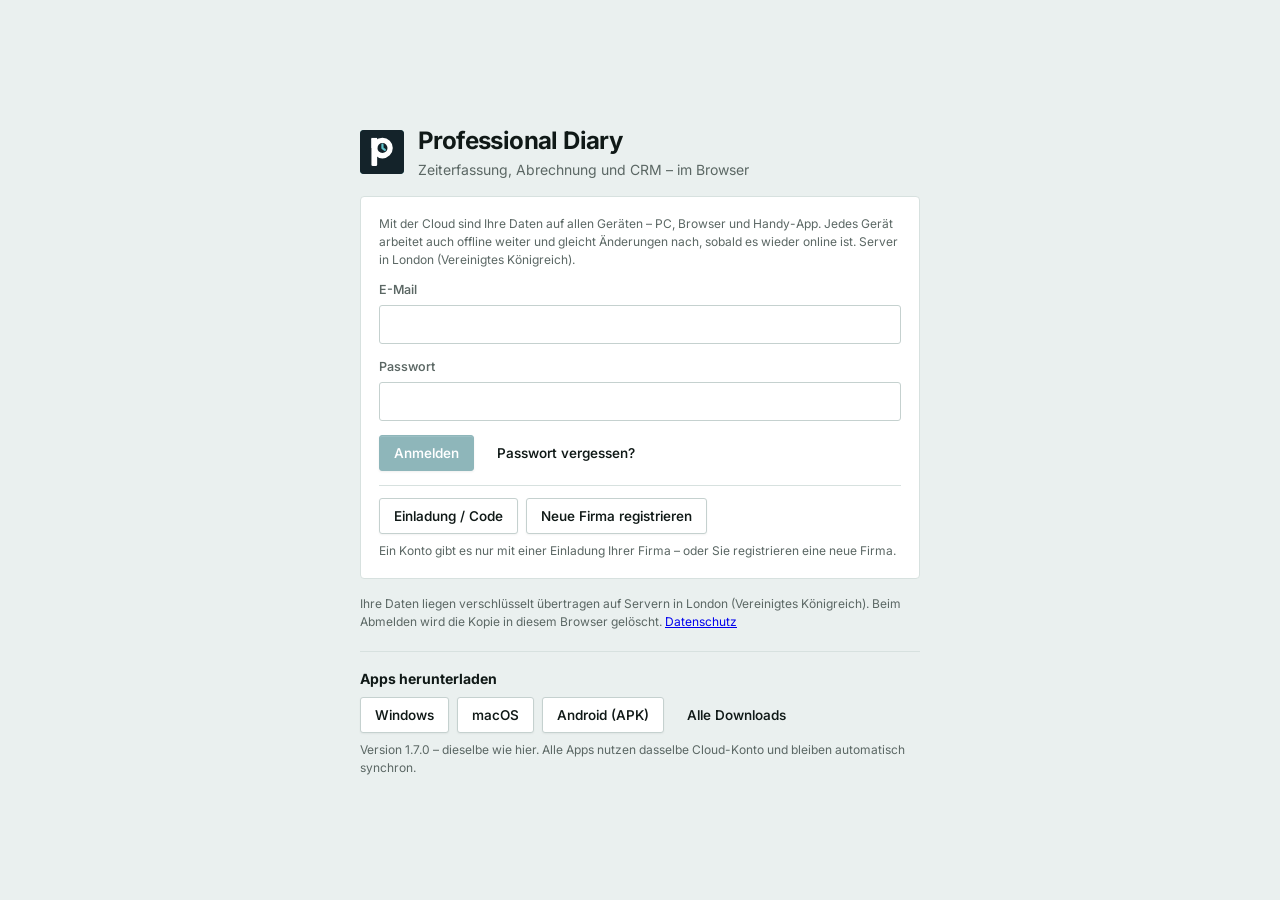
==== index.html @ e96565a4 "Web build 263d1e1" ====
<!doctype html>
<html lang="de">
  <head>
    <meta charset="UTF-8" />
    <meta name="viewport" content="width=device-width, initial-scale=1.0, viewport-fit=cover" />
    <title>Professional Diary</title>
    <link rel="manifest" href="/manifest.webmanifest" />
    <link rel="icon" href="/favicon.svg" type="image/svg+xml" />
    <link rel="icon" href="/favicon-32.png" sizes="32x32" type="image/png" />
    <link rel="apple-touch-icon" href="/apple-touch-icon.png" />
    <meta name="theme-color" content="#1F6F78" />
    <script type="module" crossorigin src="/assets/index-C774ZIga.js"></script>
    <link rel="stylesheet" crossorigin href="/assets/index-BOEH5qOr.css">
  </head>
  <body>
    <div id="root"></div>
  </body>
</html>
---- assets/index-BOEH5qOr.css ----
@font-face{font-family:IBM Plex Sans;font-style:normal;font-display:swap;font-weight:400;src:url(/assets/ibm-plex-sans-cyrillic-ext-400-normal-g30qAdWV.woff2) format("woff2"),url(/assets/ibm-plex-sans-cyrillic-ext-400-normal-Dsrv2Tcn.woff) format("woff");unicode-range:U+0460-052F,U+1C80-1C8A,U+20B4,U+2DE0-2DFF,U+A640-A69F,U+FE2E-FE2F}@font-face{font-family:IBM Plex Sans;font-style:normal;font-display:swap;font-weight:400;src:url(/assets/ibm-plex-sans-cyrillic-400-normal-DZqxrq2p.woff2) format("woff2"),url(/assets/ibm-plex-sans-cyrillic-400-normal-BTotfTJu.woff) format("woff");unicode-range:U+0301,U+0400-045F,U+0490-0491,U+04B0-04B1,U+2116}@font-face{font-family:IBM Plex Sans;font-style:normal;font-display:swap;font-weight:400;src:url(/assets/ibm-plex-sans-greek-400-normal-_efipK4i.woff2) format("woff2"),url(/assets/ibm-plex-sans-greek-400-normal-D9ESIMu3.woff) format("woff");unicode-range:U+0370-0377,U+037A-037F,U+0384-038A,U+038C,U+038E-03A1,U+03A3-03FF}@font-face{font-family:IBM Plex Sans;font-style:normal;font-display:swap;font-weight:400;src:url(/assets/ibm-plex-sans-vietnamese-400-normal-DG4YqDda.woff2) format("woff2"),url(/assets/ibm-plex-sans-vietnamese-400-normal-fK1oJ5dG.woff) format("woff");unicode-range:U+0102-0103,U+0110-0111,U+0128-0129,U+0168-0169,U+01A0-01A1,U+01AF-01B0,U+0300-0301,U+0303-0304,U+0308-0309,U+0323,U+0329,U+1EA0-1EF9,U+20AB}@font-face{font-family:IBM Plex Sans;font-style:normal;font-display:swap;font-weight:400;src:url(/assets/ibm-plex-sans-latin-ext-400-normal-C5H60-Va.woff2) format("woff2"),url(/assets/ibm-plex-sans-latin-ext-400-normal-RBey6euL.woff) format("woff");unicode-range:U+0100-02BA,U+02BD-02C5,U+02C7-02CC,U+02CE-02D7,U+02DD-02FF,U+0304,U+0308,U+0329,U+1D00-1DBF,U+1E00-1E9F,U+1EF2-1EFF,U+2020,U+20A0-20AB,U+20AD-20C0,U+2113,U+2C60-2C7F,U+A720-A7FF}@font-face{font-family:IBM Plex Sans;font-style:normal;font-display:swap;font-weight:400;src:url(/assets/ibm-plex-sans-latin-400-normal-CDDApCn2.woff2) format("woff2"),url(/assets/ibm-plex-sans-latin-400-normal-CYLoc0-x.woff) format("woff");unicode-range:U+0000-00FF,U+0131,U+0152-0153,U+02BB-02BC,U+02C6,U+02DA,U+02DC,U+0304,U+0308,U+0329,U+2000-206F,U+20AC,U+2122,U+2191,U+2193,U+2212,U+2215,U+FEFF,U+FFFD}@font-face{font-family:IBM Plex Sans;font-style:normal;font-display:swap;font-weight:500;src:url(/assets/ibm-plex-sans-cyrillic-ext-500-normal-Cs5J6C77.woff2) format("woff2"),url(/assets/ibm-plex-sans-cyrillic-ext-500-normal-DB5PtV2g.woff) format("woff");unicode-range:U+0460-052F,U+1C80-1C8A,U+20B4,U+2DE0-2DFF,U+A640-A69F,U+FE2E-FE2F}@font-face{font-family:IBM Plex Sans;font-style:normal;font-display:swap;font-weight:500;src:url(/assets/ibm-plex-sans-cyrillic-500-normal-CocWQlwt.woff2) format("woff2"),url(/assets/ibm-plex-sans-cyrillic-500-normal-ByOcLdNv.woff) format("woff");unicode-range:U+0301,U+0400-045F,U+0490-0491,U+04B0-04B1,U+2116}@font-face{font-family:IBM Plex Sans;font-style:normal;font-display:swap;font-weight:500;src:url(/assets/ibm-plex-sans-greek-500-normal-JMMifIXV.woff2) format("woff2"),url(/assets/ibm-plex-sans-greek-500-normal-CuWXN6rf.woff) format("woff");unicode-range:U+0370-0377,U+037A-037F,U+0384-038A,U+038C,U+038E-03A1,U+03A3-03FF}@font-face{font-family:IBM Plex Sans;font-style:normal;font-display:swap;font-weight:500;src:url(/assets/ibm-plex-sans-vietnamese-500-normal-e4dixQRQ.woff2) format("woff2"),url(/assets/ibm-plex-sans-vietnamese-500-normal-BEb3_waV.woff) format("woff");unicode-range:U+0102-0103,U+0110-0111,U+0128-0129,U+0168-0169,U+01A0-01A1,U+01AF-01B0,U+0300-0301,U+0303-0304,U+0308-0309,U+0323,U+0329,U+1EA0-1EF9,U+20AB}@font-face{font-family:IBM Plex Sans;font-style:normal;font-display:swap;font-weight:500;src:url(/assets/ibm-plex-sans-latin-ext-500-normal-DakdToA3.woff2) format("woff2"),url(/assets/ibm-plex-sans-latin-ext-500-normal-D0aIdm-b.woff) format("woff");unicode-range:U+0100-02BA,U+02BD-02C5,U+02C7-02CC,U+02CE-02D7,U+02DD-02FF,U+0304,U+0308,U+0329,U+1D00-1DBF,U+1E00-1E9F,U+1EF2-1EFF,U+2020,U+20A0-20AB,U+20AD-20C0,U+2113,U+2C60-2C7F,U+A720-A7FF}@font-face{font-family:IBM Plex Sans;font-style:normal;font-display:swap;font-weight:500;src:url(/assets/ibm-plex-sans-latin-500-normal-6ng42L7E.woff2) format("woff2"),url(/assets/ibm-plex-sans-latin-500-normal-BgVn5rGT.woff) format("woff");unicode-range:U+0000-00FF,U+0131,U+0152-0153,U+02BB-02BC,U+02C6,U+02DA,U+02DC,U+0304,U+0308,U+0329,U+2000-206F,U+20AC,U+2122,U+2191,U+2193,U+2212,U+2215,U+FEFF,U+FFFD}@font-face{font-family:IBM Plex Sans;font-style:normal;font-display:swap;font-weight:600;src:url(/assets/ibm-plex-sans-cyrillic-ext-600-normal-DUMzJB7m.woff2) format("woff2"),url(/assets/ibm-plex-sans-cyrillic-ext-600-normal-Bz0x94Yp.woff) format("woff");unicode-range:U+0460-052F,U+1C80-1C8A,U+20B4,U+2DE0-2DFF,U+A640-A69F,U+FE2E-FE2F}@font-face{font-family:IBM Plex Sans;font-style:normal;font-display:swap;font-weight:600;src:url(/assets/ibm-plex-sans-cyrillic-600-normal-71GNu3SW.woff2) format("woff2"),url(/assets/ibm-plex-sans-cyrillic-600-normal-BGq0mW3O.woff) format("woff");unicode-range:U+0301,U+0400-045F,U+0490-0491,U+04B0-04B1,U+2116}@font-face{font-family:IBM Plex Sans;font-style:normal;font-display:swap;font-weight:600;src:url(/assets/ibm-plex-sans-greek-600-normal-DzTrcv_p.woff2) format("woff2"),url(/assets/ibm-plex-sans-greek-600-normal-D-CqTdkO.woff) format("woff");unicode-range:U+0370-0377,U+037A-037F,U+0384-038A,U+038C,U+038E-03A1,U+03A3-03FF}@font-face{font-family:IBM Plex Sans;font-style:normal;font-display:swap;font-weight:600;src:url(/assets/ibm-plex-sans-vietnamese-600-normal-DpPYBSTl.woff2) format("woff2"),url(/assets/ibm-plex-sans-vietnamese-600-normal-DgdngZtN.woff) format("woff");unicode-range:U+0102-0103,U+0110-0111,U+0128-0129,U+0168-0169,U+01A0-01A1,U+01AF-01B0,U+0300-0301,U+0303-0304,U+0308-0309,U+0323,U+0329,U+1EA0-1EF9,U+20AB}@font-face{font-family:IBM Plex Sans;font-style:normal;font-display:swap;font-weight:600;src:url(/assets/ibm-plex-sans-latin-ext-600-normal-DOrvGEcy.woff2) format("woff2"),url(/assets/ibm-plex-sans-latin-ext-600-normal-DIrixKbi.woff) format("woff");unicode-range:U+0100-02BA,U+02BD-02C5,U+02C7-02CC,U+02CE-02D7,U+02DD-02FF,U+0304,U+0308,U+0329,U+1D00-1DBF,U+1E00-1E9F,U+1EF2-1EFF,U+2020,U+20A0-20AB,U+20AD-20C0,U+2113,U+2C60-2C7F,U+A720-A7FF}@font-face{font-family:IBM Plex Sans;font-style:normal;font-display:swap;font-weight:600;src:url(/assets/ibm-plex-sans-latin-600-normal-CuJfVYMP.woff2) format("woff2"),url(/assets/ibm-plex-sans-latin-600-normal-Cu4Hd6ag.woff) format("woff");unicode-range:U+0000-00FF,U+0131,U+0152-0153,U+02BB-02BC,U+02C6,U+02DA,U+02DC,U+0304,U+0308,U+0329,U+2000-206F,U+20AC,U+2122,U+2191,U+2193,U+2212,U+2215,U+FEFF,U+FFFD}@font-face{font-family:IBM Plex Mono;font-style:normal;font-display:swap;font-weight:400;src:url(/assets/ibm-plex-mono-cyrillic-ext-400-normal-xuaO2J-f.woff2) format("woff2"),url(/assets/ibm-plex-mono-cyrillic-ext-400-normal-DMdlQ8Kv.woff) format("woff");unicode-range:U+0460-052F,U+1C80-1C8A,U+20B4,U+2DE0-2DFF,U+A640-A69F,U+FE2E-FE2F}@font-face{font-family:IBM Plex Mono;font-style:normal;font-display:swap;font-weight:400;src:url(/assets/ibm-plex-mono-cyrillic-400-normal-BSMlKf0J.woff2) format("woff2"),url(/assets/ibm-plex-mono-cyrillic-400-normal-CEL4l2ZJ.woff) format("woff");unicode-range:U+0301,U+0400-045F,U+0490-0491,U+04B0-04B1,U+2116}@font-face{font-family:IBM Plex Mono;font-style:normal;font-display:swap;font-weight:400;src:url(/assets/ibm-plex-mono-vietnamese-400-normal-BulugwFq.woff2) format("woff2"),url(/assets/ibm-plex-mono-vietnamese-400-normal-DDuiU_S-.woff) format("woff");unicode-range:U+0102-0103,U+0110-0111,U+0128-0129,U+0168-0169,U+01A0-01A1,U+01AF-01B0,U+0300-0301,U+0303-0304,U+0308-0309,U+0323,U+0329,U+1EA0-1EF9,U+20AB}@font-face{font-family:IBM Plex Mono;font-style:normal;font-display:swap;font-weight:400;src:url(/assets/ibm-plex-mono-latin-ext-400-normal-BmRBH3aV.woff2) format("woff2"),url(/assets/ibm-plex-mono-latin-ext-400-normal-D3D2R8hC.woff) format("woff");unicode-range:U+0100-02BA,U+02BD-02C5,U+02C7-02CC,U+02CE-02D7,U+02DD-02FF,U+0304,U+0308,U+0329,U+1D00-1DBF,U+1E00-1E9F,U+1EF2-1EFF,U+2020,U+20A0-20AB,U+20AD-20C0,U+2113,U+2C60-2C7F,U+A720-A7FF}@font-face{font-family:IBM Plex Mono;font-style:normal;font-display:swap;font-weight:400;src:url(/assets/ibm-plex-mono-latin-400-normal-DMJ8VG8y.woff2) format("woff2"),url(/assets/ibm-plex-mono-latin-400-normal-CvHOgSBP.woff) format("woff");unicode-range:U+0000-00FF,U+0131,U+0152-0153,U+02BB-02BC,U+02C6,U+02DA,U+02DC,U+0304,U+0308,U+0329,U+2000-206F,U+20AC,U+2122,U+2191,U+2193,U+2212,U+2215,U+FEFF,U+FFFD}@font-face{font-family:Inter Variable;font-style:normal;font-display:swap;font-weight:100 900;src:url(/assets/inter-cyrillic-ext-wght-normal-B2xhLi22.woff2) format("woff2-variations");unicode-range:U+0460-052F,U+1C80-1C8A,U+20B4,U+2DE0-2DFF,U+A640-A69F,U+FE2E-FE2F}@font-face{font-family:Inter Variable;font-style:normal;font-display:swap;font-weight:100 900;src:url(/assets/inter-cyrillic-wght-normal-CMZtQduZ.woff2) format("woff2-variations");unicode-range:U+0301,U+0400-045F,U+0490-0491,U+04B0-04B1,U+2116}@font-face{font-family:Inter Variable;font-style:normal;font-display:swap;font-weight:100 900;src:url(/assets/inter-greek-ext-wght-normal-CGAr0uHJ.woff2) format("woff2-variations");unicode-range:U+1F00-1FFF}@font-face{font-family:Inter Variable;font-style:normal;font-display:swap;font-weight:100 900;src:url(/assets/inter-greek-wght-normal-CaVNZxsx.woff2) format("woff2-variations");unicode-range:U+0370-0377,U+037A-037F,U+0384-038A,U+038C,U+038E-03A1,U+03A3-03FF}@font-face{font-family:Inter Variable;font-style:normal;font-display:swap;font-weight:100 900;src:url(/assets/inter-vietnamese-wght-normal-CBcvBZtf.woff2) format("woff2-variations");unicode-range:U+0102-0103,U+0110-0111,U+0128-0129,U+0168-0169,U+01A0-01A1,U+01AF-01B0,U+0300-0301,U+0303-0304,U+0308-0309,U+0323,U+0329,U+1EA0-1EF9,U+20AB}@font-face{font-family:Inter Variable;font-style:normal;font-display:swap;font-weight:100 900;src:url(/assets/inter-latin-ext-wght-normal-CFHvXkgd.woff2) format("woff2-variations");unicode-range:U+0100-02BA,U+02BD-02C5,U+02C7-02CC,U+02CE-02D7,U+02DD-02FF,U+0304,U+0308,U+0329,U+1D00-1DBF,U+1E00-1E9F,U+1EF2-1EFF,U+2020,U+20A0-20AB,U+20AD-20C0,U+2113,U+2C60-2C7F,U+A720-A7FF}@font-face{font-family:Inter Variable;font-style:normal;font-display:swap;font-weight:100 900;src:url(/assets/inter-latin-wght-normal-C2S99t-D.woff2) format("woff2-variations");unicode-range:U+0000-00FF,U+0131,U+0152-0153,U+02BB-02BC,U+02C6,U+02DA,U+02DC,U+0304,U+0308,U+0329,U+2000-206F,U+20AC,U+2122,U+2191,U+2193,U+2212,U+2215,U+FEFF,U+FFFD}:root{--bg: #F4F6F5;--surface: #FFFFFF;--surface-2: #F0F3F2;--ink: #101917;--ink-2: #5B6764;--line: #E2E7E5;--line-strong: #CFD7D4;--accent: #1F6F78;--accent-ink: #FFFFFF;--accent-soft: #E2EFF0;--good: #23784A;--good-soft: #E0F1E7;--warn: #8F5F10;--warn-soft: #FAEED8;--bad: #B23B33;--bad-soft: #FBE4E1;--side-bg: #0F1D1C;--side-ink: #C3D1CE;--side-ink-2: #81938F;--side-hover: rgba(255,255,255,.06);--side-active: rgba(255,255,255,.11);--side-line: rgba(255,255,255,.08);--shadow-1: 0 1px 2px rgba(16,25,23,.04), 0 1px 3px rgba(16,25,23,.06);--shadow-2: 0 12px 32px rgba(16,25,23,.14), 0 2px 8px rgba(16,25,23,.08);--f-display: "Inter Variable", "Inter", "Segoe UI", system-ui, sans-serif;--f-body: "Inter Variable", "Inter", "Segoe UI", system-ui, sans-serif;--f-mono: "IBM Plex Mono", ui-monospace, "Cascadia Mono", Consolas, monospace;--r-lg: 4px;--r: 4px;--r-ctl: 3px;--r-sm: 2px;--r-pill: 2px;--r-pic: 3px;color-scheme:light}@media(prefers-color-scheme:dark){:root:not([data-theme=light]){--bg: #0D1312;--surface: #151D1C;--surface-2: #1B2523;--ink: #E8EFED;--ink-2: #9AA9A5;--line: #26312F;--line-strong: #35423F;--accent: #55B4BC;--accent-ink: #0B1819;--accent-soft: #1A3436;--good: #64C08A;--good-soft: #17352A;--warn: #E2AA50;--warn-soft: #3A2E17;--bad: #E57A6E;--bad-soft: #3D221F;--side-bg: #0A100F;--shadow-1: 0 1px 2px rgba(0,0,0,.3);--shadow-2: 0 12px 32px rgba(0,0,0,.5);color-scheme:dark}}:root[data-theme=dark]{--bg: #0D1312;--surface: #151D1C;--surface-2: #1B2523;--ink: #E8EFED;--ink-2: #9AA9A5;--line: #26312F;--line-strong: #35423F;--accent: #55B4BC;--accent-ink: #0B1819;--accent-soft: #1A3436;--good: #64C08A;--good-soft: #17352A;--warn: #E2AA50;--warn-soft: #3A2E17;--bad: #E57A6E;--bad-soft: #3D221F;--side-bg: #0A100F;--shadow-1: 0 1px 2px rgba(0,0,0,.3);--shadow-2: 0 12px 32px rgba(0,0,0,.5);color-scheme:dark}*{box-sizing:border-box}html,body,#root{height:100%;margin:0}body{background:var(--bg);color:var(--ink);font-family:var(--f-body);font-size:14px;line-height:1.5;-webkit-font-smoothing:antialiased;font-feature-settings:"cv11","ss03"}h1,h2,h3{font-family:var(--f-display);font-weight:650;margin:0;letter-spacing:-.015em}h1{font-size:26px;letter-spacing:-.025em;font-weight:700}h2{font-size:16px}h3{font-size:14px}button,input,select,textarea{font:inherit;color:inherit}:focus-visible{outline:2px solid var(--accent);outline-offset:2px}.num{font-variant-numeric:tabular-nums;font-feature-settings:"tnum","cv11","ss03";letter-spacing:-.005em}.muted{color:var(--ink-2)}[hidden]{display:none!important}.shell{display:grid;grid-template-columns:236px minmax(0,1fr);height:100%}.side{background:var(--side-bg);color:var(--side-ink);border-right:1px solid var(--side-line);padding:20px 14px 14px;display:flex;flex-direction:column;gap:2px;overflow-y:auto}.brand{display:flex;align-items:center;gap:11px;padding:2px 8px 22px}.brand b{font-family:var(--f-display);font-size:15px;font-weight:650;color:var(--side-strong, #fff);letter-spacing:-.01em}.brand small{display:block;color:var(--side-ink-2);font-size:11.5px;margin-top:1px}.mark{width:32px;height:32px;border-radius:var(--r-ctl);background:var(--accent);display:grid;place-items:center;color:var(--accent-ink);font-family:var(--f-display);font-weight:600;flex:none;overflow:hidden;box-shadow:inset 0 0 0 1px #ffffff14}.mark svg{display:block}.nav{border:0;background:none;text-align:left;padding:9px 11px;border-radius:var(--r-ctl);cursor:pointer;display:flex;gap:11px;align-items:center;color:var(--side-ink);font-weight:500;font-size:13.5px;transition:background .12s,color .12s;position:relative}.nav svg{width:18px;height:18px;flex:none;opacity:.9;color:var(--ac, currentColor)}.nav:hover{background:var(--side-hover);color:var(--side-strong, #fff)}.nav[aria-current=page]{background:var(--side-active);color:var(--side-active-ink, #fff);font-weight:600}.nav[aria-current=page] svg{opacity:1;color:var(--ac, var(--side-mark, #fff))}.nav[aria-current=page]:before{content:"";position:absolute;left:-14px;top:8px;bottom:8px;width:3px;border-radius:0 3px 3px 0;background:var(--side-mark, #fff)}.side .grow{flex:1}.side .foot{font-size:12px;color:var(--side-ink-2);padding:12px 10px 4px;border-top:1px solid var(--side-line);display:flex;flex-direction:column;gap:8px}.side .foot .btn.ghost{color:var(--side-ink)}.side .foot .btn:not(.ghost){background:var(--side-hover);border-color:var(--side-line);color:var(--side-strong, #fff);box-shadow:none}main{padding:28px 36px 48px;overflow-y:auto;min-width:0;display:flex;flex-direction:column;gap:20px}main>*{flex-shrink:0}.head{display:flex;flex-wrap:wrap;gap:12px;align-items:flex-end;justify-content:space-between;padding-bottom:4px}.sub{color:var(--ink-2);margin-top:4px;font-size:13.5px}.actions{display:flex;flex-wrap:wrap;gap:8px;align-items:center}.btn{border:1px solid var(--line-strong);background:var(--surface);min-height:36px;padding:0 14px;border-radius:var(--r-ctl);cursor:pointer;display:inline-flex;align-items:center;gap:7px;font-weight:550;font-size:13.5px;white-space:nowrap;box-shadow:0 1px 2px #1019170d;transition:background .12s,border-color .12s,filter .12s}.btn:hover{background:var(--surface-2);border-color:var(--line-strong)}.btn.primary{background:var(--accent);border-color:var(--accent);color:var(--accent-ink);box-shadow:0 1px 2px #1019171f,inset 0 1px #ffffff1f}.btn.primary:hover{filter:brightness(1.08);background:var(--accent)}.btn.danger{color:var(--bad)}.btn.ghost{border-color:transparent;background:none;box-shadow:none}.btn.ghost:hover{background:var(--surface-2)}.btn svg{width:16px;height:16px;flex:none}.btn[disabled]{opacity:.5;cursor:not-allowed;filter:none}.panel{border:1px solid var(--line);border-radius:var(--r);background:var(--surface);box-shadow:var(--shadow-1)}.panel.tablewrap{overflow:auto}.panel>.ph{display:flex;justify-content:space-between;align-items:center;gap:10px;padding:14px 18px;border-bottom:1px solid var(--line);flex-wrap:wrap}.panel>.pb{padding:18px}.tabs{display:flex;gap:2px;border-bottom:1px solid var(--line);overflow-x:auto}.tabs button{border:0;background:none;padding:10px 14px;cursor:pointer;color:var(--ink-2);border-bottom:2px solid transparent;white-space:nowrap;font-weight:500;margin-bottom:-1px;transition:color .12s}.tabs button:hover{color:var(--ink)}.tabs button[aria-selected=true]{color:var(--ink);border-bottom-color:var(--accent);font-weight:600}.form{display:grid;grid-template-columns:repeat(2,minmax(0,1fr));gap:14px 16px;max-width:780px}.form .full{grid-column:1 / -1}.field{display:flex;flex-direction:column;gap:5px;min-width:0}.field label{font-size:12.5px;color:var(--ink-2);font-weight:550}.field input,.field select{border:1px solid var(--line-strong);background:var(--surface);border-radius:var(--r-ctl);padding:8px 11px;min-height:38px;min-width:0;transition:border-color .12s,box-shadow .12s}.field input[aria-invalid=true]{border-color:var(--bad)}input:focus,select:focus,textarea:focus{outline:none;border-color:var(--accent)!important;box-shadow:0 0 0 3px var(--accent-soft)}.hint{font-size:12px;color:var(--ink-2)}.hint.bad{color:var(--bad)}.hint.good{color:var(--good)}.check{display:flex;gap:8px;align-items:center}input[type=checkbox],input[type=radio]{accent-color:var(--accent)}table{width:100%;border-collapse:collapse}th{font-size:11px;text-transform:uppercase;letter-spacing:.06em;color:var(--ink-2);text-align:left;font-weight:600;padding:10px 12px;border-bottom:1px solid var(--line);background:var(--surface-2)}td{padding:10px 12px;border-bottom:1px solid var(--line)}tr:last-child td{border-bottom:0}td.r,th.r{text-align:right}.banner{display:flex;flex-wrap:wrap;gap:12px;align-items:center;justify-content:space-between;padding:12px 16px;border-radius:var(--r);background:var(--accent-soft);border:1px solid color-mix(in srgb,var(--accent) 18%,transparent)}.banner.warn{background:var(--warn-soft);border-color:color-mix(in srgb,var(--warn) 22%,transparent)}.empty{padding:48px 20px;text-align:center;color:var(--ink-2);display:flex;flex-direction:column;gap:8px;align-items:center}.toast{position:fixed;left:50%;transform:translate(-50%);bottom:24px;background:var(--ink);color:var(--bg);padding:11px 18px;border-radius:var(--r);z-index:60;font-weight:500;box-shadow:var(--shadow-2);display:flex;gap:12px;align-items:center}.overlay{position:fixed;top:0;right:0;bottom:0;left:0;background:#080e0d80;-webkit-backdrop-filter:blur(2px);backdrop-filter:blur(2px);display:grid;place-items:center;z-index:50;padding:16px}.dialog{background:var(--surface);border-radius:var(--r-lg);padding:24px;width:min(460px,100%);display:flex;flex-direction:column;gap:16px;box-shadow:var(--shadow-2);border:1px solid var(--line)}.lock{height:100%;display:grid;place-items:center;background:var(--bg);padding:16px}.lock .card{width:min(380px,100%);background:var(--surface);border:1px solid var(--line);border-radius:var(--r-lg);padding:30px;display:flex;flex-direction:column;gap:14px;box-shadow:var(--shadow-2)}.loading{height:100%;display:grid;place-items:center;color:var(--ink-2)}.pill{display:inline-flex;align-items:center;gap:4px;font-size:12px;font-weight:550;padding:2px 9px;border-radius:var(--r-pill);background:var(--surface-2);color:var(--ink-2);border:1px solid var(--line)}.field textarea{border:1px solid var(--line);background:var(--surface);border-radius:var(--r-ctl);padding:7px 9px;resize:vertical;min-height:60px}.form .sec{font-size:12px;text-transform:uppercase;letter-spacing:.06em;color:var(--ink-2);margin-top:8px;padding-top:12px;border-top:1px solid var(--line)}.form .sec:first-child{margin-top:0;padding-top:0;border-top:0}.toolbar{display:flex;flex-wrap:wrap;gap:10px 16px;align-items:center}.search{position:relative;flex:1 1 260px;max-width:420px}.search svg{position:absolute;left:10px;top:50%;width:16px;height:16px;transform:translateY(-50%);color:var(--ink-2);pointer-events:none}.search input{width:100%;border:1px solid var(--line);background:var(--surface);border-radius:var(--r-ctl);padding:8px 10px 8px 32px}.toolbar select{border:1px solid var(--line);background:var(--surface);border-radius:var(--r-ctl);padding:7px 9px;max-width:260px}.dialog.wide{width:min(720px,100%);max-height:calc(100vh - 32px);overflow-y:auto}.btn.danger-fill{background:var(--bad);border-color:var(--bad);color:#fff}.tablewrap{overflow-x:auto}tr.click{cursor:pointer}tr.click:hover td{background:var(--surface-2)}tr.click:focus-visible{outline:2px solid var(--accent);outline-offset:-2px}tr.dim td{color:var(--ink-2)}td .sub2{display:block;font-size:12px;color:var(--ink-2)}.pill.good{background:var(--good-soft);color:var(--good)}.pill.warn{background:var(--warn-soft);color:var(--warn)}.pill.bad{background:var(--bad-soft);color:var(--bad)}.pill.accent{background:var(--accent-soft);color:var(--accent)}.dot{display:inline-block;width:10px;height:10px;border-radius:var(--r-sm);margin-right:8px;vertical-align:-1px}.swatches{display:flex;gap:6px;flex-wrap:wrap;padding:4px 0}.swatches button{width:26px;height:26px;border-radius:var(--r-ctl);border:2px solid transparent;cursor:pointer}.swatches button[aria-pressed=true]{border-color:var(--ink);box-shadow:inset 0 0 0 2px var(--surface)}.timeline{list-style:none;margin:0;padding:0}.timeline li{display:grid;grid-template-columns:24px minmax(0,1fr) auto;gap:10px;padding:10px 14px;border-bottom:1px solid var(--line);align-items:start}.timeline li:last-child{border-bottom:0}.timeline .meta{font-size:12px;color:var(--ink-2)}.timeline .done .subj{text-decoration:line-through;color:var(--ink-2)}.timeline .subj{font-weight:500;cursor:pointer;background:none;border:0;padding:0;text-align:left}.quick{display:grid;grid-template-columns:140px 130px minmax(0,1fr) 150px auto;gap:8px;align-items:end;padding:12px 14px;border-bottom:1px solid var(--line)}.quick input,.quick select{border:1px solid var(--line);background:var(--surface);border-radius:var(--r-ctl);padding:7px 9px;min-width:0;width:100%}.stats{display:grid;grid-template-columns:repeat(auto-fit,minmax(180px,1fr));gap:16px}.stats b{font-family:var(--f-display);font-size:22px;font-weight:600;display:block}.snippet{font-family:var(--f-mono);font-size:12px;background:var(--surface-2);border-radius:var(--r-ctl);padding:10px;word-break:break-all;-webkit-user-select:all;user-select:all}.issues{max-height:180px;overflow-y:auto;font-size:12px;margin:0;padding-left:18px;color:var(--ink-2)}@media(max-width:760px){.quick{grid-template-columns:1fr 1fr}.quick .grow2{grid-column:1 / -1}.hide-sm{display:none}}@media(max-width:760px){.shell{grid-template-columns:minmax(0,1fr)}.side{display:none}main{padding:16px}.form{grid-template-columns:minmax(0,1fr)}}.qe{display:grid;grid-template-columns:150px 82px 82px 76px minmax(200px,1.2fr) minmax(160px,2fr) auto;gap:8px;align-items:end;padding:14px}.qe.with-place{grid-template-columns:150px 78px 78px 70px minmax(180px,1.2fr) minmax(140px,2fr) 70px 60px auto}.qe input,.entries input,.picker input{border:1px solid var(--line);background:var(--surface);border-radius:var(--r-ctl);padding:7px 9px;min-width:0;width:100%}.qe input:disabled{background:var(--surface-2)}.qe input[aria-invalid=true],.entries input[aria-invalid=true],.picker input[aria-invalid=true]{border-color:var(--bad)}.qe-foot{display:flex;flex-wrap:wrap;gap:10px;align-items:center;justify-content:space-between;padding:0 14px 12px;min-height:36px}.picker{position:relative}.picker input{padding-left:26px}.picker-dot{position:absolute;left:10px;top:50%;transform:translateY(-50%);margin:0}.picker:not(:has(.picker-dot)) input{padding-left:9px}.picker-list{position:absolute;z-index:40;left:0;right:0;top:calc(100% + 4px);min-width:320px;max-height:300px;overflow-y:auto;margin:0;padding:4px;list-style:none;background:var(--surface);border:1px solid var(--line);border-radius:var(--r);box-shadow:0 10px 30px #00000024}.picker-list li{padding:7px 9px;border-radius:var(--r-sm);cursor:pointer;white-space:nowrap;overflow:hidden;text-overflow:ellipsis;font-size:13px}.picker-list li.hi{background:var(--accent-soft)}.picker-list .picker-empty{cursor:default}.timer{display:flex;flex-wrap:wrap;gap:10px;align-items:center;background:var(--accent-soft);border-radius:var(--r-ctl);padding:4px 4px 4px 12px}.pulse{width:9px;height:9px;border-radius:50%;background:var(--bad);animation:pulse 1.4s ease-in-out infinite}@keyframes pulse{50%{opacity:.25}}@media(prefers-reduced-motion:reduce){.pulse{animation:none}}.toast{display:flex;align-items:center;gap:14px}.toast-action{background:none;border:0;color:var(--accent-soft);font-weight:600;cursor:pointer;text-decoration:underline;padding:0}.entries td{vertical-align:middle}.entries .desc{width:40%}.entries tr.locked td{color:var(--ink-2);cursor:default}.entries tr.editing td{background:var(--accent-soft);padding:6px 4px}.entries tr.editing-msg td{background:var(--accent-soft);padding-top:0}.entries .icons{white-space:nowrap}.entries .sel{width:28px;padding-right:0}.entries .sel input,.dayhead-in>input[type=checkbox]{width:16px;height:16px;margin:0;accent-color:var(--accent);cursor:pointer}.selbar{position:sticky;top:0;z-index:3;display:flex;flex-wrap:wrap;gap:10px;align-items:center;padding:10px 14px;margin-bottom:10px;border-radius:var(--r);background:var(--accent-soft)}.selbar .grow{flex:1}.selbar input[type=date]{width:auto}.entries .icons>*{margin-right:4px}.ico.warn{color:var(--warn)}.dayhead td{background:var(--surface-2);padding:6px 10px}.dayhead-in{display:flex;align-items:center;gap:12px}.dayhead-in .grow{flex:1}.btn.sm{padding:3px 8px;font-size:13px}.sm-date{width:auto!important;margin-right:6px}.nowrap{white-space:nowrap}.seg{display:inline-flex;border:1px solid var(--line);border-radius:var(--r-ctl);overflow:hidden;background:var(--surface)}.seg button{border:0;background:none;padding:7px 12px;cursor:pointer;color:var(--ink-2);border-right:1px solid var(--line);white-space:nowrap}.seg button:last-child{border-right:0}.seg button[aria-pressed=true]{background:var(--accent-soft);color:var(--ink);font-weight:500}.week td.weekend,.week th:nth-child(7),.week th:nth-child(8){background:var(--surface-2)}.week tfoot td{border-top:1px solid var(--line);border-bottom:0}.week .neg{color:var(--warn)}.week .pos{color:var(--good)}.progress-wrap{display:flex;align-items:center;gap:10px;font-size:13px;color:var(--ink-2)}.progress{width:160px;height:8px;border-radius:var(--r-pill);background:var(--surface-2);overflow:hidden}.progress span{display:block;height:100%;background:var(--accent);border-radius:var(--r-pill)}.budget{display:flex;align-items:center;gap:8px;font-size:12px;color:var(--ink-2)}.budget .bar{flex:1;height:7px;border-radius:var(--r-pill);background:var(--surface-2);overflow:hidden;min-width:60px}.budget .bar span{display:block;height:100%;border-radius:var(--r-pill);background:var(--good)}.budget .bar.warn span{background:var(--warn)}.budget .bar.over span{background:var(--bad)}.btn.stat{display:block;text-align:left;padding:0}@media(max-width:1100px){.qe,.qe.with-place{grid-template-columns:repeat(4,minmax(0,1fr))}.qe .qe-project,.qe .qe-desc{grid-column:span 2}}@media(max-width:760px){.qe,.qe.with-place{grid-template-columns:1fr 1fr}.qe .qe-project,.qe .qe-desc,.qe .qe-save{grid-column:1 / -1}}th .sub2{display:block;font-weight:400;text-transform:none;letter-spacing:0;font-size:11px}.devcode{font-size:30px;letter-spacing:.18em;font-weight:600;padding:10px 14px;background:var(--surface-2);border-radius:var(--r);text-align:center;-webkit-user-select:all;user-select:all}.ruletest{flex:1 1 280px;max-width:460px;border:1px solid var(--line);background:var(--surface);border-radius:var(--r-ctl);padding:7px 9px}tr.hit td{background:var(--accent-soft)}.review td{vertical-align:middle}.head .actions .progress-wrap{margin-right:6px}.runbar{display:flex;flex-direction:column;gap:12px}.runfields{display:grid;grid-template-columns:repeat(5,minmax(0,1fr));gap:10px}.runfields input,.runfields select{border:1px solid var(--line);background:var(--surface);border-radius:var(--r-ctl);padding:7px 9px;min-width:0;width:100%}.proposal.off{opacity:.55}.proposal-title{font-family:var(--f-display);font-size:15px}.proposal tfoot td{border-top:1px solid var(--line);border-bottom:0;padding:6px 10px}.warnings{display:flex;flex-wrap:wrap;gap:6px;border-top:1px solid var(--line)}.runfoot{position:sticky;bottom:-40px;display:flex;gap:12px;align-items:center;justify-content:space-between;padding:12px 14px;background:var(--surface);border:1px solid var(--line);border-radius:var(--r);box-shadow:0 -4px 18px #0000000f}.created{border-color:var(--good)}.designer{display:grid;grid-template-columns:minmax(0,1fr) minmax(360px,1fr);gap:16px;align-items:start}.designer-form{display:flex;flex-direction:column;gap:16px;min-width:0}.designer-preview{position:sticky;top:0;display:flex;flex-direction:column;gap:6px}.designer-preview iframe{width:100%;aspect-ratio:210 / 297;border:1px solid var(--line);border-radius:var(--r-ctl);background:#fff}.designer-save{position:sticky;bottom:-40px;padding:10px 0;background:var(--bg)}.drop{border:1.5px dashed var(--line);border-radius:var(--r);padding:12px;display:flex;align-items:center;gap:14px;justify-content:space-between;min-height:76px;background:var(--surface)}.drop.over,.drop:focus-visible{border-color:var(--accent);background:var(--accent-soft)}.drop img{max-height:60px;max-width:220px;object-fit:contain;background:repeating-conic-gradient(#f2f2f2 0,#f2f2f2 25%,#fff 0,#fff 50%) 0 0 / 12px 12px}.colorpick{width:34px;height:28px;padding:0;border:1px solid var(--line);border-radius:var(--r-ctl);background:none}@media(max-width:1100px){.designer{grid-template-columns:minmax(0,1fr)}.designer-preview{position:static}.runfields{grid-template-columns:repeat(2,minmax(0,1fr))}}.swatches .btn{width:auto;height:auto;border:1px solid var(--line);margin-left:6px}.pdfcanvas{width:100%;border:1px solid var(--line);border-radius:var(--r-ctl);background:#fff;box-shadow:0 2px 10px #0000000f}.picker-role{color:var(--accent);font-weight:600}.rateadd{display:flex;flex-wrap:wrap;gap:8px;align-items:center;border-top:1px solid var(--line)}.rateadd input{border:1px solid var(--line);background:var(--surface);border-radius:var(--r-ctl);padding:6px 8px;width:140px}.qt-overlay{align-items:start;padding-top:6vh}.qt{background:var(--surface);border-radius:var(--r-lg);width:min(560px,100%);max-height:86vh;display:flex;flex-direction:column;gap:10px;padding:18px;box-shadow:0 20px 60px #00000040}.qt-head{display:flex;justify-content:space-between;align-items:center}.qt-search,.qt-desc{border:1px solid var(--line);background:var(--surface);border-radius:var(--r);padding:12px 14px;font-size:16px;width:100%}.qt-desc{padding:9px 14px;font-size:14px}.qt-list{overflow-y:auto;display:flex;flex-direction:column;margin:0 -6px}.qt-sec{font-size:11px;text-transform:uppercase;letter-spacing:.06em;color:var(--ink-2);padding:10px 12px 4px}.qt-row{display:grid;grid-template-columns:14px minmax(0,1fr) auto 28px;gap:10px;align-items:center;text-align:left;border:0;background:none;padding:13px 12px;border-radius:var(--r);cursor:pointer;font-size:15px;min-height:52px}.qt-row:hover,.qt-row:focus-visible{background:var(--accent-soft)}.qt-main{overflow:hidden;text-overflow:ellipsis;white-space:nowrap}.qt-main .qt-role{display:table;margin:3px 0 0}.qt-role{display:inline-block;margin-left:8px;font-size:12px;font-weight:600;color:var(--accent);background:var(--accent-soft);border-radius:var(--r-pill);padding:1px 8px}.qt-go{color:var(--accent);font-size:14px}.qt-running{display:flex;flex-direction:column;align-items:center;gap:10px;padding:18px 6px;text-align:center}.qt-clock{font-size:52px;font-weight:600;letter-spacing:.02em}.qt-stop{font-size:18px;padding:14px 40px;border-radius:var(--r)}@media(max-width:760px){.qt-overlay{padding:0;align-items:stretch}.qt{border-radius:0;max-height:none;height:100%;width:100%}}.stack{display:flex;flex-direction:column;gap:16px}.folderline{display:flex;flex-wrap:wrap;align-items:center;gap:8px;font-size:12px}table.clickable tbody tr{cursor:pointer}table.clickable tbody tr:hover,table.clickable tbody tr:focus-visible{background:var(--surface-2);outline:none}.invhead{display:flex;flex-wrap:wrap;align-items:center;gap:8px 12px;font-size:13px}.linklike{border:0;background:none;padding:0;color:var(--accent);cursor:pointer;text-decoration:underline;font:inherit}dl.kv{display:grid;grid-template-columns:max-content 1fr;gap:4px 16px;margin:0;font-size:14px}dl.kv dt{color:var(--ink-2);font-size:13px}dl.kv dd{margin:0;min-width:0;overflow-wrap:anywhere}table.lines td,table.lines th{padding:6px 8px}table.lines tfoot td{border-bottom:0;padding-top:4px;padding-bottom:4px}.subpanel{border-top:1px solid var(--line);padding-top:12px;display:flex;flex-direction:column;gap:8px}.subpanel h3{margin:0;font-size:14px}.payrow{display:flex;flex-wrap:wrap;gap:10px;align-items:flex-end;margin-top:8px}.payrow .field{flex:1 1 140px;min-width:120px}.payrow>.btn{margin-bottom:1px}.notebox{display:flex;flex-direction:column;gap:6px;align-items:flex-start}.notebox .field{width:100%}ul.files{margin:0;padding-left:18px;font-size:13px}table.editlines input{width:100%;border:1px solid var(--line);border-radius:var(--r-sm);padding:5px 7px;background:var(--surface);font:inherit}table.editlines input.r{text-align:right}table.editlines td{vertical-align:top}.checks{display:flex;flex-wrap:wrap;gap:6px 18px;padding-top:4px}.calc{display:inline-block;padding:8px 10px;background:var(--accent-soft);border-radius:var(--r-ctl);font-size:14px}fieldset.form.plain{border:0;padding:0;margin:0;min-width:0}@media(max-width:760px){dl.kv{grid-template-columns:1fr;gap:0 0}dl.kv dt{margin-top:6px}.payrow .field{flex-basis:100%}}.dialog>*{flex-shrink:0}.kpis{display:grid;grid-template-columns:repeat(auto-fit,minmax(160px,1fr));gap:1px;background:var(--line);border:1px solid var(--line);border-radius:var(--r);overflow:hidden}.kpi{text-align:left;border:0;background:var(--surface);border-radius:0;padding:12px 14px;display:flex;flex-direction:column;gap:3px;cursor:pointer;font:inherit;color:inherit}.kpi:hover{background:var(--surface-2)}.kpi b{font-family:var(--f-display);font-size:21px;font-weight:600}.kpi .kpi-sub{font-size:12px;color:var(--ink-2)}.kpi.bad .kpi-sub{color:var(--bad)}.kpi.warn b{color:var(--warn)}table.report tr.grouprow td{background:var(--surface-2);font-weight:600;font-size:13px;padding-top:6px;padding-bottom:6px}table.report tfoot td{border-top:2px solid var(--line);border-bottom:0}.chart{width:100%;height:auto;display:block}.chart .axis{stroke:var(--line)}.chart .bar.cur{fill:var(--accent)}.chart .bar.prev{fill:none;stroke:var(--ink-2);stroke-dasharray:3 2;opacity:.6}.chart .lbl{font-size:11px;fill:var(--ink-2)}.chartlegend{display:flex;flex-wrap:wrap;gap:6px 22px;font-size:13px;margin-bottom:6px}.chartlegend .sw{display:inline-block;width:12px;height:12px;border-radius:var(--r-sm);margin-right:6px;vertical-align:-1px}.chartlegend .sw.cur{background:var(--accent)}.chartlegend .sw.prev{border:1.5px dashed var(--ink-2)}.toolbar input[type=date]{border:1px solid var(--line);background:var(--surface);border-radius:var(--r-ctl);padding:6px 8px}.mapgrid{display:grid;grid-template-columns:repeat(auto-fill,minmax(200px,1fr));gap:10px 14px}.checkrow{display:flex;align-items:center;gap:8px}.checkrow .dot{width:10px;height:10px;border-radius:50%;flex:none}.checkrow .dot.ok{background:var(--good)}.checkrow .dot.bad{background:var(--bad)}.brand-logo{max-height:34px;max-width:150px;object-fit:contain;display:block}.brand.with-logo{flex-direction:column;align-items:flex-start;gap:6px}.themepreview{border:1px solid var(--line);border-radius:var(--r);overflow:hidden;display:grid;grid-template-columns:150px 1fr;min-height:150px}.themepreview .tp-side{background:var(--side-bg);padding:12px;display:flex;flex-direction:column;gap:6px}.themepreview .tp-nav{padding:6px 8px;border-radius:var(--r-sm);font-size:13px;color:var(--side-ink)}.themepreview .tp-nav.on{background:var(--side-active);color:var(--side-active-ink, #fff);box-shadow:inset 3px 0 0 var(--side-mark)}.themepreview .tp-main{padding:14px;display:flex;flex-direction:column;gap:10px;background:var(--bg)}.themepreview .tp-btn{align-self:flex-start;border-radius:var(--r-ctl);padding:7px 12px;font-weight:500}.themepreview .tp-pill{align-self:flex-start;border-radius:var(--r-pill);padding:2px 10px;font-size:12px}:root[data-theme=dark] .brand-logo{background:#fff;padding:4px 8px;border-radius:var(--r-sm)}@media(prefers-color-scheme:dark){:root:not([data-theme=light]) .brand-logo{background:#fff;padding:4px 8px;border-radius:var(--r-sm)}}.ovchoices{display:grid;grid-template-columns:repeat(2,minmax(0,1fr));gap:8px}.ovchoices .btn{display:flex;flex-direction:column;align-items:flex-start;text-align:left;gap:2px;padding:10px 12px;height:auto;white-space:normal}.ovchoices .btn span{font-size:12px;font-weight:400;opacity:.85}@media(max-width:760px){.ovchoices{grid-template-columns:1fr}}.hexinput{width:110px;font-family:var(--f-mono);text-transform:uppercase;border:1px solid var(--line);background:var(--surface);border-radius:var(--r-ctl);padding:6px 8px}.hexinput[aria-invalid=true]{border-color:var(--bad)}.week-submit{display:flex;flex-wrap:wrap;gap:10px;align-items:center;justify-content:space-between;padding:10px 12px;border-radius:var(--r);background:var(--accent-soft);font-weight:500}.week-submit.wait{background:var(--surface-2);color:var(--ink-2)}.week-submit.done{background:var(--good-soft);color:var(--good)}.week-note{color:var(--warn);font-size:13px;flex:1 1 100%}.appr-list{display:flex;flex-direction:column;gap:12px}.appr-empty{text-align:center;padding:40px 12px;color:var(--good);font-weight:500}.appr-card{border:1px solid var(--line);border-radius:var(--r-lg);background:var(--surface);overflow:hidden}.appr-head{width:100%;border:0;background:none;display:grid;grid-template-columns:auto minmax(0,1fr) auto auto;gap:12px;align-items:center;padding:14px;text-align:left;cursor:pointer}.appr-avatar{width:38px;height:38px;border-radius:var(--r-pic);background:var(--accent);color:var(--accent-ink);display:grid;place-items:center;font-family:var(--f-display);font-weight:600}.appr-who{display:flex;flex-direction:column;min-width:0}.appr-who .muted{font-size:12px}.appr-h{font-size:18px;font-weight:600}.appr-chev{color:var(--ink-2)}.appr-entries{border-top:1px solid var(--line);padding:6px 14px 10px;display:flex;flex-direction:column}.appr-entry{display:grid;grid-template-columns:auto auto minmax(0,1fr) auto;gap:10px;align-items:start;padding:8px 0;border-bottom:1px solid var(--line);font-size:13px;cursor:pointer}.appr-entry:last-of-type{border-bottom:0}.appr-date{font-size:12px;min-width:64px}.appr-what{display:flex;flex-direction:column;min-width:0}.appr-what b{white-space:nowrap;overflow:hidden;text-overflow:ellipsis}.appr-actions{display:grid;grid-template-columns:1fr 1.4fr;gap:10px;padding:0 14px 14px}.appr-actions .btn{justify-content:center;padding:11px;font-size:15px}.appr-return{padding:0 14px 14px;display:flex;flex-direction:column;gap:8px}.appr-return textarea{border:1px solid var(--line);border-radius:var(--r);padding:10px;background:var(--bg);font-size:15px}.appr-return .actions{justify-content:flex-end}.avatar{display:inline-block;object-fit:contain;background:#fff;border-radius:var(--r-sm);border:1px solid var(--line);flex:none;vertical-align:middle}.avatar.inline{margin-right:8px}.web-start{min-height:100%;display:flex;flex-direction:column;align-items:center;justify-content:center;gap:20px;padding:24px 16px;background:var(--bg)}.web-card{width:min(560px,100%);display:flex;flex-direction:column;gap:16px}.web-brand{display:flex;align-items:center;gap:14px}.web-brand img{height:44px;max-width:140px;object-fit:contain}.web-brand .mark{width:44px;height:44px;font-size:20px;border-radius:var(--r)}.web-brand h1{font-size:24px}.web-card .form{grid-template-columns:1fr}.menu{position:relative;display:inline-block}.menu-pop{position:absolute;right:0;top:calc(100% + 4px);z-index:30;min-width:220px;background:var(--surface);border:1px solid var(--line);border-radius:var(--r);box-shadow:0 8px 24px #0000001f;padding:4px;display:flex;flex-direction:column}.menu-item{border:0;background:none;text-align:left;padding:8px 10px;border-radius:var(--r-sm);cursor:pointer;white-space:nowrap}.menu-item:hover:not([disabled]){background:var(--surface-2)}.menu-item[disabled]{opacity:.45;cursor:not-allowed}.xl-sum{display:grid;grid-template-columns:repeat(5,minmax(0,1fr));gap:8px;margin:8px 0}.xl-stat{border:1px solid var(--line);border-radius:var(--r-ctl);padding:8px 10px;display:flex;flex-direction:column;background:var(--surface)}.xl-stat b{font-size:20px}.xl-stat span{color:var(--ink-2);font-size:12px}.xl-stat.create b{color:var(--good)}.xl-stat.update b{color:var(--accent)}.xl-stat.error b{color:var(--bad)}.xl-stat.skip b{color:var(--warn)}tr.xl-err td:last-child{color:var(--bad)}.xl-grid{display:grid;grid-template-columns:repeat(auto-fill,minmax(220px,1fr));gap:10px}.xl-row{display:flex;align-items:center;justify-content:space-between;gap:8px;border:1px solid var(--line);border-radius:var(--r-ctl);padding:8px 10px}@media(max-width:720px){.xl-sum{grid-template-columns:repeat(3,minmax(0,1fr))}}.dl{display:flex;flex-direction:column;gap:8px}.dl-links{display:flex;flex-wrap:wrap;gap:8px}.dl-links a{text-decoration:none;color:inherit}.web-dl{border-top:1px solid var(--line);padding-top:16px}.sync-pill{border:0;background:var(--surface);color:var(--ink-2);border-radius:var(--r-pill);padding:4px 10px;font-size:12px;display:inline-flex;align-items:center;gap:6px;cursor:pointer;align-self:flex-start}.sync-pill i{width:7px;height:7px;border-radius:50%;background:var(--ink-2);flex:none}.sync-pill.idle i{background:var(--good)}.sync-pill.error i{background:var(--bad)}.sync-pill.offline i{background:var(--warn)}.sync-pill.syncing i{background:var(--accent);animation:sync-blink 1s infinite}@keyframes sync-blink{50%{opacity:.3}}.dl-side{text-decoration:none;color:var(--ink);justify-content:center;font-size:13px;padding:6px 10px}fieldset.plain{display:contents;border:0;margin:0;padding:0;min-width:0}fieldset.plain:disabled input,fieldset.plain:disabled select,fieldset.plain:disabled textarea{opacity:1;color:var(--ink);background:var(--surface-2);cursor:default}.rolegrid th.c,.rolegrid td.c{text-align:center;width:1%;white-space:nowrap;padding-left:14px;padding-right:14px}.rolegrid tr.group td{background:var(--surface-2);font-weight:600;font-size:12px;letter-spacing:.04em;text-transform:uppercase;color:var(--ink-2);padding-top:8px;padding-bottom:8px}.rolegrid td.perm{padding-left:22px}.rolegrid input[type=checkbox]{width:18px;height:18px;accent-color:var(--accent);cursor:pointer}.rolegrid input[type=checkbox]:disabled{cursor:default;opacity:.6}.rolehead{background:none;border:0;padding:0;font:inherit;font-weight:600;color:var(--ink);cursor:pointer;text-decoration:underline dotted;text-underline-offset:3px}.rolecount{display:block;font-size:11px;font-weight:400}.chips{display:flex;flex-wrap:wrap;gap:6px}.chip{border:1px solid var(--line);background:var(--surface);color:var(--ink-2);border-radius:var(--r-pill);padding:4px 10px;font:inherit;font-size:12px;cursor:pointer;min-height:28px}.chip[aria-pressed=true]{background:var(--accent-soft);border-color:var(--accent);color:var(--accent);font-weight:600}.chip:disabled{cursor:default;opacity:.55}.field textarea,.toolbar select,.search input,.quick input,.quick select,.toolbar input[type=date],.selbar input[type=date],.payrow input{border:1px solid var(--line-strong);border-radius:var(--r-ctl);background:var(--surface);min-height:38px;transition:border-color .12s,box-shadow .12s}.toolbar select,.toolbar input[type=date]{padding:7px 11px}.search input{padding-left:34px}.pill.good,.pill.warn,.pill.bad,.pill.accent{border-color:transparent}tr.click:hover td{background:color-mix(in srgb,var(--accent) 4%,var(--surface))}.stats b{font-size:24px;font-weight:700;letter-spacing:-.02em}.stats .hint{text-transform:uppercase;letter-spacing:.05em;font-size:11px;font-weight:600}.seg{box-shadow:0 1px 2px #1019170d}.signin-alt{display:flex;flex-wrap:wrap;gap:8px;align-items:center;padding-top:12px;border-top:1px solid var(--line)}.signin-alt .hint{flex-basis:100%}.report-builder{display:grid;grid-template-columns:240px minmax(0,1fr);gap:16px;align-items:start;margin-top:14px}.rb-side .pb{display:flex;flex-direction:column;gap:4px}.rb-side h4{margin:14px 0 4px;font-size:12px;text-transform:uppercase;letter-spacing:.06em;color:var(--ink-2)}.rb-item{text-align:left;border:0;background:none;padding:6px 8px;border-radius:var(--r-sm);cursor:pointer;color:var(--ink);font-size:13.5px}.rb-item:hover{background:var(--surface-2)}.rb-item.on{background:var(--accent-soft);font-weight:600}.rb-main{display:flex;flex-direction:column;gap:14px;min-width:0}.rb-form{display:flex;flex-direction:column;gap:12px}.rb-row{display:flex;flex-wrap:wrap;gap:8px;align-items:center}.rb-cap{font-size:12px;text-transform:uppercase;letter-spacing:.05em;color:var(--ink-2);min-width:120px}.rb-l{display:inline-flex;flex-direction:column;gap:3px;font-size:12px;color:var(--ink-2)}.rb-name{font-size:17px;font-weight:600;flex:1 1 260px;min-width:200px}.rb-chip{display:inline-flex;align-items:center;gap:4px;padding-right:4px}.rb-chip select{padding:2px 4px;font-size:12px;height:auto}.rb-x{border:0;background:none;cursor:pointer;color:inherit;opacity:.6;padding:0 3px;font-size:14px;line-height:1}.rb-x:hover{opacity:1}.rb-filter{display:inline-flex;flex-wrap:wrap;align-items:center;gap:6px;padding:4px 6px 4px 10px;border:1px solid var(--line);border-radius:var(--r-ctl);background:var(--surface-2);font-size:13px}.rb-filter select,.rb-filter input{font-size:13px;padding:3px 6px;height:auto}.rb-actions{border-top:1px solid var(--line);padding-top:12px}.th-sort{border:0;background:none;padding:0;font:inherit;color:inherit;cursor:pointer;text-transform:inherit;letter-spacing:inherit}.report-chart .chart .grid{stroke:var(--line);stroke-dasharray:2 3}.report-chart .chart.pie{max-width:260px;margin:0 auto}.ms-comments{margin:0;padding:0;list-style:none;display:flex;flex-direction:column;gap:8px}.ms-comments li{padding-left:22px;position:relative;line-height:1.5}.ms-comments li:before{content:"";position:absolute;left:4px;top:.55em;width:9px;height:9px;border-radius:50%;background:var(--ink-2)}.ms-comments li.good:before{background:var(--good)}.ms-comments li.warn:before{background:var(--bad)}.ms-kpis{display:grid;grid-template-columns:repeat(auto-fill,minmax(190px,1fr));gap:12px}.ms-kpi{padding:14px 16px;display:flex;flex-direction:column;gap:4px;border-top:3px solid var(--k, var(--accent))}.ms-kpi .muted{font-size:12.5px}.ms-kpi b{font-size:21px}.ms-deltas{display:flex;gap:10px;font-size:12.5px;min-height:18px}.ms-d{color:var(--ink-2)}.ms-d.up{color:var(--good)}.ms-d.down{color:var(--bad)}.ms-d small{opacity:.7}.ms-grid{display:grid;grid-template-columns:repeat(auto-fill,minmax(300px,1fr));gap:12px}.ms-mini{margin-top:8px;width:100%}.ms-mini td{padding:5px 4px}.ms-pinned{display:grid;grid-template-columns:repeat(auto-fill,minmax(420px,1fr));gap:12px}@media(max-width:900px){.report-builder,.ms-pinned{grid-template-columns:1fr}.rb-cap{min-width:0;width:100%}}.report-builder select,.report-builder input:not([type=checkbox]):not([type=radio]){border:1px solid var(--line-strong);background:var(--surface);border-radius:var(--r-ctl);padding:6px 9px;min-height:34px;max-width:280px}.report-builder .rb-name{max-width:none!important;font-size:17px;font-weight:600}.report-builder .rb-chip select,.report-builder .rb-filter select,.report-builder .rb-filter input{min-height:28px;padding:3px 6px}.report-builder select[multiple]{min-height:0}.chart-units{margin-left:auto}.ms-edit{display:grid;grid-template-columns:minmax(0,2fr) minmax(0,1fr);gap:24px}.ms-edit-list{list-style:none;margin:8px 0;padding:0;display:grid;grid-template-columns:repeat(auto-fill,minmax(240px,1fr));gap:4px 16px}.ms-edit-list li{display:flex;align-items:center;justify-content:space-between;gap:8px;padding:3px 0;border-bottom:1px solid var(--line)}.ms-edit-list .rb-x:disabled{opacity:.2;cursor:default}@media(max-width:900px){.ms-edit{grid-template-columns:1fr}}.fold-head{display:flex;align-items:center;justify-content:space-between;gap:10px}.fold-btn{border:1px solid var(--line);background:var(--surface);color:var(--ink-2);width:26px;height:26px;border-radius:var(--r-ctl);cursor:pointer;font-size:17px;line-height:1;display:inline-flex;align-items:center;justify-content:center;flex:none}.fold-btn:hover{color:var(--ink);border-color:var(--line-strong)}.fold-body{margin-top:8px}.fold.closed .pb{padding-top:10px;padding-bottom:10px}.fold.bare>.fold-head{padding:0 4px 8px}.ms-edit{align-items:start}.ms-edit-list.one{grid-template-columns:1fr}fieldset{min-width:0}.banner.good{background:var(--good-soft);color:var(--good);border-color:transparent}table.audit td{font-size:13px;vertical-align:top}table.audit .audit-change{color:var(--ink-2);word-break:break-word}.shades{display:flex;border-radius:var(--r-ctl);overflow:hidden;border:1px solid var(--line);width:max-content}.shades button{width:34px;height:28px;border:0;cursor:pointer}.shades button[aria-pressed=true]{box-shadow:inset 0 0 0 2px var(--surface),inset 0 0 0 4px var(--ink)}.presets{display:grid;grid-template-columns:repeat(auto-fill,minmax(130px,1fr));gap:10px}.preset{border:1px solid var(--line);border-radius:var(--r);background:var(--surface);padding:0;cursor:pointer;overflow:hidden;text-align:left;font-weight:550;font-size:13px}.preset[aria-pressed=true]{outline:2px solid var(--accent);outline-offset:1px}.preset .pv{display:grid;grid-template-columns:30% 1fr;height:58px}.preset .pv i{display:block}.preset .pv span{display:flex;flex-direction:column;gap:5px;padding:9px 8px}.preset .pv em{display:block;height:8px;border-radius:var(--r-sm)}.preset .nm{display:block;padding:6px 9px;border-top:1px solid var(--line)}.seg-row{display:flex;flex-wrap:wrap;gap:6px}.seg-row button{border:1px solid var(--line-strong);background:var(--surface);border-radius:var(--r-ctl);padding:7px 12px;cursor:pointer;font-weight:550;font-size:13px}.seg-row button[aria-pressed=true]{background:var(--accent-soft);border-color:var(--accent);color:var(--accent)}.seg-row button small{display:block;font-weight:400;color:var(--ink-2);font-size:11.5px}.info-btn{width:22px;height:22px;border-radius:var(--r-pic);border:1.5px solid var(--accent);background:var(--surface);color:var(--accent);font:700 12px/1 Georgia,serif;font-style:italic;cursor:pointer;display:inline-flex;align-items:center;justify-content:center;flex:none;padding:0;vertical-align:middle}.info-btn:hover{background:var(--accent);color:var(--accent-ink)}.help{display:flex;flex-direction:column;gap:14px;max-width:620px}.help-intro{margin:0;color:var(--ink-2)}.help-sec h3{margin:0 0 6px;font-size:14px}.help ol{margin:0;padding-left:0;list-style:none;counter-reset:step;display:flex;flex-direction:column;gap:8px}.help ol li{counter-increment:step;position:relative;padding-left:34px;line-height:1.5}.help ol li:before{content:counter(step);position:absolute;left:0;top:0;width:23px;height:23px;border-radius:var(--r-pic);background:var(--accent-soft);color:var(--accent);font-weight:700;font-size:12.5px;display:grid;place-items:center}.help ol li .hint{display:block;margin-top:2px}.help-note{margin:0;padding:10px 12px;border-radius:var(--r-ctl);background:var(--warn-soft);color:var(--warn);font-size:13px}.btn-with-info{display:inline-flex;align-items:center;gap:6px}.env-ribbon{position:fixed;z-index:9999;top:14px;right:-34px;transform:rotate(45deg);background:#e8590c;color:#fff;font:800 12px/1 var(--f-body);letter-spacing:.12em;padding:6px 40px;box-shadow:0 2px 8px #00000040;pointer-events:none}.mig-step .mig-head{display:flex;align-items:center;gap:10px}.mig-no{width:26px;height:26px;border-radius:var(--r-pic);background:var(--accent-soft);color:var(--accent);font-weight:700;font-size:13px;display:grid;place-items:center;flex:none}.mig-step.done .mig-no{background:var(--good-soft);color:var(--good)}.mig-body{display:flex;flex-direction:column;gap:8px;margin:10px 0 0 36px}@media(max-width:700px){.mig-body{margin-left:0}}.switch-notice{position:fixed;z-index:9000;left:50%;bottom:24px;transform:translate(-50%);width:min(560px,calc(100vw - 32px));background:var(--surface);border:1px solid var(--line);border-left:4px solid var(--accent);border-radius:var(--r);box-shadow:var(--shadow-2);padding:14px 16px;display:flex;flex-direction:column;gap:6px}.switch-notice .btn{align-self:flex-end}.nav-badge{margin-left:auto;min-width:20px;height:20px;padding:0 6px;border-radius:var(--r-pill);background:var(--bad);color:#fff;font-size:11.5px;font-weight:700;display:inline-grid;place-items:center}.reminders .pill.bad{margin-right:4px}.reminder-history{display:flex;flex-direction:column;gap:4px;padding:10px 12px;border:1px solid var(--line);border-radius:var(--r)}.unit-free{display:inline-flex;align-items:center;gap:2px;width:100%}.unit-free input{min-width:0;flex:1}table.units input{width:100%}.unit-list{display:flex;flex-direction:column;gap:10px}.unit-row{display:grid;grid-template-columns:110px 1fr 1fr 120px auto;gap:10px;align-items:end;padding-bottom:10px;border-bottom:1px solid var(--line)}.unit-row label{display:flex;flex-direction:column;gap:3px;font-size:12px;color:var(--ink-2);min-width:0}.unit-row input,.unit-row select{width:100%;min-width:0}.unit-actions{display:flex;gap:4px;align-items:center}@media(max-width:760px){.unit-row{grid-template-columns:1fr 1fr}.unit-actions{grid-column:1 / -1;justify-content:flex-end}}.dialog-head{display:flex;align-items:flex-start;justify-content:space-between;gap:12px}.dialog-head h2{margin:0}.dialog-close{border:0;background:none;font-size:26px;line-height:1;color:var(--ink-2);cursor:pointer;padding:0 4px;margin:-4px -6px 0 0;border-radius:var(--r-ctl);flex:none}.dialog-close:hover{background:var(--surface-2);color:var(--ink)}.ph-app .dialog-head{position:sticky;top:calc(-16px - env(safe-area-inset-top));background:var(--surface);margin:calc(-16px - env(safe-area-inset-top)) -16px 0;padding:calc(14px + env(safe-area-inset-top)) 16px 10px;border-bottom:1px solid var(--line);z-index:2}.ph-app .dialog-close{font-size:30px;padding:0 8px}button.brand{border:0;background:none;cursor:pointer;text-align:left;color:inherit;font:inherit;width:100%}.ph-home{display:flex;align-items:center;gap:10px;border:0;background:none;padding:0;color:inherit;font:inherit;cursor:pointer;min-width:0;flex:1;text-align:left}.logo-grid{display:grid;grid-template-columns:repeat(auto-fill,minmax(120px,1fr));gap:10px;margin-top:8px}.logo-cand{display:flex;align-items:center;justify-content:center;height:96px;padding:10px;border:1px solid var(--line);border-radius:var(--r);background:repeating-conic-gradient(#f2f4f5 0,#f2f4f5 25%,#fff 0,#fff 50%) 0 0 / 14px 14px;cursor:pointer}.logo-cand:hover,.logo-cand:focus-visible{border-color:var(--accent);box-shadow:0 0 0 2px color-mix(in srgb,var(--accent) 30%,transparent)}.logo-cand img{max-width:100%;max-height:100%;object-fit:contain}.ph-app{height:100%;display:flex;flex-direction:column;background:var(--bg);--ring-bg: var(--surface-2);--ring-fg: var(--accent)}.ph-head{display:flex;align-items:center;gap:10px;padding:calc(10px + env(safe-area-inset-top)) 16px 10px;background:var(--surface);border-bottom:1px solid var(--line)}.ph-logo{height:28px;max-width:96px;object-fit:contain}.ph-title{font-family:var(--f-display);font-size:15px;flex:1;min-width:0;white-space:nowrap;overflow:hidden;text-overflow:ellipsis}.ph-sync{border:0;background:var(--surface-2);color:var(--ink-2);border-radius:var(--r-pill);padding:4px 10px;font-size:12px;display:inline-flex;align-items:center;gap:6px}.ph-sync i{width:7px;height:7px;border-radius:50%;background:var(--ink-2)}.ph-sync.idle i{background:var(--good)}.ph-sync.error i{background:var(--bad)}.ph-sync.offline i{background:var(--warn)}.ph-sync.syncing i{background:var(--accent);animation:ph-blink 1s infinite}.ph-main{flex:1;overflow-y:auto;padding:14px 16px 24px;-webkit-overflow-scrolling:touch;display:flex;flex-direction:column}.ph-main>*{flex-shrink:0}.ph-timer{flex:1 0 auto;display:flex;flex-direction:column}.ph-tabs{display:grid;grid-template-columns:repeat(3,1fr);background:var(--surface);border-top:1px solid var(--line);padding-bottom:env(safe-area-inset-bottom)}.ph-tabs button{border:0;background:none;padding:8px 0 10px;display:flex;flex-direction:column;align-items:center;gap:2px;font-size:12px;font-weight:500;color:var(--ink-2)}.ph-tabs button[aria-current=page]{color:var(--accent)}.ph-tab-icon{width:24px;height:24px}.ph-tabs button[aria-current=page] .ph-tab-icon{fill:var(--accent-soft)}.ph-empty{text-align:center;color:var(--ink-2);padding:28px 12px;display:flex;flex-direction:column;gap:12px;align-items:center}.ph-icon{border:0;background:var(--surface-2);width:40px;height:40px;border-radius:var(--r-pic);font-size:22px;line-height:1;display:grid;place-items:center;color:var(--ink)}.ph-score{display:flex;gap:16px;align-items:center;background:var(--surface);border:1px solid var(--line);border-radius:var(--r-lg);padding:14px;margin-bottom:14px}.ph-score.done{--ring-fg: var(--good);border-color:var(--good)}.ph-ring{position:relative;flex:none}.ph-ring svg{display:block}.ph-ring-in{position:absolute;top:0;right:0;bottom:0;left:0;display:flex;flex-direction:column;align-items:center;justify-content:center;text-align:center;line-height:1.15}.ph-ring-in b{font-size:20px}.ph-ring-in small{font-size:11px;color:var(--ink-2)}.ph-score-side{flex:1;min-width:0;display:flex;flex-direction:column;gap:10px}.ph-streak{font-family:var(--f-display);font-weight:600;font-size:15px;display:flex;gap:6px;align-items:center}.ph-streak span{font-size:20px;animation:ph-flicker 2.4s ease-in-out infinite;display:inline-block}.ph-streak.cold span{animation:none}.ph-week{display:grid;grid-template-columns:auto 1fr;gap:4px 10px;align-items:center;font-size:12px}.ph-week .num{grid-column:1 / -1;font-size:13px}.ph-bar{height:8px;border-radius:var(--r-pill);background:var(--surface-2);overflow:hidden}.ph-bar i{display:block;height:100%;border-radius:inherit;background:var(--accent);transition:width .6s ease}.ph-bar.light{background:var(--surface-2)}.ph-bar.light i{background:var(--accent)}.ph-goal{font-size:13px;font-weight:600;color:var(--good)}.ph-hint{font-size:13px;color:var(--ink-2);margin:2px 2px 10px}.ph-search{width:100%;border:1px solid var(--line);background:var(--surface);border-radius:var(--r-ctl);padding:11px 14px;font-size:16px;margin-bottom:10px}.ph-sec{font-size:12px;text-transform:uppercase;letter-spacing:.06em;color:var(--ink-2);margin:12px 2px 6px;min-height:1px}.ph-tiles{display:flex;flex-direction:column;background:var(--surface);border:1px solid var(--line);border-radius:var(--r);overflow:hidden}.ph-tile{display:flex;align-items:center;gap:12px;min-height:58px;padding:10px 14px;border:0;border-top:1px solid var(--line);background:none;color:var(--ink);text-align:left;cursor:pointer;font:inherit;transition:background .12s,opacity .2s;-webkit-tap-highlight-color:transparent}.ph-tile:first-child{border-top:0}.ph-tile:active{background:var(--surface-2)}.ph-tile-mark{flex:none;width:34px;height:34px;border-radius:var(--r-pic);background:var(--c);color:var(--ci);display:grid;place-items:center;font-size:11px;font-weight:600;letter-spacing:.02em}.ph-tile-text{flex:1;min-width:0;display:flex;flex-direction:column;gap:2px}.ph-tile-name{font-weight:500;font-size:15px;line-height:1.25;white-space:nowrap;overflow:hidden;text-overflow:ellipsis}.ph-tile-code{color:var(--ink-2);font-weight:500}.ph-tile-meta{font-size:12px;color:var(--ink-2);white-space:nowrap;overflow:hidden;text-overflow:ellipsis;display:flex;gap:6px;align-items:center}.ph-tile-play{flex:none;color:var(--accent)}.ph-tile.launch{background:var(--accent-soft)}.ph-tile.dim{opacity:.45}.ph-run{flex:1 0 auto;margin:-14px -16px -24px;padding:22px 20px 28px;background:var(--surface);color:var(--ink);border-top:4px solid var(--c);display:flex;flex-direction:column;align-items:center;gap:16px;--ring-bg: var(--surface-2);--ring-fg: var(--accent)}.ph-run-proj{text-align:center;display:flex;flex-direction:column;gap:2px}.ph-run-proj .num{color:var(--ink-2);font-weight:500}.ph-run-proj b{font-family:var(--f-display);font-size:22px;line-height:1.2}.ph-run-proj small{color:var(--ink-2)}.ph-clock{font-size:48px;font-weight:400;letter-spacing:-.02em}.ph-clock small{font-size:22px;color:var(--ink-2)}.ph-run .ph-ring-in small{color:inherit;opacity:.8;font-size:13px}.ph-run-day{width:100%;max-width:320px;display:flex;flex-direction:column;gap:6px;font-size:13px;text-align:center}.ph-run-desc{width:100%;max-width:360px;border:1px solid var(--line-strong);border-radius:var(--r-ctl);padding:12px 14px;font-size:16px;background:var(--surface);color:inherit}.ph-run-desc::placeholder{color:inherit;opacity:.7}.ph-stop{width:100%;max-width:360px;border:0;border-radius:var(--r-ctl);padding:16px;font-size:18px;font-weight:600;font-family:var(--f-display);background:var(--accent);color:var(--accent-ink)}.ph-stop:active{filter:brightness(.92)}.ph-discard{border:0;background:none;color:inherit;opacity:.8;padding:8px 14px;border-radius:var(--r-pill);font-weight:500}.ph-discard.armed{background:var(--bad);color:#fff;opacity:1}.ph-burst{position:fixed;left:50%;top:38%;transform:translate(-50%,-50%);z-index:70;background:var(--surface);color:var(--ink);border-radius:var(--r-lg);padding:18px 26px;text-align:center;box-shadow:0 12px 40px #0000004d;display:flex;flex-direction:column;gap:6px;animation:ph-fade .3s ease 1.8s forwards;pointer-events:none;border:1px solid var(--line)}.ph-burst.goal{animation:ph-fade .3s ease 2.8s forwards}.ph-burst b{font-family:var(--f-display);font-size:20px;font-weight:600;color:var(--ink);white-space:nowrap}.ph-daybar{display:flex;align-items:center;justify-content:space-between;gap:10px}.ph-day{text-align:center;display:flex;flex-direction:column}.ph-day b{font-family:var(--f-display);font-size:17px}.ph-day span{font-size:12px;color:var(--ink-2)}.ph-daysum{display:flex;justify-content:center;align-items:center;gap:8px;margin:8px 0 12px;font-size:22px;font-weight:500;min-height:32px}.ph-list{display:flex;flex-direction:column;gap:8px;padding-bottom:72px}.ph-entry{border:1px solid var(--line);background:var(--surface);border-radius:var(--r);padding:12px;display:grid;grid-template-columns:auto minmax(0,1fr) auto;gap:10px;align-items:start;text-align:left;box-shadow:inset 4px 0 0 var(--c)}.ph-entry-time{font-size:12px;color:var(--ink-2);padding-top:2px;min-width:76px}.ph-entry-main{display:flex;flex-direction:column;gap:2px;min-width:0}.ph-entry-main b{white-space:nowrap;overflow:hidden;text-overflow:ellipsis}.ph-entry-main .muted{font-size:13px}.ph-entry-h{font-weight:600}.ph-fab{position:fixed;right:18px;bottom:calc(76px + env(safe-area-inset-bottom));border:0;border-radius:var(--r-pill);padding:14px 20px;font-weight:600;font-size:15px;background:var(--accent);color:var(--accent-ink);box-shadow:0 6px 18px #00000040;z-index:5}.ph-sheet-bg{position:fixed;top:0;right:0;bottom:0;left:0;background:#0a100f73;z-index:40;display:flex;align-items:flex-end}.ph-sheet{width:100%;background:var(--surface);border-radius:var(--r-lg) var(--r-lg) 0 0;padding:16px 16px calc(18px + env(safe-area-inset-bottom));display:flex;flex-direction:column;gap:12px;max-height:92%;overflow-y:auto;animation:ph-up .25s ease}.ph-sheet-head{display:flex;align-items:center;gap:10px}.ph-sheet-head h2{flex:1}.ph-field{display:flex;flex-direction:column;gap:4px;font-size:12px;color:var(--ink-2);font-weight:500}.ph-field select,.ph-field input,.ph-field textarea{font-size:16px;color:var(--ink);border:1px solid var(--line);background:var(--bg);border-radius:var(--r);padding:10px 12px;width:100%;min-width:0}.ph-field [aria-invalid=true]{border-color:var(--bad)}.ph-row3{display:grid;grid-template-columns:1fr 1fr .8fr;gap:8px}.ph-sheet-actions{display:flex;gap:10px;align-items:center}.ph-sheet-actions .grow{flex:1}.ph-save{padding:12px 26px;font-size:16px}.ph-account{display:flex;flex-direction:column;gap:14px}.ph-account .form{grid-template-columns:1fr}.ph-welcome{background:var(--accent);color:var(--accent-ink);border-radius:var(--r-lg);padding:18px}.ph-welcome h2{font-size:20px;margin-bottom:6px}.ph-welcome p{margin:0;opacity:.9}.ph-prefs{display:flex;flex-direction:column;gap:12px}.ph-app~.toast{bottom:calc(84px + env(safe-area-inset-bottom));left:16px;right:16px;transform:none;justify-content:space-between}@keyframes ph-launch{0%{transform:scale(1)}45%{transform:scale(1.08);box-shadow:0 0 0 8px #ffffff59,0 12px 30px #00000040}to{transform:scale(1.02)}}@keyframes ph-breathe{0%,to{transform:scale(1)}50%{transform:scale(1.025)}}@keyframes ph-flicker{0%,to{transform:scale(1) rotate(0)}30%{transform:scale(1.12) rotate(-6deg)}60%{transform:scale(.96) rotate(4deg)}}@keyframes ph-blink{50%{opacity:.3}}@keyframes ph-in{0%{opacity:0;transform:scale(.97)}}@keyframes ph-up{0%{transform:translateY(40px);opacity:0}}@keyframes ph-pop{0%{transform:translate(-50%,-50%) scale(.6);opacity:0}}@keyframes ph-fade{to{opacity:0;transform:translate(-50%,-60%)}}@keyframes ph-confetti{to{transform:rotate(calc(var(--i) * 15deg)) translateY(-150px) rotate(calc(var(--i) * 90deg));opacity:0}}@media(prefers-reduced-motion:reduce){.ph-app *,.ph-burst,.ph-burst *{animation:none!important;transition:none!important}}.ph-tab{position:relative}.ph-badge{position:absolute;top:4px;left:calc(50% + 6px);min-width:18px;height:18px;padding:0 5px;border-radius:var(--r-pill);background:var(--bad);color:#fff;font-size:11px;font-weight:600;line-height:18px;text-align:center}.ph-appr{display:block;font-family:var(--f-body);font-size:11px;font-weight:500;margin-top:3px;padding:1px 6px;border-radius:var(--r-pill);background:var(--surface-2);color:var(--ink-2);text-align:center}.ph-appr.approved{background:var(--good-soft);color:var(--good)}.ph-appr.returned{background:var(--warn-soft);color:var(--warn)}.ph-appr.submitted{background:var(--accent-soft);color:var(--accent)}.ph-entries .week-submit{margin-bottom:10px}.ph-tile-flag{display:inline-block;font-size:11px;font-weight:500;padding:1px 6px;border-radius:var(--r-pill);border:1px solid var(--line-strong);background:var(--surface-2);color:var(--ink)}.ph-tile-flag.over_budget{background:var(--bad-soft);color:var(--bad);border-color:var(--bad-soft)}.ph-tile-top{display:flex;align-items:center;gap:8px;min-height:30px}.ph-tile-img{flex:none;border:1px solid var(--line);border-radius:var(--r-pic)}.ph-run-img{border:1px solid var(--line);border-radius:var(--r-pic);margin:0 auto 6px}.ph-entry-main{position:relative}.ph-entry-img{float:left;margin:0 8px 0 0}.ph-bar.over i{background:var(--warn)}.ph-menu{display:grid;grid-template-columns:1fr 1fr;gap:10px}.ph-menu-item{display:flex;flex-direction:column;align-items:flex-start;gap:10px;padding:16px 14px;border:1px solid var(--line);border-radius:var(--r-lg);background:var(--surface);color:var(--ink);font-weight:600;font-size:15px;text-align:left;box-shadow:var(--shadow-1)}.ph-menu-item:active{background:var(--surface-2)}.ph-menu-icon{width:36px;height:36px;border-radius:var(--r);background:var(--accent-soft);color:var(--accent);display:grid;place-items:center}.ph-menu-icon svg{width:20px;height:20px}.ph-back{align-self:flex-start;border:0;background:none;color:var(--accent);font-weight:600;font-size:15px;padding:0 0 10px}.ph-page-body{display:flex;flex-direction:column;gap:14px;min-width:0}.ph-page-body .head{align-items:flex-start}.ph-page-body .head h1{font-size:22px}.ph-page-body .head .actions,.ph-page-body .toolbar{flex-wrap:wrap}.ph-page-body .toolbar>*{flex:1 1 140px;max-width:none}.ph-page-body .toolbar .search{flex-basis:100%}.ph-page-body .tabs{margin:0 -16px;padding:0 16px}.ph-page-body .panel>.pb{padding:14px}.ph-page-body :is(table.clickable,table:has(tr.click)) thead{display:none}.ph-page-body :is(table.clickable,table:has(tr.click)),.ph-page-body :is(table.clickable,table:has(tr.click)) tbody{display:block}.ph-page-body :is(table.clickable,table:has(tr.click)) tbody tr{display:flex;flex-wrap:wrap;gap:2px 12px;padding:12px 14px;border-bottom:1px solid var(--line);align-items:baseline}.ph-page-body :is(table.clickable,table:has(tr.click)) tbody td{display:block;border:0;padding:0;text-align:left;font-size:13.5px;color:var(--ink-2)}.ph-page-body :is(table.clickable,table:has(tr.click)) tbody td:first-child,.ph-page-body :is(table.clickable,table:has(tr.click)) tbody td:nth-child(2){color:var(--ink);font-weight:600;font-size:15px}.ph-page-body :is(table.clickable,table:has(tr.click)) tbody td.r{margin-left:auto;color:var(--ink)}.ph-page-body :is(table.clickable,table:has(tr.click)) tbody td:empty{display:none}.ph-page-body :is(table.clickable,table:has(tr.click)) tfoot{display:block}.ph-page-body :is(table.clickable,table:has(tr.click)) tfoot tr{display:flex;flex-wrap:wrap;gap:4px 12px;padding:10px 14px}.ph-page-body :is(table.clickable,table:has(tr.click)) tfoot td{border:0;padding:0}.ph-page-body :is(table.clickable,table:has(tr.click)) tr.grouprow{padding:8px 14px;background:var(--surface-2)}.ph-app .overlay{padding:0;align-items:stretch}.ph-app .dialog,.ph-app .dialog.wide{width:100%;max-height:none;height:100%;border-radius:0;overflow-y:auto;padding:calc(16px + env(safe-area-inset-top)) 16px calc(16px + env(safe-area-inset-bottom))}.ph-page-body .report-builder{grid-template-columns:1fr}.ph-page-body .rb-side{order:2}.ph-page-body .ms-kpis{grid-template-columns:1fr 1fr}.ph-page-body .ms-pinned,.ph-page-body .ms-grid{grid-template-columns:1fr}.ph-page-body .toolbar>.muted{flex-basis:100%;order:3;font-size:12.5px}.ph-page-body>*,.ph-page-body .panel,.ph-page-body .stack{min-width:0;max-width:100%}.ph-page-body .tablewrap{max-width:100%;overflow-x:auto}.ph-page-body .form{max-width:100%}.ph-page-body .kpis{flex-wrap:wrap}.ph-app .overlay,.ph-app .qt-overlay{bottom:var(--ph-tabs-h, 64px)}.ph-tabs{position:relative;z-index:60}.ph-app .dialog,.ph-app .dialog.wide{padding-bottom:16px}
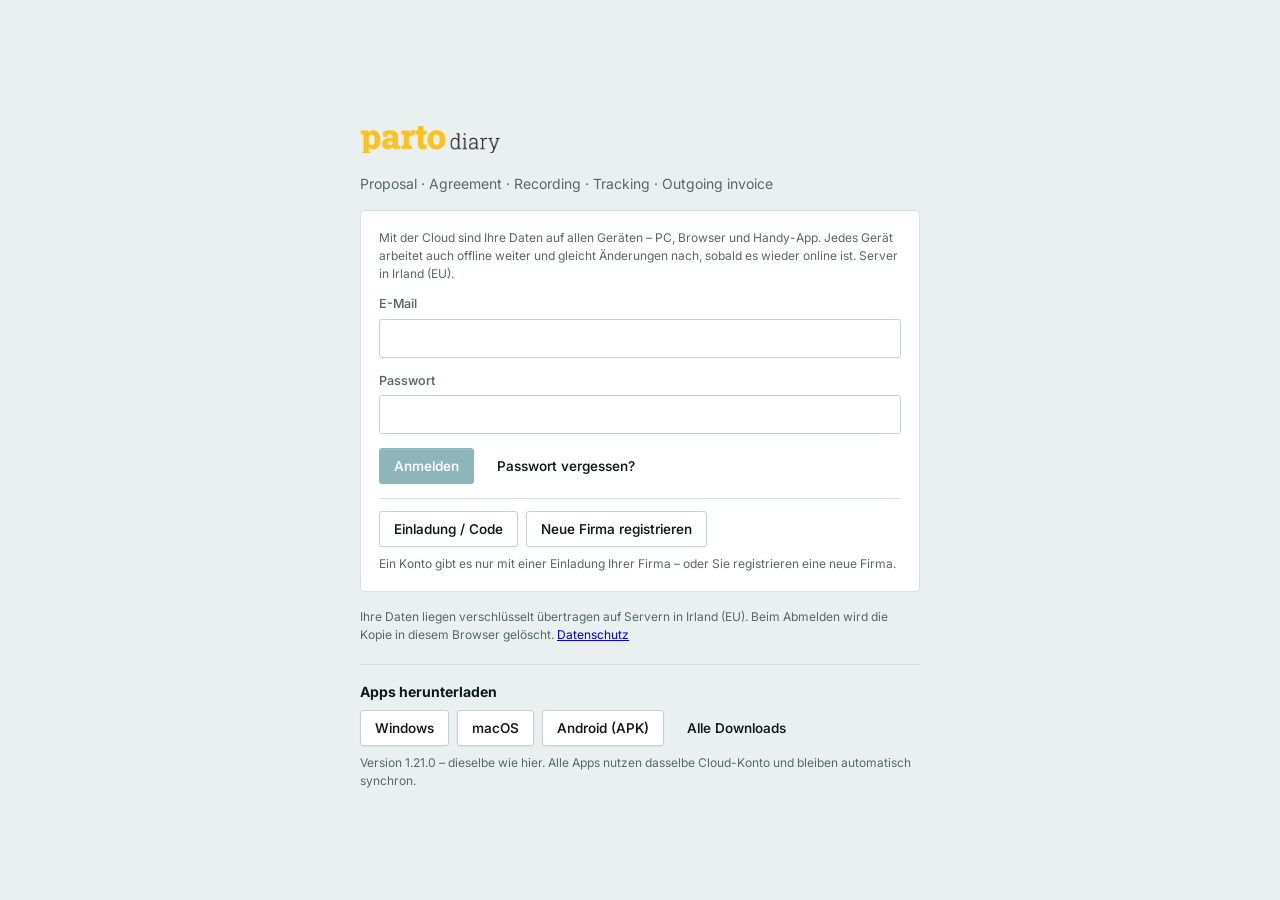
==== commit 8bb8d3f8: "Web build c69278a" ====
--- a/index.html
+++ b/index.html
@@ -3,14 +3,14 @@
   <head>
     <meta charset="UTF-8" />
     <meta name="viewport" content="width=device-width, initial-scale=1.0, viewport-fit=cover" />
-    <title>Professional Diary</title>
+    <title>Parto Diary</title>
     <link rel="manifest" href="/manifest.webmanifest" />
     <link rel="icon" href="/favicon.svg" type="image/svg+xml" />
     <link rel="icon" href="/favicon-32.png" sizes="32x32" type="image/png" />
     <link rel="apple-touch-icon" href="/apple-touch-icon.png" />
     <meta name="theme-color" content="#1F6F78" />
-    <script type="module" crossorigin src="/assets/index-C774ZIga.js"></script>
-    <link rel="stylesheet" crossorigin href="/assets/index-BOEH5qOr.css">
+    <script type="module" crossorigin src="/assets/index-B3NQlEtT.js"></script>
+    <link rel="stylesheet" crossorigin href="/assets/index-DDMNwvSe.css">
   </head>
   <body>
     <div id="root"></div>
--- a/assets/index-DDMNwvSe.css
+++ b/assets/index-DDMNwvSe.css
@@ -0,0 +1 @@
+@font-face{font-family:IBM Plex Sans;font-style:normal;font-display:swap;font-weight:400;src:url(/assets/ibm-plex-sans-cyrillic-ext-400-normal-g30qAdWV.woff2) format("woff2"),url(/assets/ibm-plex-sans-cyrillic-ext-400-normal-Dsrv2Tcn.woff) format("woff");unicode-range:U+0460-052F,U+1C80-1C8A,U+20B4,U+2DE0-2DFF,U+A640-A69F,U+FE2E-FE2F}@font-face{font-family:IBM Plex Sans;font-style:normal;font-display:swap;font-weight:400;src:url(/assets/ibm-plex-sans-cyrillic-400-normal-DZqxrq2p.woff2) format("woff2"),url(/assets/ibm-plex-sans-cyrillic-400-normal-BTotfTJu.woff) format("woff");unicode-range:U+0301,U+0400-045F,U+0490-0491,U+04B0-04B1,U+2116}@font-face{font-family:IBM Plex Sans;font-style:normal;font-display:swap;font-weight:400;src:url(/assets/ibm-plex-sans-greek-400-normal-_efipK4i.woff2) format("woff2"),url(/assets/ibm-plex-sans-greek-400-normal-D9ESIMu3.woff) format("woff");unicode-range:U+0370-0377,U+037A-037F,U+0384-038A,U+038C,U+038E-03A1,U+03A3-03FF}@font-face{font-family:IBM Plex Sans;font-style:normal;font-display:swap;font-weight:400;src:url(/assets/ibm-plex-sans-vietnamese-400-normal-DG4YqDda.woff2) format("woff2"),url(/assets/ibm-plex-sans-vietnamese-400-normal-fK1oJ5dG.woff) format("woff");unicode-range:U+0102-0103,U+0110-0111,U+0128-0129,U+0168-0169,U+01A0-01A1,U+01AF-01B0,U+0300-0301,U+0303-0304,U+0308-0309,U+0323,U+0329,U+1EA0-1EF9,U+20AB}@font-face{font-family:IBM Plex Sans;font-style:normal;font-display:swap;font-weight:400;src:url(/assets/ibm-plex-sans-latin-ext-400-normal-C5H60-Va.woff2) format("woff2"),url(/assets/ibm-plex-sans-latin-ext-400-normal-RBey6euL.woff) format("woff");unicode-range:U+0100-02BA,U+02BD-02C5,U+02C7-02CC,U+02CE-02D7,U+02DD-02FF,U+0304,U+0308,U+0329,U+1D00-1DBF,U+1E00-1E9F,U+1EF2-1EFF,U+2020,U+20A0-20AB,U+20AD-20C0,U+2113,U+2C60-2C7F,U+A720-A7FF}@font-face{font-family:IBM Plex Sans;font-style:normal;font-display:swap;font-weight:400;src:url(/assets/ibm-plex-sans-latin-400-normal-CDDApCn2.woff2) format("woff2"),url(/assets/ibm-plex-sans-latin-400-normal-CYLoc0-x.woff) format("woff");unicode-range:U+0000-00FF,U+0131,U+0152-0153,U+02BB-02BC,U+02C6,U+02DA,U+02DC,U+0304,U+0308,U+0329,U+2000-206F,U+20AC,U+2122,U+2191,U+2193,U+2212,U+2215,U+FEFF,U+FFFD}@font-face{font-family:IBM Plex Sans;font-style:normal;font-display:swap;font-weight:500;src:url(/assets/ibm-plex-sans-cyrillic-ext-500-normal-Cs5J6C77.woff2) format("woff2"),url(/assets/ibm-plex-sans-cyrillic-ext-500-normal-DB5PtV2g.woff) format("woff");unicode-range:U+0460-052F,U+1C80-1C8A,U+20B4,U+2DE0-2DFF,U+A640-A69F,U+FE2E-FE2F}@font-face{font-family:IBM Plex Sans;font-style:normal;font-display:swap;font-weight:500;src:url(/assets/ibm-plex-sans-cyrillic-500-normal-CocWQlwt.woff2) format("woff2"),url(/assets/ibm-plex-sans-cyrillic-500-normal-ByOcLdNv.woff) format("woff");unicode-range:U+0301,U+0400-045F,U+0490-0491,U+04B0-04B1,U+2116}@font-face{font-family:IBM Plex Sans;font-style:normal;font-display:swap;font-weight:500;src:url(/assets/ibm-plex-sans-greek-500-normal-JMMifIXV.woff2) format("woff2"),url(/assets/ibm-plex-sans-greek-500-normal-CuWXN6rf.woff) format("woff");unicode-range:U+0370-0377,U+037A-037F,U+0384-038A,U+038C,U+038E-03A1,U+03A3-03FF}@font-face{font-family:IBM Plex Sans;font-style:normal;font-display:swap;font-weight:500;src:url(/assets/ibm-plex-sans-vietnamese-500-normal-e4dixQRQ.woff2) format("woff2"),url(/assets/ibm-plex-sans-vietnamese-500-normal-BEb3_waV.woff) format("woff");unicode-range:U+0102-0103,U+0110-0111,U+0128-0129,U+0168-0169,U+01A0-01A1,U+01AF-01B0,U+0300-0301,U+0303-0304,U+0308-0309,U+0323,U+0329,U+1EA0-1EF9,U+20AB}@font-face{font-family:IBM Plex Sans;font-style:normal;font-display:swap;font-weight:500;src:url(/assets/ibm-plex-sans-latin-ext-500-normal-DakdToA3.woff2) format("woff2"),url(/assets/ibm-plex-sans-latin-ext-500-normal-D0aIdm-b.woff) format("woff");unicode-range:U+0100-02BA,U+02BD-02C5,U+02C7-02CC,U+02CE-02D7,U+02DD-02FF,U+0304,U+0308,U+0329,U+1D00-1DBF,U+1E00-1E9F,U+1EF2-1EFF,U+2020,U+20A0-20AB,U+20AD-20C0,U+2113,U+2C60-2C7F,U+A720-A7FF}@font-face{font-family:IBM Plex Sans;font-style:normal;font-display:swap;font-weight:500;src:url(/assets/ibm-plex-sans-latin-500-normal-6ng42L7E.woff2) format("woff2"),url(/assets/ibm-plex-sans-latin-500-normal-BgVn5rGT.woff) format("woff");unicode-range:U+0000-00FF,U+0131,U+0152-0153,U+02BB-02BC,U+02C6,U+02DA,U+02DC,U+0304,U+0308,U+0329,U+2000-206F,U+20AC,U+2122,U+2191,U+2193,U+2212,U+2215,U+FEFF,U+FFFD}@font-face{font-family:IBM Plex Sans;font-style:normal;font-display:swap;font-weight:600;src:url(/assets/ibm-plex-sans-cyrillic-ext-600-normal-DUMzJB7m.woff2) format("woff2"),url(/assets/ibm-plex-sans-cyrillic-ext-600-normal-Bz0x94Yp.woff) format("woff");unicode-range:U+0460-052F,U+1C80-1C8A,U+20B4,U+2DE0-2DFF,U+A640-A69F,U+FE2E-FE2F}@font-face{font-family:IBM Plex Sans;font-style:normal;font-display:swap;font-weight:600;src:url(/assets/ibm-plex-sans-cyrillic-600-normal-71GNu3SW.woff2) format("woff2"),url(/assets/ibm-plex-sans-cyrillic-600-normal-BGq0mW3O.woff) format("woff");unicode-range:U+0301,U+0400-045F,U+0490-0491,U+04B0-04B1,U+2116}@font-face{font-family:IBM Plex Sans;font-style:normal;font-display:swap;font-weight:600;src:url(/assets/ibm-plex-sans-greek-600-normal-DzTrcv_p.woff2) format("woff2"),url(/assets/ibm-plex-sans-greek-600-normal-D-CqTdkO.woff) format("woff");unicode-range:U+0370-0377,U+037A-037F,U+0384-038A,U+038C,U+038E-03A1,U+03A3-03FF}@font-face{font-family:IBM Plex Sans;font-style:normal;font-display:swap;font-weight:600;src:url(/assets/ibm-plex-sans-vietnamese-600-normal-DpPYBSTl.woff2) format("woff2"),url(/assets/ibm-plex-sans-vietnamese-600-normal-DgdngZtN.woff) format("woff");unicode-range:U+0102-0103,U+0110-0111,U+0128-0129,U+0168-0169,U+01A0-01A1,U+01AF-01B0,U+0300-0301,U+0303-0304,U+0308-0309,U+0323,U+0329,U+1EA0-1EF9,U+20AB}@font-face{font-family:IBM Plex Sans;font-style:normal;font-display:swap;font-weight:600;src:url(/assets/ibm-plex-sans-latin-ext-600-normal-DOrvGEcy.woff2) format("woff2"),url(/assets/ibm-plex-sans-latin-ext-600-normal-DIrixKbi.woff) format("woff");unicode-range:U+0100-02BA,U+02BD-02C5,U+02C7-02CC,U+02CE-02D7,U+02DD-02FF,U+0304,U+0308,U+0329,U+1D00-1DBF,U+1E00-1E9F,U+1EF2-1EFF,U+2020,U+20A0-20AB,U+20AD-20C0,U+2113,U+2C60-2C7F,U+A720-A7FF}@font-face{font-family:IBM Plex Sans;font-style:normal;font-display:swap;font-weight:600;src:url(/assets/ibm-plex-sans-latin-600-normal-CuJfVYMP.woff2) format("woff2"),url(/assets/ibm-plex-sans-latin-600-normal-Cu4Hd6ag.woff) format("woff");unicode-range:U+0000-00FF,U+0131,U+0152-0153,U+02BB-02BC,U+02C6,U+02DA,U+02DC,U+0304,U+0308,U+0329,U+2000-206F,U+20AC,U+2122,U+2191,U+2193,U+2212,U+2215,U+FEFF,U+FFFD}@font-face{font-family:IBM Plex Mono;font-style:normal;font-display:swap;font-weight:400;src:url(/assets/ibm-plex-mono-cyrillic-ext-400-normal-xuaO2J-f.woff2) format("woff2"),url(/assets/ibm-plex-mono-cyrillic-ext-400-normal-DMdlQ8Kv.woff) format("woff");unicode-range:U+0460-052F,U+1C80-1C8A,U+20B4,U+2DE0-2DFF,U+A640-A69F,U+FE2E-FE2F}@font-face{font-family:IBM Plex Mono;font-style:normal;font-display:swap;font-weight:400;src:url(/assets/ibm-plex-mono-cyrillic-400-normal-BSMlKf0J.woff2) format("woff2"),url(/assets/ibm-plex-mono-cyrillic-400-normal-CEL4l2ZJ.woff) format("woff");unicode-range:U+0301,U+0400-045F,U+0490-0491,U+04B0-04B1,U+2116}@font-face{font-family:IBM Plex Mono;font-style:normal;font-display:swap;font-weight:400;src:url(/assets/ibm-plex-mono-vietnamese-400-normal-BulugwFq.woff2) format("woff2"),url(/assets/ibm-plex-mono-vietnamese-400-normal-DDuiU_S-.woff) format("woff");unicode-range:U+0102-0103,U+0110-0111,U+0128-0129,U+0168-0169,U+01A0-01A1,U+01AF-01B0,U+0300-0301,U+0303-0304,U+0308-0309,U+0323,U+0329,U+1EA0-1EF9,U+20AB}@font-face{font-family:IBM Plex Mono;font-style:normal;font-display:swap;font-weight:400;src:url(/assets/ibm-plex-mono-latin-ext-400-normal-BmRBH3aV.woff2) format("woff2"),url(/assets/ibm-plex-mono-latin-ext-400-normal-D3D2R8hC.woff) format("woff");unicode-range:U+0100-02BA,U+02BD-02C5,U+02C7-02CC,U+02CE-02D7,U+02DD-02FF,U+0304,U+0308,U+0329,U+1D00-1DBF,U+1E00-1E9F,U+1EF2-1EFF,U+2020,U+20A0-20AB,U+20AD-20C0,U+2113,U+2C60-2C7F,U+A720-A7FF}@font-face{font-family:IBM Plex Mono;font-style:normal;font-display:swap;font-weight:400;src:url(/assets/ibm-plex-mono-latin-400-normal-DMJ8VG8y.woff2) format("woff2"),url(/assets/ibm-plex-mono-latin-400-normal-CvHOgSBP.woff) format("woff");unicode-range:U+0000-00FF,U+0131,U+0152-0153,U+02BB-02BC,U+02C6,U+02DA,U+02DC,U+0304,U+0308,U+0329,U+2000-206F,U+20AC,U+2122,U+2191,U+2193,U+2212,U+2215,U+FEFF,U+FFFD}@font-face{font-family:Inter Variable;font-style:normal;font-display:swap;font-weight:100 900;src:url(/assets/inter-cyrillic-ext-wght-normal-B2xhLi22.woff2) format("woff2-variations");unicode-range:U+0460-052F,U+1C80-1C8A,U+20B4,U+2DE0-2DFF,U+A640-A69F,U+FE2E-FE2F}@font-face{font-family:Inter Variable;font-style:normal;font-display:swap;font-weight:100 900;src:url(/assets/inter-cyrillic-wght-normal-CMZtQduZ.woff2) format("woff2-variations");unicode-range:U+0301,U+0400-045F,U+0490-0491,U+04B0-04B1,U+2116}@font-face{font-family:Inter Variable;font-style:normal;font-display:swap;font-weight:100 900;src:url(/assets/inter-greek-ext-wght-normal-CGAr0uHJ.woff2) format("woff2-variations");unicode-range:U+1F00-1FFF}@font-face{font-family:Inter Variable;font-style:normal;font-display:swap;font-weight:100 900;src:url(/assets/inter-greek-wght-normal-CaVNZxsx.woff2) format("woff2-variations");unicode-range:U+0370-0377,U+037A-037F,U+0384-038A,U+038C,U+038E-03A1,U+03A3-03FF}@font-face{font-family:Inter Variable;font-style:normal;font-display:swap;font-weight:100 900;src:url(/assets/inter-vietnamese-wght-normal-CBcvBZtf.woff2) format("woff2-variations");unicode-range:U+0102-0103,U+0110-0111,U+0128-0129,U+0168-0169,U+01A0-01A1,U+01AF-01B0,U+0300-0301,U+0303-0304,U+0308-0309,U+0323,U+0329,U+1EA0-1EF9,U+20AB}@font-face{font-family:Inter Variable;font-style:normal;font-display:swap;font-weight:100 900;src:url(/assets/inter-latin-ext-wght-normal-CFHvXkgd.woff2) format("woff2-variations");unicode-range:U+0100-02BA,U+02BD-02C5,U+02C7-02CC,U+02CE-02D7,U+02DD-02FF,U+0304,U+0308,U+0329,U+1D00-1DBF,U+1E00-1E9F,U+1EF2-1EFF,U+2020,U+20A0-20AB,U+20AD-20C0,U+2113,U+2C60-2C7F,U+A720-A7FF}@font-face{font-family:Inter Variable;font-style:normal;font-display:swap;font-weight:100 900;src:url(/assets/inter-latin-wght-normal-C2S99t-D.woff2) format("woff2-variations");unicode-range:U+0000-00FF,U+0131,U+0152-0153,U+02BB-02BC,U+02C6,U+02DA,U+02DC,U+0304,U+0308,U+0329,U+2000-206F,U+20AC,U+2122,U+2191,U+2193,U+2212,U+2215,U+FEFF,U+FFFD}:root{--bg: #F4F6F5;--surface: #FFFFFF;--surface-2: #F0F3F2;--ink: #101917;--ink-2: #5B6764;--line: #E2E7E5;--line-strong: #CFD7D4;--accent: #1F6F78;--accent-ink: #FFFFFF;--accent-soft: #E2EFF0;--good: #23784A;--good-soft: #E0F1E7;--warn: #8F5F10;--warn-soft: #FAEED8;--bad: #B23B33;--bad-soft: #FBE4E1;--side-bg: #0F1D1C;--side-ink: #C3D1CE;--side-ink-2: #81938F;--side-hover: rgba(255,255,255,.06);--side-active: rgba(255,255,255,.11);--side-line: rgba(255,255,255,.08);--shadow-1: 0 1px 2px rgba(16,25,23,.04), 0 1px 3px rgba(16,25,23,.06);--shadow-2: 0 12px 32px rgba(16,25,23,.14), 0 2px 8px rgba(16,25,23,.08);--f-display: "Inter Variable", "Inter", "Segoe UI", system-ui, sans-serif;--f-body: "Inter Variable", "Inter", "Segoe UI", system-ui, sans-serif;--f-mono: "IBM Plex Mono", ui-monospace, "Cascadia Mono", Consolas, monospace;--r-lg: 4px;--r: 4px;--r-ctl: 3px;--r-sm: 2px;--r-pill: 2px;--r-pic: 3px;color-scheme:light}@media(prefers-color-scheme:dark){:root:not([data-theme=light]){--bg: #0D1312;--surface: #151D1C;--surface-2: #1B2523;--ink: #E8EFED;--ink-2: #9AA9A5;--line: #26312F;--line-strong: #35423F;--accent: #55B4BC;--accent-ink: #0B1819;--accent-soft: #1A3436;--good: #64C08A;--good-soft: #17352A;--warn: #E2AA50;--warn-soft: #3A2E17;--bad: #E57A6E;--bad-soft: #3D221F;--side-bg: #0A100F;--shadow-1: 0 1px 2px rgba(0,0,0,.3);--shadow-2: 0 12px 32px rgba(0,0,0,.5);color-scheme:dark}}:root[data-theme=dark]{--bg: #0D1312;--surface: #151D1C;--surface-2: #1B2523;--ink: #E8EFED;--ink-2: #9AA9A5;--line: #26312F;--line-strong: #35423F;--accent: #55B4BC;--accent-ink: #0B1819;--accent-soft: #1A3436;--good: #64C08A;--good-soft: #17352A;--warn: #E2AA50;--warn-soft: #3A2E17;--bad: #E57A6E;--bad-soft: #3D221F;--side-bg: #0A100F;--shadow-1: 0 1px 2px rgba(0,0,0,.3);--shadow-2: 0 12px 32px rgba(0,0,0,.5);color-scheme:dark}*{box-sizing:border-box}html,body,#root{height:100%;margin:0}body{background:var(--bg);color:var(--ink);font-family:var(--f-body);font-size:14px;line-height:1.5;-webkit-font-smoothing:antialiased;font-feature-settings:"cv11","ss03"}h1,h2,h3{font-family:var(--f-display);font-weight:650;margin:0;letter-spacing:-.015em}h1{font-size:26px;letter-spacing:-.025em;font-weight:700}h2{font-size:16px}h3{font-size:14px}button,input,select,textarea{font:inherit;color:inherit}:focus-visible{outline:2px solid var(--accent);outline-offset:2px}.num{font-variant-numeric:tabular-nums;font-feature-settings:"tnum","cv11","ss03";letter-spacing:-.005em}.muted{color:var(--ink-2)}[hidden]{display:none!important}.shell{display:grid;grid-template-columns:236px minmax(0,1fr);height:100%}.side{background:var(--side-bg);color:var(--side-ink);border-right:1px solid var(--side-line);padding:20px 14px 14px;display:flex;flex-direction:column;gap:2px;overflow-y:auto}.brand{display:flex;align-items:center;gap:11px;padding:2px 8px 22px}.brand b{font-family:var(--f-display);font-size:15px;font-weight:650;color:var(--side-strong, #fff);letter-spacing:-.01em}.brand small{display:block;color:var(--side-ink-2);font-size:11.5px;margin-top:1px}.mark{width:32px;height:32px;border-radius:var(--r-ctl);background:var(--accent);display:grid;place-items:center;color:var(--accent-ink);font-family:var(--f-display);font-weight:600;flex:none;overflow:hidden;box-shadow:inset 0 0 0 1px #ffffff14}.mark svg{display:block}.nav{border:0;background:none;text-align:left;padding:9px 11px;border-radius:var(--r-ctl);cursor:pointer;display:flex;gap:11px;align-items:center;color:var(--side-ink);font-weight:500;font-size:13.5px;transition:background .12s,color .12s;position:relative}.nav svg{width:18px;height:18px;flex:none;opacity:.9;color:var(--ac, currentColor)}.nav:hover{background:var(--side-hover);color:var(--side-strong, #fff)}.nav[aria-current=page]{background:var(--side-active);color:var(--side-active-ink, #fff);font-weight:600}.nav[aria-current=page] svg{opacity:1;color:var(--ac, var(--side-mark, #fff))}.nav[aria-current=page]:before{content:"";position:absolute;left:-14px;top:8px;bottom:8px;width:3px;border-radius:0 3px 3px 0;background:var(--side-mark, #fff)}.side .grow{flex:1}.side .foot{font-size:12px;color:var(--side-ink-2);padding:12px 10px 4px;border-top:1px solid var(--side-line);display:flex;flex-direction:column;gap:8px}.side .foot .btn.ghost{color:var(--side-ink)}.side .foot .btn:not(.ghost){background:var(--side-hover);border-color:var(--side-line);color:var(--side-strong, #fff);box-shadow:none}main{padding:28px 36px 48px;overflow-y:auto;min-width:0;display:flex;flex-direction:column;gap:20px}main>*{flex-shrink:0}.head{display:flex;flex-wrap:wrap;gap:12px;align-items:flex-end;justify-content:space-between;padding-bottom:4px}.sub{color:var(--ink-2);margin-top:4px;font-size:13.5px}.actions{display:flex;flex-wrap:wrap;gap:8px;align-items:center}.btn{border:1px solid var(--line-strong);background:var(--surface);min-height:36px;padding:0 14px;border-radius:var(--r-ctl);cursor:pointer;display:inline-flex;align-items:center;gap:7px;font-weight:550;font-size:13.5px;white-space:nowrap;box-shadow:0 1px 2px #1019170d;transition:background .12s,border-color .12s,filter .12s}.btn:hover{background:var(--surface-2);border-color:var(--line-strong)}.btn.primary{background:var(--accent);border-color:var(--accent);color:var(--accent-ink);box-shadow:0 1px 2px #1019171f,inset 0 1px #ffffff1f}.btn.primary:hover{filter:brightness(1.08);background:var(--accent)}.btn.danger{color:var(--bad)}.btn.ghost{border-color:transparent;background:none;box-shadow:none}.btn.ghost:hover{background:var(--surface-2)}.btn svg{width:16px;height:16px;flex:none}.btn[disabled]{opacity:.5;cursor:not-allowed;filter:none}.panel{border:1px solid var(--line);border-radius:var(--r);background:var(--surface);box-shadow:var(--shadow-1)}.panel.tablewrap{overflow:auto}.panel>.ph{display:flex;justify-content:space-between;align-items:center;gap:10px;padding:14px 18px;border-bottom:1px solid var(--line);flex-wrap:wrap}.panel>.pb{padding:18px}.tabs{display:flex;flex-wrap:wrap;gap:2px;border-bottom:1px solid var(--line)}.tabs button{border:0;background:none;padding:10px 14px;cursor:pointer;color:var(--ink-2);border-bottom:2px solid transparent;white-space:nowrap;font-weight:500;margin-bottom:-1px;transition:color .12s}.tabs button:hover{color:var(--ink)}.tabs button[aria-selected=true]{color:var(--ink);border-bottom-color:var(--accent);font-weight:600}.form{display:grid;grid-template-columns:repeat(2,minmax(0,1fr));gap:14px 16px;max-width:780px}.form .full{grid-column:1 / -1}.field{display:flex;flex-direction:column;gap:5px;min-width:0}.field label{font-size:12.5px;color:var(--ink-2);font-weight:550}.field input,.field select{border:1px solid var(--line-strong);background:var(--surface);border-radius:var(--r-ctl);padding:8px 11px;min-height:38px;min-width:0;transition:border-color .12s,box-shadow .12s}.field input[aria-invalid=true]{border-color:var(--bad)}.field input[readonly]{background:var(--surface-2);cursor:default}input:focus,select:focus,textarea:focus{outline:none;border-color:var(--accent)!important;box-shadow:0 0 0 3px var(--accent-soft)}.hint{font-size:12px;color:var(--ink-2)}.hint.bad{color:var(--bad)}.hint.good{color:var(--good)}.check{display:flex;gap:8px;align-items:center}input[type=checkbox],input[type=radio]{accent-color:var(--accent)}table{width:100%;border-collapse:collapse}th{font-size:11px;text-transform:uppercase;letter-spacing:.06em;color:var(--ink-2);text-align:left;font-weight:600;padding:10px 12px;border-bottom:1px solid var(--line);background:var(--surface-2)}td{padding:10px 12px;border-bottom:1px solid var(--line)}tr:last-child td{border-bottom:0}td.r,th.r{text-align:right}.banner{display:flex;flex-wrap:wrap;gap:12px;align-items:center;justify-content:space-between;padding:12px 16px;border-radius:var(--r);background:var(--accent-soft);border:1px solid color-mix(in srgb,var(--accent) 18%,transparent)}.banner.warn{background:var(--warn-soft);border-color:color-mix(in srgb,var(--warn) 22%,transparent)}.empty{padding:48px 20px;text-align:center;color:var(--ink-2);display:flex;flex-direction:column;gap:8px;align-items:center}.toast{position:fixed;left:50%;transform:translate(-50%);bottom:24px;background:var(--ink);color:var(--bg);padding:11px 18px;border-radius:var(--r);z-index:60;font-weight:500;box-shadow:var(--shadow-2);display:flex;gap:12px;align-items:center}.overlay{position:fixed;top:0;right:0;bottom:0;left:0;background:#080e0d80;-webkit-backdrop-filter:blur(2px);backdrop-filter:blur(2px);display:grid;place-items:center;z-index:50;padding:16px}.dialog{background:var(--surface);border-radius:var(--r-lg);padding:24px;width:min(460px,100%);display:flex;flex-direction:column;gap:16px;box-shadow:var(--shadow-2);border:1px solid var(--line)}.lock{height:100%;display:grid;place-items:center;background:var(--bg);padding:16px}.lock .card{width:min(380px,100%);background:var(--surface);border:1px solid var(--line);border-radius:var(--r-lg);padding:30px;display:flex;flex-direction:column;gap:14px;box-shadow:var(--shadow-2)}.loading{height:100%;display:grid;place-items:center;color:var(--ink-2)}.pill{display:inline-flex;align-items:center;gap:4px;font-size:12px;font-weight:550;padding:2px 9px;border-radius:var(--r-pill);background:var(--surface-2);color:var(--ink-2);border:1px solid var(--line)}.field textarea{border:1px solid var(--line);background:var(--surface);border-radius:var(--r-ctl);padding:7px 9px;resize:vertical;min-height:60px}.form .sec{font-size:12px;text-transform:uppercase;letter-spacing:.06em;color:var(--ink-2);margin-top:8px;padding-top:12px;border-top:1px solid var(--line)}.form .sec:first-child{margin-top:0;padding-top:0;border-top:0}.toolbar{display:flex;flex-wrap:wrap;gap:10px 16px;align-items:center}.search{position:relative;flex:1 1 260px;max-width:420px}.search svg{position:absolute;left:10px;top:50%;width:16px;height:16px;transform:translateY(-50%);color:var(--ink-2);pointer-events:none}.search input{width:100%;border:1px solid var(--line);background:var(--surface);border-radius:var(--r-ctl);padding:8px 10px 8px 32px}.toolbar select{border:1px solid var(--line);background:var(--surface);border-radius:var(--r-ctl);padding:7px 9px;max-width:260px}.dialog.wide{width:min(720px,100%);max-height:calc(100vh - 32px);overflow-y:auto}.btn.danger-fill{background:var(--bad);border-color:var(--bad);color:#fff}.tablewrap{overflow-x:auto}tr.click{cursor:pointer}tr.click:hover td{background:var(--surface-2)}tr.click:focus-visible{outline:2px solid var(--accent);outline-offset:-2px}tr.dim td{color:var(--ink-2)}td .sub2{display:block;font-size:12px;color:var(--ink-2)}.pill.good{background:var(--good-soft);color:var(--good)}.pill.warn{background:var(--warn-soft);color:var(--warn)}.pill.bad{background:var(--bad-soft);color:var(--bad)}.pill.accent{background:var(--accent-soft);color:var(--accent)}.dot{display:inline-block;width:10px;height:10px;border-radius:var(--r-sm);margin-right:8px;vertical-align:-1px}.swatches{display:flex;gap:6px;flex-wrap:wrap;padding:4px 0}.swatches button{width:26px;height:26px;border-radius:var(--r-ctl);border:2px solid transparent;cursor:pointer}.swatches button[aria-pressed=true]{border-color:var(--ink);box-shadow:inset 0 0 0 2px var(--surface)}.timeline{list-style:none;margin:0;padding:0}.timeline li{display:grid;grid-template-columns:24px minmax(0,1fr) auto;gap:10px;padding:10px 14px;border-bottom:1px solid var(--line);align-items:start}.timeline li:last-child{border-bottom:0}.timeline .meta{font-size:12px;color:var(--ink-2)}.timeline .done .subj{text-decoration:line-through;color:var(--ink-2)}.timeline .subj{font-weight:500;cursor:pointer;background:none;border:0;padding:0;text-align:left}.quick{display:grid;grid-template-columns:140px 130px minmax(0,1fr) 150px auto;gap:8px;align-items:end;padding:12px 14px;border-bottom:1px solid var(--line)}.quick input,.quick select{border:1px solid var(--line);background:var(--surface);border-radius:var(--r-ctl);padding:7px 9px;min-width:0;width:100%}.stats{display:grid;grid-template-columns:repeat(auto-fit,minmax(180px,1fr));gap:16px}.stats b{font-family:var(--f-display);font-size:22px;font-weight:600;display:block}.snippet{font-family:var(--f-mono);font-size:12px;background:var(--surface-2);border-radius:var(--r-ctl);padding:10px;word-break:break-all;-webkit-user-select:all;user-select:all}.issues{max-height:180px;overflow-y:auto;font-size:12px;margin:0;padding-left:18px;color:var(--ink-2)}@media(max-width:760px){.quick{grid-template-columns:1fr 1fr}.quick .grow2{grid-column:1 / -1}.hide-sm{display:none}}@media(max-width:760px){.shell{grid-template-columns:minmax(0,1fr)}.side{display:none}main{padding:16px}.form{grid-template-columns:minmax(0,1fr)}}.qe{display:grid;grid-template-columns:150px 82px 82px 76px minmax(200px,1.2fr) minmax(160px,2fr) auto;gap:8px;align-items:end;padding:14px}.qe.with-place{grid-template-columns:150px 78px 78px 70px minmax(180px,1.2fr) minmax(140px,2fr) 70px 60px auto}.qe input,.entries input,.picker input{border:1px solid var(--line);background:var(--surface);border-radius:var(--r-ctl);padding:7px 9px;min-width:0;width:100%}.qe input:disabled{background:var(--surface-2)}.qe input[aria-invalid=true],.entries input[aria-invalid=true],.picker input[aria-invalid=true]{border-color:var(--bad)}.qe-foot{display:flex;flex-wrap:wrap;gap:10px;align-items:center;justify-content:space-between;padding:0 14px 12px;min-height:36px}.picker{position:relative}.picker input{padding-left:26px}.picker-dot{position:absolute;left:10px;top:50%;transform:translateY(-50%);margin:0}.picker:not(:has(.picker-dot)) input{padding-left:9px}.picker-list{position:absolute;z-index:40;left:0;right:0;top:calc(100% + 4px);min-width:320px;max-height:300px;overflow-y:auto;margin:0;padding:4px;list-style:none;background:var(--surface);border:1px solid var(--line);border-radius:var(--r);box-shadow:0 10px 30px #00000024}.picker-list li{padding:7px 9px;border-radius:var(--r-sm);cursor:pointer;white-space:nowrap;overflow:hidden;text-overflow:ellipsis;font-size:13px}.picker-list li.hi{background:var(--accent-soft)}.picker-list .picker-empty{cursor:default}.timer{display:flex;flex-wrap:wrap;gap:10px;align-items:center;background:var(--accent-soft);border-radius:var(--r-ctl);padding:4px 4px 4px 12px}.pulse{width:9px;height:9px;border-radius:50%;background:var(--bad);animation:pulse 1.4s ease-in-out infinite}@keyframes pulse{50%{opacity:.25}}@media(prefers-reduced-motion:reduce){.pulse{animation:none}}.toast{display:flex;align-items:center;gap:14px}.toast-action{background:none;border:0;color:var(--accent-soft);font-weight:600;cursor:pointer;text-decoration:underline;padding:0}.entries td{vertical-align:middle}.entries .desc{width:40%}.entries tr.locked td{color:var(--ink-2);cursor:default}.entries tr.editing td{background:var(--accent-soft);padding:6px 4px}.entries tr.editing-msg td{background:var(--accent-soft);padding-top:0}.entries .icons{white-space:nowrap}.entries .sel{width:28px;padding-right:0}.entries .sel input,.dayhead-in>input[type=checkbox]{width:16px;height:16px;margin:0;accent-color:var(--accent);cursor:pointer}.selbar{position:sticky;top:0;z-index:3;display:flex;flex-wrap:wrap;gap:10px;align-items:center;padding:10px 14px;margin-bottom:10px;border-radius:var(--r);background:var(--accent-soft)}.selbar .grow{flex:1}.selbar input[type=date]{width:auto}.entries .icons>*{margin-right:4px}.ico.warn{color:var(--warn)}.dayhead td{background:var(--surface-2);padding:6px 10px}.dayhead-in{display:flex;align-items:center;gap:12px}.dayhead-in .grow{flex:1}.btn.sm{padding:3px 8px;font-size:13px}.rowacts{white-space:nowrap;width:1%;text-align:right;padding-left:6px;padding-right:6px}.btn.icon{padding:0;width:30px;min-height:30px;justify-content:center}.rowacts .btn.icon{width:28px;min-height:28px}:where(.panel.tablewrap) th{hyphens:auto;-webkit-hyphens:auto}:where(.panel.tablewrap) th,:where(.panel.tablewrap) td{padding-left:10px;padding-right:10px}.btn.icon:disabled{opacity:.3}td.pick,th.pick{width:1%;padding-right:0}td.pick input,th.pick input{margin:0}.sm-date{width:auto!important;margin-right:6px}.nowrap{white-space:nowrap}.seg{display:inline-flex;border:1px solid var(--line);border-radius:var(--r-ctl);overflow:hidden;background:var(--surface)}.seg button{border:0;background:none;padding:7px 12px;cursor:pointer;color:var(--ink-2);border-right:1px solid var(--line);white-space:nowrap}.seg button:last-child{border-right:0}.seg button[aria-pressed=true]{background:var(--accent-soft);color:var(--ink);font-weight:500}.week td.weekend,.week th:nth-child(7),.week th:nth-child(8){background:var(--surface-2)}.week tfoot td{border-top:1px solid var(--line);border-bottom:0}.week .neg{color:var(--warn)}.week .pos{color:var(--good)}.progress-wrap{display:flex;align-items:center;gap:10px;font-size:13px;color:var(--ink-2)}.progress{width:160px;height:8px;border-radius:var(--r-pill);background:var(--surface-2);overflow:hidden}.progress span{display:block;height:100%;background:var(--accent);border-radius:var(--r-pill)}.budget{display:flex;align-items:center;gap:8px;font-size:12px;color:var(--ink-2)}.budget .bar{flex:1;height:7px;border-radius:var(--r-pill);background:var(--surface-2);overflow:hidden;min-width:60px}.budget .bar span{display:block;height:100%;border-radius:var(--r-pill);background:var(--good)}.budget .bar.warn span{background:var(--warn)}.budget .bar.over span{background:var(--bad)}.btn.stat{display:block;text-align:left;padding:0}@media(max-width:1100px){.qe,.qe.with-place{grid-template-columns:repeat(4,minmax(0,1fr))}.qe .qe-project,.qe .qe-desc{grid-column:span 2}}@media(max-width:760px){.qe,.qe.with-place{grid-template-columns:1fr 1fr}.qe .qe-project,.qe .qe-desc,.qe .qe-save{grid-column:1 / -1}}th .sub2{display:block;font-weight:400;text-transform:none;letter-spacing:0;font-size:11px}.devcode{font-size:30px;letter-spacing:.18em;font-weight:600;padding:10px 14px;background:var(--surface-2);border-radius:var(--r);text-align:center;-webkit-user-select:all;user-select:all}.ruletest{flex:1 1 280px;max-width:460px;border:1px solid var(--line);background:var(--surface);border-radius:var(--r-ctl);padding:7px 9px}tr.hit td{background:var(--accent-soft)}.review td{vertical-align:middle}.head .actions .progress-wrap{margin-right:6px}.runbar{display:flex;flex-direction:column;gap:12px}.runfields{display:grid;grid-template-columns:repeat(5,minmax(0,1fr));gap:10px}.runfields input,.runfields select{border:1px solid var(--line);background:var(--surface);border-radius:var(--r-ctl);padding:7px 9px;min-width:0;width:100%}.proposal.off{opacity:.55}.proposal-title{font-family:var(--f-display);font-size:15px}.proposal tfoot td{border-top:1px solid var(--line);border-bottom:0;padding:6px 10px}.warnings{display:flex;flex-wrap:wrap;gap:6px;border-top:1px solid var(--line)}.runfoot{position:sticky;bottom:-40px;display:flex;gap:12px;align-items:center;justify-content:space-between;padding:12px 14px;background:var(--surface);border:1px solid var(--line);border-radius:var(--r);box-shadow:0 -4px 18px #0000000f}.created{border-color:var(--good)}.designer{display:grid;grid-template-columns:minmax(0,1fr) minmax(360px,1fr);gap:16px;align-items:start}.designer-form{display:flex;flex-direction:column;gap:16px;min-width:0}.designer-preview{position:sticky;top:0;display:flex;flex-direction:column;gap:6px}.designer-preview iframe{width:100%;aspect-ratio:210 / 297;border:1px solid var(--line);border-radius:var(--r-ctl);background:#fff}.designer-save{position:sticky;bottom:-40px;padding:10px 0;background:var(--bg)}.drop{border:1.5px dashed var(--line);border-radius:var(--r);padding:12px;display:flex;align-items:center;gap:14px;justify-content:space-between;min-height:76px;background:var(--surface)}.drop.over,.drop:focus-visible{border-color:var(--accent);background:var(--accent-soft)}.drop img{max-height:60px;max-width:220px;object-fit:contain;background:repeating-conic-gradient(#f2f2f2 0,#f2f2f2 25%,#fff 0,#fff 50%) 0 0 / 12px 12px}.colorpick{width:34px;height:28px;padding:0;border:1px solid var(--line);border-radius:var(--r-ctl);background:none}.text-box{gap:6px}.text-box textarea,.text-block textarea{width:100%;font:inherit;font-size:14px;white-space:pre-wrap;-moz-tab-size:4;tab-size:4;resize:vertical;border:1px solid var(--line);border-radius:var(--r-ctl);padding:8px 10px;background:var(--surface);min-height:44px}.text-head{font-size:13px;font-weight:600;color:var(--ink)}.text-box.off textarea,.text-block.off textarea{opacity:.5;background:var(--surface-2)}.text-sub{margin:10px 0 0;font-size:15px}.text-block{display:flex;flex-direction:column;gap:8px;padding:12px;border:1px solid var(--line);border-radius:var(--r-ctl);background:var(--surface-2)}.text-block-head{display:flex;flex-wrap:wrap;gap:8px;align-items:center}.text-block-head .text-name{flex:1 1 160px;min-width:0}.text-block-head select,.text-block-head input{border:1px solid var(--line);border-radius:var(--r-ctl);padding:6px 8px;background:var(--surface);font:inherit;font-size:13px}.text-block-actions{display:flex;gap:2px;margin-left:auto}.imp-current{display:flex;flex-direction:column;gap:4px;align-items:flex-start}.imp-result{display:grid;grid-template-columns:minmax(0,1fr) minmax(0,1fr);gap:16px;align-items:start}.imp-page{position:relative;width:100%;border:1px solid var(--line);border-radius:var(--r-ctl);overflow:hidden;background:#fff}.imp-page img{position:absolute;top:0;right:0;bottom:0;left:0;width:100%;height:100%;display:block}.imp-reg{position:absolute;border:1.5px solid var(--imp, #475569);background:color-mix(in srgb,var(--imp, #475569) 8%,transparent);border-radius:2px}.imp-logo{--imp: #c2410c}.imp-sender{--imp: #7c3aed}.imp-recipient{--imp: #0369a1}.imp-meta{--imp: #0f766e}.imp-title{--imp: #be185d}.imp-intro{--imp: #4d7c0f}.imp-table{--imp: #b45309}.imp-totals{--imp: #1d4ed8}.imp-closing{--imp: #6d28d9}.imp-footer{--imp: #475569}.imp-other{--imp: #dc2626}.imp-side{display:flex;flex-direction:column;gap:8px;min-width:0}.imp-file{font-weight:600;overflow:hidden;text-overflow:ellipsis;white-space:nowrap}.imp-found{list-style:none;margin:0;padding:0;display:grid;grid-template-columns:1fr 1fr;gap:3px 12px;font-size:13px}.imp-found li{display:flex;align-items:center;gap:6px;color:var(--ink-2)}.imp-found li:before{content:"–";width:14px;text-align:center}.imp-found li.ok{color:var(--ink)}.imp-found li.ok:before{content:"✓";color:var(--good, #1f7a4a);font-weight:700}.imp-swatches{display:flex;flex-wrap:wrap;gap:4px 14px;font-size:13px}.imp-swatches i{display:inline-block;width:12px;height:12px;border-radius:3px;margin-right:5px;vertical-align:-1px;border:1px solid var(--line)}@media(max-width:760px){.imp-result{grid-template-columns:minmax(0,1fr)}}.imp-preview{display:flex;flex-direction:column;gap:8px;align-items:flex-start;min-width:0}.imp-zoom{display:block;width:100%;padding:0;border:0;background:none;cursor:zoom-in;border-radius:var(--r-ctl)}.imp-zoom:focus-visible{outline:2px solid var(--accent);outline-offset:2px}.dialog.wide:has(.area-editor){width:min(1400px,100%)}.area-editor{display:grid;grid-template-columns:minmax(0,1fr) 280px;gap:18px;align-items:start}.area-stage{display:flex;justify-content:center;min-width:0}.imp-page.big{width:auto;height:calc(100vh - 210px);max-width:100%;touch-action:none;-webkit-user-select:none;user-select:none}.imp-page.big.drawing{cursor:crosshair}.imp-page.big .imp-reg{cursor:move;border-width:2px}.imp-page.big .imp-reg.sel{box-shadow:0 0 0 2px var(--surface),0 0 0 4px var(--imp);background:color-mix(in srgb,var(--imp, #475569) 16%,transparent)}.imp-tag{position:absolute;left:-2px;bottom:100%;font:600 10px/1.4 var(--font, sans-serif);color:#fff;background:var(--imp);padding:0 4px;border-radius:2px 2px 0 0;white-space:nowrap;pointer-events:none}.imp-h{position:absolute;width:10px;height:10px;background:#fff;border:2px solid var(--imp);border-radius:2px}.imp-h.nw{left:-6px;top:-6px;cursor:nwse-resize}.imp-h.se{right:-6px;bottom:-6px;cursor:nwse-resize}.imp-h.ne{right:-6px;top:-6px;cursor:nesw-resize}.imp-h.sw{left:-6px;bottom:-6px;cursor:nesw-resize}.imp-ignore{--imp: #9aa3a1}.imp-pageno{--imp: #0e7490}.imp-page.big .imp-reg.imp-ignore{background:repeating-linear-gradient(45deg,rgba(154,163,161,.18) 0 6px,transparent 6px 12px)}.area-side{display:flex;flex-direction:column;gap:12px;min-width:0}.area-sel{display:flex;flex-direction:column;gap:8px;padding:12px;border:1px solid var(--line);border-radius:var(--r-ctl);background:var(--surface-2)}.area-list{list-style:none;margin:0;padding:0;display:flex;flex-direction:column;gap:2px;max-height:40vh;overflow-y:auto}.area-list button{width:100%;text-align:left;border:0;background:none;padding:4px 6px;border-radius:var(--r-sm, 6px);cursor:pointer;font:inherit;font-size:13px;color:var(--ink);display:flex;align-items:center;gap:8px}.area-list button:hover,.area-list button.on{background:var(--surface-2)}.area-list i{width:10px;height:10px;border-radius:2px;background:var(--imp);flex:none}@media(max-width:900px){.area-editor{grid-template-columns:minmax(0,1fr)}.imp-page.big{height:auto;width:100%}}@media(max-width:1100px){.designer{grid-template-columns:minmax(0,1fr)}.designer-preview{position:static}.runfields{grid-template-columns:repeat(2,minmax(0,1fr))}}.swatches .btn{width:auto;height:auto;border:1px solid var(--line);margin-left:6px}.pdfcanvas{width:100%;border:1px solid var(--line);border-radius:var(--r-ctl);background:#fff;box-shadow:0 2px 10px #0000000f}.picker-role{color:var(--accent);font-weight:600}.rateadd{display:flex;flex-wrap:wrap;gap:8px;align-items:center;border-top:1px solid var(--line)}.rateadd input{border:1px solid var(--line);background:var(--surface);border-radius:var(--r-ctl);padding:6px 8px;width:140px}.qt-overlay{align-items:start;padding-top:6vh}.qt{background:var(--surface);border-radius:var(--r-lg);width:min(560px,100%);max-height:86vh;display:flex;flex-direction:column;gap:10px;padding:18px;box-shadow:0 20px 60px #00000040}.qt-head{display:flex;justify-content:space-between;align-items:center}.qt-search,.qt-desc{border:1px solid var(--line);background:var(--surface);border-radius:var(--r);padding:12px 14px;font-size:16px;width:100%}.qt-desc{padding:9px 14px;font-size:14px}.qt-list{overflow-y:auto;display:flex;flex-direction:column;margin:0 -6px}.qt-sec{font-size:11px;text-transform:uppercase;letter-spacing:.06em;color:var(--ink-2);padding:10px 12px 4px}.qt-row{display:grid;grid-template-columns:14px minmax(0,1fr) auto 28px;gap:10px;align-items:center;text-align:left;border:0;background:none;padding:13px 12px;border-radius:var(--r);cursor:pointer;font-size:15px;min-height:52px}.qt-row:hover,.qt-row:focus-visible{background:var(--accent-soft)}.qt-main{overflow:hidden;text-overflow:ellipsis;white-space:nowrap}.qt-main .qt-role{display:table;margin:3px 0 0}.qt-role{display:inline-block;margin-left:8px;font-size:12px;font-weight:600;color:var(--accent);background:var(--accent-soft);border-radius:var(--r-pill);padding:1px 8px}.qt-go{color:var(--accent);font-size:14px}.qt-running{display:flex;flex-direction:column;align-items:center;gap:10px;padding:18px 6px;text-align:center}.qt-clock{font-size:52px;font-weight:600;letter-spacing:.02em}.activity-prompt{display:flex;flex-wrap:wrap;gap:8px;align-items:center;width:100%}.activity-prompt .hint{flex-basis:100%}.activity-prompt input{flex:1 1 180px;min-width:0}.qt-stop{font-size:18px;padding:14px 40px;border-radius:var(--r)}@media(max-width:760px){.qt-overlay{padding:0;align-items:stretch}.qt{border-radius:0;max-height:none;height:100%;width:100%}}.stack{display:flex;flex-direction:column;gap:16px}.folderline{display:flex;flex-wrap:wrap;align-items:center;gap:8px;font-size:12px}table.clickable tbody tr{cursor:pointer}table.clickable tbody tr:hover,table.clickable tbody tr:focus-visible{background:var(--surface-2);outline:none}.invhead{display:flex;flex-wrap:wrap;align-items:center;gap:8px 12px;font-size:13px}.linklike{border:0;background:none;padding:0;color:var(--accent);cursor:pointer;text-decoration:underline;font:inherit}dl.kv{display:grid;grid-template-columns:max-content 1fr;gap:4px 16px;margin:0;font-size:14px}dl.kv dt{color:var(--ink-2);font-size:13px}dl.kv dd{margin:0;min-width:0;overflow-wrap:anywhere}table.lines td,table.lines th{padding:6px 8px}table.lines tfoot td{border-bottom:0;padding-top:4px;padding-bottom:4px}.subpanel{border-top:1px solid var(--line);padding-top:12px;display:flex;flex-direction:column;gap:8px}.subpanel h3{margin:0;font-size:14px}.payrow{display:flex;flex-wrap:wrap;gap:10px;align-items:flex-end;margin-top:8px}.payrow .field{flex:1 1 140px;min-width:120px}.payrow>.btn{margin-bottom:1px}.notebox{display:flex;flex-direction:column;gap:6px;align-items:flex-start}.notebox .field{width:100%}ul.files{margin:0;padding-left:18px;font-size:13px}table.editlines input{width:100%;border:1px solid var(--line);border-radius:var(--r-sm);padding:5px 7px;background:var(--surface);font:inherit}table.editlines input.r{text-align:right}table.editlines td{vertical-align:top}.checks{display:flex;flex-wrap:wrap;gap:6px 18px;padding-top:4px}.calc{display:inline-block;padding:8px 10px;background:var(--accent-soft);border-radius:var(--r-ctl);font-size:14px}fieldset.form.plain{border:0;padding:0;margin:0;min-width:0}@media(max-width:760px){dl.kv{grid-template-columns:1fr;gap:0 0}dl.kv dt{margin-top:6px}.payrow .field{flex-basis:100%}}.dialog>*{flex-shrink:0}.kpis{display:grid;grid-template-columns:repeat(auto-fit,minmax(160px,1fr));gap:1px;background:var(--line);border:1px solid var(--line);border-radius:var(--r);overflow:hidden}.kpi{text-align:left;border:0;background:var(--surface);border-radius:0;padding:12px 14px;display:flex;flex-direction:column;gap:3px;cursor:pointer;font:inherit;color:inherit}.kpi:hover{background:var(--surface-2)}.kpi b{font-family:var(--f-display);font-size:21px;font-weight:600}.kpi .kpi-sub{font-size:12px;color:var(--ink-2)}.kpi.bad .kpi-sub{color:var(--bad)}.kpi.warn b{color:var(--warn)}table.report tr.grouprow td{background:var(--surface-2);font-weight:600;font-size:13px;padding-top:6px;padding-bottom:6px}table.report tfoot td{border-top:2px solid var(--line);border-bottom:0}.chart{width:100%;height:auto;display:block}.chart .axis{stroke:var(--line)}.chart .bar.cur{fill:var(--accent)}.chart .bar.prev{fill:none;stroke:var(--ink-2);stroke-dasharray:3 2;opacity:.6}.chart .lbl{font-size:11px;fill:var(--ink-2)}.chartlegend{display:flex;flex-wrap:wrap;gap:6px 22px;font-size:13px;margin-bottom:6px}.chartlegend .sw{display:inline-block;width:12px;height:12px;border-radius:var(--r-sm);margin-right:6px;vertical-align:-1px}.chartlegend .sw.cur{background:var(--accent)}.chartlegend .sw.prev{border:1.5px dashed var(--ink-2)}.toolbar input[type=date]{border:1px solid var(--line);background:var(--surface);border-radius:var(--r-ctl);padding:6px 8px}.mapgrid{display:grid;grid-template-columns:repeat(auto-fill,minmax(200px,1fr));gap:10px 14px}.checkrow{display:flex;align-items:center;gap:8px}.checkrow .dot{width:10px;height:10px;border-radius:50%;flex:none}.checkrow .dot.ok{background:var(--good)}.checkrow .dot.bad{background:var(--bad)}.brand-word{display:block;width:auto;max-width:170px;object-fit:contain;margin-bottom:4px}.logo-parto img{display:block;object-fit:contain;border-radius:22%}.brand-logo{max-height:34px;max-width:150px;object-fit:contain;display:block}.brand.with-logo{flex-direction:column;align-items:flex-start;gap:6px}.themepreview{border:1px solid var(--line);border-radius:var(--r);overflow:hidden;display:grid;grid-template-columns:150px 1fr;min-height:150px}.themepreview .tp-side{background:var(--side-bg);padding:12px;display:flex;flex-direction:column;gap:6px}.themepreview .tp-nav{padding:6px 8px;border-radius:var(--r-sm);font-size:13px;color:var(--side-ink)}.themepreview .tp-nav.on{background:var(--side-active);color:var(--side-active-ink, #fff);box-shadow:inset 3px 0 0 var(--side-mark)}.themepreview .tp-main{padding:14px;display:flex;flex-direction:column;gap:10px;background:var(--bg)}.themepreview .tp-btn{align-self:flex-start;border-radius:var(--r-ctl);padding:7px 12px;font-weight:500}.themepreview .tp-pill{align-self:flex-start;border-radius:var(--r-pill);padding:2px 10px;font-size:12px}:root[data-theme=dark] .brand-logo{background:#fff;padding:4px 8px;border-radius:var(--r-sm)}@media(prefers-color-scheme:dark){:root:not([data-theme=light]) .brand-logo{background:#fff;padding:4px 8px;border-radius:var(--r-sm)}}.ovchoices{display:grid;grid-template-columns:repeat(2,minmax(0,1fr));gap:8px}.ovchoices .btn{display:flex;flex-direction:column;align-items:flex-start;text-align:left;gap:2px;padding:10px 12px;height:auto;white-space:normal}.ovchoices .btn span{font-size:12px;font-weight:400;opacity:.85}@media(max-width:760px){.ovchoices{grid-template-columns:1fr}}.hexinput{width:110px;font-family:var(--f-mono);text-transform:uppercase;border:1px solid var(--line);background:var(--surface);border-radius:var(--r-ctl);padding:6px 8px}.hexinput[aria-invalid=true]{border-color:var(--bad)}.week-submit{display:flex;flex-wrap:wrap;gap:10px;align-items:center;justify-content:space-between;padding:10px 12px;border-radius:var(--r);background:var(--accent-soft);font-weight:500}.week-submit.wait{background:var(--surface-2);color:var(--ink-2)}.week-submit.done{background:var(--good-soft);color:var(--good)}.week-note{color:var(--warn);font-size:13px;flex:1 1 100%}.appr-list{display:flex;flex-direction:column;gap:12px}.appr-empty{text-align:center;padding:40px 12px;color:var(--good);font-weight:500}.appr-card{border:1px solid var(--line);border-radius:var(--r-lg);background:var(--surface);overflow:hidden}.appr-head{width:100%;border:0;background:none;display:grid;grid-template-columns:auto minmax(0,1fr) auto auto;gap:12px;align-items:center;padding:14px;text-align:left;cursor:pointer}.appr-avatar{width:38px;height:38px;border-radius:var(--r-pic);background:var(--accent);color:var(--accent-ink);display:grid;place-items:center;font-family:var(--f-display);font-weight:600}.appr-who{display:flex;flex-direction:column;min-width:0}.appr-who .muted{font-size:12px}.appr-h{font-size:18px;font-weight:600}.appr-chev{color:var(--ink-2)}.appr-entries{border-top:1px solid var(--line);padding:6px 14px 10px;display:flex;flex-direction:column}.appr-entry{display:grid;grid-template-columns:auto auto minmax(0,1fr) auto;gap:10px;align-items:start;padding:8px 0;border-bottom:1px solid var(--line);font-size:13px;cursor:pointer}.appr-entry:last-of-type{border-bottom:0}.appr-date{font-size:12px;min-width:64px}.appr-what{display:flex;flex-direction:column;min-width:0}.appr-what b{white-space:nowrap;overflow:hidden;text-overflow:ellipsis}.appr-actions{display:grid;grid-template-columns:1fr 1.4fr;gap:10px;padding:0 14px 14px}.appr-actions .btn{justify-content:center;padding:11px;font-size:15px}.appr-return{padding:0 14px 14px;display:flex;flex-direction:column;gap:8px}.appr-return textarea{border:1px solid var(--line);border-radius:var(--r);padding:10px;background:var(--bg);font-size:15px}.appr-return .actions{justify-content:flex-end}.avatar{display:inline-block;object-fit:contain;background:#fff;border-radius:var(--r-sm);border:1px solid var(--line);flex:none;vertical-align:middle}.avatar.inline{margin-right:8px}.web-start{min-height:100%;display:flex;flex-direction:column;align-items:center;justify-content:center;gap:20px;padding:24px 16px;background:var(--bg)}.web-card{width:min(560px,100%);display:flex;flex-direction:column;gap:16px}.web-brand{display:flex;align-items:center;gap:14px}.web-brand img{height:44px;max-width:140px;object-fit:contain}.web-brand .mark{width:44px;height:44px;font-size:20px;border-radius:var(--r)}.web-brand h1{font-size:24px}.web-card .form{grid-template-columns:1fr}.menu{position:relative;display:inline-block}.menu-pop{position:absolute;right:0;top:calc(100% + 4px);z-index:30;min-width:220px;background:var(--surface);border:1px solid var(--line);border-radius:var(--r);box-shadow:0 8px 24px #0000001f;padding:4px;display:flex;flex-direction:column}.menu-item{border:0;background:none;text-align:left;padding:8px 10px;border-radius:var(--r-sm);cursor:pointer;white-space:nowrap}.menu-item:hover:not([disabled]){background:var(--surface-2)}.menu-item[disabled]{opacity:.45;cursor:not-allowed}.xl-sum{display:grid;grid-template-columns:repeat(5,minmax(0,1fr));gap:8px;margin:8px 0}.xl-stat{border:1px solid var(--line);border-radius:var(--r-ctl);padding:8px 10px;display:flex;flex-direction:column;background:var(--surface)}.xl-stat b{font-size:20px}.xl-stat span{color:var(--ink-2);font-size:12px}.xl-stat.create b{color:var(--good)}.xl-stat.update b{color:var(--accent)}.xl-stat.error b{color:var(--bad)}.xl-stat.skip b{color:var(--warn)}tr.xl-err td:last-child{color:var(--bad)}.xl-grid{display:grid;grid-template-columns:repeat(auto-fill,minmax(220px,1fr));gap:10px}.xl-row{display:flex;align-items:center;justify-content:space-between;gap:8px;border:1px solid var(--line);border-radius:var(--r-ctl);padding:8px 10px}@media(max-width:720px){.xl-sum{grid-template-columns:repeat(3,minmax(0,1fr))}}.dl{display:flex;flex-direction:column;gap:8px}.dl-links{display:flex;flex-wrap:wrap;gap:8px}.dl-links a{text-decoration:none;color:inherit}.web-dl{border-top:1px solid var(--line);padding-top:16px}.sync-pill{border:0;background:var(--surface);color:var(--ink-2);border-radius:var(--r-pill);padding:4px 10px;font-size:12px;display:inline-flex;align-items:center;gap:6px;cursor:pointer;align-self:flex-start}.sync-pill i{width:7px;height:7px;border-radius:50%;background:var(--ink-2);flex:none}.sync-pill.idle i{background:var(--good)}.sync-pill.error i{background:var(--bad)}.sync-pill.offline i{background:var(--warn)}.sync-pill.syncing i{background:var(--accent);animation:sync-blink 1s infinite}@keyframes sync-blink{50%{opacity:.3}}.dl-side{text-decoration:none;color:var(--ink);justify-content:center;font-size:13px;padding:6px 10px}fieldset.plain{display:contents;border:0;margin:0;padding:0;min-width:0}fieldset.plain:disabled input,fieldset.plain:disabled select,fieldset.plain:disabled textarea{opacity:1;color:var(--ink);background:var(--surface-2);cursor:default}.rolegrid th.c,.rolegrid td.c{text-align:center;width:1%;white-space:nowrap;padding-left:14px;padding-right:14px}.rolegrid tr.group td{background:var(--surface-2);font-weight:600;font-size:12px;letter-spacing:.04em;text-transform:uppercase;color:var(--ink-2);padding-top:8px;padding-bottom:8px}.rolegrid td.perm{padding-left:22px}.rolegrid input[type=checkbox]{width:18px;height:18px;accent-color:var(--accent);cursor:pointer}.rolegrid input[type=checkbox]:disabled{cursor:default;opacity:.6}.rolehead{background:none;border:0;padding:0;font:inherit;font-weight:600;color:var(--ink);cursor:pointer;text-decoration:underline dotted;text-underline-offset:3px}.rolecount{display:block;font-size:11px;font-weight:400}.chips{display:flex;flex-wrap:wrap;gap:6px}.chip{border:1px solid var(--line);background:var(--surface);color:var(--ink-2);border-radius:var(--r-pill);padding:4px 10px;font:inherit;font-size:12px;cursor:pointer;min-height:28px}.chip[aria-pressed=true]{background:var(--accent-soft);border-color:var(--accent);color:var(--accent);font-weight:600}.chip:disabled{cursor:default;opacity:.55}.field textarea,.toolbar select,.search input,.quick input,.quick select,.toolbar input[type=date],.selbar input[type=date],.payrow input{border:1px solid var(--line-strong);border-radius:var(--r-ctl);background:var(--surface);min-height:38px;transition:border-color .12s,box-shadow .12s}.toolbar select,.toolbar input[type=date]{padding:7px 11px}.search input{padding-left:34px}.pill.good,.pill.warn,.pill.bad,.pill.accent{border-color:transparent}tr.click:hover td{background:color-mix(in srgb,var(--accent) 4%,var(--surface))}.stats b{font-size:24px;font-weight:700;letter-spacing:-.02em}.stats .hint{text-transform:uppercase;letter-spacing:.05em;font-size:11px;font-weight:600}.seg{box-shadow:0 1px 2px #1019170d}.signin-alt{display:flex;flex-wrap:wrap;gap:8px;align-items:center;padding-top:12px;border-top:1px solid var(--line)}.signin-alt .hint{flex-basis:100%}.report-builder{display:grid;grid-template-columns:240px minmax(0,1fr);gap:16px;align-items:start;margin-top:14px}.rb-side .pb{display:flex;flex-direction:column;gap:4px}.rb-side h4{margin:14px 0 4px;font-size:12px;text-transform:uppercase;letter-spacing:.06em;color:var(--ink-2)}.rb-item{text-align:left;border:0;background:none;padding:6px 8px;border-radius:var(--r-sm);cursor:pointer;color:var(--ink);font-size:13.5px}.rb-item:hover{background:var(--surface-2)}.rb-item.on{background:var(--accent-soft);font-weight:600}.rb-main{display:flex;flex-direction:column;gap:14px;min-width:0}.rb-form{display:flex;flex-direction:column;gap:12px}.rb-row{display:flex;flex-wrap:wrap;gap:8px;align-items:center}.rb-cap{font-size:12px;text-transform:uppercase;letter-spacing:.05em;color:var(--ink-2);min-width:120px}.rb-l{display:inline-flex;flex-direction:column;gap:3px;font-size:12px;color:var(--ink-2)}.rb-name{font-size:17px;font-weight:600;flex:1 1 260px;min-width:200px}.rb-chip{display:inline-flex;align-items:center;gap:4px;padding-right:4px}.rb-chip select{padding:2px 4px;font-size:12px;height:auto}.rb-x{border:0;background:none;cursor:pointer;color:inherit;opacity:.6;padding:0 3px;font-size:14px;line-height:1}.rb-x:hover{opacity:1}.rb-filter{display:inline-flex;flex-wrap:wrap;align-items:center;gap:6px;padding:4px 6px 4px 10px;border:1px solid var(--line);border-radius:var(--r-ctl);background:var(--surface-2);font-size:13px}.rb-filter select,.rb-filter input{font-size:13px;padding:3px 6px;height:auto}.rb-actions{border-top:1px solid var(--line);padding-top:12px}.th-sort{border:0;background:none;padding:0;font:inherit;color:inherit;cursor:pointer;text-transform:inherit;letter-spacing:inherit}.report-chart .chart .grid{stroke:var(--line);stroke-dasharray:2 3}.report-chart .chart.pie{max-width:200px;margin:0 auto}.ms-comments{margin:0;padding:0;list-style:none;display:flex;flex-direction:column;gap:8px}.ms-comments li{padding-left:22px;position:relative;line-height:1.5}.ms-comments li:before{content:"";position:absolute;left:4px;top:.55em;width:9px;height:9px;border-radius:50%;background:var(--ink-2)}.ms-comments li.good:before{background:var(--good)}.ms-comments li.warn:before{background:var(--bad)}.ms-kpis{display:grid;grid-template-columns:repeat(auto-fill,minmax(190px,1fr));gap:12px}.ms-kpi{padding:14px 16px;display:flex;flex-direction:column;gap:4px;border-top:3px solid var(--k, var(--accent))}.ms-kpi .muted{font-size:12.5px}.ms-kpi b{font-size:21px}.ms-deltas{display:flex;gap:10px;font-size:12.5px;min-height:18px}.ms-d{color:var(--ink-2)}.ms-d.up{color:var(--good)}.ms-d.down{color:var(--bad)}.ms-d small{opacity:.7}.ms-grid{display:grid;grid-template-columns:repeat(auto-fill,minmax(300px,1fr));gap:12px}.ms-mini{margin-top:8px;width:100%}.ms-mini td{padding:5px 4px}.ms-pinned{display:grid;grid-template-columns:repeat(auto-fill,minmax(420px,1fr));gap:12px}@media(max-width:900px){.report-builder,.ms-pinned{grid-template-columns:1fr}.rb-cap{min-width:0;width:100%}}.report-builder select,.report-builder input:not([type=checkbox]):not([type=radio]){border:1px solid var(--line-strong);background:var(--surface);border-radius:var(--r-ctl);padding:6px 9px;min-height:34px;max-width:280px}.report-builder .rb-name{max-width:none!important;font-size:17px;font-weight:600}.report-builder .rb-chip select,.report-builder .rb-filter select,.report-builder .rb-filter input{min-height:28px;padding:3px 6px}.report-builder select[multiple]{min-height:0}.chart-units{margin-left:auto}.ms-edit{display:grid;grid-template-columns:minmax(0,2fr) minmax(0,1fr);gap:24px}.ms-edit-list{list-style:none;margin:8px 0;padding:0;display:grid;grid-template-columns:repeat(auto-fill,minmax(240px,1fr));gap:4px 16px}.ms-edit-list li{display:flex;align-items:center;justify-content:space-between;gap:8px;padding:3px 0;border-bottom:1px solid var(--line)}.ms-edit-list .rb-x:disabled{opacity:.2;cursor:default}@media(max-width:900px){.ms-edit{grid-template-columns:1fr}}.fold-head{display:flex;align-items:center;justify-content:space-between;gap:10px}.fold-btn{border:1px solid var(--line);background:var(--surface);color:var(--ink-2);width:26px;height:26px;border-radius:var(--r-ctl);cursor:pointer;font-size:17px;line-height:1;display:inline-flex;align-items:center;justify-content:center;flex:none}.fold-btn:hover{color:var(--ink);border-color:var(--line-strong)}.fold-body{margin-top:8px}.fold.closed .pb{padding-top:10px;padding-bottom:10px}.fold.bare>.fold-head{padding:0 4px 8px}.ms-edit{align-items:start}.ms-edit-list.one{grid-template-columns:1fr}fieldset{min-width:0}.banner.good{background:var(--good-soft);color:var(--good);border-color:transparent}table.audit td{font-size:13px;vertical-align:top}table.audit .audit-change{color:var(--ink-2);word-break:break-word}.shades{display:flex;border-radius:var(--r-ctl);overflow:hidden;border:1px solid var(--line);width:max-content}.shades button{width:34px;height:28px;border:0;cursor:pointer}.shades button[aria-pressed=true]{box-shadow:inset 0 0 0 2px var(--surface),inset 0 0 0 4px var(--ink)}.presets{display:grid;grid-template-columns:repeat(auto-fill,minmax(130px,1fr));gap:10px}.preset{border:1px solid var(--line);border-radius:var(--r);background:var(--surface);padding:0;cursor:pointer;overflow:hidden;text-align:left;font-weight:550;font-size:13px}.preset[aria-pressed=true]{outline:2px solid var(--accent);outline-offset:1px}.preset .pv{display:grid;grid-template-columns:30% 1fr;height:58px}.preset .pv i{display:block}.preset .pv span{display:flex;flex-direction:column;gap:5px;padding:9px 8px}.preset .pv em{display:block;height:8px;border-radius:var(--r-sm)}.preset .nm{display:block;padding:6px 9px;border-top:1px solid var(--line)}.seg-row{display:flex;flex-wrap:wrap;gap:6px}.seg-row button{border:1px solid var(--line-strong);background:var(--surface);border-radius:var(--r-ctl);padding:7px 12px;cursor:pointer;font-weight:550;font-size:13px}.seg-row button[aria-pressed=true]{background:var(--accent-soft);border-color:var(--accent);color:var(--accent)}.seg-row button small{display:block;font-weight:400;color:var(--ink-2);font-size:11.5px}.info-btn{width:22px;height:22px;border-radius:var(--r-pic);border:1.5px solid var(--accent);background:var(--surface);color:var(--accent);font:700 12px/1 Georgia,serif;font-style:italic;cursor:pointer;display:inline-flex;align-items:center;justify-content:center;flex:none;padding:0;vertical-align:middle}.info-btn:hover{background:var(--accent);color:var(--accent-ink)}.help{display:flex;flex-direction:column;gap:14px;max-width:620px}.help-intro{margin:0;color:var(--ink-2)}.help-sec h3{margin:0 0 6px;font-size:14px}.help ol{margin:0;padding-left:0;list-style:none;counter-reset:step;display:flex;flex-direction:column;gap:8px}.help ol li{counter-increment:step;position:relative;padding-left:34px;line-height:1.5}.help ol li:before{content:counter(step);position:absolute;left:0;top:0;width:23px;height:23px;border-radius:var(--r-pic);background:var(--accent-soft);color:var(--accent);font-weight:700;font-size:12.5px;display:grid;place-items:center}.help ol li .hint{display:block;margin-top:2px}.help-note{margin:0;padding:10px 12px;border-radius:var(--r-ctl);background:var(--warn-soft);color:var(--warn);font-size:13px}.btn-with-info{display:inline-flex;align-items:center;gap:6px}.env-ribbon{position:fixed;z-index:9999;top:14px;right:-34px;transform:rotate(45deg);background:#e8590c;color:#fff;font:800 12px/1 var(--f-body);letter-spacing:.12em;padding:6px 40px;box-shadow:0 2px 8px #00000040;pointer-events:none}.mig-step .mig-head{display:flex;align-items:center;gap:10px}.mig-no{width:26px;height:26px;border-radius:var(--r-pic);background:var(--accent-soft);color:var(--accent);font-weight:700;font-size:13px;display:grid;place-items:center;flex:none}.mig-step.done .mig-no{background:var(--good-soft);color:var(--good)}.mig-body{display:flex;flex-direction:column;gap:8px;margin:10px 0 0 36px}@media(max-width:700px){.mig-body{margin-left:0}}.switch-notice{position:fixed;z-index:9000;left:50%;bottom:24px;transform:translate(-50%);width:min(560px,calc(100vw - 32px));background:var(--surface);border:1px solid var(--line);border-left:4px solid var(--accent);border-radius:var(--r);box-shadow:var(--shadow-2);padding:14px 16px;display:flex;flex-direction:column;gap:6px}.switch-notice .btn{align-self:flex-end}.nav-badge{margin-left:auto;min-width:20px;height:20px;padding:0 6px;border-radius:var(--r-pill);background:var(--bad);color:#fff;font-size:11.5px;font-weight:700;display:inline-grid;place-items:center}.reminders .pill.bad{margin-right:4px}.reminder-history{display:flex;flex-direction:column;gap:4px;padding:10px 12px;border:1px solid var(--line);border-radius:var(--r)}.unit-free{display:inline-flex;align-items:center;gap:2px;width:100%}.unit-free input{min-width:0;flex:1}table.units input{width:100%}.unit-list{display:flex;flex-direction:column;gap:10px}.unit-row{display:grid;grid-template-columns:110px 1fr 1fr 120px auto;gap:10px;align-items:end;padding-bottom:10px;border-bottom:1px solid var(--line)}.unit-row label{display:flex;flex-direction:column;gap:3px;font-size:12px;color:var(--ink-2);min-width:0}.unit-row input,.unit-row select{width:100%;min-width:0}.unit-actions{display:flex;gap:4px;align-items:center}.unit-row.vat-row{grid-template-columns:110px minmax(0,1fr) auto}@media(max-width:760px){.unit-row{grid-template-columns:1fr 1fr}.unit-actions{grid-column:1 / -1;justify-content:flex-end}}.dialog-head{display:flex;align-items:flex-start;justify-content:space-between;gap:12px}.dialog-head h2{margin:0}.dialog-close{border:0;background:none;font-size:26px;line-height:1;color:var(--ink-2);cursor:pointer;padding:0 4px;margin:-4px -6px 0 0;border-radius:var(--r-ctl);flex:none}.dialog-close:hover{background:var(--surface-2);color:var(--ink)}.ph-app .dialog-head{position:sticky;top:calc(-16px - env(safe-area-inset-top));background:var(--surface);margin:calc(-16px - env(safe-area-inset-top)) -16px 0;padding:calc(14px + env(safe-area-inset-top)) 16px 10px;border-bottom:1px solid var(--line);z-index:2}.ph-app .dialog-close{font-size:30px;padding:0 8px}button.brand{border:0;background:none;cursor:pointer;text-align:left;color:inherit;font:inherit;width:100%}.ph-home{display:flex;align-items:center;gap:10px;border:0;background:none;padding:0;color:inherit;font:inherit;cursor:pointer;min-width:0;flex:1;text-align:left}.logo-grid{display:grid;grid-template-columns:repeat(auto-fill,minmax(120px,1fr));gap:10px;margin-top:8px}.logo-cand{display:flex;align-items:center;justify-content:center;height:96px;padding:10px;border:1px solid var(--line);border-radius:var(--r);background:repeating-conic-gradient(#f2f4f5 0,#f2f4f5 25%,#fff 0,#fff 50%) 0 0 / 14px 14px;cursor:pointer}.logo-cand:hover,.logo-cand:focus-visible{border-color:var(--accent);box-shadow:0 0 0 2px color-mix(in srgb,var(--accent) 30%,transparent)}.logo-cand img{max-width:100%;max-height:100%;object-fit:contain}.people-pick{display:grid;grid-template-columns:repeat(auto-fill,minmax(180px,1fr));gap:6px 14px}.ua-list{display:flex;flex-direction:column;border:1px solid var(--line);border-radius:var(--r);max-height:520px;overflow-y:auto}.ua-project{padding:10px 14px;border-top:1px solid var(--line);display:flex;flex-direction:column;gap:6px}.ua-project:first-child{border-top:0}.ua-head{display:flex;align-items:center;gap:4px;flex-wrap:wrap}.ua-roles{display:flex;flex-wrap:wrap;gap:4px 18px;padding-left:2px}.filecheck{border:1px solid var(--line);border-radius:var(--r);padding:10px 14px;display:flex;flex-direction:column;gap:6px;background:var(--surface)}.filecheck ul{margin:0;padding:0;list-style:none;display:flex;flex-direction:column;gap:5px;font-size:13px}.field .readonly{min-height:38px;display:flex;align-items:center;padding:0 11px;border:1px dashed var(--line-strong);border-radius:var(--r-ctl);color:var(--ink-2);background:var(--surface-2)}.req{color:var(--bad);font-weight:600}.rolegrid-wrap{max-height:calc(100vh - 230px);overflow:auto;border:1px solid var(--line);border-radius:var(--r)}.rolegrid thead th{position:sticky;top:0;z-index:3;box-shadow:inset 0 -1px 0 var(--line)}.rolegrid thead th:first-child,.rolegrid td.perm,.rolegrid tr.group td:first-child{position:sticky;left:0;z-index:2;background:var(--surface)}.rolegrid thead th:first-child{z-index:4;background:var(--surface-2)}.rolegrid tr.group td:first-child{background:var(--surface-2)}.ph-app .rolegrid-wrap{max-height:calc(100vh - var(--ph-tabs-h, 64px) - 180px)}.env-tag{display:inline-block;margin-left:6px;padding:1px 5px;border-radius:3px;background:#e8590c;color:#fff;font:800 10px/1.4 var(--f-body);letter-spacing:.08em;vertical-align:middle}.check-pop{list-style:none;margin:0;padding:0;display:flex;flex-direction:column;gap:10px;max-height:60vh;overflow-y:auto}.check-pop li{border:1px solid var(--line);border-radius:var(--r);padding:10px 12px;display:flex;flex-direction:column;gap:4px}.cp-head{display:flex;gap:8px;align-items:center;flex-wrap:wrap}.cp-ex{font-size:12px;word-break:break-word}main>.topbar{display:flex;justify-content:flex-end;margin:-6px 0 6px;min-height:36px}.usermenu{position:relative}.um-button{display:inline-flex;align-items:center;gap:8px;padding:4px 10px 4px 4px;border:1px solid var(--line);border-radius:999px;background:var(--surface);color:var(--ink);cursor:pointer;font:inherit}.um-button:hover{border-color:var(--line-strong)}.um-avatar{width:28px;height:28px;border-radius:50%;display:grid;place-items:center;background:var(--accent);color:var(--accent-ink);font-size:12px;font-weight:600;letter-spacing:.02em}.um-name{max-width:220px;overflow:hidden;text-overflow:ellipsis;white-space:nowrap;font-size:14px}.um-pop{position:absolute;right:0;top:calc(100% + 6px);z-index:60;width:300px;background:var(--surface);border:1px solid var(--line);border-radius:var(--r);box-shadow:0 10px 30px #0000001f;padding:6px 0}.um-who{padding:10px 16px;display:flex;flex-direction:column;gap:2px;border-bottom:1px solid var(--line)}.um-who .muted{font-size:13px;overflow:hidden;text-overflow:ellipsis}.um-sec{padding:10px 16px;border-bottom:1px solid var(--line);display:flex;flex-direction:column;gap:6px}.um-sec:last-child{border-bottom:0;padding-top:6px;padding-bottom:4px}.um-label{font-size:12px;color:var(--ink-2);text-transform:uppercase;letter-spacing:.04em}.um-item{text-align:left;background:none;border:0;padding:8px 0;font:inherit;color:var(--ink);cursor:pointer}.um-item:hover{color:var(--accent)}.um-item.danger{color:var(--bad, #b42318)}.sync-banner{margin-bottom:12px}@media(max-width:720px){.um-name{display:none}.um-button{padding-right:6px}}.um-pop .seg{display:flex}.um-pop .seg button{flex:1}.viewseg{margin-bottom:12px}.alloc{display:flex;flex-direction:column;gap:8px}.alloc-amt{width:110px;text-align:right}.alloc-sum{font-size:14px;color:var(--ink-2)}.alloc-sum.bad{color:var(--bad)}table.lines tr.dim td{color:var(--ink-3, var(--ink-2))}.viewseg{width:fit-content}th.sortable{cursor:pointer;-webkit-user-select:none;user-select:none}th.sortable:hover{color:var(--ink)}th.sort-asc:after,th.sort-desc:after{content:"";display:inline-block;margin-left:5px;vertical-align:1px;border:4px solid transparent}th.sort-asc:after{border-bottom:5px solid currentColor;border-top-width:0}th.sort-desc:after{border-top:5px solid currentColor;border-bottom-width:0}th.r.sort-asc:after,th.r.sort-desc:after{margin-left:4px}th .thsort{font:inherit;color:inherit;text-transform:inherit;letter-spacing:inherit;background:none;border:0;padding:0;cursor:pointer}th .thsort:hover{color:var(--ink)}th .thsort+.thsort{margin-left:10px;font-weight:500;opacity:.8}th .thsort.sort-asc:after,th .thsort.sort-desc:after{content:"";display:inline-block;margin-left:5px;vertical-align:1px;border:4px solid transparent}th .thsort.sort-asc:after{border-bottom:5px solid currentColor;border-top-width:0}th .thsort.sort-desc:after{border-top:5px solid currentColor;border-bottom-width:0}.back-btn{display:inline-flex;align-items:center;gap:6px;padding:8px 14px 8px 10px;font-size:15px;font-weight:600;flex-shrink:0}.back-btn svg{flex-shrink:0}.form-topsave{display:flex;justify-content:flex-end}@media(max-width:720px){.back-btn span{display:none}.back-btn{padding:8px}}.alloc-summary{position:sticky;top:0;z-index:2;display:grid;grid-template-columns:repeat(4,minmax(0,1fr));gap:1px;background:var(--line);border:1px solid var(--line);border-radius:var(--r);overflow:hidden}.alloc-summary>div{background:var(--surface);padding:10px 12px;display:flex;flex-direction:column;gap:2px}.alloc-summary span{font-size:12px;color:var(--ink-2)}.alloc-summary b{font-size:18px}.alloc-summary .alloc-chosen{background:var(--accent-soft)}.alloc-summary .ok b{color:var(--good)}.alloc-summary .warn{background:var(--warn-soft)}.alloc-summary .warn b{color:var(--warn)}.alloc-summary .bad{background:var(--bad-soft)}.alloc-summary .bad b{color:var(--bad)}@media(max-width:720px){.alloc-summary{grid-template-columns:repeat(2,minmax(0,1fr))}}.with-picker{position:relative;display:inline-block}.with-picker.compact{display:block;margin-top:4px}.with-btn{display:inline-flex;align-items:center;gap:6px}.with-btn.on{color:var(--accent);font-weight:600}.with-pop{position:absolute;z-index:40;left:0;top:calc(100% + 4px);min-width:260px;max-width:340px;max-height:320px;overflow-y:auto;background:var(--surface);border:1px solid var(--line);border-radius:var(--r);box-shadow:0 10px 30px #0000001f;padding:10px 12px;display:flex;flex-direction:column;gap:6px}.qe-foot{gap:12px}.mention-list{list-style:none;margin:0;padding:0}.mention-list li{display:flex;gap:12px;align-items:center;justify-content:space-between;padding:10px 16px;border-top:1px solid var(--line);flex-wrap:wrap}.mention-list li:first-child{border-top:0}.mention-what{display:flex;flex-direction:column;gap:2px;min-width:0}.ph-mentions{margin-bottom:12px}.field .ro{padding:8px 0;min-height:36px;display:block}.prof-h{font-size:14px;font-weight:650;margin:18px 0 6px}.prof-list{margin:0;padding-left:18px}.prof-list li{padding:2px 0}.prevnext{display:inline-flex;align-items:center;gap:4px;flex-shrink:0}.prevnext .btn{padding:9px;display:inline-flex}.prevnext .muted{font-size:13px;min-width:52px;text-align:center;white-space:nowrap}.dialog-head .prevnext{margin-left:auto}@media(max-width:720px){.prevnext .muted{display:none}}.viewbar{display:flex;flex-wrap:wrap;gap:8px;align-items:center;margin-left:auto}.colpick{list-style:none;margin:0;padding:0;display:flex;flex-direction:column;gap:2px;max-height:60vh;overflow:auto}.colpick li{display:flex;align-items:center;gap:4px;padding:2px 4px;border-radius:var(--r-sm)}.colpick li:hover{background:var(--surface-2)}.colpick li .check{flex:1}.ph-app{height:100%;display:flex;flex-direction:column;background:var(--bg);--ring-bg: var(--surface-2);--ring-fg: var(--accent)}.ph-head{display:flex;align-items:center;gap:10px;padding:calc(10px + env(safe-area-inset-top)) 16px 10px;background:var(--surface);border-bottom:1px solid var(--line)}.ph-logo{height:28px;max-width:96px;object-fit:contain}.ph-title{font-family:var(--f-display);font-size:15px;flex:1;min-width:0;white-space:nowrap;overflow:hidden;text-overflow:ellipsis}.ph-sync{border:0;background:var(--surface-2);color:var(--ink-2);border-radius:var(--r-pill);padding:4px 10px;font-size:12px;display:inline-flex;align-items:center;gap:6px}.ph-sync i{width:7px;height:7px;border-radius:50%;background:var(--ink-2)}.ph-sync.idle i{background:var(--good)}.ph-sync.error i{background:var(--bad)}.ph-sync.offline i{background:var(--warn)}.ph-sync.syncing i{background:var(--accent);animation:ph-blink 1s infinite}.ph-main{flex:1;overflow-y:auto;padding:14px 16px 24px;-webkit-overflow-scrolling:touch;display:flex;flex-direction:column}.ph-main>*{flex-shrink:0}.ph-timer{flex:1 0 auto;display:flex;flex-direction:column}.ph-tabs{display:grid;grid-template-columns:repeat(3,1fr);background:var(--surface);border-top:1px solid var(--line);padding-bottom:env(safe-area-inset-bottom)}.ph-tabs button{border:0;background:none;padding:8px 0 10px;display:flex;flex-direction:column;align-items:center;gap:2px;font-size:12px;font-weight:500;color:var(--ink-2)}.ph-tabs button[aria-current=page]{color:var(--accent)}.ph-tab-icon{width:24px;height:24px}.ph-tabs button[aria-current=page] .ph-tab-icon{fill:var(--accent-soft)}.ph-empty{text-align:center;color:var(--ink-2);padding:28px 12px;display:flex;flex-direction:column;gap:12px;align-items:center}.ph-icon{border:0;background:var(--surface-2);width:40px;height:40px;border-radius:var(--r-pic);font-size:22px;line-height:1;display:grid;place-items:center;color:var(--ink)}.ph-score{display:flex;gap:16px;align-items:center;background:var(--surface);border:1px solid var(--line);border-radius:var(--r-lg);padding:14px;margin-bottom:14px}.ph-score.done{--ring-fg: var(--good);border-color:var(--good)}.ph-ring{position:relative;flex:none}.ph-ring svg{display:block}.ph-ring-in{position:absolute;top:0;right:0;bottom:0;left:0;display:flex;flex-direction:column;align-items:center;justify-content:center;text-align:center;line-height:1.15}.ph-ring-in b{font-size:20px}.ph-ring-in small{font-size:11px;color:var(--ink-2)}.ph-score-side{flex:1;min-width:0;display:flex;flex-direction:column;gap:10px}.ph-streak{font-family:var(--f-display);font-weight:600;font-size:15px;display:flex;gap:6px;align-items:center}.ph-streak span{font-size:20px;animation:ph-flicker 2.4s ease-in-out infinite;display:inline-block}.ph-streak.cold span{animation:none}.ph-week{display:grid;grid-template-columns:auto 1fr;gap:4px 10px;align-items:center;font-size:12px}.ph-week .num{grid-column:1 / -1;font-size:13px}.ph-bar{height:8px;border-radius:var(--r-pill);background:var(--surface-2);overflow:hidden}.ph-bar i{display:block;height:100%;border-radius:inherit;background:var(--accent);transition:width .6s ease}.ph-bar.light{background:var(--surface-2)}.ph-bar.light i{background:var(--accent)}.ph-goal{font-size:13px;font-weight:600;color:var(--good)}.ph-hint{font-size:13px;color:var(--ink-2);margin:2px 2px 10px}.ph-search{width:100%;border:1px solid var(--line);background:var(--surface);border-radius:var(--r-ctl);padding:11px 14px;font-size:16px;margin-bottom:10px}.ph-sec{font-size:12px;text-transform:uppercase;letter-spacing:.06em;color:var(--ink-2);margin:12px 2px 6px;min-height:1px}.ph-tiles{display:flex;flex-direction:column;background:var(--surface);border:1px solid var(--line);border-radius:var(--r);overflow:hidden}.ph-tile{display:flex;align-items:center;gap:12px;min-height:58px;padding:10px 14px;border:0;border-top:1px solid var(--line);background:none;color:var(--ink);text-align:left;cursor:pointer;font:inherit;transition:background .12s,opacity .2s;-webkit-tap-highlight-color:transparent}.ph-tile:first-child{border-top:0}.ph-tile:active{background:var(--surface-2)}.ph-tile-mark{flex:none;width:34px;height:34px;border-radius:var(--r-pic);background:var(--c);color:var(--ci);display:grid;place-items:center;font-size:11px;font-weight:600;letter-spacing:.02em}.ph-tile-text{flex:1;min-width:0;display:flex;flex-direction:column;gap:2px}.ph-tile-name{font-weight:500;font-size:15px;line-height:1.25;white-space:nowrap;overflow:hidden;text-overflow:ellipsis}.ph-tile-meta{font-size:12px;color:var(--ink-2);white-space:nowrap;overflow:hidden;text-overflow:ellipsis;display:flex;gap:6px;align-items:center}.ph-tile-play{flex:none;color:var(--accent)}.ph-tile.launch{background:var(--accent-soft)}.ph-tile.dim{opacity:.45}.ph-run{flex:1 0 auto;margin:-14px -16px -24px;padding:22px 20px 28px;background:var(--surface);color:var(--ink);border-top:4px solid var(--c);display:flex;flex-direction:column;align-items:center;gap:16px;--ring-bg: var(--surface-2);--ring-fg: var(--accent)}.ph-run-proj{text-align:center;display:flex;flex-direction:column;gap:2px}.ph-run-proj .num{color:var(--ink-2);font-weight:500}.ph-run-proj b{font-family:var(--f-display);font-size:22px;line-height:1.2}.ph-run-proj small{color:var(--ink-2)}.ph-clock{font-size:48px;font-weight:400;letter-spacing:-.02em}.ph-clock small{font-size:22px;color:var(--ink-2)}.ph-run .ph-ring-in small{color:inherit;opacity:.8;font-size:13px}.ph-run-day{width:100%;max-width:320px;display:flex;flex-direction:column;gap:6px;font-size:13px;text-align:center}.ph-run-desc{width:100%;max-width:360px;border:1px solid var(--line-strong);border-radius:var(--r-ctl);padding:12px 14px;font-size:16px;background:var(--surface);color:inherit}.ph-run-desc::placeholder{color:inherit;opacity:.7}.ph-run-need{color:inherit;font-weight:600;text-align:center;max-width:360px}.ph-run-desc[aria-invalid]{border-color:var(--bad);box-shadow:0 0 0 2px var(--bad-soft)}.ph-stop{width:100%;max-width:360px;border:0;border-radius:var(--r-ctl);padding:16px;font-size:18px;font-weight:600;font-family:var(--f-display);background:var(--accent);color:var(--accent-ink)}.ph-stop:active{filter:brightness(.92)}.ph-discard{border:0;background:none;color:inherit;opacity:.8;padding:8px 14px;border-radius:var(--r-pill);font-weight:500}.ph-discard.armed{background:var(--bad);color:#fff;opacity:1}.ph-burst{position:fixed;left:50%;top:38%;transform:translate(-50%,-50%);z-index:70;background:var(--surface);color:var(--ink);border-radius:var(--r-lg);padding:18px 26px;text-align:center;box-shadow:0 12px 40px #0000004d;display:flex;flex-direction:column;gap:6px;animation:ph-fade .3s ease 1.8s forwards;pointer-events:none;border:1px solid var(--line)}.ph-burst.goal{animation:ph-fade .3s ease 2.8s forwards}.ph-burst b{font-family:var(--f-display);font-size:20px;font-weight:600;color:var(--ink);white-space:nowrap}.ph-daybar{display:flex;align-items:center;justify-content:space-between;gap:10px}.ph-day{text-align:center;display:flex;flex-direction:column}.ph-day b{font-family:var(--f-display);font-size:17px}.ph-day span{font-size:12px;color:var(--ink-2)}.ph-daysum{display:flex;justify-content:center;align-items:center;gap:8px;margin:8px 0 12px;font-size:22px;font-weight:500;min-height:32px}.ph-calsync{display:flex;justify-content:center;margin:-6px 0 10px}.ph-calsync:empty{display:none}.ph-list{display:flex;flex-direction:column;gap:8px;padding-bottom:72px}.ph-entry{border:1px solid var(--line);background:var(--surface);border-radius:var(--r);padding:12px;display:grid;grid-template-columns:auto minmax(0,1fr) auto;gap:10px;align-items:start;text-align:left;box-shadow:inset 4px 0 0 var(--c)}.ph-entry-time{font-size:12px;color:var(--ink-2);padding-top:2px;min-width:76px}.ph-entry-main{display:flex;flex-direction:column;gap:2px;min-width:0}.ph-entry-main b{white-space:nowrap;overflow:hidden;text-overflow:ellipsis}.ph-entry-main .muted{font-size:13px}.ph-entry-h{font-weight:600}.ph-fab{position:fixed;right:18px;bottom:calc(76px + env(safe-area-inset-bottom));border:0;border-radius:var(--r-pill);padding:14px 20px;font-weight:600;font-size:15px;background:var(--accent);color:var(--accent-ink);box-shadow:0 6px 18px #00000040;z-index:5}.ph-sheet-bg{position:fixed;top:0;right:0;bottom:0;left:0;bottom:var(--ph-tabs-h, 64px);background:#0a100f73;z-index:40;display:flex;align-items:flex-end}.ph-sheet{width:100%;background:var(--surface);border-radius:var(--r-lg) var(--r-lg) 0 0;padding:16px 16px calc(18px + env(safe-area-inset-bottom));display:flex;flex-direction:column;gap:12px;max-height:92%;overflow-y:auto;animation:ph-up .25s ease}.ph-sheet-head{display:flex;align-items:center;gap:10px}.ph-sheet-head h2{flex:1}.ph-field{display:flex;flex-direction:column;gap:4px;font-size:12px;color:var(--ink-2);font-weight:500}.ph-field select,.ph-field input,.ph-field textarea{font-size:16px;color:var(--ink);border:1px solid var(--line);background:var(--bg);border-radius:var(--r);padding:10px 12px;width:100%;min-width:0}.ph-field [aria-invalid=true]{border-color:var(--bad)}.ph-row3{display:grid;grid-template-columns:1fr 1fr .8fr;gap:8px}.ph-sheet-actions{display:flex;gap:10px;align-items:center}.ph-sheet-actions .grow{flex:1}.ph-save{padding:12px 26px;font-size:16px}.ph-account{display:flex;flex-direction:column;gap:14px}.ph-account .form{grid-template-columns:1fr}.ph-welcome{background:var(--accent);color:var(--accent-ink);border-radius:var(--r-lg);padding:18px}.ph-welcome h2{font-size:20px;margin-bottom:6px}.ph-welcome p{margin:0;opacity:.9}.ph-prefs{display:flex;flex-direction:column;gap:12px}.ph-app~.toast{bottom:calc(84px + env(safe-area-inset-bottom));left:16px;right:16px;transform:none;justify-content:space-between}@keyframes ph-launch{0%{transform:scale(1)}45%{transform:scale(1.08);box-shadow:0 0 0 8px #ffffff59,0 12px 30px #00000040}to{transform:scale(1.02)}}@keyframes ph-breathe{0%,to{transform:scale(1)}50%{transform:scale(1.025)}}@keyframes ph-flicker{0%,to{transform:scale(1) rotate(0)}30%{transform:scale(1.12) rotate(-6deg)}60%{transform:scale(.96) rotate(4deg)}}@keyframes ph-blink{50%{opacity:.3}}@keyframes ph-in{0%{opacity:0;transform:scale(.97)}}@keyframes ph-up{0%{transform:translateY(40px);opacity:0}}@keyframes ph-pop{0%{transform:translate(-50%,-50%) scale(.6);opacity:0}}@keyframes ph-fade{to{opacity:0;transform:translate(-50%,-60%)}}@keyframes ph-confetti{to{transform:rotate(calc(var(--i) * 15deg)) translateY(-150px) rotate(calc(var(--i) * 90deg));opacity:0}}@media(prefers-reduced-motion:reduce){.ph-app *,.ph-burst,.ph-burst *{animation:none!important;transition:none!important}}.ph-tab{position:relative}.ph-badge{position:absolute;top:4px;left:calc(50% + 6px);min-width:18px;height:18px;padding:0 5px;border-radius:var(--r-pill);background:var(--bad);color:#fff;font-size:11px;font-weight:600;line-height:18px;text-align:center}.ph-appr{display:block;font-family:var(--f-body);font-size:11px;font-weight:500;margin-top:3px;padding:1px 6px;border-radius:var(--r-pill);background:var(--surface-2);color:var(--ink-2);text-align:center}.ph-appr.approved{background:var(--good-soft);color:var(--good)}.ph-appr.returned{background:var(--warn-soft);color:var(--warn)}.ph-appr.submitted{background:var(--accent-soft);color:var(--accent)}.ph-entries .week-submit{margin-bottom:10px}.ph-tile-flag{display:inline-block;font-size:11px;font-weight:500;padding:1px 6px;border-radius:var(--r-pill);border:1px solid var(--line-strong);background:var(--surface-2);color:var(--ink)}.ph-tile-flag.over_budget{background:var(--bad-soft);color:var(--bad);border-color:var(--bad-soft)}.ph-tile-top{display:flex;align-items:center;gap:8px;min-height:30px}.ph-tile-img{flex:none;border:1px solid var(--line);border-radius:var(--r-pic)}.ph-run-img{border:1px solid var(--line);border-radius:var(--r-pic);margin:0 auto 6px}.ph-entry-main{position:relative}.ph-entry-img{float:left;margin:0 8px 0 0}.ph-bar.over i{background:var(--warn)}.ph-menu{display:grid;grid-template-columns:1fr 1fr;gap:10px}.ph-menu-item{display:flex;flex-direction:column;align-items:flex-start;gap:10px;padding:16px 14px;border:1px solid var(--line);border-radius:var(--r-lg);background:var(--surface);color:var(--ink);font-weight:600;font-size:15px;text-align:left;box-shadow:var(--shadow-1)}.ph-menu-item:active{background:var(--surface-2)}.ph-menu-icon{width:36px;height:36px;border-radius:var(--r);background:var(--accent-soft);color:var(--accent);display:grid;place-items:center}.ph-menu-icon svg{width:20px;height:20px}.ph-back{align-self:flex-start;border:0;background:none;color:var(--accent);font-weight:600;font-size:15px;padding:0 0 10px}.ph-page-body{display:flex;flex-direction:column;gap:14px;min-width:0}.ph-page-body .head{align-items:flex-start}.ph-page-body .head h1{font-size:22px}.ph-page-body .head .actions,.ph-page-body .toolbar{flex-wrap:wrap}.ph-page-body .toolbar>*{flex:1 1 140px;max-width:none}.ph-page-body .toolbar .search{flex-basis:100%}.ph-page-body .tabs{margin:0 -16px;padding:0 16px;flex-wrap:nowrap;overflow-x:auto;overflow-y:hidden;scrollbar-width:none}.ph-page-body .panel>.pb{padding:14px}.ph-page-body :is(table.clickable,table:has(tr.click)) thead{display:none}.ph-page-body :is(table.clickable,table:has(tr.click)),.ph-page-body :is(table.clickable,table:has(tr.click)) tbody{display:block}.ph-page-body :is(table.clickable,table:has(tr.click)) tbody tr{display:flex;flex-wrap:wrap;gap:2px 12px;padding:12px 14px;border-bottom:1px solid var(--line);align-items:baseline}.ph-page-body :is(table.clickable,table:has(tr.click)) tbody td{display:block;border:0;padding:0;text-align:left;font-size:13.5px;color:var(--ink-2)}.ph-page-body :is(table.clickable,table:has(tr.click)) tbody td:first-child,.ph-page-body :is(table.clickable,table:has(tr.click)) tbody td:nth-child(2){color:var(--ink);font-weight:600;font-size:15px}.ph-page-body :is(table.clickable,table:has(tr.click)) tbody td.r{margin-left:auto;color:var(--ink)}.ph-page-body :is(table.clickable,table:has(tr.click)) tbody td:empty{display:none}.ph-page-body :is(table.clickable,table:has(tr.click)) tfoot{display:block}.ph-page-body :is(table.clickable,table:has(tr.click)) tfoot tr{display:flex;flex-wrap:wrap;gap:4px 12px;padding:10px 14px}.ph-page-body :is(table.clickable,table:has(tr.click)) tfoot td{border:0;padding:0}.ph-page-body :is(table.clickable,table:has(tr.click)) tr.grouprow{padding:8px 14px;background:var(--surface-2)}.ph-app .overlay{padding:0;align-items:stretch}.ph-app .dialog,.ph-app .dialog.wide{width:100%;max-height:none;height:100%;border-radius:0;overflow-y:auto;padding:calc(16px + env(safe-area-inset-top)) 16px calc(16px + env(safe-area-inset-bottom))}.ph-page-body .report-builder{grid-template-columns:1fr}.ph-page-body .rb-side{order:2}.ph-page-body .ms-kpis{grid-template-columns:1fr 1fr}.ph-page-body .ms-pinned,.ph-page-body .ms-grid{grid-template-columns:1fr}.ph-page-body .toolbar>.muted{flex-basis:100%;order:3;font-size:12.5px}.ph-page-body>*,.ph-page-body .panel,.ph-page-body .stack{min-width:0;max-width:100%}.ph-page-body .tablewrap{max-width:100%;overflow-x:auto}.ph-page-body .form{max-width:100%}.ph-page-body .kpis{flex-wrap:wrap}.ph-app .overlay,.ph-app .qt-overlay{bottom:var(--ph-tabs-h, 64px)}.ph-tabs{position:relative;z-index:60}.ph-app .dialog,.ph-app .dialog.wide{padding-bottom:16px}.ph-sheet{max-height:calc(100vh - var(--ph-tabs-h, 64px) - 24px);overflow-y:auto}
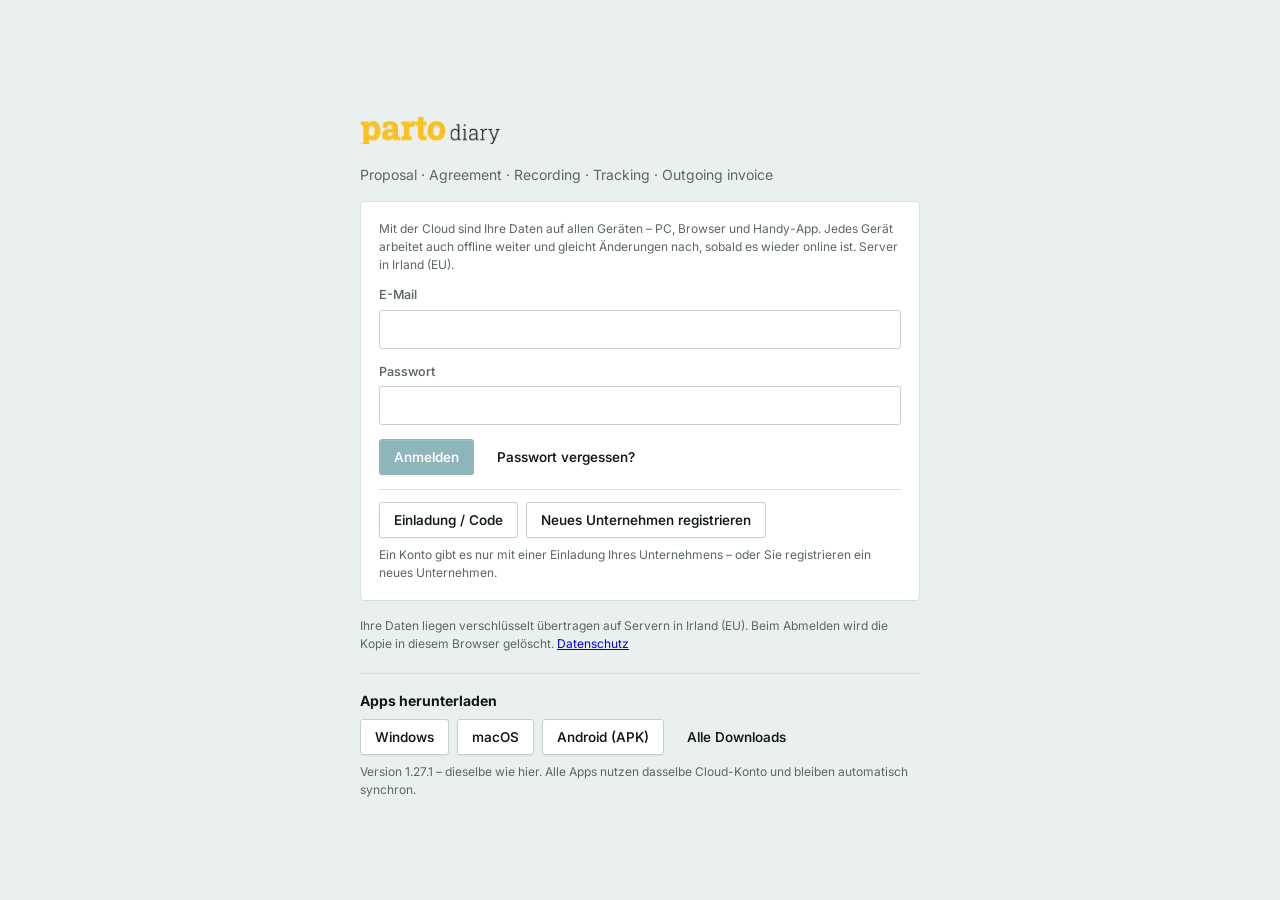
==== commit 915e2b18: "Web build 4f017fd" ====
--- a/index.html
+++ b/index.html
@@ -9,10 +9,43 @@
     <link rel="icon" href="/favicon-32.png" sizes="32x32" type="image/png" />
     <link rel="apple-touch-icon" href="/apple-touch-icon.png" />
     <meta name="theme-color" content="#1F6F78" />
-    <script type="module" crossorigin src="/assets/index-B3NQlEtT.js"></script>
-    <link rel="stylesheet" crossorigin href="/assets/index-DDMNwvSe.css">
+    <!-- The loading sign (src/ui/DiaryLoader.tsx). Kept here so it shows before the script bundle and styles.css arrive. -->
+    <style>
+      .diary-loader { display: flex; flex-direction: column; align-items: center; gap: 10px; padding: 12px 0; color: var(--ink-2, #5B6764); font: 500 13.5px/1.4 "Inter Variable", "Inter", "Segoe UI", system-ui, sans-serif; }
+      .diary-loader svg { width: 112px; height: auto; overflow: visible; }
+      .diary-loader.lg svg { width: 168px; }
+      .diary-loader.lg { gap: 14px; font-size: 14.5px; }
+      .diary-loader .dl-ink { fill: none; stroke: var(--accent, #1F6F78); stroke-width: 1.7; stroke-linecap: round; stroke-linejoin: round; stroke-dasharray: 100 102; stroke-dashoffset: 100; }
+      .diary-loader .dl-ink1 { animation: dl-ink1 2.6s linear infinite; }
+      .diary-loader .dl-ink2 { animation: dl-ink2 2.6s linear infinite; }
+      .diary-loader .dl-pen { animation: dl-pen 2.6s linear infinite; }
+      .diary-loader .dl-pen-hand { animation: dl-hand .26s ease-in-out infinite alternate; }
+      .diary-loader .dl-nib { fill: var(--ink, #101917); }
+      .diary-loader .dl-barrel { fill: var(--ink, #101917); }
+      .diary-loader .dl-band { fill: #F2B200; }
+      @keyframes dl-ink1 { 0% { stroke-dashoffset: 100; opacity: 1; } 40% { stroke-dashoffset: 0; } 88% { opacity: 1; } 97%, 100% { stroke-dashoffset: 0; opacity: 0; } }
+      @keyframes dl-ink2 { 0%, 47% { stroke-dashoffset: 100; opacity: 1; } 80% { stroke-dashoffset: 0; } 88% { opacity: 1; } 97%, 100% { stroke-dashoffset: 0; opacity: 0; } }
+      @keyframes dl-pen {
+        0% { transform: translate(28px, 28px); } 40% { transform: translate(96px, 27px); }
+        43% { transform: translate(62px, 22px); } 47% { transform: translate(28px, 44px); }
+        80% { transform: translate(71px, 44px); } 88% { transform: translate(84px, 34px); }
+        100% { transform: translate(28px, 28px); }
+      }
+      @keyframes dl-hand { from { transform: translateY(-1.2px); } to { transform: translateY(1.2px); } }
+      @media (prefers-reduced-motion: reduce) {
+        .diary-loader .dl-ink1, .diary-loader .dl-ink2, .diary-loader .dl-pen-hand { animation: none; stroke-dashoffset: 0; }
+        .diary-loader .dl-pen { animation: none; transform: translate(71px, 44px); }
+        .diary-loader svg { animation: dl-breathe 1.6s ease-in-out infinite alternate; }
+        @keyframes dl-breathe { from { opacity: .45; } to { opacity: 1; } }
+      }
+      #root > .boot { min-height: 100vh; display: grid; place-items: center; background: #F4F6F5; }
+      @media (prefers-color-scheme: dark) { #root > .boot { background: #0D1312; } #root > .boot .dl-ink { stroke: #55B4BC; } #root > .boot .dl-nib, #root > .boot .dl-barrel { fill: #E8EFED; } }
+    </style>
+    <script type="module" crossorigin src="/assets/index-De8BhylY.js"></script>
+    <link rel="stylesheet" crossorigin href="/assets/index-Dr2prv-P.css">
   </head>
   <body>
-    <div id="root"></div>
+    <!-- Static copy of <DiaryLoader size="lg" /> while the scripts load; React replaces it. -->
+    <div id="root"><div class="boot"><div class="diary-loader lg" role="status"><svg viewBox="20 -8 104 64" aria-hidden="true"><path class="dl-ink dl-ink1" pathLength="100" d="M28 28c4-8 8-8 8 0s4 6 8-2c3-6 7-6 6 2c-1 5 5 4 8-3c2-5 6-5 6 1c0 5 6 5 9-1c2-4 6-4 7 2c1 4 5 3 8-1s5 3 8-1" /><path class="dl-ink dl-ink2" pathLength="100" d="M28 44c3-7 7-7 7 0s5 5 8-2c2-5 6-5 6 1c0 5 5 5 8 0c2-4 6-4 6 1s4 4 7 0" /><g class="dl-pen"><g class="dl-pen-hand"><path class="dl-nib" d="M0 0L2.5-6L6.5-4Z" /><path class="dl-barrel" d="M2.5-6L17-33L21-31L6.5-4Z" /><path class="dl-band" d="M14.3-28L16.4-32L20.4-30L18.3-26Z" /></g></g></svg></div></div></div>
   </body>
 </html>
--- a/assets/index-Dr2prv-P.css
+++ b/assets/index-Dr2prv-P.css
@@ -0,0 +1 @@
+@font-face{font-family:IBM Plex Sans;font-style:normal;font-display:swap;font-weight:400;src:url(/assets/ibm-plex-sans-cyrillic-ext-400-normal-g30qAdWV.woff2) format("woff2"),url(/assets/ibm-plex-sans-cyrillic-ext-400-normal-Dsrv2Tcn.woff) format("woff");unicode-range:U+0460-052F,U+1C80-1C8A,U+20B4,U+2DE0-2DFF,U+A640-A69F,U+FE2E-FE2F}@font-face{font-family:IBM Plex Sans;font-style:normal;font-display:swap;font-weight:400;src:url(/assets/ibm-plex-sans-cyrillic-400-normal-DZqxrq2p.woff2) format("woff2"),url(/assets/ibm-plex-sans-cyrillic-400-normal-BTotfTJu.woff) format("woff");unicode-range:U+0301,U+0400-045F,U+0490-0491,U+04B0-04B1,U+2116}@font-face{font-family:IBM Plex Sans;font-style:normal;font-display:swap;font-weight:400;src:url(/assets/ibm-plex-sans-greek-400-normal-_efipK4i.woff2) format("woff2"),url(/assets/ibm-plex-sans-greek-400-normal-D9ESIMu3.woff) format("woff");unicode-range:U+0370-0377,U+037A-037F,U+0384-038A,U+038C,U+038E-03A1,U+03A3-03FF}@font-face{font-family:IBM Plex Sans;font-style:normal;font-display:swap;font-weight:400;src:url(/assets/ibm-plex-sans-vietnamese-400-normal-DG4YqDda.woff2) format("woff2"),url(/assets/ibm-plex-sans-vietnamese-400-normal-fK1oJ5dG.woff) format("woff");unicode-range:U+0102-0103,U+0110-0111,U+0128-0129,U+0168-0169,U+01A0-01A1,U+01AF-01B0,U+0300-0301,U+0303-0304,U+0308-0309,U+0323,U+0329,U+1EA0-1EF9,U+20AB}@font-face{font-family:IBM Plex Sans;font-style:normal;font-display:swap;font-weight:400;src:url(/assets/ibm-plex-sans-latin-ext-400-normal-C5H60-Va.woff2) format("woff2"),url(/assets/ibm-plex-sans-latin-ext-400-normal-RBey6euL.woff) format("woff");unicode-range:U+0100-02BA,U+02BD-02C5,U+02C7-02CC,U+02CE-02D7,U+02DD-02FF,U+0304,U+0308,U+0329,U+1D00-1DBF,U+1E00-1E9F,U+1EF2-1EFF,U+2020,U+20A0-20AB,U+20AD-20C0,U+2113,U+2C60-2C7F,U+A720-A7FF}@font-face{font-family:IBM Plex Sans;font-style:normal;font-display:swap;font-weight:400;src:url(/assets/ibm-plex-sans-latin-400-normal-CDDApCn2.woff2) format("woff2"),url(/assets/ibm-plex-sans-latin-400-normal-CYLoc0-x.woff) format("woff");unicode-range:U+0000-00FF,U+0131,U+0152-0153,U+02BB-02BC,U+02C6,U+02DA,U+02DC,U+0304,U+0308,U+0329,U+2000-206F,U+20AC,U+2122,U+2191,U+2193,U+2212,U+2215,U+FEFF,U+FFFD}@font-face{font-family:IBM Plex Sans;font-style:normal;font-display:swap;font-weight:500;src:url(/assets/ibm-plex-sans-cyrillic-ext-500-normal-Cs5J6C77.woff2) format("woff2"),url(/assets/ibm-plex-sans-cyrillic-ext-500-normal-DB5PtV2g.woff) format("woff");unicode-range:U+0460-052F,U+1C80-1C8A,U+20B4,U+2DE0-2DFF,U+A640-A69F,U+FE2E-FE2F}@font-face{font-family:IBM Plex Sans;font-style:normal;font-display:swap;font-weight:500;src:url(/assets/ibm-plex-sans-cyrillic-500-normal-CocWQlwt.woff2) format("woff2"),url(/assets/ibm-plex-sans-cyrillic-500-normal-ByOcLdNv.woff) format("woff");unicode-range:U+0301,U+0400-045F,U+0490-0491,U+04B0-04B1,U+2116}@font-face{font-family:IBM Plex Sans;font-style:normal;font-display:swap;font-weight:500;src:url(/assets/ibm-plex-sans-greek-500-normal-JMMifIXV.woff2) format("woff2"),url(/assets/ibm-plex-sans-greek-500-normal-CuWXN6rf.woff) format("woff");unicode-range:U+0370-0377,U+037A-037F,U+0384-038A,U+038C,U+038E-03A1,U+03A3-03FF}@font-face{font-family:IBM Plex Sans;font-style:normal;font-display:swap;font-weight:500;src:url(/assets/ibm-plex-sans-vietnamese-500-normal-e4dixQRQ.woff2) format("woff2"),url(/assets/ibm-plex-sans-vietnamese-500-normal-BEb3_waV.woff) format("woff");unicode-range:U+0102-0103,U+0110-0111,U+0128-0129,U+0168-0169,U+01A0-01A1,U+01AF-01B0,U+0300-0301,U+0303-0304,U+0308-0309,U+0323,U+0329,U+1EA0-1EF9,U+20AB}@font-face{font-family:IBM Plex Sans;font-style:normal;font-display:swap;font-weight:500;src:url(/assets/ibm-plex-sans-latin-ext-500-normal-DakdToA3.woff2) format("woff2"),url(/assets/ibm-plex-sans-latin-ext-500-normal-D0aIdm-b.woff) format("woff");unicode-range:U+0100-02BA,U+02BD-02C5,U+02C7-02CC,U+02CE-02D7,U+02DD-02FF,U+0304,U+0308,U+0329,U+1D00-1DBF,U+1E00-1E9F,U+1EF2-1EFF,U+2020,U+20A0-20AB,U+20AD-20C0,U+2113,U+2C60-2C7F,U+A720-A7FF}@font-face{font-family:IBM Plex Sans;font-style:normal;font-display:swap;font-weight:500;src:url(/assets/ibm-plex-sans-latin-500-normal-6ng42L7E.woff2) format("woff2"),url(/assets/ibm-plex-sans-latin-500-normal-BgVn5rGT.woff) format("woff");unicode-range:U+0000-00FF,U+0131,U+0152-0153,U+02BB-02BC,U+02C6,U+02DA,U+02DC,U+0304,U+0308,U+0329,U+2000-206F,U+20AC,U+2122,U+2191,U+2193,U+2212,U+2215,U+FEFF,U+FFFD}@font-face{font-family:IBM Plex Sans;font-style:normal;font-display:swap;font-weight:600;src:url(/assets/ibm-plex-sans-cyrillic-ext-600-normal-DUMzJB7m.woff2) format("woff2"),url(/assets/ibm-plex-sans-cyrillic-ext-600-normal-Bz0x94Yp.woff) format("woff");unicode-range:U+0460-052F,U+1C80-1C8A,U+20B4,U+2DE0-2DFF,U+A640-A69F,U+FE2E-FE2F}@font-face{font-family:IBM Plex Sans;font-style:normal;font-display:swap;font-weight:600;src:url(/assets/ibm-plex-sans-cyrillic-600-normal-71GNu3SW.woff2) format("woff2"),url(/assets/ibm-plex-sans-cyrillic-600-normal-BGq0mW3O.woff) format("woff");unicode-range:U+0301,U+0400-045F,U+0490-0491,U+04B0-04B1,U+2116}@font-face{font-family:IBM Plex Sans;font-style:normal;font-display:swap;font-weight:600;src:url(/assets/ibm-plex-sans-greek-600-normal-DzTrcv_p.woff2) format("woff2"),url(/assets/ibm-plex-sans-greek-600-normal-D-CqTdkO.woff) format("woff");unicode-range:U+0370-0377,U+037A-037F,U+0384-038A,U+038C,U+038E-03A1,U+03A3-03FF}@font-face{font-family:IBM Plex Sans;font-style:normal;font-display:swap;font-weight:600;src:url(/assets/ibm-plex-sans-vietnamese-600-normal-DpPYBSTl.woff2) format("woff2"),url(/assets/ibm-plex-sans-vietnamese-600-normal-DgdngZtN.woff) format("woff");unicode-range:U+0102-0103,U+0110-0111,U+0128-0129,U+0168-0169,U+01A0-01A1,U+01AF-01B0,U+0300-0301,U+0303-0304,U+0308-0309,U+0323,U+0329,U+1EA0-1EF9,U+20AB}@font-face{font-family:IBM Plex Sans;font-style:normal;font-display:swap;font-weight:600;src:url(/assets/ibm-plex-sans-latin-ext-600-normal-DOrvGEcy.woff2) format("woff2"),url(/assets/ibm-plex-sans-latin-ext-600-normal-DIrixKbi.woff) format("woff");unicode-range:U+0100-02BA,U+02BD-02C5,U+02C7-02CC,U+02CE-02D7,U+02DD-02FF,U+0304,U+0308,U+0329,U+1D00-1DBF,U+1E00-1E9F,U+1EF2-1EFF,U+2020,U+20A0-20AB,U+20AD-20C0,U+2113,U+2C60-2C7F,U+A720-A7FF}@font-face{font-family:IBM Plex Sans;font-style:normal;font-display:swap;font-weight:600;src:url(/assets/ibm-plex-sans-latin-600-normal-CuJfVYMP.woff2) format("woff2"),url(/assets/ibm-plex-sans-latin-600-normal-Cu4Hd6ag.woff) format("woff");unicode-range:U+0000-00FF,U+0131,U+0152-0153,U+02BB-02BC,U+02C6,U+02DA,U+02DC,U+0304,U+0308,U+0329,U+2000-206F,U+20AC,U+2122,U+2191,U+2193,U+2212,U+2215,U+FEFF,U+FFFD}@font-face{font-family:IBM Plex Mono;font-style:normal;font-display:swap;font-weight:400;src:url(/assets/ibm-plex-mono-cyrillic-ext-400-normal-xuaO2J-f.woff2) format("woff2"),url(/assets/ibm-plex-mono-cyrillic-ext-400-normal-DMdlQ8Kv.woff) format("woff");unicode-range:U+0460-052F,U+1C80-1C8A,U+20B4,U+2DE0-2DFF,U+A640-A69F,U+FE2E-FE2F}@font-face{font-family:IBM Plex Mono;font-style:normal;font-display:swap;font-weight:400;src:url(/assets/ibm-plex-mono-cyrillic-400-normal-BSMlKf0J.woff2) format("woff2"),url(/assets/ibm-plex-mono-cyrillic-400-normal-CEL4l2ZJ.woff) format("woff");unicode-range:U+0301,U+0400-045F,U+0490-0491,U+04B0-04B1,U+2116}@font-face{font-family:IBM Plex Mono;font-style:normal;font-display:swap;font-weight:400;src:url(/assets/ibm-plex-mono-vietnamese-400-normal-BulugwFq.woff2) format("woff2"),url(/assets/ibm-plex-mono-vietnamese-400-normal-DDuiU_S-.woff) format("woff");unicode-range:U+0102-0103,U+0110-0111,U+0128-0129,U+0168-0169,U+01A0-01A1,U+01AF-01B0,U+0300-0301,U+0303-0304,U+0308-0309,U+0323,U+0329,U+1EA0-1EF9,U+20AB}@font-face{font-family:IBM Plex Mono;font-style:normal;font-display:swap;font-weight:400;src:url(/assets/ibm-plex-mono-latin-ext-400-normal-BmRBH3aV.woff2) format("woff2"),url(/assets/ibm-plex-mono-latin-ext-400-normal-D3D2R8hC.woff) format("woff");unicode-range:U+0100-02BA,U+02BD-02C5,U+02C7-02CC,U+02CE-02D7,U+02DD-02FF,U+0304,U+0308,U+0329,U+1D00-1DBF,U+1E00-1E9F,U+1EF2-1EFF,U+2020,U+20A0-20AB,U+20AD-20C0,U+2113,U+2C60-2C7F,U+A720-A7FF}@font-face{font-family:IBM Plex Mono;font-style:normal;font-display:swap;font-weight:400;src:url(/assets/ibm-plex-mono-latin-400-normal-DMJ8VG8y.woff2) format("woff2"),url(/assets/ibm-plex-mono-latin-400-normal-CvHOgSBP.woff) format("woff");unicode-range:U+0000-00FF,U+0131,U+0152-0153,U+02BB-02BC,U+02C6,U+02DA,U+02DC,U+0304,U+0308,U+0329,U+2000-206F,U+20AC,U+2122,U+2191,U+2193,U+2212,U+2215,U+FEFF,U+FFFD}@font-face{font-family:Inter Variable;font-style:normal;font-display:swap;font-weight:100 900;src:url(/assets/inter-cyrillic-ext-wght-normal-B2xhLi22.woff2) format("woff2-variations");unicode-range:U+0460-052F,U+1C80-1C8A,U+20B4,U+2DE0-2DFF,U+A640-A69F,U+FE2E-FE2F}@font-face{font-family:Inter Variable;font-style:normal;font-display:swap;font-weight:100 900;src:url(/assets/inter-cyrillic-wght-normal-CMZtQduZ.woff2) format("woff2-variations");unicode-range:U+0301,U+0400-045F,U+0490-0491,U+04B0-04B1,U+2116}@font-face{font-family:Inter Variable;font-style:normal;font-display:swap;font-weight:100 900;src:url(/assets/inter-greek-ext-wght-normal-CGAr0uHJ.woff2) format("woff2-variations");unicode-range:U+1F00-1FFF}@font-face{font-family:Inter Variable;font-style:normal;font-display:swap;font-weight:100 900;src:url(/assets/inter-greek-wght-normal-CaVNZxsx.woff2) format("woff2-variations");unicode-range:U+0370-0377,U+037A-037F,U+0384-038A,U+038C,U+038E-03A1,U+03A3-03FF}@font-face{font-family:Inter Variable;font-style:normal;font-display:swap;font-weight:100 900;src:url(/assets/inter-vietnamese-wght-normal-CBcvBZtf.woff2) format("woff2-variations");unicode-range:U+0102-0103,U+0110-0111,U+0128-0129,U+0168-0169,U+01A0-01A1,U+01AF-01B0,U+0300-0301,U+0303-0304,U+0308-0309,U+0323,U+0329,U+1EA0-1EF9,U+20AB}@font-face{font-family:Inter Variable;font-style:normal;font-display:swap;font-weight:100 900;src:url(/assets/inter-latin-ext-wght-normal-CFHvXkgd.woff2) format("woff2-variations");unicode-range:U+0100-02BA,U+02BD-02C5,U+02C7-02CC,U+02CE-02D7,U+02DD-02FF,U+0304,U+0308,U+0329,U+1D00-1DBF,U+1E00-1E9F,U+1EF2-1EFF,U+2020,U+20A0-20AB,U+20AD-20C0,U+2113,U+2C60-2C7F,U+A720-A7FF}@font-face{font-family:Inter Variable;font-style:normal;font-display:swap;font-weight:100 900;src:url(/assets/inter-latin-wght-normal-C2S99t-D.woff2) format("woff2-variations");unicode-range:U+0000-00FF,U+0131,U+0152-0153,U+02BB-02BC,U+02C6,U+02DA,U+02DC,U+0304,U+0308,U+0329,U+2000-206F,U+20AC,U+2122,U+2191,U+2193,U+2212,U+2215,U+FEFF,U+FFFD}:root{--bg: #F4F6F5;--surface: #FFFFFF;--surface-2: #F0F3F2;--ink: #101917;--ink-2: #5B6764;--line: #E2E7E5;--line-strong: #CFD7D4;--accent: #1F6F78;--accent-ink: #FFFFFF;--accent-soft: #E2EFF0;--good: #23784A;--good-soft: #E0F1E7;--warn: #8F5F10;--warn-soft: #FAEED8;--bad: #B23B33;--bad-soft: #FBE4E1;--side-bg: #0F1D1C;--side-ink: #C3D1CE;--side-ink-2: #81938F;--side-hover: rgba(255,255,255,.06);--side-active: rgba(255,255,255,.11);--side-line: rgba(255,255,255,.08);--shadow-1: 0 1px 2px rgba(16,25,23,.04), 0 1px 3px rgba(16,25,23,.06);--shadow-2: 0 12px 32px rgba(16,25,23,.14), 0 2px 8px rgba(16,25,23,.08);--f-display: "Inter Variable", "Inter", "Segoe UI", system-ui, sans-serif;--f-body: "Inter Variable", "Inter", "Segoe UI", system-ui, sans-serif;--f-mono: "IBM Plex Mono", ui-monospace, "Cascadia Mono", Consolas, monospace;--r-lg: 4px;--r: 4px;--r-ctl: 3px;--r-sm: 2px;--r-pill: 2px;--r-pic: 3px;color-scheme:light}@media(prefers-color-scheme:dark){:root:not([data-theme=light]){--bg: #0D1312;--surface: #151D1C;--surface-2: #1B2523;--ink: #E8EFED;--ink-2: #9AA9A5;--line: #26312F;--line-strong: #35423F;--accent: #55B4BC;--accent-ink: #0B1819;--accent-soft: #1A3436;--good: #64C08A;--good-soft: #17352A;--warn: #E2AA50;--warn-soft: #3A2E17;--bad: #E57A6E;--bad-soft: #3D221F;--side-bg: #0A100F;--shadow-1: 0 1px 2px rgba(0,0,0,.3);--shadow-2: 0 12px 32px rgba(0,0,0,.5);color-scheme:dark}}:root[data-theme=dark]{--bg: #0D1312;--surface: #151D1C;--surface-2: #1B2523;--ink: #E8EFED;--ink-2: #9AA9A5;--line: #26312F;--line-strong: #35423F;--accent: #55B4BC;--accent-ink: #0B1819;--accent-soft: #1A3436;--good: #64C08A;--good-soft: #17352A;--warn: #E2AA50;--warn-soft: #3A2E17;--bad: #E57A6E;--bad-soft: #3D221F;--side-bg: #0A100F;--shadow-1: 0 1px 2px rgba(0,0,0,.3);--shadow-2: 0 12px 32px rgba(0,0,0,.5);color-scheme:dark}*{box-sizing:border-box}html,body,#root{height:100%;margin:0}body{background:var(--bg);color:var(--ink);font-family:var(--f-body);font-size:14px;line-height:1.5;-webkit-font-smoothing:antialiased;font-feature-settings:"cv11","ss03"}h1,h2,h3{font-family:var(--f-display);font-weight:650;margin:0;letter-spacing:-.015em}h1{font-size:26px;letter-spacing:-.025em;font-weight:700}h2{font-size:16px}h3{font-size:14px}button,input,select,textarea{font:inherit;color:inherit}:focus-visible{outline:2px solid var(--accent);outline-offset:2px}.num{font-variant-numeric:tabular-nums;font-feature-settings:"tnum","cv11","ss03";letter-spacing:-.005em}.muted{color:var(--ink-2)}[hidden]{display:none!important}.shell{display:grid;grid-template-columns:236px minmax(0,1fr);height:100%}.side{background:var(--side-bg);color:var(--side-ink);border-right:1px solid var(--side-line);padding:20px 14px 14px;display:flex;flex-direction:column;gap:2px;overflow-y:auto}.brand{display:flex;align-items:center;gap:11px;padding:2px 8px 22px}.brand b{font-family:var(--f-display);font-size:15px;font-weight:650;color:var(--side-strong, #fff);letter-spacing:-.01em}.brand small{display:block;color:var(--side-ink-2);font-size:11.5px;margin-top:1px}.mark{width:32px;height:32px;border-radius:var(--r-ctl);background:var(--accent);display:grid;place-items:center;color:var(--accent-ink);font-family:var(--f-display);font-weight:600;flex:none;overflow:hidden;box-shadow:inset 0 0 0 1px #ffffff14}.mark svg{display:block}.nav{border:0;background:none;text-align:left;padding:9px 11px;border-radius:var(--r-ctl);cursor:pointer;display:flex;gap:11px;align-items:center;color:var(--side-ink);font-weight:500;font-size:13.5px;transition:background .12s,color .12s;position:relative}.nav svg{width:18px;height:18px;flex:none;opacity:.9;color:var(--ac, currentColor)}.nav:hover{background:var(--side-hover);color:var(--side-strong, #fff)}.nav[aria-current=page]{background:var(--side-active);color:var(--side-active-ink, #fff);font-weight:600}.nav[aria-current=page] svg{opacity:1;color:var(--ac, var(--side-mark, #fff))}.nav[aria-current=page]:before{content:"";position:absolute;left:-14px;top:8px;bottom:8px;width:3px;border-radius:0 3px 3px 0;background:var(--side-mark, #fff)}.side .grow{flex:1}.side .foot{font-size:12px;color:var(--side-ink-2);padding:12px 10px 4px;border-top:1px solid var(--side-line);display:flex;flex-direction:column;gap:8px}.side .foot .btn.ghost{color:var(--side-ink)}.side .foot .btn:not(.ghost){background:var(--side-hover);border-color:var(--side-line);color:var(--side-strong, #fff);box-shadow:none}main{padding:28px 36px 48px;overflow-y:auto;min-width:0;display:flex;flex-direction:column;gap:20px}main>*{flex-shrink:0}.head{display:flex;flex-wrap:wrap;gap:12px;align-items:flex-end;justify-content:space-between;padding-bottom:4px}.sub{color:var(--ink-2);margin-top:4px;font-size:13.5px}.actions{display:flex;flex-wrap:wrap;gap:8px;align-items:center}.btn{border:1px solid var(--line-strong);background:var(--surface);min-height:36px;padding:0 14px;border-radius:var(--r-ctl);cursor:pointer;display:inline-flex;align-items:center;gap:7px;font-weight:550;font-size:13.5px;white-space:nowrap;box-shadow:0 1px 2px #1019170d;transition:background .12s,border-color .12s,filter .12s}.btn:hover{background:var(--surface-2);border-color:var(--line-strong)}.btn.primary{background:var(--accent);border-color:var(--accent);color:var(--accent-ink);box-shadow:0 1px 2px #1019171f,inset 0 1px #ffffff1f}.btn.primary:hover{filter:brightness(1.08);background:var(--accent)}.btn.danger{color:var(--bad)}.btn.ghost{border-color:transparent;background:none;box-shadow:none}.btn.ghost:hover{background:var(--surface-2)}.btn svg{width:16px;height:16px;flex:none}.btn[disabled]{opacity:.5;cursor:not-allowed;filter:none}.panel{border:1px solid var(--line);border-radius:var(--r);background:var(--surface);box-shadow:var(--shadow-1)}.panel.tablewrap{overflow:auto}.panel>.ph{display:flex;justify-content:space-between;align-items:center;gap:10px;padding:14px 18px;border-bottom:1px solid var(--line);flex-wrap:wrap}.panel>.pb{padding:18px}.tabs{display:flex;flex-wrap:wrap;gap:2px;border-bottom:1px solid var(--line)}.tabs button{border:0;background:none;padding:10px 14px;cursor:pointer;color:var(--ink-2);border-bottom:2px solid transparent;white-space:nowrap;font-weight:500;margin-bottom:-1px;transition:color .12s}.tabs button:hover{color:var(--ink)}.tabs button[aria-selected=true]{color:var(--ink);border-bottom-color:var(--accent);font-weight:600}.form{display:grid;grid-template-columns:repeat(2,minmax(0,1fr));gap:14px 16px;max-width:780px}.form .full{grid-column:1 / -1}.form .coderow{display:grid;grid-template-columns:90px minmax(0,1fr) minmax(0,1fr);gap:14px 16px}.field{display:flex;flex-direction:column;gap:5px;min-width:0}.field label{font-size:12.5px;color:var(--ink-2);font-weight:550}.field input,.field select{border:1px solid var(--line-strong);background:var(--surface);border-radius:var(--r-ctl);padding:8px 11px;min-height:38px;min-width:0;transition:border-color .12s,box-shadow .12s}.field input[aria-invalid=true]{border-color:var(--bad)}.field input[readonly]{background:var(--surface-2);cursor:default}input:focus,select:focus,textarea:focus{outline:none;border-color:var(--accent)!important;box-shadow:0 0 0 3px var(--accent-soft)}.hint{font-size:12px;color:var(--ink-2)}.hint.bad{color:var(--bad)}.hint.good{color:var(--good)}.check{display:flex;gap:8px;align-items:center}input[type=checkbox],input[type=radio]{accent-color:var(--accent)}table{width:100%;border-collapse:collapse}th{font-size:11px;text-transform:uppercase;letter-spacing:.06em;color:var(--ink-2);text-align:left;font-weight:600;padding:10px 12px;border-bottom:1px solid var(--line);background:var(--surface-2)}td{padding:10px 12px;border-bottom:1px solid var(--line)}tr:last-child td{border-bottom:0}td.r,th.r{text-align:right}.banner{display:flex;flex-wrap:wrap;gap:12px;align-items:center;justify-content:space-between;padding:12px 16px;border-radius:var(--r);background:var(--accent-soft);border:1px solid color-mix(in srgb,var(--accent) 18%,transparent)}.banner.warn{background:var(--warn-soft);border-color:color-mix(in srgb,var(--warn) 22%,transparent)}.empty{padding:48px 20px;text-align:center;color:var(--ink-2);display:flex;flex-direction:column;gap:8px;align-items:center}.toast{position:fixed;left:50%;transform:translate(-50%);bottom:24px;background:var(--ink);color:var(--bg);padding:11px 18px;border-radius:var(--r);z-index:60;font-weight:500;box-shadow:var(--shadow-2);display:flex;gap:12px;align-items:center}.overlay{position:fixed;top:0;right:0;bottom:0;left:0;background:#080e0d80;-webkit-backdrop-filter:blur(2px);backdrop-filter:blur(2px);display:grid;place-items:center;z-index:50;padding:16px}.dialog{background:var(--surface);border-radius:var(--r-lg);padding:24px;width:min(460px,100%);display:flex;flex-direction:column;gap:16px;box-shadow:var(--shadow-2);border:1px solid var(--line)}.lock{height:100%;display:grid;place-items:center;background:var(--bg);padding:16px}.lock .card{width:min(380px,100%);background:var(--surface);border:1px solid var(--line);border-radius:var(--r-lg);padding:30px;display:flex;flex-direction:column;gap:14px;box-shadow:var(--shadow-2)}.loading{height:100%;display:grid;place-items:center;color:var(--ink-2)}.pill{display:inline-flex;align-items:center;gap:4px;font-size:12px;font-weight:550;padding:2px 9px;border-radius:var(--r-pill);background:var(--surface-2);color:var(--ink-2);border:1px solid var(--line)}.field textarea{border:1px solid var(--line);background:var(--surface);border-radius:var(--r-ctl);padding:7px 9px;resize:vertical;min-height:60px}.form .sec{font-size:12px;text-transform:uppercase;letter-spacing:.06em;color:var(--ink-2);margin-top:8px;padding-top:12px;border-top:1px solid var(--line)}.form .sec:first-child{margin-top:0;padding-top:0;border-top:0}.toolbar{display:flex;flex-wrap:wrap;gap:10px 16px;align-items:center}.search{position:relative;flex:1 1 260px;max-width:420px}.search svg{position:absolute;left:10px;top:50%;width:16px;height:16px;transform:translateY(-50%);color:var(--ink-2);pointer-events:none}.search input{width:100%;border:1px solid var(--line);background:var(--surface);border-radius:var(--r-ctl);padding:8px 10px 8px 32px}.toolbar select{border:1px solid var(--line);background:var(--surface);border-radius:var(--r-ctl);padding:7px 9px;max-width:260px}.dialog.wide{width:min(720px,100%);max-height:calc(100vh - 32px);overflow-y:auto}.btn.danger-fill{background:var(--bad);border-color:var(--bad);color:#fff}.tablewrap{overflow-x:auto}tr.click{cursor:pointer}tr.click:hover td{background:var(--surface-2)}tr.click:focus-visible{outline:2px solid var(--accent);outline-offset:-2px}tr.dim td{color:var(--ink-2)}td .sub2{display:block;font-size:12px;color:var(--ink-2)}.pill.good{background:var(--good-soft);color:var(--good)}.pill.warn{background:var(--warn-soft);color:var(--warn)}.pill.bad{background:var(--bad-soft);color:var(--bad)}.pill.accent{background:var(--accent-soft);color:var(--accent)}.dot{display:inline-block;width:10px;height:10px;border-radius:var(--r-sm);margin-right:8px;vertical-align:-1px}.swatches{display:flex;gap:6px;flex-wrap:wrap;padding:4px 0}.swatches button{width:26px;height:26px;border-radius:var(--r-ctl);border:2px solid transparent;cursor:pointer}.swatches button[aria-pressed=true]{border-color:var(--ink);box-shadow:inset 0 0 0 2px var(--surface)}.timeline{list-style:none;margin:0;padding:0}.timeline li{display:grid;grid-template-columns:24px minmax(0,1fr) auto;gap:10px;padding:10px 14px;border-bottom:1px solid var(--line);align-items:start}.timeline li:last-child{border-bottom:0}.timeline .meta{font-size:12px;color:var(--ink-2)}.timeline .done .subj{text-decoration:line-through;color:var(--ink-2)}.timeline .subj{font-weight:500;cursor:pointer;background:none;border:0;padding:0;text-align:left}.quick{display:grid;grid-template-columns:140px 130px minmax(0,1fr) 150px auto;gap:8px;align-items:end;padding:12px 14px;border-bottom:1px solid var(--line)}.quick.plog{grid-template-columns:140px minmax(0,1fr) 200px 150px auto}.quick.plog.note{grid-template-columns:140px minmax(0,1fr) auto}.quick textarea{border:1px solid var(--line);background:var(--surface);border-radius:var(--r-ctl);padding:7px 9px;min-width:0;width:100%;resize:vertical;font:inherit}.quick input,.quick select{border:1px solid var(--line);background:var(--surface);border-radius:var(--r-ctl);padding:7px 9px;min-width:0;width:100%}.stats{display:grid;grid-template-columns:repeat(auto-fit,minmax(180px,1fr));gap:16px}.stats b{font-family:var(--f-display);font-size:22px;font-weight:600;display:block}.snippet{font-family:var(--f-mono);font-size:12px;background:var(--surface-2);border-radius:var(--r-ctl);padding:10px;word-break:break-all;-webkit-user-select:all;user-select:all}.issues{max-height:180px;overflow-y:auto;font-size:12px;margin:0;padding-left:18px;color:var(--ink-2)}@media(max-width:760px){.quick,.quick.plog,.quick.plog.note{grid-template-columns:1fr 1fr}.form .coderow{grid-template-columns:90px minmax(0,1fr)}.form .coderow>:last-child{grid-column:1 / -1}.quick .grow2{grid-column:1 / -1}.hide-sm{display:none}}@media(max-width:760px){.shell{grid-template-columns:minmax(0,1fr)}.side{display:none}main{padding:16px}.form{grid-template-columns:minmax(0,1fr)}}.qe{display:grid;grid-template-columns:150px 82px 82px 76px minmax(200px,1.2fr) minmax(160px,2fr) auto;gap:8px;align-items:end;padding:14px}.qe.with-place{grid-template-columns:150px 78px 78px 70px minmax(180px,1.2fr) minmax(140px,2fr) 70px 60px auto}.qe input,.entries input,.picker input{border:1px solid var(--line);background:var(--surface);border-radius:var(--r-ctl);padding:7px 9px;min-width:0;width:100%}.qe input:disabled{background:var(--surface-2)}.qe input[aria-invalid=true],.entries input[aria-invalid=true],.picker input[aria-invalid=true]{border-color:var(--bad)}.qe-foot{display:flex;flex-wrap:wrap;gap:10px;align-items:center;justify-content:space-between;padding:0 14px 12px;min-height:36px}.picker{position:relative}.picker input{padding-left:26px}.picker-dot{position:absolute;left:10px;top:50%;transform:translateY(-50%);margin:0}.picker:not(:has(.picker-dot)) input{padding-left:9px}.picker-list{position:absolute;z-index:40;left:0;right:0;top:calc(100% + 4px);min-width:320px;max-height:300px;overflow-y:auto;margin:0;padding:4px;list-style:none;background:var(--surface);border:1px solid var(--line);border-radius:var(--r);box-shadow:0 10px 30px #00000024}.picker-list li{padding:7px 9px;border-radius:var(--r-sm);cursor:pointer;white-space:nowrap;overflow:hidden;text-overflow:ellipsis;font-size:13px}.picker-list li.hi{background:var(--accent-soft)}.picker-list .picker-empty{cursor:default}.timer{display:flex;flex-wrap:wrap;gap:10px;align-items:center;background:var(--accent-soft);border-radius:var(--r-ctl);padding:4px 4px 4px 12px}.pulse{width:9px;height:9px;border-radius:50%;background:var(--bad);animation:pulse 1.4s ease-in-out infinite}@keyframes pulse{50%{opacity:.25}}@media(prefers-reduced-motion:reduce){.pulse{animation:none}}.toast{display:flex;align-items:center;gap:14px}.toast-action{background:none;border:0;color:var(--accent-soft);font-weight:600;cursor:pointer;text-decoration:underline;padding:0}.entries td{vertical-align:middle}.entries .desc{width:40%}.entries tr.locked td{color:var(--ink-2);cursor:default}.entries tr.editing td{background:var(--accent-soft);padding:6px 4px}.entries tr.editing-msg td{background:var(--accent-soft);padding-top:0}.entries .icons{white-space:nowrap}.entries .sel{width:28px;padding-right:0}.entries .sel input,.dayhead-in>input[type=checkbox]{width:16px;height:16px;margin:0;accent-color:var(--accent);cursor:pointer}.selbar{position:sticky;top:0;z-index:3;display:flex;flex-wrap:wrap;gap:10px;align-items:center;padding:10px 14px;margin-bottom:10px;border-radius:var(--r);background:var(--accent-soft)}.selbar .grow{flex:1}.selbar input[type=date]{width:auto}.entries .icons>*{margin-right:4px}.ico.warn{color:var(--warn)}.dayhead td{background:var(--surface-2);padding:6px 10px}.dayhead-in{display:flex;align-items:center;gap:12px}.dayhead-in .grow{flex:1}.btn.sm{padding:3px 8px;font-size:13px}.rowacts{white-space:nowrap;width:1%;text-align:right;padding-left:6px;padding-right:6px}.btn.icon{padding:0;width:30px;min-height:30px;justify-content:center}.rowacts .btn.icon{width:28px;min-height:28px}:where(.panel.tablewrap) th{hyphens:auto;-webkit-hyphens:auto}:where(.panel.tablewrap) th,:where(.panel.tablewrap) td{padding-left:10px;padding-right:10px}.btn.icon:disabled{opacity:.3}td.pick,th.pick{width:1%;padding-right:0}td.pick input,th.pick input{margin:0}.sm-date{width:auto!important;margin-right:6px}.nowrap{white-space:nowrap}.seg{display:inline-flex;border:1px solid var(--line);border-radius:var(--r-ctl);overflow:hidden;background:var(--surface)}.seg button{border:0;background:none;padding:7px 12px;cursor:pointer;color:var(--ink-2);border-right:1px solid var(--line);white-space:nowrap}.seg button:last-child{border-right:0}.seg button[aria-pressed=true]{background:var(--accent-soft);color:var(--ink);font-weight:500}.week td.weekend,.week th:nth-child(7),.week th:nth-child(8){background:var(--surface-2)}.week tfoot td{border-top:1px solid var(--line);border-bottom:0}.week .neg{color:var(--warn)}.week .pos{color:var(--good)}.progress-wrap{display:flex;align-items:center;gap:10px;font-size:13px;color:var(--ink-2)}.progress{width:160px;height:8px;border-radius:var(--r-pill);background:var(--surface-2);overflow:hidden}.progress span{display:block;height:100%;background:var(--accent);border-radius:var(--r-pill)}.budget{display:flex;align-items:center;gap:8px;font-size:12px;color:var(--ink-2)}.budget .bar{flex:1;height:7px;border-radius:var(--r-pill);background:var(--surface-2);overflow:hidden;min-width:60px}.budget .bar span{display:block;height:100%;border-radius:var(--r-pill);background:var(--good)}.budget .bar.warn span{background:var(--warn)}.budget .bar.over span{background:var(--bad)}.budget-left{white-space:nowrap}.budget-left.over{color:var(--bad);font-weight:600}.btn.stat{display:block;text-align:left;padding:0}@media(max-width:1100px){.qe,.qe.with-place{grid-template-columns:repeat(4,minmax(0,1fr))}.qe .qe-project,.qe .qe-desc{grid-column:span 2}}@media(max-width:760px){.qe,.qe.with-place{grid-template-columns:1fr 1fr}.qe .qe-project,.qe .qe-desc,.qe .qe-save{grid-column:1 / -1}}th .sub2{display:block;font-weight:400;text-transform:none;letter-spacing:0;font-size:11px}.devcode{font-size:30px;letter-spacing:.18em;font-weight:600;padding:10px 14px;background:var(--surface-2);border-radius:var(--r);text-align:center;-webkit-user-select:all;user-select:all}.ruletest{flex:1 1 280px;max-width:460px;border:1px solid var(--line);background:var(--surface);border-radius:var(--r-ctl);padding:7px 9px}tr.hit td{background:var(--accent-soft)}.review td{vertical-align:middle}.head .actions .progress-wrap{margin-right:6px}.runbar{display:flex;flex-direction:column;gap:12px}.runfields{display:grid;grid-template-columns:repeat(5,minmax(0,1fr));gap:10px}.runfields input,.runfields select{border:1px solid var(--line);background:var(--surface);border-radius:var(--r-ctl);padding:7px 9px;min-width:0;width:100%}.proposal.off{opacity:.55}.proposal-title{font-family:var(--f-display);font-size:15px}.proposal tfoot td{border-top:1px solid var(--line);border-bottom:0;padding:6px 10px}.warnings{display:flex;flex-wrap:wrap;gap:6px;border-top:1px solid var(--line)}.runfoot{position:sticky;bottom:-40px;display:flex;gap:12px;align-items:center;justify-content:space-between;padding:12px 14px;background:var(--surface);border:1px solid var(--line);border-radius:var(--r);box-shadow:0 -4px 18px #0000000f}.created{border-color:var(--good)}.designer{display:grid;grid-template-columns:minmax(0,1fr) minmax(360px,1fr);gap:16px;align-items:start}.designer-form{display:flex;flex-direction:column;gap:16px;min-width:0}.designer-preview{position:sticky;top:0;display:flex;flex-direction:column;gap:6px}.designer-preview iframe{width:100%;aspect-ratio:210 / 297;border:1px solid var(--line);border-radius:var(--r-ctl);background:#fff}.designer.free{grid-template-columns:minmax(300px,.75fr) minmax(480px,1.25fr)}.designer.free .designer-preview{position:static}.fd{display:flex;flex-direction:column;gap:10px}.fd-bar{display:flex;flex-wrap:wrap;gap:2px}.fd-bar .btn{min-width:32px;font-size:15px}.fd-page{position:relative;outline:none;-webkit-user-select:none;user-select:none;touch-action:none;aspect-ratio:210 / 297}.fd-page:focus-visible{box-shadow:0 0 0 2px var(--accent);border-radius:var(--r-ctl)}.fd-page .pdfcanvas{display:block}.fd-overlay{position:absolute;top:0;right:0;bottom:0;left:0;pointer-events:none;overflow:hidden}.fd-margin{position:absolute;top:0;bottom:0;border-left:1px dashed rgba(0,120,255,.18);border-right:1px dashed rgba(0,120,255,.18)}.fd-frame{position:absolute;pointer-events:auto;cursor:move;border:1px dashed rgba(0,120,255,.35);border-radius:2px}.fd-frame.flow{border-color:#00a07866}.fd-frame:hover{background:#0078ff0d}.fd-frame.on{border:1.5px solid rgb(0,120,255);background:#0078ff0f;z-index:2}.fd-tag{position:absolute;left:-1px;top:-15px;font-size:10px;line-height:14px;padding:0 4px;white-space:nowrap;color:#fff;background:#0078ff;border-radius:2px;display:none}.fd-frame.flow .fd-tag{background:#008c69}.fd-frame:hover .fd-tag,.fd-frame.on .fd-tag{display:block}.fd-handle{position:absolute;background:#fff;border:1.5px solid rgb(0,120,255);border-radius:2px}.fd-handle.w{right:-5px;top:50%;width:8px;height:16px;margin-top:-8px;cursor:ew-resize}.fd-handle.h{bottom:-5px;left:50%;width:16px;height:8px;margin-left:-8px;cursor:ns-resize}.fd-guide{position:absolute;background:#ff008c;z-index:3}.fd-guide.v{top:0;bottom:0;width:1px}.fd-guide.hz{left:0;right:0;height:1px}.fd-list{display:flex;flex-direction:column;gap:2px}.fd-list label{display:flex;align-items:center;gap:6px}.fd-list label.on .btn{font-weight:600}.fd-list .muted{margin-left:auto;font-size:12px}.designer-save{position:sticky;bottom:-40px;padding:10px 0;background:var(--bg)}.drop{border:1.5px dashed var(--line);border-radius:var(--r);padding:12px;display:flex;align-items:center;gap:14px;justify-content:space-between;min-height:76px;background:var(--surface)}.drop.over,.drop:focus-visible{border-color:var(--accent);background:var(--accent-soft)}.drop img{max-height:60px;max-width:220px;object-fit:contain;background:repeating-conic-gradient(#f2f2f2 0,#f2f2f2 25%,#fff 0,#fff 50%) 0 0 / 12px 12px}.colorpick{width:34px;height:28px;padding:0;border:1px solid var(--line);border-radius:var(--r-ctl);background:none}.text-box{gap:6px}.text-box textarea,.text-block textarea{width:100%;font:inherit;font-size:14px;white-space:pre-wrap;-moz-tab-size:4;tab-size:4;resize:vertical;border:1px solid var(--line);border-radius:var(--r-ctl);padding:8px 10px;background:var(--surface);min-height:44px}.text-head{font-size:13px;font-weight:600;color:var(--ink)}.text-box.off textarea,.text-block.off textarea{opacity:.5;background:var(--surface-2)}.text-sub{margin:10px 0 0;font-size:15px}.text-block{display:flex;flex-direction:column;gap:8px;padding:12px;border:1px solid var(--line);border-radius:var(--r-ctl);background:var(--surface-2)}.text-block-head{display:flex;flex-wrap:wrap;gap:8px;align-items:center}.text-block-head .text-name{flex:1 1 160px;min-width:0}.text-block-head select,.text-block-head input{border:1px solid var(--line);border-radius:var(--r-ctl);padding:6px 8px;background:var(--surface);font:inherit;font-size:13px}.text-block-actions{display:flex;gap:2px;margin-left:auto}.imp-current{display:flex;flex-direction:column;gap:4px;align-items:flex-start}.imp-result{display:grid;grid-template-columns:minmax(0,1fr) minmax(0,1fr);gap:16px;align-items:start}.imp-page{position:relative;width:100%;border:1px solid var(--line);border-radius:var(--r-ctl);overflow:hidden;background:#fff}.imp-page img{position:absolute;top:0;right:0;bottom:0;left:0;width:100%;height:100%;display:block}.imp-reg{position:absolute;border:1.5px solid var(--imp, #475569);background:color-mix(in srgb,var(--imp, #475569) 8%,transparent);border-radius:2px}.imp-logo{--imp: #c2410c}.imp-sender{--imp: #7c3aed}.imp-recipient{--imp: #0369a1}.imp-meta{--imp: #0f766e}.imp-title{--imp: #be185d}.imp-intro{--imp: #4d7c0f}.imp-table{--imp: #b45309}.imp-totals{--imp: #1d4ed8}.imp-closing{--imp: #6d28d9}.imp-footer{--imp: #475569}.imp-other{--imp: #dc2626}.imp-side{display:flex;flex-direction:column;gap:8px;min-width:0}.imp-file{font-weight:600;overflow:hidden;text-overflow:ellipsis;white-space:nowrap}.imp-found{list-style:none;margin:0;padding:0;display:grid;grid-template-columns:1fr 1fr;gap:3px 12px;font-size:13px}.imp-found li{display:flex;align-items:center;gap:6px;color:var(--ink-2)}.imp-found li:before{content:"–";width:14px;text-align:center}.imp-found li.ok{color:var(--ink)}.imp-found li.ok:before{content:"✓";color:var(--good, #1f7a4a);font-weight:700}.imp-swatches{display:flex;flex-wrap:wrap;gap:4px 14px;font-size:13px}.imp-swatches i{display:inline-block;width:12px;height:12px;border-radius:3px;margin-right:5px;vertical-align:-1px;border:1px solid var(--line)}@media(max-width:760px){.imp-result{grid-template-columns:minmax(0,1fr)}}.imp-preview{display:flex;flex-direction:column;gap:8px;align-items:flex-start;min-width:0}.imp-zoom{display:block;width:100%;padding:0;border:0;background:none;cursor:zoom-in;border-radius:var(--r-ctl)}.imp-zoom:focus-visible{outline:2px solid var(--accent);outline-offset:2px}.dialog.wide:has(.area-editor){width:min(1400px,100%)}.area-editor{display:grid;grid-template-columns:minmax(0,1fr) 280px;gap:18px;align-items:start}.area-stage{display:flex;justify-content:center;min-width:0}.imp-page.big{width:auto;height:calc(100vh - 210px);max-width:100%;touch-action:none;-webkit-user-select:none;user-select:none}.imp-page.big.drawing{cursor:crosshair}.imp-page.big .imp-reg{cursor:move;border-width:2px}.imp-page.big .imp-reg.sel{box-shadow:0 0 0 2px var(--surface),0 0 0 4px var(--imp);background:color-mix(in srgb,var(--imp, #475569) 16%,transparent)}.imp-tag{position:absolute;left:-2px;bottom:100%;font:600 10px/1.4 var(--font, sans-serif);color:#fff;background:var(--imp);padding:0 4px;border-radius:2px 2px 0 0;white-space:nowrap;pointer-events:none}.imp-h{position:absolute;width:10px;height:10px;background:#fff;border:2px solid var(--imp);border-radius:2px}.imp-h.nw{left:-6px;top:-6px;cursor:nwse-resize}.imp-h.se{right:-6px;bottom:-6px;cursor:nwse-resize}.imp-h.ne{right:-6px;top:-6px;cursor:nesw-resize}.imp-h.sw{left:-6px;bottom:-6px;cursor:nesw-resize}.imp-ignore{--imp: #9aa3a1}.imp-pageno{--imp: #0e7490}.imp-page.big .imp-reg.imp-ignore{background:repeating-linear-gradient(45deg,rgba(154,163,161,.18) 0 6px,transparent 6px 12px)}.area-side{display:flex;flex-direction:column;gap:12px;min-width:0}.area-sel{display:flex;flex-direction:column;gap:8px;padding:12px;border:1px solid var(--line);border-radius:var(--r-ctl);background:var(--surface-2)}.area-list{list-style:none;margin:0;padding:0;display:flex;flex-direction:column;gap:2px;max-height:40vh;overflow-y:auto}.area-list button{width:100%;text-align:left;border:0;background:none;padding:4px 6px;border-radius:var(--r-sm, 6px);cursor:pointer;font:inherit;font-size:13px;color:var(--ink);display:flex;align-items:center;gap:8px}.area-list button:hover,.area-list button.on{background:var(--surface-2)}.area-list i{width:10px;height:10px;border-radius:2px;background:var(--imp);flex:none}@media(max-width:900px){.area-editor{grid-template-columns:minmax(0,1fr)}.imp-page.big{height:auto;width:100%}}@media(max-width:1100px){.designer,.designer.free{grid-template-columns:minmax(0,1fr)}.designer-preview{position:static}.runfields{grid-template-columns:repeat(2,minmax(0,1fr))}}.swatches .btn{width:auto;height:auto;border:1px solid var(--line);margin-left:6px}.pdfcanvas{width:100%;border:1px solid var(--line);border-radius:var(--r-ctl);background:#fff;box-shadow:0 2px 10px #0000000f}.picker-role{color:var(--accent);font-weight:600}.rateadd{display:flex;flex-wrap:wrap;gap:8px;align-items:center;border-top:1px solid var(--line)}.rateadd input{border:1px solid var(--line);background:var(--surface);border-radius:var(--r-ctl);padding:6px 8px;width:140px}.qt-overlay{align-items:start;padding-top:6vh}.qt{background:var(--surface);border-radius:var(--r-lg);width:min(560px,100%);max-height:86vh;display:flex;flex-direction:column;gap:10px;padding:18px;box-shadow:0 20px 60px #00000040}.qt-head{display:flex;justify-content:space-between;align-items:center}.qt-search,.qt-desc{border:1px solid var(--line);background:var(--surface);border-radius:var(--r);padding:12px 14px;font-size:16px;width:100%}.qt-desc{padding:9px 14px;font-size:14px}.qt-list{overflow-y:auto;display:flex;flex-direction:column;margin:0 -6px}.qt-sec{font-size:11px;text-transform:uppercase;letter-spacing:.06em;color:var(--ink-2);padding:10px 12px 4px}.qt-row{display:grid;grid-template-columns:14px minmax(0,1fr) auto 28px;gap:10px;align-items:center;text-align:left;border:0;background:none;padding:13px 12px;border-radius:var(--r);cursor:pointer;font-size:15px;min-height:52px}.qt-row:hover,.qt-row:focus-visible{background:var(--accent-soft)}.qt-main{overflow:hidden;text-overflow:ellipsis;white-space:nowrap}.qt-main .qt-role{display:table;margin:3px 0 0}.qt-role{display:inline-block;margin-left:8px;font-size:12px;font-weight:600;color:var(--accent);background:var(--accent-soft);border-radius:var(--r-pill);padding:1px 8px}.qt-go{color:var(--accent);font-size:14px}.qt-running{display:flex;flex-direction:column;align-items:center;gap:10px;padding:18px 6px;text-align:center}.qt-clock{font-size:52px;font-weight:600;letter-spacing:.02em}.activity-prompt{display:flex;flex-wrap:wrap;gap:8px;align-items:center;width:100%}.activity-prompt .hint{flex-basis:100%}.activity-prompt input{flex:1 1 180px;min-width:0}.qt-stop{font-size:18px;padding:14px 40px;border-radius:var(--r)}@media(max-width:760px){.qt-overlay{padding:0;align-items:stretch}.qt{border-radius:0;max-height:none;height:100%;width:100%}}.stack{display:flex;flex-direction:column;gap:16px}.folderline{display:flex;flex-wrap:wrap;align-items:center;gap:8px;font-size:12px}table.clickable tbody tr{cursor:pointer}table.clickable tbody tr:hover,table.clickable tbody tr:focus-visible{background:var(--surface-2);outline:none}.invhead{display:flex;flex-wrap:wrap;align-items:center;gap:8px 12px;font-size:13px}.linklike{border:0;background:none;padding:0;color:var(--accent);cursor:pointer;text-decoration:underline;font:inherit}dl.kv{display:grid;grid-template-columns:max-content 1fr;gap:4px 16px;margin:0;font-size:14px}dl.kv dt{color:var(--ink-2);font-size:13px}dl.kv dd{margin:0;min-width:0;overflow-wrap:anywhere}table.lines td,table.lines th{padding:6px 8px}table.lines tfoot td{border-bottom:0;padding-top:4px;padding-bottom:4px}.subpanel{border-top:1px solid var(--line);padding-top:12px;display:flex;flex-direction:column;gap:8px}.subpanel h3{margin:0;font-size:14px}.payrow{display:flex;flex-wrap:wrap;gap:10px;align-items:flex-end;margin-top:8px}.payrow .field{flex:1 1 140px;min-width:120px}.payrow>.btn{margin-bottom:1px}.notebox{display:flex;flex-direction:column;gap:6px;align-items:flex-start}.notebox .field{width:100%}ul.files{margin:0;padding-left:18px;font-size:13px}table.editlines input{width:100%;border:1px solid var(--line);border-radius:var(--r-sm);padding:5px 7px;background:var(--surface);font:inherit}table.editlines input.r{text-align:right}table.editlines td{vertical-align:top}.checks{display:flex;flex-wrap:wrap;gap:6px 18px;padding-top:4px}.calc{display:inline-block;padding:8px 10px;background:var(--accent-soft);border-radius:var(--r-ctl);font-size:14px}fieldset.form.plain{border:0;padding:0;margin:0;min-width:0}@media(max-width:760px){dl.kv{grid-template-columns:1fr;gap:0 0}dl.kv dt{margin-top:6px}.payrow .field{flex-basis:100%}}.dialog>*{flex-shrink:0}.kpis{display:grid;grid-template-columns:repeat(auto-fit,minmax(160px,1fr));gap:1px;background:var(--line);border:1px solid var(--line);border-radius:var(--r);overflow:hidden}.kpi{text-align:left;border:0;background:var(--surface);border-radius:0;padding:12px 14px;display:flex;flex-direction:column;gap:3px;cursor:pointer;font:inherit;color:inherit}.kpi:hover{background:var(--surface-2)}.kpi b{font-family:var(--f-display);font-size:21px;font-weight:600}.kpi .kpi-sub{font-size:12px;color:var(--ink-2)}.kpi.bad .kpi-sub{color:var(--bad)}.kpi.warn b{color:var(--warn)}table.report tr.grouprow td{background:var(--surface-2);font-weight:600;font-size:13px;padding-top:6px;padding-bottom:6px}table.report tfoot td{border-top:2px solid var(--line);border-bottom:0}.chart{width:100%;height:auto;display:block}.chart .axis{stroke:var(--line)}.chart .bar.cur{fill:var(--accent)}.chart .bar.prev{fill:none;stroke:var(--ink-2);stroke-dasharray:3 2;opacity:.6}.chart .lbl{font-size:11px;fill:var(--ink-2)}.chartlegend{display:flex;flex-wrap:wrap;gap:6px 22px;font-size:13px;margin-bottom:6px}.chartlegend .sw{display:inline-block;width:12px;height:12px;border-radius:var(--r-sm);margin-right:6px;vertical-align:-1px}.chartlegend .sw.cur{background:var(--accent)}.chartlegend .sw.prev{border:1.5px dashed var(--ink-2)}.toolbar input[type=date]{border:1px solid var(--line);background:var(--surface);border-radius:var(--r-ctl);padding:6px 8px}.mapgrid{display:grid;grid-template-columns:repeat(auto-fill,minmax(200px,1fr));gap:10px 14px}.checkrow{display:flex;align-items:center;gap:8px}.checkrow .dot{width:10px;height:10px;border-radius:50%;flex:none}.checkrow .dot.ok{background:var(--good)}.checkrow .dot.bad{background:var(--bad)}.brand-word{display:block;width:auto;max-width:170px;object-fit:contain;margin-bottom:4px}.logo-parto img{display:block;object-fit:contain;border-radius:22%}.brand-logo{max-height:34px;max-width:150px;object-fit:contain;display:block}.brand.with-logo{flex-direction:column;align-items:flex-start;gap:6px}.themepreview{border:1px solid var(--line);border-radius:var(--r);overflow:hidden;display:grid;grid-template-columns:150px 1fr;min-height:150px}.themepreview .tp-side{background:var(--side-bg);padding:12px;display:flex;flex-direction:column;gap:6px}.themepreview .tp-nav{padding:6px 8px;border-radius:var(--r-sm);font-size:13px;color:var(--side-ink)}.themepreview .tp-nav.on{background:var(--side-active);color:var(--side-active-ink, #fff);box-shadow:inset 3px 0 0 var(--side-mark)}.themepreview .tp-main{padding:14px;display:flex;flex-direction:column;gap:10px;background:var(--bg)}.themepreview .tp-btn{align-self:flex-start;border-radius:var(--r-ctl);padding:7px 12px;font-weight:500}.themepreview .tp-pill{align-self:flex-start;border-radius:var(--r-pill);padding:2px 10px;font-size:12px}:root[data-theme=dark] .brand-logo{background:#fff;padding:4px 8px;border-radius:var(--r-sm)}@media(prefers-color-scheme:dark){:root:not([data-theme=light]) .brand-logo{background:#fff;padding:4px 8px;border-radius:var(--r-sm)}}.ovchoices{display:grid;grid-template-columns:repeat(2,minmax(0,1fr));gap:8px}.ovchoices .btn{display:flex;flex-direction:column;align-items:flex-start;text-align:left;gap:2px;padding:10px 12px;height:auto;white-space:normal}.ovchoices .btn span{font-size:12px;font-weight:400;opacity:.85}@media(max-width:760px){.ovchoices{grid-template-columns:1fr}}.hexinput{width:110px;font-family:var(--f-mono);text-transform:uppercase;border:1px solid var(--line);background:var(--surface);border-radius:var(--r-ctl);padding:6px 8px}.hexinput[aria-invalid=true]{border-color:var(--bad)}.week-submit{display:flex;flex-wrap:wrap;gap:10px;align-items:center;justify-content:space-between;padding:10px 12px;border-radius:var(--r);background:var(--accent-soft);font-weight:500}.week-submit.wait{background:var(--surface-2);color:var(--ink-2)}.week-submit.done{background:var(--good-soft);color:var(--good)}.week-note{color:var(--warn);font-size:13px;flex:1 1 100%}.appr-list{display:flex;flex-direction:column;gap:12px}.appr-empty{text-align:center;padding:40px 12px;color:var(--good);font-weight:500}.appr-card{border:1px solid var(--line);border-radius:var(--r-lg);background:var(--surface);overflow:hidden}.appr-head{width:100%;border:0;background:none;display:grid;grid-template-columns:auto minmax(0,1fr) auto auto;gap:12px;align-items:center;padding:14px;text-align:left;cursor:pointer}.appr-avatar{width:38px;height:38px;border-radius:var(--r-pic);background:var(--accent);color:var(--accent-ink);display:grid;place-items:center;font-family:var(--f-display);font-weight:600}.appr-who{display:flex;flex-direction:column;min-width:0}.appr-who .muted{font-size:12px}.appr-h{font-size:18px;font-weight:600}.appr-chev{color:var(--ink-2)}.appr-entries{border-top:1px solid var(--line);padding:6px 14px 10px;display:flex;flex-direction:column}.appr-entry{display:grid;grid-template-columns:auto auto minmax(0,1fr) auto;gap:10px;align-items:start;padding:8px 0;border-bottom:1px solid var(--line);font-size:13px;cursor:pointer}.appr-entry:last-of-type{border-bottom:0}.appr-date{font-size:12px;min-width:64px}.appr-what{display:flex;flex-direction:column;min-width:0}.appr-what b{white-space:nowrap;overflow:hidden;text-overflow:ellipsis}.appr-actions{display:grid;grid-template-columns:1fr 1.4fr;gap:10px;padding:0 14px 14px}.appr-actions .btn{justify-content:center;padding:11px;font-size:15px}.appr-return{padding:0 14px 14px;display:flex;flex-direction:column;gap:8px}.appr-return textarea{border:1px solid var(--line);border-radius:var(--r);padding:10px;background:var(--bg);font-size:15px}.appr-return .actions{justify-content:flex-end}.avatar{display:inline-block;object-fit:contain;background:#fff;border-radius:var(--r-sm);border:1px solid var(--line);flex:none;vertical-align:middle}.avatar.inline{margin-right:8px}.web-start{min-height:100%;display:flex;flex-direction:column;align-items:center;justify-content:center;gap:20px;padding:24px 16px;background:var(--bg)}.web-card{width:min(560px,100%);display:flex;flex-direction:column;gap:16px}.web-brand{display:flex;align-items:center;gap:14px}.web-brand img{height:44px;max-width:140px;object-fit:contain}.web-brand .mark{width:44px;height:44px;font-size:20px;border-radius:var(--r)}.web-brand h1{font-size:24px}.web-card .form{grid-template-columns:1fr}.menu{position:relative;display:inline-block}.menu-pop{position:absolute;right:0;top:calc(100% + 4px);z-index:30;min-width:220px;background:var(--surface);border:1px solid var(--line);border-radius:var(--r);box-shadow:0 8px 24px #0000001f;padding:4px;display:flex;flex-direction:column}.menu-item{border:0;background:none;text-align:left;padding:8px 10px;border-radius:var(--r-sm);cursor:pointer;white-space:nowrap}.menu-item:hover:not([disabled]){background:var(--surface-2)}.menu-item[disabled]{opacity:.45;cursor:not-allowed}.menu-item.danger{color:var(--bad)}.menu-pop,.tag-menu,.um-pop{max-width:calc(100vw - 16px)}@media(max-width:760px){.menu-pop{min-width:min(280px,calc(100vw - 16px))}.menu-item{white-space:normal;overflow-wrap:anywhere}}.xl-sum{display:grid;grid-template-columns:repeat(5,minmax(0,1fr));gap:8px;margin:8px 0}.xl-stat{border:1px solid var(--line);border-radius:var(--r-ctl);padding:8px 10px;display:flex;flex-direction:column;background:var(--surface)}.xl-stat b{font-size:20px}.xl-stat span{color:var(--ink-2);font-size:12px}.xl-stat.create b{color:var(--good)}.xl-stat.update b{color:var(--accent)}.xl-stat.error b{color:var(--bad)}.xl-stat.skip b{color:var(--warn)}tr.xl-err td:last-child{color:var(--bad)}.xl-grid{display:grid;grid-template-columns:repeat(auto-fill,minmax(220px,1fr));gap:10px}.xl-row{display:flex;align-items:center;justify-content:space-between;gap:8px;border:1px solid var(--line);border-radius:var(--r-ctl);padding:8px 10px}@media(max-width:720px){.xl-sum{grid-template-columns:repeat(3,minmax(0,1fr))}}.dl{display:flex;flex-direction:column;gap:8px}.dl-links{display:flex;flex-wrap:wrap;gap:8px}.dl-links a{text-decoration:none;color:inherit}.web-dl{border-top:1px solid var(--line);padding-top:16px}.sync-pill{border:0;background:var(--surface);color:var(--ink-2);border-radius:var(--r-pill);padding:4px 10px;font-size:12px;display:inline-flex;align-items:center;gap:6px;cursor:pointer;align-self:flex-start}.sync-pill i{width:7px;height:7px;border-radius:50%;background:var(--ink-2);flex:none}.sync-pill.idle i{background:var(--good)}.sync-pill.error i{background:var(--bad)}.sync-pill.offline i{background:var(--warn)}.sync-pill.syncing i{background:var(--accent);animation:sync-blink 1s infinite}@keyframes sync-blink{50%{opacity:.3}}.dl-side{text-decoration:none;color:var(--ink);justify-content:center;font-size:13px;padding:6px 10px}fieldset.plain{display:contents;border:0;margin:0;padding:0;min-width:0}fieldset.plain:disabled input,fieldset.plain:disabled select,fieldset.plain:disabled textarea{opacity:1;color:var(--ink);background:var(--surface-2);cursor:default}.rolegrid th.c,.rolegrid td.c{text-align:center;width:1%;white-space:nowrap;padding-left:14px;padding-right:14px}.rolegrid tr.group td{background:var(--surface-2);font-weight:600;font-size:12px;letter-spacing:.04em;text-transform:uppercase;color:var(--ink-2);padding-top:8px;padding-bottom:8px}.rolegrid td.perm{padding-left:22px}.rolegrid input[type=checkbox]{width:18px;height:18px;accent-color:var(--accent);cursor:pointer}.rolegrid input[type=checkbox]:disabled{cursor:default;opacity:.6}.rolehead{background:none;border:0;padding:0;font:inherit;font-weight:600;color:var(--ink);cursor:pointer;text-decoration:underline dotted;text-underline-offset:3px}.rolecount{display:block;font-size:11px;font-weight:400}.chips{display:flex;flex-wrap:wrap;gap:6px}.chip{border:1px solid var(--line);background:var(--surface);color:var(--ink-2);border-radius:var(--r-pill);padding:4px 10px;font:inherit;font-size:12px;cursor:pointer;min-height:28px}.chip[aria-pressed=true]{background:var(--accent-soft);border-color:var(--accent);color:var(--accent);font-weight:600}.chip:disabled{cursor:default;opacity:.55}.field textarea,.toolbar select,.search input,.quick input,.quick select,.toolbar input[type=date],.selbar input[type=date],.payrow input{border:1px solid var(--line-strong);border-radius:var(--r-ctl);background:var(--surface);min-height:38px;transition:border-color .12s,box-shadow .12s}.toolbar select,.toolbar input[type=date]{padding:7px 11px}.search input{padding-left:34px}.pill.good,.pill.warn,.pill.bad,.pill.accent{border-color:transparent}tr.click:hover td{background:color-mix(in srgb,var(--accent) 4%,var(--surface))}.stats b{font-size:24px;font-weight:700;letter-spacing:-.02em}.stats .hint{text-transform:uppercase;letter-spacing:.05em;font-size:11px;font-weight:600}.seg{box-shadow:0 1px 2px #1019170d}.signin-alt{display:flex;flex-wrap:wrap;gap:8px;align-items:center;padding-top:12px;border-top:1px solid var(--line)}.signin-alt .hint{flex-basis:100%}.report-builder{display:grid;grid-template-columns:240px minmax(0,1fr);gap:16px;align-items:start;margin-top:14px}.rb-side .pb{display:flex;flex-direction:column;gap:4px}.rb-side h4{margin:14px 0 4px;font-size:12px;text-transform:uppercase;letter-spacing:.06em;color:var(--ink-2)}.rb-item{text-align:left;border:0;background:none;padding:6px 8px;border-radius:var(--r-sm);cursor:pointer;color:var(--ink);font-size:13.5px}.rb-item:hover{background:var(--surface-2)}.rb-item.on{background:var(--accent-soft);font-weight:600}.rb-main{display:flex;flex-direction:column;gap:14px;min-width:0}.rb-form{display:flex;flex-direction:column;gap:12px}.rb-row{display:flex;flex-wrap:wrap;gap:8px;align-items:center}.rb-cap{font-size:12px;text-transform:uppercase;letter-spacing:.05em;color:var(--ink-2);min-width:120px}.rb-l{display:inline-flex;flex-direction:column;gap:3px;font-size:12px;color:var(--ink-2)}.rb-name{font-size:17px;font-weight:600;flex:1 1 260px;min-width:200px}.rb-chip{display:inline-flex;align-items:center;gap:4px;padding-right:4px}.rb-chip select{padding:2px 4px;font-size:12px;height:auto}.rb-x{border:0;background:none;cursor:pointer;color:inherit;opacity:.6;padding:0 3px;font-size:14px;line-height:1}.rb-x:hover{opacity:1}.rb-filter{display:inline-flex;flex-wrap:wrap;align-items:center;gap:6px;padding:4px 6px 4px 10px;border:1px solid var(--line);border-radius:var(--r-ctl);background:var(--surface-2);font-size:13px}.rb-filter select,.rb-filter input{font-size:13px;padding:3px 6px;height:auto}.rb-via{display:inline-flex;align-items:center;gap:4px;white-space:nowrap}.report-builder .rb-via input{min-height:0;width:auto;padding:0}.rb-actions{border-top:1px solid var(--line);padding-top:12px}.th-sort{border:0;background:none;padding:0;font:inherit;color:inherit;cursor:pointer;text-transform:inherit;letter-spacing:inherit}.report-chart .chart .grid{stroke:var(--line);stroke-dasharray:2 3}.report-chart .chart.pie{max-width:200px;margin:0 auto}.ms-comments{margin:0;padding:0;list-style:none;display:flex;flex-direction:column;gap:8px}.ms-comments li{padding-left:22px;position:relative;line-height:1.5}.ms-comments li:before{content:"";position:absolute;left:4px;top:.55em;width:9px;height:9px;border-radius:50%;background:var(--ink-2)}.ms-comments li.good:before{background:var(--good)}.ms-comments li.warn:before{background:var(--bad)}.ms-kpis{display:grid;grid-template-columns:repeat(auto-fill,minmax(190px,1fr));gap:12px}.ms-kpi{padding:14px 16px;display:flex;flex-direction:column;gap:4px;border-top:3px solid var(--k, var(--accent))}button.ms-kpi{text-align:left;font:inherit;color:inherit;cursor:pointer}button.ms-kpi:hover{background:var(--surface-2)}.ms-kpi .muted{font-size:12.5px}.ms-kpi b{font-size:21px}.ms-deltas{display:flex;gap:10px;font-size:12.5px;min-height:18px}.ms-d{color:var(--ink-2)}.ms-d.up{color:var(--good)}.ms-d.down{color:var(--bad)}.ms-d small{opacity:.7}.ms-grid{display:grid;grid-template-columns:repeat(auto-fill,minmax(300px,1fr));gap:12px}.ms-mini{margin-top:8px;width:100%}.ms-mini td{padding:5px 4px}.ms-pinned{display:grid;grid-template-columns:repeat(auto-fill,minmax(420px,1fr));gap:12px}@media(max-width:900px){.report-builder,.ms-pinned{grid-template-columns:1fr}.rb-cap{min-width:0;width:100%}}.report-builder select,.report-builder input:not([type=checkbox]):not([type=radio]){border:1px solid var(--line-strong);background:var(--surface);border-radius:var(--r-ctl);padding:6px 9px;min-height:34px;max-width:280px}.report-builder .rb-name{max-width:none!important;font-size:17px;font-weight:600}.report-builder .rb-chip select,.report-builder .rb-filter select,.report-builder .rb-filter input{min-height:28px;padding:3px 6px}.report-builder select[multiple]{min-height:0}.chart-units{margin-left:auto}.ms-edit{display:grid;grid-template-columns:minmax(0,2fr) minmax(0,1fr);gap:24px}.ms-edit-list{list-style:none;margin:8px 0;padding:0;display:grid;grid-template-columns:repeat(auto-fill,minmax(240px,1fr));gap:4px 16px}.ms-edit-list li{display:flex;align-items:center;justify-content:space-between;gap:8px;padding:3px 0;border-bottom:1px solid var(--line)}.ms-edit-list .rb-x:disabled{opacity:.2;cursor:default}@media(max-width:900px){.ms-edit{grid-template-columns:1fr}}.fold-head{display:flex;align-items:center;justify-content:space-between;gap:10px}.fold-btn{border:1px solid var(--line);background:var(--surface);color:var(--ink-2);width:26px;height:26px;border-radius:var(--r-ctl);cursor:pointer;font-size:17px;line-height:1;display:inline-flex;align-items:center;justify-content:center;flex:none}.fold-btn:hover{color:var(--ink);border-color:var(--line-strong)}.fold-body{margin-top:8px}.fold.closed .pb{padding-top:10px;padding-bottom:10px}.fold.bare>.fold-head{padding:0 4px 8px}.ms-edit{align-items:start}.ms-edit-list.one{grid-template-columns:1fr}fieldset{min-width:0}.banner.good{background:var(--good-soft);color:var(--good);border-color:transparent}table.audit td{font-size:13px;vertical-align:top}table.audit .audit-change{color:var(--ink-2);word-break:break-word}.shades{display:flex;border-radius:var(--r-ctl);overflow:hidden;border:1px solid var(--line);width:max-content}.shades button{width:34px;height:28px;border:0;cursor:pointer}.shades button[aria-pressed=true]{box-shadow:inset 0 0 0 2px var(--surface),inset 0 0 0 4px var(--ink)}.presets{display:grid;grid-template-columns:repeat(auto-fill,minmax(130px,1fr));gap:10px}.preset{border:1px solid var(--line);border-radius:var(--r);background:var(--surface);padding:0;cursor:pointer;overflow:hidden;text-align:left;font-weight:550;font-size:13px}.preset[aria-pressed=true]{outline:2px solid var(--accent);outline-offset:1px}.preset .pv{display:grid;grid-template-columns:30% 1fr;height:58px}.preset .pv i{display:block}.preset .pv span{display:flex;flex-direction:column;gap:5px;padding:9px 8px}.preset .pv em{display:block;height:8px;border-radius:var(--r-sm)}.preset .nm{display:block;padding:6px 9px;border-top:1px solid var(--line)}.seg-row{display:flex;flex-wrap:wrap;gap:6px}.seg-row button{border:1px solid var(--line-strong);background:var(--surface);border-radius:var(--r-ctl);padding:7px 12px;cursor:pointer;font-weight:550;font-size:13px}.seg-row button[aria-pressed=true]{background:var(--accent-soft);border-color:var(--accent);color:var(--accent)}.seg-row button small{display:block;font-weight:400;color:var(--ink-2);font-size:11.5px}.info-btn{width:22px;height:22px;border-radius:var(--r-pic);border:1.5px solid var(--accent);background:var(--surface);color:var(--accent);font:700 12px/1 Georgia,serif;font-style:italic;cursor:pointer;display:inline-flex;align-items:center;justify-content:center;flex:none;padding:0;vertical-align:middle}.info-btn:hover{background:var(--accent);color:var(--accent-ink)}.help{display:flex;flex-direction:column;gap:14px;max-width:620px}.help-intro{margin:0;color:var(--ink-2)}.help-sec h3{margin:0 0 6px;font-size:14px}.help ol{margin:0;padding-left:0;list-style:none;counter-reset:step;display:flex;flex-direction:column;gap:8px}.help ol li{counter-increment:step;position:relative;padding-left:34px;line-height:1.5}.help ol li:before{content:counter(step);position:absolute;left:0;top:0;width:23px;height:23px;border-radius:var(--r-pic);background:var(--accent-soft);color:var(--accent);font-weight:700;font-size:12.5px;display:grid;place-items:center}.help ol li .hint{display:block;margin-top:2px}.help-note{margin:0;padding:10px 12px;border-radius:var(--r-ctl);background:var(--warn-soft);color:var(--warn);font-size:13px}.btn-with-info{display:inline-flex;align-items:center;gap:6px}.env-ribbon{position:fixed;z-index:9999;top:14px;right:-34px;transform:rotate(45deg);background:#e8590c;color:#fff;font:800 12px/1 var(--f-body);letter-spacing:.12em;padding:6px 40px;box-shadow:0 2px 8px #00000040;pointer-events:none}.mig-step .mig-head{display:flex;align-items:center;gap:10px}.mig-no{width:26px;height:26px;border-radius:var(--r-pic);background:var(--accent-soft);color:var(--accent);font-weight:700;font-size:13px;display:grid;place-items:center;flex:none}.mig-step.done .mig-no{background:var(--good-soft);color:var(--good)}.mig-body{display:flex;flex-direction:column;gap:8px;margin:10px 0 0 36px}@media(max-width:700px){.mig-body{margin-left:0}}.switch-notice{position:fixed;z-index:9000;left:50%;bottom:24px;transform:translate(-50%);width:min(560px,calc(100vw - 32px));background:var(--surface);border:1px solid var(--line);border-left:4px solid var(--accent);border-radius:var(--r);box-shadow:var(--shadow-2);padding:14px 16px;display:flex;flex-direction:column;gap:6px}.switch-notice .btn{align-self:flex-end}.nav-badge{margin-left:auto;min-width:20px;height:20px;padding:0 6px;border-radius:var(--r-pill);background:var(--bad);color:#fff;font-size:11.5px;font-weight:700;display:inline-grid;place-items:center}.reminders .pill.bad{margin-right:4px}.reminder-history{display:flex;flex-direction:column;gap:4px;padding:10px 12px;border:1px solid var(--line);border-radius:var(--r)}table.units input{width:100%}.unit-list{display:flex;flex-direction:column;gap:10px}.unit-row{display:grid;grid-template-columns:110px 1fr 1fr 120px auto;gap:10px;align-items:end;padding-bottom:10px;border-bottom:1px solid var(--line)}.unit-row label{display:flex;flex-direction:column;gap:3px;font-size:12px;color:var(--ink-2);min-width:0}.unit-row input,.unit-row select{width:100%;min-width:0}.unit-actions{display:flex;gap:4px;align-items:center}.unit-row.vat-row{grid-template-columns:110px minmax(0,1fr) auto}@media(max-width:760px){.unit-row{grid-template-columns:1fr 1fr}.unit-actions{grid-column:1 / -1;justify-content:flex-end}}.dialog-head{display:flex;align-items:flex-start;justify-content:space-between;gap:12px}.dialog-head h2{margin:0}.dialog-close{border:0;background:none;font-size:26px;line-height:1;color:var(--ink-2);cursor:pointer;padding:0 4px;margin:-4px -6px 0 0;border-radius:var(--r-ctl);flex:none}.dialog-close:hover{background:var(--surface-2);color:var(--ink)}.ph-app .dialog-head{position:sticky;top:calc(-16px - env(safe-area-inset-top));background:var(--surface);margin:calc(-16px - env(safe-area-inset-top)) -16px 0;padding:calc(14px + env(safe-area-inset-top)) 16px 10px;border-bottom:1px solid var(--line);z-index:2}.ph-app .dialog-close{font-size:30px;padding:0 8px}button.brand{border:0;background:none;cursor:pointer;text-align:left;color:inherit;font:inherit;width:100%}.ph-home{display:flex;align-items:center;gap:10px;border:0;background:none;padding:0;color:inherit;font:inherit;cursor:pointer;min-width:0;flex:1;text-align:left}.logo-grid{display:grid;grid-template-columns:repeat(auto-fill,minmax(120px,1fr));gap:10px;margin-top:8px}.logo-cand{display:flex;align-items:center;justify-content:center;height:96px;padding:10px;border:1px solid var(--line);border-radius:var(--r);background:repeating-conic-gradient(#f2f4f5 0,#f2f4f5 25%,#fff 0,#fff 50%) 0 0 / 14px 14px;cursor:pointer}.logo-cand:hover,.logo-cand:focus-visible{border-color:var(--accent);box-shadow:0 0 0 2px color-mix(in srgb,var(--accent) 30%,transparent)}.logo-cand img{max-width:100%;max-height:100%;object-fit:contain}.people-pick{display:grid;grid-template-columns:repeat(auto-fill,minmax(180px,1fr));gap:6px 14px}.rt-tools{display:flex;flex-wrap:wrap;gap:4px;margin-bottom:4px}.ua-list{display:flex;flex-direction:column;border:1px solid var(--line);border-radius:var(--r);max-height:520px;overflow-y:auto}.ua-project{padding:10px 14px;border-top:1px solid var(--line);display:flex;flex-direction:column;gap:6px}.ua-project:first-child{border-top:0}.ua-head{display:flex;align-items:center;gap:4px;flex-wrap:wrap}.ua-roles{display:flex;flex-wrap:wrap;gap:4px 18px;padding-left:2px}.filecheck{border:1px solid var(--line);border-radius:var(--r);padding:10px 14px;display:flex;flex-direction:column;gap:6px;background:var(--surface)}.filecheck ul{margin:0;padding:0;list-style:none;display:flex;flex-direction:column;gap:5px;font-size:13px}.field .readonly{min-height:38px;display:flex;align-items:center;padding:0 11px;border:1px dashed var(--line-strong);border-radius:var(--r-ctl);color:var(--ink-2);background:var(--surface-2)}.req{color:var(--bad);font-weight:600}.rolegrid-wrap{max-height:calc(100vh - 230px);overflow:auto;border:1px solid var(--line);border-radius:var(--r)}.rolegrid thead th{position:sticky;top:0;z-index:3;box-shadow:inset 0 -1px 0 var(--line)}.rolegrid thead th:first-child,.rolegrid td.perm,.rolegrid tr.group td:first-child{position:sticky;left:0;z-index:2;background:var(--surface)}.rolegrid thead th:first-child{z-index:4;background:var(--surface-2)}.rolegrid tr.group td:first-child{background:var(--surface-2)}.ph-app .rolegrid-wrap{max-height:calc(100vh - var(--ph-tabs-h, 64px) - 180px)}.env-tag{display:inline-block;margin-left:6px;padding:1px 5px;border-radius:3px;background:#e8590c;color:#fff;font:800 10px/1.4 var(--f-body);letter-spacing:.08em;vertical-align:middle}.check-pop{list-style:none;margin:0;padding:0;display:flex;flex-direction:column;gap:10px;max-height:60vh;overflow-y:auto}.check-pop li{border:1px solid var(--line);border-radius:var(--r);padding:10px 12px;display:flex;flex-direction:column;gap:4px}.cp-head{display:flex;gap:8px;align-items:center;flex-wrap:wrap}.cp-ex{font-size:12px;word-break:break-word}main>.topbar{display:flex;justify-content:flex-end;margin:-6px 0 6px;min-height:36px}.usermenu{position:relative}.um-button{display:inline-flex;align-items:center;gap:8px;padding:4px 10px 4px 4px;border:1px solid var(--line);border-radius:999px;background:var(--surface);color:var(--ink);cursor:pointer;font:inherit}.um-button:hover{border-color:var(--line-strong)}.um-avatar{width:28px;height:28px;border-radius:50%;display:grid;place-items:center;background:var(--accent);color:var(--accent-ink);font-size:12px;font-weight:600;letter-spacing:.02em}img.um-avatar{object-fit:cover;padding:0}.acting-banner{background:var(--accent-soft);border:1.5px solid var(--accent)}.um-name{max-width:220px;overflow:hidden;text-overflow:ellipsis;white-space:nowrap;font-size:14px}.um-pop{position:absolute;right:0;top:calc(100% + 6px);z-index:60;width:300px;background:var(--surface);border:1px solid var(--line);border-radius:var(--r);box-shadow:0 10px 30px #0000001f;padding:6px 0}.um-who{padding:10px 16px;display:flex;flex-direction:column;gap:2px;border-bottom:1px solid var(--line)}.um-who .muted{font-size:13px;overflow:hidden;text-overflow:ellipsis}.um-sec{padding:10px 16px;border-bottom:1px solid var(--line);display:flex;flex-direction:column;gap:6px}.um-sec:last-child{border-bottom:0;padding-top:6px;padding-bottom:4px}.um-label{font-size:12px;color:var(--ink-2);text-transform:uppercase;letter-spacing:.04em}.um-item{text-align:left;background:none;border:0;padding:8px 0;font:inherit;color:var(--ink);cursor:pointer}.um-item:hover{color:var(--accent)}.um-item.danger{color:var(--bad, #b42318)}.sync-banner{margin-bottom:12px}@media(max-width:720px){.um-name{display:none}.um-button{padding-right:6px}}.um-pop .seg{display:flex}.um-pop .seg button{flex:1}.viewseg{margin-bottom:12px}.alloc{display:flex;flex-direction:column;gap:8px}.alloc-amt{width:110px;text-align:right}.alloc-sum{font-size:14px;color:var(--ink-2)}.alloc-sum.bad{color:var(--bad)}table.lines tr.dim td{color:var(--ink-3, var(--ink-2))}.viewseg{width:fit-content}th.sortable{cursor:pointer;-webkit-user-select:none;user-select:none}th.sortable:hover{color:var(--ink)}th.sort-asc:after,th.sort-desc:after{content:"";display:inline-block;margin-left:5px;vertical-align:1px;border:4px solid transparent}th.sort-asc:after{border-bottom:5px solid currentColor;border-top-width:0}th.sort-desc:after{border-top:5px solid currentColor;border-bottom-width:0}th.r.sort-asc:after,th.r.sort-desc:after{margin-left:4px}th .thsort{font:inherit;color:inherit;text-transform:inherit;letter-spacing:inherit;background:none;border:0;padding:0;cursor:pointer}th .thsort:hover{color:var(--ink)}th .thsort+.thsort{margin-left:10px;font-weight:500;opacity:.8}th .thsort.sort-asc:after,th .thsort.sort-desc:after{content:"";display:inline-block;margin-left:5px;vertical-align:1px;border:4px solid transparent}th .thsort.sort-asc:after{border-bottom:5px solid currentColor;border-top-width:0}th .thsort.sort-desc:after{border-top:5px solid currentColor;border-bottom-width:0}.back-btn{display:inline-flex;align-items:center;gap:6px;padding:8px 14px 8px 10px;font-size:15px;font-weight:600;flex-shrink:0}.back-btn svg{flex-shrink:0}.form-topsave{display:flex;justify-content:flex-end}@media(max-width:720px){.back-btn span{display:none}.back-btn{padding:8px}}.alloc-summary{position:sticky;top:0;z-index:2;display:grid;grid-template-columns:repeat(4,minmax(0,1fr));gap:1px;background:var(--line);border:1px solid var(--line);border-radius:var(--r);overflow:hidden}.alloc-summary>div{background:var(--surface);padding:10px 12px;display:flex;flex-direction:column;gap:2px}.alloc-summary span{font-size:12px;color:var(--ink-2)}.alloc-summary b{font-size:18px}.alloc-summary .alloc-chosen{background:var(--accent-soft)}.alloc-summary .ok b{color:var(--good)}.alloc-summary .warn{background:var(--warn-soft)}.alloc-summary .warn b{color:var(--warn)}.alloc-summary .bad{background:var(--bad-soft)}.alloc-summary .bad b{color:var(--bad)}@media(max-width:720px){.alloc-summary{grid-template-columns:repeat(2,minmax(0,1fr))}}.with-picker{position:relative;display:inline-block}.with-picker.compact{display:block;margin-top:4px}.with-btn{display:inline-flex;align-items:center;gap:6px}.with-btn.on{color:var(--accent);font-weight:600}.with-pop{position:absolute;z-index:40;left:0;top:calc(100% + 4px);min-width:260px;max-width:340px;max-height:320px;overflow-y:auto;background:var(--surface);border:1px solid var(--line);border-radius:var(--r);box-shadow:0 10px 30px #0000001f;padding:10px 12px;display:flex;flex-direction:column;gap:6px}.qe-foot{gap:12px}.mention-list{list-style:none;margin:0;padding:0}.mention-list li{display:flex;gap:12px;align-items:center;justify-content:space-between;padding:10px 16px;border-top:1px solid var(--line);flex-wrap:wrap}.mention-list li:first-child{border-top:0}.mention-what{display:flex;flex-direction:column;gap:2px;min-width:0}.ph-mentions{margin-bottom:12px}.field .ro{padding:8px 0;min-height:36px;display:block}.prof-h{font-size:14px;font-weight:650;margin:18px 0 6px}.prof-list{margin:0;padding-left:18px}.prof-list li{padding:2px 0}.prevnext{display:inline-flex;align-items:center;gap:4px;flex-shrink:0}.prevnext .btn{padding:9px;display:inline-flex}.prevnext .muted{font-size:13px;min-width:52px;text-align:center;white-space:nowrap}.dialog-head .prevnext{margin-left:auto}@media(max-width:720px){.prevnext .muted{display:none}}.viewbar{display:flex;flex-wrap:wrap;gap:8px;align-items:center;margin-left:auto}.colpick{list-style:none;margin:0;padding:0;display:flex;flex-direction:column;gap:2px;max-height:60vh;overflow:auto}.colpick li{display:flex;align-items:center;gap:4px;padding:2px 4px;border-radius:var(--r-sm)}.colpick li:hover{background:var(--surface-2)}.colpick li .check{flex:1}.tag-bar{display:flex;flex-wrap:wrap;gap:6px;align-items:flex-start;margin:-4px 0 12px;min-height:26px}.tag-row{display:inline-flex;gap:4px;margin-left:8px;vertical-align:middle}.tag-ribbon{--tag: var(--accent);position:relative;display:inline-flex;align-items:center;gap:4px;height:26px;padding:0 16px 0 10px;background:var(--tag);color:#fff;font-size:12.5px;font-weight:600;letter-spacing:.01em;line-height:1;white-space:nowrap;clip-path:polygon(0 0,100% 0,calc(100% - 8px) 50%,100% 100%,0 100%);border-radius:0 0 0 4px;box-shadow:inset 0 3px #0000002e}.tag-ribbon.sm{height:19px;padding:0 12px 0 7px;font-size:11px;clip-path:polygon(0 0,100% 0,calc(100% - 6px) 50%,100% 100%,0 100%);box-shadow:inset 0 2px #0000002e}.tag-ribbon .tag-name{max-width:180px;overflow:hidden;text-overflow:ellipsis}.tag-x{border:0;background:transparent;color:inherit;opacity:.75;font-size:14px;padding:0 0 0 2px;cursor:pointer;line-height:1}.tag-x:hover{opacity:1}.tag-more{font-size:11px;color:var(--ink-2);align-self:center}.tag-add{display:inline-flex;align-items:center;gap:5px;height:26px;border:0;background:var(--accent-soft);color:var(--accent);font-size:12.5px;font-weight:600;padding:0 16px 0 9px;cursor:pointer;border-radius:0 0 0 4px;clip-path:polygon(0 0,100% 0,calc(100% - 8px) 50%,100% 100%,0 100%);opacity:.8;transition:opacity .12s}.tag-add:hover,.tag-add:focus-visible{opacity:1}.tag-input{position:relative;display:inline-block}.tag-input input{height:26px;width:180px;font-size:13px;padding:2px 8px}.tag-menu{position:absolute;top:30px;left:0;z-index:20;min-width:220px;display:flex;flex-direction:column;padding:4px;background:var(--surface);border:1px solid var(--line);border-radius:var(--r-ctl);box-shadow:0 8px 24px #10191724}.tag-menu button{display:flex;justify-content:space-between;align-items:center;gap:8px;border:0;background:transparent;padding:5px 6px;border-radius:6px;text-align:left;cursor:pointer;color:var(--ink);font-size:13px}.tag-menu button[aria-selected=true],.tag-menu button:hover{background:var(--accent-soft)}.tag-pick{display:flex;flex-wrap:wrap;gap:10px 16px}.tag-pick .check{display:inline-flex;align-items:center;gap:6px}.selbar .tag-input input{background:var(--surface)}.swatch-sm{width:16px;height:16px;border-radius:4px;border:2px solid transparent;margin-right:3px;padding:0;cursor:pointer;vertical-align:middle}.swatch-sm[aria-pressed=true]{border-color:var(--ink)}.panel.drop-over{outline:2px dashed var(--accent);outline-offset:-4px}h2.sec{font-size:14px;font-weight:600;margin:18px 0 8px;color:var(--muted, inherit)}.tag-shelf{display:inline-flex;gap:4px;flex-wrap:wrap;align-items:center}.tag-shelf>span{cursor:grab}tr.tag-drop td{background:color-mix(in srgb,var(--accent) 14%,transparent)}.tag-open{display:inline-flex;align-items:center;gap:6px;border:0;background:transparent;padding:0;cursor:pointer}.tag-open .caret{width:10px;color:var(--ink-2);font-size:11px}tr.tag-objects>td{background:var(--surface-2, transparent)}.tag-groups{display:grid;grid-template-columns:repeat(auto-fill,minmax(240px,1fr));gap:12px 24px;padding:4px 0 8px 16px}.tag-groups h4{margin:0 0 4px;font-size:12px;text-transform:uppercase;letter-spacing:.04em;color:var(--ink-2)}.tag-groups ul{list-style:none;margin:0;padding:0;display:flex;flex-direction:column;gap:3px;font-size:13px}.linkish{border:0;background:transparent;padding:0;color:var(--accent);cursor:pointer;font:inherit;text-align:left}.linkish:hover{text-decoration:underline}.setup-filter{display:flex;align-items:center;gap:10px;justify-content:flex-end;margin:0 0 18px;flex-wrap:wrap}.setup-filter label{font-weight:600;color:var(--ink-2);font-size:13px}.setup-filter input{min-height:34px;width:min(300px,100%);padding:0 10px;border:1px solid var(--line-strong);border-radius:var(--r-ctl);background:var(--surface);color:var(--ink)}.setup-grid{display:grid;grid-template-columns:repeat(3,minmax(0,1fr));gap:8px 40px;align-items:start}.setup-col{display:flex;flex-direction:column;gap:22px;min-width:0}.setup-group h2{display:flex;align-items:center;gap:8px;margin:0 0 6px;padding-bottom:6px;border-bottom:1px solid var(--line);font-size:15px;font-weight:500;color:var(--ink)}.setup-group h2 svg{width:17px;height:17px;color:var(--ink-2);flex:none}.setup-group ul{list-style:none;margin:0;padding:0}.setup-group li{padding:3px 0;display:flex;flex-direction:column;gap:2px}.setup-link{border:0;background:none;padding:0;color:var(--accent);font:inherit;font-size:13.5px;text-align:left;cursor:pointer;align-self:flex-start}.setup-link:hover{text-decoration:underline}.setup-hits{font-size:12px;color:var(--ink);background:var(--accent-soft);border-radius:4px;padding:1px 6px;align-self:flex-start}.setup-back{margin-bottom:6px;padding-left:6px}@media(max-width:900px){.setup-grid{grid-template-columns:1fr}}.suggest{position:relative}.suggest-list{position:fixed;z-index:80;margin:0;padding:4px 0;list-style:none;max-height:320px;overflow:auto;background:var(--surface);border:1px solid var(--line-strong);border-radius:var(--r-ctl);box-shadow:var(--shadow-2)}.suggest-list li{display:flex;justify-content:space-between;align-items:baseline;gap:12px;padding:6px 10px;cursor:pointer}.suggest-list li.on{background:var(--accent-soft)}.suggest-list .suggest-head{cursor:default;font-size:11px;text-transform:uppercase;letter-spacing:.06em;color:var(--ink-2);padding:4px 10px}.suggest-text{display:flex;flex-direction:column;min-width:0}.suggest-text small{color:var(--ink-2);font-size:11.5px}.suggest-list .num{white-space:nowrap}.footer-cols{display:grid;grid-template-columns:repeat(3,1fr);gap:8px}.footer-cols textarea{width:100%;font:inherit;font-size:13px;white-space:pre;overflow-x:auto;resize:vertical;border:1px solid var(--line);border-radius:var(--r-ctl);padding:8px 10px;background:var(--surface)}@media(max-width:700px){.footer-cols{grid-template-columns:1fr}}.sig-edit{min-height:110px;max-height:340px;overflow:auto;padding:8px 10px;border:1px solid var(--line, #d6d6d6);border-radius:6px;background:#fff;color:#222;font:11pt/1.45 Calibri,Arial,Helvetica,sans-serif}.sig-edit:focus{outline:2px solid var(--accent, #1F6F78);outline-offset:1px}.sig-edit:empty:before{content:attr(data-placeholder);color:#888}.sig-edit img{max-width:100%}.avatar.round{border-radius:50%;object-fit:cover;margin-right:0}.field .fold-head{align-self:flex-start;display:inline-flex;align-items:baseline;gap:6px;border:0;background:none;padding:2px 0;margin:0;cursor:pointer;font:inherit;font-size:12.5px;font-weight:550;color:var(--ink-2);text-align:left}.field .fold-head:hover{color:var(--ink)}.field .fold-head .fold-chev{width:12px;font-size:11px}.field .fold-head .muted{font-weight:400}.field .currency-grid{display:grid;grid-template-columns:repeat(auto-fill,minmax(200px,1fr));gap:6px 14px}.field .currency-grid label.check{font-size:13.5px;color:var(--ink);font-weight:400;min-width:0}.field .currency-grid label.check .muted{overflow:hidden;text-overflow:ellipsis;white-space:nowrap}.field .currency-grid input[type=checkbox]{width:16px;height:16px;min-height:0;padding:0;margin:0;flex:none;cursor:pointer}.field .currency-grid input[type=checkbox]:disabled{cursor:default;opacity:.6}.fx-table{max-width:720px;margin-bottom:8px}.fx-calc{display:flex;flex-wrap:wrap;gap:10px;align-items:flex-end}.fx-calc .field{min-width:110px}.fx-calc .field>span{font-size:12.5px;color:var(--ink-2);font-weight:550}.fx-calc .field input:not([type=date]){width:140px}.fx-calc>.btn{min-height:38px}.fx-out{display:flex;flex-direction:column;gap:2px;padding-bottom:4px;min-width:200px}.fx-out b{font-size:18px}.cur-tag{margin-left:4px;font-size:11px;color:var(--ink-2);font-weight:500}.ph-app{height:100%;display:flex;flex-direction:column;background:var(--bg);--ring-bg: var(--surface-2);--ring-fg: var(--accent)}.ph-head{display:flex;align-items:center;gap:10px;padding:calc(10px + env(safe-area-inset-top)) 16px 10px;background:var(--surface);border-bottom:1px solid var(--line)}.ph-logo{height:28px;max-width:96px;object-fit:contain}.ph-title{font-family:var(--f-display);font-size:15px;flex:1;min-width:0;white-space:nowrap;overflow:hidden;text-overflow:ellipsis}.ph-sync{border:0;background:var(--surface-2);color:var(--ink-2);border-radius:var(--r-pill);padding:4px 10px;font-size:12px;display:inline-flex;align-items:center;gap:6px}.ph-sync i{width:7px;height:7px;border-radius:50%;background:var(--ink-2)}.ph-sync.idle i{background:var(--good)}.ph-sync.error i{background:var(--bad)}.ph-sync.offline i{background:var(--warn)}.ph-sync.syncing i{background:var(--accent);animation:ph-blink 1s infinite}.ph-main{flex:1;overflow-y:auto;padding:14px 16px 24px;-webkit-overflow-scrolling:touch;display:flex;flex-direction:column}.ph-main>*{flex-shrink:0}.ph-timer{flex:1 0 auto;display:flex;flex-direction:column}.ph-tabs{display:grid;grid-template-columns:repeat(3,1fr);background:var(--surface);border-top:1px solid var(--line);padding-bottom:env(safe-area-inset-bottom)}.ph-tabs button{border:0;background:none;padding:8px 0 10px;display:flex;flex-direction:column;align-items:center;gap:2px;font-size:12px;font-weight:500;color:var(--ink-2)}.ph-tabs button[aria-current=page]{color:var(--accent)}.ph-tab-icon{width:24px;height:24px}.ph-tabs button[aria-current=page] .ph-tab-icon{fill:var(--accent-soft)}.ph-empty{text-align:center;color:var(--ink-2);padding:28px 12px;display:flex;flex-direction:column;gap:12px;align-items:center}.ph-icon{border:0;background:var(--surface-2);width:40px;height:40px;border-radius:var(--r-pic);font-size:22px;line-height:1;display:grid;place-items:center;color:var(--ink)}.ph-score{display:flex;gap:16px;align-items:center;background:var(--surface);border:1px solid var(--line);border-radius:var(--r-lg);padding:14px;margin-bottom:14px}.ph-score.done{--ring-fg: var(--good);border-color:var(--good)}.ph-ring{position:relative;flex:none}.ph-ring svg{display:block}.ph-ring-in{position:absolute;top:0;right:0;bottom:0;left:0;display:flex;flex-direction:column;align-items:center;justify-content:center;text-align:center;line-height:1.15}.ph-ring-in b{font-size:20px}.ph-ring-in small{font-size:11px;color:var(--ink-2)}.ph-score-side{flex:1;min-width:0;display:flex;flex-direction:column;gap:10px}.ph-streak{font-family:var(--f-display);font-weight:600;font-size:15px;display:flex;gap:6px;align-items:center}.ph-streak span{font-size:20px;animation:ph-flicker 2.4s ease-in-out infinite;display:inline-block}.ph-streak.cold span{animation:none}.ph-week{display:grid;grid-template-columns:auto 1fr;gap:4px 10px;align-items:center;font-size:12px}.ph-week .num{grid-column:1 / -1;font-size:13px}.ph-bar{height:8px;border-radius:var(--r-pill);background:var(--surface-2);overflow:hidden}.ph-bar i{display:block;height:100%;border-radius:inherit;background:var(--accent);transition:width .6s ease}.ph-bar.light{background:var(--surface-2)}.ph-bar.light i{background:var(--accent)}.ph-goal{font-size:13px;font-weight:600;color:var(--good)}.ph-hint{font-size:13px;color:var(--ink-2);margin:2px 2px 10px}.ph-search{width:100%;border:1px solid var(--line);background:var(--surface);border-radius:var(--r-ctl);padding:11px 14px;font-size:16px;margin-bottom:10px}.ph-sec{font-size:12px;text-transform:uppercase;letter-spacing:.06em;color:var(--ink-2);margin:12px 2px 6px;min-height:1px}.ph-tiles{display:flex;flex-direction:column;background:var(--surface);border:1px solid var(--line);border-radius:var(--r);overflow:hidden}.ph-tile{display:flex;align-items:center;gap:12px;min-height:58px;padding:10px 14px;border:0;border-top:1px solid var(--line);background:none;color:var(--ink);text-align:left;cursor:pointer;font:inherit;transition:background .12s,opacity .2s;-webkit-tap-highlight-color:transparent}.ph-tile:first-child{border-top:0}.ph-tile:active{background:var(--surface-2)}.ph-tile-mark{flex:none;width:34px;height:34px;border-radius:var(--r-pic);background:var(--c);color:var(--ci);display:grid;place-items:center;font-size:11px;font-weight:600;letter-spacing:.02em}.ph-tile-text{flex:1;min-width:0;display:flex;flex-direction:column;gap:2px}.ph-tile-name{font-weight:500;font-size:15px;line-height:1.25;white-space:nowrap;overflow:hidden;text-overflow:ellipsis}.ph-tile-meta{font-size:12px;color:var(--ink-2);white-space:nowrap;overflow:hidden;text-overflow:ellipsis;display:flex;gap:6px;align-items:center}.ph-tile-play{flex:none;color:var(--accent)}.ph-tile.launch{background:var(--accent-soft)}.ph-tile.dim{opacity:.45}.ph-run{flex:1 0 auto;margin:-14px -16px -24px;padding:22px 20px 28px;background:var(--surface);color:var(--ink);border-top:4px solid var(--c);display:flex;flex-direction:column;align-items:center;gap:16px;--ring-bg: var(--surface-2);--ring-fg: var(--accent)}.ph-run-proj{text-align:center;display:flex;flex-direction:column;gap:2px}.ph-run-proj .num{color:var(--ink-2);font-weight:500}.ph-run-proj b{font-family:var(--f-display);font-size:22px;line-height:1.2}.ph-run-proj small{color:var(--ink-2)}.ph-clock{font-size:48px;font-weight:400;letter-spacing:-.02em}.ph-clock small{font-size:22px;color:var(--ink-2)}.ph-run .ph-ring-in small{color:inherit;opacity:.8;font-size:13px}.ph-run-day{width:100%;max-width:320px;display:flex;flex-direction:column;gap:6px;font-size:13px;text-align:center}.ph-run-desc{width:100%;max-width:360px;border:1px solid var(--line-strong);border-radius:var(--r-ctl);padding:12px 14px;font-size:16px;background:var(--surface);color:inherit}.ph-run-desc::placeholder{color:inherit;opacity:.7}.ph-run-need{color:inherit;font-weight:600;text-align:center;max-width:360px}.ph-run-desc[aria-invalid]{border-color:var(--bad);box-shadow:0 0 0 2px var(--bad-soft)}.ph-stop{width:100%;max-width:360px;border:0;border-radius:var(--r-ctl);padding:16px;font-size:18px;font-weight:600;font-family:var(--f-display);background:var(--accent);color:var(--accent-ink)}.ph-stop:active{filter:brightness(.92)}.ph-discard{border:0;background:none;color:inherit;opacity:.8;padding:8px 14px;border-radius:var(--r-pill);font-weight:500}.ph-discard.armed{background:var(--bad);color:#fff;opacity:1}.ph-burst{position:fixed;left:50%;top:38%;transform:translate(-50%,-50%);z-index:70;background:var(--surface);color:var(--ink);border-radius:var(--r-lg);padding:18px 26px;text-align:center;box-shadow:0 12px 40px #0000004d;display:flex;flex-direction:column;gap:6px;animation:ph-fade .3s ease 1.8s forwards;pointer-events:none;border:1px solid var(--line)}.ph-burst.goal{animation:ph-fade .3s ease 2.8s forwards}.ph-burst b{font-family:var(--f-display);font-size:20px;font-weight:600;color:var(--ink);white-space:nowrap}.ph-daybar{display:flex;align-items:center;justify-content:space-between;gap:10px}.ph-day{text-align:center;display:flex;flex-direction:column}.ph-day b{font-family:var(--f-display);font-size:17px}.ph-day span{font-size:12px;color:var(--ink-2)}.ph-daysum{display:flex;justify-content:center;align-items:center;gap:8px;margin:8px 0 12px;font-size:22px;font-weight:500;min-height:32px}.ph-calsync{display:flex;justify-content:center;margin:-6px 0 10px}.ph-calsync:empty{display:none}.ph-list{display:flex;flex-direction:column;gap:8px;padding-bottom:72px}.ph-entry{border:1px solid var(--line);background:var(--surface);border-radius:var(--r);padding:12px;display:grid;grid-template-columns:auto minmax(0,1fr) auto;gap:10px;align-items:start;text-align:left;box-shadow:inset 4px 0 0 var(--c)}.ph-entry-time{font-size:12px;color:var(--ink-2);padding-top:2px;min-width:76px}.ph-entry-main{display:flex;flex-direction:column;gap:2px;min-width:0}.ph-entry-main b{white-space:nowrap;overflow:hidden;text-overflow:ellipsis}.ph-entry-main .muted{font-size:13px}.ph-entry-h{font-weight:600}.ph-fab{position:fixed;right:18px;bottom:calc(76px + env(safe-area-inset-bottom));border:0;border-radius:var(--r-pill);padding:14px 20px;font-weight:600;font-size:15px;background:var(--accent);color:var(--accent-ink);box-shadow:0 6px 18px #00000040;z-index:5}.ph-sheet-bg{position:fixed;top:0;right:0;bottom:0;left:0;bottom:var(--ph-tabs-h, 64px);background:#0a100f73;z-index:40;display:flex;align-items:flex-end}.ph-sheet{width:100%;background:var(--surface);border-radius:var(--r-lg) var(--r-lg) 0 0;padding:16px 16px calc(18px + env(safe-area-inset-bottom));display:flex;flex-direction:column;gap:12px;max-height:92%;overflow-y:auto;animation:ph-up .25s ease}.ph-sheet-head{display:flex;align-items:center;gap:10px}.ph-sheet-head h2{flex:1}.ph-field{display:flex;flex-direction:column;gap:4px;font-size:12px;color:var(--ink-2);font-weight:500}.ph-field select,.ph-field input,.ph-field textarea{font-size:16px;color:var(--ink);border:1px solid var(--line);background:var(--bg);border-radius:var(--r);padding:10px 12px;width:100%;min-width:0}.ph-field [aria-invalid=true]{border-color:var(--bad)}.ph-row3{display:grid;grid-template-columns:1fr 1fr .8fr;gap:8px}.ph-sheet-actions{display:flex;gap:10px;align-items:center}.ph-sheet-actions .grow{flex:1}.ph-save{padding:12px 26px;font-size:16px}.ph-account{display:flex;flex-direction:column;gap:14px}.ph-account .form{grid-template-columns:1fr}.ph-welcome{background:var(--accent);color:var(--accent-ink);border-radius:var(--r-lg);padding:18px}.ph-welcome h2{font-size:20px;margin-bottom:6px}.ph-welcome p{margin:0;opacity:.9}.ph-prefs{display:flex;flex-direction:column;gap:12px}.ph-app~.toast{bottom:calc(84px + env(safe-area-inset-bottom));left:16px;right:16px;transform:none;justify-content:space-between}@keyframes ph-launch{0%{transform:scale(1)}45%{transform:scale(1.08);box-shadow:0 0 0 8px #ffffff59,0 12px 30px #00000040}to{transform:scale(1.02)}}@keyframes ph-breathe{0%,to{transform:scale(1)}50%{transform:scale(1.025)}}@keyframes ph-flicker{0%,to{transform:scale(1) rotate(0)}30%{transform:scale(1.12) rotate(-6deg)}60%{transform:scale(.96) rotate(4deg)}}@keyframes ph-blink{50%{opacity:.3}}@keyframes ph-in{0%{opacity:0;transform:scale(.97)}}@keyframes ph-up{0%{transform:translateY(40px);opacity:0}}@keyframes ph-pop{0%{transform:translate(-50%,-50%) scale(.6);opacity:0}}@keyframes ph-fade{to{opacity:0;transform:translate(-50%,-60%)}}@keyframes ph-confetti{to{transform:rotate(calc(var(--i) * 15deg)) translateY(-150px) rotate(calc(var(--i) * 90deg));opacity:0}}@media(prefers-reduced-motion:reduce){.ph-app *,.ph-burst,.ph-burst *{animation:none!important;transition:none!important}}.ph-tab{position:relative}.ph-badge{position:absolute;top:4px;left:calc(50% + 6px);min-width:18px;height:18px;padding:0 5px;border-radius:var(--r-pill);background:var(--bad);color:#fff;font-size:11px;font-weight:600;line-height:18px;text-align:center}.ph-appr{display:block;font-family:var(--f-body);font-size:11px;font-weight:500;margin-top:3px;padding:1px 6px;border-radius:var(--r-pill);background:var(--surface-2);color:var(--ink-2);text-align:center}.ph-appr.approved{background:var(--good-soft);color:var(--good)}.ph-appr.returned{background:var(--warn-soft);color:var(--warn)}.ph-appr.submitted{background:var(--accent-soft);color:var(--accent)}.ph-entries .week-submit{margin-bottom:10px}.ph-tile-flag{display:inline-block;font-size:11px;font-weight:500;padding:1px 6px;border-radius:var(--r-pill);border:1px solid var(--line-strong);background:var(--surface-2);color:var(--ink)}.ph-tile-flag.over_budget{background:var(--bad-soft);color:var(--bad);border-color:var(--bad-soft)}.ph-tile-top{display:flex;align-items:center;gap:8px;min-height:30px}.ph-tile-img{flex:none;border:1px solid var(--line);border-radius:var(--r-pic)}.ph-run-img{border:1px solid var(--line);border-radius:var(--r-pic);margin:0 auto 6px}.ph-entry-main{position:relative}.ph-entry-img{float:left;margin:0 8px 0 0}.ph-bar.over i{background:var(--warn)}.ph-menu{display:grid;grid-template-columns:1fr 1fr;gap:10px}.ph-menu-item{display:flex;flex-direction:column;align-items:flex-start;gap:10px;padding:16px 14px;border:1px solid var(--line);border-radius:var(--r-lg);background:var(--surface);color:var(--ink);font-weight:600;font-size:15px;text-align:left;box-shadow:var(--shadow-1)}.ph-menu-item:active{background:var(--surface-2)}.ph-menu-icon{width:36px;height:36px;border-radius:var(--r);background:var(--accent-soft);color:var(--accent);display:grid;place-items:center}.ph-menu-icon svg{width:20px;height:20px}.ph-back{align-self:flex-start;border:0;background:none;color:var(--accent);font-weight:600;font-size:15px;padding:0 0 10px}.ph-page-body{display:flex;flex-direction:column;gap:14px;min-width:0}.ph-page-body .head{align-items:flex-start}.ph-page-body .head h1{font-size:22px}.ph-page-body .head .actions,.ph-page-body .toolbar{flex-wrap:wrap}.ph-page-body .toolbar>*{flex:1 1 140px;max-width:none}.ph-page-body .toolbar .search{flex-basis:100%}.ph-page-body .tabs{margin:0 -16px;padding:0 16px;flex-wrap:nowrap;overflow-x:auto;overflow-y:hidden;scrollbar-width:none}.ph-page-body .panel>.pb{padding:14px}.ph-page-body :is(table.clickable,table:has(tr.click)) thead{display:none}.ph-page-body :is(table.clickable,table:has(tr.click)),.ph-page-body :is(table.clickable,table:has(tr.click)) tbody{display:block}.ph-page-body :is(table.clickable,table:has(tr.click)) tbody tr{display:flex;flex-wrap:wrap;gap:2px 12px;padding:12px 14px;border-bottom:1px solid var(--line);align-items:baseline}.ph-page-body :is(table.clickable,table:has(tr.click)) tbody td{display:block;border:0;padding:0;text-align:left;font-size:13.5px;color:var(--ink-2)}.ph-page-body :is(table.clickable,table:has(tr.click)) tbody td:first-child,.ph-page-body :is(table.clickable,table:has(tr.click)) tbody td:nth-child(2){color:var(--ink);font-weight:600;font-size:15px}.ph-page-body :is(table.clickable,table:has(tr.click)) tbody td.r{margin-left:auto;color:var(--ink)}.ph-page-body :is(table.clickable,table:has(tr.click)) tbody td:empty{display:none}.ph-page-body :is(table.clickable,table:has(tr.click)) tfoot{display:block}.ph-page-body :is(table.clickable,table:has(tr.click)) tfoot tr{display:flex;flex-wrap:wrap;gap:4px 12px;padding:10px 14px}.ph-page-body :is(table.clickable,table:has(tr.click)) tfoot td{border:0;padding:0}.ph-page-body :is(table.clickable,table:has(tr.click)) tr.grouprow{padding:8px 14px;background:var(--surface-2)}.ph-app .overlay{padding:0;align-items:stretch}.ph-app .dialog,.ph-app .dialog.wide{width:100%;max-height:none;height:100%;border-radius:0;overflow-y:auto;padding:calc(16px + env(safe-area-inset-top)) 16px calc(16px + env(safe-area-inset-bottom))}.ph-page-body .report-builder{grid-template-columns:1fr}.ph-page-body .rb-side{order:2}.ph-page-body .ms-kpis{grid-template-columns:1fr 1fr}.ph-page-body .ms-pinned,.ph-page-body .ms-grid{grid-template-columns:1fr}.ph-page-body .toolbar>.muted{flex-basis:100%;order:3;font-size:12.5px}.ph-page-body>*,.ph-page-body .panel,.ph-page-body .stack{min-width:0;max-width:100%}.ph-page-body .tablewrap{max-width:100%;overflow-x:auto}.ph-page-body .form{max-width:100%}.ph-page-body .kpis{flex-wrap:wrap}.ph-app .overlay,.ph-app .qt-overlay{bottom:var(--ph-tabs-h, 64px)}.ph-tabs{position:relative;z-index:60}.ph-app .dialog,.ph-app .dialog.wide{padding-bottom:16px}.ph-sheet{max-height:calc(100vh - var(--ph-tabs-h, 64px) - 24px);overflow-y:auto}
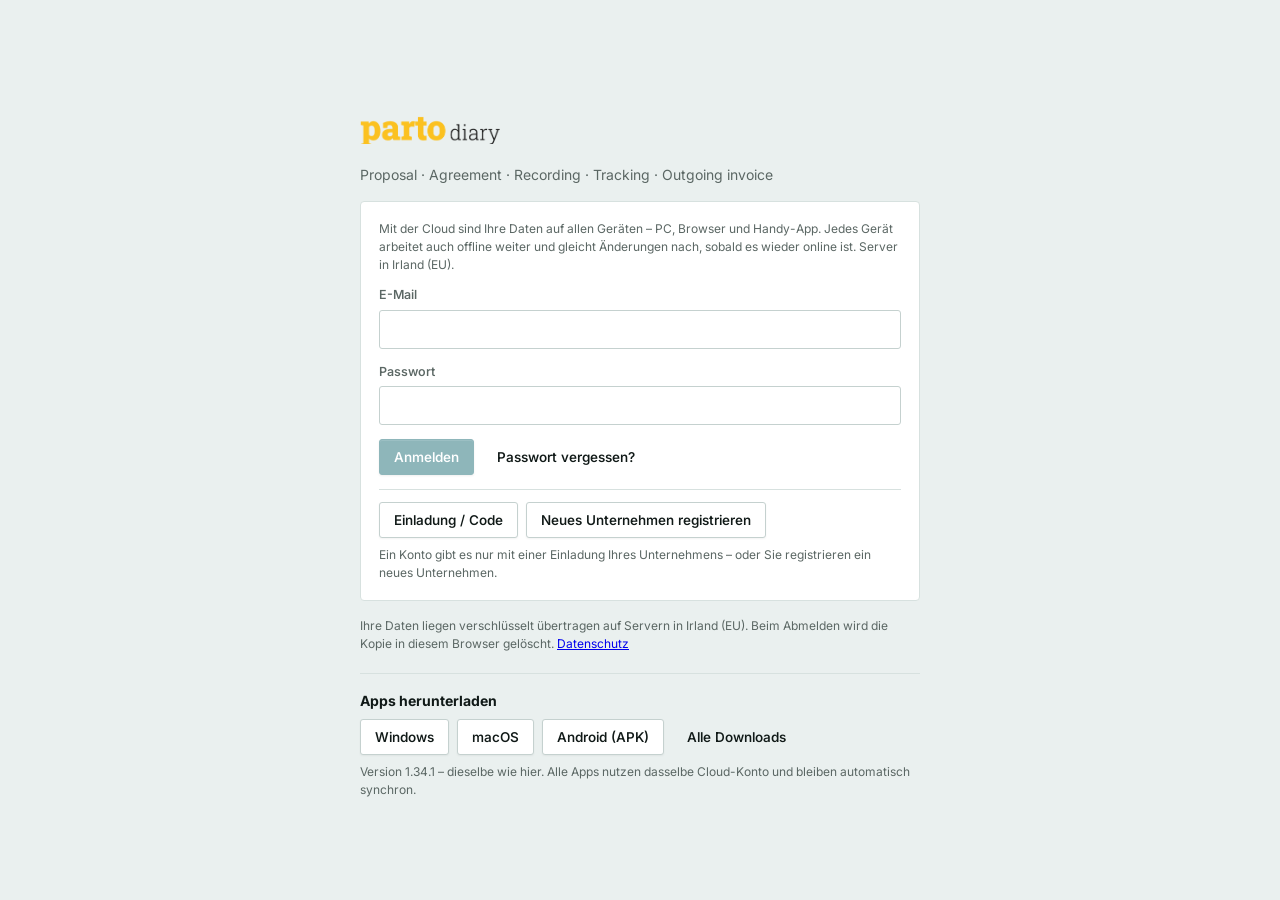
==== commit 2a717282: "Web build 6a428d1" ====
--- a/index.html
+++ b/index.html
@@ -41,8 +41,8 @@
       #root > .boot { min-height: 100vh; display: grid; place-items: center; background: #F4F6F5; }
       @media (prefers-color-scheme: dark) { #root > .boot { background: #0D1312; } #root > .boot .dl-ink { stroke: #55B4BC; } #root > .boot .dl-nib, #root > .boot .dl-barrel { fill: #E8EFED; } }
     </style>
-    <script type="module" crossorigin src="/assets/index-De8BhylY.js"></script>
-    <link rel="stylesheet" crossorigin href="/assets/index-Dr2prv-P.css">
+    <script type="module" crossorigin src="/assets/index-B5gwSIyO.js"></script>
+    <link rel="stylesheet" crossorigin href="/assets/index-fZqiga9D.css">
   </head>
   <body>
     <!-- Static copy of <DiaryLoader size="lg" /> while the scripts load; React replaces it. -->
--- a/assets/index-fZqiga9D.css
+++ b/assets/index-fZqiga9D.css
@@ -0,0 +1 @@
+@font-face{font-family:IBM Plex Sans;font-style:normal;font-display:swap;font-weight:400;src:url(/assets/ibm-plex-sans-cyrillic-ext-400-normal-g30qAdWV.woff2) format("woff2"),url(/assets/ibm-plex-sans-cyrillic-ext-400-normal-Dsrv2Tcn.woff) format("woff");unicode-range:U+0460-052F,U+1C80-1C8A,U+20B4,U+2DE0-2DFF,U+A640-A69F,U+FE2E-FE2F}@font-face{font-family:IBM Plex Sans;font-style:normal;font-display:swap;font-weight:400;src:url(/assets/ibm-plex-sans-cyrillic-400-normal-DZqxrq2p.woff2) format("woff2"),url(/assets/ibm-plex-sans-cyrillic-400-normal-BTotfTJu.woff) format("woff");unicode-range:U+0301,U+0400-045F,U+0490-0491,U+04B0-04B1,U+2116}@font-face{font-family:IBM Plex Sans;font-style:normal;font-display:swap;font-weight:400;src:url(/assets/ibm-plex-sans-greek-400-normal-_efipK4i.woff2) format("woff2"),url(/assets/ibm-plex-sans-greek-400-normal-D9ESIMu3.woff) format("woff");unicode-range:U+0370-0377,U+037A-037F,U+0384-038A,U+038C,U+038E-03A1,U+03A3-03FF}@font-face{font-family:IBM Plex Sans;font-style:normal;font-display:swap;font-weight:400;src:url(/assets/ibm-plex-sans-vietnamese-400-normal-DG4YqDda.woff2) format("woff2"),url(/assets/ibm-plex-sans-vietnamese-400-normal-fK1oJ5dG.woff) format("woff");unicode-range:U+0102-0103,U+0110-0111,U+0128-0129,U+0168-0169,U+01A0-01A1,U+01AF-01B0,U+0300-0301,U+0303-0304,U+0308-0309,U+0323,U+0329,U+1EA0-1EF9,U+20AB}@font-face{font-family:IBM Plex Sans;font-style:normal;font-display:swap;font-weight:400;src:url(/assets/ibm-plex-sans-latin-ext-400-normal-C5H60-Va.woff2) format("woff2"),url(/assets/ibm-plex-sans-latin-ext-400-normal-RBey6euL.woff) format("woff");unicode-range:U+0100-02BA,U+02BD-02C5,U+02C7-02CC,U+02CE-02D7,U+02DD-02FF,U+0304,U+0308,U+0329,U+1D00-1DBF,U+1E00-1E9F,U+1EF2-1EFF,U+2020,U+20A0-20AB,U+20AD-20C0,U+2113,U+2C60-2C7F,U+A720-A7FF}@font-face{font-family:IBM Plex Sans;font-style:normal;font-display:swap;font-weight:400;src:url(/assets/ibm-plex-sans-latin-400-normal-CDDApCn2.woff2) format("woff2"),url(/assets/ibm-plex-sans-latin-400-normal-CYLoc0-x.woff) format("woff");unicode-range:U+0000-00FF,U+0131,U+0152-0153,U+02BB-02BC,U+02C6,U+02DA,U+02DC,U+0304,U+0308,U+0329,U+2000-206F,U+20AC,U+2122,U+2191,U+2193,U+2212,U+2215,U+FEFF,U+FFFD}@font-face{font-family:IBM Plex Sans;font-style:normal;font-display:swap;font-weight:500;src:url(/assets/ibm-plex-sans-cyrillic-ext-500-normal-Cs5J6C77.woff2) format("woff2"),url(/assets/ibm-plex-sans-cyrillic-ext-500-normal-DB5PtV2g.woff) format("woff");unicode-range:U+0460-052F,U+1C80-1C8A,U+20B4,U+2DE0-2DFF,U+A640-A69F,U+FE2E-FE2F}@font-face{font-family:IBM Plex Sans;font-style:normal;font-display:swap;font-weight:500;src:url(/assets/ibm-plex-sans-cyrillic-500-normal-CocWQlwt.woff2) format("woff2"),url(/assets/ibm-plex-sans-cyrillic-500-normal-ByOcLdNv.woff) format("woff");unicode-range:U+0301,U+0400-045F,U+0490-0491,U+04B0-04B1,U+2116}@font-face{font-family:IBM Plex Sans;font-style:normal;font-display:swap;font-weight:500;src:url(/assets/ibm-plex-sans-greek-500-normal-JMMifIXV.woff2) format("woff2"),url(/assets/ibm-plex-sans-greek-500-normal-CuWXN6rf.woff) format("woff");unicode-range:U+0370-0377,U+037A-037F,U+0384-038A,U+038C,U+038E-03A1,U+03A3-03FF}@font-face{font-family:IBM Plex Sans;font-style:normal;font-display:swap;font-weight:500;src:url(/assets/ibm-plex-sans-vietnamese-500-normal-e4dixQRQ.woff2) format("woff2"),url(/assets/ibm-plex-sans-vietnamese-500-normal-BEb3_waV.woff) format("woff");unicode-range:U+0102-0103,U+0110-0111,U+0128-0129,U+0168-0169,U+01A0-01A1,U+01AF-01B0,U+0300-0301,U+0303-0304,U+0308-0309,U+0323,U+0329,U+1EA0-1EF9,U+20AB}@font-face{font-family:IBM Plex Sans;font-style:normal;font-display:swap;font-weight:500;src:url(/assets/ibm-plex-sans-latin-ext-500-normal-DakdToA3.woff2) format("woff2"),url(/assets/ibm-plex-sans-latin-ext-500-normal-D0aIdm-b.woff) format("woff");unicode-range:U+0100-02BA,U+02BD-02C5,U+02C7-02CC,U+02CE-02D7,U+02DD-02FF,U+0304,U+0308,U+0329,U+1D00-1DBF,U+1E00-1E9F,U+1EF2-1EFF,U+2020,U+20A0-20AB,U+20AD-20C0,U+2113,U+2C60-2C7F,U+A720-A7FF}@font-face{font-family:IBM Plex Sans;font-style:normal;font-display:swap;font-weight:500;src:url(/assets/ibm-plex-sans-latin-500-normal-6ng42L7E.woff2) format("woff2"),url(/assets/ibm-plex-sans-latin-500-normal-BgVn5rGT.woff) format("woff");unicode-range:U+0000-00FF,U+0131,U+0152-0153,U+02BB-02BC,U+02C6,U+02DA,U+02DC,U+0304,U+0308,U+0329,U+2000-206F,U+20AC,U+2122,U+2191,U+2193,U+2212,U+2215,U+FEFF,U+FFFD}@font-face{font-family:IBM Plex Sans;font-style:normal;font-display:swap;font-weight:600;src:url(/assets/ibm-plex-sans-cyrillic-ext-600-normal-DUMzJB7m.woff2) format("woff2"),url(/assets/ibm-plex-sans-cyrillic-ext-600-normal-Bz0x94Yp.woff) format("woff");unicode-range:U+0460-052F,U+1C80-1C8A,U+20B4,U+2DE0-2DFF,U+A640-A69F,U+FE2E-FE2F}@font-face{font-family:IBM Plex Sans;font-style:normal;font-display:swap;font-weight:600;src:url(/assets/ibm-plex-sans-cyrillic-600-normal-71GNu3SW.woff2) format("woff2"),url(/assets/ibm-plex-sans-cyrillic-600-normal-BGq0mW3O.woff) format("woff");unicode-range:U+0301,U+0400-045F,U+0490-0491,U+04B0-04B1,U+2116}@font-face{font-family:IBM Plex Sans;font-style:normal;font-display:swap;font-weight:600;src:url(/assets/ibm-plex-sans-greek-600-normal-DzTrcv_p.woff2) format("woff2"),url(/assets/ibm-plex-sans-greek-600-normal-D-CqTdkO.woff) format("woff");unicode-range:U+0370-0377,U+037A-037F,U+0384-038A,U+038C,U+038E-03A1,U+03A3-03FF}@font-face{font-family:IBM Plex Sans;font-style:normal;font-display:swap;font-weight:600;src:url(/assets/ibm-plex-sans-vietnamese-600-normal-DpPYBSTl.woff2) format("woff2"),url(/assets/ibm-plex-sans-vietnamese-600-normal-DgdngZtN.woff) format("woff");unicode-range:U+0102-0103,U+0110-0111,U+0128-0129,U+0168-0169,U+01A0-01A1,U+01AF-01B0,U+0300-0301,U+0303-0304,U+0308-0309,U+0323,U+0329,U+1EA0-1EF9,U+20AB}@font-face{font-family:IBM Plex Sans;font-style:normal;font-display:swap;font-weight:600;src:url(/assets/ibm-plex-sans-latin-ext-600-normal-DOrvGEcy.woff2) format("woff2"),url(/assets/ibm-plex-sans-latin-ext-600-normal-DIrixKbi.woff) format("woff");unicode-range:U+0100-02BA,U+02BD-02C5,U+02C7-02CC,U+02CE-02D7,U+02DD-02FF,U+0304,U+0308,U+0329,U+1D00-1DBF,U+1E00-1E9F,U+1EF2-1EFF,U+2020,U+20A0-20AB,U+20AD-20C0,U+2113,U+2C60-2C7F,U+A720-A7FF}@font-face{font-family:IBM Plex Sans;font-style:normal;font-display:swap;font-weight:600;src:url(/assets/ibm-plex-sans-latin-600-normal-CuJfVYMP.woff2) format("woff2"),url(/assets/ibm-plex-sans-latin-600-normal-Cu4Hd6ag.woff) format("woff");unicode-range:U+0000-00FF,U+0131,U+0152-0153,U+02BB-02BC,U+02C6,U+02DA,U+02DC,U+0304,U+0308,U+0329,U+2000-206F,U+20AC,U+2122,U+2191,U+2193,U+2212,U+2215,U+FEFF,U+FFFD}@font-face{font-family:IBM Plex Mono;font-style:normal;font-display:swap;font-weight:400;src:url(/assets/ibm-plex-mono-cyrillic-ext-400-normal-xuaO2J-f.woff2) format("woff2"),url(/assets/ibm-plex-mono-cyrillic-ext-400-normal-DMdlQ8Kv.woff) format("woff");unicode-range:U+0460-052F,U+1C80-1C8A,U+20B4,U+2DE0-2DFF,U+A640-A69F,U+FE2E-FE2F}@font-face{font-family:IBM Plex Mono;font-style:normal;font-display:swap;font-weight:400;src:url(/assets/ibm-plex-mono-cyrillic-400-normal-BSMlKf0J.woff2) format("woff2"),url(/assets/ibm-plex-mono-cyrillic-400-normal-CEL4l2ZJ.woff) format("woff");unicode-range:U+0301,U+0400-045F,U+0490-0491,U+04B0-04B1,U+2116}@font-face{font-family:IBM Plex Mono;font-style:normal;font-display:swap;font-weight:400;src:url(/assets/ibm-plex-mono-vietnamese-400-normal-BulugwFq.woff2) format("woff2"),url(/assets/ibm-plex-mono-vietnamese-400-normal-DDuiU_S-.woff) format("woff");unicode-range:U+0102-0103,U+0110-0111,U+0128-0129,U+0168-0169,U+01A0-01A1,U+01AF-01B0,U+0300-0301,U+0303-0304,U+0308-0309,U+0323,U+0329,U+1EA0-1EF9,U+20AB}@font-face{font-family:IBM Plex Mono;font-style:normal;font-display:swap;font-weight:400;src:url(/assets/ibm-plex-mono-latin-ext-400-normal-BmRBH3aV.woff2) format("woff2"),url(/assets/ibm-plex-mono-latin-ext-400-normal-D3D2R8hC.woff) format("woff");unicode-range:U+0100-02BA,U+02BD-02C5,U+02C7-02CC,U+02CE-02D7,U+02DD-02FF,U+0304,U+0308,U+0329,U+1D00-1DBF,U+1E00-1E9F,U+1EF2-1EFF,U+2020,U+20A0-20AB,U+20AD-20C0,U+2113,U+2C60-2C7F,U+A720-A7FF}@font-face{font-family:IBM Plex Mono;font-style:normal;font-display:swap;font-weight:400;src:url(/assets/ibm-plex-mono-latin-400-normal-DMJ8VG8y.woff2) format("woff2"),url(/assets/ibm-plex-mono-latin-400-normal-CvHOgSBP.woff) format("woff");unicode-range:U+0000-00FF,U+0131,U+0152-0153,U+02BB-02BC,U+02C6,U+02DA,U+02DC,U+0304,U+0308,U+0329,U+2000-206F,U+20AC,U+2122,U+2191,U+2193,U+2212,U+2215,U+FEFF,U+FFFD}@font-face{font-family:Inter Variable;font-style:normal;font-display:swap;font-weight:100 900;src:url(/assets/inter-cyrillic-ext-wght-normal-B2xhLi22.woff2) format("woff2-variations");unicode-range:U+0460-052F,U+1C80-1C8A,U+20B4,U+2DE0-2DFF,U+A640-A69F,U+FE2E-FE2F}@font-face{font-family:Inter Variable;font-style:normal;font-display:swap;font-weight:100 900;src:url(/assets/inter-cyrillic-wght-normal-CMZtQduZ.woff2) format("woff2-variations");unicode-range:U+0301,U+0400-045F,U+0490-0491,U+04B0-04B1,U+2116}@font-face{font-family:Inter Variable;font-style:normal;font-display:swap;font-weight:100 900;src:url(/assets/inter-greek-ext-wght-normal-CGAr0uHJ.woff2) format("woff2-variations");unicode-range:U+1F00-1FFF}@font-face{font-family:Inter Variable;font-style:normal;font-display:swap;font-weight:100 900;src:url(/assets/inter-greek-wght-normal-CaVNZxsx.woff2) format("woff2-variations");unicode-range:U+0370-0377,U+037A-037F,U+0384-038A,U+038C,U+038E-03A1,U+03A3-03FF}@font-face{font-family:Inter Variable;font-style:normal;font-display:swap;font-weight:100 900;src:url(/assets/inter-vietnamese-wght-normal-CBcvBZtf.woff2) format("woff2-variations");unicode-range:U+0102-0103,U+0110-0111,U+0128-0129,U+0168-0169,U+01A0-01A1,U+01AF-01B0,U+0300-0301,U+0303-0304,U+0308-0309,U+0323,U+0329,U+1EA0-1EF9,U+20AB}@font-face{font-family:Inter Variable;font-style:normal;font-display:swap;font-weight:100 900;src:url(/assets/inter-latin-ext-wght-normal-CFHvXkgd.woff2) format("woff2-variations");unicode-range:U+0100-02BA,U+02BD-02C5,U+02C7-02CC,U+02CE-02D7,U+02DD-02FF,U+0304,U+0308,U+0329,U+1D00-1DBF,U+1E00-1E9F,U+1EF2-1EFF,U+2020,U+20A0-20AB,U+20AD-20C0,U+2113,U+2C60-2C7F,U+A720-A7FF}@font-face{font-family:Inter Variable;font-style:normal;font-display:swap;font-weight:100 900;src:url(/assets/inter-latin-wght-normal-C2S99t-D.woff2) format("woff2-variations");unicode-range:U+0000-00FF,U+0131,U+0152-0153,U+02BB-02BC,U+02C6,U+02DA,U+02DC,U+0304,U+0308,U+0329,U+2000-206F,U+20AC,U+2122,U+2191,U+2193,U+2212,U+2215,U+FEFF,U+FFFD}:root{--bg: #F4F6F5;--surface: #FFFFFF;--surface-2: #F0F3F2;--ink: #101917;--ink-2: #5B6764;--line: #E2E7E5;--line-strong: #CFD7D4;--accent: #1F6F78;--accent-ink: #FFFFFF;--accent-soft: #E2EFF0;--good: #23784A;--good-soft: #E0F1E7;--warn: #8F5F10;--warn-soft: #FAEED8;--bad: #B23B33;--bad-soft: #FBE4E1;--side-bg: #0F1D1C;--side-ink: #C3D1CE;--side-ink-2: #81938F;--side-hover: rgba(255,255,255,.06);--side-active: rgba(255,255,255,.11);--side-line: rgba(255,255,255,.08);--shadow-1: 0 1px 2px rgba(16,25,23,.04), 0 1px 3px rgba(16,25,23,.06);--shadow-2: 0 12px 32px rgba(16,25,23,.14), 0 2px 8px rgba(16,25,23,.08);--f-display: "Inter Variable", "Inter", "Segoe UI", system-ui, sans-serif;--f-body: "Inter Variable", "Inter", "Segoe UI", system-ui, sans-serif;--f-mono: "IBM Plex Mono", ui-monospace, "Cascadia Mono", Consolas, monospace;--r-lg: 4px;--r: 4px;--r-ctl: 3px;--r-sm: 2px;--r-pill: 2px;--r-pic: 3px;color-scheme:light}@media(prefers-color-scheme:dark){:root:not([data-theme=light]){--bg: #0D1312;--surface: #151D1C;--surface-2: #1B2523;--ink: #E8EFED;--ink-2: #9AA9A5;--line: #26312F;--line-strong: #35423F;--accent: #55B4BC;--accent-ink: #0B1819;--accent-soft: #1A3436;--good: #64C08A;--good-soft: #17352A;--warn: #E2AA50;--warn-soft: #3A2E17;--bad: #E57A6E;--bad-soft: #3D221F;--side-bg: #0A100F;--shadow-1: 0 1px 2px rgba(0,0,0,.3);--shadow-2: 0 12px 32px rgba(0,0,0,.5);color-scheme:dark}}:root[data-theme=dark]{--bg: #0D1312;--surface: #151D1C;--surface-2: #1B2523;--ink: #E8EFED;--ink-2: #9AA9A5;--line: #26312F;--line-strong: #35423F;--accent: #55B4BC;--accent-ink: #0B1819;--accent-soft: #1A3436;--good: #64C08A;--good-soft: #17352A;--warn: #E2AA50;--warn-soft: #3A2E17;--bad: #E57A6E;--bad-soft: #3D221F;--side-bg: #0A100F;--shadow-1: 0 1px 2px rgba(0,0,0,.3);--shadow-2: 0 12px 32px rgba(0,0,0,.5);color-scheme:dark}*{box-sizing:border-box}html,body,#root{height:100%;margin:0}body{background:var(--bg);color:var(--ink);font-family:var(--f-body);font-size:14px;line-height:1.5;-webkit-font-smoothing:antialiased;font-feature-settings:"cv11","ss03"}h1,h2,h3{font-family:var(--f-display);font-weight:650;margin:0;letter-spacing:-.015em}h1{font-size:26px;letter-spacing:-.025em;font-weight:700}h2{font-size:16px}h3{font-size:14px}button,input,select,textarea{font:inherit;color:inherit}:focus-visible{outline:2px solid var(--accent);outline-offset:2px}.num{font-variant-numeric:tabular-nums;font-feature-settings:"tnum","cv11","ss03";letter-spacing:-.005em}.muted{color:var(--ink-2)}[hidden]{display:none!important}.shell{display:grid;grid-template-columns:236px minmax(0,1fr);height:100%}.side{background:var(--side-bg);color:var(--side-ink);border-right:1px solid var(--side-line);padding:20px 14px 14px;display:flex;flex-direction:column;gap:2px;overflow-y:auto}.brand{display:flex;align-items:center;gap:11px;padding:2px 8px 22px}.brand b{font-family:var(--f-display);font-size:15px;font-weight:650;color:var(--side-strong, #fff);letter-spacing:-.01em}.brand small{display:block;color:var(--side-ink-2);font-size:11.5px;margin-top:1px}.mark{width:32px;height:32px;border-radius:var(--r-ctl);background:var(--accent);display:grid;place-items:center;color:var(--accent-ink);font-family:var(--f-display);font-weight:600;flex:none;overflow:hidden;box-shadow:inset 0 0 0 1px #ffffff14}.mark svg{display:block}.nav{border:0;background:none;text-align:left;padding:9px 11px;border-radius:var(--r-ctl);cursor:pointer;display:flex;gap:11px;align-items:center;color:var(--side-ink);font-weight:500;font-size:13.5px;transition:background .12s,color .12s;position:relative}.nav svg{width:18px;height:18px;flex:none;opacity:.9;color:var(--ac, currentColor)}.nav:hover{background:var(--side-hover);color:var(--side-strong, #fff)}.nav[aria-current=page]{background:var(--side-active);color:var(--side-active-ink, #fff);font-weight:600}.nav[aria-current=page] svg{opacity:1;color:var(--ac, var(--side-mark, #fff))}.nav[aria-current=page]:before{content:"";position:absolute;left:-14px;top:8px;bottom:8px;width:3px;border-radius:0 3px 3px 0;background:var(--side-mark, #fff)}.side .grow{flex:1}.side .foot{font-size:12px;color:var(--side-ink-2);padding:12px 10px 4px;border-top:1px solid var(--side-line);display:flex;flex-direction:column;gap:8px}.side .foot .btn.ghost{color:var(--side-ink)}.side .foot .btn:not(.ghost){background:var(--side-hover);border-color:var(--side-line);color:var(--side-strong, #fff);box-shadow:none}main{padding:28px 36px 48px;overflow-y:auto;min-width:0;display:flex;flex-direction:column;gap:20px}main>*{flex-shrink:0}.head{display:flex;flex-wrap:wrap;gap:12px;align-items:flex-end;justify-content:space-between;padding-bottom:4px}.sub{color:var(--ink-2);margin-top:4px;font-size:13.5px}.actions{display:flex;flex-wrap:wrap;gap:8px;align-items:center}.btn{border:1px solid var(--line-strong);background:var(--surface);min-height:36px;padding:0 14px;border-radius:var(--r-ctl);cursor:pointer;display:inline-flex;align-items:center;gap:7px;font-weight:550;font-size:13.5px;white-space:nowrap;box-shadow:0 1px 2px #1019170d;transition:background .12s,border-color .12s,filter .12s}.btn:hover{background:var(--surface-2);border-color:var(--line-strong)}.btn.primary{background:var(--accent);border-color:var(--accent);color:var(--accent-ink);box-shadow:0 1px 2px #1019171f,inset 0 1px #ffffff1f}.btn.primary:hover{filter:brightness(1.08);background:var(--accent)}.btn.danger{color:var(--bad)}.btn.ghost{border-color:transparent;background:none;box-shadow:none}.btn.ghost:hover{background:var(--surface-2)}.btn svg{width:16px;height:16px;flex:none}.btn[disabled]{opacity:.5;cursor:not-allowed;filter:none}.panel{border:1px solid var(--line);border-radius:var(--r);background:var(--surface);box-shadow:var(--shadow-1)}.panel.tablewrap{overflow:auto}.panel>.ph{display:flex;justify-content:space-between;align-items:center;gap:10px;padding:14px 18px;border-bottom:1px solid var(--line);flex-wrap:wrap}.panel>.pb{padding:18px}.tabs{display:flex;flex-wrap:wrap;gap:2px;border-bottom:1px solid var(--line)}.tabs button{border:0;background:none;padding:10px 14px;cursor:pointer;color:var(--ink-2);border-bottom:2px solid transparent;white-space:nowrap;font-weight:500;margin-bottom:-1px;transition:color .12s}.tabs button:hover{color:var(--ink)}.tabs button[aria-selected=true]{color:var(--ink);border-bottom-color:var(--accent);font-weight:600}.form{display:grid;grid-template-columns:repeat(2,minmax(0,1fr));gap:14px 16px;max-width:780px}.form .full{grid-column:1 / -1}.form .coderow{display:grid;grid-template-columns:90px minmax(0,1fr) minmax(0,1fr);gap:14px 16px}.field{display:flex;flex-direction:column;gap:5px;min-width:0}.field label{font-size:12.5px;color:var(--ink-2);font-weight:550}.field input,.field select{border:1px solid var(--line-strong);background:var(--surface);border-radius:var(--r-ctl);padding:8px 11px;min-height:38px;min-width:0;transition:border-color .12s,box-shadow .12s}.field input[aria-invalid=true]{border-color:var(--bad)}.field input[readonly]{background:var(--surface-2);cursor:default}input:focus,select:focus,textarea:focus{outline:none;border-color:var(--accent)!important;box-shadow:0 0 0 3px var(--accent-soft)}.hint{font-size:12px;color:var(--ink-2)}.hint.bad{color:var(--bad)}.hint.good{color:var(--good)}.check{display:flex;gap:8px;align-items:center}input[type=checkbox],input[type=radio]{accent-color:var(--accent)}table{width:100%;border-collapse:collapse}th{font-size:11px;text-transform:uppercase;letter-spacing:.06em;color:var(--ink-2);text-align:left;font-weight:600;padding:10px 12px;border-bottom:1px solid var(--line);background:var(--surface-2)}td{padding:10px 12px;border-bottom:1px solid var(--line)}tr:last-child td{border-bottom:0}td.r,th.r{text-align:right}.banner{display:flex;flex-wrap:wrap;gap:12px;align-items:center;justify-content:space-between;padding:12px 16px;border-radius:var(--r);background:var(--accent-soft);border:1px solid color-mix(in srgb,var(--accent) 18%,transparent)}.banner.warn{background:var(--warn-soft);border-color:color-mix(in srgb,var(--warn) 22%,transparent)}.empty{padding:48px 20px;text-align:center;color:var(--ink-2);display:flex;flex-direction:column;gap:8px;align-items:center}.toast{position:fixed;left:50%;transform:translate(-50%);bottom:24px;background:var(--ink);color:var(--bg);padding:11px 18px;border-radius:var(--r);z-index:60;font-weight:500;box-shadow:var(--shadow-2);display:flex;gap:12px;align-items:center}.overlay{position:fixed;top:0;right:0;bottom:0;left:0;background:#080e0d80;-webkit-backdrop-filter:blur(2px);backdrop-filter:blur(2px);display:grid;place-items:center;z-index:50;padding:16px}.dialog{background:var(--surface);border-radius:var(--r-lg);padding:24px;width:min(460px,100%);display:flex;flex-direction:column;gap:16px;box-shadow:var(--shadow-2);border:1px solid var(--line)}.lock{height:100%;display:grid;place-items:center;background:var(--bg);padding:16px}.lock .card{width:min(380px,100%);background:var(--surface);border:1px solid var(--line);border-radius:var(--r-lg);padding:30px;display:flex;flex-direction:column;gap:14px;box-shadow:var(--shadow-2)}.loading{height:100%;display:grid;place-items:center;color:var(--ink-2)}.pill{display:inline-flex;align-items:center;gap:4px;font-size:12px;font-weight:550;padding:2px 9px;border-radius:var(--r-pill);background:var(--surface-2);color:var(--ink-2);border:1px solid var(--line)}.field textarea{border:1px solid var(--line);background:var(--surface);border-radius:var(--r-ctl);padding:7px 9px;resize:vertical;min-height:60px}.form .sec{font-size:12px;text-transform:uppercase;letter-spacing:.06em;color:var(--ink-2);margin-top:8px;padding-top:12px;border-top:1px solid var(--line)}.form .sec:first-child{margin-top:0;padding-top:0;border-top:0}.toolbar{display:flex;flex-wrap:wrap;gap:10px 16px;align-items:center}.search{position:relative;flex:1 1 260px;max-width:420px}.search svg{position:absolute;left:10px;top:50%;width:16px;height:16px;transform:translateY(-50%);color:var(--ink-2);pointer-events:none}.search input{width:100%;border:1px solid var(--line);background:var(--surface);border-radius:var(--r-ctl);padding:8px 10px 8px 32px}.toolbar select{border:1px solid var(--line);background:var(--surface);border-radius:var(--r-ctl);padding:7px 9px;max-width:260px}.dialog.wide{width:min(720px,100%)}.dialog{max-height:calc(100vh - 32px);max-height:calc(100dvh - 32px);overflow-y:auto}.dialog>.actions:last-child{position:sticky;bottom:-24px;margin:0 -24px -24px;padding:12px 24px 24px;background:var(--surface);border-top:1px solid var(--line);z-index:1}.btn.danger-fill{background:var(--bad);border-color:var(--bad);color:#fff}.tablewrap{overflow-x:auto}tr.click{cursor:pointer}tr.click:hover td{background:var(--surface-2)}tr.click:focus-visible{outline:2px solid var(--accent);outline-offset:-2px}tr.dim td{color:var(--ink-2)}td .sub2{display:block;font-size:12px;color:var(--ink-2)}.pill.good{background:var(--good-soft);color:var(--good)}.pill.warn{background:var(--warn-soft);color:var(--warn)}.pill.bad{background:var(--bad-soft);color:var(--bad)}.pill.accent{background:var(--accent-soft);color:var(--accent)}.dot{display:inline-block;width:10px;height:10px;border-radius:var(--r-sm);margin-right:8px;vertical-align:-1px}.swatches{display:flex;gap:6px;flex-wrap:wrap;padding:4px 0}.swatches button{width:26px;height:26px;border-radius:var(--r-ctl);border:2px solid transparent;cursor:pointer}.swatches button[aria-pressed=true]{border-color:var(--ink);box-shadow:inset 0 0 0 2px var(--surface)}.timeline{list-style:none;margin:0;padding:0}.timeline li{display:grid;grid-template-columns:24px minmax(0,1fr) auto;gap:10px;padding:10px 14px;border-bottom:1px solid var(--line);align-items:start}.timeline li:last-child{border-bottom:0}.timeline .meta{font-size:12px;color:var(--ink-2)}.timeline .done .subj{text-decoration:line-through;color:var(--ink-2)}.timeline .subj{font-weight:500;cursor:pointer;background:none;border:0;padding:0;text-align:left}.quick{display:grid;grid-template-columns:140px 130px minmax(0,1fr) 150px auto;gap:8px;align-items:end;padding:12px 14px;border-bottom:1px solid var(--line)}.quick.plog{grid-template-columns:140px minmax(0,1fr) 200px 150px auto}.quick.plog.note{grid-template-columns:140px minmax(0,1fr) auto}.quick textarea{border:1px solid var(--line);background:var(--surface);border-radius:var(--r-ctl);padding:7px 9px;min-width:0;width:100%;resize:vertical;font:inherit}.quick input,.quick select{border:1px solid var(--line);background:var(--surface);border-radius:var(--r-ctl);padding:7px 9px;min-width:0;width:100%}.stats{display:grid;grid-template-columns:repeat(auto-fit,minmax(180px,1fr));gap:16px}.stats b{font-family:var(--f-display);font-size:22px;font-weight:600;display:block}.snippet{font-family:var(--f-mono);font-size:12px;background:var(--surface-2);border-radius:var(--r-ctl);padding:10px;word-break:break-all;-webkit-user-select:all;user-select:all}.issues{max-height:180px;overflow-y:auto;font-size:12px;margin:0;padding-left:18px;color:var(--ink-2)}@media(max-width:760px){.quick,.quick.plog,.quick.plog.note{grid-template-columns:1fr 1fr}.form .coderow{grid-template-columns:90px minmax(0,1fr)}.form .coderow>:last-child{grid-column:1 / -1}.quick .grow2{grid-column:1 / -1}.hide-sm{display:none}}@media(max-width:760px){.shell{grid-template-columns:minmax(0,1fr)}.side{display:none}main{padding:16px}.form{grid-template-columns:minmax(0,1fr)}}.qe{display:grid;grid-template-columns:150px 82px 82px 76px minmax(200px,1.2fr) minmax(160px,2fr) auto;gap:8px;align-items:end;padding:14px}.qe.with-place{grid-template-columns:150px 78px 78px 70px minmax(180px,1.2fr) minmax(140px,2fr) 70px 60px auto}.qe input,.entries input,.picker input{border:1px solid var(--line);background:var(--surface);border-radius:var(--r-ctl);padding:7px 9px;min-width:0;width:100%}.qe input:disabled{background:var(--surface-2)}.qe input[aria-invalid=true],.entries input[aria-invalid=true],.picker input[aria-invalid=true]{border-color:var(--bad)}.qe-foot{display:flex;flex-wrap:wrap;gap:10px;align-items:center;justify-content:space-between;padding:0 14px 12px;min-height:36px}.picker{position:relative}.picker input{padding-left:26px}.picker-dot{position:absolute;left:10px;top:50%;transform:translateY(-50%);margin:0}.picker:not(:has(.picker-dot)) input{padding-left:9px}.picker-list{position:absolute;z-index:40;left:0;right:0;top:calc(100% + 4px);min-width:320px;max-height:300px;overflow-y:auto;margin:0;padding:4px;list-style:none;background:var(--surface);border:1px solid var(--line);border-radius:var(--r);box-shadow:0 10px 30px #00000024}.picker-list li{padding:7px 9px;border-radius:var(--r-sm);cursor:pointer;white-space:nowrap;overflow:hidden;text-overflow:ellipsis;font-size:13px}.picker-list li.hi{background:var(--accent-soft)}.picker-list .picker-empty{cursor:default}.filter-picker{width:220px;max-width:100%}.filter-picker input{min-height:38px;border-color:var(--line-strong);padding-right:26px;text-overflow:ellipsis}.filter-picker.is-set input{border-color:var(--accent)}.filter-picker .picker-list{min-width:260px}.picker-clear{position:absolute;right:4px;top:50%;transform:translateY(-50%);border:0;background:none;color:var(--ink-3, var(--ink-2));cursor:pointer;font-size:16px;line-height:1;padding:4px 6px;border-radius:var(--r-sm)}.picker-clear:hover{color:var(--ink);background:var(--surface-2)}.rb-filter .filter-picker{width:180px}.rb-filter .filter-picker input{min-height:28px;padding-top:3px;padding-bottom:3px;font-size:13px}@media(max-width:640px){.toolbar .filter-picker{width:100%}}.timer{display:flex;flex-wrap:wrap;gap:10px;align-items:center;background:var(--accent-soft);border-radius:var(--r-ctl);padding:4px 4px 4px 12px}.pulse{width:9px;height:9px;border-radius:50%;background:var(--bad);animation:pulse 1.4s ease-in-out infinite}@keyframes pulse{50%{opacity:.25}}@media(prefers-reduced-motion:reduce){.pulse{animation:none}}.toast{display:flex;align-items:center;gap:14px}.toast-action{background:none;border:0;color:var(--accent-soft);font-weight:600;cursor:pointer;text-decoration:underline;padding:0}.entries td{vertical-align:middle}.entries .desc{width:40%}.entries tr.locked td{color:var(--ink-2);cursor:default}.entries tr.editing td{background:var(--accent-soft);padding:6px 4px}.entries tr.editing-msg td{background:var(--accent-soft);padding-top:0}.entries .icons{white-space:nowrap}.entries .sel{width:28px;padding-right:0}.entries .sel input,.dayhead-in>input[type=checkbox]{width:16px;height:16px;margin:0;accent-color:var(--accent);cursor:pointer}.selbar{position:sticky;top:0;z-index:3;display:flex;flex-wrap:wrap;gap:10px;align-items:center;padding:10px 14px;margin-bottom:10px;border-radius:var(--r);background:var(--accent-soft)}.selbar .grow{flex:1}.selbar input[type=date]{width:auto}.entries .icons>*{margin-right:4px}.ico.warn{color:var(--warn)}.dayhead td{background:var(--surface-2);padding:6px 10px}.hsum{margin-bottom:10px}.hsum-head{display:flex;align-items:center;gap:12px;width:100%;padding:10px 14px;border:0;background:none;font:inherit;color:inherit;cursor:pointer;text-align:left}.hsum-head .chev{width:1em;color:var(--ink-2)}.hsum-body{display:grid;gap:0 18px;padding:0 14px 10px}.hsum-body.two{grid-template-columns:3fr 2fr}@media(max-width:900px){.hsum-body.two{grid-template-columns:1fr}}.hsum-tbl{width:100%}.hsum-tbl td,.hsum-tbl th{padding:5px 8px}.dayhead-in{display:flex;align-items:center;gap:12px}.dayhead-in .grow{flex:1}.btn.sm{padding:3px 8px;font-size:13px}.rowacts{white-space:nowrap;width:1%;text-align:right;padding-left:6px;padding-right:6px}.btn.icon{padding:0;width:30px;min-height:30px;justify-content:center}.rowacts .btn.icon{width:28px;min-height:28px}:where(.panel.tablewrap) th{hyphens:auto;-webkit-hyphens:auto}:where(.panel.tablewrap) th,:where(.panel.tablewrap) td{padding-left:10px;padding-right:10px}.btn.icon:disabled{opacity:.3}td.pick,th.pick{width:1%;padding-right:0}td.pick input,th.pick input{margin:0}.sm-date{width:auto!important;margin-right:6px}.nowrap{white-space:nowrap}.seg{display:inline-flex;border:1px solid var(--line);border-radius:var(--r-ctl);overflow:hidden;background:var(--surface)}.seg button{border:0;background:none;padding:7px 12px;cursor:pointer;color:var(--ink-2);border-right:1px solid var(--line);white-space:nowrap}.seg button:last-child{border-right:0}.seg button[aria-pressed=true]{background:var(--accent-soft);color:var(--ink);font-weight:500}.week td.weekend,.week th:nth-child(7),.week th:nth-child(8){background:var(--surface-2)}.week tfoot td{border-top:1px solid var(--line);border-bottom:0}.week .neg{color:var(--warn)}.week .pos{color:var(--good)}.progress-wrap{display:flex;align-items:center;gap:10px;font-size:13px;color:var(--ink-2)}.progress{width:160px;height:8px;border-radius:var(--r-pill);background:var(--surface-2);overflow:hidden}.progress span{display:block;height:100%;background:var(--accent);border-radius:var(--r-pill)}.budget{display:flex;align-items:center;gap:8px;font-size:12px;color:var(--ink-2)}.budget .bar{flex:1;height:7px;border-radius:var(--r-pill);background:var(--surface-2);overflow:hidden;min-width:60px}.budget .bar span{display:block;height:100%;border-radius:var(--r-pill);background:var(--good)}.budget .bar.warn span{background:var(--warn)}.budget .bar.over span{background:var(--bad)}.budget-left{white-space:nowrap}.budget-left.over{color:var(--bad);font-weight:600}.btn.stat{display:block;text-align:left;padding:0}@media(max-width:1100px){.qe,.qe.with-place{grid-template-columns:repeat(4,minmax(0,1fr))}.qe .qe-project,.qe .qe-desc{grid-column:span 2}}@media(max-width:760px){.qe,.qe.with-place{grid-template-columns:1fr 1fr}.qe .qe-project,.qe .qe-desc,.qe .qe-save{grid-column:1 / -1}}th .sub2{display:block;font-weight:400;text-transform:none;letter-spacing:0;font-size:11px}.devcode{font-size:30px;letter-spacing:.18em;font-weight:600;padding:10px 14px;background:var(--surface-2);border-radius:var(--r);text-align:center;-webkit-user-select:all;user-select:all}.ruletest{flex:1 1 280px;max-width:460px;border:1px solid var(--line);background:var(--surface);border-radius:var(--r-ctl);padding:7px 9px}tr.hit td{background:var(--accent-soft)}.review td{vertical-align:middle}.head .actions .progress-wrap{margin-right:6px}.runbar{display:flex;flex-direction:column;gap:12px}.runfields{display:grid;grid-template-columns:repeat(5,minmax(0,1fr));gap:10px}.runfields input,.runfields select{border:1px solid var(--line);background:var(--surface);border-radius:var(--r-ctl);padding:7px 9px;min-width:0;width:100%}.proposal.off{opacity:.55}.proposal-title{font-family:var(--f-display);font-size:15px}.proposal tfoot td{border-top:1px solid var(--line);border-bottom:0;padding:6px 10px}.warnings{display:flex;flex-wrap:wrap;gap:6px;border-top:1px solid var(--line)}.runfoot{position:sticky;bottom:-40px;display:flex;gap:12px;align-items:center;justify-content:space-between;padding:12px 14px;background:var(--surface);border:1px solid var(--line);border-radius:var(--r);box-shadow:0 -4px 18px #0000000f}.created{border-color:var(--good)}.designer{display:grid;grid-template-columns:minmax(0,1fr) minmax(360px,1fr);gap:16px;align-items:start}.designer-form{display:flex;flex-direction:column;gap:16px;min-width:0}.designer-preview{position:sticky;top:0;display:flex;flex-direction:column;gap:6px}.designer-preview iframe{width:100%;aspect-ratio:210 / 297;border:1px solid var(--line);border-radius:var(--r-ctl);background:#fff}.designer.free{grid-template-columns:minmax(300px,.75fr) minmax(480px,1.25fr)}.designer.free .designer-preview{position:static}.fd{display:flex;flex-direction:column;gap:10px}.fd-bar{display:flex;flex-wrap:wrap;gap:2px}.fd-bar .btn{min-width:32px;font-size:15px}.fd-page{position:relative;outline:none;-webkit-user-select:none;user-select:none;touch-action:none;aspect-ratio:210 / 297}.fd-page:focus-visible{box-shadow:0 0 0 2px var(--accent);border-radius:var(--r-ctl)}.fd-page .pdfcanvas{display:block}.fd-overlay{position:absolute;top:0;right:0;bottom:0;left:0;pointer-events:none;overflow:hidden}.fd-margin{position:absolute;top:0;bottom:0;border-left:1px dashed rgba(0,120,255,.18);border-right:1px dashed rgba(0,120,255,.18)}.fd-frame{position:absolute;pointer-events:auto;cursor:move;border:1px dashed rgba(0,120,255,.35);border-radius:2px}.fd-frame.flow{border-color:#00a07866}.fd-frame:hover{background:#0078ff0d}.fd-frame.on{border:1.5px solid rgb(0,120,255);background:#0078ff0f;z-index:2}.fd-tag{position:absolute;left:-1px;top:-15px;font-size:10px;line-height:14px;padding:0 4px;white-space:nowrap;color:#fff;background:#0078ff;border-radius:2px;display:none}.fd-frame.flow .fd-tag{background:#008c69}.fd-frame:hover .fd-tag,.fd-frame.on .fd-tag{display:block}.fd-handle{position:absolute;background:#fff;border:1.5px solid rgb(0,120,255);border-radius:2px}.fd-handle.w{right:-5px;top:50%;width:8px;height:16px;margin-top:-8px;cursor:ew-resize}.fd-handle.h{bottom:-5px;left:50%;width:16px;height:8px;margin-left:-8px;cursor:ns-resize}.fd-guide{position:absolute;background:#ff008c;z-index:3}.fd-guide.v{top:0;bottom:0;width:1px}.fd-guide.hz{left:0;right:0;height:1px}.fd-list{display:flex;flex-direction:column;gap:2px}.fd-list label{display:flex;align-items:center;gap:6px}.fd-list label.on .btn{font-weight:600}.fd-list .muted{margin-left:auto;font-size:12px}.designer-save{position:sticky;bottom:-40px;padding:10px 0;background:var(--bg)}.drop{border:1.5px dashed var(--line);border-radius:var(--r);padding:12px;display:flex;align-items:center;gap:14px;justify-content:space-between;min-height:76px;background:var(--surface)}.drop.over,.drop:focus-visible{border-color:var(--accent);background:var(--accent-soft)}.drop img{max-height:60px;max-width:220px;object-fit:contain;background:repeating-conic-gradient(#f2f2f2 0,#f2f2f2 25%,#fff 0,#fff 50%) 0 0 / 12px 12px}.colorpick{width:34px;height:28px;padding:0;border:1px solid var(--line);border-radius:var(--r-ctl);background:none}.text-box{gap:6px}.text-box textarea,.text-block textarea{width:100%;font:inherit;font-size:14px;white-space:pre-wrap;-moz-tab-size:4;tab-size:4;resize:vertical;border:1px solid var(--line);border-radius:var(--r-ctl);padding:8px 10px;background:var(--surface);min-height:44px}.text-head{font-size:13px;font-weight:600;color:var(--ink)}.text-box.off textarea,.text-block.off textarea{opacity:.5;background:var(--surface-2)}.text-sub{margin:10px 0 0;font-size:15px}.text-block{display:flex;flex-direction:column;gap:8px;padding:12px;border:1px solid var(--line);border-radius:var(--r-ctl);background:var(--surface-2)}.text-block-head{display:flex;flex-wrap:wrap;gap:8px;align-items:center}.text-block-head .text-name{flex:1 1 160px;min-width:0}.text-block-head select,.text-block-head input{border:1px solid var(--line);border-radius:var(--r-ctl);padding:6px 8px;background:var(--surface);font:inherit;font-size:13px}.text-block-actions{display:flex;gap:2px;margin-left:auto}.imp-current{display:flex;flex-direction:column;gap:4px;align-items:flex-start}.imp-result{display:grid;grid-template-columns:minmax(0,1fr) minmax(0,1fr);gap:16px;align-items:start}.imp-page{position:relative;width:100%;border:1px solid var(--line);border-radius:var(--r-ctl);overflow:hidden;background:#fff}.imp-page img{position:absolute;top:0;right:0;bottom:0;left:0;width:100%;height:100%;display:block}.imp-reg{position:absolute;border:1.5px solid var(--imp, #475569);background:color-mix(in srgb,var(--imp, #475569) 8%,transparent);border-radius:2px}.imp-logo{--imp: #c2410c}.imp-sender{--imp: #7c3aed}.imp-recipient{--imp: #0369a1}.imp-meta{--imp: #0f766e}.imp-title{--imp: #be185d}.imp-intro{--imp: #4d7c0f}.imp-table{--imp: #b45309}.imp-totals{--imp: #1d4ed8}.imp-closing{--imp: #6d28d9}.imp-footer{--imp: #475569}.imp-other{--imp: #dc2626}.imp-side{display:flex;flex-direction:column;gap:8px;min-width:0}.imp-file{font-weight:600;overflow:hidden;text-overflow:ellipsis;white-space:nowrap}.imp-found{list-style:none;margin:0;padding:0;display:grid;grid-template-columns:1fr 1fr;gap:3px 12px;font-size:13px}.imp-found li{display:flex;align-items:center;gap:6px;color:var(--ink-2)}.imp-found li:before{content:"–";width:14px;text-align:center}.imp-found li.ok{color:var(--ink)}.imp-found li.ok:before{content:"✓";color:var(--good, #1f7a4a);font-weight:700}.imp-swatches{display:flex;flex-wrap:wrap;gap:4px 14px;font-size:13px}.imp-swatches i{display:inline-block;width:12px;height:12px;border-radius:3px;margin-right:5px;vertical-align:-1px;border:1px solid var(--line)}@media(max-width:760px){.imp-result{grid-template-columns:minmax(0,1fr)}}.imp-preview{display:flex;flex-direction:column;gap:8px;align-items:flex-start;min-width:0}.imp-zoom{display:block;width:100%;padding:0;border:0;background:none;cursor:zoom-in;border-radius:var(--r-ctl)}.imp-zoom:focus-visible{outline:2px solid var(--accent);outline-offset:2px}.dialog.wide:has(.area-editor){width:min(1400px,100%)}.area-editor{display:grid;grid-template-columns:minmax(0,1fr) 280px;gap:18px;align-items:start}.area-stage{display:flex;justify-content:center;min-width:0}.imp-page.big{width:auto;height:calc(100vh - 210px);max-width:100%;touch-action:none;-webkit-user-select:none;user-select:none}.imp-page.big.drawing{cursor:crosshair}.imp-page.big .imp-reg{cursor:move;border-width:2px}.imp-page.big .imp-reg.sel{box-shadow:0 0 0 2px var(--surface),0 0 0 4px var(--imp);background:color-mix(in srgb,var(--imp, #475569) 16%,transparent)}.imp-tag{position:absolute;left:-2px;bottom:100%;font:600 10px/1.4 var(--font, sans-serif);color:#fff;background:var(--imp);padding:0 4px;border-radius:2px 2px 0 0;white-space:nowrap;pointer-events:none}.imp-h{position:absolute;width:10px;height:10px;background:#fff;border:2px solid var(--imp);border-radius:2px}.imp-h.nw{left:-6px;top:-6px;cursor:nwse-resize}.imp-h.se{right:-6px;bottom:-6px;cursor:nwse-resize}.imp-h.ne{right:-6px;top:-6px;cursor:nesw-resize}.imp-h.sw{left:-6px;bottom:-6px;cursor:nesw-resize}.imp-ignore{--imp: #9aa3a1}.imp-pageno{--imp: #0e7490}.imp-page.big .imp-reg.imp-ignore{background:repeating-linear-gradient(45deg,rgba(154,163,161,.18) 0 6px,transparent 6px 12px)}.area-side{display:flex;flex-direction:column;gap:12px;min-width:0}.area-sel{display:flex;flex-direction:column;gap:8px;padding:12px;border:1px solid var(--line);border-radius:var(--r-ctl);background:var(--surface-2)}.area-list{list-style:none;margin:0;padding:0;display:flex;flex-direction:column;gap:2px;max-height:40vh;overflow-y:auto}.area-list button{width:100%;text-align:left;border:0;background:none;padding:4px 6px;border-radius:var(--r-sm, 6px);cursor:pointer;font:inherit;font-size:13px;color:var(--ink);display:flex;align-items:center;gap:8px}.area-list button:hover,.area-list button.on{background:var(--surface-2)}.area-list i{width:10px;height:10px;border-radius:2px;background:var(--imp);flex:none}@media(max-width:900px){.area-editor{grid-template-columns:minmax(0,1fr)}.imp-page.big{height:auto;width:100%}}@media(max-width:1100px){.designer,.designer.free{grid-template-columns:minmax(0,1fr)}.designer-preview{position:static}.runfields{grid-template-columns:repeat(2,minmax(0,1fr))}}.swatches .btn{width:auto;height:auto;border:1px solid var(--line);margin-left:6px}.pdfcanvas{width:100%;border:1px solid var(--line);border-radius:var(--r-ctl);background:#fff;box-shadow:0 2px 10px #0000000f}.picker-role{color:var(--accent);font-weight:600}.rateadd{display:flex;flex-wrap:wrap;gap:8px;align-items:center;border-top:1px solid var(--line)}.rateadd input{border:1px solid var(--line);background:var(--surface);border-radius:var(--r-ctl);padding:6px 8px;width:140px}.qt-overlay{align-items:start;padding-top:6vh}.qt{background:var(--surface);border-radius:var(--r-lg);width:min(560px,100%);max-height:86vh;display:flex;flex-direction:column;gap:10px;padding:18px;box-shadow:0 20px 60px #00000040}.qt-head{display:flex;justify-content:space-between;align-items:center}.qt-search,.qt-desc{border:1px solid var(--line);background:var(--surface);border-radius:var(--r);padding:12px 14px;font-size:16px;width:100%}.qt-desc{padding:9px 14px;font-size:14px}.qt-list{overflow-y:auto;display:flex;flex-direction:column;margin:0 -6px}.qt-sec{font-size:11px;text-transform:uppercase;letter-spacing:.06em;color:var(--ink-2);padding:10px 12px 4px}.qt-row{display:grid;grid-template-columns:14px minmax(0,1fr) auto 28px;gap:10px;align-items:center;text-align:left;border:0;background:none;padding:13px 12px;border-radius:var(--r);cursor:pointer;font-size:15px;min-height:52px}.qt-row:hover,.qt-row:focus-visible{background:var(--accent-soft)}.qt-main{overflow:hidden;text-overflow:ellipsis;white-space:nowrap}.qt-main .qt-role{display:table;margin:3px 0 0}.qt-role{display:inline-block;margin-left:8px;font-size:12px;font-weight:600;color:var(--accent);background:var(--accent-soft);border-radius:var(--r-pill);padding:1px 8px}.qt-go{color:var(--accent);font-size:14px}.qt-running{display:flex;flex-direction:column;align-items:center;gap:10px;padding:18px 6px;text-align:center}.qt-clock{font-size:52px;font-weight:600;letter-spacing:.02em}.activity-prompt{display:flex;flex-wrap:wrap;gap:8px;align-items:center;width:100%}.activity-prompt .hint{flex-basis:100%}.activity-prompt input{flex:1 1 180px;min-width:0}.qt-stop{font-size:18px;padding:14px 40px;border-radius:var(--r)}@media(max-width:760px){.qt-overlay{padding:0;align-items:stretch}.qt{border-radius:0;max-height:none;height:100%;width:100%}}.stack{display:flex;flex-direction:column;gap:16px}.folderline{display:flex;flex-wrap:wrap;align-items:center;gap:8px;font-size:12px}table.clickable tbody tr{cursor:pointer}table.clickable tbody tr:hover,table.clickable tbody tr:focus-visible{background:var(--surface-2);outline:none}.invhead{display:flex;flex-wrap:wrap;align-items:center;gap:8px 12px;font-size:13px}.linklike{border:0;background:none;padding:0;color:var(--accent);cursor:pointer;text-decoration:underline;font:inherit}dl.kv{display:grid;grid-template-columns:max-content 1fr;gap:4px 16px;margin:0;font-size:14px}dl.kv dt{color:var(--ink-2);font-size:13px}dl.kv dd{margin:0;min-width:0;overflow-wrap:anywhere}table.lines td,table.lines th{padding:6px 8px}table.lines tfoot td{border-bottom:0;padding-top:4px;padding-bottom:4px}.subpanel{border-top:1px solid var(--line);padding-top:12px;display:flex;flex-direction:column;gap:8px}.subpanel h3{margin:0;font-size:14px}.payrow{display:flex;flex-wrap:wrap;gap:10px;align-items:flex-end;margin-top:8px}.payrow .field{flex:1 1 140px;min-width:120px}.payrow>.btn{margin-bottom:1px}.notebox{display:flex;flex-direction:column;gap:6px;align-items:flex-start}.notebox .field{width:100%}ul.files{margin:0;padding-left:18px;font-size:13px}table.editlines input{width:100%;border:1px solid var(--line);border-radius:var(--r-sm);padding:5px 7px;background:var(--surface);font:inherit}table.editlines input.r{text-align:right}table.editlines td{vertical-align:top}.checks{display:flex;flex-wrap:wrap;gap:6px 18px;padding-top:4px}.calc{display:inline-block;padding:8px 10px;background:var(--accent-soft);border-radius:var(--r-ctl);font-size:14px}fieldset.form.plain{border:0;padding:0;margin:0;min-width:0}@media(max-width:760px){dl.kv{grid-template-columns:1fr;gap:0 0}dl.kv dt{margin-top:6px}.payrow .field{flex-basis:100%}}.dialog>*{flex-shrink:0}.kpis{display:grid;grid-template-columns:repeat(auto-fit,minmax(160px,1fr));gap:1px;background:var(--line);border:1px solid var(--line);border-radius:var(--r);overflow:hidden}.kpi{text-align:left;border:0;background:var(--surface);border-radius:0;padding:12px 14px;display:flex;flex-direction:column;gap:3px;cursor:pointer;font:inherit;color:inherit}.kpi:hover{background:var(--surface-2)}.kpi b{font-family:var(--f-display);font-size:21px;font-weight:600}.kpi .kpi-sub{font-size:12px;color:var(--ink-2)}.kpi.bad .kpi-sub{color:var(--bad)}.kpi.warn b{color:var(--warn)}table.report tr.grouprow td{background:var(--surface-2);font-weight:600;font-size:13px;padding-top:6px;padding-bottom:6px}table.report tfoot td{border-top:2px solid var(--line);border-bottom:0}.chart{width:100%;height:auto;display:block}.chart .axis{stroke:var(--line)}.chart .bar.cur{fill:var(--accent)}.chart .bar.prev{fill:none;stroke:var(--ink-2);stroke-dasharray:3 2;opacity:.6}.chart .lbl{font-size:11px;fill:var(--ink-2)}.chartlegend{display:flex;flex-wrap:wrap;gap:6px 22px;font-size:13px;margin-bottom:6px}.chartlegend .sw{display:inline-block;width:12px;height:12px;border-radius:var(--r-sm);margin-right:6px;vertical-align:-1px}.chartlegend .sw.cur{background:var(--accent)}.chartlegend .sw.prev{border:1.5px dashed var(--ink-2)}.toolbar input[type=date]{border:1px solid var(--line);background:var(--surface);border-radius:var(--r-ctl);padding:6px 8px}.mapgrid{display:grid;grid-template-columns:repeat(auto-fill,minmax(200px,1fr));gap:10px 14px}.checkrow{display:flex;align-items:center;gap:8px}.checkrow .dot{width:10px;height:10px;border-radius:50%;flex:none}.checkrow .dot.ok{background:var(--good)}.checkrow .dot.bad{background:var(--bad)}.brand-word{display:block;width:auto;max-width:170px;object-fit:contain;margin-bottom:4px}.logo-parto img{display:block;object-fit:contain;border-radius:22%}.brand-logo{max-height:34px;max-width:150px;object-fit:contain;display:block}.brand.with-logo{flex-direction:column;align-items:flex-start;gap:6px}.themepreview{border:1px solid var(--line);border-radius:var(--r);overflow:hidden;display:grid;grid-template-columns:150px 1fr;min-height:150px}.themepreview .tp-side{background:var(--side-bg);padding:12px;display:flex;flex-direction:column;gap:6px}.themepreview .tp-nav{padding:6px 8px;border-radius:var(--r-sm);font-size:13px;color:var(--side-ink)}.themepreview .tp-nav.on{background:var(--side-active);color:var(--side-active-ink, #fff);box-shadow:inset 3px 0 0 var(--side-mark)}.themepreview .tp-main{padding:14px;display:flex;flex-direction:column;gap:10px;background:var(--bg)}.themepreview .tp-btn{align-self:flex-start;border-radius:var(--r-ctl);padding:7px 12px;font-weight:500}.themepreview .tp-pill{align-self:flex-start;border-radius:var(--r-pill);padding:2px 10px;font-size:12px}:root[data-theme=dark] .brand-logo{background:#fff;padding:4px 8px;border-radius:var(--r-sm)}@media(prefers-color-scheme:dark){:root:not([data-theme=light]) .brand-logo{background:#fff;padding:4px 8px;border-radius:var(--r-sm)}}.ovchoices{display:grid;grid-template-columns:repeat(2,minmax(0,1fr));gap:8px}.ovchoices .btn{display:flex;flex-direction:column;align-items:flex-start;text-align:left;gap:2px;padding:10px 12px;height:auto;white-space:normal}.ovchoices .btn span{font-size:12px;font-weight:400;opacity:.85}@media(max-width:760px){.ovchoices{grid-template-columns:1fr}}.hexinput{width:110px;font-family:var(--f-mono);text-transform:uppercase;border:1px solid var(--line);background:var(--surface);border-radius:var(--r-ctl);padding:6px 8px}.hexinput[aria-invalid=true]{border-color:var(--bad)}.week-submit{display:flex;flex-wrap:wrap;gap:10px;align-items:center;justify-content:space-between;padding:10px 12px;border-radius:var(--r);background:var(--accent-soft);font-weight:500}.week-submit.wait{background:var(--surface-2);color:var(--ink-2)}.week-submit.done{background:var(--good-soft);color:var(--good)}.week-note{color:var(--warn);font-size:13px;flex:1 1 100%}.appr-list{display:flex;flex-direction:column;gap:12px}.appr-empty{text-align:center;padding:40px 12px;color:var(--good);font-weight:500}.appr-card{border:1px solid var(--line);border-radius:var(--r-lg);background:var(--surface);overflow:hidden}.appr-head{width:100%;border:0;background:none;display:grid;grid-template-columns:auto minmax(0,1fr) auto auto;gap:12px;align-items:center;padding:14px;text-align:left;cursor:pointer}.appr-avatar{width:38px;height:38px;border-radius:var(--r-pic);background:var(--accent);color:var(--accent-ink);display:grid;place-items:center;font-family:var(--f-display);font-weight:600}.appr-who{display:flex;flex-direction:column;min-width:0}.appr-who .muted{font-size:12px}.appr-h{font-size:18px;font-weight:600}.appr-chev{color:var(--ink-2)}.appr-entries{border-top:1px solid var(--line);padding:6px 14px 10px;display:flex;flex-direction:column}.appr-entry{display:grid;grid-template-columns:auto auto minmax(0,1fr) auto;gap:10px;align-items:start;padding:8px 0;border-bottom:1px solid var(--line);font-size:13px;cursor:pointer}.appr-entry:last-of-type{border-bottom:0}.appr-date{font-size:12px;min-width:64px}.appr-what{display:flex;flex-direction:column;min-width:0}.appr-what b{white-space:nowrap;overflow:hidden;text-overflow:ellipsis}.appr-actions{display:grid;grid-template-columns:1fr 1.4fr;gap:10px;padding:0 14px 14px}.appr-actions .btn{justify-content:center;padding:11px;font-size:15px}.appr-return{padding:0 14px 14px;display:flex;flex-direction:column;gap:8px}.appr-return textarea{border:1px solid var(--line);border-radius:var(--r);padding:10px;background:var(--bg);font-size:15px}.appr-return .actions{justify-content:flex-end}.avatar{display:inline-block;object-fit:contain;background:#fff;border-radius:var(--r-sm);border:1px solid var(--line);flex:none;vertical-align:middle}.avatar.inline{margin-right:8px}.web-start{min-height:100%;display:flex;flex-direction:column;align-items:center;justify-content:center;gap:20px;padding:24px 16px;background:var(--bg)}.web-card{width:min(560px,100%);display:flex;flex-direction:column;gap:16px}.web-brand{display:flex;align-items:center;gap:14px}.web-brand img{height:44px;max-width:140px;object-fit:contain}.web-brand .mark{width:44px;height:44px;font-size:20px;border-radius:var(--r)}.web-brand h1{font-size:24px}.web-card .form{grid-template-columns:1fr}.menu{position:relative;display:inline-block}.menu-pop{position:absolute;right:0;top:calc(100% + 4px);z-index:30;min-width:220px;background:var(--surface);border:1px solid var(--line);border-radius:var(--r);box-shadow:0 8px 24px #0000001f;padding:4px;display:flex;flex-direction:column}.menu-item{border:0;background:none;text-align:left;padding:8px 10px;border-radius:var(--r-sm);cursor:pointer;white-space:nowrap}.menu-item:hover:not([disabled]){background:var(--surface-2)}.menu-item[disabled]{opacity:.45;cursor:not-allowed}.menu-item.danger{color:var(--bad)}.menu-sep{border:0;border-top:1px solid var(--line);margin:4px 2px}.menu-pop,.tag-menu,.um-pop{max-width:calc(100vw - 16px)}@media(max-width:760px){.menu-pop{min-width:min(280px,calc(100vw - 16px))}.menu-item{white-space:normal;overflow-wrap:anywhere}}.xl-sum{display:grid;grid-template-columns:repeat(5,minmax(0,1fr));gap:8px;margin:8px 0}.xl-stat{border:1px solid var(--line);border-radius:var(--r-ctl);padding:8px 10px;display:flex;flex-direction:column;background:var(--surface)}.xl-stat b{font-size:20px}.xl-stat span{color:var(--ink-2);font-size:12px}.xl-stat.create b{color:var(--good)}.xl-stat.update b{color:var(--accent)}.xl-stat.error b{color:var(--bad)}.xl-stat.skip b{color:var(--warn)}tr.xl-err td:last-child{color:var(--bad)}.xl-grid{display:grid;grid-template-columns:repeat(auto-fill,minmax(220px,1fr));gap:10px}.xl-row{display:flex;align-items:center;justify-content:space-between;gap:8px;border:1px solid var(--line);border-radius:var(--r-ctl);padding:8px 10px}@media(max-width:720px){.xl-sum{grid-template-columns:repeat(3,minmax(0,1fr))}}.dl{display:flex;flex-direction:column;gap:8px}.dl-links{display:flex;flex-wrap:wrap;gap:8px}.dl-links a{text-decoration:none;color:inherit}.web-dl{border-top:1px solid var(--line);padding-top:16px}.sync-pill{border:0;background:var(--surface);color:var(--ink-2);border-radius:var(--r-pill);padding:4px 10px;font-size:12px;display:inline-flex;align-items:center;gap:6px;cursor:pointer;align-self:flex-start}.sync-pill i{width:7px;height:7px;border-radius:50%;background:var(--ink-2);flex:none}.sync-pill.idle i{background:var(--good)}.sync-pill.error i{background:var(--bad)}.sync-pill.offline i{background:var(--warn)}.sync-pill.syncing i{background:var(--accent);animation:sync-blink 1s infinite}@keyframes sync-blink{50%{opacity:.3}}.dl-side{text-decoration:none;color:var(--ink);justify-content:center;font-size:13px;padding:6px 10px}fieldset.plain{display:contents;border:0;margin:0;padding:0;min-width:0}fieldset.plain:disabled input,fieldset.plain:disabled select,fieldset.plain:disabled textarea{opacity:1;color:var(--ink);background:var(--surface-2);cursor:default}.rolegrid th.c,.rolegrid td.c{text-align:center;width:1%;white-space:nowrap;padding-left:14px;padding-right:14px}.rolegrid tr.group td{background:var(--surface-2);font-weight:600;font-size:12px;letter-spacing:.04em;text-transform:uppercase;color:var(--ink-2);padding-top:8px;padding-bottom:8px}.rolegrid td.perm{padding-left:22px}.rolegrid input[type=checkbox]{width:18px;height:18px;accent-color:var(--accent);cursor:pointer}.rolegrid input[type=checkbox]:disabled{cursor:default;opacity:.6}.rolehead{background:none;border:0;padding:0;font:inherit;font-weight:600;color:var(--ink);cursor:pointer;text-decoration:underline dotted;text-underline-offset:3px}.rolecount{display:block;font-size:11px;font-weight:400}.chips{display:flex;flex-wrap:wrap;gap:6px}.chip{border:1px solid var(--line);background:var(--surface);color:var(--ink-2);border-radius:var(--r-pill);padding:4px 10px;font:inherit;font-size:12px;cursor:pointer;min-height:28px}.chip[aria-pressed=true]{background:var(--accent-soft);border-color:var(--accent);color:var(--accent);font-weight:600}.chip:disabled{cursor:default;opacity:.55}.field textarea,.toolbar select,.search input,.quick input,.quick select,.toolbar input[type=date],.selbar input[type=date],.payrow input{border:1px solid var(--line-strong);border-radius:var(--r-ctl);background:var(--surface);min-height:38px;transition:border-color .12s,box-shadow .12s}.toolbar select,.toolbar input[type=date]{padding:7px 11px}.search input{padding-left:34px}.pill.good,.pill.warn,.pill.bad,.pill.accent{border-color:transparent}tr.click:hover td{background:color-mix(in srgb,var(--accent) 4%,var(--surface))}.stats b{font-size:24px;font-weight:700;letter-spacing:-.02em}.stats .hint{text-transform:uppercase;letter-spacing:.05em;font-size:11px;font-weight:600}.seg{box-shadow:0 1px 2px #1019170d}.signin-alt{display:flex;flex-wrap:wrap;gap:8px;align-items:center;padding-top:12px;border-top:1px solid var(--line)}.signin-alt .hint{flex-basis:100%}.report-builder{display:grid;grid-template-columns:240px minmax(0,1fr);gap:16px;align-items:start;margin-top:14px}.rb-side .pb{display:flex;flex-direction:column;gap:4px}.rb-side h4{margin:14px 0 4px;font-size:12px;text-transform:uppercase;letter-spacing:.06em;color:var(--ink-2)}.rb-item{text-align:left;border:0;background:none;padding:6px 8px;border-radius:var(--r-sm);cursor:pointer;color:var(--ink);font-size:13.5px}.rb-item:hover{background:var(--surface-2)}.rb-item.on{background:var(--accent-soft);font-weight:600}.rb-main{display:flex;flex-direction:column;gap:14px;min-width:0}.rb-form{display:flex;flex-direction:column;gap:12px}.rb-row{display:flex;flex-wrap:wrap;gap:8px;align-items:center}.rb-cap{font-size:12px;text-transform:uppercase;letter-spacing:.05em;color:var(--ink-2);min-width:120px}.rb-l{display:inline-flex;flex-direction:column;gap:3px;font-size:12px;color:var(--ink-2)}.rb-name{font-size:17px;font-weight:600;flex:1 1 260px;min-width:200px}.rb-chip{display:inline-flex;align-items:center;gap:4px;padding-right:4px}.rb-chip select{padding:2px 4px;font-size:12px;height:auto}.rb-x{border:0;background:none;cursor:pointer;color:inherit;opacity:.6;padding:0 3px;font-size:14px;line-height:1}.rb-x:hover{opacity:1}.rb-filter{display:inline-flex;flex-wrap:wrap;align-items:center;gap:6px;padding:4px 6px 4px 10px;border:1px solid var(--line);border-radius:var(--r-ctl);background:var(--surface-2);font-size:13px}.rb-filter select,.rb-filter input{font-size:13px;padding:3px 6px;height:auto}.rb-via{display:inline-flex;align-items:center;gap:4px;white-space:nowrap}.report-builder .rb-via input{min-height:0;width:auto;padding:0}.rb-actions{border-top:1px solid var(--line);padding-top:12px}.th-sort{border:0;background:none;padding:0;font:inherit;color:inherit;cursor:pointer;text-transform:inherit;letter-spacing:inherit}.report-chart .chart .grid{stroke:var(--line);stroke-dasharray:2 3}.report-chart .chart.pie{max-width:200px;margin:0 auto}.ms-comments{margin:0;padding:0;list-style:none;display:flex;flex-direction:column;gap:8px}.ms-comments li{padding-left:22px;position:relative;line-height:1.5}.ms-comments li:before{content:"";position:absolute;left:4px;top:.55em;width:9px;height:9px;border-radius:50%;background:var(--ink-2)}.ms-comments li.good:before{background:var(--good)}.ms-comments li.warn:before{background:var(--bad)}.ms-kpis{display:grid;grid-template-columns:repeat(auto-fill,minmax(190px,1fr));gap:12px}.ms-kpi{padding:14px 16px;display:flex;flex-direction:column;gap:4px;border-top:3px solid var(--k, var(--accent))}button.ms-kpi{text-align:left;font:inherit;color:inherit;cursor:pointer}button.ms-kpi:hover{background:var(--surface-2)}.ms-kpi .muted{font-size:12.5px}.ms-kpi b{font-size:21px}.ms-deltas{display:flex;gap:10px;font-size:12.5px;min-height:18px}.ms-d{color:var(--ink-2)}.ms-d.up{color:var(--good)}.ms-d.down{color:var(--bad)}.ms-d small{opacity:.7}.ms-grid{display:grid;grid-template-columns:repeat(auto-fill,minmax(300px,1fr));gap:12px}.ms-mini{margin-top:8px;width:100%}.ms-mini td{padding:5px 4px}.ms-pinned{display:grid;grid-template-columns:repeat(auto-fill,minmax(420px,1fr));gap:12px}@media(max-width:900px){.report-builder,.ms-pinned{grid-template-columns:1fr}.rb-cap{min-width:0;width:100%}}.report-builder select,.report-builder input:not([type=checkbox]):not([type=radio]){border:1px solid var(--line-strong);background:var(--surface);border-radius:var(--r-ctl);padding:6px 9px;min-height:34px;max-width:280px}.report-builder .rb-name{max-width:none!important;font-size:17px;font-weight:600}.report-builder .rb-chip select,.report-builder .rb-filter select,.report-builder .rb-filter input{min-height:28px;padding:3px 6px}.report-builder select[multiple]{min-height:0}.chart-units{margin-left:auto}.ms-edit{display:grid;grid-template-columns:minmax(0,2fr) minmax(0,1fr);gap:24px}.ms-edit-list{list-style:none;margin:8px 0;padding:0;display:grid;grid-template-columns:repeat(auto-fill,minmax(240px,1fr));gap:4px 16px}.ms-edit-list li{display:flex;align-items:center;justify-content:space-between;gap:8px;padding:3px 0;border-bottom:1px solid var(--line)}.ms-edit-list .rb-x:disabled{opacity:.2;cursor:default}@media(max-width:900px){.ms-edit{grid-template-columns:1fr}}.fold-head{display:flex;align-items:center;justify-content:space-between;gap:10px}.fold-btn{border:1px solid var(--line);background:var(--surface);color:var(--ink-2);width:26px;height:26px;border-radius:var(--r-ctl);cursor:pointer;font-size:17px;line-height:1;display:inline-flex;align-items:center;justify-content:center;flex:none}.fold-btn:hover{color:var(--ink);border-color:var(--line-strong)}.fold-body{margin-top:8px}.fold.closed .pb{padding-top:10px;padding-bottom:10px}.fold.bare>.fold-head{padding:0 4px 8px}.ms-edit{align-items:start}.ms-edit-list.one{grid-template-columns:1fr}fieldset{min-width:0}.banner.good{background:var(--good-soft);color:var(--good);border-color:transparent}table.audit td{font-size:13px;vertical-align:top}table.audit .audit-change{color:var(--ink-2);word-break:break-word}.shades{display:flex;border-radius:var(--r-ctl);overflow:hidden;border:1px solid var(--line);width:max-content}.shades button{width:34px;height:28px;border:0;cursor:pointer}.shades button[aria-pressed=true]{box-shadow:inset 0 0 0 2px var(--surface),inset 0 0 0 4px var(--ink)}.presets{display:grid;grid-template-columns:repeat(auto-fill,minmax(130px,1fr));gap:10px}.preset{border:1px solid var(--line);border-radius:var(--r);background:var(--surface);padding:0;cursor:pointer;overflow:hidden;text-align:left;font-weight:550;font-size:13px}.preset[aria-pressed=true]{outline:2px solid var(--accent);outline-offset:1px}.preset .pv{display:grid;grid-template-columns:30% 1fr;height:58px}.preset .pv i{display:block}.preset .pv span{display:flex;flex-direction:column;gap:5px;padding:9px 8px}.preset .pv em{display:block;height:8px;border-radius:var(--r-sm)}.preset .nm{display:block;padding:6px 9px;border-top:1px solid var(--line)}.seg-row{display:flex;flex-wrap:wrap;gap:6px}.seg-row button{border:1px solid var(--line-strong);background:var(--surface);border-radius:var(--r-ctl);padding:7px 12px;cursor:pointer;font-weight:550;font-size:13px}.seg-row button[aria-pressed=true]{background:var(--accent-soft);border-color:var(--accent);color:var(--accent)}.seg-row button small{display:block;font-weight:400;color:var(--ink-2);font-size:11.5px}.info-btn{width:22px;height:22px;border-radius:var(--r-pic);border:1.5px solid var(--accent);background:var(--surface);color:var(--accent);font:700 12px/1 Georgia,serif;font-style:italic;cursor:pointer;display:inline-flex;align-items:center;justify-content:center;flex:none;padding:0;vertical-align:middle}.info-btn:hover{background:var(--accent);color:var(--accent-ink)}.help{display:flex;flex-direction:column;gap:14px;max-width:620px}.help-intro{margin:0;color:var(--ink-2)}.help-sec h3{margin:0 0 6px;font-size:14px}.help ol{margin:0;padding-left:0;list-style:none;counter-reset:step;display:flex;flex-direction:column;gap:8px}.help ol li{counter-increment:step;position:relative;padding-left:34px;line-height:1.5}.help ol li:before{content:counter(step);position:absolute;left:0;top:0;width:23px;height:23px;border-radius:var(--r-pic);background:var(--accent-soft);color:var(--accent);font-weight:700;font-size:12.5px;display:grid;place-items:center}.help ol li .hint{display:block;margin-top:2px}.help-note{margin:0;padding:10px 12px;border-radius:var(--r-ctl);background:var(--warn-soft);color:var(--warn);font-size:13px}.btn-with-info{display:inline-flex;align-items:center;gap:6px}.env-ribbon{position:fixed;z-index:9999;top:14px;right:-34px;transform:rotate(45deg);background:#e8590c;color:#fff;font:800 12px/1 var(--f-body);letter-spacing:.12em;padding:6px 40px;box-shadow:0 2px 8px #00000040;pointer-events:none}.mig-step .mig-head{display:flex;align-items:center;gap:10px}.mig-no{width:26px;height:26px;border-radius:var(--r-pic);background:var(--accent-soft);color:var(--accent);font-weight:700;font-size:13px;display:grid;place-items:center;flex:none}.mig-step.done .mig-no{background:var(--good-soft);color:var(--good)}.mig-body{display:flex;flex-direction:column;gap:8px;margin:10px 0 0 36px}@media(max-width:700px){.mig-body{margin-left:0}}.switch-notice{position:fixed;z-index:9000;left:50%;bottom:24px;transform:translate(-50%);width:min(560px,calc(100vw - 32px));background:var(--surface);border:1px solid var(--line);border-left:4px solid var(--accent);border-radius:var(--r);box-shadow:var(--shadow-2);padding:14px 16px;display:flex;flex-direction:column;gap:6px}.switch-notice .btn{align-self:flex-end}.nav-badge{margin-left:auto;min-width:20px;height:20px;padding:0 6px;border-radius:var(--r-pill);background:var(--bad);color:#fff;font-size:11.5px;font-weight:700;display:inline-grid;place-items:center}.reminders .pill.bad{margin-right:4px}.reminder-history{display:flex;flex-direction:column;gap:4px;padding:10px 12px;border:1px solid var(--line);border-radius:var(--r)}table.units input{width:100%}.unit-list{display:flex;flex-direction:column;gap:10px}.unit-row{display:grid;grid-template-columns:110px 1fr 1fr 100px 150px auto;gap:10px;align-items:end;padding-bottom:10px;border-bottom:1px solid var(--line)}.unit-row label{display:flex;flex-direction:column;gap:3px;font-size:12px;color:var(--ink-2);min-width:0}.unit-row input,.unit-row select{width:100%;min-width:0}.unit-actions{display:flex;gap:4px;align-items:center}.unit-row.vat-row{grid-template-columns:110px minmax(0,1fr) auto}@media(max-width:760px){.unit-row{grid-template-columns:1fr 1fr}.unit-actions{grid-column:1 / -1;justify-content:flex-end}}.dialog-head{display:flex;align-items:flex-start;justify-content:space-between;gap:12px}.dialog-head h2{margin:0}.dialog-close{border:0;background:none;font-size:26px;line-height:1;color:var(--ink-2);cursor:pointer;padding:0 4px;margin:-4px -6px 0 0;border-radius:var(--r-ctl);flex:none}.dialog-close:hover{background:var(--surface-2);color:var(--ink)}.ph-app .dialog-head{position:sticky;top:calc(-16px - env(safe-area-inset-top));background:var(--surface);margin:calc(-16px - env(safe-area-inset-top)) -16px 0;padding:calc(14px + env(safe-area-inset-top)) 16px 10px;border-bottom:1px solid var(--line);z-index:2}.ph-app .dialog-close{font-size:30px;padding:0 8px}button.brand{border:0;background:none;cursor:pointer;text-align:left;color:inherit;font:inherit;width:100%}.ph-home{display:flex;align-items:center;gap:10px;border:0;background:none;padding:0;color:inherit;font:inherit;cursor:pointer;min-width:0;flex:1;text-align:left}.logo-grid{display:grid;grid-template-columns:repeat(auto-fill,minmax(120px,1fr));gap:10px;margin-top:8px}.logo-cand{display:flex;align-items:center;justify-content:center;height:96px;padding:10px;border:1px solid var(--line);border-radius:var(--r);background:repeating-conic-gradient(#f2f4f5 0,#f2f4f5 25%,#fff 0,#fff 50%) 0 0 / 14px 14px;cursor:pointer}.logo-cand:hover,.logo-cand:focus-visible{border-color:var(--accent);box-shadow:0 0 0 2px color-mix(in srgb,var(--accent) 30%,transparent)}.logo-cand img{max-width:100%;max-height:100%;object-fit:contain}.people-pick{display:grid;grid-template-columns:repeat(auto-fill,minmax(180px,1fr));gap:6px 14px}.rt-tools{display:flex;flex-wrap:wrap;gap:4px;margin-bottom:4px}.ua-list{display:flex;flex-direction:column;border:1px solid var(--line);border-radius:var(--r);max-height:520px;overflow-y:auto}.ua-project{padding:10px 14px;border-top:1px solid var(--line);display:flex;flex-direction:column;gap:6px}.ua-project:first-child{border-top:0}.ua-head{display:flex;align-items:center;gap:4px;flex-wrap:wrap}.ua-roles{display:flex;flex-wrap:wrap;gap:4px 18px;padding-left:2px}.filecheck{border:1px solid var(--line);border-radius:var(--r);padding:10px 14px;display:flex;flex-direction:column;gap:6px;background:var(--surface)}.filecheck ul{margin:0;padding:0;list-style:none;display:flex;flex-direction:column;gap:5px;font-size:13px}.field .readonly{min-height:38px;display:flex;align-items:center;padding:0 11px;border:1px dashed var(--line-strong);border-radius:var(--r-ctl);color:var(--ink-2);background:var(--surface-2)}.req{color:var(--bad);font-weight:600}.rolegrid-wrap{max-height:calc(100vh - 230px);overflow:auto;border:1px solid var(--line);border-radius:var(--r)}.rolegrid thead th{position:sticky;top:0;z-index:3;box-shadow:inset 0 -1px 0 var(--line)}.rolegrid thead th:first-child,.rolegrid td.perm,.rolegrid tr.group td:first-child{position:sticky;left:0;z-index:2;background:var(--surface)}.rolegrid thead th:first-child{z-index:4;background:var(--surface-2)}.rolegrid tr.group td:first-child{background:var(--surface-2)}.ph-app .rolegrid-wrap{max-height:calc(100vh - var(--ph-tabs-h, 64px) - 180px)}.env-tag{display:inline-block;margin-left:6px;padding:1px 5px;border-radius:3px;background:#e8590c;color:#fff;font:800 10px/1.4 var(--f-body);letter-spacing:.08em;vertical-align:middle}.check-pop{list-style:none;margin:0;padding:0;display:flex;flex-direction:column;gap:10px;max-height:60vh;overflow-y:auto}.check-pop li{border:1px solid var(--line);border-radius:var(--r);padding:10px 12px;display:flex;flex-direction:column;gap:4px}.cp-head{display:flex;gap:8px;align-items:center;flex-wrap:wrap}.cp-ex{font-size:12px;word-break:break-word}main>.topbar{display:flex;justify-content:flex-end;margin:-6px 0 6px;min-height:36px}.usermenu{position:relative}.um-button{display:inline-flex;align-items:center;gap:8px;padding:4px 10px 4px 4px;border:1px solid var(--line);border-radius:999px;background:var(--surface);color:var(--ink);cursor:pointer;font:inherit}.um-button:hover{border-color:var(--line-strong)}.um-avatar{width:28px;height:28px;border-radius:50%;display:grid;place-items:center;background:var(--accent);color:var(--accent-ink);font-size:12px;font-weight:600;letter-spacing:.02em}img.um-avatar{object-fit:cover;padding:0}.acting-banner{background:var(--accent-soft);border:1.5px solid var(--accent)}.um-name{max-width:220px;overflow:hidden;text-overflow:ellipsis;white-space:nowrap;font-size:14px}.um-pop{position:absolute;right:0;top:calc(100% + 6px);z-index:60;width:300px;background:var(--surface);border:1px solid var(--line);border-radius:var(--r);box-shadow:0 10px 30px #0000001f;padding:6px 0}.um-who{padding:10px 16px;display:flex;flex-direction:column;gap:2px;border-bottom:1px solid var(--line)}.um-who .muted{font-size:13px;overflow:hidden;text-overflow:ellipsis}.um-sec{padding:10px 16px;border-bottom:1px solid var(--line);display:flex;flex-direction:column;gap:6px}.um-sec:last-child{border-bottom:0;padding-top:6px;padding-bottom:4px}.um-label{font-size:12px;color:var(--ink-2);text-transform:uppercase;letter-spacing:.04em}.um-item{text-align:left;background:none;border:0;padding:8px 0;font:inherit;color:var(--ink);cursor:pointer}.um-item:hover{color:var(--accent)}.um-item.danger{color:var(--bad, #b42318)}.sync-banner{margin-bottom:12px}@media(max-width:720px){.um-name{display:none}.um-button{padding-right:6px}}.um-pop .seg{display:flex}.um-pop .seg button{flex:1}.viewseg{margin-bottom:12px}.alloc{display:flex;flex-direction:column;gap:8px}.alloc-amt{width:110px;text-align:right}.alloc-sum{font-size:14px;color:var(--ink-2)}.alloc-sum.bad{color:var(--bad)}table.lines tr.dim td{color:var(--ink-3, var(--ink-2))}.viewseg{width:fit-content}th.sortable{cursor:pointer;-webkit-user-select:none;user-select:none}th.sortable:hover{color:var(--ink)}th.sort-asc:after,th.sort-desc:after{content:"";display:inline-block;margin-left:5px;vertical-align:1px;border:4px solid transparent}th.sort-asc:after{border-bottom:5px solid currentColor;border-top-width:0}th.sort-desc:after{border-top:5px solid currentColor;border-bottom-width:0}th.r.sort-asc:after,th.r.sort-desc:after{margin-left:4px}th .thsort{font:inherit;color:inherit;text-transform:inherit;letter-spacing:inherit;background:none;border:0;padding:0;cursor:pointer}th .thsort:hover{color:var(--ink)}th .thsort+.thsort{margin-left:10px;font-weight:500;opacity:.8}th .thsort.sort-asc:after,th .thsort.sort-desc:after{content:"";display:inline-block;margin-left:5px;vertical-align:1px;border:4px solid transparent}th .thsort.sort-asc:after{border-bottom:5px solid currentColor;border-top-width:0}th .thsort.sort-desc:after{border-top:5px solid currentColor;border-bottom-width:0}.back-btn{display:inline-flex;align-items:center;gap:6px;padding:8px 14px 8px 10px;font-size:15px;font-weight:600;flex-shrink:0}.back-btn svg{flex-shrink:0}.form-topsave{display:flex;justify-content:flex-end}@media(max-width:720px){.back-btn span{display:none}.back-btn{padding:8px}}.alloc-summary{position:sticky;top:0;z-index:2;display:grid;grid-template-columns:repeat(4,minmax(0,1fr));gap:1px;background:var(--line);border:1px solid var(--line);border-radius:var(--r);overflow:hidden}.alloc-summary>div{background:var(--surface);padding:10px 12px;display:flex;flex-direction:column;gap:2px}.alloc-summary span{font-size:12px;color:var(--ink-2)}.alloc-summary b{font-size:18px}.alloc-summary .alloc-chosen{background:var(--accent-soft)}.alloc-summary .ok b{color:var(--good)}.alloc-summary .warn{background:var(--warn-soft)}.alloc-summary .warn b{color:var(--warn)}.alloc-summary .bad{background:var(--bad-soft)}.alloc-summary .bad b{color:var(--bad)}@media(max-width:720px){.alloc-summary{grid-template-columns:repeat(2,minmax(0,1fr))}}.with-picker{position:relative;display:inline-block}.with-picker.compact{display:block;margin-top:4px}.with-btn{display:inline-flex;align-items:center;gap:6px}.with-btn.on{color:var(--accent);font-weight:600}.with-pop{position:absolute;z-index:40;left:0;top:calc(100% + 4px);min-width:260px;max-width:340px;max-height:320px;overflow-y:auto;background:var(--surface);border:1px solid var(--line);border-radius:var(--r);box-shadow:0 10px 30px #0000001f;padding:10px 12px;display:flex;flex-direction:column;gap:6px}.qe-foot{gap:12px}.mention-list{list-style:none;margin:0;padding:0}.mention-list li{display:flex;gap:12px;align-items:center;justify-content:space-between;padding:10px 16px;border-top:1px solid var(--line);flex-wrap:wrap}.mention-list li:first-child{border-top:0}.mention-what{display:flex;flex-direction:column;gap:2px;min-width:0}.ph-mentions{margin-bottom:12px}.field .ro{padding:8px 0;min-height:36px;display:block}.prof-h{font-size:14px;font-weight:650;margin:18px 0 6px}.prof-list{margin:0;padding-left:18px}.prof-list li{padding:2px 0}.prevnext{display:inline-flex;align-items:center;gap:4px;flex-shrink:0}.prevnext .btn{padding:9px;display:inline-flex}.prevnext .muted{font-size:13px;min-width:52px;text-align:center;white-space:nowrap}.dialog-head .prevnext{margin-left:auto}@media(max-width:720px){.prevnext .muted{display:none}}.viewbar{display:flex;flex-wrap:wrap;gap:8px;align-items:center;margin-left:auto}.colpick{list-style:none;margin:0;padding:0;display:flex;flex-direction:column;gap:2px;max-height:60vh;overflow:auto}.colpick li{display:flex;align-items:center;gap:4px;padding:2px 4px;border-radius:var(--r-sm)}.colpick li:hover{background:var(--surface-2)}.colpick li .check{flex:1}.tag-bar{display:flex;flex-wrap:wrap;gap:6px;align-items:flex-start;margin:-4px 0 12px;min-height:26px}.tag-row{display:inline-flex;gap:4px;margin-left:8px;vertical-align:middle}.tag-ribbon{--tag: var(--accent);position:relative;display:inline-flex;align-items:center;gap:4px;height:26px;padding:0 16px 0 10px;background:var(--tag);color:#fff;font-size:12.5px;font-weight:600;letter-spacing:.01em;line-height:1;white-space:nowrap;clip-path:polygon(0 0,100% 0,calc(100% - 8px) 50%,100% 100%,0 100%);border-radius:0 0 0 4px;box-shadow:inset 0 3px #0000002e}.tag-ribbon.sm{height:19px;padding:0 12px 0 7px;font-size:11px;clip-path:polygon(0 0,100% 0,calc(100% - 6px) 50%,100% 100%,0 100%);box-shadow:inset 0 2px #0000002e}.tag-ribbon .tag-name{max-width:180px;overflow:hidden;text-overflow:ellipsis}.tag-x{border:0;background:transparent;color:inherit;opacity:.75;font-size:14px;padding:0 0 0 2px;cursor:pointer;line-height:1}.tag-x:hover{opacity:1}.tag-more{font-size:11px;color:var(--ink-2);align-self:center}.tag-add{display:inline-flex;align-items:center;gap:5px;height:26px;border:0;background:var(--accent-soft);color:var(--accent);font-size:12.5px;font-weight:600;padding:0 16px 0 9px;cursor:pointer;border-radius:0 0 0 4px;clip-path:polygon(0 0,100% 0,calc(100% - 8px) 50%,100% 100%,0 100%);opacity:.8;transition:opacity .12s}.tag-add:hover,.tag-add:focus-visible{opacity:1}.tag-input{position:relative;display:inline-block}.tag-input input{height:26px;width:180px;font-size:13px;padding:2px 8px}.tag-menu{position:absolute;top:30px;left:0;z-index:20;min-width:220px;display:flex;flex-direction:column;padding:4px;background:var(--surface);border:1px solid var(--line);border-radius:var(--r-ctl);box-shadow:0 8px 24px #10191724}.tag-menu button{display:flex;justify-content:space-between;align-items:center;gap:8px;border:0;background:transparent;padding:5px 6px;border-radius:6px;text-align:left;cursor:pointer;color:var(--ink);font-size:13px}.tag-menu button[aria-selected=true],.tag-menu button:hover{background:var(--accent-soft)}.tag-pick{display:flex;flex-wrap:wrap;gap:10px 16px}.tag-pick .check{display:inline-flex;align-items:center;gap:6px}.selbar .tag-input input{background:var(--surface)}.swatch-sm{width:16px;height:16px;border-radius:4px;border:2px solid transparent;margin-right:3px;padding:0;cursor:pointer;vertical-align:middle}.swatch-sm[aria-pressed=true]{border-color:var(--ink)}.panel.drop-over{outline:2px dashed var(--accent);outline-offset:-4px}h2.sec{font-size:14px;font-weight:600;margin:18px 0 8px;color:var(--muted, inherit)}.tag-shelf{display:inline-flex;gap:4px;flex-wrap:wrap;align-items:center}.tag-shelf>span{cursor:grab}tr.tag-drop td{background:color-mix(in srgb,var(--accent) 14%,transparent)}.tag-open{display:inline-flex;align-items:center;gap:6px;border:0;background:transparent;padding:0;cursor:pointer}.tag-open .caret{width:10px;color:var(--ink-2);font-size:11px}tr.tag-objects>td{background:var(--surface-2, transparent)}.tag-groups{display:grid;grid-template-columns:repeat(auto-fill,minmax(240px,1fr));gap:12px 24px;padding:4px 0 8px 16px}.tag-groups h4{margin:0 0 4px;font-size:12px;text-transform:uppercase;letter-spacing:.04em;color:var(--ink-2)}.tag-groups ul{list-style:none;margin:0;padding:0;display:flex;flex-direction:column;gap:3px;font-size:13px}.linkish{border:0;background:transparent;padding:0;color:var(--accent);cursor:pointer;font:inherit;text-align:left}.linkish:hover{text-decoration:underline}.setup-filter{display:flex;align-items:center;gap:10px;justify-content:flex-end;margin:0 0 18px;flex-wrap:wrap}.setup-filter label{font-weight:600;color:var(--ink-2);font-size:13px}.setup-filter input{min-height:34px;width:min(300px,100%);padding:0 10px;border:1px solid var(--line-strong);border-radius:var(--r-ctl);background:var(--surface);color:var(--ink)}.setup-grid{display:grid;grid-template-columns:repeat(3,minmax(0,1fr));gap:8px 40px;align-items:start}.setup-col{display:flex;flex-direction:column;gap:22px;min-width:0}.setup-group h2{display:flex;align-items:center;gap:8px;margin:0 0 6px;padding-bottom:6px;border-bottom:1px solid var(--line);font-size:15px;font-weight:500;color:var(--ink)}.setup-group h2 svg{width:17px;height:17px;color:var(--ink-2);flex:none}.setup-group ul{list-style:none;margin:0;padding:0}.setup-group li{padding:3px 0;display:flex;flex-direction:column;gap:2px}.setup-link{border:0;background:none;padding:0;color:var(--accent);font:inherit;font-size:13.5px;text-align:left;cursor:pointer;align-self:flex-start}.setup-link:hover{text-decoration:underline}.setup-hits{font-size:12px;color:var(--ink);background:var(--accent-soft);border-radius:4px;padding:1px 6px;align-self:flex-start}.setup-back{margin-bottom:6px;padding-left:6px}@media(max-width:900px){.setup-grid{grid-template-columns:1fr}}.suggest{position:relative}.suggest-list{position:fixed;z-index:80;margin:0;padding:4px 0;list-style:none;max-height:320px;overflow:auto;background:var(--surface);border:1px solid var(--line-strong);border-radius:var(--r-ctl);box-shadow:var(--shadow-2)}.suggest-list li{display:flex;justify-content:space-between;align-items:baseline;gap:12px;padding:6px 10px;cursor:pointer}.suggest-list li.on{background:var(--accent-soft)}.suggest-list .suggest-head{cursor:default;font-size:11px;text-transform:uppercase;letter-spacing:.06em;color:var(--ink-2);padding:4px 10px}.suggest-text{display:flex;flex-direction:column;min-width:0}.suggest-text small{color:var(--ink-2);font-size:11.5px}.suggest-list .num{white-space:nowrap}.footer-cols{display:grid;grid-template-columns:repeat(3,1fr);gap:8px}.footer-cols textarea{width:100%;font:inherit;font-size:13px;white-space:pre;overflow-x:auto;resize:vertical;border:1px solid var(--line);border-radius:var(--r-ctl);padding:8px 10px;background:var(--surface)}@media(max-width:700px){.footer-cols{grid-template-columns:1fr}}.sig-edit{min-height:110px;max-height:340px;overflow:auto;padding:8px 10px;border:1px solid var(--line, #d6d6d6);border-radius:6px;background:#fff;color:#222;font:11pt/1.45 Calibri,Arial,Helvetica,sans-serif}.sig-edit:focus{outline:2px solid var(--accent, #1F6F78);outline-offset:1px}.sig-edit:empty:before{content:attr(data-placeholder);color:#888}.sig-edit img{max-width:100%}.avatar.round{border-radius:50%;object-fit:cover;margin-right:0}.field .fold-head{align-self:flex-start;display:inline-flex;align-items:baseline;gap:6px;border:0;background:none;padding:2px 0;margin:0;cursor:pointer;font:inherit;font-size:12.5px;font-weight:550;color:var(--ink-2);text-align:left}.field .fold-head:hover{color:var(--ink)}.field .fold-head .fold-chev{width:12px;font-size:11px}.field .fold-head .muted{font-weight:400}.field .currency-grid{display:grid;grid-template-columns:repeat(auto-fill,minmax(200px,1fr));gap:6px 14px}.field .currency-grid label.check{font-size:13.5px;color:var(--ink);font-weight:400;min-width:0}.field .currency-grid label.check .muted{overflow:hidden;text-overflow:ellipsis;white-space:nowrap}.field .currency-grid input[type=checkbox]{width:16px;height:16px;min-height:0;padding:0;margin:0;flex:none;cursor:pointer}.field .currency-grid input[type=checkbox]:disabled{cursor:default;opacity:.6}.fx-table{max-width:720px;margin-bottom:8px}.fx-calc{display:flex;flex-wrap:wrap;gap:10px;align-items:flex-end}.fx-calc .field{min-width:110px}.fx-calc .field>span{font-size:12.5px;color:var(--ink-2);font-weight:550}.fx-calc .field input:not([type=date]){width:140px}.fx-calc>.btn{min-height:38px}.fx-out{display:flex;flex-direction:column;gap:2px;padding-bottom:4px;min-width:200px}.fx-out b{font-size:18px}.cur-tag{margin-left:4px;font-size:11px;color:var(--ink-2);font-weight:500}.field .filter-picker,.runfields .filter-picker{width:100%}.slot-filters{display:flex;flex-wrap:wrap;gap:8px 12px;align-items:center;width:100%}.slot{display:inline-flex;align-items:center;gap:6px;padding:4px;border:1px dashed var(--line-strong);border-radius:var(--r-ctl);background:var(--surface)}.slot.is-set{border-style:solid;border-color:var(--accent)}.slot select,.slot input[type=date],.slot .slot-amount{border:1px solid var(--line-strong);border-radius:var(--r-ctl);background:var(--surface);min-height:36px;padding:6px 9px;max-width:220px}.slot .filter-picker{width:180px}.slot .slot-amount{width:90px;text-align:right}.slot .slot-x{position:static;transform:none}@media(max-width:640px){.slot{width:100%;flex-wrap:wrap}.slot .filter-picker,.slot select{width:100%;max-width:none}}.toolbar select.filter-select.is-set,.rb-filter select.filter-select.is-set{border-color:var(--accent)}.proc-tabs{display:flex;gap:6px;margin-bottom:12px}.proc-gallery,.proc-actions{display:grid;grid-template-columns:repeat(auto-fill,minmax(220px,1fr));gap:8px;margin-bottom:14px}.proc-card{text-align:left;display:flex;flex-direction:column;gap:4px;padding:10px 12px;border:1px solid var(--line);border-radius:var(--r);background:var(--surface);color:var(--ink);font:inherit;cursor:pointer}.proc-card span{color:var(--ink-2);font-size:12.5px}.proc-card:hover{border-color:var(--accent)}.proc-card.blank{border-style:dashed}.proc-row{display:flex;align-items:center;gap:12px;padding:8px 0;border-bottom:1px solid var(--line)}.proc-row:last-child{border-bottom:0}.proc-row-main{flex:1;min-width:0;display:flex;flex-direction:column;gap:2px;text-align:left;border:0;background:none;padding:0;font:inherit;color:var(--ink);cursor:pointer}.proc-row-main .hint{overflow:hidden;text-overflow:ellipsis}.proc-mode{display:inline-flex;gap:0}.proc-mode .chip{border-radius:0;margin-left:-1px}.proc-mode .chip:first-child{border-radius:var(--r-pill) 0 0 var(--r-pill);margin-left:0}.proc-mode .chip:last-child{border-radius:0 var(--r-pill) var(--r-pill) 0}.proc-mode .chip.mode-live[aria-pressed=true]{background:var(--good-soft);border-color:var(--good);color:var(--good)}.proc-mode .chip.mode-test[aria-pressed=true]{background:var(--warn-soft);border-color:var(--warn);color:var(--warn)}.proc-head{display:grid;grid-template-columns:1fr 1.4fr auto;gap:12px;align-items:end}.proc-sentence{margin-top:12px}.proc-sentence .pb{display:flex;flex-wrap:wrap;align-items:center;gap:8px 6px;font-size:16px}.proc-word{font-family:var(--f-display);font-weight:600;color:var(--ink-2)}.proc-chip{font:inherit;font-size:15px;padding:4px 12px;border:1px solid var(--accent);border-radius:var(--r-pill);background:var(--accent-soft);color:var(--accent);cursor:pointer}.proc-chip[aria-expanded=true]{background:var(--accent);color:var(--accent-ink)}.proc-chip.static{cursor:default;background:var(--surface-2);border-color:var(--line);color:var(--ink)}.proc-chip.bad{border-color:var(--bad);background:var(--bad-soft);color:var(--bad)}.proc-pop{flex-basis:100%;margin-top:6px;padding:12px;border:1px solid var(--line);border-radius:var(--r);background:var(--surface-2);font-size:14px;display:flex;flex-direction:column;gap:8px}.proc-choices,.proc-inline{display:flex;flex-wrap:wrap;gap:6px;align-items:center}.proc-trigger,.proc-conds{display:flex;flex-direction:column;gap:8px}.proc-cond{display:flex;flex-wrap:wrap;gap:6px;align-items:center}.proc-cond>select:first-child{min-width:220px;max-width:100%}.proc-value{display:inline-flex;gap:4px;align-items:center}.proc-group{border-left:3px solid var(--line-strong);padding:4px 0 4px 10px;display:flex;flex-direction:column;gap:6px}.proc-check{display:inline-flex;gap:6px;align-items:center;font-size:13px}.proc-flow{display:grid;grid-template-columns:minmax(240px,1fr) 2fr;gap:12px;margin-top:12px;align-items:start}.proc-steps{list-style:none;margin:0;padding:0;position:relative}.proc-steps li{position:relative;padding-left:0}.proc-steps li+li:before{content:"";position:absolute;left:15px;top:-8px;height:8px;border-left:2px solid var(--line-strong)}.proc-steps li.together{margin-left:22px}.proc-steps li.together:before{border-left-style:dashed}.proc-steps button{width:100%;display:flex;gap:10px;align-items:flex-start;text-align:left;border:1px solid transparent;border-radius:var(--r);background:none;padding:6px;margin:4px 0;font:inherit;color:var(--ink);cursor:pointer}.proc-steps li.on button{border-color:var(--accent);background:var(--accent-soft)}.proc-steps li.bad button{border-color:var(--bad)}.proc-steps .dot{flex:none;width:22px;height:22px;border-radius:50%;background:var(--accent);color:var(--accent-ink);display:grid;place-items:center;font-size:12px;font-weight:600;margin-left:4px}.proc-steps small{display:block;color:var(--ink-2);font-size:12px}.proc-add{margin-top:8px}.proc-add .proc-actions{grid-template-columns:1fr;margin-top:8px}.proc-extras{display:flex;flex-direction:column;gap:8px;margin-top:14px;padding-top:10px;border-top:1px solid var(--line)}.proc-test{margin-top:12px}.proc-matches{margin:4px 0 0;padding-left:18px;columns:2;font-size:13px}.proc-ph{display:flex;flex-wrap:wrap;gap:4px;align-items:center}.proc-ph .chip{font-family:var(--f-mono);font-size:11px;min-height:22px;padding:1px 6px}.proc-preview{border:1px solid var(--line);border-radius:var(--r);padding:10px;display:flex;flex-direction:column;gap:6px;background:var(--surface)}.pill-x{border:0;background:none;color:inherit;cursor:pointer;padding:0 0 0 4px;font-size:11px}@media(max-width:760px){.proc-head,.proc-flow{grid-template-columns:1fr}.proc-matches{columns:1}}.proc-pop select,.proc-pop input:not([type=checkbox]),.proc-extras select,.proc-extras input:not([type=checkbox]),.proc-choices select,.proc-inline input:not([type=checkbox]){border:1px solid var(--line-strong);background:var(--surface);border-radius:var(--r-ctl);padding:5px 8px;min-height:32px;min-width:0}.quota-view .good{color:var(--good)}.quota-view .bad{color:var(--bad)}.quota-table tr.muted td{color:var(--ink-2)}.quota-key{display:inline-block;width:10px;height:10px;border-radius:2px;vertical-align:-1px}.quota-head{display:flex;gap:8px;align-items:center;flex-wrap:wrap;margin-bottom:12px}.portal{max-width:1040px;margin:0 auto;padding:24px 16px 48px}.portal h1{font-size:24px;margin:2px 0 4px}.portal-card{max-width:460px;margin:10vh auto 0;background:var(--surface);border:1px solid var(--line);border-radius:var(--r);padding:24px}.portal-head{--portal-accent: var(--accent);margin-bottom:14px}.portal-brand{display:flex;align-items:center;gap:14px;flex-wrap:wrap;padding-bottom:12px;margin-bottom:14px;border-bottom:3px solid var(--portal-accent)}.portal-brand img{max-height:52px;max-width:220px;object-fit:contain}.portal-company{font-size:18px;font-weight:600}.portal-brand .portal-tools{margin-left:auto}.portal-kicker{font-size:12px;text-transform:uppercase;letter-spacing:.06em;color:var(--ink-2)}.portal-tools{display:flex;gap:8px;align-items:center;flex-wrap:wrap}.portal-contact{display:flex;justify-content:space-between;align-items:center;gap:12px;flex-wrap:wrap;background:var(--surface);border:1px solid var(--line);border-radius:var(--r);padding:12px 16px;margin-bottom:18px}.portal-contact-ways{display:flex;gap:14px;flex-wrap:wrap}.portal-comments h2{font-size:18px;margin:0 0 6px}.portal-embedded{padding:0;max-width:none}.portal-comment{border-left:3px solid var(--line);padding:4px 0 4px 10px;margin:8px 0}.portal-comment.reply{border-left-color:var(--accent)}@media print{.no-print,.seg,.env-ribbon{display:none!important}.portal{max-width:none;padding:0}}.cc-box{display:flex;flex-wrap:wrap;gap:6px;align-items:center;border:1px solid var(--line-strong);background:var(--surface);border-radius:var(--r-ctl);padding:5px 6px;min-height:38px}.cc-box.bad{border-color:var(--bad)}.cc-chip{display:inline-flex;align-items:center;gap:4px;max-width:100%;background:var(--surface-2);border:1px solid var(--line);border-radius:var(--r-pill);padding:2px 4px 2px 10px;font-size:12.5px;overflow:hidden}.cc-chip.bad{border-color:var(--bad);color:var(--bad)}.cc-chip .muted{overflow:hidden;text-overflow:ellipsis;white-space:nowrap}.cc-chip button{border:0;background:none;cursor:pointer;font-size:15px;line-height:1;padding:0 4px;color:var(--ink-2)}.cc-add{min-height:26px;padding:2px 8px}.cc-pop{border:1px solid var(--line);border-radius:var(--r);background:var(--surface);box-shadow:0 6px 20px #00000014;padding:8px 12px 12px;max-height:360px;overflow-y:auto;display:flex;flex-direction:column;gap:4px}.cc-group{font-size:11.5px;font-weight:600;color:var(--ink-2);text-transform:uppercase;letter-spacing:.03em;margin-top:6px}.cc-opt{overflow-wrap:anywhere}.cc-other{display:flex;gap:6px}.cc-other input{flex:1;min-width:0}.cc-pop label.cc-opt{font-weight:400;color:var(--ink);font-size:13px;display:flex;gap:8px;align-items:flex-start}.cc-pop input[type=checkbox]{min-height:0;padding:0;margin-top:2px}.cc-other input{min-height:32px;padding:5px 9px}.um-help{display:flex;align-items:center;justify-content:space-between;gap:12px}.um-help kbd,.hc-top kbd{font:600 11px/1 var(--f-mono);color:var(--ink-2);border:1px solid var(--line-strong);border-bottom-width:2px;border-radius:var(--r-sm);padding:2px 5px;background:var(--surface-2)}.hc-overlay{z-index:60;align-items:stretch}.hc-shell{background:var(--surface);border:1px solid var(--line);border-radius:var(--r-lg);box-shadow:var(--shadow-2);display:flex;flex-direction:column;width:min(1180px,100%);height:calc(100dvh - 32px);margin:0 auto;overflow:hidden}.hc-top{display:flex;align-items:center;gap:12px;padding:12px 16px;border-bottom:1px solid var(--line);flex-wrap:wrap}.hc-brand{display:flex;flex-direction:column;min-width:0;line-height:1.25}.hc-brand b{font-size:15px}.hc-brand .muted{font-size:12.5px;overflow:hidden;text-overflow:ellipsis;white-space:nowrap;max-width:260px}.hc-search{flex:1 1 260px;display:flex;align-items:center;gap:8px;border:1px solid var(--line-strong);border-radius:var(--r-ctl);padding:0 10px;background:var(--surface);color:var(--ink-2);min-width:0}.hc-search:focus-within{border-color:var(--accent);box-shadow:0 0 0 3px var(--accent-soft)}.hc-search input{border:0;outline:0;background:none;flex:1;min-width:0;min-height:36px;font:inherit;color:var(--ink);padding:0;box-shadow:none}.hc-top .dialog-close{margin:0}.hc-navbtn{display:none}.hc-body{flex:1;display:flex;min-height:0}.hc-nav{width:270px;flex:none;overflow-y:auto;border-right:1px solid var(--line);padding:12px 8px 24px;background:var(--surface-2)}.hc-group+.hc-group{margin-top:14px}.hc-group-h{font-size:11.5px;text-transform:uppercase;letter-spacing:.05em;color:var(--ink-2);font-weight:650;padding:0 10px 4px}.hc-nav ul{list-style:none;margin:0;padding:0}.hc-nav button{display:flex;align-items:center;justify-content:space-between;gap:6px;width:100%;text-align:left;border:0;background:none;font:inherit;font-size:13.5px;color:var(--ink);padding:5px 10px;border-radius:var(--r-ctl);cursor:pointer}.hc-nav button:hover{background:var(--surface)}.hc-nav button.on{background:var(--accent-soft);color:var(--accent);font-weight:600}.hc-here{color:var(--accent);font-size:9px}.hc-main{flex:1;overflow-y:auto;padding:20px 28px 48px;min-width:0;scroll-padding-top:12px}.hc-article{max-width:760px;line-height:1.6}.hc-article h1{font-size:24px;margin:0 0 8px}.hc-article h2{font-size:18px;margin:28px 0 8px;padding-top:4px}.hc-article h3{font-size:15px;margin:20px 0 6px}.hc-article p{margin:0 0 10px}.hc-article ul{margin:0 0 12px;padding-left:22px}.hc-article li{margin:3px 0}.hc-article code{font:12.5px var(--f-mono);background:var(--surface-2);border:1px solid var(--line);border-radius:var(--r-sm);padding:0 4px}.hc-article mark,.hc-results mark{background:var(--warn-soft);color:inherit;padding:0 1px;border-radius:2px}.hc-summary{font-size:15px;color:var(--ink-2)}.hc-meta{display:flex;gap:8px;align-items:center;flex-wrap:wrap;margin-bottom:10px}.hc-back{margin:-6px 0 6px -8px}.hc-toc{display:flex;flex-wrap:wrap;gap:4px 6px;align-items:center;margin:4px 0 18px;padding:10px 12px;background:var(--surface-2);border-radius:var(--r);font-size:13px}.hc-toc span{color:var(--ink-2);margin-right:4px;font-weight:600}.hc-toc a{color:var(--accent);text-decoration:none;padding:1px 6px;border-radius:var(--r-sm)}.hc-toc a:hover{background:var(--accent-soft)}.hc-steps{margin:0 0 14px;padding-left:0;list-style:none;counter-reset:step;display:flex;flex-direction:column;gap:6px}.hc-steps li{counter-increment:step;position:relative;padding-left:34px}.hc-steps li:before{content:counter(step);position:absolute;left:0;top:1px;width:23px;height:23px;border-radius:var(--r-pic);background:var(--accent-soft);color:var(--accent);font-weight:700;font-size:12.5px;display:grid;place-items:center}.hc-note{border-left:3px solid var(--accent);background:var(--accent-soft);padding:10px 14px;border-radius:0 var(--r) var(--r) 0;margin:0 0 14px}.hc-note p:last-child{margin:0}.hc-table{overflow-x:auto;margin:0 0 14px}.hc-table table{border-collapse:collapse;font-size:13.5px;min-width:100%}.hc-table th,.hc-table td{text-align:left;vertical-align:top;padding:6px 10px;border-bottom:1px solid var(--line)}.hc-table th{background:var(--surface-2);font-weight:600}.hc-fig{margin:6px 0 16px}.hc-fig img{max-width:100%;height:auto;border:1px solid var(--line);border-radius:var(--r);box-shadow:var(--shadow-1);display:block}.hc-fig figcaption{font-size:12.5px;color:var(--ink-2);margin-top:4px}.hc-link{color:var(--accent)}.hc-results{max-width:760px;display:flex;flex-direction:column;gap:14px}.hc-count{font-size:12.5px}.hc-hit h3{margin:0 0 4px;font-size:15px}.hc-hit button{display:flex;flex-direction:column;gap:2px;width:100%;text-align:left;border:1px solid transparent;background:none;font:inherit;color:var(--ink);padding:8px 10px;border-radius:var(--r);cursor:pointer}.hc-hit button.sel{background:var(--surface-2);border-color:var(--line)}.hc-hit-h{font-weight:600;color:var(--accent);font-size:13.5px}.hc-snip{font-size:13px;color:var(--ink-2);line-height:1.5}@media(max-width:760px){.hc-overlay{padding:0}.hc-shell{height:100dvh;border-radius:0;border:0}.hc-top{padding:10px 12px;gap:8px}.hc-search{order:5;flex-basis:100%}.hc-brand .muted{max-width:160px}.hc-navbtn{display:inline-flex}.hc-nav{display:none;position:absolute;z-index:2;inset:0 auto 0 0;width:min(300px,85vw);box-shadow:var(--shadow-2)}.hc-nav.open{display:block}.hc-body{position:relative}.hc-main{padding:16px 16px 40px}}.ph-app{height:100%;display:flex;flex-direction:column;background:var(--bg);--ring-bg: var(--surface-2);--ring-fg: var(--accent)}.ph-head{display:flex;align-items:center;gap:10px;padding:calc(10px + env(safe-area-inset-top)) 16px 10px;background:var(--surface);border-bottom:1px solid var(--line)}.ph-logo{height:28px;max-width:96px;object-fit:contain}.ph-title{font-family:var(--f-display);font-size:15px;flex:1;min-width:0;white-space:nowrap;overflow:hidden;text-overflow:ellipsis}.ph-sync{border:0;background:var(--surface-2);color:var(--ink-2);border-radius:var(--r-pill);padding:4px 10px;font-size:12px;display:inline-flex;align-items:center;gap:6px}.ph-sync i{width:7px;height:7px;border-radius:50%;background:var(--ink-2)}.ph-sync.idle i{background:var(--good)}.ph-sync.error i{background:var(--bad)}.ph-sync.offline i{background:var(--warn)}.ph-sync.syncing i{background:var(--accent);animation:ph-blink 1s infinite}.ph-main{flex:1;overflow-y:auto;padding:14px 16px 24px;-webkit-overflow-scrolling:touch;display:flex;flex-direction:column}.ph-main>*{flex-shrink:0}.ph-timer{flex:1 0 auto;display:flex;flex-direction:column}.ph-tabs{display:grid;grid-template-columns:repeat(3,1fr);background:var(--surface);border-top:1px solid var(--line);padding-bottom:env(safe-area-inset-bottom)}.ph-tabs button{border:0;background:none;padding:8px 0 10px;display:flex;flex-direction:column;align-items:center;gap:2px;font-size:12px;font-weight:500;color:var(--ink-2)}.ph-tabs button[aria-current=page]{color:var(--accent)}.ph-tab-icon{width:24px;height:24px}.ph-tabs button[aria-current=page] .ph-tab-icon{fill:var(--accent-soft)}.ph-empty{text-align:center;color:var(--ink-2);padding:28px 12px;display:flex;flex-direction:column;gap:12px;align-items:center}.ph-icon{border:0;background:var(--surface-2);width:40px;height:40px;border-radius:var(--r-pic);font-size:22px;line-height:1;display:grid;place-items:center;color:var(--ink)}.ph-score{display:flex;gap:16px;align-items:center;background:var(--surface);border:1px solid var(--line);border-radius:var(--r-lg);padding:14px;margin-bottom:14px}.ph-score.done{--ring-fg: var(--good);border-color:var(--good)}.ph-ring{position:relative;flex:none}.ph-ring svg{display:block}.ph-ring-in{position:absolute;top:0;right:0;bottom:0;left:0;display:flex;flex-direction:column;align-items:center;justify-content:center;text-align:center;line-height:1.15}.ph-ring-in b{font-size:20px}.ph-ring-in small{font-size:11px;color:var(--ink-2)}.ph-score-side{flex:1;min-width:0;display:flex;flex-direction:column;gap:10px}.ph-streak{font-family:var(--f-display);font-weight:600;font-size:15px;display:flex;gap:6px;align-items:center}.ph-streak span{font-size:20px;animation:ph-flicker 2.4s ease-in-out infinite;display:inline-block}.ph-streak.cold span{animation:none}.ph-week{display:grid;grid-template-columns:auto 1fr;gap:4px 10px;align-items:center;font-size:12px}.ph-week .num{grid-column:1 / -1;font-size:13px}.ph-bar{height:8px;border-radius:var(--r-pill);background:var(--surface-2);overflow:hidden}.ph-bar i{display:block;height:100%;border-radius:inherit;background:var(--accent);transition:width .6s ease}.ph-bar.light{background:var(--surface-2)}.ph-bar.light i{background:var(--accent)}.ph-goal{font-size:13px;font-weight:600;color:var(--good)}.ph-hint{font-size:13px;color:var(--ink-2);margin:2px 2px 10px}.ph-search{width:100%;border:1px solid var(--line);background:var(--surface);border-radius:var(--r-ctl);padding:11px 14px;font-size:16px;margin-bottom:10px}.ph-sec{font-size:12px;text-transform:uppercase;letter-spacing:.06em;color:var(--ink-2);margin:12px 2px 6px;min-height:1px}.ph-tiles{display:flex;flex-direction:column;background:var(--surface);border:1px solid var(--line);border-radius:var(--r);overflow:hidden}.ph-tile{display:flex;align-items:center;gap:12px;min-height:58px;padding:10px 14px;border:0;border-top:1px solid var(--line);background:none;color:var(--ink);text-align:left;cursor:pointer;font:inherit;transition:background .12s,opacity .2s;-webkit-tap-highlight-color:transparent}.ph-tile:first-child{border-top:0}.ph-tile:active{background:var(--surface-2)}.ph-tile-mark{flex:none;width:34px;height:34px;border-radius:var(--r-pic);background:var(--c);color:var(--ci);display:grid;place-items:center;font-size:11px;font-weight:600;letter-spacing:.02em}.ph-tile-text{flex:1;min-width:0;display:flex;flex-direction:column;gap:2px}.ph-tile-name{font-weight:500;font-size:15px;line-height:1.25;white-space:nowrap;overflow:hidden;text-overflow:ellipsis}.ph-tile-meta{font-size:12px;color:var(--ink-2);white-space:nowrap;overflow:hidden;text-overflow:ellipsis;display:flex;gap:6px;align-items:center}.ph-tile-play{flex:none;color:var(--accent)}.ph-tile.launch{background:var(--accent-soft)}.ph-tile.dim{opacity:.45}.ph-run{flex:1 0 auto;margin:-14px -16px -24px;padding:22px 20px 28px;background:var(--surface);color:var(--ink);border-top:4px solid var(--c);display:flex;flex-direction:column;align-items:center;gap:16px;--ring-bg: var(--surface-2);--ring-fg: var(--accent)}.ph-run-proj{text-align:center;display:flex;flex-direction:column;gap:2px}.ph-run-proj .num{color:var(--ink-2);font-weight:500}.ph-run-proj b{font-family:var(--f-display);font-size:22px;line-height:1.2}.ph-run-proj small{color:var(--ink-2)}.ph-clock{font-size:48px;font-weight:400;letter-spacing:-.02em}.ph-clock small{font-size:22px;color:var(--ink-2)}.ph-run .ph-ring-in small{color:inherit;opacity:.8;font-size:13px}.ph-run-day{width:100%;max-width:320px;display:flex;flex-direction:column;gap:6px;font-size:13px;text-align:center}.ph-run-desc{width:100%;max-width:360px;border:1px solid var(--line-strong);border-radius:var(--r-ctl);padding:12px 14px;font-size:16px;background:var(--surface);color:inherit}.ph-run-desc::placeholder{color:inherit;opacity:.7}.ph-run-need{color:inherit;font-weight:600;text-align:center;max-width:360px}.ph-run-desc[aria-invalid]{border-color:var(--bad);box-shadow:0 0 0 2px var(--bad-soft)}.ph-stop{width:100%;max-width:360px;border:0;border-radius:var(--r-ctl);padding:16px;font-size:18px;font-weight:600;font-family:var(--f-display);background:var(--accent);color:var(--accent-ink)}.ph-stop:active{filter:brightness(.92)}.ph-discard{border:0;background:none;color:inherit;opacity:.8;padding:8px 14px;border-radius:var(--r-pill);font-weight:500}.ph-discard.armed{background:var(--bad);color:#fff;opacity:1}.ph-burst{position:fixed;left:50%;top:38%;transform:translate(-50%,-50%);z-index:70;background:var(--surface);color:var(--ink);border-radius:var(--r-lg);padding:18px 26px;text-align:center;box-shadow:0 12px 40px #0000004d;display:flex;flex-direction:column;gap:6px;animation:ph-fade .3s ease 1.8s forwards;pointer-events:none;border:1px solid var(--line)}.ph-burst.goal{animation:ph-fade .3s ease 2.8s forwards}.ph-burst b{font-family:var(--f-display);font-size:20px;font-weight:600;color:var(--ink);white-space:nowrap}.ph-daybar{display:flex;align-items:center;justify-content:space-between;gap:10px}.ph-day{text-align:center;display:flex;flex-direction:column}.ph-day b{font-family:var(--f-display);font-size:17px}.ph-day span{font-size:12px;color:var(--ink-2)}.ph-daysum{display:flex;justify-content:center;align-items:center;gap:8px;margin:8px 0 12px;font-size:22px;font-weight:500;min-height:32px}.ph-calsync{display:flex;justify-content:center;margin:-6px 0 10px}.ph-calsync:empty{display:none}.ph-list{display:flex;flex-direction:column;gap:8px;padding-bottom:72px}.ph-entry{border:1px solid var(--line);background:var(--surface);border-radius:var(--r);padding:12px;display:grid;grid-template-columns:auto minmax(0,1fr) auto;gap:10px;align-items:start;text-align:left;box-shadow:inset 4px 0 0 var(--c)}.ph-entry-time{font-size:12px;color:var(--ink-2);padding-top:2px;min-width:76px}.ph-entry-main{display:flex;flex-direction:column;gap:2px;min-width:0}.ph-entry-main b{white-space:nowrap;overflow:hidden;text-overflow:ellipsis}.ph-entry-main .muted{font-size:13px}.ph-entry-h{font-weight:600}.ph-fab{position:fixed;right:18px;bottom:calc(76px + env(safe-area-inset-bottom));border:0;border-radius:var(--r-pill);padding:14px 20px;font-weight:600;font-size:15px;background:var(--accent);color:var(--accent-ink);box-shadow:0 6px 18px #00000040;z-index:5}.ph-sheet-bg{position:fixed;top:0;right:0;bottom:0;left:0;bottom:var(--ph-tabs-h, 64px);background:#0a100f73;z-index:40;display:flex;align-items:flex-end}.ph-sheet{width:100%;background:var(--surface);border-radius:var(--r-lg) var(--r-lg) 0 0;padding:16px 16px calc(18px + env(safe-area-inset-bottom));display:flex;flex-direction:column;gap:12px;max-height:92%;overflow-y:auto;animation:ph-up .25s ease}.ph-sheet-head{display:flex;align-items:center;gap:10px}.ph-sheet-head h2{flex:1}.ph-field{display:flex;flex-direction:column;gap:4px;font-size:12px;color:var(--ink-2);font-weight:500}.ph-field select,.ph-field input,.ph-field textarea{font-size:16px;color:var(--ink);border:1px solid var(--line);background:var(--bg);border-radius:var(--r);padding:10px 12px;width:100%;min-width:0}.ph-field [aria-invalid=true]{border-color:var(--bad)}.ph-row3{display:grid;grid-template-columns:1fr 1fr .8fr;gap:8px}.ph-sheet-actions{display:flex;gap:10px;align-items:center}.ph-sheet-actions .grow{flex:1}.ph-save{padding:12px 26px;font-size:16px}.ph-account{display:flex;flex-direction:column;gap:14px}.ph-account .form{grid-template-columns:1fr}.ph-welcome{background:var(--accent);color:var(--accent-ink);border-radius:var(--r-lg);padding:18px}.ph-welcome h2{font-size:20px;margin-bottom:6px}.ph-welcome p{margin:0;opacity:.9}.ph-prefs{display:flex;flex-direction:column;gap:12px}.ph-app~.toast{bottom:calc(84px + env(safe-area-inset-bottom));left:16px;right:16px;transform:none;justify-content:space-between}@keyframes ph-launch{0%{transform:scale(1)}45%{transform:scale(1.08);box-shadow:0 0 0 8px #ffffff59,0 12px 30px #00000040}to{transform:scale(1.02)}}@keyframes ph-breathe{0%,to{transform:scale(1)}50%{transform:scale(1.025)}}@keyframes ph-flicker{0%,to{transform:scale(1) rotate(0)}30%{transform:scale(1.12) rotate(-6deg)}60%{transform:scale(.96) rotate(4deg)}}@keyframes ph-blink{50%{opacity:.3}}@keyframes ph-in{0%{opacity:0;transform:scale(.97)}}@keyframes ph-up{0%{transform:translateY(40px);opacity:0}}@keyframes ph-pop{0%{transform:translate(-50%,-50%) scale(.6);opacity:0}}@keyframes ph-fade{to{opacity:0;transform:translate(-50%,-60%)}}@keyframes ph-confetti{to{transform:rotate(calc(var(--i) * 15deg)) translateY(-150px) rotate(calc(var(--i) * 90deg));opacity:0}}@media(prefers-reduced-motion:reduce){.ph-app *,.ph-burst,.ph-burst *{animation:none!important;transition:none!important}}.ph-tab{position:relative}.ph-badge{position:absolute;top:4px;left:calc(50% + 6px);min-width:18px;height:18px;padding:0 5px;border-radius:var(--r-pill);background:var(--bad);color:#fff;font-size:11px;font-weight:600;line-height:18px;text-align:center}.ph-appr{display:block;font-family:var(--f-body);font-size:11px;font-weight:500;margin-top:3px;padding:1px 6px;border-radius:var(--r-pill);background:var(--surface-2);color:var(--ink-2);text-align:center}.ph-appr.approved{background:var(--good-soft);color:var(--good)}.ph-appr.returned{background:var(--warn-soft);color:var(--warn)}.ph-appr.submitted{background:var(--accent-soft);color:var(--accent)}.ph-entries .week-submit{margin-bottom:10px}.ph-tile-flag{display:inline-block;font-size:11px;font-weight:500;padding:1px 6px;border-radius:var(--r-pill);border:1px solid var(--line-strong);background:var(--surface-2);color:var(--ink)}.ph-tile-flag.over_budget{background:var(--bad-soft);color:var(--bad);border-color:var(--bad-soft)}.ph-tile-top{display:flex;align-items:center;gap:8px;min-height:30px}.ph-tile-img{flex:none;border:1px solid var(--line);border-radius:var(--r-pic)}.ph-run-img{border:1px solid var(--line);border-radius:var(--r-pic);margin:0 auto 6px}.ph-entry-main{position:relative}.ph-entry-img{float:left;margin:0 8px 0 0}.ph-bar.over i{background:var(--warn)}.ph-menu{display:grid;grid-template-columns:1fr 1fr;gap:10px}.ph-menu-item{display:flex;flex-direction:column;align-items:flex-start;gap:10px;padding:16px 14px;border:1px solid var(--line);border-radius:var(--r-lg);background:var(--surface);color:var(--ink);font-weight:600;font-size:15px;text-align:left;box-shadow:var(--shadow-1)}.ph-menu-item:active{background:var(--surface-2)}.ph-menu-icon{width:36px;height:36px;border-radius:var(--r);background:var(--accent-soft);color:var(--accent);display:grid;place-items:center}.ph-menu-icon svg{width:20px;height:20px}.ph-back{align-self:flex-start;border:0;background:none;color:var(--accent);font-weight:600;font-size:15px;padding:0 0 10px}.ph-page-body{display:flex;flex-direction:column;gap:14px;min-width:0}.ph-page-body .head{align-items:flex-start}.ph-page-body .head h1{font-size:22px}.ph-page-body .head .actions,.ph-page-body .toolbar{flex-wrap:wrap}.ph-page-body .toolbar>*{flex:1 1 140px;max-width:none}.ph-page-body .toolbar .search{flex-basis:100%}.ph-page-body .tabs{margin:0 -16px;padding:0 16px;flex-wrap:nowrap;overflow-x:auto;overflow-y:hidden;scrollbar-width:none}.ph-page-body .panel>.pb{padding:14px}.ph-page-body :is(table.clickable,table:has(tr.click)) thead{display:none}.ph-page-body :is(table.clickable,table:has(tr.click)),.ph-page-body :is(table.clickable,table:has(tr.click)) tbody{display:block}.ph-page-body :is(table.clickable,table:has(tr.click)) tbody tr{display:flex;flex-wrap:wrap;gap:2px 12px;padding:12px 14px;border-bottom:1px solid var(--line);align-items:baseline}.ph-page-body :is(table.clickable,table:has(tr.click)) tbody td{display:block;border:0;padding:0;text-align:left;font-size:13.5px;color:var(--ink-2)}.ph-page-body :is(table.clickable,table:has(tr.click)) tbody td:first-child,.ph-page-body :is(table.clickable,table:has(tr.click)) tbody td:nth-child(2){color:var(--ink);font-weight:600;font-size:15px}.ph-page-body :is(table.clickable,table:has(tr.click)) tbody td.r{margin-left:auto;color:var(--ink)}.ph-page-body :is(table.clickable,table:has(tr.click)) tbody td:empty{display:none}.ph-page-body :is(table.clickable,table:has(tr.click)) tfoot{display:block}.ph-page-body :is(table.clickable,table:has(tr.click)) tfoot tr{display:flex;flex-wrap:wrap;gap:4px 12px;padding:10px 14px}.ph-page-body :is(table.clickable,table:has(tr.click)) tfoot td{border:0;padding:0}.ph-page-body :is(table.clickable,table:has(tr.click)) tr.grouprow{padding:8px 14px;background:var(--surface-2)}.ph-app .overlay{padding:0;align-items:stretch}.ph-app .dialog,.ph-app .dialog.wide{width:100%;max-height:none;height:100%;border-radius:0;overflow-y:auto;padding:calc(16px + env(safe-area-inset-top)) 16px calc(16px + env(safe-area-inset-bottom))}.ph-page-body .report-builder{grid-template-columns:1fr}.ph-page-body .rb-side{order:2}.ph-page-body .ms-kpis{grid-template-columns:1fr 1fr}.ph-page-body .ms-pinned,.ph-page-body .ms-grid{grid-template-columns:1fr}.ph-page-body .toolbar>.muted{flex-basis:100%;order:3;font-size:12.5px}.ph-page-body>*,.ph-page-body .panel,.ph-page-body .stack{min-width:0;max-width:100%}.ph-page-body .tablewrap{max-width:100%;overflow-x:auto}.ph-page-body .form{max-width:100%}.ph-page-body .kpis{flex-wrap:wrap}.ph-app .overlay,.ph-app .qt-overlay{bottom:var(--ph-tabs-h, 64px)}.ph-tabs{position:relative;z-index:60}.ph-app .dialog,.ph-app .dialog.wide{padding-bottom:16px}.ph-sheet{max-height:calc(100vh - var(--ph-tabs-h, 64px) - 24px);overflow-y:auto}.ph-app .dialog>.actions:last-child{bottom:-16px;margin:0 -16px -16px;padding:10px 16px 16px}
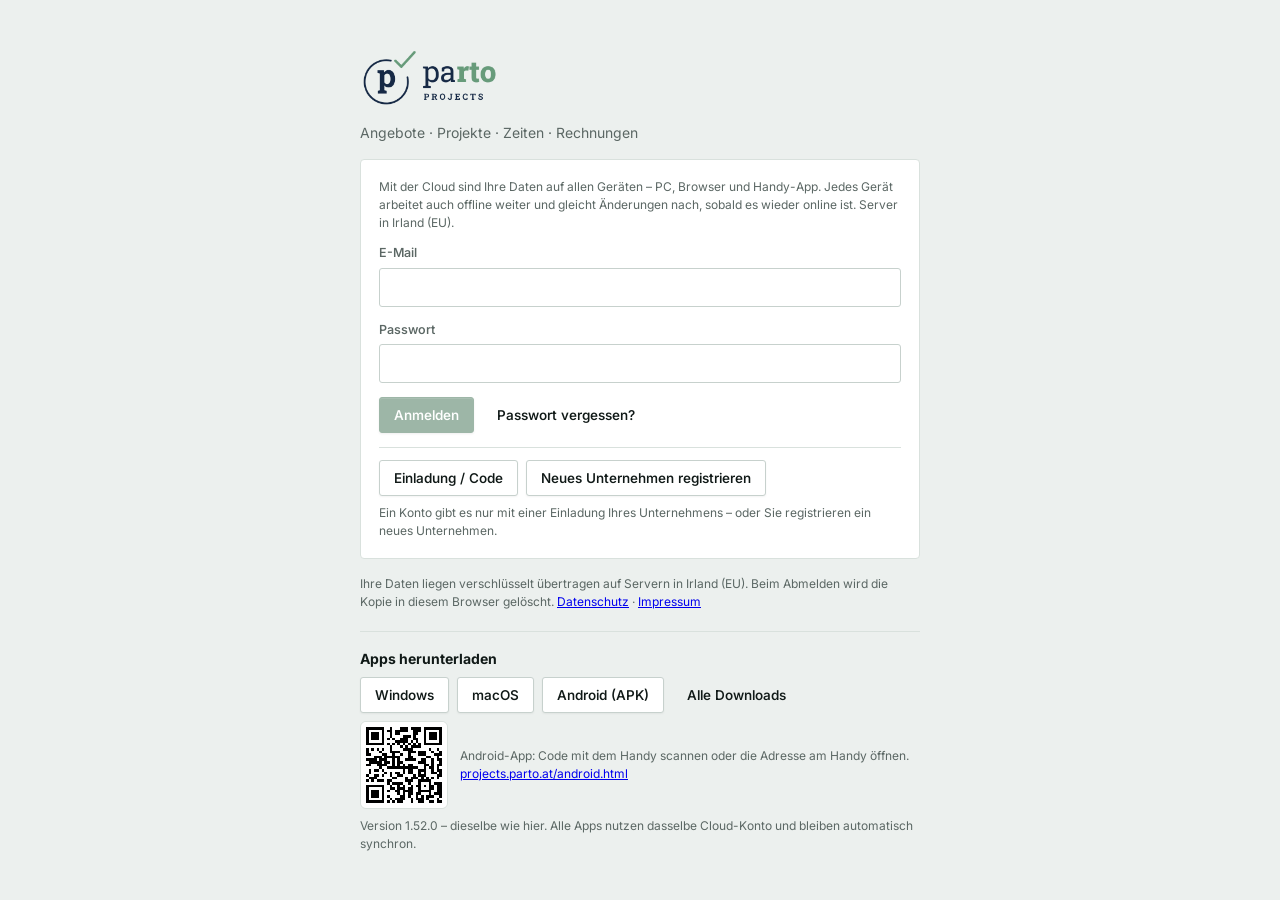
==== commit 23d97aa6: "Web build 7daab8f" ====
--- a/index.html
+++ b/index.html
@@ -3,26 +3,26 @@
   <head>
     <meta charset="UTF-8" />
     <meta name="viewport" content="width=device-width, initial-scale=1.0, viewport-fit=cover" />
-    <title>Parto Diary</title>
+    <title>Parto Projects</title>
     <link rel="manifest" href="/manifest.webmanifest" />
     <link rel="icon" href="/favicon.svg" type="image/svg+xml" />
     <link rel="icon" href="/favicon-32.png" sizes="32x32" type="image/png" />
     <link rel="apple-touch-icon" href="/apple-touch-icon.png" />
-    <meta name="theme-color" content="#1F6F78" />
+    <meta name="theme-color" content="#162945" />
     <!-- The loading sign (src/ui/DiaryLoader.tsx). Kept here so it shows before the script bundle and styles.css arrive. -->
     <style>
       .diary-loader { display: flex; flex-direction: column; align-items: center; gap: 10px; padding: 12px 0; color: var(--ink-2, #5B6764); font: 500 13.5px/1.4 "Inter Variable", "Inter", "Segoe UI", system-ui, sans-serif; }
       .diary-loader svg { width: 112px; height: auto; overflow: visible; }
       .diary-loader.lg svg { width: 168px; }
       .diary-loader.lg { gap: 14px; font-size: 14.5px; }
-      .diary-loader .dl-ink { fill: none; stroke: var(--accent, #1F6F78); stroke-width: 1.7; stroke-linecap: round; stroke-linejoin: round; stroke-dasharray: 100 102; stroke-dashoffset: 100; }
+      .diary-loader .dl-ink { fill: none; stroke: var(--accent, #3E7052); stroke-width: 1.7; stroke-linecap: round; stroke-linejoin: round; stroke-dasharray: 100 102; stroke-dashoffset: 100; }
       .diary-loader .dl-ink1 { animation: dl-ink1 2.6s linear infinite; }
       .diary-loader .dl-ink2 { animation: dl-ink2 2.6s linear infinite; }
       .diary-loader .dl-pen { animation: dl-pen 2.6s linear infinite; }
       .diary-loader .dl-pen-hand { animation: dl-hand .26s ease-in-out infinite alternate; }
       .diary-loader .dl-nib { fill: var(--ink, #101917); }
       .diary-loader .dl-barrel { fill: var(--ink, #101917); }
-      .diary-loader .dl-band { fill: #F2B200; }
+      .diary-loader .dl-band { fill: #679B7A; }
       @keyframes dl-ink1 { 0% { stroke-dashoffset: 100; opacity: 1; } 40% { stroke-dashoffset: 0; } 88% { opacity: 1; } 97%, 100% { stroke-dashoffset: 0; opacity: 0; } }
       @keyframes dl-ink2 { 0%, 47% { stroke-dashoffset: 100; opacity: 1; } 80% { stroke-dashoffset: 0; } 88% { opacity: 1; } 97%, 100% { stroke-dashoffset: 0; opacity: 0; } }
       @keyframes dl-pen {
@@ -39,10 +39,10 @@
         @keyframes dl-breathe { from { opacity: .45; } to { opacity: 1; } }
       }
       #root > .boot { min-height: 100vh; display: grid; place-items: center; background: #F4F6F5; }
-      @media (prefers-color-scheme: dark) { #root > .boot { background: #0D1312; } #root > .boot .dl-ink { stroke: #55B4BC; } #root > .boot .dl-nib, #root > .boot .dl-barrel { fill: #E8EFED; } }
+      @media (prefers-color-scheme: dark) { #root > .boot { background: #0D1312; } #root > .boot .dl-ink { stroke: #8DBF9E; } #root > .boot .dl-nib, #root > .boot .dl-barrel { fill: #E8EFED; } }
     </style>
-    <script type="module" crossorigin src="/assets/index-B5gwSIyO.js"></script>
-    <link rel="stylesheet" crossorigin href="/assets/index-fZqiga9D.css">
+    <script type="module" crossorigin src="/assets/index-5Wn3e1GC.js"></script>
+    <link rel="stylesheet" crossorigin href="/assets/index-By0-nyjt.css">
   </head>
   <body>
     <!-- Static copy of <DiaryLoader size="lg" /> while the scripts load; React replaces it. -->
--- a/assets/index-By0-nyjt.css
+++ b/assets/index-By0-nyjt.css
@@ -0,0 +1 @@
+@font-face{font-family:IBM Plex Sans;font-style:normal;font-display:swap;font-weight:400;src:url(/assets/ibm-plex-sans-cyrillic-ext-400-normal-g30qAdWV.woff2) format("woff2"),url(/assets/ibm-plex-sans-cyrillic-ext-400-normal-Dsrv2Tcn.woff) format("woff");unicode-range:U+0460-052F,U+1C80-1C8A,U+20B4,U+2DE0-2DFF,U+A640-A69F,U+FE2E-FE2F}@font-face{font-family:IBM Plex Sans;font-style:normal;font-display:swap;font-weight:400;src:url(/assets/ibm-plex-sans-cyrillic-400-normal-DZqxrq2p.woff2) format("woff2"),url(/assets/ibm-plex-sans-cyrillic-400-normal-BTotfTJu.woff) format("woff");unicode-range:U+0301,U+0400-045F,U+0490-0491,U+04B0-04B1,U+2116}@font-face{font-family:IBM Plex Sans;font-style:normal;font-display:swap;font-weight:400;src:url(/assets/ibm-plex-sans-greek-400-normal-_efipK4i.woff2) format("woff2"),url(/assets/ibm-plex-sans-greek-400-normal-D9ESIMu3.woff) format("woff");unicode-range:U+0370-0377,U+037A-037F,U+0384-038A,U+038C,U+038E-03A1,U+03A3-03FF}@font-face{font-family:IBM Plex Sans;font-style:normal;font-display:swap;font-weight:400;src:url(/assets/ibm-plex-sans-vietnamese-400-normal-DG4YqDda.woff2) format("woff2"),url(/assets/ibm-plex-sans-vietnamese-400-normal-fK1oJ5dG.woff) format("woff");unicode-range:U+0102-0103,U+0110-0111,U+0128-0129,U+0168-0169,U+01A0-01A1,U+01AF-01B0,U+0300-0301,U+0303-0304,U+0308-0309,U+0323,U+0329,U+1EA0-1EF9,U+20AB}@font-face{font-family:IBM Plex Sans;font-style:normal;font-display:swap;font-weight:400;src:url(/assets/ibm-plex-sans-latin-ext-400-normal-C5H60-Va.woff2) format("woff2"),url(/assets/ibm-plex-sans-latin-ext-400-normal-RBey6euL.woff) format("woff");unicode-range:U+0100-02BA,U+02BD-02C5,U+02C7-02CC,U+02CE-02D7,U+02DD-02FF,U+0304,U+0308,U+0329,U+1D00-1DBF,U+1E00-1E9F,U+1EF2-1EFF,U+2020,U+20A0-20AB,U+20AD-20C0,U+2113,U+2C60-2C7F,U+A720-A7FF}@font-face{font-family:IBM Plex Sans;font-style:normal;font-display:swap;font-weight:400;src:url(/assets/ibm-plex-sans-latin-400-normal-CDDApCn2.woff2) format("woff2"),url(/assets/ibm-plex-sans-latin-400-normal-CYLoc0-x.woff) format("woff");unicode-range:U+0000-00FF,U+0131,U+0152-0153,U+02BB-02BC,U+02C6,U+02DA,U+02DC,U+0304,U+0308,U+0329,U+2000-206F,U+20AC,U+2122,U+2191,U+2193,U+2212,U+2215,U+FEFF,U+FFFD}@font-face{font-family:IBM Plex Sans;font-style:normal;font-display:swap;font-weight:500;src:url(/assets/ibm-plex-sans-cyrillic-ext-500-normal-Cs5J6C77.woff2) format("woff2"),url(/assets/ibm-plex-sans-cyrillic-ext-500-normal-DB5PtV2g.woff) format("woff");unicode-range:U+0460-052F,U+1C80-1C8A,U+20B4,U+2DE0-2DFF,U+A640-A69F,U+FE2E-FE2F}@font-face{font-family:IBM Plex Sans;font-style:normal;font-display:swap;font-weight:500;src:url(/assets/ibm-plex-sans-cyrillic-500-normal-CocWQlwt.woff2) format("woff2"),url(/assets/ibm-plex-sans-cyrillic-500-normal-ByOcLdNv.woff) format("woff");unicode-range:U+0301,U+0400-045F,U+0490-0491,U+04B0-04B1,U+2116}@font-face{font-family:IBM Plex Sans;font-style:normal;font-display:swap;font-weight:500;src:url(/assets/ibm-plex-sans-greek-500-normal-JMMifIXV.woff2) format("woff2"),url(/assets/ibm-plex-sans-greek-500-normal-CuWXN6rf.woff) format("woff");unicode-range:U+0370-0377,U+037A-037F,U+0384-038A,U+038C,U+038E-03A1,U+03A3-03FF}@font-face{font-family:IBM Plex Sans;font-style:normal;font-display:swap;font-weight:500;src:url(/assets/ibm-plex-sans-vietnamese-500-normal-e4dixQRQ.woff2) format("woff2"),url(/assets/ibm-plex-sans-vietnamese-500-normal-BEb3_waV.woff) format("woff");unicode-range:U+0102-0103,U+0110-0111,U+0128-0129,U+0168-0169,U+01A0-01A1,U+01AF-01B0,U+0300-0301,U+0303-0304,U+0308-0309,U+0323,U+0329,U+1EA0-1EF9,U+20AB}@font-face{font-family:IBM Plex Sans;font-style:normal;font-display:swap;font-weight:500;src:url(/assets/ibm-plex-sans-latin-ext-500-normal-DakdToA3.woff2) format("woff2"),url(/assets/ibm-plex-sans-latin-ext-500-normal-D0aIdm-b.woff) format("woff");unicode-range:U+0100-02BA,U+02BD-02C5,U+02C7-02CC,U+02CE-02D7,U+02DD-02FF,U+0304,U+0308,U+0329,U+1D00-1DBF,U+1E00-1E9F,U+1EF2-1EFF,U+2020,U+20A0-20AB,U+20AD-20C0,U+2113,U+2C60-2C7F,U+A720-A7FF}@font-face{font-family:IBM Plex Sans;font-style:normal;font-display:swap;font-weight:500;src:url(/assets/ibm-plex-sans-latin-500-normal-6ng42L7E.woff2) format("woff2"),url(/assets/ibm-plex-sans-latin-500-normal-BgVn5rGT.woff) format("woff");unicode-range:U+0000-00FF,U+0131,U+0152-0153,U+02BB-02BC,U+02C6,U+02DA,U+02DC,U+0304,U+0308,U+0329,U+2000-206F,U+20AC,U+2122,U+2191,U+2193,U+2212,U+2215,U+FEFF,U+FFFD}@font-face{font-family:IBM Plex Sans;font-style:normal;font-display:swap;font-weight:600;src:url(/assets/ibm-plex-sans-cyrillic-ext-600-normal-DUMzJB7m.woff2) format("woff2"),url(/assets/ibm-plex-sans-cyrillic-ext-600-normal-Bz0x94Yp.woff) format("woff");unicode-range:U+0460-052F,U+1C80-1C8A,U+20B4,U+2DE0-2DFF,U+A640-A69F,U+FE2E-FE2F}@font-face{font-family:IBM Plex Sans;font-style:normal;font-display:swap;font-weight:600;src:url(/assets/ibm-plex-sans-cyrillic-600-normal-71GNu3SW.woff2) format("woff2"),url(/assets/ibm-plex-sans-cyrillic-600-normal-BGq0mW3O.woff) format("woff");unicode-range:U+0301,U+0400-045F,U+0490-0491,U+04B0-04B1,U+2116}@font-face{font-family:IBM Plex Sans;font-style:normal;font-display:swap;font-weight:600;src:url(/assets/ibm-plex-sans-greek-600-normal-DzTrcv_p.woff2) format("woff2"),url(/assets/ibm-plex-sans-greek-600-normal-D-CqTdkO.woff) format("woff");unicode-range:U+0370-0377,U+037A-037F,U+0384-038A,U+038C,U+038E-03A1,U+03A3-03FF}@font-face{font-family:IBM Plex Sans;font-style:normal;font-display:swap;font-weight:600;src:url(/assets/ibm-plex-sans-vietnamese-600-normal-DpPYBSTl.woff2) format("woff2"),url(/assets/ibm-plex-sans-vietnamese-600-normal-DgdngZtN.woff) format("woff");unicode-range:U+0102-0103,U+0110-0111,U+0128-0129,U+0168-0169,U+01A0-01A1,U+01AF-01B0,U+0300-0301,U+0303-0304,U+0308-0309,U+0323,U+0329,U+1EA0-1EF9,U+20AB}@font-face{font-family:IBM Plex Sans;font-style:normal;font-display:swap;font-weight:600;src:url(/assets/ibm-plex-sans-latin-ext-600-normal-DOrvGEcy.woff2) format("woff2"),url(/assets/ibm-plex-sans-latin-ext-600-normal-DIrixKbi.woff) format("woff");unicode-range:U+0100-02BA,U+02BD-02C5,U+02C7-02CC,U+02CE-02D7,U+02DD-02FF,U+0304,U+0308,U+0329,U+1D00-1DBF,U+1E00-1E9F,U+1EF2-1EFF,U+2020,U+20A0-20AB,U+20AD-20C0,U+2113,U+2C60-2C7F,U+A720-A7FF}@font-face{font-family:IBM Plex Sans;font-style:normal;font-display:swap;font-weight:600;src:url(/assets/ibm-plex-sans-latin-600-normal-CuJfVYMP.woff2) format("woff2"),url(/assets/ibm-plex-sans-latin-600-normal-Cu4Hd6ag.woff) format("woff");unicode-range:U+0000-00FF,U+0131,U+0152-0153,U+02BB-02BC,U+02C6,U+02DA,U+02DC,U+0304,U+0308,U+0329,U+2000-206F,U+20AC,U+2122,U+2191,U+2193,U+2212,U+2215,U+FEFF,U+FFFD}@font-face{font-family:IBM Plex Mono;font-style:normal;font-display:swap;font-weight:400;src:url(/assets/ibm-plex-mono-cyrillic-ext-400-normal-xuaO2J-f.woff2) format("woff2"),url(/assets/ibm-plex-mono-cyrillic-ext-400-normal-DMdlQ8Kv.woff) format("woff");unicode-range:U+0460-052F,U+1C80-1C8A,U+20B4,U+2DE0-2DFF,U+A640-A69F,U+FE2E-FE2F}@font-face{font-family:IBM Plex Mono;font-style:normal;font-display:swap;font-weight:400;src:url(/assets/ibm-plex-mono-cyrillic-400-normal-BSMlKf0J.woff2) format("woff2"),url(/assets/ibm-plex-mono-cyrillic-400-normal-CEL4l2ZJ.woff) format("woff");unicode-range:U+0301,U+0400-045F,U+0490-0491,U+04B0-04B1,U+2116}@font-face{font-family:IBM Plex Mono;font-style:normal;font-display:swap;font-weight:400;src:url(/assets/ibm-plex-mono-vietnamese-400-normal-BulugwFq.woff2) format("woff2"),url(/assets/ibm-plex-mono-vietnamese-400-normal-DDuiU_S-.woff) format("woff");unicode-range:U+0102-0103,U+0110-0111,U+0128-0129,U+0168-0169,U+01A0-01A1,U+01AF-01B0,U+0300-0301,U+0303-0304,U+0308-0309,U+0323,U+0329,U+1EA0-1EF9,U+20AB}@font-face{font-family:IBM Plex Mono;font-style:normal;font-display:swap;font-weight:400;src:url(/assets/ibm-plex-mono-latin-ext-400-normal-BmRBH3aV.woff2) format("woff2"),url(/assets/ibm-plex-mono-latin-ext-400-normal-D3D2R8hC.woff) format("woff");unicode-range:U+0100-02BA,U+02BD-02C5,U+02C7-02CC,U+02CE-02D7,U+02DD-02FF,U+0304,U+0308,U+0329,U+1D00-1DBF,U+1E00-1E9F,U+1EF2-1EFF,U+2020,U+20A0-20AB,U+20AD-20C0,U+2113,U+2C60-2C7F,U+A720-A7FF}@font-face{font-family:IBM Plex Mono;font-style:normal;font-display:swap;font-weight:400;src:url(/assets/ibm-plex-mono-latin-400-normal-DMJ8VG8y.woff2) format("woff2"),url(/assets/ibm-plex-mono-latin-400-normal-CvHOgSBP.woff) format("woff");unicode-range:U+0000-00FF,U+0131,U+0152-0153,U+02BB-02BC,U+02C6,U+02DA,U+02DC,U+0304,U+0308,U+0329,U+2000-206F,U+20AC,U+2122,U+2191,U+2193,U+2212,U+2215,U+FEFF,U+FFFD}@font-face{font-family:Inter Variable;font-style:normal;font-display:swap;font-weight:100 900;src:url(/assets/inter-cyrillic-ext-wght-normal-B2xhLi22.woff2) format("woff2-variations");unicode-range:U+0460-052F,U+1C80-1C8A,U+20B4,U+2DE0-2DFF,U+A640-A69F,U+FE2E-FE2F}@font-face{font-family:Inter Variable;font-style:normal;font-display:swap;font-weight:100 900;src:url(/assets/inter-cyrillic-wght-normal-CMZtQduZ.woff2) format("woff2-variations");unicode-range:U+0301,U+0400-045F,U+0490-0491,U+04B0-04B1,U+2116}@font-face{font-family:Inter Variable;font-style:normal;font-display:swap;font-weight:100 900;src:url(/assets/inter-greek-ext-wght-normal-CGAr0uHJ.woff2) format("woff2-variations");unicode-range:U+1F00-1FFF}@font-face{font-family:Inter Variable;font-style:normal;font-display:swap;font-weight:100 900;src:url(/assets/inter-greek-wght-normal-CaVNZxsx.woff2) format("woff2-variations");unicode-range:U+0370-0377,U+037A-037F,U+0384-038A,U+038C,U+038E-03A1,U+03A3-03FF}@font-face{font-family:Inter Variable;font-style:normal;font-display:swap;font-weight:100 900;src:url(/assets/inter-vietnamese-wght-normal-CBcvBZtf.woff2) format("woff2-variations");unicode-range:U+0102-0103,U+0110-0111,U+0128-0129,U+0168-0169,U+01A0-01A1,U+01AF-01B0,U+0300-0301,U+0303-0304,U+0308-0309,U+0323,U+0329,U+1EA0-1EF9,U+20AB}@font-face{font-family:Inter Variable;font-style:normal;font-display:swap;font-weight:100 900;src:url(/assets/inter-latin-ext-wght-normal-CFHvXkgd.woff2) format("woff2-variations");unicode-range:U+0100-02BA,U+02BD-02C5,U+02C7-02CC,U+02CE-02D7,U+02DD-02FF,U+0304,U+0308,U+0329,U+1D00-1DBF,U+1E00-1E9F,U+1EF2-1EFF,U+2020,U+20A0-20AB,U+20AD-20C0,U+2113,U+2C60-2C7F,U+A720-A7FF}@font-face{font-family:Inter Variable;font-style:normal;font-display:swap;font-weight:100 900;src:url(/assets/inter-latin-wght-normal-C2S99t-D.woff2) format("woff2-variations");unicode-range:U+0000-00FF,U+0131,U+0152-0153,U+02BB-02BC,U+02C6,U+02DA,U+02DC,U+0304,U+0308,U+0329,U+2000-206F,U+20AC,U+2122,U+2191,U+2193,U+2212,U+2215,U+FEFF,U+FFFD}:root{--bg: #F4F6F5;--surface: #FFFFFF;--surface-2: #F0F3F2;--ink: #101917;--ink-2: #5B6764;--line: #E2E7E5;--line-strong: #CFD7D4;--accent: #3E7052;--accent-ink: #FFFFFF;--accent-soft: #E3EEE7;--good: #23784A;--good-soft: #E0F1E7;--warn: #8F5F10;--warn-soft: #FAEED8;--bad: #B23B33;--bad-soft: #FBE4E1;--side-bg: #162945;--side-ink: #C3D1CE;--side-ink-2: #81938F;--side-hover: rgba(255,255,255,.06);--side-active: rgba(255,255,255,.11);--side-line: rgba(255,255,255,.08);--shadow-1: 0 1px 2px rgba(16,25,23,.04), 0 1px 3px rgba(16,25,23,.06);--shadow-2: 0 12px 32px rgba(16,25,23,.14), 0 2px 8px rgba(16,25,23,.08);--f-display: "Inter Variable", "Inter", "Segoe UI", system-ui, sans-serif;--f-body: "Inter Variable", "Inter", "Segoe UI", system-ui, sans-serif;--f-mono: "IBM Plex Mono", ui-monospace, "Cascadia Mono", Consolas, monospace;--r-lg: 4px;--r: 4px;--r-ctl: 3px;--r-sm: 2px;--r-pill: 2px;--r-pic: 3px;color-scheme:light}@media(prefers-color-scheme:dark){:root:not([data-theme=light]){--bg: #0D1312;--surface: #151D1C;--surface-2: #1B2523;--ink: #E8EFED;--ink-2: #9AA9A5;--line: #26312F;--line-strong: #35423F;--accent: #8DBF9E;--accent-ink: #0B1819;--accent-soft: #1C3226;--good: #64C08A;--good-soft: #17352A;--warn: #E2AA50;--warn-soft: #3A2E17;--bad: #E57A6E;--bad-soft: #3D221F;--side-bg: #0E1A2C;--shadow-1: 0 1px 2px rgba(0,0,0,.3);--shadow-2: 0 12px 32px rgba(0,0,0,.5);color-scheme:dark}}:root[data-theme=dark]{--bg: #0D1312;--surface: #151D1C;--surface-2: #1B2523;--ink: #E8EFED;--ink-2: #9AA9A5;--line: #26312F;--line-strong: #35423F;--accent: #8DBF9E;--accent-ink: #0B1819;--accent-soft: #1C3226;--good: #64C08A;--good-soft: #17352A;--warn: #E2AA50;--warn-soft: #3A2E17;--bad: #E57A6E;--bad-soft: #3D221F;--side-bg: #0E1A2C;--shadow-1: 0 1px 2px rgba(0,0,0,.3);--shadow-2: 0 12px 32px rgba(0,0,0,.5);color-scheme:dark}*{box-sizing:border-box}html,body,#root{height:100%;margin:0}body{background:var(--bg);color:var(--ink);font-family:var(--f-body);font-size:14px;line-height:1.5;-webkit-font-smoothing:antialiased;font-feature-settings:"cv11","ss03"}h1,h2,h3{font-family:var(--f-display);font-weight:650;margin:0;letter-spacing:-.015em}h1{font-size:26px;letter-spacing:-.025em;font-weight:700}h2{font-size:16px}h3{font-size:14px}button,input,select,textarea{font:inherit;color:inherit}:focus-visible{outline:2px solid var(--accent);outline-offset:2px}.num{font-variant-numeric:tabular-nums;font-feature-settings:"tnum","cv11","ss03";letter-spacing:-.005em}.muted{color:var(--ink-2)}[hidden]{display:none!important}.shell{display:grid;grid-template-columns:236px minmax(0,1fr);height:100%}.side{background:var(--side-bg);color:var(--side-ink);border-right:1px solid var(--side-line);padding:20px 14px 14px;display:flex;flex-direction:column;gap:2px;overflow-y:auto}.brand{display:flex;align-items:center;gap:11px;padding:2px 8px 22px}.brand b{font-family:var(--f-display);font-size:15px;font-weight:650;color:var(--side-strong, #fff);letter-spacing:-.01em}.brand small{display:block;color:var(--side-ink-2);font-size:11.5px;margin-top:1px}.mark{width:32px;height:32px;border-radius:var(--r-ctl);background:var(--accent);display:grid;place-items:center;color:var(--accent-ink);font-family:var(--f-display);font-weight:600;flex:none;overflow:hidden;box-shadow:inset 0 0 0 1px #ffffff14}.mark svg{display:block}.nav{border:0;background:none;text-align:left;padding:9px 11px;border-radius:var(--r-ctl);cursor:pointer;display:flex;gap:11px;align-items:center;color:var(--side-ink);font-weight:500;font-size:13.5px;transition:background .12s,color .12s;position:relative}.nav svg{width:18px;height:18px;flex:none;opacity:.9;color:var(--ac, currentColor)}.nav:hover{background:var(--side-hover);color:var(--side-strong, #fff)}.nav[aria-current=page]{background:var(--side-active);color:var(--side-active-ink, #fff);font-weight:600}.nav[aria-current=page] svg{opacity:1;color:var(--ac, var(--side-mark, #fff))}.nav[aria-current=page]:before{content:"";position:absolute;left:-14px;top:8px;bottom:8px;width:3px;border-radius:0 3px 3px 0;background:var(--side-mark, #fff)}.side .grow{flex:1}.side .foot{font-size:12px;color:var(--side-ink-2);padding:12px 10px 4px;border-top:1px solid var(--side-line);display:flex;flex-direction:column;gap:8px}.side .foot .btn.ghost{color:var(--side-ink)}.side .foot .btn:not(.ghost){background:var(--side-hover);border-color:var(--side-line);color:var(--side-strong, #fff);box-shadow:none}main{padding:28px 36px 48px;overflow-y:auto;min-width:0;display:flex;flex-direction:column;gap:20px}main>*{flex-shrink:0}.head{display:flex;flex-wrap:wrap;gap:12px;align-items:flex-end;justify-content:space-between;padding-bottom:4px}.sub{color:var(--ink-2);margin-top:4px;font-size:13.5px}.actions{display:flex;flex-wrap:wrap;gap:8px;align-items:center}.btn{border:1px solid var(--line-strong);background:var(--surface);min-height:36px;padding:0 14px;border-radius:var(--r-ctl);cursor:pointer;display:inline-flex;align-items:center;gap:7px;font-weight:550;font-size:13.5px;white-space:nowrap;box-shadow:0 1px 2px #1019170d;transition:background .12s,border-color .12s,filter .12s}.btn:hover{background:var(--surface-2);border-color:var(--line-strong)}.btn.primary{background:var(--accent);border-color:var(--accent);color:var(--accent-ink);box-shadow:0 1px 2px #1019171f,inset 0 1px #ffffff1f}.btn.primary:hover{filter:brightness(1.08);background:var(--accent)}.btn.danger{color:var(--bad)}.btn.ghost{border-color:transparent;background:none;box-shadow:none}.btn.ghost:hover{background:var(--surface-2)}.btn svg{width:16px;height:16px;flex:none}.btn[disabled]{opacity:.5;cursor:not-allowed;filter:none}.panel{border:1px solid var(--line);border-radius:var(--r);background:var(--surface);box-shadow:var(--shadow-1)}.panel.tablewrap{overflow:auto}.panel>.ph{display:flex;justify-content:space-between;align-items:center;gap:10px;padding:14px 18px;border-bottom:1px solid var(--line);flex-wrap:wrap}.panel>.pb{padding:18px}.tabs{display:flex;flex-wrap:wrap;gap:2px;border-bottom:1px solid var(--line)}.tabs button{border:0;background:none;padding:10px 14px;cursor:pointer;color:var(--ink-2);border-bottom:2px solid transparent;white-space:nowrap;font-weight:500;margin-bottom:-1px;transition:color .12s}.tabs button:hover{color:var(--ink)}.tabs button[aria-selected=true]{color:var(--ink);border-bottom-color:var(--accent);font-weight:600}.form{display:grid;grid-template-columns:repeat(2,minmax(0,1fr));gap:14px 16px;max-width:780px}.form .full{grid-column:1 / -1}.form .coderow{display:grid;grid-template-columns:90px minmax(0,1fr) minmax(0,1fr);gap:14px 16px}.field{display:flex;flex-direction:column;gap:5px;min-width:0}.field label{font-size:12.5px;color:var(--ink-2);font-weight:550}.field input,.field select{border:1px solid var(--line-strong);background:var(--surface);border-radius:var(--r-ctl);padding:8px 11px;min-height:38px;min-width:0;transition:border-color .12s,box-shadow .12s}.field input[aria-invalid=true]{border-color:var(--bad)}.field input[readonly]{background:var(--surface-2);cursor:default}input:focus,select:focus,textarea:focus{outline:none;border-color:var(--accent)!important;box-shadow:0 0 0 3px var(--accent-soft)}.hint{font-size:12px;color:var(--ink-2)}.hint.bad{color:var(--bad)}.hint.good{color:var(--good)}.check{display:flex;gap:8px;align-items:center}input[type=checkbox],input[type=radio]{accent-color:var(--accent)}table{width:100%;border-collapse:collapse}th{font-size:11px;text-transform:uppercase;letter-spacing:.06em;color:var(--ink-2);text-align:left;font-weight:600;padding:10px 12px;border-bottom:1px solid var(--line);background:var(--surface-2)}td{padding:10px 12px;border-bottom:1px solid var(--line)}tr:last-child td{border-bottom:0}td.r,th.r{text-align:right}.banner{display:flex;flex-wrap:wrap;gap:12px;align-items:center;justify-content:space-between;padding:12px 16px;border-radius:var(--r);background:var(--accent-soft);border:1px solid color-mix(in srgb,var(--accent) 18%,transparent)}.banner.warn{background:var(--warn-soft);border-color:color-mix(in srgb,var(--warn) 22%,transparent)}.empty{padding:48px 20px;text-align:center;color:var(--ink-2);display:flex;flex-direction:column;gap:8px;align-items:center}.toast{position:fixed;left:50%;transform:translate(-50%);bottom:24px;background:var(--ink);color:var(--bg);padding:11px 18px;border-radius:var(--r);z-index:60;font-weight:500;box-shadow:var(--shadow-2);display:flex;gap:12px;align-items:center}.overlay{position:fixed;top:0;right:0;bottom:0;left:0;background:#080e0d80;-webkit-backdrop-filter:blur(2px);backdrop-filter:blur(2px);display:grid;place-items:center;z-index:50;padding:16px}.dialog{background:var(--surface);border-radius:var(--r-lg);padding:24px;width:min(460px,100%);display:flex;flex-direction:column;gap:16px;box-shadow:var(--shadow-2);border:1px solid var(--line)}.lock{height:100%;display:grid;place-items:center;background:var(--bg);padding:16px}.lock .card{width:min(380px,100%);background:var(--surface);border:1px solid var(--line);border-radius:var(--r-lg);padding:30px;display:flex;flex-direction:column;gap:14px;box-shadow:var(--shadow-2)}.loading{height:100%;display:grid;place-items:center;color:var(--ink-2)}.pill{display:inline-flex;align-items:center;gap:4px;font-size:12px;font-weight:550;padding:2px 9px;border-radius:var(--r-pill);background:var(--surface-2);color:var(--ink-2);border:1px solid var(--line)}.field textarea{border:1px solid var(--line);background:var(--surface);border-radius:var(--r-ctl);padding:7px 9px;resize:vertical;min-height:60px}.form .sec{font-size:12px;text-transform:uppercase;letter-spacing:.06em;color:var(--ink-2);margin-top:8px;padding-top:12px;border-top:1px solid var(--line)}.form .sec:first-child{margin-top:0;padding-top:0;border-top:0}.toolbar{display:flex;flex-wrap:wrap;gap:10px 16px;align-items:center}.search{position:relative;flex:1 1 260px;max-width:420px}.search svg{position:absolute;left:10px;top:50%;width:16px;height:16px;transform:translateY(-50%);color:var(--ink-2);pointer-events:none}.search input{width:100%;border:1px solid var(--line);background:var(--surface);border-radius:var(--r-ctl);padding:8px 10px 8px 32px}.toolbar select{border:1px solid var(--line);background:var(--surface);border-radius:var(--r-ctl);padding:7px 9px;max-width:260px}.dialog.wide{width:min(720px,100%)}.dialog{max-height:calc(100vh - 32px);max-height:calc(100dvh - 32px);overflow-y:auto}.dialog>.actions:last-child{position:sticky;bottom:-24px;margin:0 -24px -24px;padding:12px 24px 24px;background:var(--surface);border-top:1px solid var(--line);z-index:1}.btn.danger-fill{background:var(--bad);border-color:var(--bad);color:#fff}.tablewrap{overflow-x:auto}tr.click{cursor:pointer}tr.click:hover td{background:var(--surface-2)}tr.click:focus-visible{outline:2px solid var(--accent);outline-offset:-2px}tr.dim td{color:var(--ink-2)}td .sub2{display:block;font-size:12px;color:var(--ink-2)}.pill.good{background:var(--good-soft);color:var(--good)}.pill.warn{background:var(--warn-soft);color:var(--warn)}.pill.bad{background:var(--bad-soft);color:var(--bad)}.pill.accent{background:var(--accent-soft);color:var(--accent)}.dot{display:inline-block;width:10px;height:10px;border-radius:var(--r-sm);margin-right:8px;vertical-align:-1px}.swatches{display:flex;gap:6px;flex-wrap:wrap;padding:4px 0}.swatches button{width:26px;height:26px;border-radius:var(--r-ctl);border:2px solid transparent;cursor:pointer}.swatches button[aria-pressed=true]{border-color:var(--ink);box-shadow:inset 0 0 0 2px var(--surface)}.timeline{list-style:none;margin:0;padding:0}.timeline li{display:grid;grid-template-columns:24px minmax(0,1fr) auto;gap:10px;padding:10px 14px;border-bottom:1px solid var(--line);align-items:start}.timeline li:last-child{border-bottom:0}.timeline .meta{font-size:12px;color:var(--ink-2)}.timeline .done .subj{text-decoration:line-through;color:var(--ink-2)}.timeline .subj{font-weight:500;cursor:pointer;background:none;border:0;padding:0;text-align:left}.quick{display:grid;grid-template-columns:140px 130px minmax(0,1fr) 150px auto;gap:8px;align-items:end;padding:12px 14px;border-bottom:1px solid var(--line)}.quick.plog{grid-template-columns:140px minmax(0,1fr) 200px 150px auto}.quick.plog.note{grid-template-columns:140px minmax(0,1fr) auto}.quick textarea{border:1px solid var(--line);background:var(--surface);border-radius:var(--r-ctl);padding:7px 9px;min-width:0;width:100%;resize:vertical;font:inherit}.quick input,.quick select{border:1px solid var(--line);background:var(--surface);border-radius:var(--r-ctl);padding:7px 9px;min-width:0;width:100%}.stats{display:grid;grid-template-columns:repeat(auto-fit,minmax(180px,1fr));gap:16px}.stats b{font-family:var(--f-display);font-size:22px;font-weight:600;display:block}.snippet{font-family:var(--f-mono);font-size:12px;background:var(--surface-2);border-radius:var(--r-ctl);padding:10px;word-break:break-all;-webkit-user-select:all;user-select:all}.issues{max-height:180px;overflow-y:auto;font-size:12px;margin:0;padding-left:18px;color:var(--ink-2)}@media(max-width:760px){.quick,.quick.plog,.quick.plog.note{grid-template-columns:1fr 1fr}.form .coderow{grid-template-columns:90px minmax(0,1fr)}.form .coderow>:last-child{grid-column:1 / -1}.quick .grow2{grid-column:1 / -1}.hide-sm{display:none}}@media(max-width:760px){.shell{grid-template-columns:minmax(0,1fr)}.side{display:none}main{padding:16px}.form{grid-template-columns:minmax(0,1fr)}}.qe{display:grid;grid-template-columns:150px 82px 82px 76px minmax(200px,1.2fr) minmax(160px,2fr) auto;gap:8px;align-items:end;padding:14px}.qe.with-place{grid-template-columns:150px 78px 78px 70px minmax(180px,1.2fr) minmax(140px,2fr) 70px 60px auto}.qe input,.entries input,.picker input{border:1px solid var(--line);background:var(--surface);border-radius:var(--r-ctl);padding:7px 9px;min-width:0;width:100%}.qe input:disabled{background:var(--surface-2)}.qe input[aria-invalid=true],.entries input[aria-invalid=true],.picker input[aria-invalid=true]{border-color:var(--bad)}.qe .qe-po{grid-column:5 / 7}.qe select{border:1px solid var(--line);background:var(--surface);border-radius:var(--r-ctl);padding:7px 9px;min-width:0;width:100%}.qe select[aria-invalid=true]{border-color:var(--bad)}.qe-foot{display:flex;flex-wrap:wrap;gap:10px;align-items:center;justify-content:space-between;padding:0 14px 12px;min-height:36px}.picker{position:relative}.picker input{padding-left:26px}.picker-dot{position:absolute;left:10px;top:50%;transform:translateY(-50%);margin:0}.picker:not(:has(.picker-dot)) input{padding-left:9px}.picker-list{position:absolute;z-index:40;left:0;right:0;top:calc(100% + 4px);min-width:320px;max-height:300px;overflow-y:auto;margin:0;padding:4px;list-style:none;background:var(--surface);border:1px solid var(--line);border-radius:var(--r);box-shadow:0 10px 30px #00000024}.picker-list li{padding:7px 9px;border-radius:var(--r-sm);cursor:pointer;white-space:nowrap;overflow:hidden;text-overflow:ellipsis;font-size:13px}.picker-list li.hi{background:var(--accent-soft)}.picker-list .picker-empty{cursor:default}.filter-picker{width:220px;max-width:100%}.filter-picker input{min-height:38px;border-color:var(--line-strong);padding-right:26px;text-overflow:ellipsis}.filter-picker.is-set input{border-color:var(--accent)}.filter-picker .picker-list{min-width:260px}.picker-clear{position:absolute;right:4px;top:50%;transform:translateY(-50%);border:0;background:none;color:var(--ink-3, var(--ink-2));cursor:pointer;font-size:16px;line-height:1;padding:4px 6px;border-radius:var(--r-sm)}.picker-clear:hover{color:var(--ink);background:var(--surface-2)}.rb-filter .filter-picker{width:180px}.rb-filter .filter-picker input{min-height:28px;padding-top:3px;padding-bottom:3px;font-size:13px}@media(max-width:640px){.toolbar .filter-picker{width:100%}}.timer{display:flex;flex-wrap:wrap;gap:10px;align-items:center;background:var(--accent-soft);border-radius:var(--r-ctl);padding:4px 4px 4px 12px}.pulse{width:9px;height:9px;border-radius:50%;background:var(--bad);animation:pulse 1.4s ease-in-out infinite}@keyframes pulse{50%{opacity:.25}}@media(prefers-reduced-motion:reduce){.pulse{animation:none}}.toast{display:flex;align-items:center;gap:14px}.toast-action{background:none;border:0;color:var(--accent-soft);font-weight:600;cursor:pointer;text-decoration:underline;padding:0}.entries td{vertical-align:middle}.entries .desc{width:40%}.entries tr.locked td{color:var(--ink-2);cursor:default}.entries tr.editing td{background:var(--accent-soft);padding:6px 4px}.entries tr.editing-msg td{background:var(--accent-soft);padding-top:0}.entries .icons{white-space:nowrap}.entries .sel{width:28px;padding-right:0}.entries .sel input,.dayhead-in>input[type=checkbox]{width:16px;height:16px;margin:0;accent-color:var(--accent);cursor:pointer}.selbar{position:sticky;top:0;z-index:3;display:flex;flex-wrap:wrap;gap:10px;align-items:center;padding:10px 14px;margin-bottom:10px;border-radius:var(--r);background:var(--accent-soft)}.selbar .grow{flex:1}.selbar input[type=date]{width:auto}.entries .icons>*{margin-right:4px}.ico.warn{color:var(--warn)}.dayhead td{background:var(--surface-2);padding:6px 10px}.hsum{margin-bottom:10px}.hsum-head{display:flex;align-items:center;gap:12px;width:100%;padding:10px 14px;border:0;background:none;font:inherit;color:inherit;cursor:pointer;text-align:left}.hsum-head .chev{width:1em;color:var(--ink-2)}.hsum-body{display:grid;gap:0 18px;padding:0 14px 10px}.hsum-body.two{grid-template-columns:3fr 2fr}@media(max-width:900px){.hsum-body.two{grid-template-columns:1fr}}.hsum-tbl{width:100%}.hsum-tbl td,.hsum-tbl th{padding:5px 8px}.dayhead-in{display:flex;align-items:center;gap:12px}.dayhead-in .grow{flex:1}.btn.sm{padding:3px 8px;font-size:13px}.rowacts{white-space:nowrap;width:1%;text-align:right;padding-left:6px;padding-right:6px}.btn.icon{padding:0;width:30px;min-height:30px;justify-content:center}.rowacts .btn.icon{width:28px;min-height:28px}:where(.panel.tablewrap) th{hyphens:auto;-webkit-hyphens:auto}:where(.panel.tablewrap) th,:where(.panel.tablewrap) td{padding-left:10px;padding-right:10px}.btn.icon:disabled{opacity:.3}td.pick,th.pick{width:1%;padding-right:0}td.pick input,th.pick input{margin:0}.sm-date{width:auto!important;margin-right:6px}.nowrap{white-space:nowrap}.seg{display:inline-flex;border:1px solid var(--line);border-radius:var(--r-ctl);overflow:hidden;background:var(--surface)}.seg button{border:0;background:none;padding:7px 12px;cursor:pointer;color:var(--ink-2);border-right:1px solid var(--line);white-space:nowrap}.seg button:last-child{border-right:0}.seg button[aria-pressed=true]{background:var(--accent-soft);color:var(--ink);font-weight:500}.week td.weekend,.week th:nth-child(7),.week th:nth-child(8){background:var(--surface-2)}.week tfoot td{border-top:1px solid var(--line);border-bottom:0}.week .neg{color:var(--warn)}.week .pos{color:var(--good)}.progress-wrap{display:flex;align-items:center;gap:10px;font-size:13px;color:var(--ink-2)}.progress{width:160px;height:8px;border-radius:var(--r-pill);background:var(--surface-2);overflow:hidden}.progress span{display:block;height:100%;background:var(--accent);border-radius:var(--r-pill)}.budget{display:flex;align-items:center;gap:8px;font-size:12px;color:var(--ink-2)}.budget .bar{flex:1;height:7px;border-radius:var(--r-pill);background:var(--surface-2);overflow:hidden;min-width:60px}.budget .bar span{display:block;height:100%;border-radius:var(--r-pill);background:var(--good)}.budget .bar.warn span{background:var(--warn)}.budget .bar.over span{background:var(--bad)}.budget-left{white-space:nowrap}.budget-left.over{color:var(--bad);font-weight:600}.btn.stat{display:block;text-align:left;padding:0}@media(max-width:1100px){.qe,.qe.with-place{grid-template-columns:repeat(4,minmax(0,1fr))}.qe .qe-project,.qe .qe-desc,.qe .qe-po{grid-column:span 2}}@media(max-width:760px){.qe,.qe.with-place{grid-template-columns:1fr 1fr}.qe .qe-project,.qe .qe-desc,.qe .qe-save,.qe .qe-po{grid-column:1 / -1}}th .sub2{display:block;font-weight:400;text-transform:none;letter-spacing:0;font-size:11px}.devcode{font-size:30px;letter-spacing:.18em;font-weight:600;padding:10px 14px;background:var(--surface-2);border-radius:var(--r);text-align:center;-webkit-user-select:all;user-select:all}.ruletest{flex:1 1 280px;max-width:460px;border:1px solid var(--line);background:var(--surface);border-radius:var(--r-ctl);padding:7px 9px}tr.hit td{background:var(--accent-soft)}.review td{vertical-align:middle}.head .actions .progress-wrap{margin-right:6px}.runbar{display:flex;flex-direction:column;gap:12px}.runfields{display:grid;grid-template-columns:repeat(5,minmax(0,1fr));gap:10px}.runfields input,.runfields select{border:1px solid var(--line);background:var(--surface);border-radius:var(--r-ctl);padding:7px 9px;min-width:0;width:100%}.proposal.off{opacity:.55}.proposal-title{font-family:var(--f-display);font-size:15px}.proposal tfoot td{border-top:1px solid var(--line);border-bottom:0;padding:6px 10px}.warnings{display:flex;flex-wrap:wrap;gap:6px;border-top:1px solid var(--line)}.runfoot{position:sticky;bottom:-40px;display:flex;gap:12px;align-items:center;justify-content:space-between;padding:12px 14px;background:var(--surface);border:1px solid var(--line);border-radius:var(--r);box-shadow:0 -4px 18px #0000000f}.created{border-color:var(--good)}.designer{display:grid;grid-template-columns:minmax(0,1fr) minmax(360px,1fr);gap:16px;align-items:start}.designer-form{display:flex;flex-direction:column;gap:16px;min-width:0}.designer-preview{position:sticky;top:0;display:flex;flex-direction:column;gap:6px}.designer-preview iframe{width:100%;aspect-ratio:210 / 297;border:1px solid var(--line);border-radius:var(--r-ctl);background:#fff}.designer.free{grid-template-columns:minmax(300px,.75fr) minmax(480px,1.25fr)}.designer.free .designer-preview{position:static}.fd{display:flex;flex-direction:column;gap:10px}.fd-bar{display:flex;flex-wrap:wrap;gap:2px}.fd-bar .btn{min-width:32px;font-size:15px}.fd-page{position:relative;outline:none;-webkit-user-select:none;user-select:none;touch-action:none;aspect-ratio:210 / 297}.fd-page:focus-visible{box-shadow:0 0 0 2px var(--accent);border-radius:var(--r-ctl)}.fd-page .pdfcanvas{display:block}.fd-overlay{position:absolute;top:0;right:0;bottom:0;left:0;pointer-events:none;overflow:hidden}.fd-margin{position:absolute;top:0;bottom:0;border-left:1px dashed rgba(0,120,255,.18);border-right:1px dashed rgba(0,120,255,.18)}.fd-frame{position:absolute;pointer-events:auto;cursor:move;border:1px dashed rgba(0,120,255,.35);border-radius:2px}.fd-frame.flow{border-color:#00a07866}.fd-frame:hover{background:#0078ff0d}.fd-frame.on{border:1.5px solid rgb(0,120,255);background:#0078ff0f;z-index:2}.fd-tag{position:absolute;left:-1px;top:-15px;font-size:10px;line-height:14px;padding:0 4px;white-space:nowrap;color:#fff;background:#0078ff;border-radius:2px;display:none}.fd-frame.flow .fd-tag{background:#008c69}.fd-frame:hover .fd-tag,.fd-frame.on .fd-tag{display:block}.fd-handle{position:absolute;background:#fff;border:1.5px solid rgb(0,120,255);border-radius:2px}.fd-handle.w{right:-5px;top:50%;width:8px;height:16px;margin-top:-8px;cursor:ew-resize}.fd-handle.h{bottom:-5px;left:50%;width:16px;height:8px;margin-left:-8px;cursor:ns-resize}.fd-guide{position:absolute;background:#ff008c;z-index:3}.fd-guide.v{top:0;bottom:0;width:1px}.fd-guide.hz{left:0;right:0;height:1px}.fd-list{display:flex;flex-direction:column;gap:2px}.fd-list label{display:flex;align-items:center;gap:6px}.fd-list label.on .btn{font-weight:600}.fd-list .muted{margin-left:auto;font-size:12px}.designer-save{position:sticky;bottom:-40px;padding:10px 0;background:var(--bg)}.drop{border:1.5px dashed var(--line);border-radius:var(--r);padding:12px;display:flex;align-items:center;gap:14px;justify-content:space-between;min-height:76px;background:var(--surface)}.drop.over,.drop:focus-visible{border-color:var(--accent);background:var(--accent-soft)}.drop img{max-height:60px;max-width:220px;object-fit:contain;background:repeating-conic-gradient(#f2f2f2 0,#f2f2f2 25%,#fff 0,#fff 50%) 0 0 / 12px 12px}.colorpick{width:34px;height:28px;padding:0;border:1px solid var(--line);border-radius:var(--r-ctl);background:none}.text-box{gap:6px}.text-box textarea,.text-block textarea{width:100%;font:inherit;font-size:14px;white-space:pre-wrap;-moz-tab-size:4;tab-size:4;resize:vertical;border:1px solid var(--line);border-radius:var(--r-ctl);padding:8px 10px;background:var(--surface);min-height:44px}.text-head{font-size:13px;font-weight:600;color:var(--ink)}.text-box.off textarea,.text-block.off textarea{opacity:.5;background:var(--surface-2)}.text-sub{margin:10px 0 0;font-size:15px}.text-block{display:flex;flex-direction:column;gap:8px;padding:12px;border:1px solid var(--line);border-radius:var(--r-ctl);background:var(--surface-2)}.text-block-head{display:flex;flex-wrap:wrap;gap:8px;align-items:center}.text-block-head .text-name{flex:1 1 160px;min-width:0}.text-block-head select,.text-block-head input{border:1px solid var(--line);border-radius:var(--r-ctl);padding:6px 8px;background:var(--surface);font:inherit;font-size:13px}.text-block-actions{display:flex;gap:2px;margin-left:auto}.imp-current{display:flex;flex-direction:column;gap:4px;align-items:flex-start}.imp-result{display:grid;grid-template-columns:minmax(0,1fr) minmax(0,1fr);gap:16px;align-items:start}.imp-page{position:relative;width:100%;border:1px solid var(--line);border-radius:var(--r-ctl);overflow:hidden;background:#fff}.imp-page img{position:absolute;top:0;right:0;bottom:0;left:0;width:100%;height:100%;display:block}.imp-reg{position:absolute;border:1.5px solid var(--imp, #475569);background:color-mix(in srgb,var(--imp, #475569) 8%,transparent);border-radius:2px}.imp-logo{--imp: #c2410c}.imp-sender{--imp: #7c3aed}.imp-recipient{--imp: #0369a1}.imp-meta{--imp: #0f766e}.imp-title{--imp: #be185d}.imp-intro{--imp: #4d7c0f}.imp-table{--imp: #b45309}.imp-totals{--imp: #1d4ed8}.imp-closing{--imp: #6d28d9}.imp-footer{--imp: #475569}.imp-other{--imp: #dc2626}.imp-side{display:flex;flex-direction:column;gap:8px;min-width:0}.imp-file{font-weight:600;overflow:hidden;text-overflow:ellipsis;white-space:nowrap}.imp-found{list-style:none;margin:0;padding:0;display:grid;grid-template-columns:1fr 1fr;gap:3px 12px;font-size:13px}.imp-found li{display:flex;align-items:center;gap:6px;color:var(--ink-2)}.imp-found li:before{content:"–";width:14px;text-align:center}.imp-found li.ok{color:var(--ink)}.imp-found li.ok:before{content:"✓";color:var(--good, #1f7a4a);font-weight:700}.imp-swatches{display:flex;flex-wrap:wrap;gap:4px 14px;font-size:13px}.imp-swatches i{display:inline-block;width:12px;height:12px;border-radius:3px;margin-right:5px;vertical-align:-1px;border:1px solid var(--line)}@media(max-width:760px){.imp-result{grid-template-columns:minmax(0,1fr)}}.imp-preview{display:flex;flex-direction:column;gap:8px;align-items:flex-start;min-width:0}.imp-zoom{display:block;width:100%;padding:0;border:0;background:none;cursor:zoom-in;border-radius:var(--r-ctl)}.imp-zoom:focus-visible{outline:2px solid var(--accent);outline-offset:2px}.dialog.wide:has(.area-editor){width:min(1400px,100%)}.area-editor{display:grid;grid-template-columns:minmax(0,1fr) 280px;gap:18px;align-items:start}.area-stage{display:flex;justify-content:center;min-width:0}.imp-page.big{width:auto;height:calc(100vh - 210px);max-width:100%;touch-action:none;-webkit-user-select:none;user-select:none}.imp-page.big.drawing{cursor:crosshair}.imp-page.big .imp-reg{cursor:move;border-width:2px}.imp-page.big .imp-reg.sel{box-shadow:0 0 0 2px var(--surface),0 0 0 4px var(--imp);background:color-mix(in srgb,var(--imp, #475569) 16%,transparent)}.imp-tag{position:absolute;left:-2px;bottom:100%;font:600 10px/1.4 var(--font, sans-serif);color:#fff;background:var(--imp);padding:0 4px;border-radius:2px 2px 0 0;white-space:nowrap;pointer-events:none}.imp-h{position:absolute;width:10px;height:10px;background:#fff;border:2px solid var(--imp);border-radius:2px}.imp-h.nw{left:-6px;top:-6px;cursor:nwse-resize}.imp-h.se{right:-6px;bottom:-6px;cursor:nwse-resize}.imp-h.ne{right:-6px;top:-6px;cursor:nesw-resize}.imp-h.sw{left:-6px;bottom:-6px;cursor:nesw-resize}.imp-ignore{--imp: #9aa3a1}.imp-pageno{--imp: #0e7490}.imp-page.big .imp-reg.imp-ignore{background:repeating-linear-gradient(45deg,rgba(154,163,161,.18) 0 6px,transparent 6px 12px)}.area-side{display:flex;flex-direction:column;gap:12px;min-width:0}.area-sel{display:flex;flex-direction:column;gap:8px;padding:12px;border:1px solid var(--line);border-radius:var(--r-ctl);background:var(--surface-2)}.area-list{list-style:none;margin:0;padding:0;display:flex;flex-direction:column;gap:2px;max-height:40vh;overflow-y:auto}.area-list button{width:100%;text-align:left;border:0;background:none;padding:4px 6px;border-radius:var(--r-sm, 6px);cursor:pointer;font:inherit;font-size:13px;color:var(--ink);display:flex;align-items:center;gap:8px}.area-list button:hover,.area-list button.on{background:var(--surface-2)}.area-list i{width:10px;height:10px;border-radius:2px;background:var(--imp);flex:none}@media(max-width:900px){.area-editor{grid-template-columns:minmax(0,1fr)}.imp-page.big{height:auto;width:100%}}@media(max-width:1100px){.designer,.designer.free{grid-template-columns:minmax(0,1fr)}.designer-preview{position:static}.runfields{grid-template-columns:repeat(2,minmax(0,1fr))}}.swatches .btn{width:auto;height:auto;border:1px solid var(--line);margin-left:6px}.pdfcanvas{width:100%;border:1px solid var(--line);border-radius:var(--r-ctl);background:#fff;box-shadow:0 2px 10px #0000000f}.picker-role{color:var(--accent);font-weight:600}.rateadd{display:flex;flex-wrap:wrap;gap:8px;align-items:center;border-top:1px solid var(--line)}.rateadd input{border:1px solid var(--line);background:var(--surface);border-radius:var(--r-ctl);padding:6px 8px;width:140px}.qt-overlay{align-items:start;padding-top:6vh}.qt{background:var(--surface);border-radius:var(--r-lg);width:min(560px,100%);max-height:86vh;display:flex;flex-direction:column;gap:10px;padding:18px;box-shadow:0 20px 60px #00000040}.qt-head{display:flex;justify-content:space-between;align-items:center}.qt-search,.qt-desc{border:1px solid var(--line);background:var(--surface);border-radius:var(--r);padding:12px 14px;font-size:16px;width:100%}.qt-desc{padding:9px 14px;font-size:14px}.qt-list{overflow-y:auto;display:flex;flex-direction:column;margin:0 -6px}.qt-sec{font-size:11px;text-transform:uppercase;letter-spacing:.06em;color:var(--ink-2);padding:10px 12px 4px}.qt-row{display:grid;grid-template-columns:14px minmax(0,1fr) auto 28px;gap:10px;align-items:center;text-align:left;border:0;background:none;padding:13px 12px;border-radius:var(--r);cursor:pointer;font-size:15px;min-height:52px}.qt-row:hover,.qt-row:focus-visible{background:var(--accent-soft)}.qt-main{overflow:hidden;text-overflow:ellipsis;white-space:nowrap}.qt-main .qt-role{display:table;margin:3px 0 0}.qt-role{display:inline-block;margin-left:8px;font-size:12px;font-weight:600;color:var(--accent);background:var(--accent-soft);border-radius:var(--r-pill);padding:1px 8px}.qt-go{color:var(--accent);font-size:14px}.qt-running{display:flex;flex-direction:column;align-items:center;gap:10px;padding:18px 6px;text-align:center}.qt-clock{font-size:52px;font-weight:600;letter-spacing:.02em}.activity-prompt{display:flex;flex-wrap:wrap;gap:8px;align-items:center;width:100%}.activity-prompt .hint{flex-basis:100%}.activity-prompt input{flex:1 1 180px;min-width:0}.qt-stop{font-size:18px;padding:14px 40px;border-radius:var(--r)}@media(max-width:760px){.qt-overlay{padding:0;align-items:stretch}.qt{border-radius:0;max-height:none;height:100%;width:100%}}.stack{display:flex;flex-direction:column;gap:16px}.folderline{display:flex;flex-wrap:wrap;align-items:center;gap:8px;font-size:12px}table.clickable tbody tr{cursor:pointer}table.clickable tbody tr:hover,table.clickable tbody tr:focus-visible{background:var(--surface-2);outline:none}.invhead{display:flex;flex-wrap:wrap;align-items:center;gap:8px 12px;font-size:13px}.linklike{border:0;background:none;padding:0;color:var(--accent);cursor:pointer;text-decoration:underline;font:inherit}dl.kv{display:grid;grid-template-columns:max-content 1fr;gap:4px 16px;margin:0;font-size:14px}dl.kv dt{color:var(--ink-2);font-size:13px}dl.kv dd{margin:0;min-width:0;overflow-wrap:anywhere}table.lines td,table.lines th{padding:6px 8px}table.lines tfoot td{border-bottom:0;padding-top:4px;padding-bottom:4px}.subpanel{border-top:1px solid var(--line);padding-top:12px;display:flex;flex-direction:column;gap:8px}.subpanel h3{margin:0;font-size:14px}.payrow{display:flex;flex-wrap:wrap;gap:10px;align-items:flex-end;margin-top:8px}.payrow .field{flex:1 1 140px;min-width:120px}.payrow>.btn{margin-bottom:1px}.notebox{display:flex;flex-direction:column;gap:6px;align-items:flex-start}.notebox .field{width:100%}ul.files{margin:0;padding-left:18px;font-size:13px}table.editlines input{width:100%;border:1px solid var(--line);border-radius:var(--r-sm);padding:5px 7px;background:var(--surface);font:inherit}table.editlines input.r{text-align:right}table.editlines td{vertical-align:top}.checks{display:flex;flex-wrap:wrap;gap:6px 18px;padding-top:4px}.calc{display:inline-block;padding:8px 10px;background:var(--accent-soft);border-radius:var(--r-ctl);font-size:14px}fieldset.form.plain{border:0;padding:0;margin:0;min-width:0}@media(max-width:760px){dl.kv{grid-template-columns:1fr;gap:0 0}dl.kv dt{margin-top:6px}.payrow .field{flex-basis:100%}}.dialog>*{flex-shrink:0}.kpis{display:grid;grid-template-columns:repeat(auto-fit,minmax(160px,1fr));gap:1px;background:var(--line);border:1px solid var(--line);border-radius:var(--r);overflow:hidden}.kpi{text-align:left;border:0;background:var(--surface);border-radius:0;padding:12px 14px;display:flex;flex-direction:column;gap:3px;cursor:pointer;font:inherit;color:inherit}.kpi:hover{background:var(--surface-2)}.kpi b{font-family:var(--f-display);font-size:21px;font-weight:600}.kpi .kpi-sub{font-size:12px;color:var(--ink-2)}.kpi.bad .kpi-sub{color:var(--bad)}.kpi.warn b{color:var(--warn)}table.report tr.grouprow td{background:var(--surface-2);font-weight:600;font-size:13px;padding-top:6px;padding-bottom:6px}table.report tfoot td{border-top:2px solid var(--line);border-bottom:0}.chart{width:100%;height:auto;display:block}.chart .axis{stroke:var(--line)}.chart .bar.cur{fill:var(--accent)}.chart .bar.prev{fill:none;stroke:var(--ink-2);stroke-dasharray:3 2;opacity:.6}.chart .lbl{font-size:11px;fill:var(--ink-2)}.chartlegend{display:flex;flex-wrap:wrap;gap:6px 22px;font-size:13px;margin-bottom:6px}.chartlegend .sw{display:inline-block;width:12px;height:12px;border-radius:var(--r-sm);margin-right:6px;vertical-align:-1px}.chartlegend .sw.cur{background:var(--accent)}.chartlegend .sw.prev{border:1.5px dashed var(--ink-2)}.toolbar input[type=date]{border:1px solid var(--line);background:var(--surface);border-radius:var(--r-ctl);padding:6px 8px}.mapgrid{display:grid;grid-template-columns:repeat(auto-fill,minmax(200px,1fr));gap:10px 14px}.checkrow{display:flex;align-items:center;gap:8px}.checkrow .dot{width:10px;height:10px;border-radius:50%;flex:none}.checkrow .dot.ok{background:var(--good)}.checkrow .dot.bad{background:var(--bad)}.brand-word{display:block;width:auto;max-width:180px;object-fit:contain;margin-bottom:4px}.mark.logo-parto{background:none;box-shadow:none;border-radius:0}.logo-parto img{display:block;object-fit:contain}.brand-logo{max-height:34px;max-width:150px;object-fit:contain;display:block}.brand.with-logo{flex-direction:column;align-items:flex-start;gap:6px}.themepreview{border:1px solid var(--line);border-radius:var(--r);overflow:hidden;display:grid;grid-template-columns:150px 1fr;min-height:150px}.themepreview .tp-side{background:var(--side-bg);padding:12px;display:flex;flex-direction:column;gap:6px}.themepreview .tp-nav{padding:6px 8px;border-radius:var(--r-sm);font-size:13px;color:var(--side-ink)}.themepreview .tp-nav.on{background:var(--side-active);color:var(--side-active-ink, #fff);box-shadow:inset 3px 0 0 var(--side-mark)}.themepreview .tp-main{padding:14px;display:flex;flex-direction:column;gap:10px;background:var(--bg)}.themepreview .tp-btn{align-self:flex-start;border-radius:var(--r-ctl);padding:7px 12px;font-weight:500}.themepreview .tp-pill{align-self:flex-start;border-radius:var(--r-pill);padding:2px 10px;font-size:12px}:root[data-theme=dark] .brand-logo{background:#fff;padding:4px 8px;border-radius:var(--r-sm)}@media(prefers-color-scheme:dark){:root:not([data-theme=light]) .brand-logo{background:#fff;padding:4px 8px;border-radius:var(--r-sm)}}.ovchoices{display:grid;grid-template-columns:repeat(2,minmax(0,1fr));gap:8px}.ovchoices .btn{display:flex;flex-direction:column;align-items:flex-start;text-align:left;gap:2px;padding:10px 12px;height:auto;white-space:normal}.ovchoices .btn span{font-size:12px;font-weight:400;opacity:.85}@media(max-width:760px){.ovchoices{grid-template-columns:1fr}}.hexinput{width:110px;font-family:var(--f-mono);text-transform:uppercase;border:1px solid var(--line);background:var(--surface);border-radius:var(--r-ctl);padding:6px 8px}.hexinput[aria-invalid=true]{border-color:var(--bad)}.week-submit{display:flex;flex-wrap:wrap;gap:10px;align-items:center;justify-content:space-between;padding:10px 12px;border-radius:var(--r);background:var(--accent-soft);font-weight:500}.week-submit.wait{background:var(--surface-2);color:var(--ink-2)}.week-submit.done{background:var(--good-soft);color:var(--good)}.week-note{color:var(--warn);font-size:13px;flex:1 1 100%}.appr-list{display:flex;flex-direction:column;gap:12px}.appr-empty{text-align:center;padding:40px 12px;color:var(--good);font-weight:500}.appr-card{border:1px solid var(--line);border-radius:var(--r-lg);background:var(--surface);overflow:hidden}.appr-head{width:100%;border:0;background:none;display:grid;grid-template-columns:auto minmax(0,1fr) auto auto;gap:12px;align-items:center;padding:14px;text-align:left;cursor:pointer}.appr-avatar{width:38px;height:38px;border-radius:var(--r-pic);background:var(--accent);color:var(--accent-ink);display:grid;place-items:center;font-family:var(--f-display);font-weight:600}.appr-who{display:flex;flex-direction:column;min-width:0}.appr-who .muted{font-size:12px}.appr-h{font-size:18px;font-weight:600}.appr-chev{color:var(--ink-2)}.appr-entries{border-top:1px solid var(--line);padding:6px 14px 10px;display:flex;flex-direction:column}.appr-entry{display:grid;grid-template-columns:auto auto minmax(0,1fr) auto;gap:10px;align-items:start;padding:8px 0;border-bottom:1px solid var(--line);font-size:13px;cursor:pointer}.appr-entry:last-of-type{border-bottom:0}.appr-date{font-size:12px;min-width:64px}.appr-what{display:flex;flex-direction:column;min-width:0}.appr-what b{white-space:nowrap;overflow:hidden;text-overflow:ellipsis}.appr-actions{display:grid;grid-template-columns:1fr 1.4fr;gap:10px;padding:0 14px 14px}.appr-actions .btn{justify-content:center;padding:11px;font-size:15px}.appr-return{padding:0 14px 14px;display:flex;flex-direction:column;gap:8px}.appr-return textarea{border:1px solid var(--line);border-radius:var(--r);padding:10px;background:var(--bg);font-size:15px}.appr-return .actions{justify-content:flex-end}.avatar{display:inline-block;object-fit:contain;background:#fff;border-radius:var(--r-sm);border:1px solid var(--line);flex:none;vertical-align:middle}.avatar.inline{margin-right:8px}.web-start{min-height:100%;display:flex;flex-direction:column;align-items:center;justify-content:center;gap:20px;padding:24px 16px;background:var(--bg)}.web-card{width:min(560px,100%);display:flex;flex-direction:column;gap:16px}.web-brand{display:flex;align-items:center;gap:14px}.web-brand img{height:44px;max-width:140px;object-fit:contain}.web-brand .mark{width:44px;height:44px;font-size:20px;border-radius:var(--r)}.web-brand h1{font-size:24px}.web-card .form{grid-template-columns:1fr}.menu{position:relative;display:inline-block}.menu-pop{position:absolute;right:0;top:calc(100% + 4px);z-index:30;min-width:220px;background:var(--surface);border:1px solid var(--line);border-radius:var(--r);box-shadow:0 8px 24px #0000001f;padding:4px;display:flex;flex-direction:column}.menu-item{border:0;background:none;text-align:left;padding:8px 10px;border-radius:var(--r-sm);cursor:pointer;white-space:nowrap}.menu-item:hover:not([disabled]){background:var(--surface-2)}.menu-item[disabled]{opacity:.45;cursor:not-allowed}.menu-item.danger{color:var(--bad)}.menu-sep{border:0;border-top:1px solid var(--line);margin:4px 2px}.menu-pop,.tag-menu,.um-pop{max-width:calc(100vw - 16px)}@media(max-width:760px){.menu-pop{min-width:min(280px,calc(100vw - 16px))}.menu-item{white-space:normal;overflow-wrap:anywhere}}.xl-sum{display:grid;grid-template-columns:repeat(5,minmax(0,1fr));gap:8px;margin:8px 0}.xl-stat{border:1px solid var(--line);border-radius:var(--r-ctl);padding:8px 10px;display:flex;flex-direction:column;background:var(--surface)}.xl-stat b{font-size:20px}.xl-stat span{color:var(--ink-2);font-size:12px}.xl-stat.create b{color:var(--good)}.xl-stat.update b{color:var(--accent)}.xl-stat.error b{color:var(--bad)}.xl-stat.skip b{color:var(--warn)}tr.xl-err td:last-child{color:var(--bad)}.xl-grid{display:grid;grid-template-columns:repeat(auto-fill,minmax(220px,1fr));gap:10px}.xl-row{display:flex;align-items:center;justify-content:space-between;gap:8px;border:1px solid var(--line);border-radius:var(--r-ctl);padding:8px 10px}@media(max-width:720px){.xl-sum{grid-template-columns:repeat(3,minmax(0,1fr))}}.dl{display:flex;flex-direction:column;gap:8px}.dl-links{display:flex;flex-wrap:wrap;gap:8px}.dl-links a{text-decoration:none;color:inherit}.dl-phone{display:flex;align-items:center;gap:12px}.dl-qr{width:88px;height:88px;flex:none;border-radius:6px;border:1px solid var(--line)}.web-dl{border-top:1px solid var(--line);padding-top:16px}.sync-pill{border:0;background:var(--surface);color:var(--ink-2);border-radius:var(--r-pill);padding:4px 10px;font-size:12px;display:inline-flex;align-items:center;gap:6px;cursor:pointer;align-self:flex-start}.sync-pill i{width:7px;height:7px;border-radius:50%;background:var(--ink-2);flex:none}.sync-pill.idle i{background:var(--good)}.sync-pill.error i{background:var(--bad)}.sync-pill.offline i{background:var(--warn)}.sync-pill.syncing i{background:var(--accent);animation:sync-blink 1s infinite}@keyframes sync-blink{50%{opacity:.3}}.dl-side{text-decoration:none;color:var(--ink);justify-content:center;font-size:13px;padding:6px 10px}fieldset.plain{display:contents;border:0;margin:0;padding:0;min-width:0}fieldset.plain:disabled input,fieldset.plain:disabled select,fieldset.plain:disabled textarea{opacity:1;color:var(--ink);background:var(--surface-2);cursor:default}.rolegrid th.c,.rolegrid td.c{text-align:center;width:1%;white-space:nowrap;padding-left:14px;padding-right:14px}.rolegrid tr.group td{background:var(--surface-2);font-weight:600;font-size:12px;letter-spacing:.04em;text-transform:uppercase;color:var(--ink-2);padding-top:8px;padding-bottom:8px}.rolegrid td.perm{padding-left:22px}.rolegrid input[type=checkbox]{width:18px;height:18px;accent-color:var(--accent);cursor:pointer}.rolegrid input[type=checkbox]:disabled{cursor:default;opacity:.6}.rolehead{background:none;border:0;padding:0;font:inherit;font-weight:600;color:var(--ink);cursor:pointer;text-decoration:underline dotted;text-underline-offset:3px}.rolecount{display:block;font-size:11px;font-weight:400}.chips{display:flex;flex-wrap:wrap;gap:6px}.chip{border:1px solid var(--line);background:var(--surface);color:var(--ink-2);border-radius:var(--r-pill);padding:4px 10px;font:inherit;font-size:12px;cursor:pointer;min-height:28px}.chip[aria-pressed=true]{background:var(--accent-soft);border-color:var(--accent);color:var(--accent);font-weight:600}.chip:disabled{cursor:default;opacity:.55}.field textarea,.toolbar select,.search input,.quick input,.quick select,.toolbar input[type=date],.selbar input[type=date],.payrow input{border:1px solid var(--line-strong);border-radius:var(--r-ctl);background:var(--surface);min-height:38px;transition:border-color .12s,box-shadow .12s}.toolbar select,.toolbar input[type=date]{padding:7px 11px}.search input{padding-left:34px}.pill.good,.pill.warn,.pill.bad,.pill.accent{border-color:transparent}tr.click:hover td{background:color-mix(in srgb,var(--accent) 4%,var(--surface))}.stats b{font-size:24px;font-weight:700;letter-spacing:-.02em}.stats .hint{text-transform:uppercase;letter-spacing:.05em;font-size:11px;font-weight:600}.seg{box-shadow:0 1px 2px #1019170d}.signin-alt{display:flex;flex-wrap:wrap;gap:8px;align-items:center;padding-top:12px;border-top:1px solid var(--line)}.signin-alt .hint{flex-basis:100%}.report-builder{display:grid;grid-template-columns:240px minmax(0,1fr);gap:16px;align-items:start;margin-top:14px}.rb-side .pb{display:flex;flex-direction:column;gap:4px}.rb-side h4{margin:14px 0 4px;font-size:12px;text-transform:uppercase;letter-spacing:.06em;color:var(--ink-2)}.rb-item{text-align:left;border:0;background:none;padding:6px 8px;border-radius:var(--r-sm);cursor:pointer;color:var(--ink);font-size:13.5px}.rb-item:hover{background:var(--surface-2)}.rb-item.on{background:var(--accent-soft);font-weight:600}.rb-main{display:flex;flex-direction:column;gap:14px;min-width:0}.rb-form{display:flex;flex-direction:column;gap:12px}.rb-row{display:flex;flex-wrap:wrap;gap:8px;align-items:center}.rb-cap{font-size:12px;text-transform:uppercase;letter-spacing:.05em;color:var(--ink-2);min-width:120px}.rb-l{display:inline-flex;flex-direction:column;gap:3px;font-size:12px;color:var(--ink-2)}.rb-name{font-size:17px;font-weight:600;flex:1 1 260px;min-width:200px}.rb-chip{display:inline-flex;align-items:center;gap:4px;padding-right:4px}.rb-chip select{padding:2px 4px;font-size:12px;height:auto}.rb-x{border:0;background:none;cursor:pointer;color:inherit;opacity:.6;padding:0 3px;font-size:14px;line-height:1}.rb-x:hover{opacity:1}.rb-filter{display:inline-flex;flex-wrap:wrap;align-items:center;gap:6px;padding:4px 6px 4px 10px;border:1px solid var(--line);border-radius:var(--r-ctl);background:var(--surface-2);font-size:13px}.rb-filter select,.rb-filter input{font-size:13px;padding:3px 6px;height:auto}.rb-via{display:inline-flex;align-items:center;gap:4px;white-space:nowrap}.report-builder .rb-via input{min-height:0;width:auto;padding:0}.rb-actions{border-top:1px solid var(--line);padding-top:12px}.th-sort{border:0;background:none;padding:0;font:inherit;color:inherit;cursor:pointer;text-transform:inherit;letter-spacing:inherit}.report-chart .chart .grid{stroke:var(--line);stroke-dasharray:2 3}.report-chart .chart.pie{max-width:200px;margin:0 auto}.ms-comments{margin:0;padding:0;list-style:none;display:flex;flex-direction:column;gap:8px}.ms-comments li{padding-left:22px;position:relative;line-height:1.5}.ms-comments li:before{content:"";position:absolute;left:4px;top:.55em;width:9px;height:9px;border-radius:50%;background:var(--ink-2)}.ms-comments li.good:before{background:var(--good)}.ms-comments li.warn:before{background:var(--bad)}.ms-kpis{display:grid;grid-template-columns:repeat(auto-fill,minmax(190px,1fr));gap:12px}.ms-kpi{padding:14px 16px;display:flex;flex-direction:column;gap:4px;border-top:3px solid var(--k, var(--accent))}button.ms-kpi{text-align:left;font:inherit;color:inherit;cursor:pointer}button.ms-kpi:hover{background:var(--surface-2)}.ms-kpi .muted{font-size:12.5px}.ms-kpi b{font-size:21px}.ms-deltas{display:flex;gap:10px;font-size:12.5px;min-height:18px}.ms-d{color:var(--ink-2)}.ms-d.up{color:var(--good)}.ms-d.down{color:var(--bad)}.ms-d small{opacity:.7}.ms-grid{display:grid;grid-template-columns:repeat(auto-fill,minmax(300px,1fr));gap:12px}.ms-mini{margin-top:8px;width:100%}.ms-mini td{padding:5px 4px}.ms-pinned{display:grid;grid-template-columns:repeat(auto-fill,minmax(420px,1fr));gap:12px}@media(max-width:900px){.report-builder,.ms-pinned{grid-template-columns:1fr}.rb-cap{min-width:0;width:100%}}.report-builder select,.report-builder input:not([type=checkbox]):not([type=radio]){border:1px solid var(--line-strong);background:var(--surface);border-radius:var(--r-ctl);padding:6px 9px;min-height:34px;max-width:280px}.report-builder .rb-name{max-width:none!important;font-size:17px;font-weight:600}.report-builder .rb-chip select,.report-builder .rb-filter select,.report-builder .rb-filter input{min-height:28px;padding:3px 6px}.report-builder select[multiple]{min-height:0}.chart-units{margin-left:auto}.ms-edit{display:grid;grid-template-columns:minmax(0,2fr) minmax(0,1fr);gap:24px}.ms-edit-list{list-style:none;margin:8px 0;padding:0;display:grid;grid-template-columns:repeat(auto-fill,minmax(240px,1fr));gap:4px 16px}.ms-edit-list li{display:flex;align-items:center;justify-content:space-between;gap:8px;padding:3px 0;border-bottom:1px solid var(--line)}.ms-edit-list .rb-x:disabled{opacity:.2;cursor:default}@media(max-width:900px){.ms-edit{grid-template-columns:1fr}}.fold-head{display:flex;align-items:center;justify-content:space-between;gap:10px}.fold-btn{border:1px solid var(--line);background:var(--surface);color:var(--ink-2);width:26px;height:26px;border-radius:var(--r-ctl);cursor:pointer;font-size:17px;line-height:1;display:inline-flex;align-items:center;justify-content:center;flex:none}.fold-btn:hover{color:var(--ink);border-color:var(--line-strong)}.fold-body{margin-top:8px}.fold.closed .pb{padding-top:10px;padding-bottom:10px}.fold.bare>.fold-head{padding:0 4px 8px}.ms-edit{align-items:start}.ms-edit-list.one{grid-template-columns:1fr}fieldset{min-width:0}.banner.good{background:var(--good-soft);color:var(--good);border-color:transparent}table.audit td{font-size:13px;vertical-align:top}table.audit .audit-change{color:var(--ink-2);word-break:break-word}.shades{display:flex;border-radius:var(--r-ctl);overflow:hidden;border:1px solid var(--line);width:max-content}.shades button{width:34px;height:28px;border:0;cursor:pointer}.shades button[aria-pressed=true]{box-shadow:inset 0 0 0 2px var(--surface),inset 0 0 0 4px var(--ink)}.presets{display:grid;grid-template-columns:repeat(auto-fill,minmax(130px,1fr));gap:10px}.preset{border:1px solid var(--line);border-radius:var(--r);background:var(--surface);padding:0;cursor:pointer;overflow:hidden;text-align:left;font-weight:550;font-size:13px}.preset[aria-pressed=true]{outline:2px solid var(--accent);outline-offset:1px}.preset .pv{display:grid;grid-template-columns:30% 1fr;height:58px}.preset .pv i{display:block}.preset .pv span{display:flex;flex-direction:column;gap:5px;padding:9px 8px}.preset .pv em{display:block;height:8px;border-radius:var(--r-sm)}.preset .nm{display:block;padding:6px 9px;border-top:1px solid var(--line)}.seg-row{display:flex;flex-wrap:wrap;gap:6px}.seg-row button{border:1px solid var(--line-strong);background:var(--surface);border-radius:var(--r-ctl);padding:7px 12px;cursor:pointer;font-weight:550;font-size:13px}.seg-row button[aria-pressed=true]{background:var(--accent-soft);border-color:var(--accent);color:var(--accent)}.seg-row button small{display:block;font-weight:400;color:var(--ink-2);font-size:11.5px}.info-btn{width:22px;height:22px;border-radius:var(--r-pic);border:1.5px solid var(--accent);background:var(--surface);color:var(--accent);font:700 12px/1 Georgia,serif;font-style:italic;cursor:pointer;display:inline-flex;align-items:center;justify-content:center;flex:none;padding:0;vertical-align:middle}.info-btn:hover{background:var(--accent);color:var(--accent-ink)}.help{display:flex;flex-direction:column;gap:14px;max-width:620px}.help-intro{margin:0;color:var(--ink-2)}.help-sec h3{margin:0 0 6px;font-size:14px}.help ol{margin:0;padding-left:0;list-style:none;counter-reset:step;display:flex;flex-direction:column;gap:8px}.help ol li{counter-increment:step;position:relative;padding-left:34px;line-height:1.5}.help ol li:before{content:counter(step);position:absolute;left:0;top:0;width:23px;height:23px;border-radius:var(--r-pic);background:var(--accent-soft);color:var(--accent);font-weight:700;font-size:12.5px;display:grid;place-items:center}.help ol li .hint{display:block;margin-top:2px}.help-note{margin:0;padding:10px 12px;border-radius:var(--r-ctl);background:var(--warn-soft);color:var(--warn);font-size:13px}.btn-with-info{display:inline-flex;align-items:center;gap:6px}.env-ribbon{position:fixed;z-index:9999;top:14px;right:-34px;transform:rotate(45deg);background:#e8590c;color:#fff;font:800 12px/1 var(--f-body);letter-spacing:.12em;padding:6px 40px;box-shadow:0 2px 8px #00000040;pointer-events:none}.mig-step .mig-head{display:flex;align-items:center;gap:10px}.mig-no{width:26px;height:26px;border-radius:var(--r-pic);background:var(--accent-soft);color:var(--accent);font-weight:700;font-size:13px;display:grid;place-items:center;flex:none}.mig-step.done .mig-no{background:var(--good-soft);color:var(--good)}.mig-body{display:flex;flex-direction:column;gap:8px;margin:10px 0 0 36px}@media(max-width:700px){.mig-body{margin-left:0}}.switch-notice{position:fixed;z-index:9000;left:50%;bottom:24px;transform:translate(-50%);width:min(560px,calc(100vw - 32px));background:var(--surface);border:1px solid var(--line);border-left:4px solid var(--accent);border-radius:var(--r);box-shadow:var(--shadow-2);padding:14px 16px;display:flex;flex-direction:column;gap:6px}.switch-notice .btn{align-self:flex-end}.nav-badge{margin-left:auto;min-width:20px;height:20px;padding:0 6px;border-radius:var(--r-pill);background:var(--bad);color:#fff;font-size:11.5px;font-weight:700;display:inline-grid;place-items:center}.reminders .pill.bad{margin-right:4px}.reminder-history{display:flex;flex-direction:column;gap:4px;padding:10px 12px;border:1px solid var(--line);border-radius:var(--r)}table.units input{width:100%}.unit-list{display:flex;flex-direction:column;gap:10px}.unit-row{display:grid;grid-template-columns:110px 1fr 1fr 100px 150px auto;gap:10px;align-items:end;padding-bottom:10px;border-bottom:1px solid var(--line)}.unit-row label{display:flex;flex-direction:column;gap:3px;font-size:12px;color:var(--ink-2);min-width:0}.unit-row input,.unit-row select{width:100%;min-width:0}.unit-actions{display:flex;gap:4px;align-items:center}.unit-row.vat-row{grid-template-columns:110px minmax(0,1fr) auto}@media(max-width:760px){.unit-row{grid-template-columns:1fr 1fr}.unit-actions{grid-column:1 / -1;justify-content:flex-end}}.dialog-head{display:flex;align-items:flex-start;justify-content:space-between;gap:12px}.dialog-head h2{margin:0}.dialog-close{border:0;background:none;font-size:26px;line-height:1;color:var(--ink-2);cursor:pointer;padding:0 4px;margin:-4px -6px 0 0;border-radius:var(--r-ctl);flex:none}.dialog-close:hover{background:var(--surface-2);color:var(--ink)}.ph-app .dialog-head{position:sticky;top:calc(-16px - env(safe-area-inset-top));background:var(--surface);margin:calc(-16px - env(safe-area-inset-top)) -16px 0;padding:calc(14px + env(safe-area-inset-top)) 16px 10px;border-bottom:1px solid var(--line);z-index:2}.ph-app .dialog-close{font-size:30px;padding:0 8px}button.brand{border:0;background:none;cursor:pointer;text-align:left;color:inherit;font:inherit;width:100%}.ph-home{display:flex;align-items:center;gap:10px;border:0;background:none;padding:0;color:inherit;font:inherit;cursor:pointer;min-width:0;flex:1;text-align:left}.logo-grid{display:grid;grid-template-columns:repeat(auto-fill,minmax(120px,1fr));gap:10px;margin-top:8px}.logo-cand{display:flex;align-items:center;justify-content:center;height:96px;padding:10px;border:1px solid var(--line);border-radius:var(--r);background:repeating-conic-gradient(#f2f4f5 0,#f2f4f5 25%,#fff 0,#fff 50%) 0 0 / 14px 14px;cursor:pointer}.logo-cand:hover,.logo-cand:focus-visible{border-color:var(--accent);box-shadow:0 0 0 2px color-mix(in srgb,var(--accent) 30%,transparent)}.logo-cand img{max-width:100%;max-height:100%;object-fit:contain}.people-pick{display:grid;grid-template-columns:repeat(auto-fill,minmax(180px,1fr));gap:6px 14px}.rt-tools{display:flex;flex-wrap:wrap;gap:4px;margin-bottom:4px}.ua-list{display:flex;flex-direction:column;border:1px solid var(--line);border-radius:var(--r);max-height:520px;overflow-y:auto}.ua-project{padding:10px 14px;border-top:1px solid var(--line);display:flex;flex-direction:column;gap:6px}.ua-project:first-child{border-top:0}.ua-head{display:flex;align-items:center;gap:4px;flex-wrap:wrap}.ua-roles{display:flex;flex-wrap:wrap;gap:4px 18px;padding-left:2px}.filecheck{border:1px solid var(--line);border-radius:var(--r);padding:10px 14px;display:flex;flex-direction:column;gap:6px;background:var(--surface)}.filecheck ul{margin:0;padding:0;list-style:none;display:flex;flex-direction:column;gap:5px;font-size:13px}.field .readonly{min-height:38px;display:flex;align-items:center;padding:0 11px;border:1px dashed var(--line-strong);border-radius:var(--r-ctl);color:var(--ink-2);background:var(--surface-2)}.req{color:var(--bad);font-weight:600}.rolegrid-wrap{max-height:calc(100vh - 230px);overflow:auto;border:1px solid var(--line);border-radius:var(--r)}.rolegrid thead th{position:sticky;top:0;z-index:3;box-shadow:inset 0 -1px 0 var(--line)}.rolegrid thead th:first-child,.rolegrid td.perm,.rolegrid tr.group td:first-child{position:sticky;left:0;z-index:2;background:var(--surface)}.rolegrid thead th:first-child{z-index:4;background:var(--surface-2)}.rolegrid tr.group td:first-child{background:var(--surface-2)}.ph-app .rolegrid-wrap{max-height:calc(100vh - var(--ph-tabs-h, 64px) - 180px)}.env-tag{display:inline-block;margin-left:6px;padding:1px 5px;border-radius:3px;background:#e8590c;color:#fff;font:800 10px/1.4 var(--f-body);letter-spacing:.08em;vertical-align:middle}.check-pop{list-style:none;margin:0;padding:0;display:flex;flex-direction:column;gap:10px;max-height:60vh;overflow-y:auto}.check-pop li{border:1px solid var(--line);border-radius:var(--r);padding:10px 12px;display:flex;flex-direction:column;gap:4px}.cp-head{display:flex;gap:8px;align-items:center;flex-wrap:wrap}.cp-ex{font-size:12px;word-break:break-word}main>.topbar{display:flex;justify-content:flex-end;margin:-6px 0 6px;min-height:36px}.usermenu{position:relative}.um-button{display:inline-flex;align-items:center;gap:8px;padding:4px 10px 4px 4px;border:1px solid var(--line);border-radius:999px;background:var(--surface);color:var(--ink);cursor:pointer;font:inherit}.um-button:hover{border-color:var(--line-strong)}.um-avatar{width:28px;height:28px;border-radius:50%;display:grid;place-items:center;background:var(--accent);color:var(--accent-ink);font-size:12px;font-weight:600;letter-spacing:.02em}img.um-avatar{object-fit:cover;padding:0}.acting-banner{background:var(--accent-soft);border:1.5px solid var(--accent)}.um-name{max-width:220px;overflow:hidden;text-overflow:ellipsis;white-space:nowrap;font-size:14px}.um-pop{position:absolute;right:0;top:calc(100% + 6px);z-index:60;width:300px;background:var(--surface);border:1px solid var(--line);border-radius:var(--r);box-shadow:0 10px 30px #0000001f;padding:6px 0}.um-who{padding:10px 16px;display:flex;flex-direction:column;gap:2px;border-bottom:1px solid var(--line)}.um-who .muted{font-size:13px;overflow:hidden;text-overflow:ellipsis}.um-sec{padding:10px 16px;border-bottom:1px solid var(--line);display:flex;flex-direction:column;gap:6px}.um-sec:last-child{border-bottom:0;padding-top:6px;padding-bottom:4px}.um-label{font-size:12px;color:var(--ink-2);text-transform:uppercase;letter-spacing:.04em}.um-item{text-align:left;background:none;border:0;padding:8px 0;font:inherit;color:var(--ink);cursor:pointer}.um-item:hover{color:var(--accent)}.um-item.danger{color:var(--bad, #b42318)}.sync-banner{margin-bottom:12px}@media(max-width:720px){.um-name{display:none}.um-button{padding-right:6px}}.um-pop .seg{display:flex}.um-pop .seg button{flex:1}.viewseg{margin-bottom:12px}.alloc{display:flex;flex-direction:column;gap:8px}.alloc-amt{width:110px;text-align:right}.alloc-sum{font-size:14px;color:var(--ink-2)}.alloc-sum.bad{color:var(--bad)}table.lines tr.dim td{color:var(--ink-3, var(--ink-2))}.alloc-amt[aria-invalid=true]{border-color:var(--bad);box-shadow:0 0 0 2px var(--bad-soft)}table.lines tr.bad td{color:var(--bad)}.viewseg{width:fit-content}th.sortable{cursor:pointer;-webkit-user-select:none;user-select:none}th.sortable:hover{color:var(--ink)}th.sort-asc:after,th.sort-desc:after{content:"";display:inline-block;margin-left:5px;vertical-align:1px;border:4px solid transparent}th.sort-asc:after{border-bottom:5px solid currentColor;border-top-width:0}th.sort-desc:after{border-top:5px solid currentColor;border-bottom-width:0}th.r.sort-asc:after,th.r.sort-desc:after{margin-left:4px}th .thsort{font:inherit;color:inherit;text-transform:inherit;letter-spacing:inherit;background:none;border:0;padding:0;cursor:pointer}th .thsort:hover{color:var(--ink)}th .thsort+.thsort{margin-left:10px;font-weight:500;opacity:.8}th .thsort.sort-asc:after,th .thsort.sort-desc:after{content:"";display:inline-block;margin-left:5px;vertical-align:1px;border:4px solid transparent}th .thsort.sort-asc:after{border-bottom:5px solid currentColor;border-top-width:0}th .thsort.sort-desc:after{border-top:5px solid currentColor;border-bottom-width:0}.back-btn{display:inline-flex;align-items:center;gap:6px;padding:8px 14px 8px 10px;font-size:15px;font-weight:600;flex-shrink:0}.back-btn svg{flex-shrink:0}.form-topsave{display:flex;justify-content:flex-end}@media(max-width:720px){.back-btn span{display:none}.back-btn{padding:8px}}.alloc-summary{position:sticky;top:0;z-index:2;display:grid;grid-template-columns:repeat(4,minmax(0,1fr));gap:1px;background:var(--line);border:1px solid var(--line);border-radius:var(--r);overflow:hidden}.alloc-summary>div{background:var(--surface);padding:10px 12px;display:flex;flex-direction:column;gap:2px}.alloc-summary span{font-size:12px;color:var(--ink-2)}.alloc-summary b{font-size:18px}.alloc-summary .alloc-chosen{background:var(--accent-soft)}.alloc-summary .ok b{color:var(--good)}.alloc-summary .warn{background:var(--warn-soft)}.alloc-summary .warn b{color:var(--warn)}.alloc-summary .bad{background:var(--bad-soft)}.alloc-summary .bad b{color:var(--bad)}@media(max-width:720px){.alloc-summary{grid-template-columns:repeat(2,minmax(0,1fr))}}.with-picker{position:relative;display:inline-block}.with-picker.compact{display:block;margin-top:4px}.with-btn{display:inline-flex;align-items:center;gap:6px}.with-btn.on{color:var(--accent);font-weight:600}.with-pop{position:absolute;z-index:40;left:0;top:calc(100% + 4px);min-width:260px;max-width:340px;max-height:320px;overflow-y:auto;background:var(--surface);border:1px solid var(--line);border-radius:var(--r);box-shadow:0 10px 30px #0000001f;padding:10px 12px;display:flex;flex-direction:column;gap:6px}.qe-foot{gap:12px}.mention-list{list-style:none;margin:0;padding:0}.mention-list li{display:flex;gap:12px;align-items:center;justify-content:space-between;padding:10px 16px;border-top:1px solid var(--line);flex-wrap:wrap}.mention-list li:first-child{border-top:0}.mention-what{display:flex;flex-direction:column;gap:2px;min-width:0}.ph-mentions{margin-bottom:12px}.field .ro{padding:8px 0;min-height:36px;display:block}.prof-h{font-size:14px;font-weight:650;margin:18px 0 6px}.prof-list{margin:0;padding-left:18px}.prof-list li{padding:2px 0}.prevnext{display:inline-flex;align-items:center;gap:4px;flex-shrink:0}.prevnext .btn{padding:9px;display:inline-flex}.prevnext .muted{font-size:13px;min-width:52px;text-align:center;white-space:nowrap}.dialog-head .prevnext{margin-left:auto}@media(max-width:720px){.prevnext .muted{display:none}}.viewbar{display:flex;flex-wrap:wrap;gap:8px;align-items:center;margin-left:auto}.colpick{list-style:none;margin:0;padding:0;display:flex;flex-direction:column;gap:2px;max-height:60vh;overflow:auto}.colpick li{display:flex;align-items:center;gap:4px;padding:2px 4px;border-radius:var(--r-sm)}.colpick li:hover{background:var(--surface-2)}.colpick li .check{flex:1}.tag-bar{display:flex;flex-wrap:wrap;gap:6px;align-items:flex-start;margin:-4px 0 12px;min-height:26px}.tag-row{display:inline-flex;gap:4px;margin-left:8px;vertical-align:middle}.tag-ribbon{--tag: var(--accent);position:relative;display:inline-flex;align-items:center;gap:4px;height:26px;padding:0 16px 0 10px;background:var(--tag);color:#fff;font-size:12.5px;font-weight:600;letter-spacing:.01em;line-height:1;white-space:nowrap;clip-path:polygon(0 0,100% 0,calc(100% - 8px) 50%,100% 100%,0 100%);border-radius:0 0 0 4px;box-shadow:inset 0 3px #0000002e}.tag-ribbon.sm{height:19px;padding:0 12px 0 7px;font-size:11px;clip-path:polygon(0 0,100% 0,calc(100% - 6px) 50%,100% 100%,0 100%);box-shadow:inset 0 2px #0000002e}.tag-ribbon .tag-name{max-width:180px;overflow:hidden;text-overflow:ellipsis}.tag-x{border:0;background:transparent;color:inherit;opacity:.75;font-size:14px;padding:0 0 0 2px;cursor:pointer;line-height:1}.tag-x:hover{opacity:1}.tag-more{font-size:11px;color:var(--ink-2);align-self:center}.tag-add{display:inline-flex;align-items:center;gap:5px;height:26px;border:0;background:var(--accent-soft);color:var(--accent);font-size:12.5px;font-weight:600;padding:0 16px 0 9px;cursor:pointer;border-radius:0 0 0 4px;clip-path:polygon(0 0,100% 0,calc(100% - 8px) 50%,100% 100%,0 100%);opacity:.8;transition:opacity .12s}.tag-add:hover,.tag-add:focus-visible{opacity:1}.tag-input{position:relative;display:inline-block}.tag-input input{height:26px;width:180px;font-size:13px;padding:2px 8px}.tag-menu{position:absolute;top:30px;left:0;z-index:20;min-width:220px;display:flex;flex-direction:column;padding:4px;background:var(--surface);border:1px solid var(--line);border-radius:var(--r-ctl);box-shadow:0 8px 24px #10191724}.tag-menu button{display:flex;justify-content:space-between;align-items:center;gap:8px;border:0;background:transparent;padding:5px 6px;border-radius:6px;text-align:left;cursor:pointer;color:var(--ink);font-size:13px}.tag-menu button[aria-selected=true],.tag-menu button:hover{background:var(--accent-soft)}.tag-pick{display:flex;flex-wrap:wrap;gap:10px 16px}.tag-pick .check{display:inline-flex;align-items:center;gap:6px}.selbar .tag-input input{background:var(--surface)}.swatch-sm{width:16px;height:16px;border-radius:4px;border:2px solid transparent;margin-right:3px;padding:0;cursor:pointer;vertical-align:middle}.swatch-sm[aria-pressed=true]{border-color:var(--ink)}.panel.drop-over{outline:2px dashed var(--accent);outline-offset:-4px}h2.sec{font-size:14px;font-weight:600;margin:18px 0 8px;color:var(--muted, inherit)}.tag-shelf{display:inline-flex;gap:4px;flex-wrap:wrap;align-items:center}.tag-shelf>span{cursor:grab}tr.tag-drop td{background:color-mix(in srgb,var(--accent) 14%,transparent)}.tag-open{display:inline-flex;align-items:center;gap:6px;border:0;background:transparent;padding:0;cursor:pointer}.tag-open .caret{width:10px;color:var(--ink-2);font-size:11px}tr.tag-objects>td{background:var(--surface-2, transparent)}.tag-groups{display:grid;grid-template-columns:repeat(auto-fill,minmax(240px,1fr));gap:12px 24px;padding:4px 0 8px 16px}.tag-groups h4{margin:0 0 4px;font-size:12px;text-transform:uppercase;letter-spacing:.04em;color:var(--ink-2)}.tag-groups ul{list-style:none;margin:0;padding:0;display:flex;flex-direction:column;gap:3px;font-size:13px}.linkish{border:0;background:transparent;padding:0;color:var(--accent);cursor:pointer;font:inherit;text-align:left}.linkish:hover{text-decoration:underline}.setup-filter{display:flex;align-items:center;gap:10px;justify-content:flex-end;margin:0 0 18px;flex-wrap:wrap}.setup-filter label{font-weight:600;color:var(--ink-2);font-size:13px}.setup-filter input{min-height:34px;width:min(300px,100%);padding:0 10px;border:1px solid var(--line-strong);border-radius:var(--r-ctl);background:var(--surface);color:var(--ink)}.setup-grid{display:grid;grid-template-columns:repeat(3,minmax(0,1fr));gap:8px 40px;align-items:start}.setup-col{display:flex;flex-direction:column;gap:22px;min-width:0}.setup-group h2{display:flex;align-items:center;gap:8px;margin:0 0 6px;padding-bottom:6px;border-bottom:1px solid var(--line);font-size:15px;font-weight:500;color:var(--ink)}.setup-group h2 svg{width:17px;height:17px;color:var(--ink-2);flex:none}.setup-group ul{list-style:none;margin:0;padding:0}.setup-group li{padding:3px 0;display:flex;flex-direction:column;gap:2px}.setup-link{border:0;background:none;padding:0;color:var(--accent);font:inherit;font-size:13.5px;text-align:left;cursor:pointer;align-self:flex-start}.setup-link:hover{text-decoration:underline}.setup-hits{font-size:12px;color:var(--ink);background:var(--accent-soft);border-radius:4px;padding:1px 6px;align-self:flex-start}.setup-back{margin-bottom:6px;padding-left:6px}@media(max-width:900px){.setup-grid{grid-template-columns:1fr}}.suggest{position:relative}.suggest-list{position:fixed;z-index:80;margin:0;padding:4px 0;list-style:none;max-height:320px;overflow:auto;background:var(--surface);border:1px solid var(--line-strong);border-radius:var(--r-ctl);box-shadow:var(--shadow-2)}.suggest-list li{display:flex;justify-content:space-between;align-items:baseline;gap:12px;padding:6px 10px;cursor:pointer}.suggest-list li.on{background:var(--accent-soft)}.suggest-list .suggest-head{cursor:default;font-size:11px;text-transform:uppercase;letter-spacing:.06em;color:var(--ink-2);padding:4px 10px}.suggest-text{display:flex;flex-direction:column;min-width:0}.suggest-text small{color:var(--ink-2);font-size:11.5px}.suggest-list .num{white-space:nowrap}.footer-cols{display:grid;grid-template-columns:repeat(3,1fr);gap:8px}.footer-cols textarea{width:100%;font:inherit;font-size:13px;white-space:pre;overflow-x:auto;resize:vertical;border:1px solid var(--line);border-radius:var(--r-ctl);padding:8px 10px;background:var(--surface)}@media(max-width:700px){.footer-cols{grid-template-columns:1fr}}.sig-edit{min-height:110px;max-height:340px;overflow:auto;padding:8px 10px;border:1px solid var(--line, #d6d6d6);border-radius:6px;background:#fff;color:#222;font:11pt/1.45 Calibri,Arial,Helvetica,sans-serif}.sig-edit:focus{outline:2px solid var(--accent, #1F6F78);outline-offset:1px}.sig-edit:empty:before{content:attr(data-placeholder);color:#888}.sig-edit img{max-width:100%}.avatar.round{border-radius:50%;object-fit:cover;margin-right:0}.field .fold-head{align-self:flex-start;display:inline-flex;align-items:baseline;gap:6px;border:0;background:none;padding:2px 0;margin:0;cursor:pointer;font:inherit;font-size:12.5px;font-weight:550;color:var(--ink-2);text-align:left}.field .fold-head:hover{color:var(--ink)}.field .fold-head .fold-chev{width:12px;font-size:11px}.field .fold-head .muted{font-weight:400}.field .currency-grid{display:grid;grid-template-columns:repeat(auto-fill,minmax(200px,1fr));gap:6px 14px}.field .currency-grid label.check{font-size:13.5px;color:var(--ink);font-weight:400;min-width:0}.field .currency-grid label.check .muted{overflow:hidden;text-overflow:ellipsis;white-space:nowrap}.field .currency-grid input[type=checkbox]{width:16px;height:16px;min-height:0;padding:0;margin:0;flex:none;cursor:pointer}.field .currency-grid input[type=checkbox]:disabled{cursor:default;opacity:.6}.fx-table{max-width:720px;margin-bottom:8px}.fx-calc{display:flex;flex-wrap:wrap;gap:10px;align-items:flex-end}.fx-calc .field{min-width:110px}.fx-calc .field>span{font-size:12.5px;color:var(--ink-2);font-weight:550}.fx-calc .field input:not([type=date]){width:140px}.fx-calc>.btn{min-height:38px}.fx-out{display:flex;flex-direction:column;gap:2px;padding-bottom:4px;min-width:200px}.fx-out b{font-size:18px}.cur-tag{margin-left:4px;font-size:11px;color:var(--ink-2);font-weight:500}.field .filter-picker,.runfields .filter-picker{width:100%}.slot-filters{display:flex;flex-wrap:wrap;gap:8px 12px;align-items:center;width:100%}.slot{display:inline-flex;align-items:center;gap:6px;padding:4px;border:1px dashed var(--line-strong);border-radius:var(--r-ctl);background:var(--surface)}.slot.is-set{border-style:solid;border-color:var(--accent)}.slot select,.slot input[type=date],.slot .slot-amount{border:1px solid var(--line-strong);border-radius:var(--r-ctl);background:var(--surface);min-height:36px;padding:6px 9px;max-width:220px}.slot .filter-picker{width:180px}.slot .slot-amount{width:90px;text-align:right}.slot .slot-x{position:static;transform:none}@media(max-width:640px){.slot{width:100%;flex-wrap:wrap}.slot .filter-picker,.slot select{width:100%;max-width:none}}.toolbar select.filter-select.is-set,.rb-filter select.filter-select.is-set{border-color:var(--accent)}.proc-tabs{display:flex;gap:6px;margin-bottom:12px}.proc-gallery,.proc-actions{display:grid;grid-template-columns:repeat(auto-fill,minmax(220px,1fr));gap:8px;margin-bottom:14px}.proc-card{text-align:left;display:flex;flex-direction:column;gap:4px;padding:10px 12px;border:1px solid var(--line);border-radius:var(--r);background:var(--surface);color:var(--ink);font:inherit;cursor:pointer}.proc-card span{color:var(--ink-2);font-size:12.5px}.proc-card:hover{border-color:var(--accent)}.proc-card.blank{border-style:dashed}.proc-row{display:flex;align-items:center;gap:12px;padding:8px 0;border-bottom:1px solid var(--line)}.proc-row:last-child{border-bottom:0}.proc-row-main{flex:1;min-width:0;display:flex;flex-direction:column;gap:2px;text-align:left;border:0;background:none;padding:0;font:inherit;color:var(--ink);cursor:pointer}.proc-row-main .hint{overflow:hidden;text-overflow:ellipsis}.proc-mode{display:inline-flex;gap:0}.proc-mode .chip{border-radius:0;margin-left:-1px}.proc-mode .chip:first-child{border-radius:var(--r-pill) 0 0 var(--r-pill);margin-left:0}.proc-mode .chip:last-child{border-radius:0 var(--r-pill) var(--r-pill) 0}.proc-mode .chip.mode-live[aria-pressed=true]{background:var(--good-soft);border-color:var(--good);color:var(--good)}.proc-mode .chip.mode-test[aria-pressed=true]{background:var(--warn-soft);border-color:var(--warn);color:var(--warn)}.proc-head{display:grid;grid-template-columns:1fr 1.4fr auto;gap:12px;align-items:end}.proc-sentence{margin-top:12px}.proc-sentence .pb{display:flex;flex-wrap:wrap;align-items:center;gap:8px 6px;font-size:16px}.proc-word{font-family:var(--f-display);font-weight:600;color:var(--ink-2)}.proc-chip{font:inherit;font-size:15px;padding:4px 12px;border:1px solid var(--accent);border-radius:var(--r-pill);background:var(--accent-soft);color:var(--accent);cursor:pointer}.proc-chip[aria-expanded=true]{background:var(--accent);color:var(--accent-ink)}.proc-chip.static{cursor:default;background:var(--surface-2);border-color:var(--line);color:var(--ink)}.proc-chip.bad{border-color:var(--bad);background:var(--bad-soft);color:var(--bad)}.proc-pop{flex-basis:100%;margin-top:6px;padding:12px;border:1px solid var(--line);border-radius:var(--r);background:var(--surface-2);font-size:14px;display:flex;flex-direction:column;gap:8px}.proc-choices,.proc-inline{display:flex;flex-wrap:wrap;gap:6px;align-items:center}.proc-trigger,.proc-conds{display:flex;flex-direction:column;gap:8px}.proc-cond{display:flex;flex-wrap:wrap;gap:6px;align-items:center}.proc-cond>select:first-child{min-width:220px;max-width:100%}.proc-value{display:inline-flex;gap:4px;align-items:center}.proc-group{border-left:3px solid var(--line-strong);padding:4px 0 4px 10px;display:flex;flex-direction:column;gap:6px}.proc-check{display:inline-flex;gap:6px;align-items:center;font-size:13px}.proc-flow{display:grid;grid-template-columns:minmax(240px,1fr) 2fr;gap:12px;margin-top:12px;align-items:start}.proc-steps{list-style:none;margin:0;padding:0;position:relative}.proc-steps li{position:relative;padding-left:0}.proc-steps li+li:before{content:"";position:absolute;left:15px;top:-8px;height:8px;border-left:2px solid var(--line-strong)}.proc-steps li.together{margin-left:22px}.proc-steps li.together:before{border-left-style:dashed}.proc-steps button{width:100%;display:flex;gap:10px;align-items:flex-start;text-align:left;border:1px solid transparent;border-radius:var(--r);background:none;padding:6px;margin:4px 0;font:inherit;color:var(--ink);cursor:pointer}.proc-steps li.on button{border-color:var(--accent);background:var(--accent-soft)}.proc-steps li.bad button{border-color:var(--bad)}.proc-steps .dot{flex:none;width:22px;height:22px;border-radius:50%;background:var(--accent);color:var(--accent-ink);display:grid;place-items:center;font-size:12px;font-weight:600;margin-left:4px}.proc-steps small{display:block;color:var(--ink-2);font-size:12px}.proc-add{margin-top:8px}.proc-add .proc-actions{grid-template-columns:1fr;margin-top:8px}.proc-extras{display:flex;flex-direction:column;gap:8px;margin-top:14px;padding-top:10px;border-top:1px solid var(--line)}.proc-test{margin-top:12px}.proc-matches{margin:4px 0 0;padding-left:18px;columns:2;font-size:13px}.proc-ph{display:flex;flex-wrap:wrap;gap:4px;align-items:center}.proc-ph .chip{font-family:var(--f-mono);font-size:11px;min-height:22px;padding:1px 6px}.proc-preview{border:1px solid var(--line);border-radius:var(--r);padding:10px;display:flex;flex-direction:column;gap:6px;background:var(--surface)}.pill-x{border:0;background:none;color:inherit;cursor:pointer;padding:0 0 0 4px;font-size:11px}@media(max-width:760px){.proc-head,.proc-flow{grid-template-columns:1fr}.proc-matches{columns:1}}.proc-pop select,.proc-pop input:not([type=checkbox]),.proc-extras select,.proc-extras input:not([type=checkbox]),.proc-choices select,.proc-inline input:not([type=checkbox]){border:1px solid var(--line-strong);background:var(--surface);border-radius:var(--r-ctl);padding:5px 8px;min-height:32px;min-width:0}.quota-view .good{color:var(--good)}.quota-view .bad{color:var(--bad)}.quota-table tr.muted td{color:var(--ink-2)}.quota-key{display:inline-block;width:10px;height:10px;border-radius:2px;vertical-align:-1px}.quota-head{display:flex;gap:8px;align-items:center;flex-wrap:wrap;margin-bottom:12px}.portal{max-width:1040px;margin:0 auto;padding:24px 16px 48px}.portal h1{font-size:24px;margin:2px 0 4px}.portal-card{max-width:460px;margin:10vh auto 0;background:var(--surface);border:1px solid var(--line);border-radius:var(--r);padding:24px}.portal-head{--portal-accent: var(--accent);margin-bottom:14px}.portal-brand{display:flex;align-items:center;gap:14px;flex-wrap:wrap;padding-bottom:12px;margin-bottom:14px;border-bottom:3px solid var(--portal-accent)}.portal-brand img{max-height:52px;max-width:220px;object-fit:contain}.portal-company{font-size:18px;font-weight:600}.portal-brand .portal-tools{margin-left:auto}.portal-kicker{font-size:12px;text-transform:uppercase;letter-spacing:.06em;color:var(--ink-2)}.portal-tools{display:flex;gap:8px;align-items:center;flex-wrap:wrap}.portal-contact{display:flex;justify-content:space-between;align-items:center;gap:12px;flex-wrap:wrap;background:var(--surface);border:1px solid var(--line);border-radius:var(--r);padding:12px 16px;margin-bottom:18px}.portal-contact-ways{display:flex;gap:14px;flex-wrap:wrap}.portal-contact-list{display:flex;gap:10px 28px;flex-wrap:wrap}.pp-contact-row input{flex:1;min-width:120px}.portal-comments h2{font-size:18px;margin:0 0 6px}.portal-embedded{padding:0;max-width:none}.portal-comment{border-left:3px solid var(--line);padding:4px 0 4px 10px;margin:8px 0}.portal-comment.reply{border-left-color:var(--accent)}@media print{.no-print,.seg,.env-ribbon{display:none!important}.portal{max-width:none;padding:0}}.cc-box{display:flex;flex-wrap:wrap;gap:6px;align-items:center;border:1px solid var(--line-strong);background:var(--surface);border-radius:var(--r-ctl);padding:5px 6px;min-height:38px}.cc-box.bad{border-color:var(--bad)}.cc-chip{display:inline-flex;align-items:center;gap:4px;max-width:100%;background:var(--surface-2);border:1px solid var(--line);border-radius:var(--r-pill);padding:2px 4px 2px 10px;font-size:12.5px;overflow:hidden}.cc-chip.bad{border-color:var(--bad);color:var(--bad)}.cc-chip .muted{overflow:hidden;text-overflow:ellipsis;white-space:nowrap}.cc-chip button{border:0;background:none;cursor:pointer;font-size:15px;line-height:1;padding:0 4px;color:var(--ink-2)}.cc-add{min-height:26px;padding:2px 8px}.cc-pop{border:1px solid var(--line);border-radius:var(--r);background:var(--surface);box-shadow:0 6px 20px #00000014;padding:8px 12px 12px;max-height:360px;overflow-y:auto;display:flex;flex-direction:column;gap:4px}.cc-group{font-size:11.5px;font-weight:600;color:var(--ink-2);text-transform:uppercase;letter-spacing:.03em;margin-top:6px}.cc-opt{overflow-wrap:anywhere}.cc-other{display:flex;gap:6px}.cc-other input{flex:1;min-width:0}.cc-pop label.cc-opt{font-weight:400;color:var(--ink);font-size:13px;display:flex;gap:8px;align-items:flex-start}.cc-pop input[type=checkbox]{min-height:0;padding:0;margin-top:2px}.cc-other input{min-height:32px;padding:5px 9px}.um-help{display:flex;align-items:center;justify-content:space-between;gap:12px}.um-help kbd,.hc-top kbd{font:600 11px/1 var(--f-mono);color:var(--ink-2);border:1px solid var(--line-strong);border-bottom-width:2px;border-radius:var(--r-sm);padding:2px 5px;background:var(--surface-2)}.hc-overlay{z-index:60;align-items:stretch}.hc-shell{background:var(--surface);border:1px solid var(--line);border-radius:var(--r-lg);box-shadow:var(--shadow-2);display:flex;flex-direction:column;width:min(1180px,100%);height:calc(100dvh - 32px);margin:0 auto;overflow:hidden}.hc-top{display:flex;align-items:center;gap:12px;padding:12px 16px;border-bottom:1px solid var(--line);flex-wrap:wrap}.hc-brand{display:flex;flex-direction:column;min-width:0;line-height:1.25}.hc-brand b{font-size:15px}.hc-brand .muted{font-size:12.5px;overflow:hidden;text-overflow:ellipsis;white-space:nowrap;max-width:260px}.hc-search{flex:1 1 260px;display:flex;align-items:center;gap:8px;border:1px solid var(--line-strong);border-radius:var(--r-ctl);padding:0 10px;background:var(--surface);color:var(--ink-2);min-width:0}.hc-search:focus-within{border-color:var(--accent);box-shadow:0 0 0 3px var(--accent-soft)}.hc-search input{border:0;outline:0;background:none;flex:1;min-width:0;min-height:36px;font:inherit;color:var(--ink);padding:0;box-shadow:none}.hc-top .dialog-close{margin:0}.hc-navbtn{display:none}.hc-body{flex:1;display:flex;min-height:0}.hc-nav{width:270px;flex:none;overflow-y:auto;border-right:1px solid var(--line);padding:12px 8px 24px;background:var(--surface-2)}.hc-group+.hc-group{margin-top:14px}.hc-group-h{font-size:11.5px;text-transform:uppercase;letter-spacing:.05em;color:var(--ink-2);font-weight:650;padding:0 10px 4px}.hc-nav ul{list-style:none;margin:0;padding:0}.hc-nav button{display:flex;align-items:center;justify-content:space-between;gap:6px;width:100%;text-align:left;border:0;background:none;font:inherit;font-size:13.5px;color:var(--ink);padding:5px 10px;border-radius:var(--r-ctl);cursor:pointer}.hc-nav button:hover{background:var(--surface)}.hc-nav button.on{background:var(--accent-soft);color:var(--accent);font-weight:600}.hc-here{color:var(--accent);font-size:9px}.hc-main{flex:1;overflow-y:auto;padding:20px 28px 48px;min-width:0;scroll-padding-top:12px}.hc-article{max-width:760px;line-height:1.6}.hc-article h1{font-size:24px;margin:0 0 8px}.hc-article h2{font-size:18px;margin:28px 0 8px;padding-top:4px}.hc-article h3{font-size:15px;margin:20px 0 6px}.hc-article p{margin:0 0 10px}.hc-article ul{margin:0 0 12px;padding-left:22px}.hc-article li{margin:3px 0}.hc-article code{font:12.5px var(--f-mono);background:var(--surface-2);border:1px solid var(--line);border-radius:var(--r-sm);padding:0 4px}.hc-article mark,.hc-results mark{background:var(--warn-soft);color:inherit;padding:0 1px;border-radius:2px}.hc-summary{font-size:15px;color:var(--ink-2)}.hc-meta{display:flex;gap:8px;align-items:center;flex-wrap:wrap;margin-bottom:10px}.hc-back{margin:-6px 0 6px -8px}.hc-toc{display:flex;flex-wrap:wrap;gap:4px 6px;align-items:center;margin:4px 0 18px;padding:10px 12px;background:var(--surface-2);border-radius:var(--r);font-size:13px}.hc-toc span{color:var(--ink-2);margin-right:4px;font-weight:600}.hc-toc a{color:var(--accent);text-decoration:none;padding:1px 6px;border-radius:var(--r-sm)}.hc-toc a:hover{background:var(--accent-soft)}.hc-steps{margin:0 0 14px;padding-left:0;list-style:none;counter-reset:step;display:flex;flex-direction:column;gap:6px}.hc-steps li{counter-increment:step;position:relative;padding-left:34px}.hc-steps li:before{content:counter(step);position:absolute;left:0;top:1px;width:23px;height:23px;border-radius:var(--r-pic);background:var(--accent-soft);color:var(--accent);font-weight:700;font-size:12.5px;display:grid;place-items:center}.hc-note{border-left:3px solid var(--accent);background:var(--accent-soft);padding:10px 14px;border-radius:0 var(--r) var(--r) 0;margin:0 0 14px}.hc-note p:last-child{margin:0}.hc-table{overflow-x:auto;margin:0 0 14px}.hc-table table{border-collapse:collapse;font-size:13.5px;min-width:100%}.hc-table th,.hc-table td{text-align:left;vertical-align:top;padding:6px 10px;border-bottom:1px solid var(--line)}.hc-table th{background:var(--surface-2);font-weight:600}.hc-fig{margin:6px 0 16px}.hc-fig img{max-width:100%;height:auto;border:1px solid var(--line);border-radius:var(--r);box-shadow:var(--shadow-1);display:block}.hc-fig figcaption{font-size:12.5px;color:var(--ink-2);margin-top:4px}.hc-link{color:var(--accent)}.hc-results{max-width:760px;display:flex;flex-direction:column;gap:14px}.hc-count{font-size:12.5px}.hc-hit h3{margin:0 0 4px;font-size:15px}.hc-hit button{display:flex;flex-direction:column;gap:2px;width:100%;text-align:left;border:1px solid transparent;background:none;font:inherit;color:var(--ink);padding:8px 10px;border-radius:var(--r);cursor:pointer}.hc-hit button.sel{background:var(--surface-2);border-color:var(--line)}.hc-hit-h{font-weight:600;color:var(--accent);font-size:13.5px}.hc-snip{font-size:13px;color:var(--ink-2);line-height:1.5}@media(max-width:760px){.hc-overlay{padding:0}.hc-shell{height:100dvh;border-radius:0;border:0}.hc-top{padding:10px 12px;gap:8px}.hc-search{order:5;flex-basis:100%}.hc-brand .muted{max-width:160px}.hc-navbtn{display:inline-flex}.hc-nav{display:none;position:absolute;z-index:2;inset:0 auto 0 0;width:min(300px,85vw);box-shadow:var(--shadow-2)}.hc-nav.open{display:block}.hc-body{position:relative}.hc-main{padding:16px 16px 40px}}.licence-grid{display:grid;grid-template-columns:repeat(auto-fill,minmax(260px,1fr));gap:12px;margin-bottom:16px}.licence-card{border:1px solid var(--line);border-radius:10px;padding:12px 14px;background:var(--surface-2)}.licence-card.on{background:var(--surface);border-color:var(--good)}.licence-card h3{margin:0 0 6px;font-size:15px;display:flex;gap:8px;align-items:center;justify-content:space-between}.licence-card ul{margin:6px 0 0;padding-left:18px;font-size:13px;color:var(--ink-2)}.licence-card p.hint{margin:0}.suspended-screen{min-height:100vh;display:grid;place-content:center;gap:12px;padding:24px 16px;max-width:520px;margin:0 auto;text-align:center;background:var(--bg);color:var(--ink)}.suspended-screen h1{margin:0;font-size:22px}.plan-tree tr.plan-ms td{background:var(--surface-2, var(--surface))}.plan-tree tr.plan-sub td:first-child{font-size:13px}.plan-diamond{color:var(--accent);margin-right:6px;font-size:11px}.plan-fold{padding:0 4px;min-height:0;margin-right:2px}.plan-tree td:first-child{min-width:220px}.plan-tree td.plan-team{min-width:230px}.plan-staff{display:flex;flex-wrap:wrap;gap:4px;margin-bottom:2px}.plan-staff .chip{cursor:default;min-height:22px;padding:2px 8px;white-space:nowrap}.plan-staff .chip.muted{text-decoration:line-through}.plan-quick{display:flex;flex-wrap:wrap;gap:8px;align-items:center;padding:10px 16px;border-top:1px solid var(--line)}.plan-quick input{flex:1 1 220px;min-width:0}.plan-quick .hint{flex-basis:100%}.plan-name{color:inherit;text-decoration:none}.plan-name.ms{font-weight:600}.plan-name:hover{text-decoration:underline;color:var(--accent)}.ck-bar{display:flex;flex-wrap:wrap;gap:8px;align-items:center;justify-content:space-between;margin-bottom:10px}.ck-grid{display:grid;grid-template-columns:repeat(12,minmax(0,1fr));gap:12px;align-items:start}.ck-tile{padding:14px 16px;min-width:0;margin:0;position:relative}.ck-resize{position:absolute;top:0;right:-7px;width:12px;height:100%;cursor:ew-resize;touch-action:none;z-index:2}.ck-resize:after{content:"";position:absolute;top:50%;left:4px;width:4px;height:32px;margin-top:-16px;border-radius:2px;background:var(--accent);opacity:.5}.ck-resize:hover:after{opacity:1}.ck-grid.editing .ck-tile{outline:1px dashed var(--line);cursor:grab}.ck-tile.dnd-dragging{opacity:.45}.ck-tile.dnd-before{box-shadow:-4px 0 0 var(--accent)}.ck-tile.dnd-after{box-shadow:4px 0 0 var(--accent)}@media(max-width:760px){.ck-resize{display:none}.ck-tile.dnd-before{box-shadow:0 -4px 0 var(--accent)}.ck-tile.dnd-after{box-shadow:0 4px 0 var(--accent)}}.ck-edit{display:flex;gap:4px;align-items:center;margin:-6px -8px 8px;padding:4px 6px;background:var(--surface-2);border-radius:var(--r)}.ck-edit select{margin-left:auto}.ck-handle{color:var(--ink-2);padding:0 4px}.ck-head{display:flex;align-items:baseline;justify-content:space-between;gap:8px;margin-bottom:8px}.ck-head .ck-title{margin:0;padding:0;min-height:0;border:0;background:none;font-size:13px;font-weight:600;text-transform:uppercase;letter-spacing:.04em;color:var(--ink-2)}.ck-big{font-family:var(--f-display);font-size:26px;font-weight:600;margin-bottom:6px}.ck-list{list-style:none;margin:0;padding:0;display:flex;flex-direction:column;gap:6px}.ck-list li{display:flex;gap:10px;align-items:baseline;font-size:14px}.ck-list li.ck-total{border-top:1px solid var(--line);padding-top:6px;font-weight:600}.ck-grow{flex:1;min-width:0;overflow:hidden;text-overflow:ellipsis;white-space:nowrap}.ck-empty{color:var(--ink-2);font-size:14px;padding:6px 0}.ck-report{max-height:320px;overflow:auto}.ck-gallery{display:grid;grid-template-columns:repeat(auto-fill,minmax(200px,1fr));gap:8px}.ck-pick{text-align:left;display:flex;flex-direction:column;gap:4px;padding:10px 12px;border:1px solid var(--line);border-radius:var(--r);background:var(--surface);cursor:pointer;font:inherit;color:inherit}.ck-pick:hover{background:var(--surface-2)}@media(max-width:760px){.ck-grid{grid-template-columns:1fr}.ck-tile{grid-column:auto!important}}.gantt{padding:0 16px 16px}.gt-bar{display:flex;flex-wrap:wrap;gap:12px;align-items:center;padding:4px 0 12px}.gt-body{display:flex;border:1px solid var(--line);border-radius:var(--r);overflow:hidden;background:var(--surface)}.gt-names{flex:0 0 240px;border-right:1px solid var(--line);min-width:0}.gantt.compact .gt-names{flex-basis:160px}.gt-name{display:flex;align-items:center;gap:4px;white-space:nowrap;overflow:hidden;text-overflow:ellipsis;font-size:13px;border-top:1px solid transparent}.gt-name>a,.gt-name>span:last-child{overflow:hidden;text-overflow:ellipsis}.gt-name.ms{font-weight:600}.gt-name.crit,.gt-name.crit a{color:var(--bad)}.gt-scroll{flex:1;overflow-x:auto;min-width:0}.gantt.compact .gt-scroll{max-height:260px;overflow-y:auto}.gt-scroll svg{display:block;touch-action:pan-y;-webkit-user-select:none;user-select:none}.gt-grid{stroke:var(--line);stroke-width:1}.gt-grid.strong{stroke:var(--line-strong)}.gt-zebra{fill:var(--surface-2, transparent);opacity:.5}.gt-tick{fill:var(--ink-2);font-size:11px;font-family:var(--f-body)}.gt-today{stroke:var(--bad);stroke-width:1.5;stroke-dasharray:4 3}.gt-task rect:first-of-type{fill:var(--accent)}.gt-task.crit rect:first-of-type{fill:var(--bad)}.gt-task.done rect:first-of-type{fill:var(--good);opacity:.6}.gt-task.drag rect:first-of-type{cursor:grab}.gt-progress{fill:var(--ink);opacity:.55}.gt-handle{fill:transparent;cursor:ew-resize}.gt-handle:hover{fill:var(--ink);opacity:.25}.gt-base{fill:var(--ink-2);opacity:.35}.gt-base-ms{fill:none;stroke:var(--ink-2);stroke-dasharray:2 2;opacity:.7}.gt-ms path{fill:var(--ink)}.gt-ms.crit path{fill:var(--bad)}.gt-ms.done path{fill:var(--good)}.gt-ms.drag{cursor:grab}.gt-amount{fill:var(--ink-2);font-size:11px;font-family:var(--f-body)}.gt-sum path{fill:var(--ink);opacity:.75}.gt-link{fill:none;stroke:var(--ink-2);stroke-width:1.2;opacity:.7}.gt-link.crit{stroke:var(--bad);opacity:1}.gt-link.late{stroke:var(--warn);stroke-dasharray:3 2;opacity:1}.gt-arrowhead{fill:var(--ink-2)}.board{display:grid;grid-template-columns:repeat(4,minmax(0,1fr));gap:12px;padding:0 16px 16px}.board-col{background:var(--surface-2, var(--bg));border:1px solid var(--line);border-radius:var(--r);padding:8px;min-height:120px;display:flex;flex-direction:column;gap:8px}.board-col.over,.board-col.dnd-over{border-color:var(--accent);background:var(--accent-soft)}.board-col h3{margin:2px 4px 4px;font-size:13px;display:flex;gap:6px;align-items:center}.board-card{background:var(--surface);border:1px solid var(--line);border-radius:var(--r-sm);padding:8px 10px;display:flex;flex-direction:column;gap:2px;box-shadow:var(--shadow-1)}.board-card[draggable=true]{cursor:grab}.board-card.late{border-left:3px solid var(--bad)}.board-meta{display:flex;flex-wrap:wrap;gap:8px;font-size:12px;color:var(--ink-2)}.board-meta .bad{color:var(--bad)}.board-move{margin-top:4px;font-size:12px}.trend{padding:0 16px 16px}.trend-diag{stroke:var(--ink-2);stroke-dasharray:4 3;opacity:.6}.trend-legend{list-style:none;padding:0;margin:8px 0 0;display:flex;flex-direction:column;gap:4px;font-size:13px}.trend-legend li{display:flex;gap:8px;align-items:center}.trend-legend .dot{width:10px;height:10px;border-radius:50%;flex:none}.trend-legend .num{margin-left:auto}.trend-legend .bad{color:var(--bad)}.trend-legend .good{color:var(--good)}.ck-tile .gantt,.ck-tile .trend{padding:0}@media(max-width:760px){.board{grid-template-columns:1fr}.gt-names{flex-basis:130px}}.gt-name a{color:inherit;text-decoration:none}.gt-name a:hover{text-decoration:underline}.board-move{width:auto;align-self:flex-start}.publish-bar{display:flex;flex-direction:column;gap:8px;margin:14px 0;padding:12px 14px;border:1px solid var(--line);border-radius:var(--r);background:var(--surface)}.publish-state{display:flex;align-items:center;gap:8px;flex-wrap:wrap}.publish-changes b{display:block;margin-bottom:2px}.publish-list{margin:0;padding-left:18px;font-size:13px}.publish-bar .banner{margin:0}.pp{--portal-accent: var(--accent)}.pp .portal-head{--portal-accent: inherit}.pp-section{margin-bottom:18px;min-width:0}.pp-grid{display:grid;grid-template-columns:1fr 1fr;column-gap:18px}.pp-grid>.pp-section{grid-column:1 / -1}.pp-grid>.pp-section.half{grid-column:auto}@media(max-width:760px){.pp-grid>.pp-section.half{grid-column:1 / -1}}.pp h2{font-size:16px;margin:0 0 10px}.pp-card{background:var(--surface);border:1px solid var(--line);border-radius:var(--r);padding:14px 16px}.pp-status{display:flex;gap:14px;align-items:flex-start;background:var(--surface);border:1px solid var(--line);border-left:5px solid var(--line-strong);border-radius:var(--r);padding:12px 16px;margin-bottom:12px}.pp-status.green{border-left-color:var(--good)}.pp-status.amber{border-left-color:var(--warn)}.pp-status.red{border-left-color:var(--bad)}.pp-light{width:18px;height:18px;border-radius:50%;flex:none;margin-top:3px;background:var(--line-strong)}.pp-status.green .pp-light{background:var(--good)}.pp-status.amber .pp-light{background:var(--warn)}.pp-status.red .pp-light{background:var(--bad)}.pp-status-text{font-size:15px;white-space:pre-line;margin-top:2px}.pp-kpis{display:grid;grid-template-columns:repeat(auto-fit,minmax(150px,1fr));gap:10px}.pp-kpi{display:flex;flex-direction:column;gap:2px;text-align:left;background:var(--surface);border:1px solid var(--line);border-top:3px solid var(--portal-accent);border-radius:var(--r);padding:10px 14px;font:inherit;color:inherit}.pp-kpi.click{cursor:pointer}.pp-kpi.click:hover{border-color:var(--portal-accent)}.pp-kpi.good{border-top-color:var(--good)}.pp-kpi.warn{border-top-color:var(--warn)}.pp-kpi.bad{border-top-color:var(--bad)}.pp-kpi-v{font-size:24px;font-weight:650;font-variant-numeric:tabular-nums;line-height:1.2}.pp .pp-kpi-v.sm{font-size:16px}.pp-track{position:relative;height:22px;background:var(--surface-2);border:1px solid var(--line);border-radius:11px;margin:18px 6px 4px}.pp-track-time{position:absolute;inset:0 auto 0 0;background:repeating-linear-gradient(45deg,var(--line),var(--line) 4px,transparent 4px,transparent 8px);border-radius:11px 0 0 11px}.pp-track-done{position:absolute;left:0;top:5px;bottom:5px;background:var(--portal-accent);border-radius:6px}.pp-track-plan{position:absolute;top:-6px;bottom:-6px;width:0;border-left:2px dashed var(--ink-2)}.pp-track-now{position:absolute;top:-10px;bottom:-10px;width:0;border-left:2px solid var(--ink)}.pp-diamond{position:absolute;top:50%;width:16px;height:16px;margin:-8px 0 0 -8px;transform:rotate(45deg);border:2px solid var(--surface);background:var(--ink-2);cursor:pointer;padding:0}.pp-diamond.done{background:var(--good)}.pp-diamond.late{background:var(--bad)}.pp-diamond.due{background:var(--warn)}.pp-diamond:hover,.pp-diamond:focus-visible{transform:rotate(45deg) scale(1.25)}.pp-track-ends{display:flex;justify-content:space-between;font-size:12px;color:var(--ink-2);margin:0 6px}.pp-legend{display:flex;flex-wrap:wrap;gap:6px 16px;font-size:12.5px;color:var(--ink-2);margin-top:8px}.pp-sw{display:inline-block;width:14px;height:10px;margin-right:6px;vertical-align:middle;border-radius:2px}.pp-sw.time{background:repeating-linear-gradient(45deg,var(--line-strong),var(--line-strong) 3px,transparent 3px,transparent 6px);border:1px solid var(--line-strong)}.pp-sw.done{background:var(--portal-accent)}.pp-sw.plan{border-left:2px dashed var(--ink-2);width:2px}.pp-sw.ms{width:9px;height:9px;transform:rotate(45deg);background:var(--ink-2)}.pp-crumbs{list-style:none;display:flex;padding:0;margin:14px 0 0;overflow-x:auto}.pp-crumbs li{flex:1 1 0;min-width:110px;display:flex;flex-direction:column;padding:8px 10px 6px 18px;background:var(--surface-2);border-top:3px solid var(--line-strong);font-size:13px;clip-path:polygon(0 0,calc(100% - 10px) 0,100% 50%,calc(100% - 10px) 100%,0 100%,10px 50%);margin-right:-6px}.pp-crumbs li:first-child{clip-path:polygon(0 0,calc(100% - 10px) 0,100% 50%,calc(100% - 10px) 100%,0 100%);padding-left:10px}.pp-crumbs li.done{border-top-color:var(--good);background:var(--good-soft)}.pp-crumbs li.late{border-top-color:var(--bad);background:var(--bad-soft)}.pp-crumbs li.due{border-top-color:var(--warn);background:var(--warn-soft)}.pp-crumbs .linkish{text-align:left;color:inherit}.pp-timeline{display:grid;grid-template-columns:repeat(auto-fill,minmax(220px,1fr));gap:10px}.pp-ms{position:relative;display:flex;flex-direction:column;gap:4px;text-align:left;font:inherit;color:inherit;background:var(--surface);border:1px solid var(--line);border-radius:var(--r);padding:12px 14px 12px 30px;cursor:pointer}.pp-ms:hover,.pp-ms:focus-visible{border-color:var(--portal-accent)}.pp-ms-dot{position:absolute;left:11px;top:17px;width:10px;height:10px;transform:rotate(45deg);background:var(--ink-2)}.pp-ms.done .pp-ms-dot{background:var(--good)}.pp-ms.late .pp-ms-dot{background:var(--bad)}.pp-ms.due .pp-ms-dot{background:var(--warn)}.pp-ms-head{display:flex;justify-content:space-between;gap:8px;align-items:baseline}.pp-ms-bar,.pp-meter{display:block;height:6px;background:var(--surface-2);border-radius:3px;overflow:hidden}.pp-ms-bar>span,.pp-meter>span{display:block;height:100%;background:var(--portal-accent)}.pp-meter{height:10px;margin-bottom:12px}.pp-meter>span.over{background:var(--warn)}.pp .sm{font-size:12px}.pp-tasks{list-style:none;padding:0;margin:6px 0 12px}.pp-tasks li{display:grid;grid-template-columns:20px 1fr auto auto;gap:10px;align-items:baseline;padding:6px 0;border-bottom:1px solid var(--line)}.pp-tasks li.sub{padding-left:22px}.pp-tasks li.done .pp-task-name{color:var(--ink-2)}.pp-check{color:var(--good);font-weight:700}.pp-task-state{font-size:12.5px;color:var(--ink-2);white-space:nowrap}.pp-detail .pp-kpis{margin-bottom:12px}.pp-gantt{font-size:12.5px;overflow-x:auto}.pp-g-row{display:grid;grid-template-columns:minmax(140px,28%) 1fr;align-items:center;min-height:26px;border-bottom:1px solid var(--line);min-width:560px}.pp-g-row.ms{font-weight:600;background:var(--surface-2)}.pp-g-head{border-bottom:1px solid var(--line-strong);min-height:22px}.pp-g-name{overflow:hidden;text-overflow:ellipsis;white-space:nowrap;padding-right:8px}.pp-g-lane{position:relative;height:26px}.pp-g-head .pp-g-lane{height:22px}.pp-g-tick{position:absolute;top:3px;color:var(--ink-2);padding-left:4px;white-space:nowrap}.pp-g-grid{position:absolute;top:0;bottom:0;border-left:1px solid var(--line)}.pp-g-now{position:absolute;top:0;bottom:0;border-left:2px solid var(--ink);z-index:1}.pp-g-bar{position:absolute;top:8px;height:10px;border-radius:3px;background:var(--portal-accent);opacity:.55}.pp-g-bar.ms{top:6px;height:14px;opacity:.85}.pp-g-bar.done{background:var(--good);opacity:.8}.pp-g-bar.late,.pp-g-bar.blocked{background:var(--bad);opacity:.8}.pp-g-bar.in_progress{opacity:.9}.pp-g-dia{position:absolute;top:7px;width:12px;height:12px;margin-left:-6px;transform:rotate(45deg);background:var(--ink-2)}.pp-g-dia.done{background:var(--good)}.pp-g-dia.late{background:var(--bad)}.pp-g-dia.due{background:var(--warn)}.pp-bars{display:flex;align-items:flex-end;gap:6px;height:170px;padding-top:18px;overflow-x:auto}.pp-bar-col{position:relative;flex:1 0 34px;max-width:70px;height:100%;display:flex;flex-direction:column;justify-content:flex-end;align-items:center}.pp-bar{width:70%;background:var(--portal-accent);border-radius:3px 3px 0 0;min-height:2px}.pp-bar-v{font-size:11px;color:var(--ink-2);font-variant-numeric:tabular-nums}.pp-bar-l{font-size:11px;color:var(--ink-2);margin-top:4px;white-space:nowrap}.pp-sec-list{display:flex;flex-direction:column;gap:2px;max-width:420px}.pp-sec-row{display:flex;justify-content:space-between;align-items:center;gap:8px;border-bottom:1px solid var(--line);padding:2px 0}.pp-parts{display:grid;grid-template-columns:repeat(auto-fill,minmax(240px,1fr));gap:12px;margin-top:14px}.pp-part{display:flex;flex-direction:column;gap:6px;text-align:left;background:var(--surface);border:1px solid var(--line);border-radius:var(--r);padding:12px 14px;font:inherit;color:inherit}.pp-part.click{cursor:pointer}.pp-part.click:hover{border-color:var(--portal-accent)}.pp-part-head{display:flex;align-items:center;gap:8px}.pp-part-text{font-size:13px}.pp-part-bar{position:relative;height:12px;background:var(--surface-2);border:1px solid var(--line);border-radius:6px;overflow:hidden}.pp-part-bar .pp-track-done{top:3px;bottom:3px;border-radius:3px}.pp-part-meta{display:flex;justify-content:space-between;gap:8px;font-size:12px;flex-wrap:wrap}.pp-part-next{font-size:13px}.pp-dot{display:inline-flex;align-items:center;justify-content:center;min-width:12px;height:12px;border-radius:6px;flex:none;background:var(--line-strong);font-size:10px;color:#fff;font-weight:650}.pp-dot.green{background:var(--good)}.pp-dot.amber{background:var(--warn)}.pp-dot.red{background:var(--bad)}.pp-lights{display:flex;gap:4px}.pp-lights .pp-dot{min-width:18px;height:18px;border-radius:9px;padding:0 4px}.pp-prog-gantt{margin-top:16px}.pp-g-bar.part{opacity:.35}.pp-g-bar.part.green{background:var(--good)}.pp-g-bar.part.amber{background:var(--warn)}.pp-g-bar.part.red{background:var(--bad)}.pp-back{align-self:flex-start;margin-top:8px}.pp-goal{font-weight:500;margin:2px 0 8px}.pp-ms .pp-goal{margin:0;font-size:13px}.pp-board{display:grid;grid-template-columns:repeat(3,minmax(0,1fr));gap:10px;margin:6px 0 12px}.pp-board-col{background:var(--surface-2);border-radius:var(--r);padding:8px;display:flex;flex-direction:column;gap:6px;min-width:0}.pp-story{display:flex;gap:8px;align-items:flex-start;background:var(--surface);border:1px solid var(--line);border-radius:var(--r-ctl);padding:6px 8px;font-size:13px}.pp-story>span:nth-child(2),.pp-story>span:first-child:not(.ag-kind){flex:1;min-width:0;overflow-wrap:anywhere}.pp-story-pts{margin-left:auto;font-variant-numeric:tabular-nums}.pp-board-col.done .pp-story{opacity:.75}@media(max-width:640px){.pp-board{grid-template-columns:1fr}}.pp-burndown{margin:4px 0 0}.pp-burndown svg{width:100%;height:auto;max-height:260px;display:block}.pp-bd-grid{stroke:var(--line);stroke-width:1}.pp-bd-t{fill:var(--ink-2);font-size:11px}.pp-bd-ideal{fill:none;stroke:var(--ink-2);stroke-width:2;stroke-dasharray:5 4}.pp-bd-actual{fill:none;stroke:var(--portal-accent);stroke-width:2}.pp-bd-dot{fill:var(--portal-accent);stroke:var(--surface);stroke-width:2}.pp-sw.ideal{border-top:2px dashed var(--ink-2);height:0;width:16px;border-radius:0}.pp-sw.fc{width:0;height:12px;border-left:3px solid var(--warn);border-radius:0}.pp-rm-sprint{border:0;padding:0;cursor:pointer;opacity:.55}.pp-rm-sprint.closed{background:var(--portal-accent);opacity:.9}.pp-rm-sprint.running{background:repeating-linear-gradient(45deg,var(--portal-accent),var(--portal-accent) 3px,transparent 3px,transparent 6px);border:1px solid var(--portal-accent);opacity:1}.pp-rm-sprint.planned{background:var(--line-strong);opacity:1}.pp-rm-sprint+.pp-rm-sprint{box-shadow:-2px 0 0 var(--surface)}.pp-rm-fc{position:absolute;top:3px;bottom:3px;border-left:3px solid var(--warn)}.pp-rm-fc.late{border-left-color:var(--bad)}.pp-roadmap .pp-g-name b{font-weight:600}.pp-rm-table{width:100%;margin-top:10px;font-size:13px}.pp-rm-table td.bad{color:var(--bad)}.pp-backlog{margin:6px 0 10px;padding-left:22px;display:flex;flex-direction:column;gap:6px}.pp-backlog li{display:list-item}.pp-backlog .ag-kind,.pp-tasks .ag-kind{width:18px;height:18px;font-size:10px;vertical-align:middle;margin-right:4px}@media print{.pp-card,.pp-kpi,.pp-ms,.pp-status{break-inside:avoid}.pp-track-time,.pp-track-done,.pp-bar,.pp-g-bar,.pp-dot,.pp-crumbs li{-webkit-print-color-adjust:exact;print-color-adjust:exact}}.pp-with{color:var(--ink-2);font-size:18px}.portal-brand img.pp-customer-logo{max-height:44px;max-width:180px}.pp-banner{display:block;width:100%;max-height:220px;object-fit:cover;border-radius:var(--r);margin:-4px 0 14px}.pp-stages{list-style:none;display:flex;flex-wrap:wrap;gap:0;padding:0;margin:4px 0 0;font-size:11.5px}.pp-stages li{padding:2px 10px 2px 12px;background:var(--surface-2);color:var(--ink-2);clip-path:polygon(0 0,calc(100% - 6px) 0,100% 50%,calc(100% - 6px) 100%,0 100%,6px 50%);margin-right:-2px}.pp-stages li:first-child{clip-path:polygon(0 0,calc(100% - 6px) 0,100% 50%,calc(100% - 6px) 100%,0 100%);padding-left:8px}.pp-stages li.on{background:var(--good-soft);color:var(--good);font-weight:600}.pp-approve{display:flex;flex-wrap:wrap;gap:10px;align-items:center;justify-content:space-between;background:var(--accent-soft);border-radius:var(--r);padding:10px 14px;margin:10px 0}.pp-approve input{min-width:180px}.pp-proposal{border-left:3px solid var(--warn);padding:4px 0 4px 10px;margin:8px 0}.pp-team{display:flex;flex-wrap:wrap;gap:4px;align-items:center}.pp-mention{color:var(--accent)}.pp-conv .portal-comment{margin:6px 0}.ag{padding:0 16px 16px;display:flex;flex-direction:column;gap:12px}.ag-bar{display:flex;justify-content:space-between;align-items:center;gap:8px;flex-wrap:wrap}.ag-cols{display:grid;grid-template-columns:minmax(260px,1fr) minmax(320px,1.4fr);gap:16px;align-items:start}@media(max-width:860px){.ag-cols{grid-template-columns:1fr}}.ag-backlog,.ag-sprint{background:var(--surface);border:1px solid var(--line);border-radius:var(--r);padding:10px 12px}.ag-backlog h3{margin:0 0 8px;font-size:15px;display:flex;gap:8px;align-items:center}.ag-sprints{display:flex;flex-direction:column;gap:12px}.ag-sprint.running{border-color:var(--accent)}.ag-sprint.closed{opacity:.85}.ag-sprint header{display:flex;justify-content:space-between;align-items:flex-start;gap:10px;flex-wrap:wrap;margin-bottom:6px}.ag-sprint-fig{display:flex;flex-direction:column;align-items:flex-end;margin-left:auto}.ag-sprint-fig b{font-size:18px;font-variant-numeric:tabular-nums}.ag-goal{margin-top:4px;font-size:13px}.ag-list{list-style:none;margin:0;padding:0}.ag-story{display:flex;align-items:center;gap:8px;padding:5px 0;border-top:1px solid var(--line);flex-wrap:wrap}.ag-story.done .ag-name{text-decoration:line-through;color:var(--ink-2)}.ag-name{flex:1;min-width:120px;text-align:left;text-decoration:none;color:var(--ink)}.ag-kind{display:inline-flex;width:20px;height:20px;border-radius:4px;align-items:center;justify-content:center;font-size:11px;font-weight:650;color:#fff;background:var(--accent);flex:none}.ag-kind.bug{background:var(--bad)}.ag-kind.task{background:var(--ink-2)}.ag-points{min-width:26px;text-align:center;font-variant-numeric:tabular-nums;font-weight:600;background:var(--surface-2);border-radius:10px;padding:0 6px}.ag-actions{display:inline-flex;gap:4px;align-items:center}.ag-actions select{max-width:130px}.ag-add{display:flex;gap:6px;margin-bottom:6px}.ag-add input{flex:1}.ag-crit{list-style:none;margin:0 0 6px;padding:0;display:flex;flex-direction:column;gap:4px}.ag-crit li{display:flex;gap:6px;align-items:center}.ag-crit li input:not([type=checkbox]){flex:1}.ag-carry{list-style:none;padding:0;display:flex;flex-direction:column;gap:6px}.ag-carry li{display:flex;justify-content:space-between;gap:8px;align-items:center}.dnd-grip{cursor:grab;color:var(--ink-3, var(--ink-2));touch-action:none;-webkit-user-select:none;user-select:none;padding:0 4px 0 0;font-size:14px;line-height:1}[data-dnd-item]{-webkit-user-select:none;user-select:none}[data-dnd-item] input,[data-dnd-item] textarea{-webkit-user-select:text;user-select:text}body.dnd-active,body.dnd-active *{cursor:grabbing!important}.dnd-dragging{opacity:.45}.dnd-ghost{position:fixed;left:0;top:0;z-index:1000;pointer-events:none;max-width:280px;padding:6px 10px;border-radius:var(--r);background:var(--surface);border:1px solid var(--accent);box-shadow:0 6px 18px #0000002e;font-size:13px;white-space:nowrap;overflow:hidden;text-overflow:ellipsis}[data-dnd-zone].dnd-over:not(tbody){outline:2px dashed var(--accent);outline-offset:2px}.dnd-before{box-shadow:inset 0 3px 0 var(--accent)}.dnd-after{box-shadow:inset 0 -3px 0 var(--accent)}.dnd-into{background:var(--accent-soft)!important;outline:1px solid var(--accent)}tr.dnd-before>td{box-shadow:inset 0 3px 0 var(--accent)}tr.dnd-after>td{box-shadow:inset 0 -3px 0 var(--accent)}tr.dnd-into>td{background:var(--accent-soft)}.home-grid{display:grid;grid-template-columns:minmax(0,1fr) minmax(0,1fr);gap:20px}.home-grid>.home-block{grid-column:1 / -1;min-width:0;display:flex;flex-direction:column;gap:20px}.home-grid>.home-block.half{grid-column:auto}.home-grid>.home-block:empty{display:none}.home-grid.editing>.home-block{outline:1px dashed var(--line);outline-offset:4px;border-radius:var(--r)}.home-grid.editing>.home-block.dnd-before{box-shadow:0 -4px 0 var(--accent)}.home-grid.editing>.home-block.dnd-after{box-shadow:0 4px 0 var(--accent)}.home-edit{margin:0 0 -8px}.home-edit b{margin-right:auto;font-size:13px}.home-edit select{margin-left:0}.home-bar{display:flex;flex-wrap:wrap;gap:8px 12px;align-items:center;padding:10px 14px}.home-bar .actions{margin-left:auto}.home-hidden{display:flex;flex-wrap:wrap;gap:4px}@media(max-width:760px){.home-grid>.home-block.half{grid-column:1 / -1}}.agc svg{display:block}.agc-line{fill:none;stroke:var(--accent);stroke-width:2;stroke-linejoin:round}.agc-ideal{fill:none;stroke:var(--ink-2);stroke-width:1.5;stroke-dasharray:5 4;opacity:.8}.agc-dot{fill:var(--accent);stroke:var(--surface);stroke-width:2}.agc-hit{fill:transparent;stroke:none}.agc-weekend{fill:var(--surface-2)}.agc-bar{fill:var(--accent)}.agc-bar.plan{fill:var(--line-strong)}.agc-avg{stroke:var(--ink-2);stroke-dasharray:2 3;stroke-width:1.5}.agc-legend{display:flex;flex-wrap:wrap;gap:6px 16px;font-size:12px;color:var(--ink-2);margin-top:6px}.agc-legend span{display:inline-flex;align-items:center;gap:6px}.agc-key{display:inline-block;width:16px;height:0;border-top:2px solid var(--accent)}.agc-key.ideal{border-top:2px dashed var(--ink-2)}.agc-key.avg{border-top:2px dotted var(--ink-2)}.agc-key.bar{width:10px;height:10px;border:0;border-radius:2px;background:var(--accent)}.agc-key.bar.plan{background:var(--line-strong)}.agc-key.sprint{width:14px;height:10px;border:0;border-radius:3px}.agc-sprint,.agc-key.sprint{fill:var(--accent-soft);background:var(--accent-soft);stroke:var(--accent);stroke-width:1}.agc-key.sprint{border:1px solid var(--accent)}.agc-sprint.running,.agc-key.sprint.running{fill:var(--accent);background:var(--accent)}.agc-sprint.closed,.agc-key.sprint.closed{fill:var(--line-strong);background:var(--line-strong);stroke:var(--line-strong)}.agc-key.sprint.closed{border-color:var(--line-strong)}.agc-release{fill:var(--ink)}.agc-rowlabel{fill:var(--ink);font-size:12px;font-family:var(--f-body)}.ag2{display:flex;flex-direction:column;gap:16px}.ag2-sub{font-size:14px;margin:16px 0 6px}.agc-barlabel{fill:var(--ink);font-size:11px;font-family:var(--f-body);pointer-events:none}.agc-barlabel.running{fill:var(--accent-ink)}.note-edit-wrap{position:relative}.note-edit,.note-view{min-height:64px;max-height:360px;overflow:auto;padding:7px 10px;border:1px solid var(--line);border-radius:var(--r-ctl, 6px);background:var(--surface);color:var(--ink);line-height:1.5;overflow-wrap:anywhere}.note-edit:focus{outline:2px solid var(--accent);outline-offset:1px}.note-edit:empty:before{content:attr(data-placeholder);color:var(--ink-2)}.note-view{cursor:text}.note-view.ro{cursor:default;min-height:0;border:0;padding:0;background:none;max-height:none}.note-view:hover:not(.ro){border-color:var(--line-strong)}.note-view-wrap{display:flex;flex-direction:column;gap:4px;align-items:flex-start}.note-view-wrap .note-view{align-self:stretch}.note-edit ul,.note-edit ol,.note-view ul,.note-view ol{margin:4px 0;padding-left:22px}.note-edit p,.note-view p{margin:0 0 6px}.mn{display:inline-block;padding:0 5px;border-radius:var(--r-pill, 999px);background:var(--accent-soft);color:var(--accent);font-weight:550;text-decoration:none;white-space:nowrap}a.mn{cursor:pointer}a.mn:hover{text-decoration:underline}.note-menu{position:absolute;z-index:30;min-width:220px;max-width:360px;max-height:260px;overflow:auto;padding:4px;background:var(--surface);border:1px solid var(--line-strong);border-radius:var(--r-sm, 6px);box-shadow:var(--shadow-2);display:flex;flex-direction:column}.note-menu button{all:unset;box-sizing:border-box;padding:5px 8px;border-radius:4px;cursor:pointer;white-space:nowrap;overflow:hidden;text-overflow:ellipsis;color:var(--ink)}.note-menu button.on,.note-menu button:hover{background:var(--accent-soft)}.cmt{gap:8px}.cmt-item{padding:8px 10px;border:1px solid var(--line);border-radius:var(--r-sm, 6px);background:var(--surface-2);display:flex;flex-direction:column;gap:4px}.cmt-head{display:flex;align-items:baseline;gap:8px;flex-wrap:wrap}.ag-wall{display:grid;grid-auto-flow:column;grid-auto-columns:minmax(230px,260px);gap:14px;overflow-x:auto;padding:4px 2px 12px;align-items:start}.ag-wall-col{background:var(--surface-2);border:1px solid var(--line);border-radius:var(--r);padding:10px;display:flex;flex-direction:column;gap:8px;min-height:220px}.ag-wall-col.running{border-color:var(--accent);box-shadow:inset 0 3px 0 var(--accent)}.ag-wall-col.backlog{background:color-mix(in srgb,var(--surface-2) 70%,#c9b28f 30%)}.ag-wall-col.closed{opacity:.8}.ag-wall-col header{display:flex;flex-direction:column;gap:4px}.ag-wall-title{display:flex;align-items:center;gap:6px;flex-wrap:wrap}.ag-wall-pts{margin-left:auto;font-weight:650;font-variant-numeric:tabular-nums}.ag-notes{list-style:none;margin:0;padding:4px 2px;display:flex;flex-direction:column;gap:10px;min-height:80px;flex:1;border-radius:var(--r-sm)}.ag-notes.dnd-over{background:var(--accent-soft)}.ag-note{--paper: #fff3a6;position:relative;background:var(--paper);color:#2b2a26;padding:8px 10px;min-height:92px;display:flex;flex-direction:column;gap:4px;border-radius:2px 2px 10px;box-shadow:0 1px 1px #00000014,0 6px 10px -6px #00000059;transform:rotate(-.8deg);transition:transform .12s,box-shadow .12s}.ag-note:nth-child(2n){transform:rotate(.7deg)}.ag-note:nth-child(3n){transform:rotate(-.3deg)}.ag-note:hover{transform:rotate(0) translateY(-1px);box-shadow:0 2px 3px #0000001a,0 10px 16px -8px #0006}.ag-note:before{content:"";position:absolute;top:-5px;left:50%;width:46px;height:12px;transform:translate(-50%) rotate(-2deg);background:#ffffff8c;box-shadow:0 0 1px #00000026}.ag-note.bug{--paper: #ffc9d2}.ag-note.task{--paper: #cfe6ff}.ag-note.st-done{opacity:.72}.ag-note.st-done .ag-note-name{text-decoration:line-through}.ag-note.st-blocked{outline:2px solid var(--bad);outline-offset:-2px}.ag-note-top{display:flex;align-items:center;gap:6px;font-size:11px;text-transform:uppercase;letter-spacing:.04em;color:#2b2a26b3}.ag-note-st{text-transform:none;letter-spacing:0;font-weight:600}.ag-note-top .dnd-grip{margin-left:auto;color:#2b2a268c}.ag-note-name{all:unset;cursor:pointer;font:600 14px/1.3 "Caveat","Segoe Print","Bradley Hand",var(--f-body),cursive;font-size:15px;overflow-wrap:anywhere;flex:1}.ag-note-name:focus-visible{outline:2px solid var(--accent);outline-offset:2px}.ag-note-foot{display:flex;align-items:center;gap:8px;font-size:12px;color:#2b2a26cc;flex-wrap:wrap}.ag-note-pts{display:inline-flex;min-width:22px;height:22px;padding:0 5px;border-radius:11px;align-items:center;justify-content:center;background:#2b2a261f;font-weight:700;font-variant-numeric:tabular-nums}.ag-note-rel{font-size:11px;padding:0 5px;border:1px solid rgba(43,42,38,.3);border-radius:8px}.ag-note-people{margin-left:auto;display:inline-flex}.ag-note-who{width:22px;height:22px;border-radius:50%;background:#2b2a26;color:#fff;font-size:10px;font-weight:700;display:inline-flex;align-items:center;justify-content:center;margin-left:-4px;border:2px solid var(--paper)}.ag-note-empty{padding:12px 4px;text-align:center}@media(prefers-reduced-motion:reduce){.ag-note,.ag-note:nth-child(2n),.ag-note:nth-child(3n){transform:none;transition:none}}.pp-notes .ag-note:hover{box-shadow:0 1px 2px #00000014,0 6px 12px -6px #00000059}.pp-board.pp-notes .pp-board-col{gap:12px;padding:12px 10px}.pp-note-row{list-style:none;margin:8px 0 12px;padding:6px 2px;display:grid;grid-template-columns:repeat(auto-fill,minmax(170px,1fr));gap:14px}.pp-notes .ag-note-name{cursor:default}.ag-wall.pp-notes{margin-bottom:8px}.board-card.ag-note{border:0}.board-card.ag-note .sub2,.board-card.ag-note .board-meta{color:#2b2a26bf}.board-card.ag-note b{font-family:"Caveat","Segoe Print","Bradley Hand",var(--f-body),cursive;font-size:15px}.form .fsec{border-top:1px solid var(--line);padding-top:10px}.form .fsec:first-child,.form .fsec-tools+.fsec{border-top:0;padding-top:0}.fsec-tools{display:flex;justify-content:flex-end;margin-bottom:-8px}.fsec-h{display:flex;align-items:center;gap:8px;min-width:0}.fsec-toggle{flex:1;min-width:0;display:flex;align-items:baseline;gap:10px;border:0;background:none;padding:4px 0;margin:0;font:inherit;color:var(--ink);cursor:pointer;text-align:left}.fsec-toggle:hover .fsec-t{color:var(--accent)}.fsec-chev{width:12px;flex:none;font-size:11px;color:var(--ink-2);transition:transform .15s;display:inline-block}.fsec.open .fsec-chev{transform:rotate(90deg)}.fsec-t{flex:none;font-size:12px;text-transform:uppercase;letter-spacing:.06em;font-weight:650;color:var(--ink-2)}.fsec.open .fsec-t{color:var(--ink)}.fsec-s{flex:1;min-width:0;font-size:13px;color:var(--ink-2);white-space:nowrap;overflow:hidden;text-overflow:ellipsis}.fsec.err .fsec-t{color:var(--bad)}.fsec-b{display:grid;grid-template-columns:repeat(2,minmax(0,1fr));gap:14px 16px;padding-top:12px}.fsec-b[hidden]{display:none}@media(max-width:640px){.fsec-b{grid-template-columns:minmax(0,1fr)}.fsec-s{display:none}}@media(prefers-reduced-motion:reduce){.fsec-chev{transition:none}}.fsec-b .fsec-sub{margin:6px 0 -4px;font-size:13px;font-weight:600;color:var(--muted, inherit)}.ph-app{height:100%;display:flex;flex-direction:column;background:var(--bg);--ring-bg: var(--surface-2);--ring-fg: var(--accent)}.ph-head{display:flex;align-items:center;gap:10px;padding:calc(10px + env(safe-area-inset-top)) 16px 10px;background:var(--surface);border-bottom:1px solid var(--line)}.ph-logo{height:28px;max-width:96px;object-fit:contain}.ph-title{font-family:var(--f-display);font-size:15px;flex:1;min-width:0;white-space:nowrap;overflow:hidden;text-overflow:ellipsis}.ph-sync{border:0;background:var(--surface-2);color:var(--ink-2);border-radius:var(--r-pill);padding:4px 10px;font-size:12px;display:inline-flex;align-items:center;gap:6px}.ph-sync i{width:7px;height:7px;border-radius:50%;background:var(--ink-2)}.ph-sync.idle i{background:var(--good)}.ph-sync.error i{background:var(--bad)}.ph-sync.offline i{background:var(--warn)}.ph-sync.syncing i{background:var(--accent);animation:ph-blink 1s infinite}.ph-main{flex:1;overflow-y:auto;padding:14px 16px 24px;-webkit-overflow-scrolling:touch;display:flex;flex-direction:column}.ph-main>*{flex-shrink:0}.ph-timer{flex:1 0 auto;display:flex;flex-direction:column}.ph-tabs{display:grid;grid-template-columns:repeat(3,1fr);background:var(--surface);border-top:1px solid var(--line);padding-bottom:env(safe-area-inset-bottom)}.ph-tabs button{border:0;background:none;padding:8px 0 10px;display:flex;flex-direction:column;align-items:center;gap:2px;font-size:12px;font-weight:500;color:var(--ink-2)}.ph-tabs button[aria-current=page]{color:var(--accent)}.ph-tab-icon{width:24px;height:24px}.ph-tabs button[aria-current=page] .ph-tab-icon{fill:var(--accent-soft)}.ph-empty{text-align:center;color:var(--ink-2);padding:28px 12px;display:flex;flex-direction:column;gap:12px;align-items:center}.ph-icon{border:0;background:var(--surface-2);width:40px;height:40px;border-radius:var(--r-pic);font-size:22px;line-height:1;display:grid;place-items:center;color:var(--ink)}.ph-score{display:flex;gap:16px;align-items:center;background:var(--surface);border:1px solid var(--line);border-radius:var(--r-lg);padding:14px;margin-bottom:14px}.ph-score.done{--ring-fg: var(--good);border-color:var(--good)}.ph-ring{position:relative;flex:none}.ph-ring svg{display:block}.ph-ring-in{position:absolute;top:0;right:0;bottom:0;left:0;display:flex;flex-direction:column;align-items:center;justify-content:center;text-align:center;line-height:1.15}.ph-ring-in b{font-size:20px}.ph-ring-in small{font-size:11px;color:var(--ink-2)}.ph-score-side{flex:1;min-width:0;display:flex;flex-direction:column;gap:10px}.ph-streak{font-family:var(--f-display);font-weight:600;font-size:15px;display:flex;gap:6px;align-items:center}.ph-streak span{font-size:20px;animation:ph-flicker 2.4s ease-in-out infinite;display:inline-block}.ph-streak.cold span{animation:none}.ph-week{display:grid;grid-template-columns:auto 1fr;gap:4px 10px;align-items:center;font-size:12px}.ph-week .num{grid-column:1 / -1;font-size:13px}.ph-bar{height:8px;border-radius:var(--r-pill);background:var(--surface-2);overflow:hidden}.ph-bar i{display:block;height:100%;border-radius:inherit;background:var(--accent);transition:width .6s ease}.ph-bar.light{background:var(--surface-2)}.ph-bar.light i{background:var(--accent)}.ph-goal{font-size:13px;font-weight:600;color:var(--good)}.ph-hint{font-size:13px;color:var(--ink-2);margin:2px 2px 10px}.ph-search{width:100%;border:1px solid var(--line);background:var(--surface);border-radius:var(--r-ctl);padding:11px 14px;font-size:16px;margin-bottom:10px}.ph-sec{font-size:12px;text-transform:uppercase;letter-spacing:.06em;color:var(--ink-2);margin:12px 2px 6px;min-height:1px}.ph-tiles{display:flex;flex-direction:column;background:var(--surface);border:1px solid var(--line);border-radius:var(--r);overflow:hidden}.ph-tile{display:flex;align-items:center;gap:12px;min-height:58px;padding:10px 14px;border:0;border-top:1px solid var(--line);background:none;color:var(--ink);text-align:left;cursor:pointer;font:inherit;transition:background .12s,opacity .2s;-webkit-tap-highlight-color:transparent}.ph-tile:first-child{border-top:0}.ph-tile:active{background:var(--surface-2)}.ph-tile-mark{flex:none;width:34px;height:34px;border-radius:var(--r-pic);background:var(--c);color:var(--ci);display:grid;place-items:center;font-size:11px;font-weight:600;letter-spacing:.02em}.ph-tile-text{flex:1;min-width:0;display:flex;flex-direction:column;gap:2px}.ph-tile-name{font-weight:500;font-size:15px;line-height:1.25;white-space:nowrap;overflow:hidden;text-overflow:ellipsis}.ph-tile-meta{font-size:12px;color:var(--ink-2);white-space:nowrap;overflow:hidden;text-overflow:ellipsis;display:flex;gap:6px;align-items:center}.ph-tile-play{flex:none;color:var(--accent)}.ph-tile.launch{background:var(--accent-soft)}.ph-tile.dim{opacity:.45}.ph-run{flex:1 0 auto;margin:-14px -16px -24px;padding:22px 20px 28px;background:var(--surface);color:var(--ink);border-top:4px solid var(--c);display:flex;flex-direction:column;align-items:center;gap:16px;--ring-bg: var(--surface-2);--ring-fg: var(--accent)}.ph-run-proj{text-align:center;display:flex;flex-direction:column;gap:2px}.ph-run-proj .num{color:var(--ink-2);font-weight:500}.ph-run-proj b{font-family:var(--f-display);font-size:22px;line-height:1.2}.ph-run-proj small{color:var(--ink-2)}.ph-clock{font-size:48px;font-weight:400;letter-spacing:-.02em}.ph-clock small{font-size:22px;color:var(--ink-2)}.ph-run .ph-ring-in small{color:inherit;opacity:.8;font-size:13px}.ph-run-day{width:100%;max-width:320px;display:flex;flex-direction:column;gap:6px;font-size:13px;text-align:center}.ph-run-desc{width:100%;max-width:360px;border:1px solid var(--line-strong);border-radius:var(--r-ctl);padding:12px 14px;font-size:16px;background:var(--surface);color:inherit}.ph-run-desc::placeholder{color:inherit;opacity:.7}.ph-run-need{color:inherit;font-weight:600;text-align:center;max-width:360px}.ph-run-desc[aria-invalid]{border-color:var(--bad);box-shadow:0 0 0 2px var(--bad-soft)}.ph-stop{width:100%;max-width:360px;border:0;border-radius:var(--r-ctl);padding:16px;font-size:18px;font-weight:600;font-family:var(--f-display);background:var(--accent);color:var(--accent-ink)}.ph-stop:active{filter:brightness(.92)}.ph-discard{border:0;background:none;color:inherit;opacity:.8;padding:8px 14px;border-radius:var(--r-pill);font-weight:500}.ph-discard.armed{background:var(--bad);color:#fff;opacity:1}.ph-burst{position:fixed;left:50%;top:38%;transform:translate(-50%,-50%);z-index:70;background:var(--surface);color:var(--ink);border-radius:var(--r-lg);padding:18px 26px;text-align:center;box-shadow:0 12px 40px #0000004d;display:flex;flex-direction:column;gap:6px;animation:ph-fade .3s ease 1.8s forwards;pointer-events:none;border:1px solid var(--line)}.ph-burst.goal{animation:ph-fade .3s ease 2.8s forwards}.ph-burst b{font-family:var(--f-display);font-size:20px;font-weight:600;color:var(--ink);white-space:nowrap}.ph-daybar{display:flex;align-items:center;justify-content:space-between;gap:10px}.ph-day{text-align:center;display:flex;flex-direction:column}.ph-day b{font-family:var(--f-display);font-size:17px}.ph-day span{font-size:12px;color:var(--ink-2)}.ph-daysum{display:flex;justify-content:center;align-items:center;gap:8px;margin:8px 0 12px;font-size:22px;font-weight:500;min-height:32px}.ph-calsync{display:flex;justify-content:center;margin:-6px 0 10px}.ph-calsync:empty{display:none}.ph-list{display:flex;flex-direction:column;gap:8px;padding-bottom:72px}.ph-entry{border:1px solid var(--line);background:var(--surface);border-radius:var(--r);padding:12px;display:grid;grid-template-columns:auto minmax(0,1fr) auto;gap:10px;align-items:start;text-align:left;box-shadow:inset 4px 0 0 var(--c)}.ph-entry-time{font-size:12px;color:var(--ink-2);padding-top:2px;min-width:76px}.ph-entry-main{display:flex;flex-direction:column;gap:2px;min-width:0}.ph-entry-main b{white-space:nowrap;overflow:hidden;text-overflow:ellipsis}.ph-entry-main .muted{font-size:13px}.ph-entry-h{font-weight:600}.ph-fab{position:fixed;right:18px;bottom:calc(76px + env(safe-area-inset-bottom));border:0;border-radius:var(--r-pill);padding:14px 20px;font-weight:600;font-size:15px;background:var(--accent);color:var(--accent-ink);box-shadow:0 6px 18px #00000040;z-index:5}.ph-sheet-bg{position:fixed;top:0;right:0;bottom:0;left:0;bottom:var(--ph-tabs-h, 64px);background:#0a100f73;z-index:40;display:flex;align-items:flex-end}.ph-sheet{width:100%;background:var(--surface);border-radius:var(--r-lg) var(--r-lg) 0 0;padding:16px 16px calc(18px + env(safe-area-inset-bottom));display:flex;flex-direction:column;gap:12px;max-height:92%;overflow-y:auto;animation:ph-up .25s ease}.ph-sheet-head{display:flex;align-items:center;gap:10px}.ph-sheet-head h2{flex:1}.ph-field{display:flex;flex-direction:column;gap:4px;font-size:12px;color:var(--ink-2);font-weight:500}.ph-field select,.ph-field input,.ph-field textarea{font-size:16px;color:var(--ink);border:1px solid var(--line);background:var(--bg);border-radius:var(--r);padding:10px 12px;width:100%;min-width:0}.ph-field [aria-invalid=true]{border-color:var(--bad)}.ph-row3{display:grid;grid-template-columns:1fr 1fr .8fr;gap:8px}.ph-sheet-actions{display:flex;gap:10px;align-items:center}.ph-sheet-actions .grow{flex:1}.ph-save{padding:12px 26px;font-size:16px}.ph-account{display:flex;flex-direction:column;gap:14px}.ph-account .form{grid-template-columns:1fr}.ph-welcome{background:var(--accent);color:var(--accent-ink);border-radius:var(--r-lg);padding:18px}.ph-welcome h2{font-size:20px;margin-bottom:6px}.ph-welcome p{margin:0;opacity:.9}.ph-prefs{display:flex;flex-direction:column;gap:12px}.ph-app~.toast{bottom:calc(84px + env(safe-area-inset-bottom));left:16px;right:16px;transform:none;justify-content:space-between}@keyframes ph-launch{0%{transform:scale(1)}45%{transform:scale(1.08);box-shadow:0 0 0 8px #ffffff59,0 12px 30px #00000040}to{transform:scale(1.02)}}@keyframes ph-breathe{0%,to{transform:scale(1)}50%{transform:scale(1.025)}}@keyframes ph-flicker{0%,to{transform:scale(1) rotate(0)}30%{transform:scale(1.12) rotate(-6deg)}60%{transform:scale(.96) rotate(4deg)}}@keyframes ph-blink{50%{opacity:.3}}@keyframes ph-in{0%{opacity:0;transform:scale(.97)}}@keyframes ph-up{0%{transform:translateY(40px);opacity:0}}@keyframes ph-pop{0%{transform:translate(-50%,-50%) scale(.6);opacity:0}}@keyframes ph-fade{to{opacity:0;transform:translate(-50%,-60%)}}@keyframes ph-confetti{to{transform:rotate(calc(var(--i) * 15deg)) translateY(-150px) rotate(calc(var(--i) * 90deg));opacity:0}}@media(prefers-reduced-motion:reduce){.ph-app *,.ph-burst,.ph-burst *{animation:none!important;transition:none!important}}.ph-tab{position:relative}.ph-badge{position:absolute;top:4px;left:calc(50% + 6px);min-width:18px;height:18px;padding:0 5px;border-radius:var(--r-pill);background:var(--bad);color:#fff;font-size:11px;font-weight:600;line-height:18px;text-align:center}.ph-appr{display:block;font-family:var(--f-body);font-size:11px;font-weight:500;margin-top:3px;padding:1px 6px;border-radius:var(--r-pill);background:var(--surface-2);color:var(--ink-2);text-align:center}.ph-appr.approved{background:var(--good-soft);color:var(--good)}.ph-appr.returned{background:var(--warn-soft);color:var(--warn)}.ph-appr.submitted{background:var(--accent-soft);color:var(--accent)}.ph-entries .week-submit{margin-bottom:10px}.ph-tile-flag{display:inline-block;font-size:11px;font-weight:500;padding:1px 6px;border-radius:var(--r-pill);border:1px solid var(--line-strong);background:var(--surface-2);color:var(--ink)}.ph-tile-flag.over_budget{background:var(--bad-soft);color:var(--bad);border-color:var(--bad-soft)}.ph-tile-top{display:flex;align-items:center;gap:8px;min-height:30px}.ph-tile-img{flex:none;border:1px solid var(--line);border-radius:var(--r-pic)}.ph-run-img{border:1px solid var(--line);border-radius:var(--r-pic);margin:0 auto 6px}.ph-entry-main{position:relative}.ph-entry-img{float:left;margin:0 8px 0 0}.ph-bar.over i{background:var(--warn)}.ph-menu{display:grid;grid-template-columns:1fr 1fr;gap:10px}.ph-menu-item{display:flex;flex-direction:column;align-items:flex-start;gap:10px;padding:16px 14px;border:1px solid var(--line);border-radius:var(--r-lg);background:var(--surface);color:var(--ink);font-weight:600;font-size:15px;text-align:left;box-shadow:var(--shadow-1)}.ph-menu-item:active{background:var(--surface-2)}.ph-menu-icon{width:36px;height:36px;border-radius:var(--r);background:var(--accent-soft);color:var(--accent);display:grid;place-items:center}.ph-menu-icon svg{width:20px;height:20px}.ph-back{align-self:flex-start;border:0;background:none;color:var(--accent);font-weight:600;font-size:15px;padding:0 0 10px}.ph-page-body{display:flex;flex-direction:column;gap:14px;min-width:0}.ph-page-body .head{align-items:flex-start}.ph-page-body .head h1{font-size:22px}.ph-page-body .head .actions,.ph-page-body .toolbar{flex-wrap:wrap}.ph-page-body .toolbar>*{flex:1 1 140px;max-width:none}.ph-page-body .toolbar .search{flex-basis:100%}.ph-page-body .tabs{margin:0 -16px;padding:0 16px;flex-wrap:nowrap;overflow-x:auto;overflow-y:hidden;scrollbar-width:none}.ph-page-body .panel>.pb{padding:14px}.ph-page-body :is(table.clickable,table:has(tr.click)) thead{display:none}.ph-page-body :is(table.clickable,table:has(tr.click)),.ph-page-body :is(table.clickable,table:has(tr.click)) tbody{display:block}.ph-page-body :is(table.clickable,table:has(tr.click)) tbody tr{display:flex;flex-wrap:wrap;gap:2px 12px;padding:12px 14px;border-bottom:1px solid var(--line);align-items:baseline}.ph-page-body :is(table.clickable,table:has(tr.click)) tbody td{display:block;border:0;padding:0;text-align:left;font-size:13.5px;color:var(--ink-2)}.ph-page-body :is(table.clickable,table:has(tr.click)) tbody td:first-child,.ph-page-body :is(table.clickable,table:has(tr.click)) tbody td:nth-child(2){color:var(--ink);font-weight:600;font-size:15px}.ph-page-body :is(table.clickable,table:has(tr.click)) tbody td.r{margin-left:auto;color:var(--ink)}.ph-page-body :is(table.clickable,table:has(tr.click)) tbody td:empty{display:none}.ph-page-body :is(table.clickable,table:has(tr.click)) tfoot{display:block}.ph-page-body :is(table.clickable,table:has(tr.click)) tfoot tr{display:flex;flex-wrap:wrap;gap:4px 12px;padding:10px 14px}.ph-page-body :is(table.clickable,table:has(tr.click)) tfoot td{border:0;padding:0}.ph-page-body :is(table.clickable,table:has(tr.click)) tr.grouprow{padding:8px 14px;background:var(--surface-2)}.ph-app .overlay{padding:0;align-items:stretch}.ph-app .dialog,.ph-app .dialog.wide{width:100%;max-height:none;height:100%;border-radius:0;overflow-y:auto;padding:calc(16px + env(safe-area-inset-top)) 16px calc(16px + env(safe-area-inset-bottom))}.ph-page-body .report-builder{grid-template-columns:1fr}.ph-page-body .rb-side{order:2}.ph-page-body .ms-kpis{grid-template-columns:1fr 1fr}.ph-page-body .ms-pinned,.ph-page-body .ms-grid{grid-template-columns:1fr}.ph-page-body .toolbar>.muted{flex-basis:100%;order:3;font-size:12.5px}.ph-page-body>*,.ph-page-body .panel,.ph-page-body .stack{min-width:0;max-width:100%}.ph-page-body .tablewrap{max-width:100%;overflow-x:auto}.ph-page-body .form{max-width:100%}.ph-page-body .kpis{flex-wrap:wrap}.ph-app .overlay,.ph-app .qt-overlay{bottom:var(--ph-tabs-h, 64px)}.ph-tabs{position:relative;z-index:60}.ph-app .dialog,.ph-app .dialog.wide{padding-bottom:16px}.ph-sheet{max-height:calc(100vh - var(--ph-tabs-h, 64px) - 24px);overflow-y:auto}.ph-app .dialog>.actions:last-child{bottom:-16px;margin:0 -16px -16px;padding:10px 16px 16px}
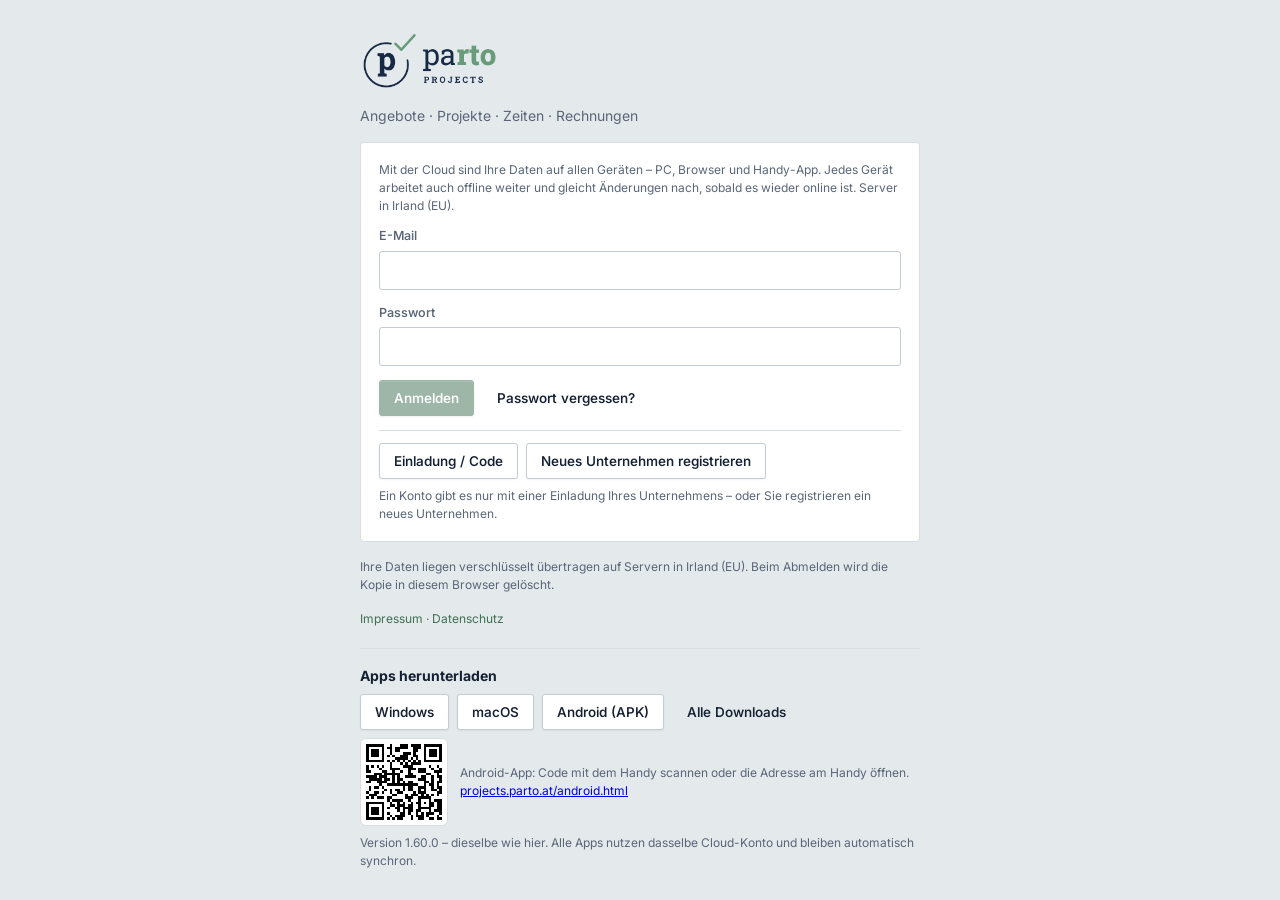
==== commit 9f02051c: "Web build a8a6cda" ====
--- a/index.html
+++ b/index.html
@@ -41,8 +41,8 @@
       #root > .boot { min-height: 100vh; display: grid; place-items: center; background: #F4F6F5; }
       @media (prefers-color-scheme: dark) { #root > .boot { background: #0D1312; } #root > .boot .dl-ink { stroke: #8DBF9E; } #root > .boot .dl-nib, #root > .boot .dl-barrel { fill: #E8EFED; } }
     </style>
-    <script type="module" crossorigin src="/assets/index-5Wn3e1GC.js"></script>
-    <link rel="stylesheet" crossorigin href="/assets/index-By0-nyjt.css">
+    <script type="module" crossorigin src="/assets/index-edsxT56r.js"></script>
+    <link rel="stylesheet" crossorigin href="/assets/index-DOCVbhex.css">
   </head>
   <body>
     <!-- Static copy of <DiaryLoader size="lg" /> while the scripts load; React replaces it. -->
--- a/assets/index-DOCVbhex.css
+++ b/assets/index-DOCVbhex.css
@@ -0,0 +1 @@
+@font-face{font-family:IBM Plex Sans;font-style:normal;font-display:swap;font-weight:400;src:url(/assets/ibm-plex-sans-cyrillic-ext-400-normal-g30qAdWV.woff2) format("woff2"),url(/assets/ibm-plex-sans-cyrillic-ext-400-normal-Dsrv2Tcn.woff) format("woff");unicode-range:U+0460-052F,U+1C80-1C8A,U+20B4,U+2DE0-2DFF,U+A640-A69F,U+FE2E-FE2F}@font-face{font-family:IBM Plex Sans;font-style:normal;font-display:swap;font-weight:400;src:url(/assets/ibm-plex-sans-cyrillic-400-normal-DZqxrq2p.woff2) format("woff2"),url(/assets/ibm-plex-sans-cyrillic-400-normal-BTotfTJu.woff) format("woff");unicode-range:U+0301,U+0400-045F,U+0490-0491,U+04B0-04B1,U+2116}@font-face{font-family:IBM Plex Sans;font-style:normal;font-display:swap;font-weight:400;src:url(/assets/ibm-plex-sans-greek-400-normal-_efipK4i.woff2) format("woff2"),url(/assets/ibm-plex-sans-greek-400-normal-D9ESIMu3.woff) format("woff");unicode-range:U+0370-0377,U+037A-037F,U+0384-038A,U+038C,U+038E-03A1,U+03A3-03FF}@font-face{font-family:IBM Plex Sans;font-style:normal;font-display:swap;font-weight:400;src:url(/assets/ibm-plex-sans-vietnamese-400-normal-DG4YqDda.woff2) format("woff2"),url(/assets/ibm-plex-sans-vietnamese-400-normal-fK1oJ5dG.woff) format("woff");unicode-range:U+0102-0103,U+0110-0111,U+0128-0129,U+0168-0169,U+01A0-01A1,U+01AF-01B0,U+0300-0301,U+0303-0304,U+0308-0309,U+0323,U+0329,U+1EA0-1EF9,U+20AB}@font-face{font-family:IBM Plex Sans;font-style:normal;font-display:swap;font-weight:400;src:url(/assets/ibm-plex-sans-latin-ext-400-normal-C5H60-Va.woff2) format("woff2"),url(/assets/ibm-plex-sans-latin-ext-400-normal-RBey6euL.woff) format("woff");unicode-range:U+0100-02BA,U+02BD-02C5,U+02C7-02CC,U+02CE-02D7,U+02DD-02FF,U+0304,U+0308,U+0329,U+1D00-1DBF,U+1E00-1E9F,U+1EF2-1EFF,U+2020,U+20A0-20AB,U+20AD-20C0,U+2113,U+2C60-2C7F,U+A720-A7FF}@font-face{font-family:IBM Plex Sans;font-style:normal;font-display:swap;font-weight:400;src:url(/assets/ibm-plex-sans-latin-400-normal-CDDApCn2.woff2) format("woff2"),url(/assets/ibm-plex-sans-latin-400-normal-CYLoc0-x.woff) format("woff");unicode-range:U+0000-00FF,U+0131,U+0152-0153,U+02BB-02BC,U+02C6,U+02DA,U+02DC,U+0304,U+0308,U+0329,U+2000-206F,U+20AC,U+2122,U+2191,U+2193,U+2212,U+2215,U+FEFF,U+FFFD}@font-face{font-family:IBM Plex Sans;font-style:normal;font-display:swap;font-weight:500;src:url(/assets/ibm-plex-sans-cyrillic-ext-500-normal-Cs5J6C77.woff2) format("woff2"),url(/assets/ibm-plex-sans-cyrillic-ext-500-normal-DB5PtV2g.woff) format("woff");unicode-range:U+0460-052F,U+1C80-1C8A,U+20B4,U+2DE0-2DFF,U+A640-A69F,U+FE2E-FE2F}@font-face{font-family:IBM Plex Sans;font-style:normal;font-display:swap;font-weight:500;src:url(/assets/ibm-plex-sans-cyrillic-500-normal-CocWQlwt.woff2) format("woff2"),url(/assets/ibm-plex-sans-cyrillic-500-normal-ByOcLdNv.woff) format("woff");unicode-range:U+0301,U+0400-045F,U+0490-0491,U+04B0-04B1,U+2116}@font-face{font-family:IBM Plex Sans;font-style:normal;font-display:swap;font-weight:500;src:url(/assets/ibm-plex-sans-greek-500-normal-JMMifIXV.woff2) format("woff2"),url(/assets/ibm-plex-sans-greek-500-normal-CuWXN6rf.woff) format("woff");unicode-range:U+0370-0377,U+037A-037F,U+0384-038A,U+038C,U+038E-03A1,U+03A3-03FF}@font-face{font-family:IBM Plex Sans;font-style:normal;font-display:swap;font-weight:500;src:url(/assets/ibm-plex-sans-vietnamese-500-normal-e4dixQRQ.woff2) format("woff2"),url(/assets/ibm-plex-sans-vietnamese-500-normal-BEb3_waV.woff) format("woff");unicode-range:U+0102-0103,U+0110-0111,U+0128-0129,U+0168-0169,U+01A0-01A1,U+01AF-01B0,U+0300-0301,U+0303-0304,U+0308-0309,U+0323,U+0329,U+1EA0-1EF9,U+20AB}@font-face{font-family:IBM Plex Sans;font-style:normal;font-display:swap;font-weight:500;src:url(/assets/ibm-plex-sans-latin-ext-500-normal-DakdToA3.woff2) format("woff2"),url(/assets/ibm-plex-sans-latin-ext-500-normal-D0aIdm-b.woff) format("woff");unicode-range:U+0100-02BA,U+02BD-02C5,U+02C7-02CC,U+02CE-02D7,U+02DD-02FF,U+0304,U+0308,U+0329,U+1D00-1DBF,U+1E00-1E9F,U+1EF2-1EFF,U+2020,U+20A0-20AB,U+20AD-20C0,U+2113,U+2C60-2C7F,U+A720-A7FF}@font-face{font-family:IBM Plex Sans;font-style:normal;font-display:swap;font-weight:500;src:url(/assets/ibm-plex-sans-latin-500-normal-6ng42L7E.woff2) format("woff2"),url(/assets/ibm-plex-sans-latin-500-normal-BgVn5rGT.woff) format("woff");unicode-range:U+0000-00FF,U+0131,U+0152-0153,U+02BB-02BC,U+02C6,U+02DA,U+02DC,U+0304,U+0308,U+0329,U+2000-206F,U+20AC,U+2122,U+2191,U+2193,U+2212,U+2215,U+FEFF,U+FFFD}@font-face{font-family:IBM Plex Sans;font-style:normal;font-display:swap;font-weight:600;src:url(/assets/ibm-plex-sans-cyrillic-ext-600-normal-DUMzJB7m.woff2) format("woff2"),url(/assets/ibm-plex-sans-cyrillic-ext-600-normal-Bz0x94Yp.woff) format("woff");unicode-range:U+0460-052F,U+1C80-1C8A,U+20B4,U+2DE0-2DFF,U+A640-A69F,U+FE2E-FE2F}@font-face{font-family:IBM Plex Sans;font-style:normal;font-display:swap;font-weight:600;src:url(/assets/ibm-plex-sans-cyrillic-600-normal-71GNu3SW.woff2) format("woff2"),url(/assets/ibm-plex-sans-cyrillic-600-normal-BGq0mW3O.woff) format("woff");unicode-range:U+0301,U+0400-045F,U+0490-0491,U+04B0-04B1,U+2116}@font-face{font-family:IBM Plex Sans;font-style:normal;font-display:swap;font-weight:600;src:url(/assets/ibm-plex-sans-greek-600-normal-DzTrcv_p.woff2) format("woff2"),url(/assets/ibm-plex-sans-greek-600-normal-D-CqTdkO.woff) format("woff");unicode-range:U+0370-0377,U+037A-037F,U+0384-038A,U+038C,U+038E-03A1,U+03A3-03FF}@font-face{font-family:IBM Plex Sans;font-style:normal;font-display:swap;font-weight:600;src:url(/assets/ibm-plex-sans-vietnamese-600-normal-DpPYBSTl.woff2) format("woff2"),url(/assets/ibm-plex-sans-vietnamese-600-normal-DgdngZtN.woff) format("woff");unicode-range:U+0102-0103,U+0110-0111,U+0128-0129,U+0168-0169,U+01A0-01A1,U+01AF-01B0,U+0300-0301,U+0303-0304,U+0308-0309,U+0323,U+0329,U+1EA0-1EF9,U+20AB}@font-face{font-family:IBM Plex Sans;font-style:normal;font-display:swap;font-weight:600;src:url(/assets/ibm-plex-sans-latin-ext-600-normal-DOrvGEcy.woff2) format("woff2"),url(/assets/ibm-plex-sans-latin-ext-600-normal-DIrixKbi.woff) format("woff");unicode-range:U+0100-02BA,U+02BD-02C5,U+02C7-02CC,U+02CE-02D7,U+02DD-02FF,U+0304,U+0308,U+0329,U+1D00-1DBF,U+1E00-1E9F,U+1EF2-1EFF,U+2020,U+20A0-20AB,U+20AD-20C0,U+2113,U+2C60-2C7F,U+A720-A7FF}@font-face{font-family:IBM Plex Sans;font-style:normal;font-display:swap;font-weight:600;src:url(/assets/ibm-plex-sans-latin-600-normal-CuJfVYMP.woff2) format("woff2"),url(/assets/ibm-plex-sans-latin-600-normal-Cu4Hd6ag.woff) format("woff");unicode-range:U+0000-00FF,U+0131,U+0152-0153,U+02BB-02BC,U+02C6,U+02DA,U+02DC,U+0304,U+0308,U+0329,U+2000-206F,U+20AC,U+2122,U+2191,U+2193,U+2212,U+2215,U+FEFF,U+FFFD}@font-face{font-family:IBM Plex Mono;font-style:normal;font-display:swap;font-weight:400;src:url(/assets/ibm-plex-mono-cyrillic-ext-400-normal-xuaO2J-f.woff2) format("woff2"),url(/assets/ibm-plex-mono-cyrillic-ext-400-normal-DMdlQ8Kv.woff) format("woff");unicode-range:U+0460-052F,U+1C80-1C8A,U+20B4,U+2DE0-2DFF,U+A640-A69F,U+FE2E-FE2F}@font-face{font-family:IBM Plex Mono;font-style:normal;font-display:swap;font-weight:400;src:url(/assets/ibm-plex-mono-cyrillic-400-normal-BSMlKf0J.woff2) format("woff2"),url(/assets/ibm-plex-mono-cyrillic-400-normal-CEL4l2ZJ.woff) format("woff");unicode-range:U+0301,U+0400-045F,U+0490-0491,U+04B0-04B1,U+2116}@font-face{font-family:IBM Plex Mono;font-style:normal;font-display:swap;font-weight:400;src:url(/assets/ibm-plex-mono-vietnamese-400-normal-BulugwFq.woff2) format("woff2"),url(/assets/ibm-plex-mono-vietnamese-400-normal-DDuiU_S-.woff) format("woff");unicode-range:U+0102-0103,U+0110-0111,U+0128-0129,U+0168-0169,U+01A0-01A1,U+01AF-01B0,U+0300-0301,U+0303-0304,U+0308-0309,U+0323,U+0329,U+1EA0-1EF9,U+20AB}@font-face{font-family:IBM Plex Mono;font-style:normal;font-display:swap;font-weight:400;src:url(/assets/ibm-plex-mono-latin-ext-400-normal-BmRBH3aV.woff2) format("woff2"),url(/assets/ibm-plex-mono-latin-ext-400-normal-D3D2R8hC.woff) format("woff");unicode-range:U+0100-02BA,U+02BD-02C5,U+02C7-02CC,U+02CE-02D7,U+02DD-02FF,U+0304,U+0308,U+0329,U+1D00-1DBF,U+1E00-1E9F,U+1EF2-1EFF,U+2020,U+20A0-20AB,U+20AD-20C0,U+2113,U+2C60-2C7F,U+A720-A7FF}@font-face{font-family:IBM Plex Mono;font-style:normal;font-display:swap;font-weight:400;src:url(/assets/ibm-plex-mono-latin-400-normal-DMJ8VG8y.woff2) format("woff2"),url(/assets/ibm-plex-mono-latin-400-normal-CvHOgSBP.woff) format("woff");unicode-range:U+0000-00FF,U+0131,U+0152-0153,U+02BB-02BC,U+02C6,U+02DA,U+02DC,U+0304,U+0308,U+0329,U+2000-206F,U+20AC,U+2122,U+2191,U+2193,U+2212,U+2215,U+FEFF,U+FFFD}@font-face{font-family:Inter Variable;font-style:normal;font-display:swap;font-weight:100 900;src:url(/assets/inter-cyrillic-ext-wght-normal-B2xhLi22.woff2) format("woff2-variations");unicode-range:U+0460-052F,U+1C80-1C8A,U+20B4,U+2DE0-2DFF,U+A640-A69F,U+FE2E-FE2F}@font-face{font-family:Inter Variable;font-style:normal;font-display:swap;font-weight:100 900;src:url(/assets/inter-cyrillic-wght-normal-CMZtQduZ.woff2) format("woff2-variations");unicode-range:U+0301,U+0400-045F,U+0490-0491,U+04B0-04B1,U+2116}@font-face{font-family:Inter Variable;font-style:normal;font-display:swap;font-weight:100 900;src:url(/assets/inter-greek-ext-wght-normal-CGAr0uHJ.woff2) format("woff2-variations");unicode-range:U+1F00-1FFF}@font-face{font-family:Inter Variable;font-style:normal;font-display:swap;font-weight:100 900;src:url(/assets/inter-greek-wght-normal-CaVNZxsx.woff2) format("woff2-variations");unicode-range:U+0370-0377,U+037A-037F,U+0384-038A,U+038C,U+038E-03A1,U+03A3-03FF}@font-face{font-family:Inter Variable;font-style:normal;font-display:swap;font-weight:100 900;src:url(/assets/inter-vietnamese-wght-normal-CBcvBZtf.woff2) format("woff2-variations");unicode-range:U+0102-0103,U+0110-0111,U+0128-0129,U+0168-0169,U+01A0-01A1,U+01AF-01B0,U+0300-0301,U+0303-0304,U+0308-0309,U+0323,U+0329,U+1EA0-1EF9,U+20AB}@font-face{font-family:Inter Variable;font-style:normal;font-display:swap;font-weight:100 900;src:url(/assets/inter-latin-ext-wght-normal-CFHvXkgd.woff2) format("woff2-variations");unicode-range:U+0100-02BA,U+02BD-02C5,U+02C7-02CC,U+02CE-02D7,U+02DD-02FF,U+0304,U+0308,U+0329,U+1D00-1DBF,U+1E00-1E9F,U+1EF2-1EFF,U+2020,U+20A0-20AB,U+20AD-20C0,U+2113,U+2C60-2C7F,U+A720-A7FF}@font-face{font-family:Inter Variable;font-style:normal;font-display:swap;font-weight:100 900;src:url(/assets/inter-latin-wght-normal-C2S99t-D.woff2) format("woff2-variations");unicode-range:U+0000-00FF,U+0131,U+0152-0153,U+02BB-02BC,U+02C6,U+02DA,U+02DC,U+0304,U+0308,U+0329,U+2000-206F,U+20AC,U+2122,U+2191,U+2193,U+2212,U+2215,U+FEFF,U+FFFD}:root{--bg: #ECEFF3;--surface: #FFFFFF;--surface-2: #F7F8FA;--ink: #142033;--ink-2: #5A6678;--line: #DFE4EB;--line-strong: #C9D1DC;--accent: #3E7052;--accent-ink: #FFFFFF;--accent-soft: #E3EEE7;--good: #23784A;--good-soft: #E0F1E7;--warn: #8F5F10;--warn-soft: #FAEED8;--bad: #B23B33;--bad-soft: #FBE4E1;--side-bg: #F7F8FA;--side-ink: #3A4658;--side-ink-2: #6A7588;--side-hover: #EEF1F5;--side-active: #FFFFFF;--side-line: #DFE4EB;--side-strong: #142033;--side-mark: #3E7052;--side-active-ink: #162945;--bar-bg: #162945;--bar-ink: rgba(255,255,255,.86);--bar-line: rgba(255,255,255,.14);--bar-hover: rgba(255,255,255,.08);--logo-green: #679B7A;--panel-dark: #162945;--panel-dark-ink: #FFFFFF;--heading: #162945;--panel-dark-ink-2: rgba(255,255,255,.65);--shadow-1: 0 1px 2px rgba(20,32,51,.04), 0 1px 3px rgba(20,32,51,.06);--shadow-2: 0 12px 32px rgba(20,32,51,.14), 0 2px 8px rgba(20,32,51,.08);--f-display: "Inter Variable", "Inter", "Segoe UI", system-ui, sans-serif;--f-body: "Inter Variable", "Inter", "Segoe UI", system-ui, sans-serif;--f-mono: "IBM Plex Mono", ui-monospace, "Cascadia Mono", Consolas, monospace;--r-lg: 4px;--r: 4px;--r-ctl: 3px;--r-sm: 2px;--r-pill: 2px;--r-pic: 3px;color-scheme:light}@media(prefers-color-scheme:dark){:root:not([data-theme=light]){--bg: #0C1422;--surface: #131D2E;--surface-2: #192539;--ink: #E6ECF4;--ink-2: #9AA8BB;--line: #26334A;--line-strong: #34435C;--accent: #8DBF9E;--accent-ink: #0B1819;--accent-soft: #1C3226;--good: #64C08A;--good-soft: #17352A;--warn: #E2AA50;--warn-soft: #3A2E17;--bad: #E57A6E;--bad-soft: #3D221F;--side-bg: #101A2A;--side-ink: rgba(255,255,255,.78);--side-ink-2: rgba(255,255,255,.52);--side-strong: #FFFFFF;--side-hover: rgba(255,255,255,.06);--side-active: rgba(255,255,255,.1);--side-line: rgba(255,255,255,.08);--side-mark: #8DBF9E;--side-active-ink: #FFFFFF;--bar-bg: #0E1A2C;--panel-dark: #0E1A2C;--heading: var(--ink);--shadow-1: 0 1px 2px rgba(0,0,0,.3);--shadow-2: 0 12px 32px rgba(0,0,0,.5);color-scheme:dark}}:root[data-theme=dark]{--bg: #0C1422;--surface: #131D2E;--surface-2: #192539;--ink: #E6ECF4;--ink-2: #9AA8BB;--line: #26334A;--line-strong: #34435C;--accent: #8DBF9E;--accent-ink: #0B1819;--accent-soft: #1C3226;--good: #64C08A;--good-soft: #17352A;--warn: #E2AA50;--warn-soft: #3A2E17;--bad: #E57A6E;--bad-soft: #3D221F;--side-bg: #101A2A;--side-ink: rgba(255,255,255,.78);--side-ink-2: rgba(255,255,255,.52);--side-strong: #FFFFFF;--side-hover: rgba(255,255,255,.06);--side-active: rgba(255,255,255,.1);--side-line: rgba(255,255,255,.08);--side-mark: #8DBF9E;--side-active-ink: #FFFFFF;--bar-bg: #0E1A2C;--panel-dark: #0E1A2C;--heading: var(--ink);--shadow-1: 0 1px 2px rgba(0,0,0,.3);--shadow-2: 0 12px 32px rgba(0,0,0,.5);color-scheme:dark}*{box-sizing:border-box}html,body,#root{height:100%;margin:0}body{background:var(--bg);color:var(--ink);font-family:var(--f-body);font-size:14px;line-height:1.5;-webkit-font-smoothing:antialiased;font-feature-settings:"cv11","ss03"}h1,h2,h3{font-family:var(--f-display);font-weight:650;margin:0;letter-spacing:-.015em}h1{font-size:26px;letter-spacing:-.025em;font-weight:700}h2{font-size:16px}h3{font-size:14px}button,input,select,textarea{font:inherit;color:inherit}:focus-visible{outline:2px solid var(--accent);outline-offset:2px}.num{font-variant-numeric:tabular-nums;font-feature-settings:"tnum","cv11","ss03";letter-spacing:-.005em}.muted{color:var(--ink-2)}[hidden]{display:none!important}.shell{display:grid;grid-template-columns:236px minmax(0,1fr);grid-template-rows:auto minmax(0,1fr);height:100%}.appbar{grid-column:1 / -1;background:var(--bar-bg);color:var(--bar-ink);display:flex;align-items:center;gap:14px;min-height:56px;padding:0 20px 0 18px;border-bottom:1px solid rgba(0,0,0,.2)}.appbar .brand{padding:0;gap:14px;flex-direction:row;align-items:center;width:auto}.appbar .brand-word{margin:0;max-width:none}.appbar .bar-company{display:inline-flex;align-items:center;gap:6px;border:1px solid var(--bar-line);padding:4px 10px;border-radius:var(--r-ctl);color:#fff;font-size:13px;font-weight:600;max-width:280px;white-space:nowrap;overflow:hidden;text-overflow:ellipsis}.appbar .grow{flex:1}.appbar .um-button{background:transparent;border-color:var(--bar-line);color:#fff}.appbar .um-button:hover{background:var(--bar-hover);border-color:#ffffff4d}.appbar .um-avatar:not(img){background:var(--logo-green);color:var(--bar-bg)}.appbar :focus-visible{outline-color:var(--logo-green)}.appbar .um-pop{color:var(--ink)}.side{background:var(--side-bg);color:var(--side-ink);border-right:1px solid var(--side-line);padding:18px 14px 14px;display:flex;flex-direction:column;gap:2px;overflow-y:auto}.brand{display:flex;align-items:center;gap:11px;padding:2px 8px 22px}.brand b{font-family:var(--f-display);font-size:15px;font-weight:650;color:var(--side-strong, #fff);letter-spacing:-.01em}.brand small{display:block;color:var(--side-ink-2);font-size:11.5px;margin-top:1px}.mark{width:32px;height:32px;border-radius:var(--r-ctl);background:var(--accent);display:grid;place-items:center;color:var(--accent-ink);font-family:var(--f-display);font-weight:600;flex:none;overflow:hidden;box-shadow:inset 0 0 0 1px #ffffff14}.mark svg{display:block}.nav{border:0;background:none;text-align:left;padding:9px 11px;border-radius:var(--r-ctl);cursor:pointer;display:flex;gap:11px;align-items:center;color:var(--side-ink);font-weight:500;font-size:13.5px;transition:background .12s,color .12s;position:relative}.nav svg{width:18px;height:18px;flex:none;opacity:.9;color:var(--ac, currentColor)}.nav:hover{background:var(--side-hover);color:var(--side-strong, #fff)}.nav[aria-current=page]{background:var(--side-active);color:var(--side-active-ink, #fff);font-weight:600}:root[data-side=light] .nav[aria-current=page]{box-shadow:inset 0 0 0 1px var(--side-line)}.nav[aria-current=page] svg{opacity:1;color:var(--ac, var(--side-mark, #fff))}.nav[aria-current=page]:before{content:"";position:absolute;left:-14px;top:8px;bottom:8px;width:3px;border-radius:0 3px 3px 0;background:var(--side-mark, #fff)}.side .grow{flex:1}.side .foot{font-size:12px;color:var(--side-ink-2);padding:12px 10px 4px;border-top:1px solid var(--side-line);display:flex;flex-direction:column;gap:8px}.side .foot .btn.ghost{color:var(--side-ink)}.side .foot .btn:not(.ghost){background:var(--side-hover);border-color:var(--side-line);color:var(--side-strong, #fff);box-shadow:none}main{padding:28px 36px 48px;overflow-y:auto;min-width:0;display:flex;flex-direction:column;gap:20px}main>*{flex-shrink:0}.head{display:flex;flex-wrap:wrap;gap:12px;align-items:flex-end;justify-content:space-between;padding-bottom:4px}.sub{color:var(--ink-2);margin-top:4px;font-size:13.5px}.actions{display:flex;flex-wrap:wrap;gap:8px;align-items:center}.btn{border:1px solid var(--line-strong);background:var(--surface);min-height:36px;padding:0 14px;border-radius:var(--r-ctl);cursor:pointer;display:inline-flex;align-items:center;gap:7px;font-weight:550;font-size:13.5px;white-space:nowrap;box-shadow:0 1px 2px #1019170d;transition:background .12s,border-color .12s,filter .12s}.btn:hover{background:var(--surface-2);border-color:var(--line-strong)}.btn.primary{background:var(--accent);border-color:var(--accent);color:var(--accent-ink);box-shadow:0 1px 2px #1019171f,inset 0 1px #ffffff1f}.btn.primary:hover{filter:brightness(1.08);background:var(--accent)}.btn.danger{color:var(--bad)}.btn.ghost{border-color:transparent;background:none;box-shadow:none}.btn.ghost:hover{background:var(--surface-2)}.btn svg{width:16px;height:16px;flex:none}.btn[disabled]{opacity:.5;cursor:not-allowed;filter:none}.panel{border:1px solid var(--line);border-radius:var(--r);background:var(--surface);box-shadow:var(--shadow-1)}.panel.tablewrap{overflow:auto}.panel>.ph{display:flex;justify-content:space-between;align-items:center;gap:10px;padding:14px 18px;border-bottom:1px solid var(--line);flex-wrap:wrap;background:var(--surface-2);border-radius:var(--r) var(--r) 0 0}.panel>.ph h2,.panel>.ph h3{color:var(--heading)}.panel>.pb{padding:18px}.tabs{display:flex;flex-wrap:wrap;gap:2px;border-bottom:1px solid var(--line)}.tabs button{border:0;background:none;padding:10px 14px;cursor:pointer;color:var(--ink-2);border-bottom:2px solid transparent;white-space:nowrap;font-weight:500;margin-bottom:-1px;transition:color .12s}.tabs button:hover{color:var(--ink)}.tabs button[aria-selected=true]{color:var(--ink);border-bottom-color:var(--accent);font-weight:600}.form{display:grid;grid-template-columns:repeat(2,minmax(0,1fr));gap:14px 16px;max-width:780px}.form .full{grid-column:1 / -1}.form .coderow{display:grid;grid-template-columns:90px minmax(0,1fr) minmax(0,1fr);gap:14px 16px}.field{display:flex;flex-direction:column;gap:5px;min-width:0}.field label{font-size:12.5px;color:var(--ink-2);font-weight:550}.field input,.field select{border:1px solid var(--line-strong);background:var(--surface);border-radius:var(--r-ctl);padding:8px 11px;min-height:38px;min-width:0;transition:border-color .12s,box-shadow .12s}.field input[aria-invalid=true]{border-color:var(--bad)}.field input[readonly]{background:var(--surface-2);cursor:default}input:focus,select:focus,textarea:focus{outline:none;border-color:var(--accent)!important;box-shadow:0 0 0 3px var(--accent-soft)}.hint{font-size:12px;color:var(--ink-2)}.hint.bad{color:var(--bad)}.hint.good{color:var(--good)}.check{display:flex;gap:8px;align-items:center}input[type=checkbox],input[type=radio]{accent-color:var(--accent)}table{width:100%;border-collapse:collapse}th{font-size:11px;text-transform:uppercase;letter-spacing:.06em;color:var(--ink-2);text-align:left;font-weight:600;padding:10px 12px;border-bottom:1px solid var(--line);background:var(--surface-2)}td{padding:10px 12px;border-bottom:1px solid var(--line)}tr:last-child td{border-bottom:0}td.r,th.r{text-align:right}.banner{display:flex;flex-wrap:wrap;gap:12px;align-items:center;justify-content:space-between;padding:12px 16px;border-radius:var(--r);background:var(--accent-soft);border:1px solid color-mix(in srgb,var(--accent) 18%,transparent)}.banner.warn{background:var(--warn-soft);border-color:color-mix(in srgb,var(--warn) 22%,transparent)}.empty{padding:48px 20px;text-align:center;color:var(--ink-2);display:flex;flex-direction:column;gap:8px;align-items:center}.toast{position:fixed;left:50%;transform:translate(-50%);bottom:24px;background:var(--ink);color:var(--bg);padding:11px 18px;border-radius:var(--r);z-index:60;font-weight:500;box-shadow:var(--shadow-2);display:flex;gap:12px;align-items:center}.overlay{position:fixed;top:0;right:0;bottom:0;left:0;background:#080e0d80;-webkit-backdrop-filter:blur(2px);backdrop-filter:blur(2px);display:grid;place-items:center;z-index:50;padding:16px}.dialog{background:var(--surface);border-radius:var(--r-lg);padding:24px;width:min(460px,100%);display:flex;flex-direction:column;gap:16px;box-shadow:var(--shadow-2);border:1px solid var(--line)}.lock{height:100%;display:grid;place-items:center;background:var(--bg);padding:16px}.lock .card{width:min(380px,100%);background:var(--surface);border:1px solid var(--line);border-radius:var(--r-lg);padding:30px;display:flex;flex-direction:column;gap:14px;box-shadow:var(--shadow-2)}.loading{height:100%;display:grid;place-items:center;color:var(--ink-2)}.pill{display:inline-flex;align-items:center;gap:4px;font-size:12px;font-weight:550;padding:2px 9px;border-radius:var(--r-pill);background:var(--surface-2);color:var(--ink-2);border:1px solid var(--line)}.field textarea{border:1px solid var(--line);background:var(--surface);border-radius:var(--r-ctl);padding:7px 9px;resize:vertical;min-height:60px}.form .sec{font-size:12px;text-transform:uppercase;letter-spacing:.06em;color:var(--ink-2);margin-top:8px;padding-top:12px;border-top:1px solid var(--line)}.form .sec:first-child{margin-top:0;padding-top:0;border-top:0}.toolbar{display:flex;flex-wrap:wrap;gap:10px 16px;align-items:center}.search{position:relative;flex:1 1 260px;max-width:420px}.search svg{position:absolute;left:10px;top:50%;width:16px;height:16px;transform:translateY(-50%);color:var(--ink-2);pointer-events:none}.search input{width:100%;border:1px solid var(--line);background:var(--surface);border-radius:var(--r-ctl);padding:8px 10px 8px 32px}.toolbar select{border:1px solid var(--line);background:var(--surface);border-radius:var(--r-ctl);padding:7px 9px;max-width:260px}.dialog.wide{width:min(720px,100%)}.dialog{max-height:calc(100vh - 32px);max-height:calc(100dvh - 32px);overflow-y:auto}.dialog>.actions:last-child{position:sticky;bottom:-24px;margin:0 -24px -24px;padding:12px 24px 24px;background:var(--surface);border-top:1px solid var(--line);z-index:1}.btn.danger-fill{background:var(--bad);border-color:var(--bad);color:#fff}.tablewrap{overflow-x:auto}tr.click{cursor:pointer}tr.click:hover td{background:var(--surface-2)}tr.click:focus-visible{outline:2px solid var(--accent);outline-offset:-2px}tr.dim td{color:var(--ink-2)}td .sub2{display:block;font-size:12px;color:var(--ink-2)}.pill.good{background:var(--good-soft);color:var(--good)}.pill.warn{background:var(--warn-soft);color:var(--warn)}.pill.bad{background:var(--bad-soft);color:var(--bad)}.pill.accent{background:var(--accent-soft);color:var(--accent)}.dot{display:inline-block;width:10px;height:10px;border-radius:var(--r-sm);margin-right:8px;vertical-align:-1px}.swatches{display:flex;gap:6px;flex-wrap:wrap;padding:4px 0}.swatches button{width:26px;height:26px;border-radius:var(--r-ctl);border:2px solid transparent;cursor:pointer}.swatches button[aria-pressed=true]{border-color:var(--ink);box-shadow:inset 0 0 0 2px var(--surface)}.timeline{list-style:none;margin:0;padding:0}.timeline li{display:grid;grid-template-columns:24px minmax(0,1fr) auto;gap:10px;padding:10px 14px;border-bottom:1px solid var(--line);align-items:start}.timeline li:last-child{border-bottom:0}.timeline .meta{font-size:12px;color:var(--ink-2)}.timeline .done .subj{text-decoration:line-through;color:var(--ink-2)}.timeline .subj{font-weight:500;cursor:pointer;background:none;border:0;padding:0;text-align:left}.quick{display:grid;grid-template-columns:140px 130px minmax(0,1fr) 150px auto;gap:8px;align-items:end;padding:12px 14px;border-bottom:1px solid var(--line)}.quick.plog{grid-template-columns:140px minmax(0,1fr) 200px 150px auto}.quick.plog.note{grid-template-columns:140px minmax(0,1fr) auto}.quick textarea{border:1px solid var(--line);background:var(--surface);border-radius:var(--r-ctl);padding:7px 9px;min-width:0;width:100%;resize:vertical;font:inherit}.quick input,.quick select{border:1px solid var(--line);background:var(--surface);border-radius:var(--r-ctl);padding:7px 9px;min-width:0;width:100%}.stats{display:grid;grid-template-columns:repeat(auto-fit,minmax(180px,1fr));gap:16px}.stats b{font-family:var(--f-display);font-size:22px;font-weight:600;display:block}.snippet{font-family:var(--f-mono);font-size:12px;background:var(--surface-2);border-radius:var(--r-ctl);padding:10px;word-break:break-all;-webkit-user-select:all;user-select:all}.issues{max-height:180px;overflow-y:auto;font-size:12px;margin:0;padding-left:18px;color:var(--ink-2)}@media(max-width:760px){.quick,.quick.plog,.quick.plog.note{grid-template-columns:1fr 1fr}.form .coderow{grid-template-columns:90px minmax(0,1fr)}.form .coderow>:last-child{grid-column:1 / -1}.quick .grow2{grid-column:1 / -1}.hide-sm{display:none}}@media(max-width:760px){.shell{grid-template-columns:minmax(0,1fr)}.side{display:none}.appbar{padding:0 12px;gap:10px}.appbar .bar-company{display:none}main{padding:16px}.form{grid-template-columns:minmax(0,1fr)}}.qe{display:grid;grid-template-columns:150px 82px 82px 76px minmax(200px,1.2fr) minmax(160px,2fr) auto;gap:8px;align-items:end;padding:14px}.qe.with-place{grid-template-columns:150px 78px 78px 70px minmax(180px,1.2fr) minmax(140px,2fr) 70px 60px auto}.qe input,.entries input,.picker input{border:1px solid var(--line);background:var(--surface);border-radius:var(--r-ctl);padding:7px 9px;min-width:0;width:100%}.qe input:disabled{background:var(--surface-2)}.qe input[aria-invalid=true],.entries input[aria-invalid=true],.picker input[aria-invalid=true]{border-color:var(--bad)}.qe .qe-po{grid-column:5 / 7}.qe select{border:1px solid var(--line);background:var(--surface);border-radius:var(--r-ctl);padding:7px 9px;min-width:0;width:100%}.qe select[aria-invalid=true]{border-color:var(--bad)}.qe-foot{display:flex;flex-wrap:wrap;gap:10px;align-items:center;justify-content:space-between;padding:0 14px 12px;min-height:36px}.picker{position:relative}.picker input{padding-left:26px}.picker-dot{position:absolute;left:10px;top:50%;transform:translateY(-50%);margin:0}.picker:not(:has(.picker-dot)) input{padding-left:9px}.picker-list{position:absolute;z-index:40;left:0;right:0;top:calc(100% + 4px);min-width:320px;max-height:300px;overflow-y:auto;margin:0;padding:4px;list-style:none;background:var(--surface);border:1px solid var(--line);border-radius:var(--r);box-shadow:0 10px 30px #00000024}.picker-list li{padding:7px 9px;border-radius:var(--r-sm);cursor:pointer;white-space:nowrap;overflow:hidden;text-overflow:ellipsis;font-size:13px}.picker-list li.hi{background:var(--accent-soft)}.picker-list .picker-empty{cursor:default}.filter-picker{width:220px;max-width:100%}.filter-picker input{min-height:38px;border-color:var(--line-strong);padding-right:26px;text-overflow:ellipsis}.filter-picker.is-set input{border-color:var(--accent)}.filter-picker .picker-list{min-width:260px}.picker-clear{position:absolute;right:4px;top:50%;transform:translateY(-50%);border:0;background:none;color:var(--ink-3, var(--ink-2));cursor:pointer;font-size:16px;line-height:1;padding:4px 6px;border-radius:var(--r-sm)}.picker-clear:hover{color:var(--ink);background:var(--surface-2)}.rb-filter .filter-picker{width:180px}.rb-filter .filter-picker input{min-height:28px;padding-top:3px;padding-bottom:3px;font-size:13px}@media(max-width:640px){.toolbar .filter-picker{width:100%}}.timer{display:flex;flex-wrap:wrap;gap:10px;align-items:center;background:var(--accent-soft);border-radius:var(--r-ctl);padding:4px 4px 4px 12px}.timer{background:var(--panel-dark);color:var(--panel-dark-ink);padding:6px 6px 6px 14px}.timer .pulse{background:var(--logo-green)}.timer .btn.primary{background:var(--logo-green);border-color:var(--logo-green);color:#0b1a2e}.timer .btn.ghost{color:var(--panel-dark-ink-2)}.timer .btn.ghost:hover{background:#ffffff14;color:var(--panel-dark-ink)}.pulse{width:9px;height:9px;border-radius:50%;background:var(--bad);animation:pulse 1.4s ease-in-out infinite}@keyframes pulse{50%{opacity:.25}}@media(prefers-reduced-motion:reduce){.pulse{animation:none}}.toast{display:flex;align-items:center;gap:14px}.toast-action{background:none;border:0;color:var(--accent-soft);font-weight:600;cursor:pointer;text-decoration:underline;padding:0}.entries td{vertical-align:middle}.entries .desc{width:40%;min-width:220px}.entries .tm{width:1%;white-space:nowrap}.entries tr.editing .tm input{width:5.2em}.entries th.sorts .thsort{display:block}.entries th.sorts .thsort+.thsort{margin-left:0;margin-top:2px}.entries tr.locked td{color:var(--ink-2);cursor:default}.entries tr.editing td{background:var(--accent-soft);padding:6px 4px}.entries tr.editing-msg td{background:var(--accent-soft);padding-top:0}.entries .icons{white-space:nowrap}.entries .sel{width:28px;padding-right:0}.entries .sel input,.dayhead-in>input[type=checkbox]{width:16px;height:16px;margin:0;accent-color:var(--accent);cursor:pointer}.selbar{position:sticky;top:0;z-index:3;display:flex;flex-wrap:wrap;gap:10px;align-items:center;padding:10px 14px;margin-bottom:10px;border-radius:var(--r);background:var(--accent-soft)}.selbar .grow{flex:1}.selbar input[type=date]{width:auto}.entries .icons>*{margin-right:4px}.ico.warn{color:var(--warn)}.dayhead td{background:var(--surface-2);padding:6px 10px}.hsum{margin-bottom:10px}.hsum-head{display:flex;align-items:center;gap:12px;width:100%;padding:10px 14px;border:0;background:none;font:inherit;color:inherit;cursor:pointer;text-align:left}.hsum-head .chev{width:1em;color:var(--ink-2)}.hsum-body{display:grid;gap:0 18px;padding:0 14px 10px}.hsum-body.two{grid-template-columns:3fr 2fr}@media(max-width:900px){.hsum-body.two{grid-template-columns:1fr}}.hsum-tbl{width:100%}.hsum-tbl td,.hsum-tbl th{padding:5px 8px}.dayhead-in{display:flex;align-items:center;gap:12px}.dayhead-in .grow{flex:1}.btn.sm{padding:3px 8px;font-size:13px}.rowacts{white-space:nowrap;width:1%;text-align:right;padding-left:6px;padding-right:6px}.btn.icon{padding:0;width:30px;min-height:30px;justify-content:center}.rowacts .btn.icon{width:28px;min-height:28px}:where(.panel.tablewrap) th{hyphens:auto;-webkit-hyphens:auto}:where(.panel.tablewrap) th,:where(.panel.tablewrap) td{padding-left:10px;padding-right:10px}.btn.icon:disabled{opacity:.3}td.pick,th.pick{width:1%;padding-right:0}td.pick input,th.pick input{margin:0}.sm-date{width:auto!important;margin-right:6px}.nowrap{white-space:nowrap}.seg{display:inline-flex;border:1px solid var(--line);border-radius:var(--r-ctl);overflow:hidden;background:var(--surface)}.seg button{border:0;background:none;padding:7px 12px;cursor:pointer;color:var(--ink-2);border-right:1px solid var(--line);white-space:nowrap}.seg button:last-child{border-right:0}.seg button[aria-pressed=true]{background:var(--accent-soft);color:var(--ink);font-weight:500}.week td.weekend,.week th:nth-child(7),.week th:nth-child(8){background:var(--surface-2)}.week tfoot td{border-top:1px solid var(--line);border-bottom:0}.week .neg{color:var(--warn)}.week .pos{color:var(--good)}.progress-wrap{display:flex;align-items:center;gap:10px;font-size:13px;color:var(--ink-2)}.progress{width:160px;height:8px;border-radius:var(--r-pill);background:var(--surface-2);overflow:hidden}.progress span{display:block;height:100%;background:var(--accent);border-radius:var(--r-pill)}.budget{display:flex;align-items:center;gap:8px;font-size:12px;color:var(--ink-2)}.budget .bar{flex:1;height:7px;border-radius:var(--r-pill);background:var(--surface-2);overflow:hidden;min-width:60px}.budget .bar span{display:block;height:100%;border-radius:var(--r-pill);background:var(--good)}.budget .bar.warn span{background:var(--warn)}.budget .bar.over span{background:var(--bad)}.budget-left{white-space:nowrap}.budget-left.over{color:var(--bad);font-weight:600}.btn.stat{display:block;text-align:left;padding:0}@media(max-width:1100px){.qe,.qe.with-place{grid-template-columns:repeat(4,minmax(0,1fr))}.qe .qe-project,.qe .qe-desc,.qe .qe-po{grid-column:span 2}}@media(max-width:760px){.qe,.qe.with-place{grid-template-columns:1fr 1fr}.qe .qe-project,.qe .qe-desc,.qe .qe-save,.qe .qe-po{grid-column:1 / -1}}th .sub2{display:block;font-weight:400;text-transform:none;letter-spacing:0;font-size:11px}.devcode{font-size:30px;letter-spacing:.18em;font-weight:600;padding:10px 14px;background:var(--surface-2);border-radius:var(--r);text-align:center;-webkit-user-select:all;user-select:all}.ruletest{flex:1 1 280px;max-width:460px;border:1px solid var(--line);background:var(--surface);border-radius:var(--r-ctl);padding:7px 9px}tr.hit td{background:var(--accent-soft)}.review td{vertical-align:middle}.head .actions .progress-wrap{margin-right:6px}.runbar{display:flex;flex-direction:column;gap:12px}.runfields{display:grid;grid-template-columns:repeat(5,minmax(0,1fr));gap:10px}.runfields input,.runfields select{border:1px solid var(--line);background:var(--surface);border-radius:var(--r-ctl);padding:7px 9px;min-width:0;width:100%}.proposal.off{opacity:.55}.proposal-title{font-family:var(--f-display);font-size:15px}.proposal tfoot td{border-top:1px solid var(--line);border-bottom:0;padding:6px 10px}.warnings{display:flex;flex-wrap:wrap;gap:6px;border-top:1px solid var(--line)}.runfoot{position:sticky;bottom:-40px;display:flex;gap:12px;align-items:center;justify-content:space-between;padding:12px 14px;background:var(--surface);border:1px solid var(--line);border-radius:var(--r);box-shadow:0 -4px 18px #0000000f}.created{border-color:var(--good)}.designer{display:grid;grid-template-columns:minmax(0,1fr) minmax(360px,1fr);gap:16px;align-items:start}.designer-form{display:flex;flex-direction:column;gap:16px;min-width:0}.designer-preview{position:sticky;top:0;display:flex;flex-direction:column;gap:6px}.designer-preview iframe{width:100%;aspect-ratio:210 / 297;border:1px solid var(--line);border-radius:var(--r-ctl);background:#fff}.designer.free{grid-template-columns:minmax(300px,.75fr) minmax(480px,1.25fr)}.designer.free .designer-preview{position:static}.fd{display:flex;flex-direction:column;gap:10px}.fd-bar{display:flex;flex-wrap:wrap;gap:2px}.fd-bar .btn{min-width:32px;font-size:15px}.fd-page{position:relative;outline:none;-webkit-user-select:none;user-select:none;touch-action:none;aspect-ratio:210 / 297}.fd-page:focus-visible{box-shadow:0 0 0 2px var(--accent);border-radius:var(--r-ctl)}.fd-page .pdfcanvas{display:block}.fd-overlay{position:absolute;top:0;right:0;bottom:0;left:0;pointer-events:none;overflow:hidden}.fd-margin{position:absolute;top:0;bottom:0;border-left:1px dashed rgba(0,120,255,.18);border-right:1px dashed rgba(0,120,255,.18)}.fd-frame{position:absolute;pointer-events:auto;cursor:move;border:1px dashed rgba(0,120,255,.35);border-radius:2px}.fd-frame.flow{border-color:#00a07866}.fd-frame:hover{background:#0078ff0d}.fd-frame.on{border:1.5px solid rgb(0,120,255);background:#0078ff0f;z-index:2}.fd-tag{position:absolute;left:-1px;top:-15px;font-size:10px;line-height:14px;padding:0 4px;white-space:nowrap;color:#fff;background:#0078ff;border-radius:2px;display:none}.fd-frame.flow .fd-tag{background:#008c69}.fd-frame:hover .fd-tag,.fd-frame.on .fd-tag{display:block}.fd-handle{position:absolute;background:#fff;border:1.5px solid rgb(0,120,255);border-radius:2px}.fd-handle.w{right:-5px;top:50%;width:8px;height:16px;margin-top:-8px;cursor:ew-resize}.fd-handle.h{bottom:-5px;left:50%;width:16px;height:8px;margin-left:-8px;cursor:ns-resize}.fd-guide{position:absolute;background:#ff008c;z-index:3}.fd-guide.v{top:0;bottom:0;width:1px}.fd-guide.hz{left:0;right:0;height:1px}.fd-list{display:flex;flex-direction:column;gap:2px}.fd-list label{display:flex;align-items:center;gap:6px}.fd-list label.on .btn{font-weight:600}.fd-list .muted{margin-left:auto;font-size:12px}.designer-save{position:sticky;bottom:-40px;padding:10px 0;background:var(--bg)}.drop{border:1.5px dashed var(--line);border-radius:var(--r);padding:12px;display:flex;align-items:center;gap:14px;justify-content:space-between;min-height:76px;background:var(--surface)}.drop.over,.drop:focus-visible{border-color:var(--accent);background:var(--accent-soft)}.drop img{max-height:60px;max-width:220px;object-fit:contain;background:repeating-conic-gradient(#f2f2f2 0,#f2f2f2 25%,#fff 0,#fff 50%) 0 0 / 12px 12px}.colorpick{width:34px;height:28px;padding:0;border:1px solid var(--line);border-radius:var(--r-ctl);background:none}.text-box{gap:6px}.text-box textarea,.text-block textarea{width:100%;font:inherit;font-size:14px;white-space:pre-wrap;-moz-tab-size:4;tab-size:4;resize:vertical;border:1px solid var(--line);border-radius:var(--r-ctl);padding:8px 10px;background:var(--surface);min-height:44px}.text-head{font-size:13px;font-weight:600;color:var(--ink)}.text-box.off textarea,.text-block.off textarea{opacity:.5;background:var(--surface-2)}.text-sub{margin:10px 0 0;font-size:15px}.text-block{display:flex;flex-direction:column;gap:8px;padding:12px;border:1px solid var(--line);border-radius:var(--r-ctl);background:var(--surface-2)}.text-block-head{display:flex;flex-wrap:wrap;gap:8px;align-items:center}.text-block-head .text-name{flex:1 1 160px;min-width:0}.text-block-head select,.text-block-head input{border:1px solid var(--line);border-radius:var(--r-ctl);padding:6px 8px;background:var(--surface);font:inherit;font-size:13px}.text-block-actions{display:flex;gap:2px;margin-left:auto}.imp-current{display:flex;flex-direction:column;gap:4px;align-items:flex-start}.imp-result{display:grid;grid-template-columns:minmax(0,1fr) minmax(0,1fr);gap:16px;align-items:start}.imp-page{position:relative;width:100%;border:1px solid var(--line);border-radius:var(--r-ctl);overflow:hidden;background:#fff}.imp-page img{position:absolute;top:0;right:0;bottom:0;left:0;width:100%;height:100%;display:block}.imp-reg{position:absolute;border:1.5px solid var(--imp, #475569);background:color-mix(in srgb,var(--imp, #475569) 8%,transparent);border-radius:2px}.imp-logo{--imp: #c2410c}.imp-sender{--imp: #7c3aed}.imp-recipient{--imp: #0369a1}.imp-meta{--imp: #0f766e}.imp-title{--imp: #be185d}.imp-intro{--imp: #4d7c0f}.imp-table{--imp: #b45309}.imp-totals{--imp: #1d4ed8}.imp-closing{--imp: #6d28d9}.imp-footer{--imp: #475569}.imp-other{--imp: #dc2626}.imp-side{display:flex;flex-direction:column;gap:8px;min-width:0}.imp-file{font-weight:600;overflow:hidden;text-overflow:ellipsis;white-space:nowrap}.imp-found{list-style:none;margin:0;padding:0;display:grid;grid-template-columns:1fr 1fr;gap:3px 12px;font-size:13px}.imp-found li{display:flex;align-items:center;gap:6px;color:var(--ink-2)}.imp-found li:before{content:"–";width:14px;text-align:center}.imp-found li.ok{color:var(--ink)}.imp-found li.ok:before{content:"✓";color:var(--good, #1f7a4a);font-weight:700}.imp-swatches{display:flex;flex-wrap:wrap;gap:4px 14px;font-size:13px}.imp-swatches i{display:inline-block;width:12px;height:12px;border-radius:3px;margin-right:5px;vertical-align:-1px;border:1px solid var(--line)}@media(max-width:760px){.imp-result{grid-template-columns:minmax(0,1fr)}}.imp-preview{display:flex;flex-direction:column;gap:8px;align-items:flex-start;min-width:0}.imp-zoom{display:block;width:100%;padding:0;border:0;background:none;cursor:zoom-in;border-radius:var(--r-ctl)}.imp-zoom:focus-visible{outline:2px solid var(--accent);outline-offset:2px}.dialog.wide:has(.area-editor){width:min(1400px,100%)}.area-editor{display:grid;grid-template-columns:minmax(0,1fr) 280px;gap:18px;align-items:start}.area-stage{display:flex;justify-content:center;min-width:0}.imp-page.big{width:auto;height:calc(100vh - 210px);max-width:100%;touch-action:none;-webkit-user-select:none;user-select:none}.imp-page.big.drawing{cursor:crosshair}.imp-page.big .imp-reg{cursor:move;border-width:2px}.imp-page.big .imp-reg.sel{box-shadow:0 0 0 2px var(--surface),0 0 0 4px var(--imp);background:color-mix(in srgb,var(--imp, #475569) 16%,transparent)}.imp-tag{position:absolute;left:-2px;bottom:100%;font:600 10px/1.4 var(--font, sans-serif);color:#fff;background:var(--imp);padding:0 4px;border-radius:2px 2px 0 0;white-space:nowrap;pointer-events:none}.imp-h{position:absolute;width:10px;height:10px;background:#fff;border:2px solid var(--imp);border-radius:2px}.imp-h.nw{left:-6px;top:-6px;cursor:nwse-resize}.imp-h.se{right:-6px;bottom:-6px;cursor:nwse-resize}.imp-h.ne{right:-6px;top:-6px;cursor:nesw-resize}.imp-h.sw{left:-6px;bottom:-6px;cursor:nesw-resize}.imp-ignore{--imp: #9aa3a1}.imp-pageno{--imp: #0e7490}.imp-page.big .imp-reg.imp-ignore{background:repeating-linear-gradient(45deg,rgba(154,163,161,.18) 0 6px,transparent 6px 12px)}.area-side{display:flex;flex-direction:column;gap:12px;min-width:0}.area-sel{display:flex;flex-direction:column;gap:8px;padding:12px;border:1px solid var(--line);border-radius:var(--r-ctl);background:var(--surface-2)}.area-list{list-style:none;margin:0;padding:0;display:flex;flex-direction:column;gap:2px;max-height:40vh;overflow-y:auto}.area-list button{width:100%;text-align:left;border:0;background:none;padding:4px 6px;border-radius:var(--r-sm, 6px);cursor:pointer;font:inherit;font-size:13px;color:var(--ink);display:flex;align-items:center;gap:8px}.area-list button:hover,.area-list button.on{background:var(--surface-2)}.area-list i{width:10px;height:10px;border-radius:2px;background:var(--imp);flex:none}@media(max-width:900px){.area-editor{grid-template-columns:minmax(0,1fr)}.imp-page.big{height:auto;width:100%}}@media(max-width:1100px){.designer,.designer.free{grid-template-columns:minmax(0,1fr)}.designer-preview{position:static}.runfields{grid-template-columns:repeat(2,minmax(0,1fr))}}.swatches .btn{width:auto;height:auto;border:1px solid var(--line);margin-left:6px}.pdfcanvas{width:100%;border:1px solid var(--line);border-radius:var(--r-ctl);background:#fff;box-shadow:0 2px 10px #0000000f}.picker-role{color:var(--accent);font-weight:600}.rateadd{display:flex;flex-wrap:wrap;gap:8px;align-items:center;border-top:1px solid var(--line)}.rateadd input{border:1px solid var(--line);background:var(--surface);border-radius:var(--r-ctl);padding:6px 8px;width:140px}.qt-overlay{align-items:start;padding-top:6vh}.qt{background:var(--surface);border-radius:var(--r-lg);width:min(560px,100%);max-height:86vh;display:flex;flex-direction:column;gap:10px;padding:18px;box-shadow:0 20px 60px #00000040}.qt-head{display:flex;justify-content:space-between;align-items:center}.qt-search,.qt-desc{border:1px solid var(--line);background:var(--surface);border-radius:var(--r);padding:12px 14px;font-size:16px;width:100%}.qt-desc{padding:9px 14px;font-size:14px}.qt-list{overflow-y:auto;display:flex;flex-direction:column;margin:0 -6px}.qt-sec{font-size:11px;text-transform:uppercase;letter-spacing:.06em;color:var(--ink-2);padding:10px 12px 4px}.qt-row{display:grid;grid-template-columns:14px minmax(0,1fr) auto 28px;gap:10px;align-items:center;text-align:left;border:0;background:none;padding:13px 12px;border-radius:var(--r);cursor:pointer;font-size:15px;min-height:52px}.qt-row:hover,.qt-row:focus-visible{background:var(--accent-soft)}.qt-main{overflow:hidden;text-overflow:ellipsis;white-space:nowrap}.qt-main .qt-role{display:table;margin:3px 0 0}.qt-role{display:inline-block;margin-left:8px;font-size:12px;font-weight:600;color:var(--accent);background:var(--accent-soft);border-radius:var(--r-pill);padding:1px 8px}.qt-go{color:var(--accent);font-size:14px}.qt-running{display:flex;flex-direction:column;align-items:center;gap:10px;padding:18px 6px;text-align:center}.qt-clock{font-size:52px;font-weight:600;letter-spacing:.02em}.activity-prompt{display:flex;flex-wrap:wrap;gap:8px;align-items:center;width:100%}.activity-prompt .hint{flex-basis:100%}.activity-prompt input{flex:1 1 180px;min-width:0}.qt-stop{font-size:18px;padding:14px 40px;border-radius:var(--r)}@media(max-width:760px){.qt-overlay{padding:0;align-items:stretch}.qt{border-radius:0;max-height:none;height:100%;width:100%}}.stack{display:flex;flex-direction:column;gap:16px}.folderline{display:flex;flex-wrap:wrap;align-items:center;gap:8px;font-size:12px}table.clickable tbody tr{cursor:pointer}table.clickable tbody tr:hover,table.clickable tbody tr:focus-visible{background:var(--surface-2);outline:none}.invhead{display:flex;flex-wrap:wrap;align-items:center;gap:8px 12px;font-size:13px}.linklike{border:0;background:none;padding:0;color:var(--accent);cursor:pointer;text-decoration:underline;font:inherit}dl.kv{display:grid;grid-template-columns:max-content 1fr;gap:4px 16px;margin:0;font-size:14px}dl.kv dt{color:var(--ink-2);font-size:13px}dl.kv dd{margin:0;min-width:0;overflow-wrap:anywhere}table.lines td,table.lines th{padding:6px 8px}table.lines tfoot td{border-bottom:0;padding-top:4px;padding-bottom:4px}.subpanel{border-top:1px solid var(--line);padding-top:12px;display:flex;flex-direction:column;gap:8px}.subpanel h3{margin:0;font-size:14px}.payrow{display:flex;flex-wrap:wrap;gap:10px;align-items:flex-end;margin-top:8px}.payrow .field{flex:1 1 140px;min-width:120px}.payrow>.btn{margin-bottom:1px}.assignrc{margin-top:10px}.assignrc h4{margin:0 0 2px;font-size:13px}.assignrc td{vertical-align:top}.notebox{display:flex;flex-direction:column;gap:6px;align-items:flex-start}.notebox .field{width:100%}ul.files{margin:0;padding-left:18px;font-size:13px}table.editlines input{width:100%;border:1px solid var(--line);border-radius:var(--r-sm);padding:5px 7px;background:var(--surface);font:inherit}table.editlines input.r{text-align:right}table.editlines td{vertical-align:top}.checks{display:flex;flex-wrap:wrap;gap:6px 18px;padding-top:4px}.calc{display:inline-block;padding:8px 10px;background:var(--accent-soft);border-radius:var(--r-ctl);font-size:14px}fieldset.form.plain{border:0;padding:0;margin:0;min-width:0}@media(max-width:760px){dl.kv{grid-template-columns:1fr;gap:0 0}dl.kv dt{margin-top:6px}.payrow .field{flex-basis:100%}}.dialog>*{flex-shrink:0}.kpis{display:grid;grid-template-columns:repeat(auto-fit,minmax(160px,1fr));gap:12px}.kpi{text-align:left;border:1px solid var(--line);border-left:3px solid var(--k, var(--bar-bg));background:var(--surface);border-radius:var(--r);padding:12px 14px;display:flex;flex-direction:column;gap:3px;cursor:pointer;font:inherit;color:inherit}.kpi:hover{background:var(--surface-2)}.kpi b{font-family:var(--f-display);font-size:21px;font-weight:600}.kpi .kpi-sub{font-size:12px;color:var(--ink-2)}.kpi.bad .kpi-sub{color:var(--bad)}.kpi.warn b{color:var(--warn)}.kpi.warn{--k: #D9A23A}.kpi.bad{--k: var(--bad)}.kpi.good{--k: var(--accent)}table.report tr.grouprow td{background:var(--surface-2);font-weight:600;font-size:13px;padding-top:6px;padding-bottom:6px}table.report tfoot td{border-top:2px solid var(--line);border-bottom:0}.chart{width:100%;height:auto;display:block}.chart .axis{stroke:var(--line)}.chart .bar.cur{fill:var(--accent)}.chart .bar.prev{fill:none;stroke:var(--ink-2);stroke-dasharray:3 2;opacity:.6}.chart .lbl{font-size:11px;fill:var(--ink-2)}.chartlegend{display:flex;flex-wrap:wrap;gap:6px 22px;font-size:13px;margin-bottom:6px}.chartlegend .sw{display:inline-block;width:12px;height:12px;border-radius:var(--r-sm);margin-right:6px;vertical-align:-1px}.chartlegend .sw.cur{background:var(--accent)}.chartlegend .sw.prev{border:1.5px dashed var(--ink-2)}.toolbar input[type=date]{border:1px solid var(--line);background:var(--surface);border-radius:var(--r-ctl);padding:6px 8px}.mapgrid{display:grid;grid-template-columns:repeat(auto-fill,minmax(200px,1fr));gap:10px 14px}.checkrow{display:flex;align-items:center;gap:8px}.checkrow .dot{width:10px;height:10px;border-radius:50%;flex:none}.checkrow .dot.ok{background:var(--good)}.checkrow .dot.bad{background:var(--bad)}.brand-word{display:block;width:auto;max-width:180px;object-fit:contain;margin-bottom:4px}.mark.logo-parto{background:none;box-shadow:none;border-radius:0}.logo-parto img{display:block;object-fit:contain}.brand-logo{max-height:34px;max-width:150px;object-fit:contain;display:block}.brand.with-logo{flex-direction:column;align-items:flex-start;gap:6px}.themepreview{border:1px solid var(--line);border-radius:var(--r);overflow:hidden;display:grid;grid-template-columns:150px 1fr;grid-template-rows:auto 1fr;min-height:150px}.themepreview .tp-bar{grid-column:1 / -1;background:var(--bar-bg);padding:7px 12px}.themepreview .tp-side{background:var(--side-bg);padding:12px;display:flex;flex-direction:column;gap:6px}.themepreview .tp-nav{padding:6px 8px;border-radius:var(--r-sm);font-size:13px;color:var(--side-ink)}.themepreview .tp-nav.on{background:var(--side-active);color:var(--side-active-ink, #fff);box-shadow:inset 3px 0 0 var(--side-mark)}.themepreview .tp-main{padding:14px;display:flex;flex-direction:column;gap:10px;background:var(--bg)}.themepreview .tp-btn{align-self:flex-start;border-radius:var(--r-ctl);padding:7px 12px;font-weight:500}.themepreview .tp-pill{align-self:flex-start;border-radius:var(--r-pill);padding:2px 10px;font-size:12px}:root[data-theme=dark] .brand-logo{background:#fff;padding:4px 8px;border-radius:var(--r-sm)}@media(prefers-color-scheme:dark){:root:not([data-theme=light]) .brand-logo{background:#fff;padding:4px 8px;border-radius:var(--r-sm)}}.ovchoices{display:grid;grid-template-columns:repeat(2,minmax(0,1fr));gap:8px}.ovchoices .btn{display:flex;flex-direction:column;align-items:flex-start;text-align:left;gap:2px;padding:10px 12px;height:auto;white-space:normal}.ovchoices .btn span{font-size:12px;font-weight:400;opacity:.85}@media(max-width:760px){.ovchoices{grid-template-columns:1fr}}.hexinput{width:110px;font-family:var(--f-mono);text-transform:uppercase;border:1px solid var(--line);background:var(--surface);border-radius:var(--r-ctl);padding:6px 8px}.hexinput[aria-invalid=true]{border-color:var(--bad)}.week-submit{display:flex;flex-wrap:wrap;gap:10px;align-items:center;justify-content:space-between;padding:10px 12px;border-radius:var(--r);background:var(--accent-soft);font-weight:500}.week-submit.wait{background:var(--surface-2);color:var(--ink-2)}.week-submit.done{background:var(--good-soft);color:var(--good)}.week-note{color:var(--warn);font-size:13px;flex:1 1 100%}.appr-list{display:flex;flex-direction:column;gap:12px}.appr-empty{text-align:center;padding:40px 12px;color:var(--good);font-weight:500}.appr-card{border:1px solid var(--line);border-radius:var(--r-lg);background:var(--surface);overflow:hidden}.appr-head{width:100%;border:0;background:none;display:grid;grid-template-columns:auto minmax(0,1fr) auto auto;gap:12px;align-items:center;padding:14px;text-align:left;cursor:pointer}.appr-avatar{width:38px;height:38px;border-radius:var(--r-pic);background:var(--accent);color:var(--accent-ink);display:grid;place-items:center;font-family:var(--f-display);font-weight:600}.appr-who{display:flex;flex-direction:column;min-width:0}.appr-who .muted{font-size:12px}.appr-h{font-size:18px;font-weight:600}.appr-chev{color:var(--ink-2)}.appr-entries{border-top:1px solid var(--line);padding:6px 14px 10px;display:flex;flex-direction:column}.appr-entry{display:grid;grid-template-columns:auto auto minmax(0,1fr) auto;gap:10px;align-items:start;padding:8px 0;border-bottom:1px solid var(--line);font-size:13px;cursor:pointer}.appr-entry:last-of-type{border-bottom:0}.appr-date{font-size:12px;min-width:64px}.appr-what{display:flex;flex-direction:column;min-width:0}.appr-what b{white-space:nowrap;overflow:hidden;text-overflow:ellipsis}.appr-actions{display:grid;grid-template-columns:1fr 1.4fr;gap:10px;padding:0 14px 14px}.appr-actions .btn{justify-content:center;padding:11px;font-size:15px}.appr-return{padding:0 14px 14px;display:flex;flex-direction:column;gap:8px}.appr-return textarea{border:1px solid var(--line);border-radius:var(--r);padding:10px;background:var(--bg);font-size:15px}.appr-return .actions{justify-content:flex-end}.avatar{display:inline-block;object-fit:contain;background:#fff;border-radius:var(--r-sm);border:1px solid var(--line);flex:none;vertical-align:middle}.avatar.inline{margin-right:8px}.web-start{min-height:100%;display:flex;flex-direction:column;align-items:center;justify-content:center;gap:20px;padding:24px 16px;background:var(--bg)}.web-card{width:min(560px,100%);display:flex;flex-direction:column;gap:16px}.web-brand{display:flex;align-items:center;gap:14px}.web-brand img{height:44px;max-width:140px;object-fit:contain}.web-brand .mark{width:44px;height:44px;font-size:20px;border-radius:var(--r)}.web-brand h1{font-size:24px}.web-card .form{grid-template-columns:1fr}.menu{position:relative;display:inline-block}.menu-pop{position:absolute;right:0;top:calc(100% + 4px);z-index:30;min-width:220px;background:var(--surface);border:1px solid var(--line);border-radius:var(--r);box-shadow:0 8px 24px #0000001f;padding:4px;display:flex;flex-direction:column}.menu-item{border:0;background:none;text-align:left;padding:8px 10px;border-radius:var(--r-sm);cursor:pointer;white-space:nowrap}.menu-item:hover:not([disabled]){background:var(--surface-2)}.menu-item[disabled]{opacity:.45;cursor:not-allowed}.menu-item.danger{color:var(--bad)}.menu-sep{border:0;border-top:1px solid var(--line);margin:4px 2px}.menu-pop,.tag-menu,.um-pop{max-width:calc(100vw - 16px)}@media(max-width:760px){.menu-pop{min-width:min(280px,calc(100vw - 16px))}.menu-item{white-space:normal;overflow-wrap:anywhere}}.xl-sum{display:grid;grid-template-columns:repeat(5,minmax(0,1fr));gap:8px;margin:8px 0}.xl-stat{border:1px solid var(--line);border-radius:var(--r-ctl);padding:8px 10px;display:flex;flex-direction:column;background:var(--surface)}.xl-stat b{font-size:20px}.xl-stat span{color:var(--ink-2);font-size:12px}.xl-stat.create b{color:var(--good)}.xl-stat.update b{color:var(--accent)}.xl-stat.error b{color:var(--bad)}.xl-stat.skip b{color:var(--warn)}tr.xl-err td:last-child{color:var(--bad)}.xl-grid{display:grid;grid-template-columns:repeat(auto-fill,minmax(220px,1fr));gap:10px}.xl-row{display:flex;align-items:center;justify-content:space-between;gap:8px;border:1px solid var(--line);border-radius:var(--r-ctl);padding:8px 10px}@media(max-width:720px){.xl-sum{grid-template-columns:repeat(3,minmax(0,1fr))}}.dl{display:flex;flex-direction:column;gap:8px}.dl-links{display:flex;flex-wrap:wrap;gap:8px}.dl-links a{text-decoration:none;color:inherit}.dl-phone{display:flex;align-items:center;gap:12px}.dl-qr{width:88px;height:88px;flex:none;border-radius:6px;border:1px solid var(--line)}.web-dl{border-top:1px solid var(--line);padding-top:16px}.sync-pill{border:0;background:var(--surface);color:var(--ink-2);border-radius:var(--r-pill);padding:4px 10px;font-size:12px;display:inline-flex;align-items:center;gap:6px;cursor:pointer;align-self:flex-start}.sync-pill i{width:7px;height:7px;border-radius:50%;background:var(--ink-2);flex:none}.sync-pill.idle i{background:var(--good)}.sync-pill.error i{background:var(--bad)}.sync-pill.offline i{background:var(--warn)}.sync-pill.syncing i{background:var(--accent);animation:sync-blink 1s infinite}@keyframes sync-blink{50%{opacity:.3}}.dl-side{text-decoration:none;color:var(--ink);justify-content:center;font-size:13px;padding:6px 10px}fieldset.plain{display:contents;border:0;margin:0;padding:0;min-width:0}fieldset.plain:disabled input,fieldset.plain:disabled select,fieldset.plain:disabled textarea{opacity:1;color:var(--ink);background:var(--surface-2);cursor:default}.rolegrid th.c,.rolegrid td.c{text-align:center;width:1%;white-space:nowrap;padding-left:14px;padding-right:14px}.rolegrid tr.group td{background:var(--surface-2);font-weight:600;font-size:12px;letter-spacing:.04em;text-transform:uppercase;color:var(--ink-2);padding-top:8px;padding-bottom:8px}.rolegrid td.perm{padding-left:22px}.rolegrid input[type=checkbox]{width:18px;height:18px;accent-color:var(--accent);cursor:pointer}.rolegrid input[type=checkbox]:disabled{cursor:default;opacity:.6}.rolehead{background:none;border:0;padding:0;font:inherit;font-weight:600;color:var(--ink);cursor:pointer;text-decoration:underline dotted;text-underline-offset:3px}.rolecount{display:block;font-size:11px;font-weight:400}.chips{display:flex;flex-wrap:wrap;gap:6px}.chip{border:1px solid var(--line);background:var(--surface);color:var(--ink-2);border-radius:var(--r-pill);padding:4px 10px;font:inherit;font-size:12px;cursor:pointer;min-height:28px}.chip[aria-pressed=true]{background:var(--accent-soft);border-color:var(--accent);color:var(--accent);font-weight:600}.chip:disabled{cursor:default;opacity:.55}.field textarea,.toolbar select,.search input,.quick input,.quick select,.toolbar input[type=date],.selbar input[type=date],.payrow input{border:1px solid var(--line-strong);border-radius:var(--r-ctl);background:var(--surface);min-height:38px;transition:border-color .12s,box-shadow .12s}.toolbar select,.toolbar input[type=date]{padding:7px 11px}.search input{padding-left:34px}.pill.good,.pill.warn,.pill.bad,.pill.accent{border-color:transparent}tr.click:hover td{background:color-mix(in srgb,var(--accent) 4%,var(--surface))}.stats b{font-size:24px;font-weight:700;letter-spacing:-.02em}.stats .hint{text-transform:uppercase;letter-spacing:.05em;font-size:11px;font-weight:600}.seg{box-shadow:0 1px 2px #1019170d}.signin-alt{display:flex;flex-wrap:wrap;gap:8px;align-items:center;padding-top:12px;border-top:1px solid var(--line)}.signin-alt .hint{flex-basis:100%}.report-builder{display:grid;grid-template-columns:240px minmax(0,1fr);gap:16px;align-items:start;margin-top:14px}.rb-side .pb{display:flex;flex-direction:column;gap:4px}.rb-side h4{margin:14px 0 4px;font-size:12px;text-transform:uppercase;letter-spacing:.06em;color:var(--ink-2)}.rb-item{text-align:left;border:0;background:none;padding:6px 8px;border-radius:var(--r-sm);cursor:pointer;color:var(--ink);font-size:13.5px}.rb-item:hover{background:var(--surface-2)}.rb-item.on{background:var(--accent-soft);font-weight:600}.rb-main{display:flex;flex-direction:column;gap:14px;min-width:0}.rb-form{display:flex;flex-direction:column;gap:12px}.rb-row{display:flex;flex-wrap:wrap;gap:8px;align-items:center}.rb-cap{font-size:12px;text-transform:uppercase;letter-spacing:.05em;color:var(--ink-2);min-width:120px}.rb-l{display:inline-flex;flex-direction:column;gap:3px;font-size:12px;color:var(--ink-2)}.rb-name{font-size:17px;font-weight:600;flex:1 1 260px;min-width:200px}.rb-chip{display:inline-flex;align-items:center;gap:4px;padding-right:4px}.rb-chip select{padding:2px 4px;font-size:12px;height:auto}.rb-x{border:0;background:none;cursor:pointer;color:inherit;opacity:.6;padding:0 3px;font-size:14px;line-height:1}.rb-x:hover{opacity:1}.rb-filter{display:inline-flex;flex-wrap:wrap;align-items:center;gap:6px;padding:4px 6px 4px 10px;border:1px solid var(--line);border-radius:var(--r-ctl);background:var(--surface-2);font-size:13px}.rb-filter select,.rb-filter input{font-size:13px;padding:3px 6px;height:auto}.rb-via{display:inline-flex;align-items:center;gap:4px;white-space:nowrap}.report-builder .rb-via input{min-height:0;width:auto;padding:0}.rb-actions{border-top:1px solid var(--line);padding-top:12px}.th-sort{border:0;background:none;padding:0;font:inherit;color:inherit;cursor:pointer;text-transform:inherit;letter-spacing:inherit}.report-chart .chart .grid{stroke:var(--line);stroke-dasharray:2 3}.report-chart .chart.pie{max-width:200px;margin:0 auto}.ms-comments{margin:0;padding:0;list-style:none;display:flex;flex-direction:column;gap:8px}.ms-comments li{padding-left:22px;position:relative;line-height:1.5}.ms-comments li:before{content:"";position:absolute;left:4px;top:.55em;width:9px;height:9px;border-radius:50%;background:var(--ink-2)}.ms-comments li.good:before{background:var(--good)}.ms-comments li.warn:before{background:var(--bad)}.ms-kpis{display:grid;grid-template-columns:repeat(auto-fill,minmax(190px,1fr));gap:12px}.ms-kpi{padding:14px 16px;display:flex;flex-direction:column;gap:4px;border-top:3px solid var(--k, var(--accent))}button.ms-kpi{text-align:left;font:inherit;color:inherit;cursor:pointer}button.ms-kpi:hover{background:var(--surface-2)}.ms-kpi .muted{font-size:12.5px}.ms-kpi b{font-size:21px}.ms-deltas{display:flex;gap:10px;font-size:12.5px;min-height:18px}.ms-d{color:var(--ink-2)}.ms-d.up{color:var(--good)}.ms-d.down{color:var(--bad)}.ms-d small{opacity:.7}.ms-grid{display:grid;grid-template-columns:repeat(auto-fill,minmax(300px,1fr));gap:12px}.ms-mini{margin-top:8px;width:100%}.ms-mini td{padding:5px 4px}.ms-pinned{display:grid;grid-template-columns:repeat(auto-fill,minmax(420px,1fr));gap:12px}@media(max-width:900px){.report-builder,.ms-pinned{grid-template-columns:1fr}.rb-cap{min-width:0;width:100%}}.report-builder select,.report-builder input:not([type=checkbox]):not([type=radio]){border:1px solid var(--line-strong);background:var(--surface);border-radius:var(--r-ctl);padding:6px 9px;min-height:34px;max-width:280px}.report-builder .rb-name{max-width:none!important;font-size:17px;font-weight:600}.report-builder .rb-chip select,.report-builder .rb-filter select,.report-builder .rb-filter input{min-height:28px;padding:3px 6px}.report-builder select[multiple]{min-height:0}.chart-units{margin-left:auto}.ms-edit{display:grid;grid-template-columns:minmax(0,2fr) minmax(0,1fr);gap:24px}.ms-edit-list{list-style:none;margin:8px 0;padding:0;display:grid;grid-template-columns:repeat(auto-fill,minmax(240px,1fr));gap:4px 16px}.ms-edit-list li{display:flex;align-items:center;justify-content:space-between;gap:8px;padding:3px 0;border-bottom:1px solid var(--line)}.ms-edit-list .rb-x:disabled{opacity:.2;cursor:default}@media(max-width:900px){.ms-edit{grid-template-columns:1fr}}.fold-head{display:flex;align-items:center;justify-content:space-between;gap:10px}.fold-btn{border:1px solid var(--line);background:var(--surface);color:var(--ink-2);width:26px;height:26px;border-radius:var(--r-ctl);cursor:pointer;font-size:17px;line-height:1;display:inline-flex;align-items:center;justify-content:center;flex:none}.fold-btn:hover{color:var(--ink);border-color:var(--line-strong)}.fold-body{margin-top:8px}.fold.closed .pb{padding-top:10px;padding-bottom:10px}.fold.bare>.fold-head{padding:0 4px 8px}.ms-edit{align-items:start}.ms-edit-list.one{grid-template-columns:1fr}fieldset{min-width:0}.banner.good{background:var(--good-soft);color:var(--good);border-color:transparent}table.audit td{font-size:13px;vertical-align:top}table.audit .audit-change{color:var(--ink-2);word-break:break-word}.shades{display:flex;border-radius:var(--r-ctl);overflow:hidden;border:1px solid var(--line);width:max-content}.shades button{width:34px;height:28px;border:0;cursor:pointer}.shades button[aria-pressed=true]{box-shadow:inset 0 0 0 2px var(--surface),inset 0 0 0 4px var(--ink)}.presets{display:grid;grid-template-columns:repeat(auto-fill,minmax(130px,1fr));gap:10px}.preset{border:1px solid var(--line);border-radius:var(--r);background:var(--surface);padding:0;cursor:pointer;overflow:hidden;text-align:left;font-weight:550;font-size:13px}.preset[aria-pressed=true]{outline:2px solid var(--accent);outline-offset:1px}.preset .pv{display:grid;grid-template-columns:30% 1fr;height:58px}.preset .pv i{display:block}.preset .pv span{display:flex;flex-direction:column;gap:5px;padding:9px 8px}.preset .pv em{display:block;height:8px;border-radius:var(--r-sm)}.preset .nm{display:block;padding:6px 9px;border-top:1px solid var(--line)}.seg-row{display:flex;flex-wrap:wrap;gap:6px}.seg-row button{border:1px solid var(--line-strong);background:var(--surface);border-radius:var(--r-ctl);padding:7px 12px;cursor:pointer;font-weight:550;font-size:13px}.seg-row button[aria-pressed=true]{background:var(--accent-soft);border-color:var(--accent);color:var(--accent)}.seg-row button small{display:block;font-weight:400;color:var(--ink-2);font-size:11.5px}.info-btn{width:22px;height:22px;border-radius:var(--r-pic);border:1.5px solid var(--accent);background:var(--surface);color:var(--accent);font:700 12px/1 Georgia,serif;font-style:italic;cursor:pointer;display:inline-flex;align-items:center;justify-content:center;flex:none;padding:0;vertical-align:middle}.info-btn:hover{background:var(--accent);color:var(--accent-ink)}.help{display:flex;flex-direction:column;gap:14px;max-width:620px}.help-intro{margin:0;color:var(--ink-2)}.help-sec h3{margin:0 0 6px;font-size:14px}.help ol{margin:0;padding-left:0;list-style:none;counter-reset:step;display:flex;flex-direction:column;gap:8px}.help ol li{counter-increment:step;position:relative;padding-left:34px;line-height:1.5}.help ol li:before{content:counter(step);position:absolute;left:0;top:0;width:23px;height:23px;border-radius:var(--r-pic);background:var(--accent-soft);color:var(--accent);font-weight:700;font-size:12.5px;display:grid;place-items:center}.help ol li .hint{display:block;margin-top:2px}.help-note{margin:0;padding:10px 12px;border-radius:var(--r-ctl);background:var(--warn-soft);color:var(--warn);font-size:13px}.btn-with-info{display:inline-flex;align-items:center;gap:6px}.env-ribbon{position:fixed;z-index:9999;top:14px;right:-34px;transform:rotate(45deg);background:#e8590c;color:#fff;font:800 12px/1 var(--f-body);letter-spacing:.12em;padding:6px 40px;box-shadow:0 2px 8px #00000040;pointer-events:none}.mig-step .mig-head{display:flex;align-items:center;gap:10px}.mig-no{width:26px;height:26px;border-radius:var(--r-pic);background:var(--accent-soft);color:var(--accent);font-weight:700;font-size:13px;display:grid;place-items:center;flex:none}.mig-step.done .mig-no{background:var(--good-soft);color:var(--good)}.mig-body{display:flex;flex-direction:column;gap:8px;margin:10px 0 0 36px}@media(max-width:700px){.mig-body{margin-left:0}}.switch-notice{position:fixed;z-index:9000;left:50%;bottom:24px;transform:translate(-50%);width:min(560px,calc(100vw - 32px));background:var(--surface);border:1px solid var(--line);border-left:4px solid var(--accent);border-radius:var(--r);box-shadow:var(--shadow-2);padding:14px 16px;display:flex;flex-direction:column;gap:6px}.switch-notice .btn{align-self:flex-end}.nav-badge{margin-left:auto;min-width:20px;height:20px;padding:0 6px;border-radius:var(--r-pill);background:var(--bad);color:#fff;font-size:11.5px;font-weight:700;display:inline-grid;place-items:center}.reminders .pill.bad{margin-right:4px}.reminder-history{display:flex;flex-direction:column;gap:4px;padding:10px 12px;border:1px solid var(--line);border-radius:var(--r)}table.units input{width:100%}.unit-list{display:flex;flex-direction:column;gap:10px}.unit-row{display:grid;grid-template-columns:110px 1fr 1fr 100px 150px auto;gap:10px;align-items:end;padding-bottom:10px;border-bottom:1px solid var(--line)}.unit-row label{display:flex;flex-direction:column;gap:3px;font-size:12px;color:var(--ink-2);min-width:0}.unit-row input,.unit-row select{width:100%;min-width:0}.unit-actions{display:flex;gap:4px;align-items:center}.unit-row.vat-row{grid-template-columns:110px minmax(0,1fr) auto}@media(max-width:760px){.unit-row{grid-template-columns:1fr 1fr}.unit-actions{grid-column:1 / -1;justify-content:flex-end}}.dialog-head{display:flex;align-items:flex-start;justify-content:space-between;gap:12px}.dialog-head h2{margin:0}.dialog-close{border:0;background:none;font-size:26px;line-height:1;color:var(--ink-2);cursor:pointer;padding:0 4px;margin:-4px -6px 0 0;border-radius:var(--r-ctl);flex:none}.dialog-close:hover{background:var(--surface-2);color:var(--ink)}.ph-app .dialog-head{position:sticky;top:calc(-16px - env(safe-area-inset-top));background:var(--surface);margin:calc(-16px - env(safe-area-inset-top)) -16px 0;padding:calc(14px + env(safe-area-inset-top)) 16px 10px;border-bottom:1px solid var(--line);z-index:2}.ph-app .dialog-close{font-size:30px;padding:0 8px}button.brand{border:0;background:none;cursor:pointer;text-align:left;color:inherit;font:inherit;width:100%}.ph-home{display:flex;align-items:center;gap:10px;border:0;background:none;padding:0;color:inherit;font:inherit;cursor:pointer;min-width:0;flex:1;text-align:left}.logo-grid{display:grid;grid-template-columns:repeat(auto-fill,minmax(120px,1fr));gap:10px;margin-top:8px}.logo-cand{display:flex;align-items:center;justify-content:center;height:96px;padding:10px;border:1px solid var(--line);border-radius:var(--r);background:repeating-conic-gradient(#f2f4f5 0,#f2f4f5 25%,#fff 0,#fff 50%) 0 0 / 14px 14px;cursor:pointer}.logo-cand:hover,.logo-cand:focus-visible{border-color:var(--accent);box-shadow:0 0 0 2px color-mix(in srgb,var(--accent) 30%,transparent)}.logo-cand img{max-width:100%;max-height:100%;object-fit:contain}.people-pick{display:grid;grid-template-columns:repeat(auto-fill,minmax(180px,1fr));gap:6px 14px}.rt-tools{display:flex;flex-wrap:wrap;gap:4px;margin-bottom:4px}.ua-list{display:flex;flex-direction:column;border:1px solid var(--line);border-radius:var(--r);max-height:520px;overflow-y:auto}.ua-project{padding:10px 14px;border-top:1px solid var(--line);display:flex;flex-direction:column;gap:6px}.ua-project:first-child{border-top:0}.ua-head{display:flex;align-items:center;gap:4px;flex-wrap:wrap}.ua-roles{display:flex;flex-wrap:wrap;gap:4px 18px;padding-left:2px}.filecheck{border:1px solid var(--line);border-radius:var(--r);padding:10px 14px;display:flex;flex-direction:column;gap:6px;background:var(--surface)}.filecheck ul{margin:0;padding:0;list-style:none;display:flex;flex-direction:column;gap:5px;font-size:13px}.field .readonly{min-height:38px;display:flex;align-items:center;padding:0 11px;border:1px dashed var(--line-strong);border-radius:var(--r-ctl);color:var(--ink-2);background:var(--surface-2)}.req{color:var(--bad);font-weight:600}.rolegrid-wrap{max-height:calc(100vh - 230px);overflow:auto;border:1px solid var(--line);border-radius:var(--r)}.rolegrid thead th{position:sticky;top:0;z-index:3;box-shadow:inset 0 -1px 0 var(--line)}.rolegrid thead th:first-child,.rolegrid td.perm,.rolegrid tr.group td:first-child{position:sticky;left:0;z-index:2;background:var(--surface)}.rolegrid thead th:first-child{z-index:4;background:var(--surface-2)}.rolegrid tr.group td:first-child{background:var(--surface-2)}.ph-app .rolegrid-wrap{max-height:calc(100vh - var(--ph-tabs-h, 64px) - 180px)}.env-tag{display:inline-block;margin-left:6px;padding:1px 5px;border-radius:3px;background:#e8590c;color:#fff;font:800 10px/1.4 var(--f-body);letter-spacing:.08em;vertical-align:middle}.check-pop{list-style:none;margin:0;padding:0;display:flex;flex-direction:column;gap:10px;max-height:60vh;overflow-y:auto}.check-pop li{border:1px solid var(--line);border-radius:var(--r);padding:10px 12px;display:flex;flex-direction:column;gap:4px}.cp-head{display:flex;gap:8px;align-items:center;flex-wrap:wrap}.cp-ex{font-size:12px;word-break:break-word}.usermenu{position:relative}.um-button{display:inline-flex;align-items:center;gap:8px;padding:4px 10px 4px 4px;border:1px solid var(--line);border-radius:999px;background:var(--surface);color:var(--ink);cursor:pointer;font:inherit}.um-button:hover{border-color:var(--line-strong)}.um-avatar{width:28px;height:28px;border-radius:50%;display:grid;place-items:center;background:var(--accent);color:var(--accent-ink);font-size:12px;font-weight:600;letter-spacing:.02em}img.um-avatar{object-fit:cover;padding:0}.acting-banner{background:var(--accent-soft);border:1.5px solid var(--accent)}.um-name{max-width:220px;overflow:hidden;text-overflow:ellipsis;white-space:nowrap;font-size:14px}.um-pop{position:absolute;right:0;top:calc(100% + 6px);z-index:60;width:300px;background:var(--surface);border:1px solid var(--line);border-radius:var(--r);box-shadow:0 10px 30px #0000001f;padding:6px 0}.um-who{padding:10px 16px;display:flex;flex-direction:column;gap:2px;border-bottom:1px solid var(--line)}.um-who .muted{font-size:13px;overflow:hidden;text-overflow:ellipsis}.um-sec{padding:10px 16px;border-bottom:1px solid var(--line);display:flex;flex-direction:column;gap:6px}.um-sec:last-child{border-bottom:0;padding-top:6px;padding-bottom:4px}.um-label{font-size:12px;color:var(--ink-2);text-transform:uppercase;letter-spacing:.04em}.um-item{text-align:left;background:none;border:0;padding:8px 0;font:inherit;color:var(--ink);cursor:pointer}.um-item:hover{color:var(--accent)}.um-item.danger{color:var(--bad, #b42318)}.sync-banner{margin-bottom:12px}@media(max-width:720px){.um-name{display:none}.um-button{padding-right:6px}}.um-pop .seg{display:flex}.um-pop .seg button{flex:1}.viewseg{margin-bottom:12px}.alloc{display:flex;flex-direction:column;gap:8px}.alloc-amt{width:110px;text-align:right}.alloc-sum{font-size:14px;color:var(--ink-2)}.alloc-sum.bad{color:var(--bad)}table.lines tr.dim td{color:var(--ink-3, var(--ink-2))}.alloc-amt[aria-invalid=true]{border-color:var(--bad);box-shadow:0 0 0 2px var(--bad-soft)}table.lines tr.bad td{color:var(--bad)}.viewseg{width:fit-content}th.sortable{cursor:pointer;-webkit-user-select:none;user-select:none}th.sortable:hover{color:var(--ink)}th.sort-asc:after,th.sort-desc:after{content:"";display:inline-block;margin-left:5px;vertical-align:1px;border:4px solid transparent}th.sort-asc:after{border-bottom:5px solid currentColor;border-top-width:0}th.sort-desc:after{border-top:5px solid currentColor;border-bottom-width:0}th.r.sort-asc:after,th.r.sort-desc:after{margin-left:4px}th .thsort{font:inherit;color:inherit;text-transform:inherit;letter-spacing:inherit;background:none;border:0;padding:0;cursor:pointer}th .thsort:hover{color:var(--ink)}th .thsort+.thsort{margin-left:10px;font-weight:500;opacity:.8}th .thsort.sort-asc:after,th .thsort.sort-desc:after{content:"";display:inline-block;margin-left:5px;vertical-align:1px;border:4px solid transparent}th .thsort.sort-asc:after{border-bottom:5px solid currentColor;border-top-width:0}th .thsort.sort-desc:after{border-top:5px solid currentColor;border-bottom-width:0}.back-btn{display:inline-flex;align-items:center;gap:6px;padding:8px 14px 8px 10px;font-size:15px;font-weight:600;flex-shrink:0}.back-btn svg{flex-shrink:0}.form-topsave{display:flex;justify-content:flex-end}@media(max-width:720px){.back-btn span{display:none}.back-btn{padding:8px}}.alloc-summary{position:sticky;top:0;z-index:2;display:grid;grid-template-columns:repeat(4,minmax(0,1fr));gap:1px;background:var(--line);border:1px solid var(--line);border-radius:var(--r);overflow:hidden}.alloc-summary>div{background:var(--surface);padding:10px 12px;display:flex;flex-direction:column;gap:2px}.alloc-summary span{font-size:12px;color:var(--ink-2)}.alloc-summary b{font-size:18px}.alloc-summary .alloc-chosen{background:var(--accent-soft)}.alloc-summary .ok b{color:var(--good)}.alloc-summary .warn{background:var(--warn-soft)}.alloc-summary .warn b{color:var(--warn)}.alloc-summary .bad{background:var(--bad-soft)}.alloc-summary .bad b{color:var(--bad)}@media(max-width:720px){.alloc-summary{grid-template-columns:repeat(2,minmax(0,1fr))}}.with-picker{position:relative;display:inline-block}.with-picker.compact{display:block;margin-top:4px}.with-btn{display:inline-flex;align-items:center;gap:6px}.with-btn.on{color:var(--accent);font-weight:600}.with-pop{position:absolute;z-index:40;left:0;top:calc(100% + 4px);min-width:260px;max-width:340px;max-height:320px;overflow-y:auto;background:var(--surface);border:1px solid var(--line);border-radius:var(--r);box-shadow:0 10px 30px #0000001f;padding:10px 12px;display:flex;flex-direction:column;gap:6px}.qe-foot{gap:12px}.mention-list{list-style:none;margin:0;padding:0}.mention-list li{display:flex;gap:12px;align-items:center;justify-content:space-between;padding:10px 16px;border-top:1px solid var(--line);flex-wrap:wrap}.mention-list li:first-child{border-top:0}.mention-what{display:flex;flex-direction:column;gap:2px;min-width:0}.ph-mentions{margin-bottom:12px}.field .ro{padding:8px 0;min-height:36px;display:block}.prof-h{font-size:14px;font-weight:650;margin:18px 0 6px}.prof-list{margin:0;padding-left:18px}.prof-list li{padding:2px 0}.prevnext{display:inline-flex;align-items:center;gap:4px;flex-shrink:0}.prevnext .btn{padding:9px;display:inline-flex}.prevnext .muted{font-size:13px;min-width:52px;text-align:center;white-space:nowrap}.dialog-head .prevnext{margin-left:auto}@media(max-width:720px){.prevnext .muted{display:none}}.viewbar{display:flex;flex-wrap:wrap;gap:8px;align-items:center;margin-left:auto}.colpick{list-style:none;margin:0;padding:0;display:flex;flex-direction:column;gap:2px;max-height:60vh;overflow:auto}.colpick li{display:flex;align-items:center;gap:4px;padding:2px 4px;border-radius:var(--r-sm)}.colpick li:hover{background:var(--surface-2)}.colpick li .check{flex:1}.tag-bar{display:flex;flex-wrap:wrap;gap:6px;align-items:flex-start;margin:-4px 0 12px;min-height:26px}.tag-row{display:inline-flex;gap:4px;margin-left:8px;vertical-align:middle}.tag-ribbon{--tag: var(--accent);position:relative;display:inline-flex;align-items:center;gap:4px;height:26px;padding:0 16px 0 10px;background:var(--tag);color:#fff;font-size:12.5px;font-weight:600;letter-spacing:.01em;line-height:1;white-space:nowrap;clip-path:polygon(0 0,100% 0,calc(100% - 8px) 50%,100% 100%,0 100%);border-radius:0 0 0 4px;box-shadow:inset 0 3px #0000002e}.tag-ribbon.sm{height:19px;padding:0 12px 0 7px;font-size:11px;clip-path:polygon(0 0,100% 0,calc(100% - 6px) 50%,100% 100%,0 100%);box-shadow:inset 0 2px #0000002e}.tag-ribbon .tag-name{max-width:180px;overflow:hidden;text-overflow:ellipsis}.tag-x{border:0;background:transparent;color:inherit;opacity:.75;font-size:14px;padding:0 0 0 2px;cursor:pointer;line-height:1}.tag-x:hover{opacity:1}.tag-more{font-size:11px;color:var(--ink-2);align-self:center}.tag-add{display:inline-flex;align-items:center;gap:5px;height:26px;border:0;background:var(--accent-soft);color:var(--accent);font-size:12.5px;font-weight:600;padding:0 16px 0 9px;cursor:pointer;border-radius:0 0 0 4px;clip-path:polygon(0 0,100% 0,calc(100% - 8px) 50%,100% 100%,0 100%);opacity:.8;transition:opacity .12s}.tag-add:hover,.tag-add:focus-visible{opacity:1}.tag-input{position:relative;display:inline-block}.tag-input input{height:26px;width:180px;font-size:13px;padding:2px 8px}.tag-menu{position:absolute;top:30px;left:0;z-index:20;min-width:220px;display:flex;flex-direction:column;padding:4px;background:var(--surface);border:1px solid var(--line);border-radius:var(--r-ctl);box-shadow:0 8px 24px #10191724}.tag-menu button{display:flex;justify-content:space-between;align-items:center;gap:8px;border:0;background:transparent;padding:5px 6px;border-radius:6px;text-align:left;cursor:pointer;color:var(--ink);font-size:13px}.tag-menu button[aria-selected=true],.tag-menu button:hover{background:var(--accent-soft)}.tag-pick{display:flex;flex-wrap:wrap;gap:10px 16px}.tag-pick .check{display:inline-flex;align-items:center;gap:6px}.selbar .tag-input input{background:var(--surface)}.swatch-sm{width:16px;height:16px;border-radius:4px;border:2px solid transparent;margin-right:3px;padding:0;cursor:pointer;vertical-align:middle}.swatch-sm[aria-pressed=true]{border-color:var(--ink)}.panel.drop-over{outline:2px dashed var(--accent);outline-offset:-4px}h2.sec{font-size:14px;font-weight:600;margin:18px 0 8px;color:var(--muted, inherit)}.tag-shelf{display:inline-flex;gap:4px;flex-wrap:wrap;align-items:center}.tag-shelf>span{cursor:grab}tr.tag-drop td{background:color-mix(in srgb,var(--accent) 14%,transparent)}.tag-open{display:inline-flex;align-items:center;gap:6px;border:0;background:transparent;padding:0;cursor:pointer}.tag-open .caret{width:10px;color:var(--ink-2);font-size:11px}tr.tag-objects>td{background:var(--surface-2, transparent)}.tag-groups{display:grid;grid-template-columns:repeat(auto-fill,minmax(240px,1fr));gap:12px 24px;padding:4px 0 8px 16px}.tag-groups h4{margin:0 0 4px;font-size:12px;text-transform:uppercase;letter-spacing:.04em;color:var(--ink-2)}.tag-groups ul{list-style:none;margin:0;padding:0;display:flex;flex-direction:column;gap:3px;font-size:13px}.linkish{border:0;background:transparent;padding:0;color:var(--accent);cursor:pointer;font:inherit;text-align:left}.linkish:hover{text-decoration:underline}.setup-filter{display:flex;align-items:center;gap:10px;justify-content:flex-end;margin:0 0 18px;flex-wrap:wrap}.setup-filter label{font-weight:600;color:var(--ink-2);font-size:13px}.setup-filter input{min-height:34px;width:min(300px,100%);padding:0 10px;border:1px solid var(--line-strong);border-radius:var(--r-ctl);background:var(--surface);color:var(--ink)}.setup-grid{display:grid;grid-template-columns:repeat(3,minmax(0,1fr));gap:8px 40px;align-items:start}.setup-col{display:flex;flex-direction:column;gap:22px;min-width:0}.setup-group h2{display:flex;align-items:center;gap:8px;margin:0 0 6px;padding-bottom:6px;border-bottom:1px solid var(--line);font-size:15px;font-weight:500;color:var(--ink)}.setup-group h2 svg{width:17px;height:17px;color:var(--ink-2);flex:none}.setup-group ul{list-style:none;margin:0;padding:0}.setup-group li{padding:3px 0;display:flex;flex-direction:column;gap:2px}.setup-link{border:0;background:none;padding:0;color:var(--accent);font:inherit;font-size:13.5px;text-align:left;cursor:pointer;align-self:flex-start}.setup-link:hover{text-decoration:underline}.setup-hits{font-size:12px;color:var(--ink);background:var(--accent-soft);border-radius:4px;padding:1px 6px;align-self:flex-start}.setup-back{margin-bottom:6px;padding-left:6px}@media(max-width:900px){.setup-grid{grid-template-columns:1fr}}.suggest{position:relative}.suggest-list{position:fixed;z-index:80;margin:0;padding:4px 0;list-style:none;max-height:320px;overflow:auto;background:var(--surface);border:1px solid var(--line-strong);border-radius:var(--r-ctl);box-shadow:var(--shadow-2)}.suggest-list li{display:flex;justify-content:space-between;align-items:baseline;gap:12px;padding:6px 10px;cursor:pointer}.suggest-list li.on{background:var(--accent-soft)}.suggest-list .suggest-head{cursor:default;font-size:11px;text-transform:uppercase;letter-spacing:.06em;color:var(--ink-2);padding:4px 10px}.suggest-text{display:flex;flex-direction:column;min-width:0}.suggest-text small{color:var(--ink-2);font-size:11.5px}.suggest-list .num{white-space:nowrap}.footer-cols{display:grid;grid-template-columns:repeat(3,1fr);gap:8px}.footer-cols textarea{width:100%;font:inherit;font-size:13px;white-space:pre;overflow-x:auto;resize:vertical;border:1px solid var(--line);border-radius:var(--r-ctl);padding:8px 10px;background:var(--surface)}@media(max-width:700px){.footer-cols{grid-template-columns:1fr}}.sig-edit{min-height:110px;max-height:340px;overflow:auto;padding:8px 10px;border:1px solid var(--line, #d6d6d6);border-radius:6px;background:#fff;color:#222;font:11pt/1.45 Calibri,Arial,Helvetica,sans-serif}.sig-edit:focus{outline:2px solid var(--accent, #1F6F78);outline-offset:1px}.sig-edit:empty:before{content:attr(data-placeholder);color:#888}.sig-edit img{max-width:100%}.avatar.round{border-radius:50%;object-fit:cover;margin-right:0}.field .fold-head{align-self:flex-start;display:inline-flex;align-items:baseline;gap:6px;border:0;background:none;padding:2px 0;margin:0;cursor:pointer;font:inherit;font-size:12.5px;font-weight:550;color:var(--ink-2);text-align:left}.field .fold-head:hover{color:var(--ink)}.field .fold-head .fold-chev{width:12px;font-size:11px}.field .fold-head .muted{font-weight:400}.field .currency-grid{display:grid;grid-template-columns:repeat(auto-fill,minmax(200px,1fr));gap:6px 14px}.field .currency-grid label.check{font-size:13.5px;color:var(--ink);font-weight:400;min-width:0}.field .currency-grid label.check .muted{overflow:hidden;text-overflow:ellipsis;white-space:nowrap}.field .currency-grid input[type=checkbox]{width:16px;height:16px;min-height:0;padding:0;margin:0;flex:none;cursor:pointer}.field .currency-grid input[type=checkbox]:disabled{cursor:default;opacity:.6}.fx-table{max-width:720px;margin-bottom:8px}.fx-calc{display:flex;flex-wrap:wrap;gap:10px;align-items:flex-end}.fx-calc .field{min-width:110px}.fx-calc .field>span{font-size:12.5px;color:var(--ink-2);font-weight:550}.fx-calc .field input:not([type=date]){width:140px}.fx-calc>.btn{min-height:38px}.fx-out{display:flex;flex-direction:column;gap:2px;padding-bottom:4px;min-width:200px}.fx-out b{font-size:18px}.cur-tag{margin-left:4px;font-size:11px;color:var(--ink-2);font-weight:500}.field .filter-picker,.runfields .filter-picker{width:100%}.slot-filters{display:flex;flex-wrap:wrap;gap:8px 12px;align-items:center;width:100%}.slot{display:inline-flex;align-items:center;gap:6px;padding:4px;border:1px dashed var(--line-strong);border-radius:var(--r-ctl);background:var(--surface)}.slot.is-set{border-style:solid;border-color:var(--accent)}.slot select,.slot input[type=date],.slot .slot-amount{border:1px solid var(--line-strong);border-radius:var(--r-ctl);background:var(--surface);min-height:36px;padding:6px 9px;max-width:220px}.slot .filter-picker{width:180px}.slot .slot-amount{width:90px;text-align:right}.slot .slot-x{position:static;transform:none}@media(max-width:640px){.slot{width:100%;flex-wrap:wrap}.slot .filter-picker,.slot select{width:100%;max-width:none}}.toolbar select.filter-select.is-set,.rb-filter select.filter-select.is-set{border-color:var(--accent)}.proc-tabs{display:flex;gap:6px;margin-bottom:12px}.proc-gallery,.proc-actions{display:grid;grid-template-columns:repeat(auto-fill,minmax(220px,1fr));gap:8px;margin-bottom:14px}.proc-card{text-align:left;display:flex;flex-direction:column;gap:4px;padding:10px 12px;border:1px solid var(--line);border-radius:var(--r);background:var(--surface);color:var(--ink);font:inherit;cursor:pointer}.proc-card span{color:var(--ink-2);font-size:12.5px}.proc-card:hover{border-color:var(--accent)}.proc-card.blank{border-style:dashed}.proc-row{display:flex;align-items:center;gap:12px;padding:8px 0;border-bottom:1px solid var(--line)}.proc-row:last-child{border-bottom:0}.proc-row-main{flex:1;min-width:0;display:flex;flex-direction:column;gap:2px;text-align:left;border:0;background:none;padding:0;font:inherit;color:var(--ink);cursor:pointer}.proc-row-main .hint{overflow:hidden;text-overflow:ellipsis}.proc-mode{display:inline-flex;gap:0}.proc-mode .chip{border-radius:0;margin-left:-1px}.proc-mode .chip:first-child{border-radius:var(--r-pill) 0 0 var(--r-pill);margin-left:0}.proc-mode .chip:last-child{border-radius:0 var(--r-pill) var(--r-pill) 0}.proc-mode .chip.mode-live[aria-pressed=true]{background:var(--good-soft);border-color:var(--good);color:var(--good)}.proc-mode .chip.mode-test[aria-pressed=true]{background:var(--warn-soft);border-color:var(--warn);color:var(--warn)}.proc-head{display:grid;grid-template-columns:1fr 1.4fr auto;gap:12px;align-items:end}.proc-sentence{margin-top:12px}.proc-sentence .pb{display:flex;flex-wrap:wrap;align-items:center;gap:8px 6px;font-size:16px}.proc-word{font-family:var(--f-display);font-weight:600;color:var(--ink-2)}.proc-chip{font:inherit;font-size:15px;padding:4px 12px;border:1px solid var(--accent);border-radius:var(--r-pill);background:var(--accent-soft);color:var(--accent);cursor:pointer}.proc-chip[aria-expanded=true]{background:var(--accent);color:var(--accent-ink)}.proc-chip.static{cursor:default;background:var(--surface-2);border-color:var(--line);color:var(--ink)}.proc-chip.bad{border-color:var(--bad);background:var(--bad-soft);color:var(--bad)}.proc-pop{flex-basis:100%;margin-top:6px;padding:12px;border:1px solid var(--line);border-radius:var(--r);background:var(--surface-2);font-size:14px;display:flex;flex-direction:column;gap:8px}.proc-choices,.proc-inline{display:flex;flex-wrap:wrap;gap:6px;align-items:center}.proc-trigger,.proc-conds{display:flex;flex-direction:column;gap:8px}.proc-cond{display:flex;flex-wrap:wrap;gap:6px;align-items:center}.proc-cond>select:first-child{min-width:220px;max-width:100%}.proc-value{display:inline-flex;gap:4px;align-items:center}.proc-group{border-left:3px solid var(--line-strong);padding:4px 0 4px 10px;display:flex;flex-direction:column;gap:6px}.proc-check{display:inline-flex;gap:6px;align-items:center;font-size:13px}.proc-flow{display:grid;grid-template-columns:minmax(240px,1fr) 2fr;gap:12px;margin-top:12px;align-items:start}.proc-steps{list-style:none;margin:0;padding:0;position:relative}.proc-steps li{position:relative;padding-left:0}.proc-steps li+li:before{content:"";position:absolute;left:15px;top:-8px;height:8px;border-left:2px solid var(--line-strong)}.proc-steps li.together{margin-left:22px}.proc-steps li.together:before{border-left-style:dashed}.proc-steps button{width:100%;display:flex;gap:10px;align-items:flex-start;text-align:left;border:1px solid transparent;border-radius:var(--r);background:none;padding:6px;margin:4px 0;font:inherit;color:var(--ink);cursor:pointer}.proc-steps li.on button{border-color:var(--accent);background:var(--accent-soft)}.proc-steps li.bad button{border-color:var(--bad)}.proc-steps .dot{flex:none;width:22px;height:22px;border-radius:50%;background:var(--accent);color:var(--accent-ink);display:grid;place-items:center;font-size:12px;font-weight:600;margin-left:4px}.proc-steps small{display:block;color:var(--ink-2);font-size:12px}.proc-add{margin-top:8px}.proc-add .proc-actions{grid-template-columns:1fr;margin-top:8px}.proc-extras{display:flex;flex-direction:column;gap:8px;margin-top:14px;padding-top:10px;border-top:1px solid var(--line)}.proc-test{margin-top:12px}.proc-matches{margin:4px 0 0;padding-left:18px;columns:2;font-size:13px}.proc-ph{display:flex;flex-wrap:wrap;gap:4px;align-items:center}.proc-ph .chip{font-family:var(--f-mono);font-size:11px;min-height:22px;padding:1px 6px}.proc-preview{border:1px solid var(--line);border-radius:var(--r);padding:10px;display:flex;flex-direction:column;gap:6px;background:var(--surface)}.pill-x{border:0;background:none;color:inherit;cursor:pointer;padding:0 0 0 4px;font-size:11px}@media(max-width:760px){.proc-head,.proc-flow{grid-template-columns:1fr}.proc-matches{columns:1}}.proc-pop select,.proc-pop input:not([type=checkbox]),.proc-extras select,.proc-extras input:not([type=checkbox]),.proc-choices select,.proc-inline input:not([type=checkbox]){border:1px solid var(--line-strong);background:var(--surface);border-radius:var(--r-ctl);padding:5px 8px;min-height:32px;min-width:0}.quota-view .good{color:var(--good)}.quota-view .bad{color:var(--bad)}.quota-table tr.muted td{color:var(--ink-2)}.quota-key{display:inline-block;width:10px;height:10px;border-radius:2px;vertical-align:-1px}.quota-head{display:flex;gap:8px;align-items:center;flex-wrap:wrap;margin-bottom:12px}.portal{max-width:1040px;margin:0 auto;padding:24px 16px 48px}.portal h1{font-size:24px;margin:2px 0 4px}.portal-card{max-width:460px;margin:10vh auto 0;background:var(--surface);border:1px solid var(--line);border-radius:var(--r);padding:24px}.portal-head{--portal-accent: var(--accent);margin-bottom:14px}.portal-brand{display:flex;align-items:center;gap:14px;flex-wrap:wrap;padding-bottom:12px;margin-bottom:14px;border-bottom:3px solid var(--portal-accent)}.portal-brand img{max-height:52px;max-width:220px;object-fit:contain}.portal-company{font-size:18px;font-weight:600}.portal-brand .portal-tools{margin-left:auto}.portal-kicker{font-size:12px;text-transform:uppercase;letter-spacing:.06em;color:var(--ink-2)}.portal-tools{display:flex;gap:8px;align-items:center;flex-wrap:wrap}.portal-contact{display:flex;justify-content:space-between;align-items:center;gap:12px;flex-wrap:wrap;background:var(--surface);border:1px solid var(--line);border-radius:var(--r);padding:12px 16px;margin-bottom:18px}.portal-contact-ways{display:flex;gap:14px;flex-wrap:wrap}.portal-contact-list{display:flex;gap:10px 28px;flex-wrap:wrap}.pp-contact-row input{flex:1;min-width:120px}.portal-comments h2{font-size:18px;margin:0 0 6px}.portal-embedded{padding:0;max-width:none}.portal-comment{border-left:3px solid var(--line);padding:4px 0 4px 10px;margin:8px 0}.portal-comment.reply{border-left-color:var(--accent)}@media print{.no-print,.seg,.env-ribbon{display:none!important}.portal{max-width:none;padding:0}}.cc-box{display:flex;flex-wrap:wrap;gap:6px;align-items:center;border:1px solid var(--line-strong);background:var(--surface);border-radius:var(--r-ctl);padding:5px 6px;min-height:38px}.cc-box.bad{border-color:var(--bad)}.cc-chip{display:inline-flex;align-items:center;gap:4px;max-width:100%;background:var(--surface-2);border:1px solid var(--line);border-radius:var(--r-pill);padding:2px 4px 2px 10px;font-size:12.5px;overflow:hidden}.cc-chip.bad{border-color:var(--bad);color:var(--bad)}.cc-chip .muted{overflow:hidden;text-overflow:ellipsis;white-space:nowrap}.cc-chip button{border:0;background:none;cursor:pointer;font-size:15px;line-height:1;padding:0 4px;color:var(--ink-2)}.cc-add{min-height:26px;padding:2px 8px}.cc-pop{border:1px solid var(--line);border-radius:var(--r);background:var(--surface);box-shadow:0 6px 20px #00000014;padding:8px 12px 12px;max-height:360px;overflow-y:auto;display:flex;flex-direction:column;gap:4px}.cc-group{font-size:11.5px;font-weight:600;color:var(--ink-2);text-transform:uppercase;letter-spacing:.03em;margin-top:6px}.cc-opt{overflow-wrap:anywhere}.cc-other{display:flex;gap:6px}.cc-other input{flex:1;min-width:0}.cc-pop label.cc-opt{font-weight:400;color:var(--ink);font-size:13px;display:flex;gap:8px;align-items:flex-start}.cc-pop input[type=checkbox]{min-height:0;padding:0;margin-top:2px}.cc-other input{min-height:32px;padding:5px 9px}.um-help{display:flex;align-items:center;justify-content:space-between;gap:12px}.um-help kbd,.hc-top kbd{font:600 11px/1 var(--f-mono);color:var(--ink-2);border:1px solid var(--line-strong);border-bottom-width:2px;border-radius:var(--r-sm);padding:2px 5px;background:var(--surface-2)}.hc-overlay{z-index:60;align-items:stretch}.hc-shell{background:var(--surface);border:1px solid var(--line);border-radius:var(--r-lg);box-shadow:var(--shadow-2);display:flex;flex-direction:column;width:min(1180px,100%);height:calc(100dvh - 32px);margin:0 auto;overflow:hidden}.hc-top{display:flex;align-items:center;gap:12px;padding:12px 16px;border-bottom:1px solid var(--line);flex-wrap:wrap}.hc-brand{display:flex;flex-direction:column;min-width:0;line-height:1.25}.hc-brand b{font-size:15px}.hc-brand .muted{font-size:12.5px;overflow:hidden;text-overflow:ellipsis;white-space:nowrap;max-width:260px}.hc-search{flex:1 1 260px;display:flex;align-items:center;gap:8px;border:1px solid var(--line-strong);border-radius:var(--r-ctl);padding:0 10px;background:var(--surface);color:var(--ink-2);min-width:0}.hc-search:focus-within{border-color:var(--accent);box-shadow:0 0 0 3px var(--accent-soft)}.hc-search input{border:0;outline:0;background:none;flex:1;min-width:0;min-height:36px;font:inherit;color:var(--ink);padding:0;box-shadow:none}.hc-top .dialog-close{margin:0}.hc-navbtn{display:none}.hc-body{flex:1;display:flex;min-height:0}.hc-nav{width:270px;flex:none;overflow-y:auto;border-right:1px solid var(--line);padding:12px 8px 24px;background:var(--surface-2)}.hc-group+.hc-group{margin-top:14px}.hc-group-h{font-size:11.5px;text-transform:uppercase;letter-spacing:.05em;color:var(--ink-2);font-weight:650;padding:0 10px 4px}.hc-nav ul{list-style:none;margin:0;padding:0}.hc-nav button{display:flex;align-items:center;justify-content:space-between;gap:6px;width:100%;text-align:left;border:0;background:none;font:inherit;font-size:13.5px;color:var(--ink);padding:5px 10px;border-radius:var(--r-ctl);cursor:pointer}.hc-nav button:hover{background:var(--surface)}.hc-nav button.on{background:var(--accent-soft);color:var(--accent);font-weight:600}.hc-here{color:var(--accent);font-size:9px}.hc-main{flex:1;overflow-y:auto;padding:20px 28px 48px;min-width:0;scroll-padding-top:12px}.hc-article{max-width:760px;line-height:1.6}.hc-article h1{font-size:24px;margin:0 0 8px}.hc-article h2{font-size:18px;margin:28px 0 8px;padding-top:4px}.hc-article h3{font-size:15px;margin:20px 0 6px}.hc-article p{margin:0 0 10px}.hc-article ul{margin:0 0 12px;padding-left:22px}.hc-article li{margin:3px 0}.hc-article code{font:12.5px var(--f-mono);background:var(--surface-2);border:1px solid var(--line);border-radius:var(--r-sm);padding:0 4px}.hc-article mark,.hc-results mark{background:var(--warn-soft);color:inherit;padding:0 1px;border-radius:2px}.hc-summary{font-size:15px;color:var(--ink-2)}.hc-meta{display:flex;gap:8px;align-items:center;flex-wrap:wrap;margin-bottom:10px}.hc-back{margin:-6px 0 6px -8px}.hc-toc{display:flex;flex-wrap:wrap;gap:4px 6px;align-items:center;margin:4px 0 18px;padding:10px 12px;background:var(--surface-2);border-radius:var(--r);font-size:13px}.hc-toc span{color:var(--ink-2);margin-right:4px;font-weight:600}.hc-toc a{color:var(--accent);text-decoration:none;padding:1px 6px;border-radius:var(--r-sm)}.hc-toc a:hover{background:var(--accent-soft)}.hc-steps{margin:0 0 14px;padding-left:0;list-style:none;counter-reset:step;display:flex;flex-direction:column;gap:6px}.hc-steps li{counter-increment:step;position:relative;padding-left:34px}.hc-steps li:before{content:counter(step);position:absolute;left:0;top:1px;width:23px;height:23px;border-radius:var(--r-pic);background:var(--accent-soft);color:var(--accent);font-weight:700;font-size:12.5px;display:grid;place-items:center}.hc-note{border-left:3px solid var(--accent);background:var(--accent-soft);padding:10px 14px;border-radius:0 var(--r) var(--r) 0;margin:0 0 14px}.hc-note p:last-child{margin:0}.hc-table{overflow-x:auto;margin:0 0 14px}.hc-table table{border-collapse:collapse;font-size:13.5px;min-width:100%}.hc-table th,.hc-table td{text-align:left;vertical-align:top;padding:6px 10px;border-bottom:1px solid var(--line)}.hc-table th{background:var(--surface-2);font-weight:600}.hc-fig{margin:6px 0 16px}.hc-fig img{max-width:100%;height:auto;border:1px solid var(--line);border-radius:var(--r);box-shadow:var(--shadow-1);display:block}.hc-fig figcaption{font-size:12.5px;color:var(--ink-2);margin-top:4px}.hc-link{color:var(--accent)}.hc-results{max-width:760px;display:flex;flex-direction:column;gap:14px}.hc-count{font-size:12.5px}.hc-hit h3{margin:0 0 4px;font-size:15px}.hc-hit button{display:flex;flex-direction:column;gap:2px;width:100%;text-align:left;border:1px solid transparent;background:none;font:inherit;color:var(--ink);padding:8px 10px;border-radius:var(--r);cursor:pointer}.hc-hit button.sel{background:var(--surface-2);border-color:var(--line)}.hc-hit-h{font-weight:600;color:var(--accent);font-size:13.5px}.hc-snip{font-size:13px;color:var(--ink-2);line-height:1.5}@media(max-width:760px){.hc-overlay{padding:0}.hc-shell{height:100dvh;border-radius:0;border:0}.hc-top{padding:10px 12px;gap:8px}.hc-search{order:5;flex-basis:100%}.hc-brand .muted{max-width:160px}.hc-navbtn{display:inline-flex}.hc-nav{display:none;position:absolute;z-index:2;inset:0 auto 0 0;width:min(300px,85vw);box-shadow:var(--shadow-2)}.hc-nav.open{display:block}.hc-body{position:relative}.hc-main{padding:16px 16px 40px}}.licence-grid{display:grid;grid-template-columns:repeat(auto-fill,minmax(260px,1fr));gap:12px;margin-bottom:16px}.licence-card{border:1px solid var(--line);border-radius:10px;padding:12px 14px;background:var(--surface-2)}.licence-card.on{background:var(--surface);border-color:var(--good)}.licence-card h3{margin:0 0 6px;font-size:15px;display:flex;gap:8px;align-items:center;justify-content:space-between}.licence-card ul{margin:6px 0 0;padding-left:18px;font-size:13px;color:var(--ink-2)}.licence-card p.hint{margin:0}.suspended-screen{min-height:100vh;display:grid;place-content:center;gap:12px;padding:24px 16px;max-width:520px;margin:0 auto;text-align:center;background:var(--bg);color:var(--ink)}.suspended-screen h1{margin:0;font-size:22px}.plan-tree tr.plan-ms td{background:var(--surface-2, var(--surface))}.plan-tree tr.plan-sub td:first-child{font-size:13px}.plan-diamond{color:var(--accent);margin-right:6px;font-size:11px}.plan-fold{padding:0 4px;min-height:0;margin-right:2px}.plan-tree td:first-child{min-width:220px}.plan-tree td.plan-team{min-width:230px}.plan-staff{display:flex;flex-wrap:wrap;gap:4px;margin-bottom:2px}.plan-staff .chip{cursor:default;min-height:22px;padding:2px 8px;white-space:nowrap}.plan-staff .chip.muted{text-decoration:line-through}.plan-quick{display:flex;flex-wrap:wrap;gap:8px;align-items:center;padding:10px 16px;border-top:1px solid var(--line)}.plan-quick input{flex:1 1 220px;min-width:0}.plan-quick .hint{flex-basis:100%}.plan-name{color:inherit;text-decoration:none}.plan-name.ms{font-weight:600}.plan-name:hover{text-decoration:underline;color:var(--accent)}.ck-bar{display:flex;flex-wrap:wrap;gap:8px;align-items:center;justify-content:space-between;margin-bottom:10px}.ck-grid{display:grid;grid-template-columns:repeat(12,minmax(0,1fr));gap:12px;align-items:start}.ck-tile{padding:14px 16px;min-width:0;margin:0;position:relative}.ck-resize{position:absolute;top:0;right:-7px;width:12px;height:100%;cursor:ew-resize;touch-action:none;z-index:2}.ck-resize:after{content:"";position:absolute;top:50%;left:4px;width:4px;height:32px;margin-top:-16px;border-radius:2px;background:var(--accent);opacity:.5}.ck-resize:hover:after{opacity:1}.ck-grid.editing .ck-tile{outline:1px dashed var(--line);cursor:grab}.ck-tile.dnd-dragging{opacity:.45}.ck-tile.dnd-before{box-shadow:-4px 0 0 var(--accent)}.ck-tile.dnd-after{box-shadow:4px 0 0 var(--accent)}@media(max-width:760px){.ck-resize{display:none}.ck-tile.dnd-before{box-shadow:0 -4px 0 var(--accent)}.ck-tile.dnd-after{box-shadow:0 4px 0 var(--accent)}}.ck-edit{display:flex;gap:4px;align-items:center;margin:-6px -8px 8px;padding:4px 6px;background:var(--surface-2);border-radius:var(--r)}.ck-edit select{margin-left:auto}.ck-handle{color:var(--ink-2);padding:0 4px}.ck-head{display:flex;align-items:baseline;justify-content:space-between;gap:8px;margin-bottom:8px}.ck-head .ck-title{margin:0;padding:0;min-height:0;border:0;background:none;font-size:13px;font-weight:600;text-transform:uppercase;letter-spacing:.04em;color:var(--ink-2)}.ck-big{font-family:var(--f-display);font-size:26px;font-weight:600;margin-bottom:6px}.ck-list{list-style:none;margin:0;padding:0;display:flex;flex-direction:column;gap:6px}.ck-list li{display:flex;gap:10px;align-items:baseline;font-size:14px}.ck-list li.ck-total{border-top:1px solid var(--line);padding-top:6px;font-weight:600}.ck-grow{flex:1;min-width:0;overflow:hidden;text-overflow:ellipsis;white-space:nowrap}.ck-empty{color:var(--ink-2);font-size:14px;padding:6px 0}.ck-report{max-height:320px;overflow:auto}.ck-gallery{display:grid;grid-template-columns:repeat(auto-fill,minmax(200px,1fr));gap:8px}.ck-pick{text-align:left;display:flex;flex-direction:column;gap:4px;padding:10px 12px;border:1px solid var(--line);border-radius:var(--r);background:var(--surface);cursor:pointer;font:inherit;color:inherit}.ck-pick:hover{background:var(--surface-2)}@media(max-width:760px){.ck-grid{grid-template-columns:1fr}.ck-tile{grid-column:auto!important}}.gantt{padding:0 16px 16px}.gt-bar{display:flex;flex-wrap:wrap;gap:12px;align-items:center;padding:4px 0 12px}.gt-body{display:flex;border:1px solid var(--line);border-radius:var(--r);overflow:hidden;background:var(--surface)}.gt-names{flex:0 0 240px;border-right:1px solid var(--line);min-width:0}.gantt.compact .gt-names{flex-basis:160px}.gt-name{display:flex;align-items:center;gap:4px;white-space:nowrap;overflow:hidden;text-overflow:ellipsis;font-size:13px;border-top:1px solid transparent}.gt-name>a,.gt-name>span:last-child{overflow:hidden;text-overflow:ellipsis}.gt-name.ms{font-weight:600}.gt-name.crit,.gt-name.crit a{color:var(--bad)}.gt-scroll{flex:1;overflow-x:auto;min-width:0}.gantt.compact .gt-scroll{max-height:260px;overflow-y:auto}.gt-scroll svg{display:block;touch-action:pan-y;-webkit-user-select:none;user-select:none}.gt-grid{stroke:var(--line);stroke-width:1}.gt-grid.strong{stroke:var(--line-strong)}.gt-zebra{fill:var(--surface-2, transparent);opacity:.5}.gt-tick{fill:var(--ink-2);font-size:11px;font-family:var(--f-body)}.gt-today{stroke:var(--bad);stroke-width:1.5;stroke-dasharray:4 3}.gt-task rect:first-of-type{fill:var(--accent)}.gt-task.crit rect:first-of-type{fill:var(--bad)}.gt-task.done rect:first-of-type{fill:var(--good);opacity:.6}.gt-task.drag rect:first-of-type{cursor:grab}.gt-progress{fill:var(--ink);opacity:.55}.gt-handle{fill:transparent;cursor:ew-resize}.gt-handle:hover{fill:var(--ink);opacity:.25}.gt-base{fill:var(--ink-2);opacity:.35}.gt-base-ms{fill:none;stroke:var(--ink-2);stroke-dasharray:2 2;opacity:.7}.gt-ms path{fill:var(--ink)}.gt-ms.crit path{fill:var(--bad)}.gt-ms.done path{fill:var(--good)}.gt-ms.drag{cursor:grab}.gt-amount{fill:var(--ink-2);font-size:11px;font-family:var(--f-body)}.gt-sum path{fill:var(--ink);opacity:.75}.gt-link{fill:none;stroke:var(--ink-2);stroke-width:1.2;opacity:.7}.gt-link.crit{stroke:var(--bad);opacity:1}.gt-link.late{stroke:var(--warn);stroke-dasharray:3 2;opacity:1}.gt-arrowhead{fill:var(--ink-2)}.board{display:grid;grid-template-columns:repeat(4,minmax(0,1fr));gap:12px;padding:0 16px 16px}.board-col{background:var(--surface-2, var(--bg));border:1px solid var(--line);border-radius:var(--r);padding:8px;min-height:120px;display:flex;flex-direction:column;gap:8px}.board-col.over,.board-col.dnd-over{border-color:var(--accent);background:var(--accent-soft)}.board-col h3{margin:2px 4px 4px;font-size:13px;display:flex;gap:6px;align-items:center}.board-card{background:var(--surface);border:1px solid var(--line);border-radius:var(--r-sm);padding:8px 10px;display:flex;flex-direction:column;gap:2px;box-shadow:var(--shadow-1)}.board-card[draggable=true]{cursor:grab}.board-card.late{border-left:3px solid var(--bad)}.board-meta{display:flex;flex-wrap:wrap;gap:8px;font-size:12px;color:var(--ink-2)}.board-meta .bad{color:var(--bad)}.board-move{margin-top:4px;font-size:12px}.trend{padding:0 16px 16px}.trend-diag{stroke:var(--ink-2);stroke-dasharray:4 3;opacity:.6}.trend-legend{list-style:none;padding:0;margin:8px 0 0;display:flex;flex-direction:column;gap:4px;font-size:13px}.trend-legend li{display:flex;gap:8px;align-items:center}.trend-legend .dot{width:10px;height:10px;border-radius:50%;flex:none}.trend-legend .num{margin-left:auto}.trend-legend .bad{color:var(--bad)}.trend-legend .good{color:var(--good)}.ck-tile .gantt,.ck-tile .trend{padding:0}@media(max-width:760px){.board{grid-template-columns:1fr}.gt-names{flex-basis:130px}}.gt-name a{color:inherit;text-decoration:none}.gt-name a:hover{text-decoration:underline}.board-move{width:auto;align-self:flex-start}.publish-bar{display:flex;flex-direction:column;gap:8px;margin:14px 0;padding:12px 14px;border:1px solid var(--line);border-radius:var(--r);background:var(--surface)}.publish-state{display:flex;align-items:center;gap:8px;flex-wrap:wrap}.publish-changes b{display:block;margin-bottom:2px}.publish-list{margin:0;padding-left:18px;font-size:13px}.publish-bar .banner{margin:0}.pp{--portal-accent: var(--accent)}.pp .portal-head{--portal-accent: inherit}.pp-section{margin-bottom:18px;min-width:0}.pp-grid{display:grid;grid-template-columns:1fr 1fr;column-gap:18px}.pp-grid>.pp-section{grid-column:1 / -1}.pp-grid>.pp-section.half{grid-column:auto}@media(max-width:760px){.pp-grid>.pp-section.half{grid-column:1 / -1}}.pp h2{font-size:16px;margin:0 0 10px}.pp-card{background:var(--surface);border:1px solid var(--line);border-radius:var(--r);padding:14px 16px}.pp-status{display:flex;gap:14px;align-items:flex-start;background:var(--surface);border:1px solid var(--line);border-left:5px solid var(--line-strong);border-radius:var(--r);padding:12px 16px;margin-bottom:12px}.pp-status.green{border-left-color:var(--good)}.pp-status.amber{border-left-color:var(--warn)}.pp-status.red{border-left-color:var(--bad)}.pp-light{width:18px;height:18px;border-radius:50%;flex:none;margin-top:3px;background:var(--line-strong)}.pp-status.green .pp-light{background:var(--good)}.pp-status.amber .pp-light{background:var(--warn)}.pp-status.red .pp-light{background:var(--bad)}.pp-status-text{font-size:15px;white-space:pre-line;margin-top:2px}.pp-kpis{display:grid;grid-template-columns:repeat(auto-fit,minmax(150px,1fr));gap:10px}.pp-kpi{display:flex;flex-direction:column;gap:2px;text-align:left;background:var(--surface);border:1px solid var(--line);border-top:3px solid var(--portal-accent);border-radius:var(--r);padding:10px 14px;font:inherit;color:inherit}.pp-kpi.click{cursor:pointer}.pp-kpi.click:hover{border-color:var(--portal-accent)}.pp-kpi.good{border-top-color:var(--good)}.pp-kpi.warn{border-top-color:var(--warn)}.pp-kpi.bad{border-top-color:var(--bad)}.pp-kpi-v{font-size:24px;font-weight:650;font-variant-numeric:tabular-nums;line-height:1.2}.pp .pp-kpi-v.sm{font-size:16px}.pp-track{position:relative;height:22px;background:var(--surface-2);border:1px solid var(--line);border-radius:11px;margin:18px 6px 4px}.pp-track-time{position:absolute;inset:0 auto 0 0;background:repeating-linear-gradient(45deg,var(--line),var(--line) 4px,transparent 4px,transparent 8px);border-radius:11px 0 0 11px}.pp-track-done{position:absolute;left:0;top:5px;bottom:5px;background:var(--portal-accent);border-radius:6px}.pp-track-plan{position:absolute;top:-6px;bottom:-6px;width:0;border-left:2px dashed var(--ink-2)}.pp-track-now{position:absolute;top:-10px;bottom:-10px;width:0;border-left:2px solid var(--ink)}.pp-diamond{position:absolute;top:50%;width:16px;height:16px;margin:-8px 0 0 -8px;transform:rotate(45deg);border:2px solid var(--surface);background:var(--ink-2);cursor:pointer;padding:0}.pp-diamond.done{background:var(--good)}.pp-diamond.late{background:var(--bad)}.pp-diamond.due{background:var(--warn)}.pp-diamond:hover,.pp-diamond:focus-visible{transform:rotate(45deg) scale(1.25)}.pp-track-ends{display:flex;justify-content:space-between;font-size:12px;color:var(--ink-2);margin:0 6px}.pp-legend{display:flex;flex-wrap:wrap;gap:6px 16px;font-size:12.5px;color:var(--ink-2);margin-top:8px}.pp-sw{display:inline-block;width:14px;height:10px;margin-right:6px;vertical-align:middle;border-radius:2px}.pp-sw.time{background:repeating-linear-gradient(45deg,var(--line-strong),var(--line-strong) 3px,transparent 3px,transparent 6px);border:1px solid var(--line-strong)}.pp-sw.done{background:var(--portal-accent)}.pp-sw.plan{border-left:2px dashed var(--ink-2);width:2px}.pp-sw.ms{width:9px;height:9px;transform:rotate(45deg);background:var(--ink-2)}.pp-crumbs{list-style:none;display:flex;padding:0;margin:14px 0 0;overflow-x:auto}.pp-crumbs li{flex:1 1 0;min-width:110px;display:flex;flex-direction:column;padding:8px 10px 6px 18px;background:var(--surface-2);border-top:3px solid var(--line-strong);font-size:13px;clip-path:polygon(0 0,calc(100% - 10px) 0,100% 50%,calc(100% - 10px) 100%,0 100%,10px 50%);margin-right:-6px}.pp-crumbs li:first-child{clip-path:polygon(0 0,calc(100% - 10px) 0,100% 50%,calc(100% - 10px) 100%,0 100%);padding-left:10px}.pp-crumbs li.done{border-top-color:var(--good);background:var(--good-soft)}.pp-crumbs li.late{border-top-color:var(--bad);background:var(--bad-soft)}.pp-crumbs li.due{border-top-color:var(--warn);background:var(--warn-soft)}.pp-crumbs .linkish{text-align:left;color:inherit}.pp-timeline{display:grid;grid-template-columns:repeat(auto-fill,minmax(220px,1fr));gap:10px}.pp-ms{position:relative;display:flex;flex-direction:column;gap:4px;text-align:left;font:inherit;color:inherit;background:var(--surface);border:1px solid var(--line);border-radius:var(--r);padding:12px 14px 12px 30px;cursor:pointer}.pp-ms:hover,.pp-ms:focus-visible{border-color:var(--portal-accent)}.pp-ms-dot{position:absolute;left:11px;top:17px;width:10px;height:10px;transform:rotate(45deg);background:var(--ink-2)}.pp-ms.done .pp-ms-dot{background:var(--good)}.pp-ms.late .pp-ms-dot{background:var(--bad)}.pp-ms.due .pp-ms-dot{background:var(--warn)}.pp-ms-head{display:flex;justify-content:space-between;gap:8px;align-items:baseline}.pp-ms-bar,.pp-meter{display:block;height:6px;background:var(--surface-2);border-radius:3px;overflow:hidden}.pp-ms-bar>span,.pp-meter>span{display:block;height:100%;background:var(--portal-accent)}.pp-meter{height:10px;margin-bottom:12px}.pp-meter>span.over{background:var(--warn)}.pp .sm{font-size:12px}.pp-tasks{list-style:none;padding:0;margin:6px 0 12px}.pp-tasks li{display:grid;grid-template-columns:20px 1fr auto auto;gap:10px;align-items:baseline;padding:6px 0;border-bottom:1px solid var(--line)}.pp-tasks li.sub{padding-left:22px}.pp-tasks li.done .pp-task-name{color:var(--ink-2)}.pp-check{color:var(--good);font-weight:700}.pp-task-state{font-size:12.5px;color:var(--ink-2);white-space:nowrap}.pp-detail .pp-kpis{margin-bottom:12px}.pp-gantt{font-size:12.5px;overflow-x:auto}.pp-g-row{display:grid;grid-template-columns:minmax(140px,28%) 1fr;align-items:center;min-height:26px;border-bottom:1px solid var(--line);min-width:560px}.pp-g-row.ms{font-weight:600;background:var(--surface-2)}.pp-g-head{border-bottom:1px solid var(--line-strong);min-height:22px}.pp-g-name{overflow:hidden;text-overflow:ellipsis;white-space:nowrap;padding-right:8px}.pp-g-lane{position:relative;height:26px}.pp-g-head .pp-g-lane{height:22px}.pp-g-tick{position:absolute;top:3px;color:var(--ink-2);padding-left:4px;white-space:nowrap}.pp-g-grid{position:absolute;top:0;bottom:0;border-left:1px solid var(--line)}.pp-g-now{position:absolute;top:0;bottom:0;border-left:2px solid var(--ink);z-index:1}.pp-g-bar{position:absolute;top:8px;height:10px;border-radius:3px;background:var(--portal-accent);opacity:.55}.pp-g-bar.ms{top:6px;height:14px;opacity:.85}.pp-g-bar.done{background:var(--good);opacity:.8}.pp-g-bar.late,.pp-g-bar.blocked{background:var(--bad);opacity:.8}.pp-g-bar.in_progress{opacity:.9}.pp-g-dia{position:absolute;top:7px;width:12px;height:12px;margin-left:-6px;transform:rotate(45deg);background:var(--ink-2)}.pp-g-dia.done{background:var(--good)}.pp-g-dia.late{background:var(--bad)}.pp-g-dia.due{background:var(--warn)}.pp-bars{display:flex;align-items:flex-end;gap:6px;height:170px;padding-top:18px;overflow-x:auto}.pp-bar-col{position:relative;flex:1 0 34px;max-width:70px;height:100%;display:flex;flex-direction:column;justify-content:flex-end;align-items:center}.pp-bar{width:70%;background:var(--portal-accent);border-radius:3px 3px 0 0;min-height:2px}.pp-bar-v{font-size:11px;color:var(--ink-2);font-variant-numeric:tabular-nums}.pp-bar-l{font-size:11px;color:var(--ink-2);margin-top:4px;white-space:nowrap}.pp-sec-list{display:flex;flex-direction:column;gap:2px;max-width:420px}.pp-sec-row{display:flex;justify-content:space-between;align-items:center;gap:8px;border-bottom:1px solid var(--line);padding:2px 0}.pp-parts{display:grid;grid-template-columns:repeat(auto-fill,minmax(240px,1fr));gap:12px;margin-top:14px}.pp-part{display:flex;flex-direction:column;gap:6px;text-align:left;background:var(--surface);border:1px solid var(--line);border-radius:var(--r);padding:12px 14px;font:inherit;color:inherit}.pp-part.click{cursor:pointer}.pp-part.click:hover{border-color:var(--portal-accent)}.pp-part-head{display:flex;align-items:center;gap:8px}.pp-part-text{font-size:13px}.pp-part-bar{position:relative;height:12px;background:var(--surface-2);border:1px solid var(--line);border-radius:6px;overflow:hidden}.pp-part-bar .pp-track-done{top:3px;bottom:3px;border-radius:3px}.pp-part-meta{display:flex;justify-content:space-between;gap:8px;font-size:12px;flex-wrap:wrap}.pp-part-next{font-size:13px}.pp-dot{display:inline-flex;align-items:center;justify-content:center;min-width:12px;height:12px;border-radius:6px;flex:none;background:var(--line-strong);font-size:10px;color:#fff;font-weight:650}.pp-dot.green{background:var(--good)}.pp-dot.amber{background:var(--warn)}.pp-dot.red{background:var(--bad)}.pp-lights{display:flex;gap:4px}.pp-lights .pp-dot{min-width:18px;height:18px;border-radius:9px;padding:0 4px}.pp-prog-gantt{margin-top:16px}.pp-g-bar.part{opacity:.35}.pp-g-bar.part.green{background:var(--good)}.pp-g-bar.part.amber{background:var(--warn)}.pp-g-bar.part.red{background:var(--bad)}.pp-back{align-self:flex-start;margin-top:8px}.pp-goal{font-weight:500;margin:2px 0 8px}.pp-ms .pp-goal{margin:0;font-size:13px}.pp-board{display:grid;grid-template-columns:repeat(3,minmax(0,1fr));gap:10px;margin:6px 0 12px}.pp-board-col{background:var(--surface-2);border-radius:var(--r);padding:8px;display:flex;flex-direction:column;gap:6px;min-width:0}.pp-story{display:flex;gap:8px;align-items:flex-start;background:var(--surface);border:1px solid var(--line);border-radius:var(--r-ctl);padding:6px 8px;font-size:13px}.pp-story>span:nth-child(2),.pp-story>span:first-child:not(.ag-kind){flex:1;min-width:0;overflow-wrap:anywhere}.pp-story-pts{margin-left:auto;font-variant-numeric:tabular-nums}.pp-board-col.done .pp-story{opacity:.75}@media(max-width:640px){.pp-board{grid-template-columns:1fr}}.pp-burndown{margin:4px 0 0}.pp-burndown svg{width:100%;height:auto;max-height:260px;display:block}.pp-bd-grid{stroke:var(--line);stroke-width:1}.pp-bd-t{fill:var(--ink-2);font-size:11px}.pp-bd-ideal{fill:none;stroke:var(--ink-2);stroke-width:2;stroke-dasharray:5 4}.pp-bd-actual{fill:none;stroke:var(--portal-accent);stroke-width:2}.pp-bd-dot{fill:var(--portal-accent);stroke:var(--surface);stroke-width:2}.pp-sw.ideal{border-top:2px dashed var(--ink-2);height:0;width:16px;border-radius:0}.pp-sw.fc{width:0;height:12px;border-left:3px solid var(--warn);border-radius:0}.pp-rm-sprint{border:0;padding:0;cursor:pointer;opacity:.55}.pp-rm-sprint.closed{background:var(--portal-accent);opacity:.9}.pp-rm-sprint.running{background:repeating-linear-gradient(45deg,var(--portal-accent),var(--portal-accent) 3px,transparent 3px,transparent 6px);border:1px solid var(--portal-accent);opacity:1}.pp-rm-sprint.planned{background:var(--line-strong);opacity:1}.pp-rm-sprint+.pp-rm-sprint{box-shadow:-2px 0 0 var(--surface)}.pp-rm-fc{position:absolute;top:3px;bottom:3px;border-left:3px solid var(--warn)}.pp-rm-fc.late{border-left-color:var(--bad)}.pp-roadmap .pp-g-name b{font-weight:600}.pp-rm-table{width:100%;margin-top:10px;font-size:13px}.pp-rm-table td.bad{color:var(--bad)}.pp-backlog{margin:6px 0 10px;padding-left:22px;display:flex;flex-direction:column;gap:6px}.pp-backlog li{display:list-item}.pp-backlog .ag-kind,.pp-tasks .ag-kind{width:18px;height:18px;font-size:10px;vertical-align:middle;margin-right:4px}@media print{.pp-card,.pp-kpi,.pp-ms,.pp-status{break-inside:avoid}.pp-track-time,.pp-track-done,.pp-bar,.pp-g-bar,.pp-dot,.pp-crumbs li{-webkit-print-color-adjust:exact;print-color-adjust:exact}}.pp-with{color:var(--ink-2);font-size:18px}.portal-brand img.pp-customer-logo{max-height:44px;max-width:180px}.pp-banner{display:block;width:100%;max-height:220px;object-fit:cover;border-radius:var(--r);margin:-4px 0 14px}.pp-stages{list-style:none;display:flex;flex-wrap:wrap;gap:0;padding:0;margin:4px 0 0;font-size:11.5px}.pp-stages li{padding:2px 10px 2px 12px;background:var(--surface-2);color:var(--ink-2);clip-path:polygon(0 0,calc(100% - 6px) 0,100% 50%,calc(100% - 6px) 100%,0 100%,6px 50%);margin-right:-2px}.pp-stages li:first-child{clip-path:polygon(0 0,calc(100% - 6px) 0,100% 50%,calc(100% - 6px) 100%,0 100%);padding-left:8px}.pp-stages li.on{background:var(--good-soft);color:var(--good);font-weight:600}.pp-approve{display:flex;flex-wrap:wrap;gap:10px;align-items:center;justify-content:space-between;background:var(--accent-soft);border-radius:var(--r);padding:10px 14px;margin:10px 0}.pp-approve input{min-width:180px}.pp-proposal{border-left:3px solid var(--warn);padding:4px 0 4px 10px;margin:8px 0}.pp-team{display:flex;flex-wrap:wrap;gap:4px;align-items:center}.pp-mention{color:var(--accent)}.pp-conv .portal-comment{margin:6px 0}.ag{padding:0 16px 16px;display:flex;flex-direction:column;gap:12px}.ag-bar{display:flex;justify-content:space-between;align-items:center;gap:8px;flex-wrap:wrap}.ag-cols{display:grid;grid-template-columns:minmax(260px,1fr) minmax(320px,1.4fr);gap:16px;align-items:start}@media(max-width:860px){.ag-cols{grid-template-columns:1fr}}.ag-backlog,.ag-sprint{background:var(--surface);border:1px solid var(--line);border-radius:var(--r);padding:10px 12px}.ag-backlog h3{margin:0 0 8px;font-size:15px;display:flex;gap:8px;align-items:center}.ag-sprints{display:flex;flex-direction:column;gap:12px}.ag-sprint.running{border-color:var(--accent)}.ag-sprint.closed{opacity:.85}.ag-sprint header{display:flex;justify-content:space-between;align-items:flex-start;gap:10px;flex-wrap:wrap;margin-bottom:6px}.ag-sprint-fig{display:flex;flex-direction:column;align-items:flex-end;margin-left:auto}.ag-sprint-fig b{font-size:18px;font-variant-numeric:tabular-nums}.ag-goal{margin-top:4px;font-size:13px}.ag-list{list-style:none;margin:0;padding:0}.ag-story{display:flex;align-items:center;gap:8px;padding:5px 0;border-top:1px solid var(--line);flex-wrap:wrap}.ag-story.done .ag-name{text-decoration:line-through;color:var(--ink-2)}.ag-name{flex:1;min-width:120px;text-align:left;text-decoration:none;color:var(--ink)}.ag-kind{display:inline-flex;width:20px;height:20px;border-radius:4px;align-items:center;justify-content:center;font-size:11px;font-weight:650;color:#fff;background:var(--accent);flex:none}.ag-kind.bug{background:var(--bad)}.ag-kind.task{background:var(--ink-2)}.ag-points{min-width:26px;text-align:center;font-variant-numeric:tabular-nums;font-weight:600;background:var(--surface-2);border-radius:10px;padding:0 6px}.ag-actions{display:inline-flex;gap:4px;align-items:center}.ag-actions select{max-width:130px}.ag-add{display:flex;gap:6px;margin-bottom:6px}.ag-add input{flex:1}.ag-crit{list-style:none;margin:0 0 6px;padding:0;display:flex;flex-direction:column;gap:4px}.ag-crit li{display:flex;gap:6px;align-items:center}.ag-crit li input:not([type=checkbox]){flex:1}.ag-carry{list-style:none;padding:0;display:flex;flex-direction:column;gap:6px}.ag-carry li{display:flex;justify-content:space-between;gap:8px;align-items:center}.dnd-grip{cursor:grab;color:var(--ink-3, var(--ink-2));touch-action:none;-webkit-user-select:none;user-select:none;padding:0 4px 0 0;font-size:14px;line-height:1}[data-dnd-item]{-webkit-user-select:none;user-select:none}[data-dnd-item] input,[data-dnd-item] textarea{-webkit-user-select:text;user-select:text}body.dnd-active,body.dnd-active *{cursor:grabbing!important}.dnd-dragging{opacity:.45}.dnd-ghost{position:fixed;left:0;top:0;z-index:1000;pointer-events:none;max-width:280px;padding:6px 10px;border-radius:var(--r);background:var(--surface);border:1px solid var(--accent);box-shadow:0 6px 18px #0000002e;font-size:13px;white-space:nowrap;overflow:hidden;text-overflow:ellipsis}[data-dnd-zone].dnd-over:not(tbody){outline:2px dashed var(--accent);outline-offset:2px}.dnd-before{box-shadow:inset 0 3px 0 var(--accent)}.dnd-after{box-shadow:inset 0 -3px 0 var(--accent)}.dnd-into{background:var(--accent-soft)!important;outline:1px solid var(--accent)}tr.dnd-before>td{box-shadow:inset 0 3px 0 var(--accent)}tr.dnd-after>td{box-shadow:inset 0 -3px 0 var(--accent)}tr.dnd-into>td{background:var(--accent-soft)}.home-grid{display:grid;grid-template-columns:minmax(0,1fr) minmax(0,1fr);gap:20px}.home-grid>.home-block{grid-column:1 / -1;min-width:0;display:flex;flex-direction:column;gap:20px}.home-grid>.home-block.half{grid-column:auto}.home-grid>.home-block:empty{display:none}.home-grid.editing>.home-block{outline:1px dashed var(--line);outline-offset:4px;border-radius:var(--r)}.home-grid.editing>.home-block.dnd-before{box-shadow:0 -4px 0 var(--accent)}.home-grid.editing>.home-block.dnd-after{box-shadow:0 4px 0 var(--accent)}.home-edit{margin:0 0 -8px}.home-edit b{margin-right:auto;font-size:13px}.home-edit select{margin-left:0}.home-bar{display:flex;flex-wrap:wrap;gap:8px 12px;align-items:center;padding:10px 14px}.home-bar .actions{margin-left:auto}.home-hidden{display:flex;flex-wrap:wrap;gap:4px}@media(max-width:760px){.home-grid>.home-block.half{grid-column:1 / -1}}.agc svg{display:block}.agc-line{fill:none;stroke:var(--accent);stroke-width:2;stroke-linejoin:round}.agc-ideal{fill:none;stroke:var(--ink-2);stroke-width:1.5;stroke-dasharray:5 4;opacity:.8}.agc-dot{fill:var(--accent);stroke:var(--surface);stroke-width:2}.agc-hit{fill:transparent;stroke:none}.agc-weekend{fill:var(--surface-2)}.agc-bar{fill:var(--accent)}.agc-bar.plan{fill:var(--line-strong)}.agc-avg{stroke:var(--ink-2);stroke-dasharray:2 3;stroke-width:1.5}.agc-legend{display:flex;flex-wrap:wrap;gap:6px 16px;font-size:12px;color:var(--ink-2);margin-top:6px}.agc-legend span{display:inline-flex;align-items:center;gap:6px}.agc-key{display:inline-block;width:16px;height:0;border-top:2px solid var(--accent)}.agc-key.ideal{border-top:2px dashed var(--ink-2)}.agc-key.avg{border-top:2px dotted var(--ink-2)}.agc-key.bar{width:10px;height:10px;border:0;border-radius:2px;background:var(--accent)}.agc-key.bar.plan{background:var(--line-strong)}.agc-key.sprint{width:14px;height:10px;border:0;border-radius:3px}.agc-sprint,.agc-key.sprint{fill:var(--accent-soft);background:var(--accent-soft);stroke:var(--accent);stroke-width:1}.agc-key.sprint{border:1px solid var(--accent)}.agc-sprint.running,.agc-key.sprint.running{fill:var(--accent);background:var(--accent)}.agc-sprint.closed,.agc-key.sprint.closed{fill:var(--line-strong);background:var(--line-strong);stroke:var(--line-strong)}.agc-key.sprint.closed{border-color:var(--line-strong)}.agc-release{fill:var(--ink)}.agc-rowlabel{fill:var(--ink);font-size:12px;font-family:var(--f-body)}.ag2{display:flex;flex-direction:column;gap:16px}.ag2-sub{font-size:14px;margin:16px 0 6px}.agc-barlabel{fill:var(--ink);font-size:11px;font-family:var(--f-body);pointer-events:none}.agc-barlabel.running{fill:var(--accent-ink)}.note-edit-wrap{position:relative}.note-edit,.note-view{min-height:64px;max-height:360px;overflow:auto;padding:7px 10px;border:1px solid var(--line);border-radius:var(--r-ctl, 6px);background:var(--surface);color:var(--ink);line-height:1.5;overflow-wrap:anywhere}.note-edit:focus{outline:2px solid var(--accent);outline-offset:1px}.note-edit:empty:before{content:attr(data-placeholder);color:var(--ink-2)}.note-view{cursor:text}.note-view.ro{cursor:default;min-height:0;border:0;padding:0;background:none;max-height:none}.note-view:hover:not(.ro){border-color:var(--line-strong)}.note-view-wrap{display:flex;flex-direction:column;gap:4px;align-items:flex-start}.note-view-wrap .note-view{align-self:stretch}.note-edit ul,.note-edit ol,.note-view ul,.note-view ol{margin:4px 0;padding-left:22px}.note-edit p,.note-view p{margin:0 0 6px}.mn{display:inline-block;padding:0 5px;border-radius:var(--r-pill, 999px);background:var(--accent-soft);color:var(--accent);font-weight:550;text-decoration:none;white-space:nowrap}a.mn{cursor:pointer}a.mn:hover{text-decoration:underline}.note-menu{position:absolute;z-index:30;min-width:220px;max-width:360px;max-height:260px;overflow:auto;padding:4px;background:var(--surface);border:1px solid var(--line-strong);border-radius:var(--r-sm, 6px);box-shadow:var(--shadow-2);display:flex;flex-direction:column}.note-menu button{all:unset;box-sizing:border-box;padding:5px 8px;border-radius:4px;cursor:pointer;white-space:nowrap;overflow:hidden;text-overflow:ellipsis;color:var(--ink)}.note-menu button.on,.note-menu button:hover{background:var(--accent-soft)}.cmt{gap:8px}.cmt-item{padding:8px 10px;border:1px solid var(--line);border-radius:var(--r-sm, 6px);background:var(--surface-2);display:flex;flex-direction:column;gap:4px}.cmt-head{display:flex;align-items:baseline;gap:8px;flex-wrap:wrap}.ag-wall{display:grid;grid-auto-flow:column;grid-auto-columns:minmax(230px,260px);gap:14px;overflow-x:auto;padding:4px 2px 12px;align-items:start}.ag-wall-col{background:var(--surface-2);border:1px solid var(--line);border-radius:var(--r);padding:10px;display:flex;flex-direction:column;gap:8px;min-height:220px}.ag-wall-col.running{border-color:var(--accent);box-shadow:inset 0 3px 0 var(--accent)}.ag-wall-col.backlog{background:color-mix(in srgb,var(--surface-2) 70%,#c9b28f 30%)}.ag-wall-col.closed{opacity:.8}.ag-wall-col header{display:flex;flex-direction:column;gap:4px}.ag-wall-title{display:flex;align-items:center;gap:6px;flex-wrap:wrap}.ag-wall-pts{margin-left:auto;font-weight:650;font-variant-numeric:tabular-nums}.ag-notes{list-style:none;margin:0;padding:4px 2px;display:flex;flex-direction:column;gap:10px;min-height:80px;flex:1;border-radius:var(--r-sm)}.ag-notes.dnd-over{background:var(--accent-soft)}.ag-note{--paper: #fff3a6;position:relative;background:var(--paper);color:#2b2a26;padding:8px 10px;min-height:92px;display:flex;flex-direction:column;gap:4px;border-radius:2px 2px 10px;box-shadow:0 1px 1px #00000014,0 6px 10px -6px #00000059;transform:rotate(-.8deg);transition:transform .12s,box-shadow .12s}.ag-note:nth-child(2n){transform:rotate(.7deg)}.ag-note:nth-child(3n){transform:rotate(-.3deg)}.ag-note:hover{transform:rotate(0) translateY(-1px);box-shadow:0 2px 3px #0000001a,0 10px 16px -8px #0006}.ag-note:before{content:"";position:absolute;top:-5px;left:50%;width:46px;height:12px;transform:translate(-50%) rotate(-2deg);background:#ffffff8c;box-shadow:0 0 1px #00000026}.ag-note.bug{--paper: #ffc9d2}.ag-note.task{--paper: #cfe6ff}.ag-note.st-done{opacity:.72}.ag-note.st-done .ag-note-name{text-decoration:line-through}.ag-note.st-blocked{outline:2px solid var(--bad);outline-offset:-2px}.ag-note-top{display:flex;align-items:center;gap:6px;font-size:11px;text-transform:uppercase;letter-spacing:.04em;color:#2b2a26b3}.ag-note-st{text-transform:none;letter-spacing:0;font-weight:600}.ag-note-top .dnd-grip{margin-left:auto;color:#2b2a268c}.ag-note-name{all:unset;cursor:pointer;font:600 14px/1.3 "Caveat","Segoe Print","Bradley Hand",var(--f-body),cursive;font-size:15px;overflow-wrap:anywhere;flex:1}.ag-note-name:focus-visible{outline:2px solid var(--accent);outline-offset:2px}.ag-note-foot{display:flex;align-items:center;gap:8px;font-size:12px;color:#2b2a26cc;flex-wrap:wrap}.ag-note-pts{display:inline-flex;min-width:22px;height:22px;padding:0 5px;border-radius:11px;align-items:center;justify-content:center;background:#2b2a261f;font-weight:700;font-variant-numeric:tabular-nums}.ag-note-rel{font-size:11px;padding:0 5px;border:1px solid rgba(43,42,38,.3);border-radius:8px}.ag-note-people{margin-left:auto;display:inline-flex}.ag-note-who{width:22px;height:22px;border-radius:50%;background:#2b2a26;color:#fff;font-size:10px;font-weight:700;display:inline-flex;align-items:center;justify-content:center;margin-left:-4px;border:2px solid var(--paper)}.ag-note-empty{padding:12px 4px;text-align:center}@media(prefers-reduced-motion:reduce){.ag-note,.ag-note:nth-child(2n),.ag-note:nth-child(3n){transform:none;transition:none}}.pp-notes .ag-note:hover{box-shadow:0 1px 2px #00000014,0 6px 12px -6px #00000059}.pp-board.pp-notes .pp-board-col{gap:12px;padding:12px 10px}.pp-note-row{list-style:none;margin:8px 0 12px;padding:6px 2px;display:grid;grid-template-columns:repeat(auto-fill,minmax(170px,1fr));gap:14px}.pp-notes .ag-note-name{cursor:default}.ag-wall.pp-notes{margin-bottom:8px}.board-card.ag-note{border:0}.board-card.ag-note .sub2,.board-card.ag-note .board-meta{color:#2b2a26bf}.board-card.ag-note b{font-family:"Caveat","Segoe Print","Bradley Hand",var(--f-body),cursive;font-size:15px}.form .fsec{border-top:1px solid var(--line);padding-top:10px}.form .fsec:first-child,.form .fsec-tools+.fsec{border-top:0;padding-top:0}.fsec-tools{display:flex;justify-content:flex-end;margin-bottom:-8px}.fsec-h{display:flex;align-items:center;gap:8px;min-width:0}.fsec-toggle{flex:1;min-width:0;display:flex;align-items:baseline;gap:10px;border:0;background:none;padding:4px 0;margin:0;font:inherit;color:var(--ink);cursor:pointer;text-align:left}.fsec-toggle:hover .fsec-t{color:var(--accent)}.fsec-chev{width:12px;flex:none;font-size:11px;color:var(--ink-2);transition:transform .15s;display:inline-block}.fsec.open .fsec-chev{transform:rotate(90deg)}.fsec-t{flex:none;font-size:12px;text-transform:uppercase;letter-spacing:.06em;font-weight:650;color:var(--ink-2)}.fsec.open .fsec-t{color:var(--ink)}.fsec-s{flex:1;min-width:0;font-size:13px;color:var(--ink-2);white-space:nowrap;overflow:hidden;text-overflow:ellipsis}.fsec.err .fsec-t{color:var(--bad)}.fsec-b{display:grid;grid-template-columns:repeat(2,minmax(0,1fr));gap:14px 16px;padding-top:12px}.fsec-b[hidden]{display:none}@media(max-width:640px){.fsec-b{grid-template-columns:minmax(0,1fr)}.fsec-s{display:none}}@media(prefers-reduced-motion:reduce){.fsec-chev{transition:none}}.fsec-b .fsec-sub{margin:6px 0 -4px;font-size:13px;font-weight:600;color:var(--muted, inherit)}.legal-links a{color:var(--accent);text-decoration:none}.legal-links a:hover{text-decoration:underline}.scan-wait{display:flex;gap:14px;align-items:center;padding:8px 0}.scan-spin{width:26px;height:26px;flex:none;border-radius:50%;border:3px solid var(--accent-soft);border-top-color:var(--accent);animation:scan-turn .9s linear infinite}@keyframes scan-turn{to{transform:rotate(360deg)}}@media(prefers-reduced-motion:reduce){.scan-spin{animation-duration:3s}}.scan-banner{margin-bottom:12px;align-items:flex-start}.scan-banner .grow{flex:1 1 260px;display:grid;gap:4px}.scan-banner .bad{color:var(--bad)}.memo-actions{display:flex;flex-wrap:wrap;gap:8px;align-items:center;margin-top:10px}.memo-mic svg,.memo-meta .pill svg{width:16px;height:16px;vertical-align:-3px}.memo-mic{display:inline-flex;gap:6px;align-items:center}.memo-mic.on{animation:memo-pulse 1.4s ease-in-out infinite}.memo-listening{display:inline-flex;gap:6px;align-items:center;color:var(--accent, #3E7052);font-weight:600}.memo-listening svg{width:16px;height:16px}@keyframes memo-pulse{50%{box-shadow:0 0 0 6px color-mix(in srgb,var(--bad) 18%,transparent)}}@media(prefers-reduced-motion:reduce){.memo-mic.on{animation:none}}.memo-new textarea{width:100%;min-height:96px}.memo-for{margin-top:10px;max-width:460px}.memo-search{margin-left:auto;max-width:220px}.memo-list{list-style:none;margin:0;padding:0}.memo-list li{padding:12px 14px;border-bottom:1px solid var(--line);display:grid;gap:6px}.memo-list li:last-child{border-bottom:0}.memo-meta{display:flex;flex-wrap:wrap;gap:6px;align-items:center;font-size:12px;color:var(--ink-2)}.memo-body{white-space:pre-wrap;overflow-wrap:anywhere;line-height:1.45}.memo-made{display:flex;flex-wrap:wrap;gap:6px;align-items:center;font-size:12px;color:var(--ink-2)}.memo-made button.pill{cursor:pointer;border:0;font:inherit}.memo-made button.pill:disabled{cursor:default}.memo-row-actions{display:flex;flex-wrap:wrap;gap:6px}.memo-drafts{list-style:none;margin:0;padding:0;display:grid;gap:10px}.memo-drafts>li{border:1px solid var(--line);border-radius:var(--r-ctl);padding:10px 12px;display:grid;gap:6px;background:var(--surface)}.memo-drafts>li.off{opacity:.6}.memo-draft-grid{display:grid;grid-template-columns:repeat(auto-fill,minmax(150px,1fr));gap:8px 10px}.memo-draft-grid .grow2{grid-column:span 2}.memo-take{font-size:13px}@media(max-width:520px){.memo-draft-grid{grid-template-columns:1fr}.memo-draft-grid .grow2{grid-column:auto}.memo-search{max-width:none;flex:1 1 100%}}.ph-dictate{margin:0 0 10px;width:100%;justify-content:center}.tour{position:fixed;z-index:45;top:66px;right:16px;width:min(344px,calc(100vw - 32px));max-height:calc(100vh - 84px);display:flex;flex-direction:column;background:var(--surface);color:var(--ink);border:1px solid var(--line);border-radius:var(--r);box-shadow:var(--shadow-2);font-size:13.5px}.tour:before{content:"";position:absolute;top:-7px;right:38px;width:12px;height:12px;background:var(--bar-bg);transform:rotate(45deg);border-radius:1px}.tour-head{position:relative;display:flex;align-items:center;gap:8px;padding:8px 8px 8px 14px;background:var(--bar-bg);color:var(--bar-ink);border-radius:var(--r) var(--r) 0 0}.tour-mod{flex:1;min-width:0;color:var(--logo-green);font-weight:650;font-size:12px;letter-spacing:.03em;text-transform:uppercase;white-space:nowrap;overflow:hidden;text-overflow:ellipsis}.tour-count{font-size:12px;color:var(--bar-ink);font-variant-numeric:tabular-nums;white-space:nowrap}.tour-icon{width:26px;height:26px;display:grid;place-items:center;border:0;border-radius:var(--r-ctl);background:transparent;color:#fff;cursor:pointer;font-size:17px;line-height:1}.tour-icon:hover{background:var(--bar-hover)}.tour-body{padding:12px 14px 10px;overflow-y:auto;display:flex;flex-direction:column;gap:8px}.tour-body h2{font-size:15.5px;color:var(--heading)}.tour-body p{margin:0;line-height:1.45}.tour-body ul{margin:0;padding-left:18px;color:var(--ink-2);display:flex;flex-direction:column;gap:3px}.tour-links{display:flex;align-items:center;gap:12px;flex-wrap:wrap}.tour-foot{display:flex;flex-direction:column;gap:8px;padding:10px 14px 12px;border-top:1px solid var(--line);background:var(--surface-2);border-radius:0 0 var(--r) var(--r)}.tour-off{font-size:12.5px;color:var(--ink-2)}.tour-nav{display:flex;align-items:center;justify-content:flex-end;gap:8px}.tour-skip{margin-right:auto;font-size:12.5px}.tour-pill{position:fixed;z-index:45;top:66px;right:16px;display:inline-flex;align-items:center;gap:8px;padding:6px 12px;border:0;border-radius:999px;background:var(--bar-bg);color:#fff;font:inherit;font-size:12.5px;font-weight:600;cursor:pointer;box-shadow:var(--shadow-2)}.tour-dot{width:8px;height:8px;border-radius:50%;background:var(--logo-green)}.tour-mark{outline:2px solid var(--accent)!important;outline-offset:3px;border-radius:var(--r-ctl);animation:tour-pulse 1.6s ease-out 3}.appbar .tour-mark{outline-color:var(--logo-green)!important}@keyframes tour-pulse{0%{box-shadow:0 0 #3e705273}to{box-shadow:0 0 0 10px #3e705200}}@media(prefers-reduced-motion:reduce){.tour-mark{animation:none}}@media print{.tour,.tour-pill{display:none}}.version-info .update-check{margin-left:8px}.home-kpi-pick{border:1px solid var(--line);border-radius:var(--r);padding:8px 12px;margin:8px 0;display:grid;grid-template-columns:repeat(auto-fill,minmax(260px,1fr));gap:2px 16px}.home-kpi-pick legend{padding:0 4px}.home-kpi-pick .row{display:flex;align-items:center;gap:4px;min-height:30px}.home-kpi-pick .row label{margin-right:auto;display:flex;gap:6px;align-items:center}.ph-app{height:100%;display:flex;flex-direction:column;background:var(--bg);--ring-bg: var(--surface-2);--ring-fg: var(--accent)}.ph-head{display:flex;align-items:center;gap:10px;padding:calc(10px + env(safe-area-inset-top)) 16px 10px;background:var(--surface);border-bottom:1px solid var(--line)}.ph-logo{height:28px;max-width:96px;object-fit:contain}.ph-title{font-family:var(--f-display);font-size:15px;flex:1;min-width:0;white-space:nowrap;overflow:hidden;text-overflow:ellipsis}.ph-sync{border:0;background:var(--surface-2);color:var(--ink-2);border-radius:var(--r-pill);padding:4px 10px;font-size:12px;display:inline-flex;align-items:center;gap:6px}.ph-sync i{width:7px;height:7px;border-radius:50%;background:var(--ink-2)}.ph-sync.idle i{background:var(--good)}.ph-sync.error i{background:var(--bad)}.ph-sync.offline i{background:var(--warn)}.ph-sync.syncing i{background:var(--accent);animation:ph-blink 1s infinite}.ph-main{flex:1;overflow-y:auto;padding:14px 16px 24px;-webkit-overflow-scrolling:touch;display:flex;flex-direction:column}.ph-main>*{flex-shrink:0}.ph-timer{flex:1 0 auto;display:flex;flex-direction:column}.ph-tabs{display:grid;grid-template-columns:repeat(3,1fr);background:var(--surface);border-top:1px solid var(--line);padding-bottom:env(safe-area-inset-bottom)}.ph-tabs button{border:0;background:none;padding:8px 0 10px;display:flex;flex-direction:column;align-items:center;gap:2px;font-size:12px;font-weight:500;color:var(--ink-2)}.ph-tabs button[aria-current=page]{color:var(--accent)}.ph-tab-icon{width:24px;height:24px}.ph-tabs button[aria-current=page] .ph-tab-icon{fill:var(--accent-soft)}.ph-empty{text-align:center;color:var(--ink-2);padding:28px 12px;display:flex;flex-direction:column;gap:12px;align-items:center}.ph-icon{border:0;background:var(--surface-2);width:40px;height:40px;border-radius:var(--r-pic);font-size:22px;line-height:1;display:grid;place-items:center;color:var(--ink)}.ph-score{display:flex;gap:16px;align-items:center;background:var(--surface);border:1px solid var(--line);border-radius:var(--r-lg);padding:14px;margin-bottom:14px}.ph-score.done{--ring-fg: var(--good);border-color:var(--good)}.ph-ring{position:relative;flex:none}.ph-ring svg{display:block}.ph-ring-in{position:absolute;top:0;right:0;bottom:0;left:0;display:flex;flex-direction:column;align-items:center;justify-content:center;text-align:center;line-height:1.15}.ph-ring-in b{font-size:20px}.ph-ring-in small{font-size:11px;color:var(--ink-2)}.ph-score-side{flex:1;min-width:0;display:flex;flex-direction:column;gap:10px}.ph-streak{font-family:var(--f-display);font-weight:600;font-size:15px;display:flex;gap:6px;align-items:center}.ph-streak span{font-size:20px;animation:ph-flicker 2.4s ease-in-out infinite;display:inline-block}.ph-streak.cold span{animation:none}.ph-week{display:grid;grid-template-columns:auto 1fr;gap:4px 10px;align-items:center;font-size:12px}.ph-week .num{grid-column:1 / -1;font-size:13px}.ph-bar{height:8px;border-radius:var(--r-pill);background:var(--surface-2);overflow:hidden}.ph-bar i{display:block;height:100%;border-radius:inherit;background:var(--accent);transition:width .6s ease}.ph-bar.light{background:var(--surface-2)}.ph-bar.light i{background:var(--accent)}.ph-goal{font-size:13px;font-weight:600;color:var(--good)}.ph-hint{font-size:13px;color:var(--ink-2);margin:2px 2px 10px}.ph-search{width:100%;border:1px solid var(--line);background:var(--surface);border-radius:var(--r-ctl);padding:11px 14px;font-size:16px;margin-bottom:10px}.ph-sec{font-size:12px;text-transform:uppercase;letter-spacing:.06em;color:var(--ink-2);margin:12px 2px 6px;min-height:1px}.ph-tiles{display:flex;flex-direction:column;background:var(--surface);border:1px solid var(--line);border-radius:var(--r);overflow:hidden}.ph-tile{display:flex;align-items:center;gap:12px;min-height:58px;padding:10px 14px;border:0;border-top:1px solid var(--line);background:none;color:var(--ink);text-align:left;cursor:pointer;font:inherit;transition:background .12s,opacity .2s;-webkit-tap-highlight-color:transparent}.ph-tile:first-child{border-top:0}.ph-tile:active{background:var(--surface-2)}.ph-tile-mark{flex:none;width:34px;height:34px;border-radius:var(--r-pic);background:var(--c);color:var(--ci);display:grid;place-items:center;font-size:11px;font-weight:600;letter-spacing:.02em}.ph-tile-text{flex:1;min-width:0;display:flex;flex-direction:column;gap:2px}.ph-tile-name{font-weight:500;font-size:15px;line-height:1.25;white-space:nowrap;overflow:hidden;text-overflow:ellipsis}.ph-tile-meta{font-size:12px;color:var(--ink-2);white-space:nowrap;overflow:hidden;text-overflow:ellipsis;display:flex;gap:6px;align-items:center}.ph-tile-play{flex:none;color:var(--accent)}.ph-tile.launch{background:var(--accent-soft)}.ph-tile.dim{opacity:.45}.ph-run{flex:1 0 auto;margin:-14px -16px -24px;padding:22px 20px 28px;background:var(--surface);color:var(--ink);border-top:4px solid var(--c);display:flex;flex-direction:column;align-items:center;gap:16px;--ring-bg: var(--surface-2);--ring-fg: var(--accent)}.ph-run-proj{text-align:center;display:flex;flex-direction:column;gap:2px}.ph-run-proj .num{color:var(--ink-2);font-weight:500}.ph-run-proj b{font-family:var(--f-display);font-size:22px;line-height:1.2}.ph-run-proj small{color:var(--ink-2)}.ph-clock{font-size:48px;font-weight:400;letter-spacing:-.02em}.ph-clock small{font-size:22px;color:var(--ink-2)}.ph-run .ph-ring-in small{color:inherit;opacity:.8;font-size:13px}.ph-run-day{width:100%;max-width:320px;display:flex;flex-direction:column;gap:6px;font-size:13px;text-align:center}.ph-run-desc{width:100%;max-width:360px;border:1px solid var(--line-strong);border-radius:var(--r-ctl);padding:12px 14px;font-size:16px;background:var(--surface);color:inherit}.ph-run-desc::placeholder{color:inherit;opacity:.7}.ph-run-need{color:inherit;font-weight:600;text-align:center;max-width:360px}.ph-run-desc[aria-invalid]{border-color:var(--bad);box-shadow:0 0 0 2px var(--bad-soft)}.ph-stop{width:100%;max-width:360px;border:0;border-radius:var(--r-ctl);padding:16px;font-size:18px;font-weight:600;font-family:var(--f-display);background:var(--accent);color:var(--accent-ink)}.ph-stop:active{filter:brightness(.92)}.ph-discard{border:0;background:none;color:inherit;opacity:.8;padding:8px 14px;border-radius:var(--r-pill);font-weight:500}.ph-discard.armed{background:var(--bad);color:#fff;opacity:1}.ph-burst{position:fixed;left:50%;top:38%;transform:translate(-50%,-50%);z-index:70;background:var(--surface);color:var(--ink);border-radius:var(--r-lg);padding:18px 26px;text-align:center;box-shadow:0 12px 40px #0000004d;display:flex;flex-direction:column;gap:6px;animation:ph-fade .3s ease 1.8s forwards;pointer-events:none;border:1px solid var(--line)}.ph-burst.goal{animation:ph-fade .3s ease 2.8s forwards}.ph-burst b{font-family:var(--f-display);font-size:20px;font-weight:600;color:var(--ink);white-space:nowrap}.ph-daybar{display:flex;align-items:center;justify-content:space-between;gap:10px}.ph-day{text-align:center;display:flex;flex-direction:column}.ph-day b{font-family:var(--f-display);font-size:17px}.ph-day span{font-size:12px;color:var(--ink-2)}.ph-daysum{display:flex;justify-content:center;align-items:center;gap:8px;margin:8px 0 12px;font-size:22px;font-weight:500;min-height:32px}.ph-calsync{display:flex;justify-content:center;margin:-6px 0 10px}.ph-calsync:empty{display:none}.ph-list{display:flex;flex-direction:column;gap:8px;padding-bottom:72px}.ph-entry{border:1px solid var(--line);background:var(--surface);border-radius:var(--r);padding:12px;display:grid;grid-template-columns:auto minmax(0,1fr) auto;gap:10px;align-items:start;text-align:left;box-shadow:inset 4px 0 0 var(--c)}.ph-entry-time{font-size:12px;color:var(--ink-2);padding-top:2px;min-width:76px}.ph-entry-main{display:flex;flex-direction:column;gap:2px;min-width:0}.ph-entry-main b{white-space:nowrap;overflow:hidden;text-overflow:ellipsis}.ph-entry-main .muted{font-size:13px}.ph-entry-h{font-weight:600}.ph-fab{position:fixed;right:18px;bottom:calc(76px + env(safe-area-inset-bottom));border:0;border-radius:var(--r-pill);padding:14px 20px;font-weight:600;font-size:15px;background:var(--accent);color:var(--accent-ink);box-shadow:0 6px 18px #00000040;z-index:5}.ph-sheet-bg{position:fixed;top:0;right:0;bottom:0;left:0;bottom:var(--ph-tabs-h, 64px);background:#0a100f73;z-index:40;display:flex;align-items:flex-end}.ph-sheet{width:100%;background:var(--surface);border-radius:var(--r-lg) var(--r-lg) 0 0;padding:16px 16px calc(18px + env(safe-area-inset-bottom));display:flex;flex-direction:column;gap:12px;max-height:92%;overflow-y:auto;animation:ph-up .25s ease}.ph-sheet-head{display:flex;align-items:center;gap:10px}.ph-sheet-head h2{flex:1}.ph-field{display:flex;flex-direction:column;gap:4px;font-size:12px;color:var(--ink-2);font-weight:500}.ph-field select,.ph-field input,.ph-field textarea{font-size:16px;color:var(--ink);border:1px solid var(--line);background:var(--bg);border-radius:var(--r);padding:10px 12px;width:100%;min-width:0}.ph-field [aria-invalid=true]{border-color:var(--bad)}.ph-row3{display:grid;grid-template-columns:1fr 1fr .8fr;gap:8px}.ph-sheet-actions{display:flex;gap:10px;align-items:center}.ph-sheet-actions .grow{flex:1}.ph-save{padding:12px 26px;font-size:16px}.ph-account{display:flex;flex-direction:column;gap:14px}.ph-account .form{grid-template-columns:1fr}.ph-welcome{background:var(--accent);color:var(--accent-ink);border-radius:var(--r-lg);padding:18px}.ph-welcome h2{font-size:20px;margin-bottom:6px}.ph-welcome p{margin:0;opacity:.9}.ph-prefs{display:flex;flex-direction:column;gap:12px}.ph-app~.toast{bottom:calc(84px + env(safe-area-inset-bottom));left:16px;right:16px;transform:none;justify-content:space-between}@keyframes ph-launch{0%{transform:scale(1)}45%{transform:scale(1.08);box-shadow:0 0 0 8px #ffffff59,0 12px 30px #00000040}to{transform:scale(1.02)}}@keyframes ph-breathe{0%,to{transform:scale(1)}50%{transform:scale(1.025)}}@keyframes ph-flicker{0%,to{transform:scale(1) rotate(0)}30%{transform:scale(1.12) rotate(-6deg)}60%{transform:scale(.96) rotate(4deg)}}@keyframes ph-blink{50%{opacity:.3}}@keyframes ph-in{0%{opacity:0;transform:scale(.97)}}@keyframes ph-up{0%{transform:translateY(40px);opacity:0}}@keyframes ph-pop{0%{transform:translate(-50%,-50%) scale(.6);opacity:0}}@keyframes ph-fade{to{opacity:0;transform:translate(-50%,-60%)}}@keyframes ph-confetti{to{transform:rotate(calc(var(--i) * 15deg)) translateY(-150px) rotate(calc(var(--i) * 90deg));opacity:0}}@media(prefers-reduced-motion:reduce){.ph-app *,.ph-burst,.ph-burst *{animation:none!important;transition:none!important}}.ph-tab{position:relative}.ph-badge{position:absolute;top:4px;left:calc(50% + 6px);min-width:18px;height:18px;padding:0 5px;border-radius:var(--r-pill);background:var(--bad);color:#fff;font-size:11px;font-weight:600;line-height:18px;text-align:center}.ph-appr{display:block;font-family:var(--f-body);font-size:11px;font-weight:500;margin-top:3px;padding:1px 6px;border-radius:var(--r-pill);background:var(--surface-2);color:var(--ink-2);text-align:center}.ph-appr.approved{background:var(--good-soft);color:var(--good)}.ph-appr.returned{background:var(--warn-soft);color:var(--warn)}.ph-appr.submitted{background:var(--accent-soft);color:var(--accent)}.ph-entries .week-submit{margin-bottom:10px}.ph-tile-flag{display:inline-block;font-size:11px;font-weight:500;padding:1px 6px;border-radius:var(--r-pill);border:1px solid var(--line-strong);background:var(--surface-2);color:var(--ink)}.ph-tile-flag.over_budget{background:var(--bad-soft);color:var(--bad);border-color:var(--bad-soft)}.ph-tile-top{display:flex;align-items:center;gap:8px;min-height:30px}.ph-tile-img{flex:none;border:1px solid var(--line);border-radius:var(--r-pic)}.ph-run-img{border:1px solid var(--line);border-radius:var(--r-pic);margin:0 auto 6px}.ph-entry-main{position:relative}.ph-entry-img{float:left;margin:0 8px 0 0}.ph-bar.over i{background:var(--warn)}.ph-menu{display:grid;grid-template-columns:1fr 1fr;gap:10px}.ph-menu-item{display:flex;flex-direction:column;align-items:flex-start;gap:10px;padding:16px 14px;border:1px solid var(--line);border-radius:var(--r-lg);background:var(--surface);color:var(--ink);font-weight:600;font-size:15px;text-align:left;box-shadow:var(--shadow-1)}.ph-menu-item:active{background:var(--surface-2)}.ph-menu-icon{width:36px;height:36px;border-radius:var(--r);background:var(--accent-soft);color:var(--accent);display:grid;place-items:center}.ph-menu-icon svg{width:20px;height:20px}.ph-back{align-self:flex-start;border:0;background:none;color:var(--accent);font-weight:600;font-size:15px;padding:0 0 10px}.ph-page-body{display:flex;flex-direction:column;gap:14px;min-width:0}.ph-page-body .head{align-items:flex-start}.ph-page-body .head h1{font-size:22px}.ph-page-body .head .actions,.ph-page-body .toolbar{flex-wrap:wrap}.ph-page-body .toolbar>*{flex:1 1 140px;max-width:none}.ph-page-body .toolbar .search{flex-basis:100%}.ph-page-body .tabs{margin:0 -16px;padding:0 16px;flex-wrap:nowrap;overflow-x:auto;overflow-y:hidden;scrollbar-width:none}.ph-page-body .panel>.pb{padding:14px}.ph-page-body :is(table.clickable,table:has(tr.click)) thead{display:none}.ph-page-body :is(table.clickable,table:has(tr.click)),.ph-page-body :is(table.clickable,table:has(tr.click)) tbody{display:block}.ph-page-body :is(table.clickable,table:has(tr.click)) tbody tr{display:flex;flex-wrap:wrap;gap:2px 12px;padding:12px 14px;border-bottom:1px solid var(--line);align-items:baseline}.ph-page-body :is(table.clickable,table:has(tr.click)) tbody td{display:block;border:0;padding:0;text-align:left;font-size:13.5px;color:var(--ink-2)}.ph-page-body :is(table.clickable,table:has(tr.click)) tbody td:first-child,.ph-page-body :is(table.clickable,table:has(tr.click)) tbody td:nth-child(2){color:var(--ink);font-weight:600;font-size:15px}.ph-page-body :is(table.clickable,table:has(tr.click)) tbody td.r{margin-left:auto;color:var(--ink)}.ph-page-body :is(table.clickable,table:has(tr.click)) tbody td:empty{display:none}.ph-page-body :is(table.clickable,table:has(tr.click)) tfoot{display:block}.ph-page-body :is(table.clickable,table:has(tr.click)) tfoot tr{display:flex;flex-wrap:wrap;gap:4px 12px;padding:10px 14px}.ph-page-body :is(table.clickable,table:has(tr.click)) tfoot td{border:0;padding:0}.ph-page-body :is(table.clickable,table:has(tr.click)) tr.grouprow{padding:8px 14px;background:var(--surface-2)}.ph-app .overlay{padding:0;align-items:stretch}.ph-app .dialog,.ph-app .dialog.wide{width:100%;max-height:none;height:100%;border-radius:0;overflow-y:auto;padding:calc(16px + env(safe-area-inset-top)) 16px calc(16px + env(safe-area-inset-bottom))}.ph-page-body .report-builder{grid-template-columns:1fr}.ph-page-body .rb-side{order:2}.ph-page-body .ms-kpis{grid-template-columns:1fr 1fr}.ph-page-body .ms-pinned,.ph-page-body .ms-grid{grid-template-columns:1fr}.ph-page-body .toolbar>.muted{flex-basis:100%;order:3;font-size:12.5px}.ph-page-body>*,.ph-page-body .panel,.ph-page-body .stack{min-width:0;max-width:100%}.ph-page-body .tablewrap{max-width:100%;overflow-x:auto}.ph-page-body .form{max-width:100%}.ph-page-body .kpis{flex-wrap:wrap}.ph-app .overlay,.ph-app .qt-overlay{bottom:var(--ph-tabs-h, 64px)}.ph-tabs{position:relative;z-index:60}.ph-app .dialog,.ph-app .dialog.wide{padding-bottom:16px}.ph-sheet{max-height:calc(100vh - var(--ph-tabs-h, 64px) - 24px);overflow-y:auto}.ph-app .dialog>.actions:last-child{bottom:-16px;margin:0 -16px -16px;padding:10px 16px 16px}.ph-update{margin-bottom:12px;align-items:flex-start;flex-wrap:wrap}.ph-update .ph-update-mark{width:36px;height:36px;border-radius:9px;overflow:hidden;flex:none;display:block}.ph-update-text{flex:1 1 180px;display:flex;flex-direction:column;gap:2px;min-width:0}.ph-update-text b{color:var(--ink, inherit)}.ph-update .actions{display:flex;gap:8px;margin-left:auto}
